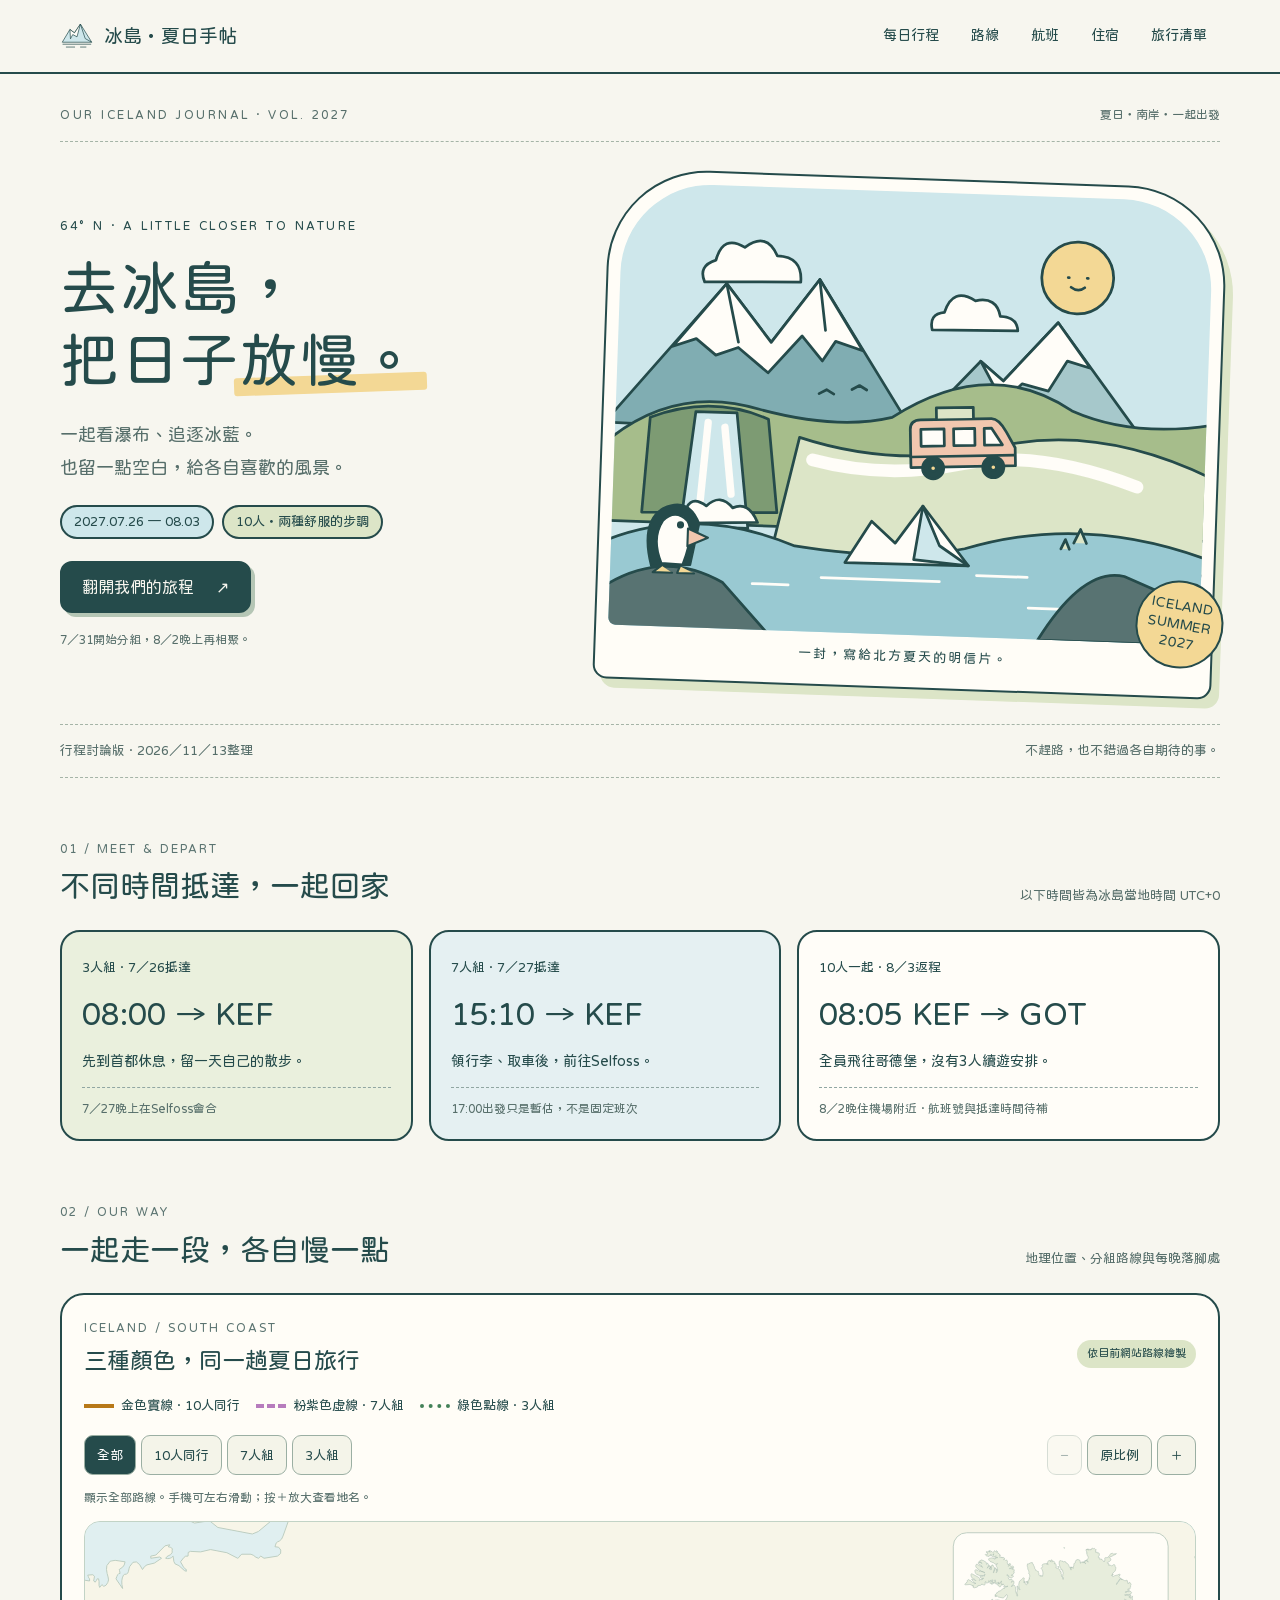
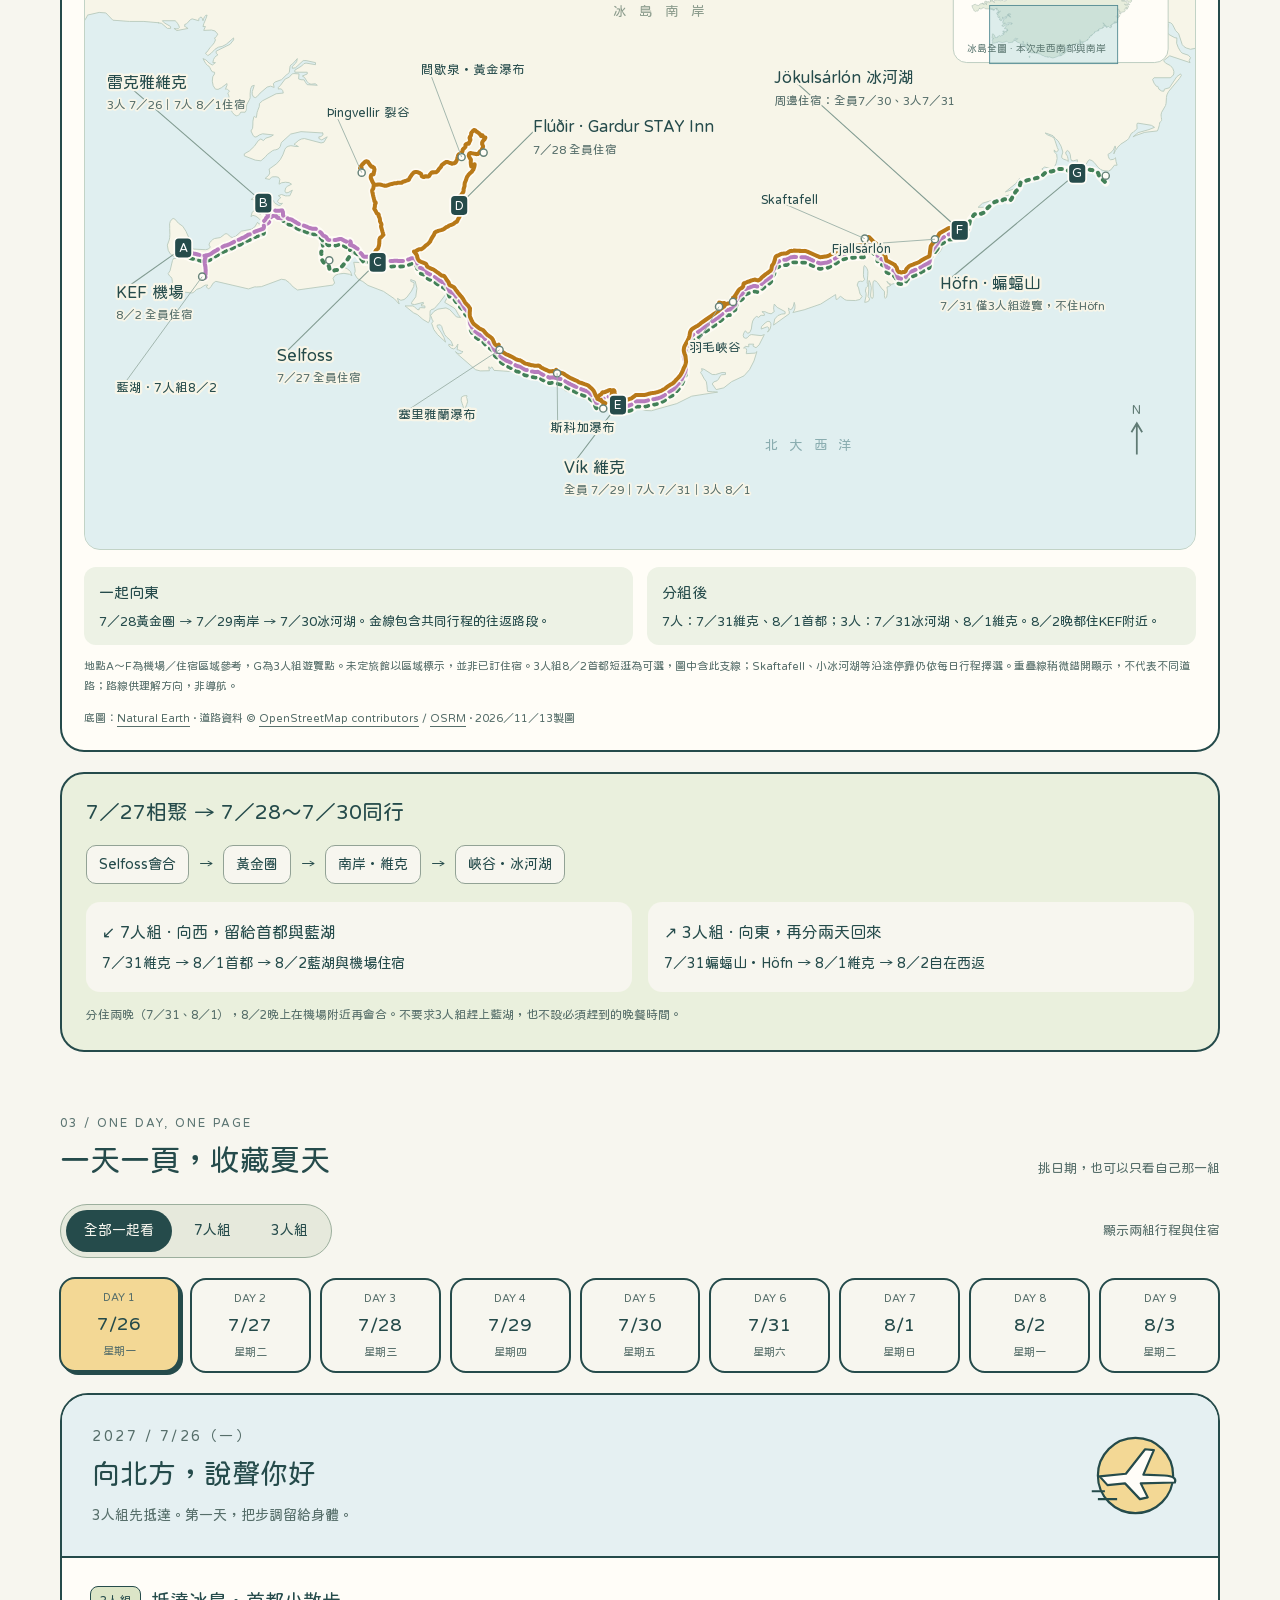
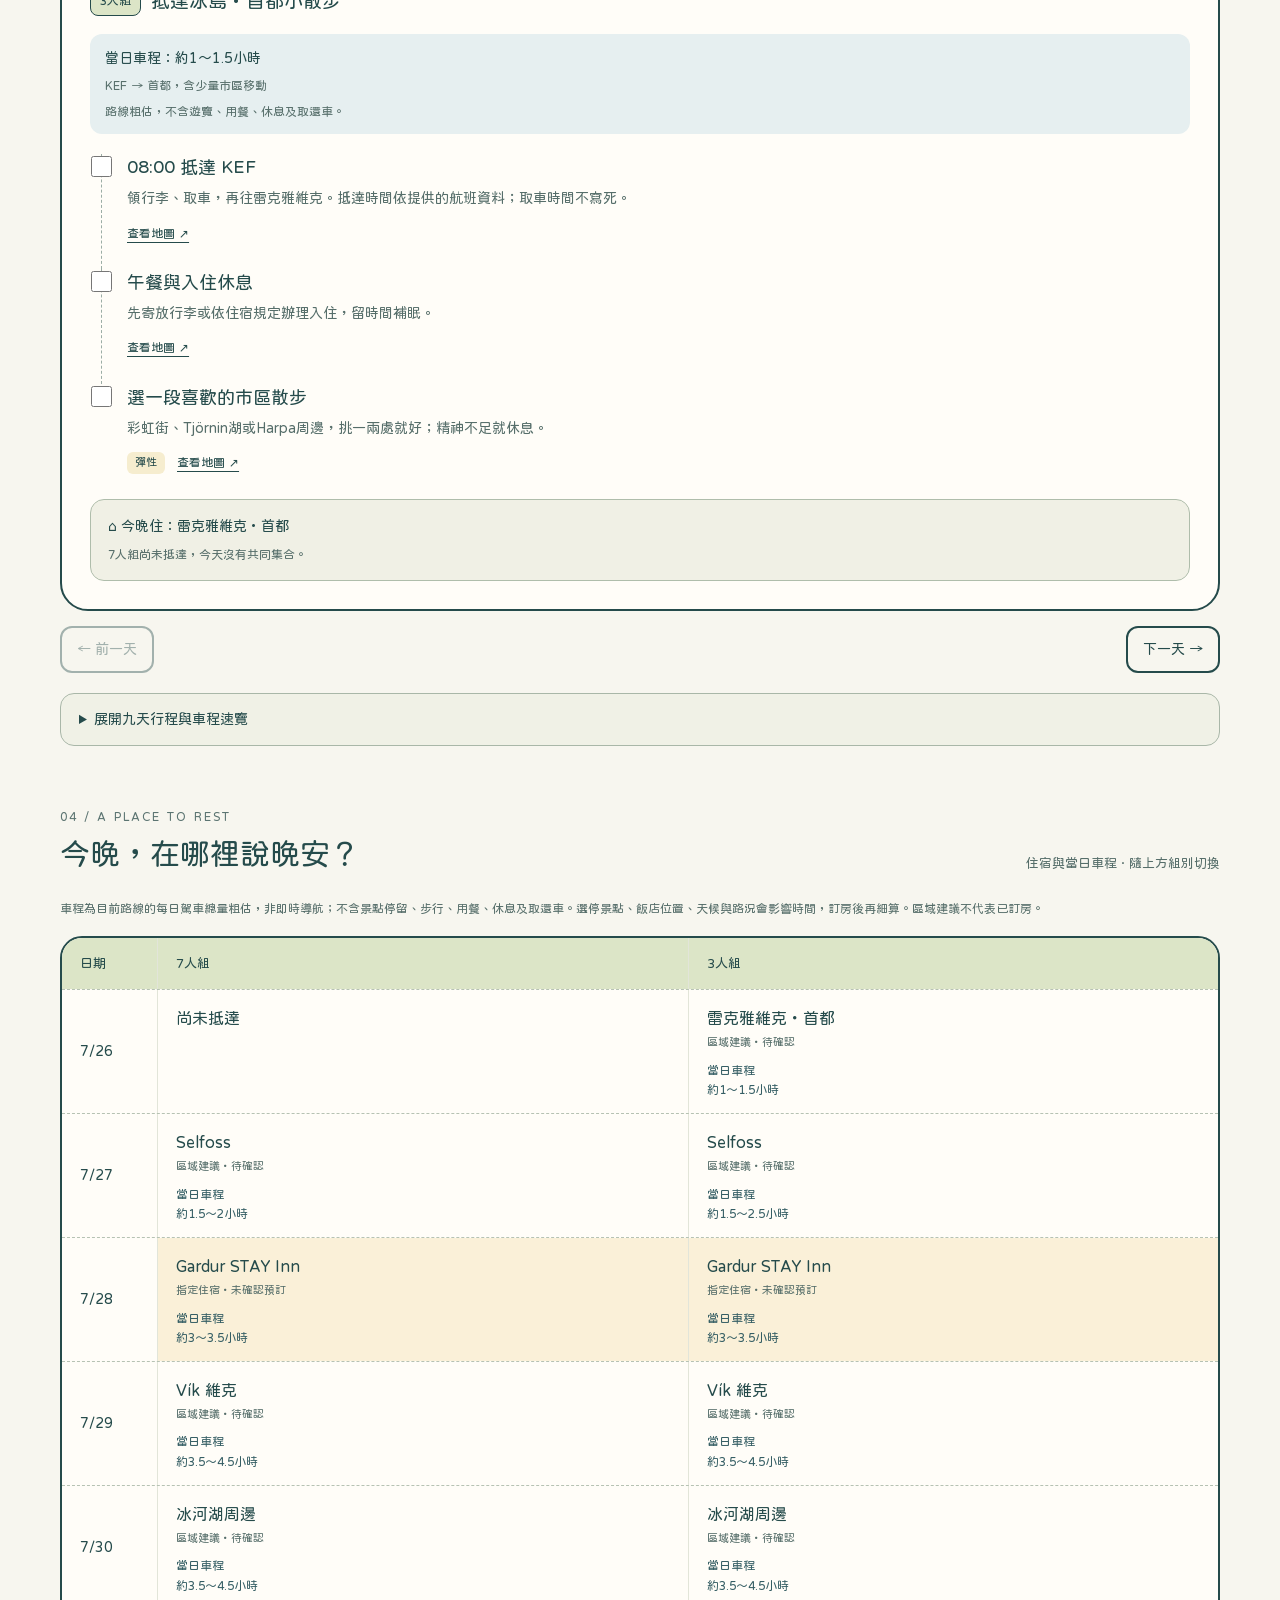
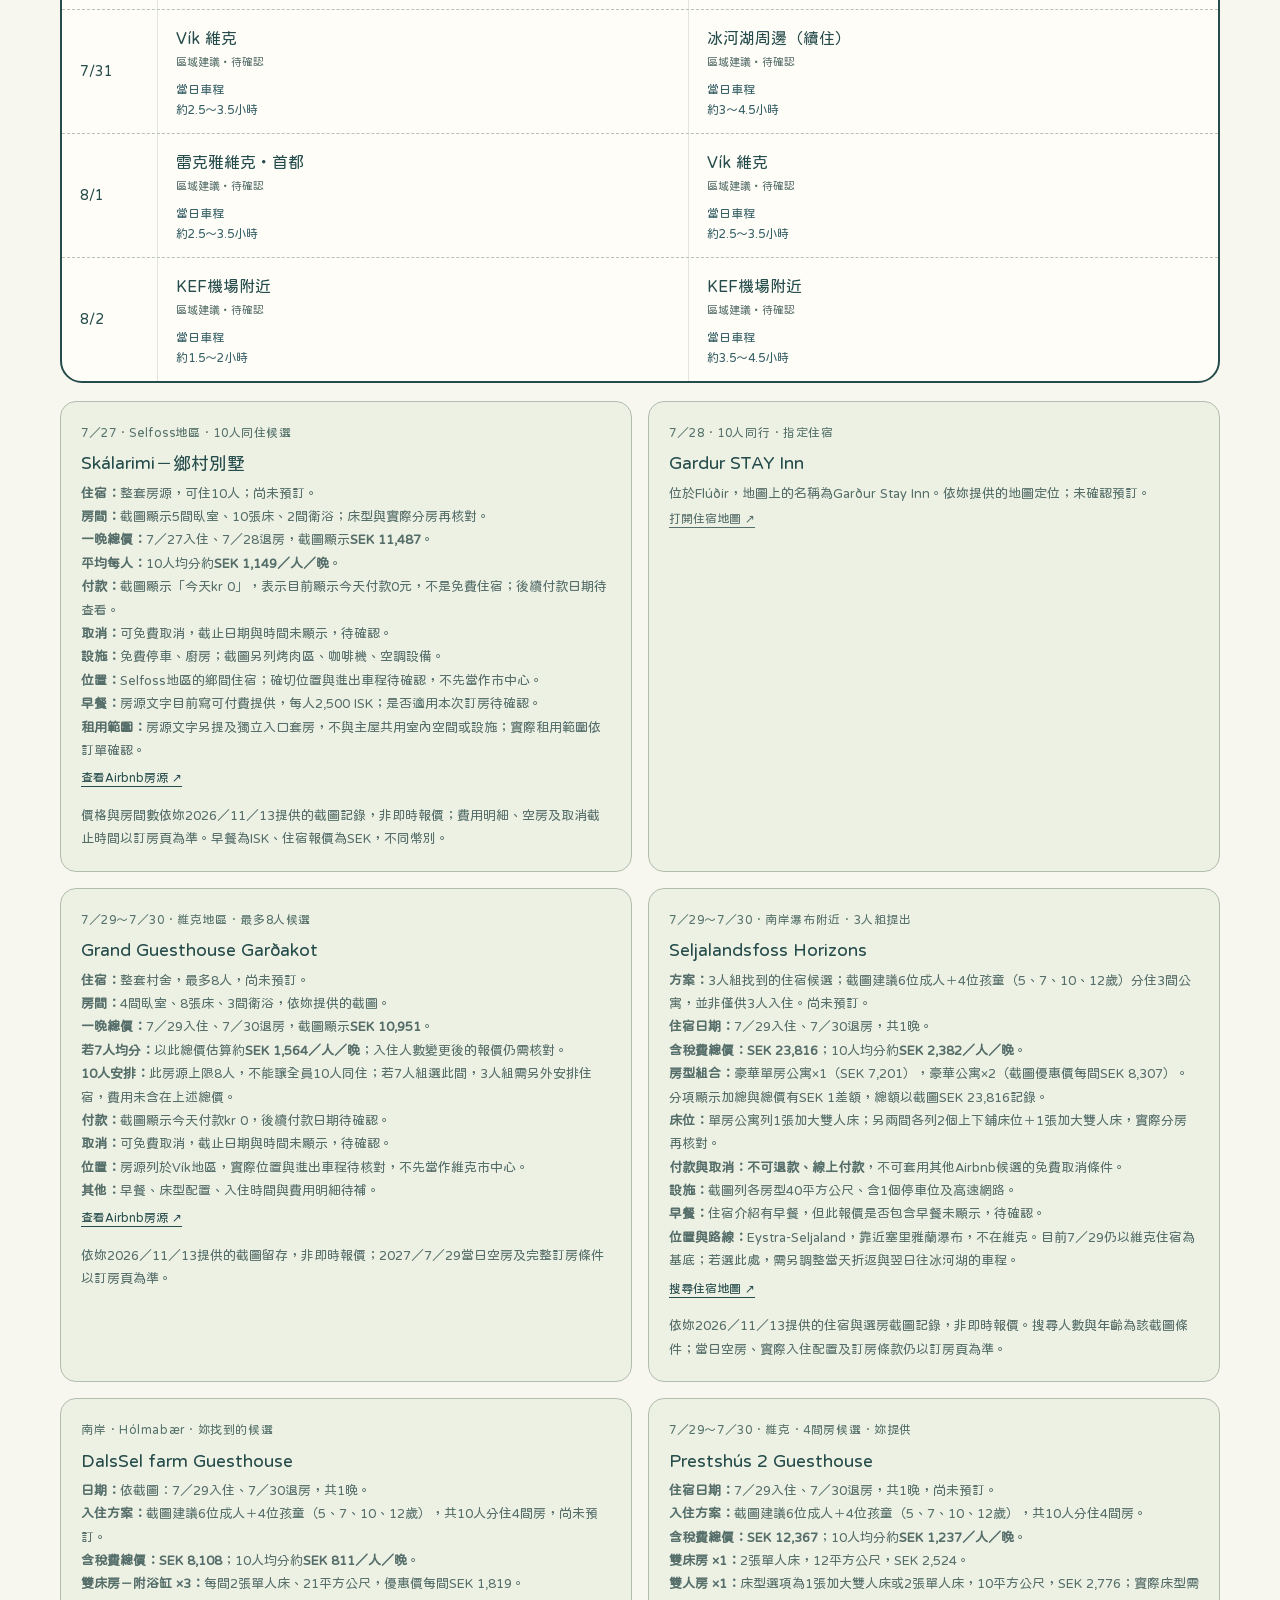
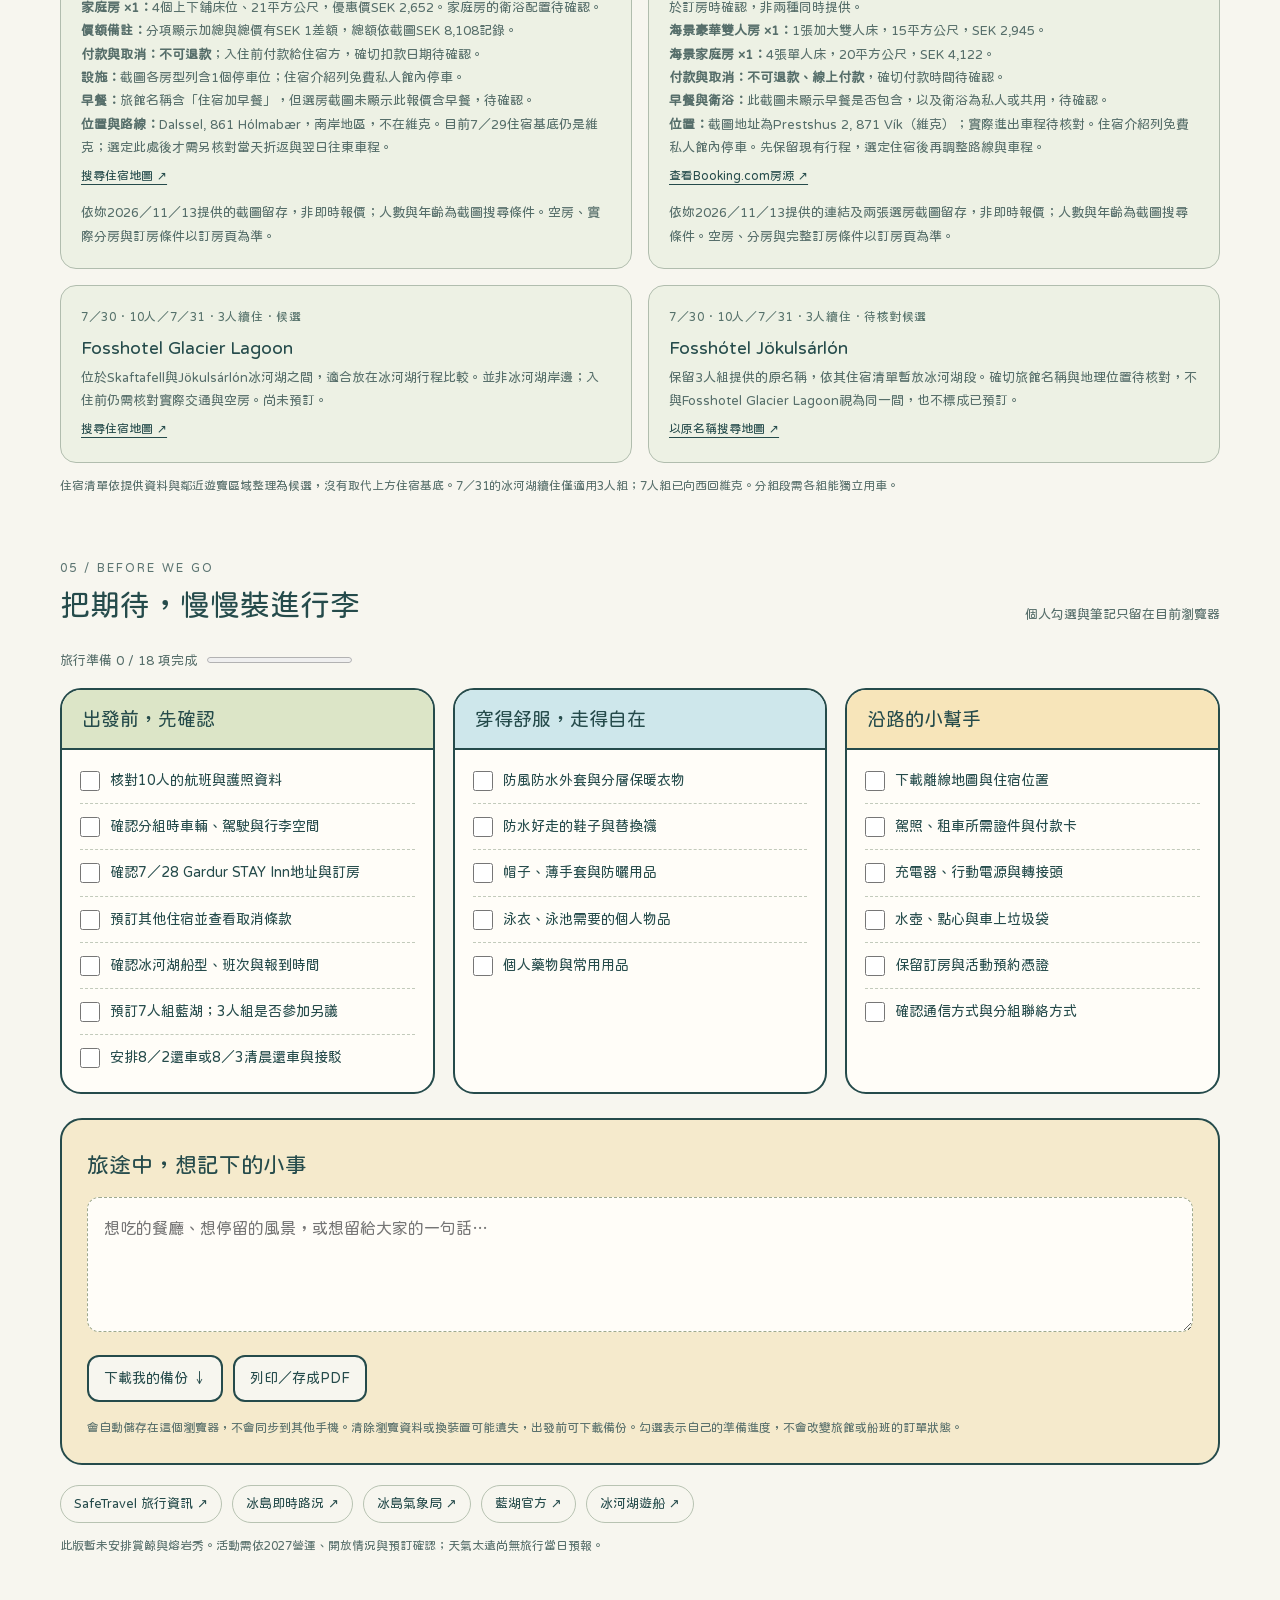
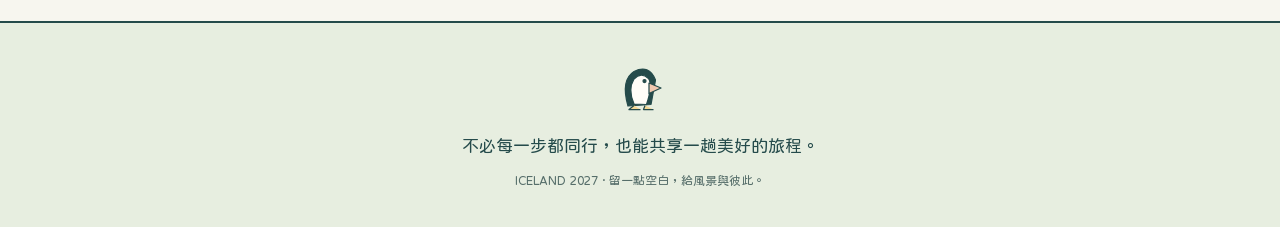
==== iceland-2027/index.html @ af886e61 "Clarify Prestshus Vik address on existing candidate" ====
<!doctype html>
<html lang="zh-Hant">
<head>
<meta charset="utf-8"><meta name="viewport" content="width=device-width,initial-scale=1">
<meta name="theme-color" content="#f7f6ef"><meta name="robots" content="noindex,nofollow">
<meta name="description" content="2027冰島夏日旅行手帖。7／26～8／3，十個人的南岸旅程，兩組各自舒服的步調。每日行程、分組住宿、地圖與旅行清單。">
<title>去冰島，把日子放慢｜2027 夏日旅行手帖</title>
<link rel="preconnect" href="https://fonts.googleapis.com"><link rel="preconnect" href="https://fonts.gstatic.com" crossorigin><link href="https://fonts.googleapis.com/css2?family=Huninn&display=swap" rel="stylesheet">
<style>
:root{--paper:#f7f6ef;--ink:#254b4b;--muted:#566e6a;--blue:#cee7eb;--green:#dce5c7;--yellow:#f3d895;--pink:#f1c7af;--line:2px solid var(--ink);--radius:24px}*{box-sizing:border-box}html{scroll-behavior:smooth;scroll-padding-top:100px}body{margin:0;color:var(--ink);background:var(--paper);font-family:'Huninn',system-ui,sans-serif;line-height:1.8;font-size:16px}button,input,textarea{font:inherit;color:inherit}a{color:inherit;text-underline-offset:4px}button,a,input,textarea{-webkit-tap-highlight-color:transparent}button{cursor:pointer}button:focus-visible,a:focus-visible,input:focus-visible,textarea:focus-visible{outline:3px solid #b45d38;outline-offset:4px}h1,h2,h3,h4,p{margin:0}h1,h2,h3,h4{line-height:1.35;font-weight:400}svg{display:block}[hidden]{display:none!important}.wrap{width:min(1160px,calc(100% - 48px));margin-inline:auto}.skip{position:fixed;top:-80px;left:12px;z-index:90;background:var(--yellow);padding:10px}.skip:focus{top:10px}.topbar{position:sticky;top:0;z-index:20;background:#f7f6eff5;border-bottom:var(--line);backdrop-filter:blur(9px)}.nav{display:flex;align-items:center;justify-content:space-between;gap:20px;min-height:72px}.brand{display:flex;gap:10px;align-items:center;text-decoration:none;white-space:nowrap;font-size:19px}.brand svg{width:34px;height:34px}.navlinks{display:flex;gap:6px;overflow-x:auto}.navlinks a{text-decoration:none;border-radius:99px;padding:7px 13px;font-size:14px;white-space:nowrap}.navlinks a:hover{background:var(--green)}.eyebrow{font-size:12px;letter-spacing:2.5px;text-transform:uppercase}.hero{padding-top:30px}.edition{display:flex;justify-content:space-between;gap:10px;color:var(--muted);border-bottom:1px dashed #a5b4a7;padding-bottom:15px}.edition span:last-child{font-size:12px}.hero-grid{display:grid;grid-template-columns:.9fr 1.1fr;align-items:center;gap:34px;padding:36px 0}.hero h1{font-size:clamp(40px,4.6vw,66px);letter-spacing:1px;line-height:1.23;margin:15px 0 22px}.highlight{display:inline-block;position:relative;z-index:1}.highlight:after{content:'';position:absolute;bottom:3px;left:-6px;right:-7px;height:25%;background:var(--yellow);z-index:-1;transform:rotate(-2deg);border-radius:3px}.intro{color:var(--muted);font-size:18px;max-width:400px}.pills{display:flex;flex-wrap:wrap;gap:8px;margin:22px 0}.pill{display:inline-flex;align-items:center;border:var(--line);border-radius:100px;padding:3px 12px;font-size:13px;background:var(--paper)}.pill.blue{background:var(--blue)}.pill.green{background:var(--green)}.cta{display:inline-flex;align-items:center;gap:22px;background:var(--ink);color:var(--paper);text-decoration:none;border:var(--line);border-radius:12px;padding:10px 20px;box-shadow:4px 4px 0 #b5c6b5}.cta:hover{transform:translateY(-2px)}.hero-small{font-size:12px;margin-top:16px;color:var(--muted)}.postcard{padding:12px 12px 18px;border:var(--line);border-radius:100px 100px 14px 14px;background:#fffdf7;transform:rotate(2deg);box-shadow:8px 9px 0 #dce5c7;position:relative}.postcard>svg{width:100%;height:auto;border-radius:90px 90px 7px 7px;background:var(--blue)}.postcard .caption{font-size:13px;letter-spacing:2px;text-align:center;padding-top:10px}.poststamp{position:absolute;right:-12px;bottom:28px;background:var(--yellow);border:var(--line);border-radius:50%;width:88px;height:88px;display:grid;place-content:center;text-align:center;line-height:1.35;transform:rotate(8deg);font-size:14px}.hero-foot{display:flex;justify-content:space-between;gap:15px;border-block:1px dashed #a5b4a7;padding:14px 0;font-size:13px;color:var(--muted)}.section{padding-top:60px}.sectionhead{display:flex;align-items:end;justify-content:space-between;gap:16px;margin-bottom:23px}.sectionhead h2{font-size:30px;margin-top:7px}.sectionhead>p{font-size:13px;color:var(--muted)}.sectionnum{font-size:12px;letter-spacing:2px;color:#5b7471}.flightgrid{display:grid;grid-template-columns:1fr 1fr 1.2fr;gap:16px}.flight{background:#fffdf8;border:var(--line);border-radius:20px;padding:20px;position:relative}.flight.blue{background:#e5f0f2}.flight.green{background:#eaf0dd}.flight .group{font-size:13px}.flight strong{font-size:31px;font-weight:400;display:block;margin:6px 0}.flight p{font-size:14px}.flight small{display:block;border-top:1px dashed #90a6a2;margin-top:13px;padding-top:10px;font-size:12px;color:var(--muted)}.routeboard{border:var(--line);border-radius:24px;padding:24px;background:#eaf0dd}.routeboard h3{font-size:21px}.route-flow{display:flex;align-items:center;flex-wrap:wrap;gap:10px;margin-top:18px;font-size:14px}.route-flow>span{padding:6px 12px;border:1px solid #92a295;border-radius:10px;background:var(--paper)}.route-flow>b{font-weight:400}.forknotes{display:grid;grid-template-columns:1fr 1fr;gap:16px;margin-top:18px}.forknotes div{padding:16px;border-radius:14px;background:#f7f6ef}.forknotes p{font-size:14px}.forknotes strong{font-weight:400;display:block;margin-bottom:4px}.small{font-size:12px;color:var(--muted);margin-top:12px}.filters{display:flex;align-items:center;justify-content:space-between;gap:16px;margin-bottom:20px;flex-wrap:wrap}.segmented{display:flex;gap:4px;background:#e6e9dc;border-radius:99px;padding:5px;border:1px solid #9caf9d}.segmented button{border:0;background:transparent;padding:8px 18px;border-radius:99px;font-size:14px;min-height:42px}.segmented button[aria-pressed=true]{background:var(--ink);color:var(--paper)}.filtercaption{font-size:13px;color:var(--muted)}.daytabs{display:grid;grid-template-columns:repeat(9,1fr);gap:9px;margin-bottom:20px}.daytab{background:var(--paper);border:var(--line);border-radius:16px;min-height:82px;padding:9px 5px}.daytab strong{font-size:19px;font-weight:400;display:block}.daytab span{font-size:11px;display:block;color:var(--muted)}.daytab[aria-selected=true]{background:var(--yellow);box-shadow:3px 3px 0 var(--ink);transform:translate(-1px,-1px)}.daypanel{border:var(--line);border-radius:28px;background:#fffdf8;overflow:hidden}.daybanner{padding:28px 30px;background:#e5f0f2;border-bottom:var(--line);display:flex;align-items:center;justify-content:space-between;gap:20px}.daybanner h3{font-size:28px;margin:6px 0 10px}.daybanner p{font-size:14px;color:var(--muted)}.daybanner>svg{width:105px;height:105px;flex-shrink:0}.lanes{display:grid;grid-template-columns:repeat(2,minmax(0,1fr));gap:28px;padding:28px}.lanes.single{grid-template-columns:1fr}.lane{min-width:0}.lanehead{display:flex;gap:10px;align-items:center;flex-wrap:wrap;margin-bottom:18px}.lanehead h4{font-size:19px}.badge{display:inline-flex;border:1px solid var(--ink);border-radius:8px;font-size:12px;padding:3px 9px;background:var(--yellow);white-space:nowrap}.badge.g7{background:var(--blue)}.badge.g3{background:var(--green)}.events{list-style:none;margin:0 0 22px;padding:0}.event{position:relative;border-left:1px dashed #9bada5;margin-left:11px;padding:0 0 22px 25px}.event:last-child{border-left-color:transparent;padding-bottom:0}.eventcheck{position:absolute;left:-11px;top:2px;margin:0;width:21px;height:21px;accent-color:#386e68;cursor:pointer}.event h5{font-size:18px;font-weight:400;margin:0 0 5px;line-height:1.5}.event p{font-size:14px;color:var(--muted)}.eventcheck:checked~h5{color:#72837b;text-decoration:line-through}.eventfoot{display:flex;align-items:center;gap:12px;flex-wrap:wrap;margin-top:8px}.eventtag{font-size:11px;padding:1px 8px;background:#f6edcf;border-radius:6px}.map{font-size:12px;display:inline-block;padding:3px 0}.staynote{background:#f0f0e5;border:1px solid #afbdab;border-radius:14px;padding:14px 17px;font-size:14px}.staynote small{display:block;font-size:12px;color:var(--muted);margin-top:5px}.daynote{margin:0 28px 24px;padding:14px 18px;border-radius:14px;font-size:13px;background:#f9ebdc}.empty{padding:35px;text-align:center;color:var(--muted)}.daynav{display:flex;justify-content:space-between;gap:16px;margin-top:15px}.button{background:var(--paper);border:var(--line);border-radius:12px;padding:9px 15px;min-height:44px;text-decoration:none;font-size:14px;display:inline-flex;align-items:center;justify-content:center}.button:hover{background:var(--green)}.button:disabled{opacity:.4;cursor:default}.overview{margin-top:20px;border:1px solid #a9b7a8;border-radius:14px;background:#f0f1e6;overflow:hidden}.overview summary{cursor:pointer;padding:13px 18px;font-size:14px}.overview-grid{display:grid;grid-template-columns:repeat(3,1fr);gap:10px;padding:0 18px 18px}.overview-grid button{text-align:left;border:1px solid #abbba9;background:#fffdf8;border-radius:10px;padding:11px;font-size:13px}.overview-grid b{font-weight:400;display:block}.staytable{border:var(--line);border-radius:22px;overflow:hidden;background:#fffdf8}.stayrow{display:grid;grid-template-columns:95px 1fr 1fr;border-top:1px dashed #b6c2b3;min-height:68px}.stayrow:first-child{border-top:0;background:var(--green);min-height:auto}.stayrow>div{padding:14px 18px}.stayrow>div+div{border-left:1px solid #e2e5d9}.stayrow:first-child>div{font-size:13px}.stayrow .night{font-size:14px;display:flex;align-items:center}.stayrow .status{display:block;font-size:11px;color:var(--muted)}.stayrow .specified{background:#faf0d8}.staytable[data-group='3'] .col7,.staytable[data-group='7'] .col3{display:none}.staytable:not([data-group='all']) .stayrow{grid-template-columns:95px 1fr}.staycandidate{display:grid;grid-template-columns:1fr 1fr;gap:16px;margin-top:18px}.softcard{border:1px solid #b1bdae;border-radius:16px;padding:20px;background:#edf1e4}.softcard h3{font-size:18px;margin-bottom:6px}.softcard p{font-size:13px;color:var(--muted)}.packing{display:grid;grid-template-columns:repeat(3,1fr);gap:18px}.checkcard{border:var(--line);border-radius:21px;background:#fffdf8;overflow:hidden}.checkcard h3{font-size:19px;padding:16px 20px;background:var(--green);border-bottom:var(--line)}.checkcard:nth-child(2) h3{background:var(--blue)}.checkcard:nth-child(3) h3{background:#f7e5ba}.checks{padding:8px 18px 12px}.checklabel{display:flex;align-items:start;gap:10px;padding:10px 0;border-bottom:1px dashed #c2cabb;font-size:14px;cursor:pointer}.checklabel:last-child{border:0}.checklabel input{width:20px;height:20px;margin:3px 0 0;flex-shrink:0;accent-color:#386e68}.checklabel input:checked+span{text-decoration:line-through;color:#72837b}.progressmeta{font-size:13px;margin-bottom:16px;color:var(--muted)}progress{width:145px;height:12px;accent-color:#557c67;vertical-align:middle;margin-left:10px}.memo{border:var(--line);border-radius:22px;background:#f5eacc;padding:25px;margin-top:24px}.memo label{display:block;font-size:22px;margin-bottom:12px}.memo textarea{width:100%;min-height:135px;padding:16px;border:1px dashed #9da98e;border-radius:12px;background:#fffdf8;resize:vertical;font-size:16px;line-height:1.8}.tools{display:flex;flex-wrap:wrap;gap:10px;margin-top:14px}.localnote{font-size:12px;color:var(--muted);margin-top:15px}.storageerror{background:#f5c7b1;border:var(--line);padding:14px;border-radius:12px;margin-top:15px}.resources{display:flex;gap:10px;flex-wrap:wrap;margin-top:20px}.resource{font-size:13px;border:1px solid #b8c3b2;border-radius:99px;padding:6px 13px;text-decoration:none}.footer{margin-top:65px;padding:35px 24px;border-top:var(--line);text-align:center;background:#e7eee0}.footer svg{width:60px;height:60px;margin:0 auto 13px}.footer p{font-size:17px}.footer small{display:block;font-size:12px;color:var(--muted);margin-top:8px}.toast{position:fixed;bottom:22px;left:50%;transform:translateX(-50%);padding:10px 20px;border:var(--line);border-radius:99px;background:var(--yellow);z-index:30;font-size:14px;max-width:90%;text-align:center}.float{animation:drift 7s ease-in-out infinite;transform-box:fill-box;transform-origin:center}@keyframes drift{50%{transform:translateY(-5px)}}@media(prefers-reduced-motion:reduce){html{scroll-behavior:auto}.float{animation:none}.cta:hover{transform:none}}
@media(max-width:800px){.wrap{width:calc(100% - 32px)}.nav{min-height:95px;flex-wrap:wrap;gap:2px;padding-block:9px}.brand{font-size:17px}.brand svg{width:27px;height:27px}.navlinks{width:100%;justify-content:space-between;gap:0}.navlinks a{font-size:12px;padding:5px 9px}.hero{padding-top:20px}.edition .eyebrow{font-size:10px;letter-spacing:1px}.edition span:last-child{font-size:10px}.hero-grid{grid-template-columns:1fr;padding:18px 0 32px;gap:30px}.hero h1{font-size:46px;margin-top:14px;margin-bottom:16px}.intro{font-size:16px}.postcard{max-width:500px;width:95%;margin:auto;transform:rotate(1deg)}.poststamp{width:72px;height:72px;right:-9px;font-size:12px}.hero-foot{font-size:12px;flex-wrap:wrap;gap:5px}.section{padding-top:42px}.sectionhead{align-items:start;flex-direction:column;gap:5px}.sectionhead h2{font-size:26px}.flightgrid{grid-template-columns:1fr 1fr;gap:12px}.flight:last-child{grid-column:1/-1}.flight{padding:17px}.flight strong{font-size:26px}.routeboard{padding:20px}.forknotes{grid-template-columns:1fr;gap:10px}.daytabs{display:flex;overflow-x:auto;padding:3px 3px 7px;scroll-snap-type:x proximity;gap:9px}.daytab{flex:0 0 76px;scroll-snap-align:center;min-height:80px}.filters{gap:10px}.segmented{width:100%}.segmented button{flex:1;padding:8px 10px}.daybanner{padding:22px 20px;gap:12px}.daybanner h3{font-size:23px}.daybanner>svg{width:65px;height:65px}.daybanner p{font-size:13px}.daybanner .eyebrow{font-size:11px;letter-spacing:1px}.lanes{grid-template-columns:1fr;padding:22px 20px;gap:25px}.lane+.lane{border-top:1px dashed #a7b7a5;padding-top:22px}.daynote{margin:0 20px 20px}.event h5{font-size:17px}.overview-grid{grid-template-columns:1fr 1fr}.stayrow{grid-template-columns:62px 1fr 1fr}.stayrow>div{padding:13px 10px;font-size:13px}.staytable:not([data-group='all']) .stayrow{grid-template-columns:62px 1fr}.staycandidate{grid-template-columns:1fr}.packing{grid-template-columns:1fr}.memo{padding:19px}.route-flow{font-size:12px;gap:7px}.route-flow>span{padding:4px 9px}.sectionnum{font-size:11px}.sectionhead>p{font-size:12px}.progressmeta{font-size:12px}progress{width:100px}}
@media print{body{font-family:system-ui,sans-serif;background:white;font-size:11px;color:#173737}.topbar,.hero,.filters,.daytabs,.daynav,.tools,.overview,.resources,.toast,.skip,.poststamp{display:none!important}.wrap{width:100%}.section{padding-top:15px}.daypanel[hidden]{display:block!important}.daypanel{break-inside:avoid;margin:15px 0;border:1px solid #777;border-radius:8px}.daybanner{padding:12px;background:#edf4f3}.daybanner h3{font-size:19px}.daybanner>svg{width:45px;height:45px}.lanes{padding:15px;gap:15px}.event{padding-bottom:12px}.event h5{font-size:14px}.event p,.staynote{font-size:12px}.daynav,.eventfoot .map{display:none}.packing{grid-template-columns:repeat(3,1fr)}.flightgrid{grid-template-columns:repeat(3,1fr)}.footer{margin-top:20px}.memo textarea{min-height:80px}.sectionhead h2{font-size:22px}.stayrow{min-height:40px}.stayrow>div{padding:8px}.checkcard,.flight{break-inside:avoid}}
.lodging-options{margin:18px 0 0;padding:18px;border:1px dashed #86a6a0;border-radius:18px;background:#f6f5e9}.lodging-options>p{font-size:13px;margin:0 0 12px;color:#55716a}.lodging-option+.lodging-option{border-top:1px solid #dce3d5;padding-top:12px;margin-top:12px}.lodging-option h5{margin:0 0 6px;font-size:16px;overflow-wrap:anywhere}.lodging-option p{font-size:14px;line-height:1.75;margin:0 0 8px}.softcard{scroll-margin-top:90px}.softcard h3{overflow-wrap:anywhere}.candidate-label{font-size:12px;letter-spacing:.05em;color:#55716a;margin-bottom:8px}
.drive-summary{background:#e6eff0;border-radius:12px;padding:12px 15px;margin-bottom:20px;font-size:14px}.drive-summary small{display:block;color:var(--muted);font-size:12px;margin-top:4px}.drive-time{display:block;color:#355e64;font-size:12px;margin-top:8px;line-height:1.6}.overview-grid .drive-time{border-top:1px dashed #c0cdbe;padding-top:7px}.drive-disclaimer{font-size:12px;color:var(--muted);margin:0 0 16px;line-height:1.8}
.geocard{border:var(--line);border-radius:24px;background:#fffdf7;padding:22px;margin-bottom:20px;overflow:hidden}.geo-heading{display:flex;align-items:center;justify-content:space-between;gap:15px}.geo-heading h3{font-size:23px;margin:6px 0 15px}.geo-tag{font-size:11px;background:var(--green);padding:4px 10px;border-radius:20px;white-space:nowrap}.geo-legend{display:flex;gap:16px;flex-wrap:wrap;font-size:13px;margin:3px 0 18px}.geo-legend span{display:flex;gap:7px;align-items:center}.geo-legend i{display:inline-block;width:30px;border-top:4px solid var(--route-color)}.geo-legend i.dash{border-top-style:dashed}.geo-legend i.dot{border-top-style:dotted}.geo-controls{display:flex;justify-content:space-between;align-items:center;gap:12px;flex-wrap:wrap}.geo-filters,.geo-zoom{display:flex;gap:5px}.geo-controls button{border:1px solid #9bafa3;background:#f4f4e9;border-radius:9px;min-height:40px;padding:6px 12px;font-size:13px}.geo-controls button[aria-pressed=true]{background:var(--ink);color:white}.geo-controls button:disabled{opacity:.4;cursor:default}.geo-help{font-size:12px;color:var(--muted);margin:12px 0}.geo-viewport{width:100%;overflow:auto;max-height:720px;border:1px solid #c2d3c6;border-radius:16px;background:#e0eff0;overscroll-behavior:contain}.geo-canvas{width:100%;min-width:900px}.geo-canvas svg{display:block;width:100%;height:auto;font-family:'Huninn',system-ui,sans-serif}.geo-label,.geo-sub{fill:#254b4b;stroke:#f7f5e8;stroke-width:5px;stroke-linejoin:round;paint-order:stroke;pointer-events:none}.geo-sub{fill:#566e6a;stroke-width:4px}.geo-notes{display:grid;grid-template-columns:1fr 1fr;gap:14px;margin-top:17px}.geo-notes p{padding:12px 15px;border-radius:12px;background:#edf2e5;font-size:13px}.geo-notes strong{display:block;font-weight:400;font-size:15px;margin-bottom:4px}.geo-footnote,.geo-attribution{font-size:11px;color:var(--muted);margin-top:12px;line-height:1.8}@media(max-width:800px){.geocard{padding:15px}.geo-heading{display:block}.geo-heading h3{font-size:21px}.geo-tag{display:inline-block;margin-bottom:14px}.geo-legend{gap:8px 13px;font-size:12px}.geo-notes{grid-template-columns:1fr}.geo-viewport{max-height:550px}.geo-controls button{padding:6px 10px}.geo-help{line-height:1.7}}@media print{.geo-controls,.geo-help{display:none}.geo-viewport{overflow:visible;max-height:none}.geo-canvas{min-width:0!important;width:100%!important}.geocard{break-inside:avoid;padding:10px}.geo-layer[hidden]{display:none!important}}
</style>
</head>
<body>
<svg xmlns="http://www.w3.org/2000/svg" width="0" height="0" style="position:absolute" aria-hidden="true"><defs>
<symbol id="ice" viewBox="0 0 120 100"><g stroke="#254b4b" stroke-width="2.5" stroke-linejoin="round"><path d="m8 72 27-45 16 12L72 8l40 64Z" fill="#cee7eb"/><path d="m35 27 16 12L72 8 60 53 45 45 37 60Z" fill="#fffdf8"/><path d="m72 8 17 51 23 13M9 79h101M21 89h32m18 0h22" fill="none"/></g></symbol>
<symbol id="plane" viewBox="0 0 120 100"><g stroke="#254b4b" stroke-width="2.5" stroke-linejoin="round"><circle cx="60" cy="50" r="43" fill="#f3d895"/><path d="m19 51 30-3 22-28 10 1-12 28 24 1q15 1 12 8l-39 1 8 16-9 2-17-18-20 2Z" fill="#fffdf8"/><path d="M17 77h22M10 68h15" fill="none"/></g></symbol>
<symbol id="house" viewBox="0 0 120 100"><g stroke="#254b4b" stroke-width="2.5" stroke-linejoin="round"><path d="M10 87h100"/><path d="M23 44h74v43H23Z" fill="#dce5c7"/><path d="m14 45 46-34 47 34Z" fill="#f1c7af"/><path d="M51 59h19v28H51Z" fill="#fffdf8"/><path d="M31 54h13v15H31Zm46 0h13v15H77Z" fill="#cee7eb"/><path d="M83 25V12h9v20" fill="#fffdf8"/></g></symbol>
<symbol id="waterfall" viewBox="0 0 120 100"><g stroke="#254b4b" stroke-width="2.5" stroke-linejoin="round"><path d="M10 82 16 23h89l7 59" fill="#dce5c7"/><path d="M44 24h34l5 59H38Z" fill="#cee7eb"/><path d="m54 29-4 44m16-42 4 42M24 39h14m47 17h17" fill="none"/><path d="M9 86q12-14 24-4 9-16 21-3 12-13 23 0 15-12 27 4l7 5Z" fill="#fffdf8"/></g></symbol>
<symbol id="geyser" viewBox="0 0 120 100"><g stroke="#254b4b" stroke-width="2.5" stroke-linecap="round" stroke-linejoin="round"><ellipse cx="60" cy="83" rx="48" ry="10" fill="#dce5c7"/><path d="M45 80q14-27 6-50l-9-13q-4-10 5-12 9 0 14 22Q65 8 74 10q11 5 0 16-7 25 1 54Z" fill="#cee7eb"/><path d="M28 37q12 4 14 19M88 35q-8 5-8 14M58 51l-2 24M28 70h7m54 3h5" fill="none"/></g></symbol>
<symbol id="fork" viewBox="0 0 120 100"><g stroke="#254b4b" stroke-width="3" stroke-linecap="round" stroke-linejoin="round"><path d="M60 90V53Q60 32 27 30M60 53q0-21 33-23" fill="none"/><path d="m32 16-17 14 17 14" fill="#dce5c7"/><path d="m88 16 17 14-17 14" fill="#cee7eb"/><path d="M53 83h14"/></g></symbol>
<symbol id="pool" viewBox="0 0 120 100"><g stroke="#254b4b" stroke-width="2.5" stroke-linecap="round"><path d="M10 68q50-34 100 0v14q-50 22-100 0Z" fill="#cee7eb"/><path d="M28 70q11-5 20 0m10 4q18-6 34 0M40 45q-13-12 0-23m18 20q-13-12 0-23m18 26q-13-12 0-23" fill="none"/></g></symbol>
<symbol id="puffin" viewBox="0 0 120 100"><g stroke="#254b4b" stroke-width="2.5" stroke-linejoin="round"><path d="M36 86q-15-52 12-69 30-15 43 17l-9 49Z" fill="#254b4b"/><path d="M48 82q-13-29 0-50 14-15 29-1 9 14-4 52Z" fill="#fffdf8"/><path d="m78 40 24 10-24 11Z" fill="#f1c7af"/><circle cx="69" cy="36" r="3" fill="#254b4b"/><path d="m48 85-10 8h23m9-8-3 8h20" fill="#f3d895"/></g></symbol>
</defs></svg>
<a class="skip" href="#itinerary">跳到每日行程</a>
<header class="topbar"><div class="wrap nav"><a href="#home" class="brand"><svg aria-hidden="true" viewBox="0 0 120 100"><use href="#ice"/></svg>冰島・夏日手帖</a><nav class="navlinks" aria-label="主要選單"><a href="#itinerary">每日行程</a><a href="#route">路線</a><a href="#flights">航班</a><a href="#stays">住宿</a><a href="#prepare">旅行清單</a></nav></div></header>
<main id="home">
<section class="hero wrap" aria-labelledby="hero-title"><div class="edition"><p class="eyebrow">OUR ICELAND JOURNAL · VOL. 2027</p><span>夏日・南岸・一起出發</span></div>
<div class="hero-grid"><div><p class="eyebrow">64° N · A LITTLE CLOSER TO NATURE</p><h1 id="hero-title">去冰島，<br>把日子<span class="highlight">放慢。</span></h1><p class="intro">一起看瀑布、追逐冰藍。<br>也留一點空白，給各自喜歡的風景。</p><div class="pills"><span class="pill blue">2027.07.26 — 08.03</span><span class="pill green">10人・兩種舒服的步調</span></div><a class="cta" href="#itinerary">翻開我們的旅程 <span aria-hidden="true">↗</span></a><p class="hero-small">7／31開始分組，8／2晚上再相聚。</p></div>
<div class="postcard"><svg viewBox="0 0 560 420" role="img" aria-labelledby="art-title"><title id="art-title">手繪冰島夏日：冰川、瀑布、苔蘚山丘與小車，海鸚站在黑色海岸</title><g stroke="#254b4b" stroke-width="2.6" stroke-linecap="round" stroke-linejoin="round">
<circle cx="433" cy="76" r="34" fill="#f3d895"/><path d="m424 76 1 0m17 0h1m-16 9q7 5 13 0" fill="none"/>
<g fill="#fffdf8" class="float"><path d="M80 92q-7-15 10-21 6-25 27-13 20-16 31 7 24 0 23 24Z"/><path d="M297 130q-4-15 11-17 7-25 29-12 20-5 24 14 16 0 17 13Z"/></g>
<path d="M-10 228 101 93l44 54 44-61 96 145Z" fill="#80adb2"/><path d="m101 93 44 54 44-61 43 66-26-8-12 19-20-23-31 36-29-23-21 8-19-15-22 8Z" fill="#fffdf8"/><path d="m189 86 7 48m-95-41 13 55" fill="none"/>
<path d="M270 240 344 158l22 18 50-57 87 112Z" fill="#a6c8cb"/><path d="m344 158 22 18 50-57 32 42-22-6-17 29-25-6-18 18Z" fill="#fffdf8"/>
<path d="M-10 248q65-59 147-37 74 17 125 3 90-62 170-12 60 24 138 8v111H-10Z" fill="#a6bd8b"/>
<path d="M33 222q58-24 112-2l11 88-128 4Z" fill="#7d9b73"/><path d="m76 215 39 0 14 109H65Z" fill="#cee7eb"/><path d="m88 225-5 74m21-70 8 63" stroke="#fffdf8" stroke-width="7" fill="none"/><path d="M49 322q5-20 20-11 4-18 20-7 13-13 25 1 15-7 24 13Z" fill="#fffdf8"/>
<path d="M175 236q93 27 189 2t206 25v91H150Z" fill="#dce5c7"/><path d="M188 257q69 16 141-1t167 16" fill="none" stroke="#fffdf8" stroke-width="12"/>
<g transform="translate(279 215) rotate(-3)"><path d="M0 29V10q0-9 10-9h67q7 0 14 13l8 15v17H0Z" fill="#f1c7af"/><path d="M10 10h22v16H10Zm31 0h20v16H41Zm29 0h7l10 16H70Z" fill="#fffdf8"/><path d="M0 36h98"/><circle cx="21" cy="47" r="10" fill="#254b4b"/><circle cx="78" cy="47" r="10" fill="#254b4b"/><circle cx="21" cy="47" r="3" fill="#f3d895"/><circle cx="78" cy="47" r="3" fill="#f3d895"/><path d="M25 0v-10h35V0" fill="#dce5c7"/></g>
<path d="M-10 342q86-40 184-3 99 12 161-3 113-38 235 4v89H-10Z" fill="#99c9d2"/>
<path d="m222 353 24-40 23 20 25-36 45 55Z" fill="#fffdf8"/><path d="m294 297-7 51 52 4-28-18Z" fill="#cee7eb"/><path d="M200 368h112m35-7h48m-260 15h34m228 14h54" fill="none" stroke="#fffdf8"/>
<path d="M-8 385q57-40 115-9l48 51H-8Z" fill="#587372"/><path d="M407 420q41-71 80-63l83 33v30Z" fill="#587372"/>
<g transform="translate(10 294) scale(.8)"><use href="#puffin" width="120" height="100"/></g><path d="m438 327 6-13 6 13m-24 6 4-9 4 9" fill="#dce5c7"/>
<path d="m192 194 7-4 7 4m17-5 7-4 7 4" fill="none"/>
</g></svg><p class="caption">一封，寫給北方夏天的明信片。</p><div class="poststamp">ICELAND<br>SUMMER<br>2027</div></div></div>
<div class="hero-foot"><span>行程討論版 · 2026／11／13整理</span><span>不趕路，也不錯過各自期待的事。</span></div></section>
<section id="flights" class="section wrap"><div class="sectionhead"><div><p class="sectionnum">01 / MEET & DEPART</p><h2>不同時間抵達，一起回家</h2></div><p>以下時間皆為冰島當地時間 UTC+0</p></div><div class="flightgrid"><article class="flight green"><span class="group">3人組 · 7／26抵達</span><strong>08:00 → KEF</strong><p>先到首都休息，留一天自己的散步。</p><small>7／27晚上在Selfoss會合</small></article><article class="flight blue"><span class="group">7人組 · 7／27抵達</span><strong>15:10 → KEF</strong><p>領行李、取車後，前往Selfoss。</p><small>17:00出發只是暫估，不是固定班次</small></article><article class="flight"><span class="group">10人一起 · 8／3返程</span><strong>08:05 KEF → GOT</strong><p>全員飛往哥德堡，沒有3人續遊安排。</p><small>8／2晚住機場附近 · 航班號與抵達時間待補</small></article></div></section>
<section id="route" class="section wrap"><div class="sectionhead"><div><p class="sectionnum">02 / OUR WAY</p><h2>一起走一段，各自慢一點</h2></div><p>地理位置、分組路線與每晚落腳處</p></div><div class="geocard">
<div class="geo-heading"><div><p class="sectionnum">ICELAND / SOUTH COAST</p><h3>三種顏色，同一趟夏日旅行</h3></div><span class="geo-tag">依目前網站路線繪製</span></div>
<div class="geo-legend" aria-label="路線圖例"><span><i style="--route-color:#b87918"></i>金色實線 · 10人同行</span><span><i class="dash" style="--route-color:#b77cbd"></i>粉紫色虛線 · 7人組</span><span><i class="dot" style="--route-color:#438158"></i>綠色點線 · 3人組</span></div>
<div class="geo-controls"><div class="geo-filters" role="group" aria-label="地圖顯示組別"><button type="button" data-map-group="all" aria-pressed="true">全部</button><button type="button" data-map-group="10" aria-pressed="false">10人同行</button><button type="button" data-map-group="7" aria-pressed="false">7人組</button><button type="button" data-map-group="3" aria-pressed="false">3人組</button></div><div class="geo-zoom"><button type="button" id="map-out" aria-label="縮小地圖">−</button><button type="button" id="map-reset">原比例</button><button type="button" id="map-in" aria-label="放大地圖">＋</button></div></div>
<p class="geo-help" id="map-status" aria-live="polite">顯示全部路線。手機可左右滑動；按＋放大查看地名。</p>
<div class="geo-viewport" id="geo-viewport" tabindex="0" role="region" aria-label="冰島路線地圖，可左右及上下捲動"><div class="geo-canvas" id="geo-canvas"><svg id="iceland-map" viewBox="0 0 1240 700" role="img" aria-labelledby="geo-title geo-desc" xmlns="http://www.w3.org/2000/svg"><title id="geo-title">2027冰島西南部與南岸：10人、7人與3人組路線</title><desc id="geo-desc">全員從Selfoss遊黃金圈與南岸到冰河湖。7人組向西回維克與首都，再往藍湖；3人組先去Höfn與蝙蝠山，再分兩天西返。8月2日晚全員住KEF附近。線條不是導航指示。</desc><defs><clipPath id="geo-clip"><rect width="1240" height="700" rx="16"/></clipPath></defs><g clip-path="url(#geo-clip)"><rect width="1240" height="700" fill="#e0eff0"/><g fill="#f7f5e8" stroke="#b8cabc" stroke-width="1"><path d="M1195.4,-380.2 L1189.0,-373.6 L1165.1,-363.4 L1154.4,-355.8 L1142.0,-352.9 L1137.8,-349.6 L1134.5,-344.2 L1137.8,-343.0 L1139.4,-341.4 L1140.1,-339.0 L1140.8,-338.4 L1143.7,-332.9 L1144.3,-331.5 L1145.2,-329.8 L1144.6,-326.1 L1143.0,-320.9 L1141.9,-318.6 L1128.9,-306.9 L1126.7,-305.9 L1118.3,-305.4 L1114.8,-302.4 L1112.3,-295.5 L1116.4,-292.5 L1118.5,-291.6 L1126.5,-291.1 L1128.2,-288.7 L1129.0,-282.8 L1127.6,-281.9 L1125.1,-279.5 L1123.4,-278.4 L1126.2,-276.4 L1141.5,-275.9 L1150.3,-272.0 L1156.4,-272.5 L1167.5,-282.0 L1174.4,-282.8 L1177.4,-281.3 L1180.1,-278.4 L1182.0,-273.8 L1182.7,-266.7 L1183.6,-263.1 L1185.4,-261.9 L1187.3,-261.4 L1188.2,-260.3 L1188.5,-256.7 L1189.9,-249.8 L1190.0,-246.4 L1189.6,-245.2 L1187.9,-243.5 L1187.3,-242.2 L1187.2,-240.8 L1187.4,-237.4 L1187.3,-236.1 L1184.2,-228.4 L1183.7,-226.3 L1182.1,-225.0 L1173.4,-214.7 L1163.4,-207.7 L1160.4,-203.9 L1160.6,-198.5 L1158.0,-194.1 L1151.2,-187.0 L1155.2,-187.2 L1158.8,-190.0 L1165.1,-197.8 L1163.0,-191.4 L1159.1,-184.5 L1157.5,-178.9 L1162.3,-176.6 L1167.2,-177.9 L1177.8,-183.7 L1206.7,-191.2 L1217.2,-196.7 L1222.7,-198.0 L1227.0,-193.5 L1221.2,-180.5 L1217.8,-177.3 L1218.2,-174.7 L1219.1,-172.1 L1219.7,-171.0 L1220.3,-170.2 L1223.4,-168.0 L1232.0,-162.5 L1234.5,-159.5 L1227.1,-157.3 L1223.2,-154.4 L1219.9,-146.4 L1212.9,-138.5 L1210.2,-131.9 L1199.9,-120.1 L1197.9,-116.2 L1196.3,-111.5 L1195.6,-106.4 L1197.3,-108.8 L1200.2,-115.6 L1201.6,-117.0 L1203.2,-117.8 L1207.7,-122.2 L1209.1,-124.3 L1211.5,-129.3 L1228.3,-153.2 L1231.2,-155.2 L1234.8,-154.3 L1245.5,-146.8 L1243.4,-149.7 L1239.6,-153.7 L1238.1,-157.2 L1267.7,-140.2 L1271.5,-139.7 L1286.3,-143.3 L1288.9,-142.9 L1290.4,-141.4 L1291.4,-137.7 L1291.6,-134.5 L1290.9,-132.4 L1289.1,-131.8 L1289.1,-129.8 L1293.3,-130.0 L1295.2,-129.4 L1296.5,-127.5 L1296.6,-125.4 L1296.3,-122.5 L1295.6,-118.9 L1296.6,-116.6 L1297.7,-114.9 L1300.2,-112.7 L1306.4,-121.6 L1309.9,-124.1 L1314.0,-123.1 L1314.7,-121.8 L1314.9,-119.8 L1314.8,-118.0 L1315.0,-117.0 L1315.8,-116.7 L1317.8,-117.3 L1318.6,-117.0 L1323.3,-111.8 L1324.2,-110.4 L1324.4,-103.6 L1322.5,-99.3 L1320.0,-96.3 L1318.6,-93.5 L1318.9,-91.7 L1320.5,-85.8 L1320.5,-83.1 L1319.6,-81.9 L1315.0,-78.7 L1316.4,-76.8 L1316.3,-74.4 L1315.9,-71.5 L1315.9,-68.1 L1311.4,-64.9 L1299.1,-66.7 L1293.7,-63.8 L1297.0,-61.1 L1307.5,-57.5 L1308.0,-52.4 L1304.9,-48.9 L1300.6,-47.0 L1293.9,-47.0 L1291.0,-46.1 L1285.3,-42.7 L1274.1,-40.6 L1270.6,-38.4 L1272.7,-35.5 L1294.1,-43.3 L1300.6,-42.7 L1313.7,-46.0 L1317.8,-44.8 L1324.4,-40.5 L1327.9,-36.8 L1329.1,-33.6 L1329.8,-31.9 L1326.6,-29.5 L1321.1,-21.0 L1318.2,-19.2 L1301.1,-15.0 L1283.0,-15.0 L1275.2,-13.0 L1266.9,-13.0 L1271.1,-9.8 L1286.8,-13.0 L1307.5,-10.7 L1316.8,-13.0 L1321.9,-13.0 L1323.3,-12.0 L1322.6,-9.7 L1320.5,-6.3 L1320.2,-4.4 L1320.3,-2.9 L1320.3,-1.7 L1319.6,-0.3 L1314.5,2.0 L1309.9,2.4 L1305.7,4.1 L1305.7,6.4 L1316.1,4.2 L1318.6,6.4 L1318.6,8.3 L1317.3,8.6 L1316.1,9.5 L1315.0,10.9 L1314.0,12.7 L1318.2,12.7 L1319.5,13.4 L1320.6,14.8 L1321.3,16.2 L1321.9,16.8 L1323.3,15.8 L1325.4,11.6 L1326.6,10.6 L1326.8,9.4 L1330.8,2.0 L1336.3,-4.4 L1336.7,0.2 L1336.6,6.7 L1336.2,13.1 L1335.4,16.8 L1335.4,19.1 L1337.9,20.9 L1338.6,23.8 L1337.7,27.6 L1335.4,31.8 L1332.6,34.2 L1326.9,35.9 L1324.2,38.1 L1326.6,42.4 L1327.8,45.3 L1327.5,46.6 L1325.4,47.6 L1321.2,52.1 L1319.1,53.1 L1309.4,50.8 L1301.0,52.3 L1298.2,50.8 L1296.9,47.9 L1295.8,43.7 L1294.4,39.8 L1292.3,38.1 L1290.1,37.4 L1285.6,34.4 L1278.5,32.1 L1271.1,24.9 L1266.9,23.3 L1267.8,26.7 L1269.2,29.2 L1270.8,30.9 L1272.3,31.8 L1267.5,37.1 L1240.0,38.1 L1240.0,40.5 L1282.6,44.5 L1283.9,45.7 L1285.8,48.0 L1287.5,51.0 L1288.2,54.1 L1289.3,55.8 L1295.6,61.4 L1309.5,67.7 L1312.2,72.2 L1306.6,76.5 L1300.0,75.5 L1288.2,69.9 L1274.7,72.2 L1266.4,68.7 L1264.1,69.9 L1272.1,75.5 L1291.4,79.9 L1300.2,87.0 L1301.2,88.8 L1302.5,91.7 L1303.0,94.3 L1301.5,95.5 L1299.3,96.5 L1295.9,100.8 L1294.2,101.8 L1280.1,96.4 L1276.0,99.9 L1290.7,105.8 L1293.1,108.1 L1293.2,111.4 L1289.3,112.6 L1273.9,112.0 L1269.7,110.3 L1268.8,111.8 L1267.7,112.8 L1265.0,114.5 L1265.0,116.8 L1269.1,121.9 L1271.3,125.3 L1273.3,129.5 L1271.1,130.3 L1265.0,135.9 L1235.0,142.2 L1230.1,140.7 L1227.5,139.0 L1225.7,136.9 L1221.8,124.9 L1218.4,121.4 L1214.7,114.2 L1212.7,112.6 L1202.1,110.3 L1203.5,112.1 L1204.9,112.7 L1208.1,112.6 L1210.0,114.0 L1209.8,117.2 L1208.9,120.8 L1208.6,123.0 L1210.7,125.6 L1217.5,129.3 L1219.7,129.5 L1219.7,131.7 L1219.5,135.5 L1221.4,140.5 L1223.9,144.7 L1225.7,146.5 L1232.5,148.8 L1235.0,151.5 L1233.5,154.9 L1234.5,157.1 L1211.8,149.5 L1204.9,154.9 L1207.1,157.6 L1212.5,160.4 L1215.1,163.4 L1216.4,166.9 L1216.3,169.8 L1214.8,172.2 L1212.3,174.0 L1194.3,174.0 L1192.6,176.0 L1194.3,180.1 L1196.9,183.6 L1198.4,183.6 L1199.7,186.8 L1202.7,188.8 L1205.3,189.0 L1205.8,186.7 L1211.4,185.2 L1219.7,172.8 L1223.9,169.7 L1224.8,171.3 L1222.7,174.7 L1210.3,189.6 L1208.6,193.2 L1208.1,196.1 L1207.7,202.5 L1207.1,205.0 L1202.7,212.7 L1202.1,215.5 L1202.3,217.5 L1202.4,218.5 L1202.7,220.7 L1202.6,221.9 L1201.9,222.8 L1201.2,223.4 L1200.5,224.3 L1200.3,226.2 L1200.0,227.6 L1198.5,232.4 L1197.9,233.4 L1183.9,235.0 L1174.2,238.4 L1170.7,240.0 L1176.5,235.3 L1188.6,231.9 L1194.8,229.4 L1191.3,227.1 L1176.3,224.7 L1175.2,225.2 L1175.1,226.5 L1175.3,230.6 L1174.8,231.5 L1173.8,232.2 L1170.9,235.1 L1169.3,235.7 L1168.7,236.6 L1165.9,241.9 L1164.4,243.5 L1156.9,248.3 L1153.8,251.5 L1151.1,255.3 L1149.3,259.0 L1150.1,255.5 L1150.5,254.0 L1151.2,252.7 L1151.2,250.6 L1150.3,250.6 L1149.3,253.7 L1147.3,256.4 L1145.0,258.3 L1143.4,259.0 L1142.9,260.0 L1143.3,262.3 L1144.3,264.6 L1145.7,265.6 L1148.6,265.2 L1149.9,264.6 L1151.2,263.3 L1151.8,267.6 L1153.0,271.7 L1150.0,271.7 L1146.0,276.9 L1143.4,278.3 L1137.1,277.6 L1134.4,276.3 L1131.7,274.0 L1127.5,268.8 L1124.9,266.5 L1122.1,265.6 L1120.9,266.4 L1118.4,270.5 L1117.1,271.7 L1115.4,271.4 L1113.9,270.2 L1112.3,269.7 L1110.5,271.7 L1112.3,274.0 L1110.8,275.6 L1109.3,276.1 L1105.9,276.0 L1108.6,267.5 L1108.6,265.6 L1104.3,266.8 L1102.1,266.6 L1101.2,264.4 L1100.6,259.6 L1099.1,256.4 L1097.3,255.3 L1095.7,256.9 L1095.7,259.0 L1096.8,260.5 L1097.6,262.1 L1098.1,264.3 L1098.5,267.5 L1096.7,266.2 L1092.9,264.8 L1091.1,263.3 L1091.1,261.3 L1092.4,257.0 L1090.4,250.5 L1087.0,244.5 L1084.1,241.9 L1081.4,238.8 L1076.0,236.7 L1072.6,235.7 L1074.9,237.6 L1079.5,239.6 L1082.3,241.0 L1083.7,244.4 L1086.2,252.0 L1087.4,254.6 L1086.3,256.3 L1085.1,256.8 L1083.9,256.2 L1082.8,254.6 L1082.8,256.9 L1085.5,259.4 L1086.0,264.2 L1084.9,269.6 L1082.8,274.0 L1079.5,275.8 L1072.0,273.7 L1068.9,276.0 L1070.8,277.6 L1072.8,278.3 L1077.3,278.3 L1073.9,281.1 L1065.2,284.2 L1057.5,285.0 L1049.3,288.1 L1045.8,291.0 L1045.1,289.4 L1044.3,288.0 L1043.9,286.5 L1040.2,291.8 L1028.2,301.5 L1039.4,297.7 L1042.1,299.6 L1037.5,303.4 L1002.6,314.2 L997.7,318.7 L1004.0,318.7 L1004.0,320.6 L995.5,328.1 L992.6,329.1 L991.2,329.9 L986.6,335.4 L983.4,337.8 L982.1,339.3 L981.1,342.0 L979.7,339.0 L978.3,338.4 L977.0,339.7 L975.5,342.0 L975.5,344.1 L977.3,344.1 L977.3,346.0 L969.2,351.7 L966.2,352.5 L967.1,348.1 L959.8,353.7 L956.3,358.0 L954.2,363.1 L956.4,363.2 L958.2,361.6 L959.5,359.8 L956.0,367.0 L954.2,369.7 L944.5,378.2 L938.0,388.5 L933.8,390.8 L935.5,389.9 L937.2,388.4 L938.6,386.0 L939.4,382.4 L919.0,399.5 L900.9,404.8 L898.2,404.0 L895.9,401.4 L896.9,403.3 L898.0,404.6 L899.2,405.4 L900.5,405.6 L898.0,407.2 L895.9,407.8 L896.3,411.0 L896.2,415.3 L895.5,419.0 L894.0,420.5 L893.4,419.5 L893.1,417.4 L893.1,413.1 L892.8,412.1 L890.3,409.9 L885.3,402.8 L883.9,401.4 L881.7,400.6 L880.6,401.5 L880.2,404.2 L880.2,408.8 L880.6,414.6 L880.6,418.6 L879.7,420.5 L877.9,419.4 L877.6,416.7 L878.4,408.8 L877.9,406.0 L876.9,402.4 L875.9,400.4 L875.5,402.5 L875.5,410.7 L875.3,414.6 L874.7,418.2 L876.5,421.0 L875.8,423.1 L873.7,424.4 L871.0,424.9 L872.5,417.9 L872.6,414.8 L871.8,412.2 L872.4,409.5 L872.7,408.3 L873.2,407.8 L874.4,406.9 L874.5,405.1 L874.0,403.6 L873.7,403.5 L874.4,395.2 L874.6,390.7 L874.2,388.7 L873.7,387.5 L872.2,385.1 L870.7,383.7 L870.0,385.4 L869.6,393.5 L869.8,396.7 L871.0,399.5 L868.8,401.5 L866.2,401.3 L864.0,401.8 L862.6,405.6 L864.2,408.8 L865.0,412.4 L865.9,415.7 L868.1,418.2 L865.7,421.7 L860.7,422.9 L851.0,422.6 L848.9,421.9 L844.1,418.2 L842.2,419.5 L840.4,421.6 L839.0,421.5 L838.5,416.2 L821.9,426.8 L803.4,433.2 L790.8,436.3 L792.3,434.0 L793.1,431.3 L793.1,428.0 L792.3,424.9 L791.3,429.3 L789.7,432.3 L787.7,433.2 L785.8,431.1 L786.1,432.8 L786.1,433.6 L786.2,434.2 L786.8,435.3 L786.8,437.6 L769.2,450.3 L770.5,443.5 L774.0,439.7 L778.3,438.0 L782.1,437.6 L782.1,435.3 L773.2,430.5 L770.0,426.8 L769.3,431.0 L769.4,432.7 L770.0,435.3 L766.5,437.7 L763.2,437.0 L759.8,435.4 L756.2,435.3 L758.9,437.6 L758.9,439.5 L755.5,439.4 L754.0,440.1 L752.6,441.8 L750.4,440.5 L747.9,442.4 L745.9,445.8 L745.1,449.2 L744.4,454.7 L742.6,458.5 L740.2,459.5 L737.7,456.6 L735.9,459.3 L735.3,462.0 L736.0,464.2 L738.2,465.1 L739.9,464.4 L742.6,461.5 L744.6,460.9 L755.3,462.1 L758.9,460.9 L753.1,472.4 L749.6,475.6 L746.0,473.6 L746.5,473.0 L746.6,473.0 L746.7,472.8 L747.0,471.6 L741.4,471.6 L741.6,474.5 L737.8,474.1 L735.7,475.9 L737.5,475.7 L738.7,476.6 L739.1,478.7 L738.7,482.2 L748.7,481.6 L750.6,479.9 L747.3,490.4 L742.4,500.0 L736.2,507.0 L722.4,513.5 L713.6,520.4 L705.1,522.4 L700.7,516.1 L702.4,513.8 L706.2,512.4 L707.7,510.7 L709.5,507.4 L711.2,505.8 L715.5,505.5 L715.5,503.4 L711.6,503.3 L704.4,505.6 L700.7,505.5 L691.5,499.6 L688.7,499.0 L689.6,501.3 L688.6,501.8 L688.1,502.3 L687.7,503.4 L689.0,505.3 L691.9,510.6 L692.8,511.7 L694.1,513.6 L694.8,518.0 L695.2,522.4 L695.6,524.4 L701.3,524.8 L704.5,524.8 L706.7,525.2 L677.8,529.7 L661.1,538.0 L632.7,546.0 L625.8,545.7 L599.9,537.4 L589.0,540.5 L585.1,539.4 L586.6,539.2 L587.2,538.7 L587.8,537.4 L583.0,536.3 L580.6,534.9 L578.6,533.0 L575.9,537.0 L557.7,533.0 L556.0,532.2 L549.0,526.7 L537.9,524.4 L522.1,513.4 L500.4,507.3 L496.2,503.4 L498.0,503.0 L499.0,501.8 L498.9,500.3 L497.2,499.0 L495.5,498.8 L493.3,500.7 L491.6,501.3 L478.7,499.0 L479.1,500.5 L492.6,503.4 L456.9,500.9 L454.6,497.0 L454.0,497.3 L453.7,497.8 L453.3,498.4 L452.8,499.0 L452.2,497.6 L451.8,497.3 L450.9,497.0 L451.8,501.3 L441.5,501.5 L436.4,500.2 L415.9,482.5 L413.9,479.9 L415.8,481.7 L418.0,482.5 L420.2,481.9 L422.3,479.9 L420.5,479.6 L417.5,478.1 L415.7,477.8 L416.4,473.0 L416.6,471.6 L414.2,475.4 L411.9,476.9 L409.5,476.2 L406.5,473.6 L406.5,471.6 L411.1,473.6 L409.3,468.8 L406.9,466.1 L404.2,463.9 L401.8,460.9 L399.6,455.7 L398.5,451.9 L396.9,450.0 L393.5,450.3 L393.5,452.2 L398.2,459.1 L401.0,464.2 L402.8,469.3 L393.9,461.0 L389.7,455.4 L387.2,448.2 L387.7,447.7 L389.0,445.9 L388.0,444.4 L386.1,439.5 L389.9,435.0 L394.2,432.5 L403.3,431.1 L407.5,433.1 L415.0,441.2 L419.5,441.8 L417.2,438.8 L414.0,433.0 L412.1,431.1 L401.8,424.9 L405.9,417.1 L406.5,414.1 L406.0,409.8 L404.5,408.6 L403.3,409.7 L403.7,412.2 L403.7,414.1 L402.1,417.1 L396.3,424.9 L392.5,429.3 L389.9,432.1 L386.6,433.2 L385.6,434.4 L385.4,437.3 L385.5,440.9 L385.2,443.9 L384.2,447.0 L383.5,447.6 L377.5,444.0 L371.5,438.7 L367.0,436.6 L357.5,428.9 L366.3,428.9 L367.9,429.7 L371.1,432.9 L373.2,433.2 L373.4,431.4 L375.2,430.8 L379.7,431.1 L379.7,428.9 L375.9,428.9 L375.9,426.8 L376.4,426.8 L377.4,426.9 L377.9,426.8 L377.9,424.9 L368.3,427.4 L364.9,426.8 L364.9,424.9 L369.5,418.7 L370.8,409.3 L368.9,401.3 L363.9,399.5 L363.9,401.4 L367.7,403.0 L367.2,407.3 L364.7,412.3 L359.6,419.2 L356.4,421.8 L352.8,422.6 L349.1,420.5 L350.6,425.6 L351.0,426.8 L345.6,420.9 L333.4,412.6 L316.1,406.0 L310.3,401.6 L307.0,400.1 L303.8,397.6 L301.0,392.8 L301.8,390.3 L301.6,387.3 L300.2,380.1 L310.7,380.7 L316.5,379.4 L320.5,375.8 L310.3,375.8 L303.9,372.1 L301.5,371.6 L294.6,373.5 L293.1,374.8 L291.9,376.7 L287.7,381.3 L286.2,382.4 L286.2,384.3 L293.0,387.4 L296.5,390.3 L298.2,395.1 L295.4,393.5 L289.3,392.5 L283.1,393.3 L279.3,394.9 L277.1,398.1 L278.9,403.5 L278.2,403.6 L277.8,404.2 L277.5,404.9 L277.0,405.6 L237.4,411.1 L232.6,407.8 L228.1,402.9 L223.9,399.8 L219.4,399.1 L197.0,407.4 L191.5,407.7 L189.6,407.6 L182.6,409.9 L146.1,401.4 L143.2,403.4 L140.8,407.3 L138.3,409.9 L135.4,407.8 L137.3,405.6 L134.1,405.7 L129.0,409.0 L124.7,410.4 L122.1,413.1 L120.6,414.1 L119.2,414.4 L106.1,412.9 L103.1,414.1 L102.4,415.0 L101.7,416.3 L100.9,417.6 L99.8,418.2 L98.2,417.2 L96.1,413.1 L94.6,412.2 L95.5,409.0 L96.5,407.0 L97.3,404.9 L97.6,401.4 L97.0,398.0 L95.9,396.5 L94.4,395.3 L92.9,392.8 L95.0,389.6 L97.7,378.3 L98.9,375.8 L104.9,375.8 L105.8,374.8 L105.2,371.5 L103.8,371.5 L100.7,373.7 L98.1,373.0 L95.3,370.8 L93.0,366.9 L92.0,361.0 L94.1,355.1 L94.6,352.5 L94.8,349.0 L94.6,342.5 L94.6,339.6 L94.5,337.1 L95.3,334.5 L96.7,332.4 L98.4,331.2 L100.4,331.9 L104.5,336.6 L109.2,339.9 L112.8,345.5 L116.1,353.0 L117.9,361.0 L116.0,361.0 L118.2,364.4 L121.5,365.4 L134.7,366.1 L137.9,365.3 L140.0,363.1 L138.5,360.8 L139.3,358.3 L141.2,356.1 L142.8,354.6 L144.8,353.6 L151.2,352.5 L156.1,348.7 L157.6,348.1 L159.3,348.8 L162.8,351.8 L164.6,352.5 L168.2,351.2 L174.7,345.4 L186.0,343.2 L189.7,340.6 L192.8,335.4 L194.0,337.2 L194.9,337.5 L195.6,336.8 L196.4,335.4 L196.4,333.5 L194.1,331.0 L190.9,328.7 L187.6,327.7 L185.4,329.1 L186.8,324.1 L190.1,321.6 L193.9,321.3 L196.4,322.7 L195.4,323.0 L192.8,325.0 L195.3,326.3 L198.0,326.7 L200.7,326.2 L203.0,325.0 L203.0,322.7 L200.2,322.7 L202.1,321.0 L203.0,320.6 L194.6,312.8 L190.0,310.3 L185.4,310.0 L189.5,306.8 L209.7,310.5 L210.7,311.8 L211.4,313.2 L212.2,314.2 L216.4,316.6 L218.5,316.4 L220.6,314.2 L219.0,314.5 L217.6,314.4 L216.2,313.6 L215.0,312.1 L216.6,309.7 L217.6,308.7 L218.7,307.9 L216.0,305.8 L219.5,304.4 L224.2,306.0 L226.1,305.9 L228.8,305.8 L231.6,299.6 L226.9,302.3 L224.4,302.6 L223.3,300.6 L224.3,296.9 L226.4,295.1 L230.7,292.9 L228.0,291.2 L223.9,290.7 L219.7,291.3 L216.8,292.9 L217.6,287.6 L216.1,285.2 L213.4,284.6 L209.6,284.7 L208.4,285.2 L207.2,286.1 L206.2,287.6 L201.1,286.5 L205.1,283.1 L206.4,280.5 L205.7,276.0 L214.0,270.1 L218.1,265.5 L221.0,260.2 L223.4,253.8 L224.6,252.0 L226.9,250.6 L229.9,249.9 L235.9,250.8 L238.4,250.8 L235.7,249.6 L234.5,248.4 L233.5,248.4 L238.9,243.8 L241.9,242.4 L245.1,241.9 L263.7,246.8 L266.8,246.1 L269.1,242.4 L270.6,240.0 L264.5,243.4 L261.3,241.9 L261.3,240.0 L262.6,240.0 L263.7,239.6 L265.8,237.9 L265.9,236.4 L265.7,236.1 L265.4,236.1 L265.0,235.7 L265.8,235.7 L241.3,234.2 L229.8,236.9 L219.6,246.1 L219.0,247.4 L218.6,249.1 L218.0,251.0 L216.8,252.7 L215.6,253.6 L213.0,254.5 L211.7,254.6 L209.6,255.4 L203.5,259.9 L201.6,262.3 L196.5,266.8 L190.2,266.0 L178.0,261.3 L178.0,259.0 L183.7,255.7 L189.1,250.6 L193.6,244.2 L196.4,242.4 L199.4,244.2 L201.9,241.5 L207.8,239.6 L210.4,237.9 L198.4,236.6 L194.7,237.9 L192.1,239.7 L190.0,240.3 L187.9,238.7 L185.4,233.4 L187.2,230.5 L187.5,226.8 L187.6,222.4 L188.6,217.6 L189.5,217.3 L190.6,218.2 L191.5,218.3 L192.2,212.9 L193.0,210.4 L194.7,206.1 L194.9,202.8 L198.3,199.7 L213.5,191.9 L221.5,191.1 L220.9,188.4 L219.6,186.8 L217.9,186.3 L216.0,186.7 L216.0,184.8 L218.4,182.4 L223.6,175.4 L228.1,173.4 L230.3,170.8 L231.6,169.7 L233.4,169.3 L239.1,169.7 L238.6,175.3 L241.3,176.2 L244.7,176.3 L246.5,179.5 L248.2,181.7 L259.5,182.4 L257.2,180.7 L252.5,181.2 L250.2,180.5 L248.2,178.4 L245.2,173.6 L242.8,172.1 L248.3,169.7 L248.3,167.8 L234.4,167.8 L234.4,165.5 L242.1,160.8 L244.6,158.2 L246.9,157.6 L257.5,159.4 L257.5,157.1 L247.0,154.8 L243.7,154.9 L235.1,162.9 L231.6,163.4 L231.6,161.3 L235.2,157.9 L236.5,155.7 L237.2,152.6 L231.9,158.5 L230.3,159.4 L229.1,161.0 L228.2,168.1 L226.5,169.7 L225.2,170.6 L219.6,176.1 L212.5,178.7 L210.4,180.5 L211.3,184.8 L207.3,183.4 L203.5,184.4 L195.6,191.1 L192.4,194.9 L190.3,196.2 L188.1,195.3 L186.7,192.3 L186.9,189.3 L189.1,182.4 L186.3,183.4 L184.9,186.8 L184.5,191.6 L184.5,196.4 L184.0,197.9 L180.8,203.8 L180.2,206.6 L180.2,208.8 L180.0,210.6 L178.9,212.5 L174.1,212.4 L173.3,213.5 L172.8,214.7 L171.7,215.6 L170.3,216.3 L169.3,216.5 L167.1,215.5 L164.6,212.7 L162.5,208.7 L161.3,203.8 L160.2,205.6 L159.1,206.8 L158.0,207.6 L156.7,208.0 L158.6,204.1 L160.3,199.3 L160.8,194.6 L159.5,191.1 L160.1,190.6 L161.3,189.0 L160.3,187.8 L159.2,187.0 L158.0,186.6 L156.7,186.7 L157.3,185.7 L158.6,182.4 L158.6,180.5 L152.4,185.1 L148.6,187.0 L145.7,186.7 L143.2,182.9 L142.2,177.8 L142.7,172.9 L144.7,169.7 L144.7,167.8 L142.3,167.4 L140.6,165.1 L139.4,162.5 L138.7,161.3 L137.0,160.4 L135.0,158.2 L133.2,155.3 L131.8,152.6 L135.1,154.1 L138.6,157.6 L142.2,159.8 L145.7,157.1 L142.8,157.1 L143.6,153.5 L144.9,151.2 L146.5,149.7 L148.3,148.6 L147.1,146.9 L146.5,146.5 L146.5,144.3 L162.1,136.6 L166.0,131.7 L166.0,129.5 L157.7,136.7 L153.2,139.0 L148.9,139.9 L145.2,142.2 L141.0,146.6 L137.2,149.3 L134.5,146.5 L136.3,145.2 L140.0,139.9 L142.8,137.1 L144.4,134.8 L145.7,131.7 L144.7,129.5 L145.9,129.0 L146.6,128.1 L148.3,125.3 L145.3,121.8 L141.3,120.7 L132.6,121.1 L134.5,116.8 L131.8,116.8 L132.7,113.7 L135.2,107.6 L136.4,104.0 L135.0,104.3 L133.7,105.6 L132.7,107.6 L131.8,110.3 L130.9,107.4 L129.8,106.2 L128.5,106.6 L127.1,108.2 L127.1,110.3 L119.7,108.2 L117.6,109.2 L113.6,113.6 L111.4,114.5 L111.4,116.8 L112.4,117.1 L115.1,118.9 L102.6,121.3 L99.4,118.9 L102.6,119.4 L104.2,119.1 L105.4,117.9 L105.0,116.1 L103.6,113.6 L101.9,111.3 L100.7,110.3 L86.4,110.3 L88.5,112.6 L95.6,116.8 L95.6,118.9 L92.0,118.8 L85.7,113.3 L81.8,112.6 L82.7,112.6 L65.8,111.1 L49.7,111.1 L31.1,109.7 L23.3,101.6 L15.8,101.0 L2.7,104.0 L2.6,104.8 L0.3,109.0 L-0.6,110.3 L-2.1,111.6 L-3.6,112.6 L-5.2,113.0 L-20.9,108.2 L-19.5,106.9 L-17.9,106.1 L-16.2,105.8 L-18.5,104.9 L-23.6,107.6 L-27.7,112.8 L-28.3,118.9 L-30.8,126.2 L-34.5,129.3 L-44.5,129.5 L-47.4,130.3 L-53.3,133.6 L-56.0,134.0 L-65.8,128.4 L-67.9,125.4 L-69.8,124.6 L-71.2,123.1 L-71.8,117.9 L-72.5,115.1 L-78.3,106.1 L-80.8,101.2 L-82.9,96.0 L-86.6,82.8 L-85.7,80.5 L-83.0,83.2 L-80.4,82.1 L-75.5,76.2 L-72.9,74.6 L-58.2,70.5 L-55.4,70.9 L-44.5,77.9 L-29.6,80.5 L-28.4,79.7 L-25.9,75.7 L-24.6,74.3 L-19.0,74.6 L-17.7,73.2 L-12.7,65.6 L-7.2,63.8 L5.1,65.9 L5.1,63.5 L4.3,62.6 L3.9,61.7 L3.6,60.7 L3.1,59.3 L8.8,58.9 L10.6,60.6 L9.7,65.9 L11.4,67.2 L12.6,65.5 L13.7,63.4 L15.2,63.5 L15.7,66.5 L15.7,70.9 L16.4,73.1 L18.9,69.9 L21.0,71.9 L23.4,70.7 L25.4,67.7 L26.3,64.7 L25.8,61.5 L24.7,57.5 L24.0,53.1 L24.4,48.7 L28.1,43.8 L33.7,42.8 L44.8,44.5 L43.8,48.0 L42.1,50.4 L38.2,53.1 L38.6,54.4 L39.2,57.4 L37.7,57.7 L36.5,58.9 L35.6,60.9 L34.6,63.5 L42.0,74.3 L41.2,69.6 L41.1,65.7 L41.7,62.4 L43.0,59.3 L43.9,58.6 L46.4,58.1 L47.5,57.4 L48.4,55.6 L49.3,51.7 L49.9,49.8 L53.6,45.0 L57.5,44.6 L61.1,47.7 L64.2,53.1 L66.4,49.9 L69.2,47.9 L77.5,45.9 L85.5,40.5 L83.3,39.1 L73.5,40.5 L73.5,38.1 L79.2,36.9 L89.3,26.7 L94.6,25.4 L93.9,26.7 L92.9,27.6 L95.3,28.2 L97.6,29.7 L97.3,32.1 L97.3,32.5 L97.3,32.5 L97.6,33.7 L95.7,36.4 L91.6,38.6 L90.1,40.5 L91.9,40.9 L94.1,40.8 L96.5,39.9 L98.4,38.1 L99.3,44.1 L100.5,46.7 L104.9,48.7 L111.0,54.2 L113.2,55.1 L113.2,53.1 L111.6,52.2 L110.0,50.2 L106.7,44.5 L110.4,39.7 L112.4,38.2 L115.1,38.1 L115.3,34.0 L117.9,32.8 L129.1,33.4 L140.2,30.8 L158.5,34.3 L170.6,40.5 L171.9,39.6 L174.0,36.8 L175.2,36.0 L185.4,36.0 L188.1,37.2 L191.0,39.4 L193.9,40.5 L194.1,40.2 L196.4,38.1 L200.0,40.5 L215.0,38.1 L218.5,35.2 L218.7,31.3 L216.3,28.2 L212.2,27.6 L213.6,23.4 L215.2,22.1 L217.1,21.3 L219.6,19.1 L221.3,15.5 L226.9,-0.3 L227.4,-11.1 L223.1,-15.5 L217.2,-14.9 L213.0,-10.7 L213.0,-8.6 L214.0,-8.6 L214.0,-6.3 L193.7,10.6 L186.9,13.4 L148.4,6.1 L138.8,-1.6 L137.3,-2.3 L136.6,-2.1 L134.7,-0.7 L122.4,1.2 L118.8,-0.3 L116.2,-3.4 L118.3,-4.7 L122.2,-5.9 L125.3,-8.6 L126.3,-7.0 L127.3,-6.3 L129.8,-6.3 L129.8,-8.6 L126.8,-10.8 L123.4,-11.1 L116.9,-8.6 L118.3,-13.2 L120.8,-17.6 L125.3,-23.4 L131.6,-26.3 L134.0,-28.9 L133.6,-34.0 L135.6,-34.8 L140.5,-34.0 L141.7,-35.2 L145.7,-42.7 L149.3,-45.3 L164.3,-49.5 L177.1,-59.0 L181.9,-64.9 L190.6,-69.2 L193.7,-72.5 L193.4,-72.8 L193.0,-72.8 L192.8,-73.0 L192.8,-74.4 L194.9,-74.2 L198.2,-70.6 L200.2,-70.4 L199.0,-75.2 L198.4,-76.7 L206.7,-81.4 L224.3,-86.7 L229.4,-89.7 L232.6,-91.5 L219.7,-87.4 L215.0,-87.3 L205.3,-89.4 L197.3,-87.1 L194.7,-87.3 L197.3,-92.1 L200.2,-95.8 L195.3,-100.4 L193.5,-103.8 L192.8,-108.5 L191.1,-107.2 L189.2,-106.4 L187.3,-106.1 L185.4,-106.4 L186.1,-102.0 L184.9,-100.6 L183.0,-101.1 L181.6,-102.1 L180.4,-104.9 L177.8,-112.3 L176.1,-114.8 L176.8,-109.6 L176.5,-105.2 L175.3,-101.4 L173.3,-97.9 L170.9,-95.0 L169.6,-93.9 L168.3,-93.5 L167.8,-92.1 L167.0,-89.2 L165.9,-86.3 L164.6,-85.0 L159.5,-84.6 L157.2,-85.4 L153.6,-90.9 L145.7,-97.9 L140.0,-100.7 L139.2,-103.4 L141.9,-108.5 L144.8,-110.6 L159.8,-113.7 L166.0,-117.9 L169.3,-118.9 L170.7,-120.2 L171.1,-123.4 L171.2,-127.1 L171.5,-129.8 L172.6,-132.0 L174.1,-133.7 L177.1,-136.0 L173.1,-134.9 L163.2,-121.2 L158.6,-117.5 L154.2,-115.5 L144.7,-114.8 L144.7,-117.0 L150.4,-120.9 L152.1,-123.1 L152.1,-125.4 L149.3,-125.2 L147.3,-123.4 L143.8,-118.9 L141.0,-117.8 L139.3,-119.1 L137.7,-120.8 L135.4,-121.2 L135.4,-118.9 L137.0,-116.5 L136.3,-113.7 L134.3,-111.4 L126.9,-108.5 L124.9,-109.5 L123.5,-114.8 L123.3,-119.9 L123.8,-123.7 L123.8,-127.6 L122.0,-132.8 L119.4,-143.7 L117.8,-147.5 L116.1,-144.7 L116.2,-143.0 L116.1,-139.6 L116.3,-136.3 L118.5,-129.7 L118.5,-127.2 L117.7,-124.8 L115.1,-119.4 L113.7,-117.2 L112.0,-117.0 L110.0,-120.0 L107.4,-125.9 L106.3,-126.4 L105.4,-118.3 L104.4,-115.9 L102.9,-114.7 L101.2,-114.8 L100.1,-116.2 L99.1,-118.7 L96.0,-128.4 L95.4,-133.4 L96.4,-138.6 L99.4,-144.5 L98.2,-146.2 L97.5,-145.7 L96.8,-144.7 L95.6,-144.5 L92.0,-146.8 L89.8,-146.8 L89.0,-146.2 L88.4,-144.5 L88.4,-142.7 L89.6,-136.0 L90.9,-132.2 L94.6,-108.5 L92.7,-106.6 L90.4,-107.0 L87.9,-108.2 L85.5,-108.5 L85.5,-110.4 L86.3,-113.0 L85.6,-115.1 L84.1,-116.4 L82.3,-117.0 L77.8,-115.6 L76.3,-115.9 L76.2,-118.9 L75.1,-118.6 L71.7,-118.9 L71.7,-121.2 L74.9,-124.3 L81.0,-132.2 L84.6,-133.9 L83.2,-137.3 L81.0,-139.7 L76.2,-142.6 L75.5,-135.6 L72.7,-129.7 L69.3,-126.7 L66.5,-128.7 L65.6,-132.1 L65.0,-135.9 L64.2,-139.0 L62.8,-140.2 L62.4,-138.1 L61.8,-128.3 L61.4,-125.4 L58.5,-121.9 L50.4,-120.0 L46.6,-117.9 L39.1,-121.4 L35.2,-125.3 L35.6,-129.8 L35.6,-131.8 L31.8,-129.7 L29.5,-123.5 L29.3,-116.8 L31.9,-112.7 L31.9,-110.4 L30.1,-108.7 L27.1,-103.9 L25.3,-102.1 L23.1,-101.5 L14.1,-102.5 L10.4,-104.1 L8.2,-104.4 L6.1,-105.4 L4.5,-107.7 L3.1,-110.5 L2.3,-110.4 L1.4,-110.3 L0.7,-109.8 L-0.6,-108.5 L-0.0,-108.1 L0.4,-107.6 L1.3,-106.4 L-2.6,-104.8 L-9.7,-99.2 L-27.9,-95.6 L-32.1,-97.9 L-32.2,-94.2 L-32.8,-93.0 L-33.7,-92.7 L-34.8,-91.5 L-39.9,-83.1 L-64.7,-76.4 L-70.9,-77.1 L-76.4,-80.8 L-76.4,-83.1 L-75.6,-85.5 L-76.2,-87.8 L-77.6,-89.8 L-79.2,-91.5 L-76.7,-91.4 L-75.7,-90.7 L-74.5,-89.4 L-74.1,-95.1 L-76.6,-98.0 L-79.7,-97.6 L-81.1,-93.5 L-84.3,-98.1 L-105.1,-106.4 L-143.5,-102.4 L-148.5,-103.3 L-151.4,-108.5 L-145.5,-111.9 L-142.5,-114.7 L-141.2,-117.9 L-139.5,-120.0 L-131.6,-124.8 L-129.2,-127.5 L-128.6,-132.3 L-128.7,-137.9 L-127.9,-142.6 L-123.7,-145.2 L-121.4,-148.2 L-119.5,-148.9 L-116.0,-148.3 L-102.9,-140.8 L-99.1,-140.2 L-96.8,-138.9 L-89.4,-129.8 L-84.1,-126.6 L-74.6,-124.2 L-72.4,-121.2 L-70.4,-117.8 L-68.1,-114.8 L-64.0,-112.9 L-60.1,-113.1 L-52.4,-117.0 L-58.6,-116.7 L-61.8,-117.6 L-64.3,-118.9 L-66.5,-121.6 L-68.4,-125.3 L-70.5,-128.5 L-73.2,-129.8 L-79.8,-136.8 L-83.5,-143.0 L-87.8,-148.5 L-90.2,-152.9 L-69.9,-148.9 L-56.6,-141.5 L-52.4,-140.2 L-55.0,-145.0 L-58.6,-149.1 L-62.5,-151.9 L-68.3,-154.0 L-75.3,-158.4 L-81.6,-160.6 L-84.6,-163.4 L-89.4,-169.9 L-94.9,-180.6 L-95.4,-184.6 L-95.2,-188.3 L-95.4,-192.0 L-96.7,-195.6 L-91.0,-200.5 L-85.2,-200.1 L-28.3,-169.9 L-27.0,-168.3 L-24.6,-163.7 L-20.9,-161.0 L-20.0,-159.5 L-18.6,-154.0 L-19.2,-150.4 L-20.6,-147.2 L-21.8,-142.6 L-19.3,-141.2 L-16.2,-143.6 L-10.7,-151.0 L-10.2,-149.5 L-8.0,-146.8 L-6.5,-149.7 L0.8,-147.9 L4.0,-148.9 L4.0,-151.0 L2.9,-151.6 L2.3,-152.3 L1.3,-155.2 L3.6,-155.4 L9.7,-159.5 L11.9,-159.7 L14.0,-159.4 L16.1,-159.7 L18.0,-161.6 L1.9,-160.3 L-5.4,-162.6 L-10.7,-165.8 L-12.6,-167.9 L-15.0,-171.6 L-16.3,-175.0 L-14.9,-176.6 L-6.5,-180.3 L-4.7,-179.6 L-2.6,-177.8 L8.4,-179.2 L11.9,-182.3 L14.7,-183.0 L20.6,-180.8 L23.5,-180.5 L26.3,-183.0 L24.6,-184.6 L23.7,-185.1 L22.6,-185.1 L22.6,-187.0 L28.9,-191.2 L30.9,-193.5 L23.5,-192.5 L19.2,-190.7 L13.4,-185.7 L-23.0,-186.5 L-30.1,-189.3 L-34.8,-193.5 L-41.9,-191.1 L-43.5,-192.4 L-45.4,-195.6 L-53.3,-203.9 L-57.6,-212.3 L-60.5,-222.4 L-60.0,-231.8 L-54.3,-238.0 L-51.6,-238.1 L-44.0,-233.7 L-33.9,-231.6 L-31.4,-230.1 L-27.1,-225.0 L-24.6,-223.2 L-22.1,-222.9 L-13.5,-225.3 L3.1,-218.9 L8.7,-218.9 L18.3,-212.2 L23.5,-210.2 L28.2,-212.4 L17.0,-215.8 L13.5,-220.0 L2.3,-221.0 L-1.2,-223.0 L-7.5,-228.4 L-21.5,-231.6 L-24.6,-233.7 L-31.9,-243.2 L-35.6,-245.2 L-37.4,-248.1 L-40.4,-249.2 L-46.5,-254.8 L-52.1,-262.0 L-53.3,-264.5 L-53.3,-274.1 L-52.5,-279.1 L-50.5,-282.8 L-44.9,-284.7 L-37.9,-283.2 L-13.5,-269.3 L-6.3,-267.5 L-1.5,-270.1 L-0.8,-265.3 L0.8,-261.1 L3.2,-258.2 L5.9,-257.2 L5.9,-259.2 L3.6,-262.5 L-0.5,-272.1 L-3.3,-274.2 L-6.4,-274.8 L-12.6,-277.7 L-15.8,-278.4 L-17.3,-279.4 L-21.5,-284.7 L-29.4,-291.4 L-33.9,-297.4 L-29.5,-300.8 L-17.8,-301.9 L-8.9,-300.6 L3.1,-291.3 L-0.1,-294.1 L-5.4,-302.2 L-8.4,-304.0 L-21.4,-303.7 L-24.6,-305.9 L-24.6,-308.2 L-23.3,-310.6 L-21.3,-313.4 L-19.0,-315.7 L-17.7,-316.3 L-16.8,-316.7 L-11.2,-317.0 L-9.1,-318.7 L-8.9,-322.8 L-5.8,-324.3 L15.4,-318.6 L29.2,-309.1 L33.2,-308.2 L35.9,-306.2 L39.3,-301.5 L41.6,-295.9 L41.1,-291.3 L42.0,-284.5 L48.7,-294.4 L51.3,-295.5 L52.8,-294.7 L54.0,-292.8 L55.9,-289.0 L58.4,-285.7 L58.7,-284.0 L58.7,-279.4 L59.4,-274.4 L59.6,-271.4 L58.7,-269.2 L56.5,-265.1 L55.9,-264.5 L49.9,-253.7 L48.5,-250.7 L49.4,-250.7 L52.3,-255.1 L59.7,-263.6 L62.4,-267.8 L63.1,-270.3 L63.7,-273.1 L64.6,-275.4 L66.1,-276.3 L67.7,-275.3 L68.7,-273.0 L70.7,-265.7 L70.0,-264.3 L69.8,-263.4 L71.7,-265.2 L73.8,-268.1 L76.0,-269.8 L78.0,-267.8 L75.7,-260.6 L72.6,-253.3 L68.7,-247.5 L64.2,-244.5 L69.6,-244.8 L72.1,-246.1 L74.4,-248.8 L76.9,-256.7 L78.9,-261.4 L80.4,-262.4 L82.3,-254.1 L81.4,-245.4 L80.2,-238.1 L80.9,-233.7 L85.5,-248.8 L85.2,-255.7 L85.8,-263.7 L86.9,-271.1 L88.4,-276.3 L89.4,-278.6 L90.2,-279.1 L99.3,-278.3 L100.2,-277.3 L100.6,-273.1 L101.4,-270.6 L102.6,-269.0 L107.8,-263.9 L112.6,-255.2 L113.4,-254.1 L113.6,-252.7 L112.9,-245.9 L112.4,-242.5 L111.5,-239.5 L110.5,-238.0 L110.8,-236.8 L111.4,-236.1 L104.4,-217.8 L103.0,-212.1 L104.0,-209.4 L105.8,-209.9 L108.9,-221.9 L117.9,-244.6 L118.8,-250.7 L118.8,-253.0 L121.7,-253.5 L123.5,-250.6 L125.1,-246.1 L127.1,-242.2 L128.1,-242.0 L128.9,-242.7 L129.7,-242.7 L130.8,-240.1 L130.8,-237.6 L130.0,-235.2 L129.9,-233.1 L131.8,-231.6 L132.0,-233.2 L132.6,-236.3 L133.5,-238.7 L134.5,-238.0 L134.5,-235.9 L133.6,-225.3 L132.5,-221.8 L129.4,-215.8 L128.1,-212.4 L128.1,-210.5 L133.2,-213.2 L138.5,-230.5 L142.8,-233.7 L142.8,-236.1 L140.0,-238.9 L138.5,-244.9 L137.5,-251.7 L136.4,-257.2 L134.4,-261.6 L131.8,-265.8 L129.0,-268.9 L126.1,-270.1 L127.5,-274.2 L128.1,-277.9 L128.9,-281.4 L130.8,-284.5 L133.4,-285.8 L136.1,-285.9 L138.5,-287.1 L140.0,-291.3 L137.3,-291.2 L130.6,-288.0 L128.1,-285.7 L125.6,-284.8 L114.3,-290.0 L106.7,-297.4 L74.6,-310.4 L65.2,-319.8 L59.5,-333.6 L65.8,-337.4 L85.9,-342.5 L90.1,-342.3 L104.4,-338.0 L108.2,-338.0 L109.6,-337.5 L110.3,-336.2 L110.8,-334.8 L111.4,-333.6 L115.0,-330.1 L116.9,-329.6 L118.8,-331.5 L117.9,-332.5 L117.2,-333.9 L116.0,-338.0 L122.7,-338.0 L126.1,-338.9 L132.0,-343.3 L138.8,-343.9 L141.9,-346.3 L123.5,-343.6 L117.9,-346.3 L115.3,-348.9 L115.8,-349.3 L118.0,-349.6 L120.2,-351.7 L121.6,-354.0 L123.6,-355.9 L125.8,-356.9 L128.1,-356.9 L128.1,-359.2 L125.1,-360.8 L123.3,-360.2 L117.9,-355.0 L111.1,-351.4 L103.1,-350.7 L96.8,-352.0 L95.6,-352.6 L95.5,-356.0 L96.6,-358.2 L99.4,-361.3 L99.9,-363.5 L100.6,-369.8 L101.2,-371.7 L103.0,-373.6 L109.5,-376.1 L103.6,-375.0 L99.2,-372.1 L88.5,-361.3 L86.0,-360.1 L80.4,-359.2 L78.7,-361.0 L79.6,-365.1 L81.7,-369.3 L83.6,-371.7 L83.6,-374.0 L78.9,-372.2 L76.7,-370.4 L74.4,-367.7 L69.0,-358.7 L67.9,-358.0 L64.6,-354.5 L43.3,-359.7 L37.7,-362.6 L34.0,-367.1 L31.8,-369.1 L30.9,-371.1 L32.7,-374.0 L37.9,-374.4 L44.4,-372.0 L50.2,-372.8 L53.2,-382.5 L49.3,-383.0 L45.1,-386.0 L41.1,-390.4 L38.2,-395.2 L42.4,-398.3 L46.6,-396.5 L50.8,-392.9 L54.9,-390.9 L53.9,-394.4 L53.2,-395.9 L52.1,-397.5 L66.9,-399.8 L67.9,-399.4 L68.7,-398.2 L69.8,-394.4 L70.7,-393.1 L73.6,-392.4 L74.8,-394.7 L74.3,-397.8 L72.1,-399.4 L69.9,-400.2 L63.2,-405.8 L76.7,-405.8 L79.1,-404.8 L83.9,-400.4 L90.0,-398.2 L94.8,-392.7 L97.6,-390.9 L101.0,-391.5 L106.3,-397.3 L109.5,-399.4 L109.2,-400.5 L108.6,-403.6 L113.9,-405.4 L118.3,-402.2 L122.6,-397.5 L131.9,-393.3 L133.9,-393.7 L134.5,-397.5 L133.5,-400.5 L130.0,-402.8 L129.0,-405.8 L133.3,-405.1 L137.5,-401.2 L140.6,-395.1 L141.9,-387.8 L144.2,-383.2 L155.2,-377.5 L158.6,-371.7 L156.7,-368.6 L158.5,-366.8 L164.2,-365.5 L164.2,-363.4 L161.7,-364.2 L160.7,-362.9 L160.5,-360.2 L160.5,-356.9 L161.2,-355.3 L162.4,-353.1 L162.6,-350.8 L160.5,-348.6 L160.5,-346.3 L162.3,-344.2 L164.1,-346.1 L166.2,-347.6 L168.5,-348.6 L170.6,-348.6 L171.8,-347.2 L172.9,-345.1 L174.2,-344.2 L175.2,-346.3 L177.2,-350.2 L179.4,-350.9 L180.6,-348.7 L179.9,-344.2 L189.5,-345.1 L191.9,-344.2 L193.1,-346.1 L194.3,-346.2 L195.4,-345.3 L196.4,-344.2 L197.2,-343.0 L202.1,-335.7 L200.8,-333.5 L192.8,-327.3 L194.6,-326.1 L196.4,-327.0 L198.2,-328.6 L200.2,-329.6 L202.2,-329.1 L208.5,-324.2 L210.2,-321.8 L211.3,-320.9 L212.6,-320.8 L215.3,-322.5 L216.8,-322.8 L225.3,-318.6 L224.9,-317.5 L224.3,-314.6 L226.6,-313.1 L227.9,-309.4 L227.9,-305.7 L226.1,-304.0 L226.6,-302.0 L227.7,-299.0 L227.9,-297.4 L228.0,-297.5 L228.2,-292.5 L228.9,-286.5 L229.8,-284.4 L231.6,-282.8 L233.5,-283.1 L235.9,-284.5 L238.2,-285.1 L239.9,-282.8 L240.2,-278.5 L239.0,-274.6 L237.4,-271.1 L236.3,-267.8 L238.1,-268.2 L240.2,-269.7 L242.0,-271.5 L242.8,-273.1 L242.8,-278.3 L242.7,-280.7 L239.9,-286.9 L241.6,-288.6 L246.4,-290.9 L252.4,-291.3 L253.4,-290.2 L254.2,-287.9 L254.7,-285.6 L255.3,-284.5 L257.8,-283.4 L256.1,-281.0 L253.3,-278.8 L252.0,-278.4 L251.1,-275.4 L251.7,-273.2 L254.3,-269.0 L257.7,-266.3 L272.4,-270.1 L276.2,-269.2 L279.4,-267.4 L281.9,-263.8 L283.5,-257.2 L264.5,-255.5 L260.9,-252.7 L246.6,-248.7 L244.6,-248.8 L247.1,-244.4 L250.9,-244.9 L258.5,-248.8 L271.1,-250.9 L275.1,-248.8 L273.5,-246.1 L267.7,-242.2 L267.7,-240.1 L282.2,-244.0 L285.8,-241.2 L287.7,-234.9 L288.2,-229.6 L286.6,-225.5 L282.5,-223.2 L288.9,-218.9 L288.9,-216.6 L282.2,-201.8 L279.8,-197.8 L275.8,-194.3 L262.1,-189.3 L262.1,-187.0 L265.1,-186.8 L270.1,-187.7 L272.4,-187.0 L279.5,-182.6 L281.7,-180.6 L270.6,-168.0 L266.6,-165.1 L248.3,-165.8 L247.0,-167.3 L244.8,-171.3 L244.2,-172.2 L241.6,-174.0 L239.1,-178.1 L237.5,-182.4 L237.2,-185.1 L233.9,-189.5 L229.7,-191.7 L225.4,-191.6 L221.5,-189.3 L224.1,-188.9 L230.5,-184.9 L232.6,-183.0 L232.9,-182.1 L235.7,-177.0 L236.3,-176.6 L236.7,-172.8 L236.2,-170.4 L235.2,-168.3 L233.5,-165.8 L235.6,-163.7 L236.8,-162.2 L237.2,-160.5 L238.0,-156.4 L239.5,-154.1 L241.1,-152.8 L241.8,-152.0 L244.2,-149.9 L266.7,-150.4 L270.6,-148.5 L272.4,-144.5 L271.0,-140.9 L264.0,-130.3 L261.3,-127.5 L261.3,-125.4 L267.8,-128.9 L276.1,-136.0 L283.2,-137.6 L286.2,-124.3 L283.3,-112.9 L276.6,-102.0 L268.6,-94.1 L262.1,-91.5 L262.1,-89.4 L275.8,-94.5 L281.0,-99.0 L283.9,-100.0 L287.0,-99.4 L288.9,-97.7 L292.7,-91.5 L297.9,-86.8 L299.2,-83.8 L298.2,-78.7 L300.2,-77.5 L300.4,-75.2 L300.1,-72.0 L300.2,-68.1 L301.0,-61.2 L301.0,-56.4 L300.4,-50.2 L300.5,-47.1 L305.7,-30.8 L307.6,-27.7 L307.0,-27.1 L306.9,-26.9 L306.8,-26.6 L306.5,-25.8 L309.2,-23.0 L312.0,-17.8 L313.4,-11.8 L312.2,-6.3 L312.2,-4.4 L314.4,-2.5 L315.2,-3.2 L316.6,-4.3 L317.7,-8.6 L315.7,-16.1 L315.3,-21.2 L314.9,-23.4 L313.7,-26.6 L311.4,-31.3 L310.3,-34.0 L312.3,-37.5 L313.1,-38.4 L312.6,-41.1 L313.5,-43.1 L314.8,-44.8 L315.8,-46.7 L316.6,-51.5 L316.5,-55.8 L313.7,-79.3 L313.2,-89.1 L314.9,-93.5 L319.0,-91.2 L321.9,-85.7 L326.1,-72.5 L330.0,-64.9 L330.6,-62.8 L331.5,-60.5 L336.1,-59.1 L338.0,-57.5 L339.0,-59.8 L335.4,-66.9 L332.3,-76.5 L329.9,-86.6 L328.8,-95.8 L328.3,-103.1 L328.2,-108.1 L328.8,-112.7 L329.4,-114.4 L331.0,-117.4 L331.6,-118.9 L333.0,-127.8 L333.4,-129.8 L337.6,-137.4 L352.8,-148.9 L361.1,-159.5 L363.6,-160.8 L366.2,-161.5 L368.1,-162.8 L368.5,-165.8 L370.3,-166.1 L371.6,-165.2 L374.2,-161.6 L374.7,-161.5 L376.5,-161.9 L376.9,-161.6 L377.3,-158.9 L376.9,-158.1 L376.3,-157.9 L375.9,-157.2 L375.0,-144.7 L374.9,-138.5 L375.9,-133.9 L374.3,-128.7 L374.2,-123.3 L375.7,-120.0 L378.7,-121.2 L377.3,-126.9 L377.5,-131.9 L379.3,-134.2 L382.5,-131.8 L383.6,-129.8 L383.8,-128.5 L383.7,-126.7 L384.2,-123.1 L383.7,-120.7 L383.4,-118.7 L383.4,-117.0 L383.9,-117.1 L386.4,-115.6 L387.2,-114.8 L388.1,-112.3 L388.6,-110.2 L389.3,-108.3 L390.8,-106.4 L392.3,-105.2 L393.9,-104.4 L395.6,-104.2 L397.3,-104.4 L397.7,-104.7 L400.3,-106.4 L401.5,-109.8 L402.2,-114.5 L403.7,-121.2 L402.2,-122.5 L400.1,-126.6 L398.6,-127.5 L393.9,-127.1 L391.7,-127.7 L389.8,-129.8 L394.3,-131.5 L398.6,-131.8 L400.4,-132.4 L404.1,-135.3 L406.1,-136.0 L407.8,-133.1 L407.2,-119.3 L409.2,-114.8 L408.7,-119.8 L409.9,-123.5 L410.8,-127.1 L409.2,-131.8 L410.7,-135.9 L415.1,-141.9 L417.1,-145.6 L417.7,-147.9 L417.8,-152.9 L418.5,-155.2 L419.8,-156.4 L422.2,-156.4 L425.0,-157.2 L422.0,-157.8 L420.2,-161.6 L419.9,-165.9 L421.8,-168.0 L423.5,-169.2 L424.8,-172.3 L425.7,-176.8 L426.0,-181.8 L424.9,-189.8 L422.3,-197.0 L418.9,-202.8 L415.7,-206.0 L415.7,-208.3 L419.3,-211.5 L418.0,-220.5 L414.5,-230.6 L409.3,-241.5 L408.4,-244.4 L407.5,-255.1 L406.7,-260.2 L405.2,-264.2 L403.2,-267.4 L400.9,-270.1 L403.0,-273.2 L404.9,-277.9 L405.5,-282.9 L403.7,-286.9 L406.5,-289.1 L409.7,-289.7 L415.3,-289.0 L416.7,-289.5 L419.1,-292.2 L420.4,-293.2 L422.2,-293.7 L426.9,-293.2 L429.5,-294.6 L434.4,-300.4 L436.6,-301.7 L443.2,-299.4 L444.6,-299.2 L446.2,-299.1 L449.1,-301.7 L449.8,-295.0 L451.6,-291.2 L454.2,-288.8 L457.4,-286.9 L456.4,-284.5 L457.9,-283.3 L458.8,-281.0 L460.1,-276.3 L461.9,-271.7 L467.6,-261.4 L468.4,-258.7 L468.9,-256.3 L469.6,-254.3 L471.2,-253.0 L470.7,-252.0 L469.9,-249.7 L469.4,-248.8 L472.1,-244.6 L475.5,-241.2 L478.0,-237.3 L477.7,-231.6 L480.2,-229.4 L487.4,-228.3 L492.8,-224.9 L494.5,-225.0 L496.0,-224.7 L497.6,-222.1 L498.4,-221.2 L500.1,-221.6 L500.9,-221.0 L501.7,-218.8 L502.1,-216.6 L502.3,-214.4 L502.7,-212.4 L505.7,-206.2 L506.5,-203.9 L507.1,-200.1 L507.8,-191.7 L508.7,-188.1 L511.6,-184.4 L518.5,-182.4 L521.2,-178.5 L522.1,-185.1 L523.0,-187.5 L527.2,-187.0 L527.7,-186.4 L529.6,-183.8 L530.5,-183.0 L532.1,-182.5 L535.9,-182.7 L534.7,-182.0 L533.7,-181.0 L533.3,-179.6 L533.8,-177.1 L534.9,-177.0 L537.4,-178.5 L538.8,-180.4 L540.1,-184.7 L541.6,-193.5 L542.5,-202.6 L542.6,-210.4 L541.7,-217.7 L539.7,-225.3 L535.9,-236.0 L535.5,-238.0 L527.6,-246.4 L527.5,-248.6 L528.1,-251.6 L529.3,-254.0 L530.9,-255.1 L533.4,-255.6 L536.1,-257.2 L538.6,-259.8 L540.7,-263.4 L539.2,-265.1 L537.9,-267.6 L536.8,-270.7 L535.5,-277.3 L535.5,-278.4 L536.1,-279.2 L537.4,-281.7 L539.8,-284.5 L547.5,-288.4 L565.5,-291.3 L571.9,-286.7 L575.2,-286.1 L574.9,-291.3 L576.0,-292.5 L577.1,-293.3 L578.2,-293.5 L579.5,-293.2 L579.2,-292.0 L578.6,-289.0 L581.3,-288.0 L585.9,-283.5 L588.7,-282.8 L587.0,-284.3 L585.7,-286.1 L584.9,-288.4 L584.2,-291.3 L585.1,-291.3 L585.1,-293.2 L584.3,-293.7 L583.0,-295.0 L582.3,-295.5 L582.3,-297.4 L583.6,-299.6 L585.0,-306.9 L585.9,-310.1 L587.2,-312.0 L591.9,-315.9 L604.0,-320.1 L608.3,-318.2 L607.3,-308.2 L609.9,-309.2 L611.7,-311.9 L614.7,-318.6 L614.1,-321.6 L613.7,-322.8 L616.2,-324.7 L619.9,-324.1 L626.6,-320.9 L625.6,-316.3 L623.3,-309.6 L622.9,-304.9 L624.4,-305.0 L634.1,-314.6 L638.0,-313.7 L641.3,-310.0 L644.1,-305.9 L646.6,-304.0 L647.9,-301.8 L646.3,-296.8 L642.5,-289.0 L644.2,-288.8 L646.1,-289.3 L647.9,-290.5 L649.3,-292.2 L650.9,-293.4 L652.6,-292.1 L654.4,-290.0 L655.9,-289.0 L658.0,-286.7 L659.3,-281.2 L660.4,-274.9 L661.8,-270.1 L659.3,-260.8 L658.3,-255.4 L658.6,-253.0 L668.3,-250.7 L674.5,-246.9 L684.5,-245.6 L685.9,-244.5 L687.3,-242.1 L689.6,-237.0 L692.7,-234.7 L693.8,-231.5 L694.5,-227.9 L695.7,-223.8 L695.9,-222.5 L696.4,-221.4 L697.4,-221.0 L699.9,-221.4 L701.1,-221.1 L702.0,-220.0 L703.4,-216.1 L703.8,-213.6 L703.5,-205.0 L704.0,-201.5 L706.5,-195.9 L707.2,-193.5 L707.2,-180.5 L707.7,-178.5 L708.8,-177.7 L712.8,-172.2 L719.1,-165.8 L718.4,-161.7 L719.1,-156.2 L720.7,-151.8 L722.9,-151.0 L724.6,-154.9 L724.5,-160.6 L723.3,-166.2 L722.0,-169.9 L720.9,-171.0 L718.1,-173.1 L717.3,-174.3 L716.7,-177.8 L717.1,-179.8 L717.8,-181.2 L718.3,-183.0 L718.2,-185.9 L717.9,-188.0 L717.8,-190.2 L718.3,-193.5 L719.0,-194.7 L721.3,-196.8 L722.0,-197.8 L722.8,-203.5 L722.4,-208.5 L718.3,-223.2 L718.2,-224.1 L718.3,-228.4 L718.0,-229.6 L717.1,-229.6 L716.2,-229.2 L715.5,-229.5 L712.8,-235.0 L711.8,-236.1 L711.6,-236.4 L711.4,-237.1 L711.0,-237.7 L710.3,-238.0 L709.7,-237.3 L708.6,-234.3 L708.1,-233.7 L706.3,-234.9 L702.1,-239.9 L700.7,-242.2 L702.0,-246.6 L701.5,-250.8 L699.7,-253.9 L695.9,-256.3 L693.1,-262.7 L691.4,-265.7 L691.4,-267.8 L692.4,-267.8 L692.4,-270.1 L688.7,-278.8 L687.1,-293.2 L687.8,-307.7 L691.4,-316.7 L693.2,-317.4 L705.3,-316.7 L707.2,-315.7 L710.4,-313.0 L712.3,-312.4 L718.0,-313.0 L720.1,-312.4 L719.9,-311.3 L719.9,-310.9 L719.8,-310.7 L719.1,-310.1 L724.2,-307.4 L737.5,-310.6 L743.3,-308.2 L744.4,-305.8 L745.8,-299.7 L747.0,-297.4 L748.5,-296.7 L753.9,-297.4 L756.3,-296.1 L760.6,-290.3 L763.1,-289.0 L764.9,-287.5 L770.2,-279.7 L771.9,-276.3 L774.1,-267.3 L775.6,-263.2 L780.0,-260.1 L782.3,-257.0 L785.8,-250.7 L790.3,-237.8 L792.3,-233.7 L792.8,-239.7 L791.7,-244.3 L789.9,-248.4 L788.5,-253.0 L791.1,-252.8 L794.2,-253.6 L797.3,-255.2 L799.7,-257.2 L787.3,-256.6 L784.0,-259.2 L805.5,-259.5 L807.1,-258.0 L808.0,-254.5 L809.9,-248.8 L810.7,-248.8 L811.4,-251.0 L811.6,-253.3 L811.1,-255.4 L809.9,-257.2 L809.9,-259.2 L811.6,-260.6 L813.2,-262.9 L814.0,-266.1 L813.6,-270.1 L815.7,-272.4 L816.6,-273.9 L817.3,-276.3 L817.4,-278.0 L817.0,-282.9 L817.3,-286.9 L819.0,-291.1 L822.4,-295.2 L826.4,-298.3 L829.7,-299.5 L831.2,-301.2 L832.0,-304.8 L832.1,-308.5 L831.5,-310.1 L830.1,-311.1 L830.7,-313.3 L833.5,-317.6 L837.2,-321.2 L845.4,-324.1 L846.8,-329.6 L850.4,-326.4 L864.0,-325.2 L867.5,-322.9 L867.6,-322.6 L870.3,-317.3 L875.5,-304.0 L875.4,-302.3 L875.4,-301.6 L875.4,-301.0 L875.5,-299.5 L873.7,-299.5 L873.7,-297.4 L875.2,-296.1 L876.9,-295.4 L878.6,-295.7 L880.2,-297.4 L879.3,-297.7 L877.3,-299.5 L882.1,-302.9 L899.2,-307.4 L904.2,-305.9 L902.0,-306.0 L899.8,-305.3 L897.8,-303.9 L895.9,-301.7 L897.6,-300.6 L900.0,-296.1 L901.0,-296.5 L903.7,-302.7 L905.3,-305.2 L906.9,-305.9 L910.7,-302.4 L913.5,-296.9 L916.5,-292.3 L920.9,-291.3 L920.9,-293.2 L916.6,-296.1 L914.4,-298.4 L913.0,-300.6 L911.9,-304.7 L911.9,-307.7 L911.4,-310.1 L908.9,-312.4 L915.0,-316.6 L924.2,-319.4 L929.8,-322.7 L932.9,-322.8 L920.9,-316.3 L917.2,-312.4 L929.1,-316.8 L931.9,-316.7 L935.2,-313.9 L940.4,-306.4 L944.0,-305.9 L944.0,-308.2 L939.2,-312.8 L936.8,-316.3 L935.7,-319.8 L936.3,-324.5 L937.7,-328.5 L939.7,-331.6 L942.1,-333.6 L942.2,-335.1 L942.0,-335.4 L942.4,-336.9 L943.6,-339.4 L944.5,-342.3 L944.9,-345.3 L944.5,-350.0 L943.6,-352.6 L942.3,-354.7 L940.2,-359.4 L939.5,-360.4 L938.8,-361.1 L937.9,-361.3 L937.2,-362.5 L937.0,-365.1 L936.9,-367.9 L936.6,-369.6 L932.8,-372.4 L931.9,-374.9 L932.9,-380.4 L932.5,-380.5 L931.1,-380.4 L931.5,-381.4 L932.4,-383.8 L932.9,-384.8 L931.9,-385.7 L931.3,-387.0 L930.0,-390.9 L932.9,-390.9 L932.9,-393.1 L930.6,-396.1 L928.0,-406.0 L924.1,-410.1 L925.4,-414.4 L928.2,-418.2 L931.1,-418.6 L931.8,-416.8 L931.9,-414.5 L932.3,-412.5 L933.8,-412.1 L934.2,-413.5 L934.7,-416.5 L935.7,-419.4 L937.5,-420.8 L941.3,-422.3 L943.5,-422.2 L943.5,-419.7 L942.9,-416.3 L943.3,-413.4 L944.5,-411.3 L945.9,-410.2 L945.6,-411.9 L945.5,-413.2 L945.4,-414.6 L944.9,-416.3 L947.0,-417.1 L951.0,-420.3 L952.3,-420.8 L954.2,-419.2 L955.7,-416.8 L957.4,-414.8 L959.7,-414.4 L957.8,-412.5 L956.9,-412.1 L959.3,-410.2 L961.8,-410.6 L964.4,-411.8 L965.2,-412.1 L965.2,-414.4 L966.7,-416.6 L968.1,-419.6 L969.7,-421.5 L969.9,-420.8 L970.9,-417.2 L972.4,-416.7 L973.9,-418.5 L975.0,-424.3 L976.2,-425.7 L979.2,-427.1 L982.9,-427.1 L990.6,-424.0 L992.1,-424.8 L998.4,-427.3 L1009.8,-416.8 L1016.2,-414.4 L1014.4,-411.6 L1012.3,-410.3 L1010.5,-408.4 L1009.7,-403.6 L1011.0,-403.7 L1011.5,-403.6 L1011.5,-401.7 L1008.7,-399.4 L1009.5,-398.5 L1010.8,-396.1 L1011.5,-395.2 L1009.9,-392.4 L1011.8,-391.9 L1016.6,-393.1 L1022.0,-391.9 L1024.4,-393.1 L1024.1,-391.7 L1023.8,-388.2 L1023.6,-386.7 L1036.5,-386.7 L1038.9,-385.9 L1041.1,-383.7 L1042.3,-380.9 L1042.1,-378.1 L1042.1,-376.1 L1044.8,-367.7 L1039.1,-357.8 L1035.9,-353.9 L1031.9,-350.7 L1033.7,-346.3 L1035.3,-348.0 L1037.0,-347.0 L1038.8,-345.2 L1043.3,-343.4 L1043.8,-341.2 L1043.2,-337.8 L1042.1,-333.6 L1044.2,-331.9 L1054.1,-331.5 L1058.8,-333.5 L1060.4,-333.1 L1061.1,-331.7 L1062.4,-329.6 L1063.0,-329.6 L1063.8,-330.1 L1065.1,-331.5 L1065.4,-328.1 L1066.3,-325.4 L1067.6,-323.5 L1071.4,-321.9 L1075.5,-317.6 L1079.8,-314.4 L1082.5,-310.1 L1085.2,-307.5 L1088.3,-310.1 L1087.2,-310.6 L1086.8,-311.2 L1086.4,-312.4 L1088.8,-314.1 L1090.5,-317.5 L1091.6,-322.4 L1092.0,-328.4 L1091.5,-334.7 L1090.9,-339.1 L1091.8,-342.1 L1095.7,-344.2 L1112.3,-344.2 L1121.8,-347.3 L1122.6,-349.7 L1122.7,-352.6 L1123.4,-355.0 L1133.0,-360.8 L1134.5,-364.5 L1135.4,-369.2 L1137.7,-373.0 L1143.0,-378.1 L1146.6,-380.4 L1158.1,-382.5 L1161.3,-381.6 L1166.5,-377.5 L1169.7,-376.1 L1195.4,-380.2 Z"/><path d="M765.1,446.5 L766.1,448.4 L766.2,451.0 L765.4,454.5 L763.2,457.6 L762.4,458.0 L763.4,456.7 L764.0,455.0 L763.8,453.2 L762.7,452.3 L761.2,452.5 L755.4,454.7 L755.7,452.1 L759.8,447.9 L762.1,446.4 L763.1,446.1 L765.1,446.5 Z"/><path d="M730.3,-435.9 L733.7,-431.7 L734.7,-431.0 L734.1,-428.1 L731.5,-426.4 L729.2,-429.9 L728.9,-435.0 L730.3,-435.9 Z"/><path d="M426.1,531.2 L426.7,532.3 L427.4,535.9 L426.4,539.2 L425.1,542.2 L423.8,544.2 L422.8,543.0 L422.1,540.2 L421.3,537.8 L420.2,534.2 L420.6,530.8 L423.3,529.3 L426.6,529.1 L426.8,529.6 L426.1,531.2 Z"/><path d="M680.2,-264.8 L681.4,-263.0 L683.3,-258.9 L683.3,-255.3 L681.6,-254.2 L680.0,-254.7 L678.8,-255.9 L678.0,-257.7 L677.7,-260.2 L676.9,-263.9 L675.6,-268.3 L676.3,-269.5 L678.9,-266.7 L680.2,-264.8 Z"/></g><text x="590" y="105" fill="#8c9c8d" font-size="15" letter-spacing="5">冰 島 南 岸</text><text x="760" y="590" fill="#8aadb0" font-size="15" letter-spacing="4">北 大 西 洋</text><g class="geo-layer" data-map-layer="3" stroke-linecap="round" stroke-linejoin="round"><path d="M109.4,368.3 L110.0,368.4 L110.5,368.7 L111.3,369.3 L111.8,369.7 L112.3,370.3 L112.7,371.0 L113.1,371.9 L113.4,373.4 L114.0,373.8 L114.5,373.8 L115.1,373.8 L115.6,373.2 L116.4,374.3 L116.9,375.0 L117.5,375.4 L118.1,375.6 L118.8,375.8 L119.4,376.0 L120.1,376.1 L121.1,376.4 L121.6,376.5 L122.3,376.6 L122.8,376.8 L123.4,376.9 L124.1,377.0 L125.5,377.4 L126.1,377.5 L126.8,377.7 L127.4,377.9 L127.9,378.1 L128.6,378.3 L129.3,378.5 L129.9,378.7 L130.5,378.9 L131.2,379.0 L132.2,379.0 L133.0,378.9 L133.6,378.9 L134.4,378.7 L135.0,378.6 L135.5,378.5 L136.3,378.4 L136.9,378.3 L137.5,378.2 L138.2,377.9 L139.1,377.6 L139.8,377.3 L140.5,376.9 L141.1,376.6 L141.8,376.1 L142.3,375.6 L142.9,375.2 L143.4,374.8 L144.3,374.3 L145.1,373.8 L145.8,373.4 L146.6,372.9 L147.8,372.2 L148.7,371.7 L149.4,371.3 L150.1,371.0 L150.8,370.7 L151.5,370.3 L152.4,369.7 L153.4,369.2 L154.3,368.6 L155.0,368.2 L155.6,367.9 L156.2,367.7 L156.8,367.5 L157.9,367.2 L158.9,366.9 L159.6,366.7 L160.3,366.4 L161.2,366.1 L161.8,365.8 L162.9,365.2 L163.5,364.9 L164.4,364.5 L165.4,364.0 L166.0,363.7 L166.5,363.4 L167.1,362.8 L167.6,362.2 L168.2,361.8 L168.7,361.6 L169.5,361.5 L170.3,361.3 L171.5,361.1 L172.3,360.9 L173.0,360.6 L173.6,360.3 L174.4,359.8 L175.0,359.3 L175.6,359.0 L176.7,358.7 L177.4,358.6 L178.0,358.3 L178.6,357.9 L179.2,357.5 L179.8,357.1 L180.6,356.7 L181.2,356.3 L181.6,355.8 L182.2,355.5 L183.3,355.2 L184.0,355.1 L184.7,355.0 L185.2,354.8 L185.8,354.6 L186.4,354.3 L186.9,353.9 L187.6,353.5 L188.4,352.9 L189.0,352.5 L189.7,352.1 L190.2,351.8 L190.8,351.6 L191.7,351.3 L192.3,351.1 L193.3,350.7 L193.8,350.5 L194.5,350.3 L195.1,350.1 L195.9,349.8 L196.6,349.6 L197.2,349.3 L198.3,348.9 L199.0,348.7 L199.6,348.4 L199.9,347.3 L199.9,346.1 L199.7,344.3 L199.5,342.9 L199.3,341.7 L199.6,340.6 L200.1,339.9 L200.6,339.3 L201.1,338.9 L201.6,338.2 L202.0,337.4 L202.5,336.5 L203.0,336.0 L203.6,335.7 L204.1,335.4 L204.5,334.5 L204.0,333.1 L204.2,332.0 L204.7,331.6 L205.2,331.0 L205.2,329.7 L205.1,328.0 L205.0,326.8 L205.3,325.8 L204.5,325.4 L203.8,325.2 L203.1,324.9 L202.5,324.8 L202.0,324.8 L201.4,324.9 L200.7,324.8 L200.2,324.5 L199.7,324.1 L199.0,323.3 L198.6,322.7 L199.0,321.9 L199.6,321.7 L199.7,323.3 L200.0,324.5 L200.6,324.8 L201.2,324.9 L201.8,324.9 L202.3,324.8 L203.0,324.9 L203.6,325.2 L204.1,325.3 L204.6,325.5 L205.2,325.7 L205.7,325.9 L206.3,326.1 L206.9,326.3 L207.7,326.6 L208.2,326.9 L208.8,327.1 L209.4,327.3 L209.9,327.5 L210.6,327.8 L211.2,328.0 L211.9,328.3 L212.7,328.5 L213.3,328.6 L213.9,328.6 L214.6,328.6 L215.2,328.6 L215.9,328.6 L216.6,328.5 L217.6,328.5 L218.4,328.5 L219.0,328.5 L219.7,328.4 L220.3,328.5 L220.7,329.4 L221.0,330.3 L221.2,331.5 L221.1,332.7 L221.5,333.9 L221.9,334.5 L222.6,334.8 L223.3,335.1 L223.9,335.4 L224.4,335.7 L225.2,336.2 L225.8,336.5 L226.5,337.0 L227.0,337.4 L227.5,337.8 L228.1,338.0 L228.9,338.1 L229.5,338.1 L230.3,338.3 L231.0,338.6 L231.6,338.9 L232.4,339.4 L232.9,339.8 L233.7,340.3 L234.7,340.9 L235.5,341.4 L236.0,341.8 L236.6,342.1 L237.1,342.4 L238.2,343.0 L238.7,343.3 L239.5,343.7 L240.2,344.1 L240.7,344.4 L241.2,344.6 L241.8,344.7 L242.6,344.8 L243.2,345.0 L244.3,345.2 L245.0,345.5 L245.7,345.7 L246.5,346.0 L247.1,346.3 L247.7,346.5 L248.2,346.7 L248.8,346.9 L249.4,347.2 L250.3,347.5 L251.1,347.8 L251.6,348.0 L252.4,348.3 L252.9,348.4 L253.7,348.6 L254.3,348.7 L254.9,348.7 L255.5,348.8 L256.1,348.8 L256.8,348.7 L257.5,348.8 L258.0,348.9 L258.6,349.1 L259.2,349.5 L259.8,350.0 L260.4,350.5 L261.1,351.1 L261.6,351.5 L262.3,352.1 L262.9,352.5 L263.4,353.0 L263.9,353.5 L264.4,354.1 L264.7,355.2 L265.0,356.8 L265.2,358.0 L265.5,359.3 L265.7,360.7 L265.9,361.9 L265.7,363.0 L264.8,364.0 L264.4,364.8 L264.3,366.3 L264.2,367.5 L263.9,368.8 L264.0,370.3 L264.3,372.9 L264.7,376.7 L265.0,377.7 L265.6,378.8 L266.1,379.6 L266.7,380.4 L267.3,380.9 L268.0,381.3 L268.7,381.6 L269.9,382.2 L270.4,382.4 L271.0,382.9 L271.6,383.5 L272.1,384.1 L272.5,384.8 L272.8,385.9 L273.0,387.3 L273.4,388.2 L273.9,388.5 L274.5,388.5 L275.1,388.3 L275.7,388.2 L276.7,388.5 L277.3,388.8 L277.7,389.6 L278.6,389.3 L279.4,389.0 L280.0,388.9 L280.7,388.8 L281.6,388.7 L282.6,388.6 L283.2,388.4 L285.0,386.7 L286.2,385.6 L286.7,385.1 L287.3,384.5 L288.0,383.7 L288.8,382.8 L289.3,382.1 L289.8,381.4 L290.2,380.5 L290.7,379.8 L291.3,379.0 L293.3,377.1 L293.8,376.2 L294.3,375.4 L294.8,374.6 L295.3,374.1 L296.0,373.5 L296.8,372.7 L297.5,372.1 L298.6,371.1 L299.2,370.5 L299.6,369.8 L300.2,369.0 L301.0,368.8 L301.8,369.3 L302.6,369.9 L303.3,370.4 L304.0,370.8 L304.6,371.2 L305.2,371.8 L305.6,372.5 L306.0,373.3 L306.5,374.1 L307.2,374.9 L307.7,375.5 L308.5,376.4 L309.1,377.0 L309.7,377.7 L310.4,378.8 L311.0,379.5 L311.6,379.8 L312.2,379.9 L312.9,380.0 L313.6,380.0 L314.2,380.0 L315.1,380.0 L315.7,380.1 L316.3,380.1 L317.1,380.2 L317.7,380.3 L318.4,380.4 L319.1,380.5 L320.1,380.8 L320.7,380.9 L321.9,381.3 L323.4,381.8 L323.9,382.6 L324.4,382.9 L324.9,383.6 L325.3,384.5 L325.8,385.1 L326.0,386.3 L325.4,386.9 L325.9,387.5 L326.6,387.5 L326.9,387.8" fill="none" stroke="#fffdf7" stroke-width="8" opacity=".85"/><path d="M109.4,368.3 L110.0,368.4 L110.5,368.7 L111.3,369.3 L111.8,369.7 L112.3,370.3 L112.7,371.0 L113.1,371.9 L113.4,373.4 L114.0,373.8 L114.5,373.8 L115.1,373.8 L115.6,373.2 L116.4,374.3 L116.9,375.0 L117.5,375.4 L118.1,375.6 L118.8,375.8 L119.4,376.0 L120.1,376.1 L121.1,376.4 L121.6,376.5 L122.3,376.6 L122.8,376.8 L123.4,376.9 L124.1,377.0 L125.5,377.4 L126.1,377.5 L126.8,377.7 L127.4,377.9 L127.9,378.1 L128.6,378.3 L129.3,378.5 L129.9,378.7 L130.5,378.9 L131.2,379.0 L132.2,379.0 L133.0,378.9 L133.6,378.9 L134.4,378.7 L135.0,378.6 L135.5,378.5 L136.3,378.4 L136.9,378.3 L137.5,378.2 L138.2,377.9 L139.1,377.6 L139.8,377.3 L140.5,376.9 L141.1,376.6 L141.8,376.1 L142.3,375.6 L142.9,375.2 L143.4,374.8 L144.3,374.3 L145.1,373.8 L145.8,373.4 L146.6,372.9 L147.8,372.2 L148.7,371.7 L149.4,371.3 L150.1,371.0 L150.8,370.7 L151.5,370.3 L152.4,369.7 L153.4,369.2 L154.3,368.6 L155.0,368.2 L155.6,367.9 L156.2,367.7 L156.8,367.5 L157.9,367.2 L158.9,366.9 L159.6,366.7 L160.3,366.4 L161.2,366.1 L161.8,365.8 L162.9,365.2 L163.5,364.9 L164.4,364.5 L165.4,364.0 L166.0,363.7 L166.5,363.4 L167.1,362.8 L167.6,362.2 L168.2,361.8 L168.7,361.6 L169.5,361.5 L170.3,361.3 L171.5,361.1 L172.3,360.9 L173.0,360.6 L173.6,360.3 L174.4,359.8 L175.0,359.3 L175.6,359.0 L176.7,358.7 L177.4,358.6 L178.0,358.3 L178.6,357.9 L179.2,357.5 L179.8,357.1 L180.6,356.7 L181.2,356.3 L181.6,355.8 L182.2,355.5 L183.3,355.2 L184.0,355.1 L184.7,355.0 L185.2,354.8 L185.8,354.6 L186.4,354.3 L186.9,353.9 L187.6,353.5 L188.4,352.9 L189.0,352.5 L189.7,352.1 L190.2,351.8 L190.8,351.6 L191.7,351.3 L192.3,351.1 L193.3,350.7 L193.8,350.5 L194.5,350.3 L195.1,350.1 L195.9,349.8 L196.6,349.6 L197.2,349.3 L198.3,348.9 L199.0,348.7 L199.6,348.4 L199.9,347.3 L199.9,346.1 L199.7,344.3 L199.5,342.9 L199.3,341.7 L199.6,340.6 L200.1,339.9 L200.6,339.3 L201.1,338.9 L201.6,338.2 L202.0,337.4 L202.5,336.5 L203.0,336.0 L203.6,335.7 L204.1,335.4 L204.5,334.5 L204.0,333.1 L204.2,332.0 L204.7,331.6 L205.2,331.0 L205.2,329.7 L205.1,328.0 L205.0,326.8 L205.3,325.8 L204.5,325.4 L203.8,325.2 L203.1,324.9 L202.5,324.8 L202.0,324.8 L201.4,324.9 L200.7,324.8 L200.2,324.5 L199.7,324.1 L199.0,323.3 L198.6,322.7 L199.0,321.9 L199.6,321.7 L199.7,323.3 L200.0,324.5 L200.6,324.8 L201.2,324.9 L201.8,324.9 L202.3,324.8 L203.0,324.9 L203.6,325.2 L204.1,325.3 L204.6,325.5 L205.2,325.7 L205.7,325.9 L206.3,326.1 L206.9,326.3 L207.7,326.6 L208.2,326.9 L208.8,327.1 L209.4,327.3 L209.9,327.5 L210.6,327.8 L211.2,328.0 L211.9,328.3 L212.7,328.5 L213.3,328.6 L213.9,328.6 L214.6,328.6 L215.2,328.6 L215.9,328.6 L216.6,328.5 L217.6,328.5 L218.4,328.5 L219.0,328.5 L219.7,328.4 L220.3,328.5 L220.7,329.4 L221.0,330.3 L221.2,331.5 L221.1,332.7 L221.5,333.9 L221.9,334.5 L222.6,334.8 L223.3,335.1 L223.9,335.4 L224.4,335.7 L225.2,336.2 L225.8,336.5 L226.5,337.0 L227.0,337.4 L227.5,337.8 L228.1,338.0 L228.9,338.1 L229.5,338.1 L230.3,338.3 L231.0,338.6 L231.6,338.9 L232.4,339.4 L232.9,339.8 L233.7,340.3 L234.7,340.9 L235.5,341.4 L236.0,341.8 L236.6,342.1 L237.1,342.4 L238.2,343.0 L238.7,343.3 L239.5,343.7 L240.2,344.1 L240.7,344.4 L241.2,344.6 L241.8,344.7 L242.6,344.8 L243.2,345.0 L244.3,345.2 L245.0,345.5 L245.7,345.7 L246.5,346.0 L247.1,346.3 L247.7,346.5 L248.2,346.7 L248.8,346.9 L249.4,347.2 L250.3,347.5 L251.1,347.8 L251.6,348.0 L252.4,348.3 L252.9,348.4 L253.7,348.6 L254.3,348.7 L254.9,348.7 L255.5,348.8 L256.1,348.8 L256.8,348.7 L257.5,348.8 L258.0,348.9 L258.6,349.1 L259.2,349.5 L259.8,350.0 L260.4,350.5 L261.1,351.1 L261.6,351.5 L262.3,352.1 L262.9,352.5 L263.4,353.0 L263.9,353.5 L264.4,354.1 L264.7,355.2 L265.0,356.8 L265.2,358.0 L265.5,359.3 L265.7,360.7 L265.9,361.9 L265.7,363.0 L264.8,364.0 L264.4,364.8 L264.3,366.3 L264.2,367.5 L263.9,368.8 L264.0,370.3 L264.3,372.9 L264.7,376.7 L265.0,377.7 L265.6,378.8 L266.1,379.6 L266.7,380.4 L267.3,380.9 L268.0,381.3 L268.7,381.6 L269.9,382.2 L270.4,382.4 L271.0,382.9 L271.6,383.5 L272.1,384.1 L272.5,384.8 L272.8,385.9 L273.0,387.3 L273.4,388.2 L273.9,388.5 L274.5,388.5 L275.1,388.3 L275.7,388.2 L276.7,388.5 L277.3,388.8 L277.7,389.6 L278.6,389.3 L279.4,389.0 L280.0,388.9 L280.7,388.8 L281.6,388.7 L282.6,388.6 L283.2,388.4 L285.0,386.7 L286.2,385.6 L286.7,385.1 L287.3,384.5 L288.0,383.7 L288.8,382.8 L289.3,382.1 L289.8,381.4 L290.2,380.5 L290.7,379.8 L291.3,379.0 L293.3,377.1 L293.8,376.2 L294.3,375.4 L294.8,374.6 L295.3,374.1 L296.0,373.5 L296.8,372.7 L297.5,372.1 L298.6,371.1 L299.2,370.5 L299.6,369.8 L300.2,369.0 L301.0,368.8 L301.8,369.3 L302.6,369.9 L303.3,370.4 L304.0,370.8 L304.6,371.2 L305.2,371.8 L305.6,372.5 L306.0,373.3 L306.5,374.1 L307.2,374.9 L307.7,375.5 L308.5,376.4 L309.1,377.0 L309.7,377.7 L310.4,378.8 L311.0,379.5 L311.6,379.8 L312.2,379.9 L312.9,380.0 L313.6,380.0 L314.2,380.0 L315.1,380.0 L315.7,380.1 L316.3,380.1 L317.1,380.2 L317.7,380.3 L318.4,380.4 L319.1,380.5 L320.1,380.8 L320.7,380.9 L321.9,381.3 L323.4,381.8 L323.9,382.6 L324.4,382.9 L324.9,383.6 L325.3,384.5 L325.8,385.1 L326.0,386.3 L325.4,386.9 L325.9,387.5 L326.6,387.5 L326.9,387.8" fill="none" stroke="#438158" stroke-width="4.5" stroke-dasharray="3 7"/><path d="M977.2,352.1 L977.7,352.7 L978.3,352.4 L979.2,351.8 L979.8,351.3 L981.2,349.4 L983.0,346.9 L983.6,346.1 L986.4,343.4 L987.7,338.1 L988.2,335.6 L988.5,334.1 L989.0,332.8 L989.4,332.0 L989.9,331.4 L990.6,330.5 L991.4,329.3 L992.0,328.5 L993.0,327.2 L993.5,326.6 L994.2,326.4 L994.9,326.3 L995.5,326.2 L996.0,326.2 L996.6,326.4 L997.1,326.8 L997.6,326.9 L998.2,326.8 L998.8,326.5 L999.3,326.3 L999.9,326.1 L1000.5,326.0 L1001.1,325.9 L1001.7,325.7 L1002.4,325.5 L1003.1,325.1 L1003.7,324.8 L1004.2,324.4 L1004.9,323.9 L1005.5,323.3 L1006.0,322.8 L1006.5,322.0 L1007.0,321.3 L1007.4,320.6 L1007.9,320.0 L1008.5,319.3 L1009.2,318.6 L1009.8,318.1 L1010.3,317.6 L1010.8,317.2 L1011.5,316.6 L1012.9,315.4 L1013.8,314.7 L1015.7,313.1 L1016.5,312.7 L1017.5,312.3 L1018.3,312.0 L1018.9,311.8 L1019.5,311.7 L1021.3,311.6 L1021.9,311.6 L1022.4,311.8 L1023.0,311.9 L1023.6,311.8 L1024.3,311.3 L1024.9,310.8 L1025.4,310.4 L1026.0,310.0 L1026.7,309.7 L1027.3,309.7 L1027.9,309.8 L1028.5,309.9 L1030.1,310.6 L1030.7,310.9 L1031.3,311.3 L1031.9,311.4 L1032.6,311.4 L1033.1,311.2 L1033.7,310.7 L1034.2,310.3 L1034.7,309.9 L1035.2,309.2 L1035.9,307.6 L1035.8,306.4 L1036.7,304.8 L1037.9,303.2 L1038.5,302.6 L1039.1,302.2 L1039.8,301.0 L1040.3,300.4 L1041.0,299.8 L1043.0,297.5 L1044.0,296.3 L1044.3,294.9 L1044.4,293.6 L1044.8,292.8 L1044.9,291.6 L1045.4,290.8 L1046.0,290.3 L1048.0,289.8 L1049.2,289.5 L1052.1,288.7 L1053.0,288.4 L1055.1,287.9 L1057.7,287.3 L1065.6,285.3 L1066.1,285.2 L1066.8,284.9 L1067.3,284.7 L1068.1,284.3 L1068.7,283.9 L1069.2,283.4 L1070.2,282.5 L1071.9,280.8 L1072.4,280.4 L1072.9,280.0 L1073.7,279.5 L1074.3,279.2 L1074.8,279.0 L1075.5,278.8 L1076.4,278.7 L1077.5,278.6 L1078.3,278.6 L1078.9,278.7 L1079.7,278.6 L1080.3,278.5 L1081.0,278.4 L1081.6,278.2 L1082.3,277.7 L1083.2,277.2 L1083.8,276.8 L1084.5,276.5 L1085.2,276.3 L1085.9,276.1 L1086.6,276.0 L1087.5,275.9 L1088.6,275.9 L1089.5,275.9 L1090.6,276.0 L1091.3,276.0 L1092.0,276.0 L1092.8,276.0 L1093.5,276.0 L1094.1,276.1 L1095.0,276.3 L1095.8,276.6 L1097.1,277.3 L1097.6,277.5 L1098.6,277.9 L1099.3,278.0 L1100.0,278.2 L1100.6,278.3 L1101.5,278.6 L1102.2,278.9 L1102.9,279.2 L1103.4,279.5 L1104.3,279.9 L1104.9,280.2 L1105.6,280.5 L1106.2,280.7 L1106.8,280.9 L1107.4,281.0 L1108.0,281.0 L1108.6,281.0 L1109.3,280.9 L1109.2,282.1 L1109.2,283.3 L1109.3,284.5 L1109.1,285.7 L1108.8,286.9 L1108.4,287.8 L1108.8,286.9 L1109.1,285.7 L1109.3,284.5 L1109.2,283.3 L1109.2,282.1 L1109.6,281.1 L1110.3,280.4 L1110.8,280.0 L1111.4,279.6 L1112.0,279.4 L1112.7,279.3 L1113.3,279.3 L1114.1,279.1 L1114.8,278.8 L1115.6,278.2 L1116.1,277.9 L1117.0,277.6 L1117.8,277.3 L1118.4,277.1 L1119.3,276.9 L1119.9,276.7 L1120.5,276.6 L1121.1,276.5 L1121.8,276.6 L1122.4,276.7 L1122.9,276.9 L1123.5,277.1 L1124.1,277.0 L1124.7,277.0 L1125.2,277.2 L1126.2,277.4 L1127.1,277.7 L1127.6,277.9 L1128.2,278.3 L1128.9,278.7 L1129.5,279.0 L1130.2,279.4 L1130.8,279.5 L1131.4,279.9 L1131.8,280.6 L1132.3,281.5 L1132.5,282.7 L1132.9,283.6 L1133.3,284.3 L1133.8,284.7 L1134.6,285.6 L1135.2,285.9 L1135.7,286.3 L1136.2,287.3 L1136.9,287.9 L1137.7,288.6 L1139.5,290.4 L1140.3,291.3 L1140.4,291.4" fill="none" stroke="#fffdf7" stroke-width="8" opacity=".85"/><path d="M977.2,352.1 L977.7,352.7 L978.3,352.4 L979.2,351.8 L979.8,351.3 L981.2,349.4 L983.0,346.9 L983.6,346.1 L986.4,343.4 L987.7,338.1 L988.2,335.6 L988.5,334.1 L989.0,332.8 L989.4,332.0 L989.9,331.4 L990.6,330.5 L991.4,329.3 L992.0,328.5 L993.0,327.2 L993.5,326.6 L994.2,326.4 L994.9,326.3 L995.5,326.2 L996.0,326.2 L996.6,326.4 L997.1,326.8 L997.6,326.9 L998.2,326.8 L998.8,326.5 L999.3,326.3 L999.9,326.1 L1000.5,326.0 L1001.1,325.9 L1001.7,325.7 L1002.4,325.5 L1003.1,325.1 L1003.7,324.8 L1004.2,324.4 L1004.9,323.9 L1005.5,323.3 L1006.0,322.8 L1006.5,322.0 L1007.0,321.3 L1007.4,320.6 L1007.9,320.0 L1008.5,319.3 L1009.2,318.6 L1009.8,318.1 L1010.3,317.6 L1010.8,317.2 L1011.5,316.6 L1012.9,315.4 L1013.8,314.7 L1015.7,313.1 L1016.5,312.7 L1017.5,312.3 L1018.3,312.0 L1018.9,311.8 L1019.5,311.7 L1021.3,311.6 L1021.9,311.6 L1022.4,311.8 L1023.0,311.9 L1023.6,311.8 L1024.3,311.3 L1024.9,310.8 L1025.4,310.4 L1026.0,310.0 L1026.7,309.7 L1027.3,309.7 L1027.9,309.8 L1028.5,309.9 L1030.1,310.6 L1030.7,310.9 L1031.3,311.3 L1031.9,311.4 L1032.6,311.4 L1033.1,311.2 L1033.7,310.7 L1034.2,310.3 L1034.7,309.9 L1035.2,309.2 L1035.9,307.6 L1035.8,306.4 L1036.7,304.8 L1037.9,303.2 L1038.5,302.6 L1039.1,302.2 L1039.8,301.0 L1040.3,300.4 L1041.0,299.8 L1043.0,297.5 L1044.0,296.3 L1044.3,294.9 L1044.4,293.6 L1044.8,292.8 L1044.9,291.6 L1045.4,290.8 L1046.0,290.3 L1048.0,289.8 L1049.2,289.5 L1052.1,288.7 L1053.0,288.4 L1055.1,287.9 L1057.7,287.3 L1065.6,285.3 L1066.1,285.2 L1066.8,284.9 L1067.3,284.7 L1068.1,284.3 L1068.7,283.9 L1069.2,283.4 L1070.2,282.5 L1071.9,280.8 L1072.4,280.4 L1072.9,280.0 L1073.7,279.5 L1074.3,279.2 L1074.8,279.0 L1075.5,278.8 L1076.4,278.7 L1077.5,278.6 L1078.3,278.6 L1078.9,278.7 L1079.7,278.6 L1080.3,278.5 L1081.0,278.4 L1081.6,278.2 L1082.3,277.7 L1083.2,277.2 L1083.8,276.8 L1084.5,276.5 L1085.2,276.3 L1085.9,276.1 L1086.6,276.0 L1087.5,275.9 L1088.6,275.9 L1089.5,275.9 L1090.6,276.0 L1091.3,276.0 L1092.0,276.0 L1092.8,276.0 L1093.5,276.0 L1094.1,276.1 L1095.0,276.3 L1095.8,276.6 L1097.1,277.3 L1097.6,277.5 L1098.6,277.9 L1099.3,278.0 L1100.0,278.2 L1100.6,278.3 L1101.5,278.6 L1102.2,278.9 L1102.9,279.2 L1103.4,279.5 L1104.3,279.9 L1104.9,280.2 L1105.6,280.5 L1106.2,280.7 L1106.8,280.9 L1107.4,281.0 L1108.0,281.0 L1108.6,281.0 L1109.3,280.9 L1109.2,282.1 L1109.2,283.3 L1109.3,284.5 L1109.1,285.7 L1108.8,286.9 L1108.4,287.8 L1108.8,286.9 L1109.1,285.7 L1109.3,284.5 L1109.2,283.3 L1109.2,282.1 L1109.6,281.1 L1110.3,280.4 L1110.8,280.0 L1111.4,279.6 L1112.0,279.4 L1112.7,279.3 L1113.3,279.3 L1114.1,279.1 L1114.8,278.8 L1115.6,278.2 L1116.1,277.9 L1117.0,277.6 L1117.8,277.3 L1118.4,277.1 L1119.3,276.9 L1119.9,276.7 L1120.5,276.6 L1121.1,276.5 L1121.8,276.6 L1122.4,276.7 L1122.9,276.9 L1123.5,277.1 L1124.1,277.0 L1124.7,277.0 L1125.2,277.2 L1126.2,277.4 L1127.1,277.7 L1127.6,277.9 L1128.2,278.3 L1128.9,278.7 L1129.5,279.0 L1130.2,279.4 L1130.8,279.5 L1131.4,279.9 L1131.8,280.6 L1132.3,281.5 L1132.5,282.7 L1132.9,283.6 L1133.3,284.3 L1133.8,284.7 L1134.6,285.6 L1135.2,285.9 L1135.7,286.3 L1136.2,287.3 L1136.9,287.9 L1137.7,288.6 L1139.5,290.4 L1140.3,291.3 L1140.4,291.4" fill="none" stroke="#438158" stroke-width="4.5" stroke-dasharray="3 7"/><path d="M977.2,352.1 L977.7,352.7 L977.2,352.9 L976.5,353.1 L975.3,353.6 L974.6,353.8 L974.1,354.0 L973.5,354.1 L972.7,354.2 L972.1,354.2 L970.8,354.3 L966.4,354.7 L965.7,354.8 L965.2,354.9 L964.6,355.1 L964.0,355.4 L961.7,356.7 L955.6,360.2 L955.0,360.6 L954.5,361.2 L953.9,362.0 L953.5,362.8 L952.7,364.3 L952.2,365.2 L951.7,366.0 L951.0,366.9 L950.5,367.2 L949.9,366.8 L949.6,365.8 L949.6,364.4 L949.2,363.6 L949.6,364.4 L949.6,365.8 L949.9,366.8 L950.5,367.2 L949.5,368.9 L948.2,370.5 L945.1,374.7 L944.7,375.6 L944.5,377.2 L943.6,385.2 L943.2,386.2 L942.5,386.7 L941.5,387.2 L938.0,389.0 L937.1,389.5 L934.6,390.8 L932.8,392.2 L932.2,392.6 L931.6,392.9 L930.5,393.3 L927.4,394.6 L926.4,395.0 L925.5,395.4 L924.8,395.7 L923.8,396.0 L923.3,396.2 L922.7,396.5 L922.1,396.7 L921.5,397.0 L920.9,397.3 L920.4,397.7 L919.9,398.2 L919.2,398.9 L918.4,399.8 L917.9,400.3 L917.4,401.0 L917.1,402.0 L916.7,402.9 L916.2,403.4 L915.4,403.9 L914.9,404.0 L914.3,403.9 L913.3,404.2 L912.5,404.4 L912.0,404.5 L911.4,404.5 L910.7,404.2 L910.1,404.0 L909.5,403.9 L909.0,404.0 L908.5,403.7 L908.0,402.7 L907.6,402.0 L907.2,400.8 L907.0,399.5 L906.5,398.6 L906.0,398.2 L905.5,397.6 L905.1,396.7 L904.5,396.1 L904.0,395.7 L903.2,395.2 L898.0,392.4 L896.8,391.9 L896.2,391.7 L895.6,391.5 L894.9,389.5 L894.4,387.0 L893.5,384.7 L893.0,384.2 L889.7,382.5 L889.1,382.3 L888.1,382.1 L887.1,381.6 L886.5,381.3 L886.0,380.8 L885.5,380.1 L885.3,378.4 L885.1,376.2 L885.0,375.0 L884.8,373.8 L883.9,372.5 L883.4,371.8 L882.8,371.4 L882.3,371.3 L881.6,370.9 L880.9,370.2 L880.2,369.5 L879.5,368.7 L877.0,366.0 L876.4,365.3 L875.9,365.1 L875.3,365.0 L874.7,365.0 L874.2,365.2 L873.3,364.4 L872.8,363.9 L872.2,363.5 L871.5,363.2 L870.9,362.9 L871.1,361.9 L870.9,362.9 L871.5,363.2 L872.2,363.5 L872.8,363.9 L873.3,364.4 L874.1,365.3 L873.6,366.0 L871.9,371.6 L871.5,372.9 L871.0,373.6 L870.5,374.1 L870.0,374.4 L869.4,374.6 L868.8,374.6 L867.9,374.6 L867.2,374.5 L866.5,374.5 L865.9,374.5 L865.3,374.5 L864.7,374.5 L864.1,374.6 L863.1,374.7 L862.5,374.7 L861.9,374.8 L855.3,375.0 L854.7,375.0 L854.0,375.1 L846.1,377.0 L845.4,377.2 L844.8,377.4 L842.0,379.2 L839.4,380.9 L836.8,382.6 L836.3,382.9 L835.7,383.2 L834.6,383.7 L833.1,384.5 L831.6,385.3 L830.8,385.7 L830.3,386.0 L829.7,386.2 L829.0,386.4 L827.8,386.6 L826.9,386.7 L825.2,386.9 L823.5,387.1 L821.8,387.4 L821.1,387.4 L820.5,387.2 L819.8,387.0 L817.5,385.9 L816.6,385.6 L806.9,381.2 L805.2,380.6 L804.6,380.5 L804.1,380.4 L802.9,380.5 L802.3,380.5 L800.6,380.5 L800.0,380.5 L799.4,380.4 L798.6,380.4 L797.8,380.4 L797.2,380.3 L796.7,380.3 L795.4,380.2 L792.8,380.1 L792.2,380.1 L791.2,380.2 L789.4,380.4 L788.8,380.4 L788.3,380.5 L787.7,380.7 L787.1,381.0 L786.5,381.2 L785.9,381.8 L785.4,382.2 L784.7,382.6 L784.0,383.0 L783.5,383.2 L781.9,383.3 L781.1,383.4 L780.1,383.4 L779.5,383.5 L778.8,383.6 L778.1,383.7 L777.6,383.9 L777.0,384.1 L775.2,385.1 L774.5,385.4 L773.3,385.8 L772.6,386.1 L772.1,386.5 L771.6,387.0 L771.1,388.4 L770.6,390.5 L769.9,393.1 L769.4,394.1 L768.6,395.2 L767.6,396.5 L767.3,397.5 L767.1,398.8 L766.9,400.1 L766.6,401.3 L766.2,402.2 L765.6,402.7 L765.1,403.1 L763.8,404.1 L762.9,404.8 L762.3,405.2 L761.1,406.1 L759.2,407.5 L758.2,408.3 L757.5,408.9 L756.7,409.5 L756.0,410.1 L755.3,411.0 L754.7,411.6 L754.2,412.1 L753.2,412.8 L752.7,413.1 L752.1,413.4 L751.2,413.3 L750.6,413.2 L750.0,413.0 L749.1,412.6 L746.9,412.7 L745.4,413.1 L744.4,413.5 L743.5,413.8 L742.9,414.1 L742.3,414.4 L741.7,414.5 L741.2,414.6 L740.0,415.1 L739.4,415.3 L738.7,415.7 L737.8,416.1 L737.2,416.3 L736.6,416.5 L736.0,416.7 L735.5,417.7 L735.5,419.0 L735.1,420.2 L734.3,421.2 L733.7,421.7 L733.1,422.0 L732.5,422.4 L731.8,422.8 L731.2,423.2 L730.7,423.6 L730.2,424.4 L727.0,429.3 L726.5,430.0 L726.1,430.7 L725.5,431.6 L725.0,432.1 L724.5,432.3 L724.0,432.5 L724.5,432.3 L725.0,432.1 L725.5,431.6 L726.0,431.0 L726.5,431.6 L726.5,432.8 L726.1,433.5 L725.5,433.8 L725.0,434.1 L724.4,434.5 L724.0,435.4 L723.3,436.1 L722.6,436.7 L722.0,437.1 L721.5,437.7 L721.1,438.4 L720.5,438.9 L720.0,439.0 L719.0,439.1 L718.3,439.1 L717.7,439.2 L717.0,439.5 L716.3,439.9 L715.8,440.3 L715.2,440.8 L714.6,441.4 L714.2,442.1 L713.2,442.9 L711.4,444.3 L709.8,445.4 L709.2,445.9 L708.4,446.7 L707.8,447.3 L707.1,447.9 L705.3,449.1 L703.5,450.4 L700.1,452.7 L693.1,457.6 L688.3,460.9 L687.8,461.4 L687.0,462.1 L686.3,462.7 L685.7,463.2 L685.2,463.6 L684.1,464.2 L683.4,464.6 L679.5,466.9 L678.7,467.4 L678.2,467.8 L677.7,468.3 L677.0,469.1 L676.4,470.0 L676.0,471.2 L675.7,472.4 L675.5,473.7 L675.3,474.9 L675.1,476.1 L674.7,477.1 L674.3,478.2 L673.9,479.1 L673.3,480.2 L672.8,481.2 L672.2,482.3 L671.5,483.7 L671.0,484.6 L670.4,485.7 L669.8,486.8 L669.4,487.8 L669.1,488.9 L669.0,490.1 L668.9,491.4 L669.1,492.9 L669.4,494.2 L669.8,495.3 L670.2,496.5 L670.6,497.4 L671.5,503.2 L670.9,506.8 L670.6,507.8 L670.2,508.8 L669.7,509.9 L669.1,511.0 L668.4,512.6 L668.1,513.5 L667.4,515.0 L667.0,516.0 L666.3,517.2 L665.8,518.1 L665.3,518.9 L664.6,519.8 L664.1,520.6 L663.3,521.5 L662.3,522.5 L661.9,523.0 L661.3,523.5 L660.8,524.1 L660.0,524.9 L659.5,525.5 L659.0,526.1 L658.5,526.6 L657.9,527.3 L657.2,527.9 L656.6,528.4 L656.1,528.8 L655.5,529.1 L654.8,529.5 L653.7,530.1 L653.0,530.5 L652.4,530.9 L651.7,531.3 L650.8,531.9 L650.3,532.3 L649.8,532.7 L649.0,533.3 L648.1,534.0 L647.6,534.4 L646.9,534.8 L646.3,535.2 L645.1,535.9 L644.4,536.3 L643.8,536.6 L643.0,537.0 L642.1,537.3 L641.2,537.6 L640.7,537.8 L639.9,538.1 L639.3,538.3 L638.6,538.4 L637.7,538.6 L637.1,538.8 L636.4,538.9 L634.6,539.1 L633.4,539.3 L632.2,539.5 L631.4,539.7 L630.8,539.8 L630.1,540.0 L629.5,540.2 L628.0,540.7 L627.5,540.8 L626.6,541.0 L626.0,541.2 L625.2,541.3 L624.3,541.4 L623.5,541.5 L622.8,541.5 L622.2,541.5 L621.6,541.5 L620.9,541.5 L620.3,541.4 L619.7,541.4 L618.9,541.3 L618.2,541.3 L617.5,541.3 L616.8,541.3 L616.2,541.4 L615.6,541.5 L615.0,541.7 L614.5,542.1 L612.1,544.0 L611.4,544.5 L610.9,544.9 L610.3,545.2 L609.7,545.4 L608.8,545.7 L606.9,546.4 L606.4,546.5 L603.7,547.0 L603.0,547.1 L602.4,547.2 L601.4,547.2 L599.5,547.4 L598.9,547.4 L598.2,547.4 L597.6,547.5 L597.1,547.5 L596.5,547.5 L596.0,547.3 L595.4,547.0 L594.9,546.4 L594.3,545.8 L593.9,545.0 L593.8,543.8 L593.6,542.7 L593.0,542.0 L592.4,541.1 L592.0,540.3 L591.6,539.4 L591.6,538.0 L591.4,536.9 L591.0,536.3 L590.4,536.1 L589.9,536.1 L589.3,536.3 L588.8,536.2 L588.3,536.6 L587.8,536.1 L587.3,536.0 L586.7,535.8 L585.7,536.0 L584.8,536.3 L584.3,536.5 L583.8,536.9 L583.2,537.2 L582.5,537.3 L581.9,537.6 L581.4,537.9 L580.8,538.2 L580.2,538.3 L579.6,538.3 L579.0,538.3 L578.4,538.4 L577.9,538.7 L577.4,539.4 L576.9,540.2 L576.1,540.8 L575.4,541.2 L574.7,541.8 L574.0,542.3 L573.2,542.9 L572.7,543.2 L572.2,543.3 L571.7,543.2 L571.1,542.9 L570.7,542.3 L570.3,541.5 L568.8,537.8 L568.4,537.0 L566.7,534.8 L566.2,534.3 L565.6,533.9 L565.0,533.4 L562.8,531.4 L562.1,530.7 L561.3,530.4 L558.1,529.3 L556.5,528.7 L555.1,528.2 L554.0,527.8 L553.5,527.7 L552.9,527.6 L552.3,527.4 L551.7,527.1 L551.2,526.7 L550.7,526.3 L550.1,526.0 L549.5,525.6 L547.4,524.7 L543.0,522.7 L542.2,522.3 L541.7,522.1 L541.2,521.8 L538.5,520.1 L537.9,519.8 L537.3,519.4 L536.7,519.0 L536.2,518.7 L535.5,518.2 L534.7,517.7 L534.1,517.4 L533.6,517.1 L528.2,515.9 L527.4,515.7 L526.8,515.6 L526.2,515.4 L525.1,515.2 L523.9,514.9 L523.3,514.7 L522.6,514.7 L522.1,514.8 L520.7,514.8 L520.1,514.9 L519.5,515.1 L518.9,515.1 L517.9,514.6 L516.6,514.0 L515.9,513.7 L515.3,513.4 L514.5,513.0 L513.8,512.7 L513.2,512.4 L512.4,512.1 L511.3,511.5 L510.8,511.3 L510.2,510.9 L509.6,510.5 L508.9,510.0 L508.4,509.6 L507.8,509.1 L507.3,508.8 L506.7,508.7 L506.1,508.6 L505.6,508.5 L504.8,508.7 L504.2,508.8 L503.7,508.7 L503.1,508.8 L502.5,508.7 L502.0,508.6 L501.4,508.5 L500.8,508.3 L500.2,508.2 L499.6,508.2 L499.1,508.2 L498.3,508.0 L497.8,507.8 L497.1,507.6 L496.5,507.5 L495.9,507.3 L495.3,507.0 L494.8,506.8 L493.6,506.6 L492.6,506.4 L492.1,506.3 L491.4,506.1 L490.4,505.4 L489.6,504.9 L489.0,504.5 L488.5,504.1 L487.7,503.6 L487.2,503.3 L486.6,502.9 L486.1,502.7 L485.4,502.6 L484.4,502.4 L483.9,502.3 L483.3,502.2 L482.6,501.9 L481.8,501.6 L481.0,501.1 L479.9,500.5 L478.8,499.9 L478.2,499.6 L474.7,497.7 L472.9,496.8 L472.3,496.6 L471.8,496.4 L471.2,496.3 L470.5,496.0 L468.2,494.4 L467.0,493.6 L466.2,493.0 L465.4,492.5 L464.9,492.1 L464.3,491.2 L463.1,489.6 L462.3,488.6 L461.9,487.9 L461.3,487.3 L460.8,486.8 L460.0,486.3 L459.3,485.8 L458.6,485.2 L458.1,484.7 L457.6,484.1 L457.1,483.2 L456.5,481.8 L456.0,480.5 L455.6,479.6 L455.1,478.8 L454.6,478.2 L454.0,477.5 L453.5,477.1 L452.9,476.6 L452.2,476.1 L451.5,475.6 L450.7,475.1 L450.0,474.5 L449.3,474.0 L448.5,473.3 L447.8,472.6 L447.1,471.8 L446.4,470.9 L445.7,470.1 L445.1,469.3 L444.5,468.9 L443.9,468.5 L442.0,467.7 L441.4,467.4 L440.9,467.1 L438.1,465.0 L434.8,462.5 L434.2,461.9 L433.6,460.9 L432.9,460.0 L432.5,459.2 L432.0,458.2 L431.6,457.4 L431.2,456.4 L430.8,455.5 L430.4,454.6 L430.0,453.5 L429.9,452.3 L429.8,450.9 L429.8,449.7 L429.9,447.9 L430.0,446.5 L430.1,445.3 L429.7,444.1 L429.1,443.3 L428.6,442.5 L428.1,441.8 L427.0,440.6 L425.3,438.8 L424.6,438.0 L424.1,437.2 L423.7,436.4 L423.3,435.6 L422.6,434.5 L421.7,433.2 L421.2,432.3 L420.3,431.4 L419.5,430.6 L418.9,429.9 L417.1,427.6 L416.4,426.6 L415.7,425.7 L415.2,425.0 L414.6,424.4 L414.1,423.8 L413.6,423.0 L413.2,422.3 L412.6,421.6 L412.0,421.0 L411.5,420.7 L411.0,420.4 L410.2,420.1 L409.6,419.8 L409.1,419.5 L408.4,419.1 L407.9,418.8 L407.4,418.5 L406.8,417.7 L406.5,416.7 L406.2,415.5 L405.6,414.7 L405.1,414.1 L404.6,413.4 L404.1,412.7 L403.4,411.7 L402.8,410.7 L402.2,409.9 L401.8,409.2 L401.3,408.5 L400.7,408.2 L400.0,408.2 L399.4,408.1 L398.9,408.1 L397.8,407.4 L396.1,406.2 L394.6,405.1 L394.0,404.7 L392.9,403.9 L392.2,403.4 L391.0,402.5 L389.9,401.6 L389.2,401.2 L388.5,400.9 L387.9,400.7 L387.2,400.5 L386.5,400.1 L385.6,399.7 L384.7,399.2 L384.0,398.9 L383.4,398.5 L382.7,398.2 L382.1,397.8 L381.8,396.7 L381.2,395.5 L380.7,394.9 L380.2,394.6 L379.2,394.2 L378.5,393.9 L376.3,393.0 L375.3,392.7 L374.7,392.4 L374.1,392.1 L373.3,391.4 L372.7,390.8 L372.3,390.1 L371.9,389.2 L371.4,388.1 L371.1,387.1 L371.0,385.9 L370.6,384.9 L370.0,384.2 L369.3,383.4 L368.6,382.4 L368.1,381.8 L367.5,381.6 L367.0,381.6 L366.4,381.6 L365.6,381.6 L365.0,381.7 L364.5,381.7 L363.9,381.9 L363.2,382.2 L362.3,382.7 L361.5,382.9 L360.7,383.1 L360.1,383.3 L359.5,383.5 L358.9,383.8 L358.3,384.0 L357.5,384.2 L356.7,384.5 L356.0,384.6 L352.1,384.7 L351.5,384.8 L350.9,384.8 L350.3,384.8 L349.6,384.6 L349.0,384.5 L348.3,384.5 L347.8,384.5 L346.9,384.5 L345.4,384.5 L344.2,384.6 L341.4,384.8 L340.2,384.8 L339.3,384.9 L338.6,384.9 L336.8,385.0 L335.6,385.1 L334.8,385.1 L334.1,385.2 L333.2,385.4 L332.3,385.5 L331.2,385.7 L330.6,385.8 L330.1,385.9 L329.5,386.1 L329.3,387.3 L328.7,387.5 L328.1,387.5 L327.5,387.5 L326.9,387.5 L326.7,386.5 L326.1,386.4 L325.8,385.4 L325.4,384.6 L325.0,383.7 L324.5,383.0 L323.9,382.6 L323.5,381.8 L321.9,381.3 L321.1,381.0 L320.2,380.8 L319.6,380.6 L319.0,380.5 L318.4,380.3 L317.8,380.3 L317.1,380.2 L316.4,380.1 L315.8,380.0 L315.0,380.0 L314.4,380.0 L313.6,379.9 L312.8,379.9 L312.2,379.9 L311.5,379.7 L310.9,379.4 L310.4,378.8 L309.8,377.8 L309.3,377.2 L308.8,376.6 L308.0,375.8 L307.4,375.2 L306.6,374.1 L306.0,373.3 L305.6,372.5 L305.1,371.7 L304.6,371.2 L303.9,370.7 L302.8,370.0 L301.8,369.3 L301.0,368.8 L300.5,368.4 L299.9,368.1 L299.0,367.6 L298.4,367.4 L297.8,367.1 L297.0,366.9 L296.5,366.8 L296.0,366.3 L296.5,365.7 L297.0,365.3 L296.9,364.0 L296.5,363.0 L296.0,362.6 L295.6,362.0 L295.0,362.1 L294.8,363.3 L294.2,363.7 L293.6,363.8 L293.1,363.6 L292.5,363.4 L292.0,363.1 L291.4,362.8 L290.8,362.6 L290.2,362.3 L289.6,362.0 L288.9,361.6 L288.2,361.2 L287.3,360.7 L286.7,360.4 L286.2,360.2 L285.6,360.1 L285.0,360.1 L284.5,360.2 L283.4,360.4 L282.6,360.7 L282.0,360.8 L281.1,361.0 L280.5,361.2 L279.9,361.3 L278.9,361.3 L278.4,361.3 L277.8,361.3 L277.0,361.3 L276.5,361.4 L275.7,361.3 L275.1,361.2 L274.5,361.2 L273.8,361.2 L273.2,361.2 L272.6,361.2 L272.0,361.1 L271.5,360.9 L270.9,360.4 L269.9,358.7 L269.4,358.0 L268.8,357.5 L268.3,357.2 L267.6,356.9 L267.0,356.7 L266.5,356.4 L265.9,356.0 L265.4,355.4 L264.7,354.5 L264.3,353.8 L263.8,353.3 L263.2,352.8 L262.6,352.3 L261.9,351.7 L261.4,351.3 L260.9,350.9 L260.2,350.4 L259.6,349.8 L259.0,349.4 L258.5,349.0 L257.9,348.8 L257.3,348.7 L256.6,348.7 L255.9,348.7 L255.3,348.7 L254.7,348.6 L254.0,348.6 L253.4,348.5 L252.7,348.3 L252.1,348.1 L251.4,347.9 L250.8,347.7 L249.8,347.3 L249.1,347.0 L248.4,346.7 L247.7,346.4 L246.8,346.1 L245.5,345.6 L244.8,345.3 L244.0,345.1 L243.2,344.9 L242.7,344.8 L242.1,344.7 L241.5,344.6 L240.9,344.4 L240.2,344.1 L239.6,343.7 L237.7,342.7 L236.7,342.1 L236.0,341.7 L235.4,341.3 L234.8,341.0 L233.7,340.3 L233.1,339.9 L232.6,339.6 L231.9,339.1 L231.4,338.8 L230.8,338.5 L230.0,338.2 L229.5,338.1 L228.9,338.1 L228.4,338.0 L227.9,337.9 L227.3,337.7 L226.7,337.2 L226.1,336.7 L225.6,336.4 L224.8,335.9 L224.3,335.6 L223.7,335.3 L223.1,335.0 L222.5,334.7 L222.0,334.5 L221.5,334.0 L221.2,333.1 L221.2,331.7 L221.1,330.5 L220.8,329.6 L220.5,328.5 L220.0,328.0 L219.5,328.4 L218.9,328.4 L218.2,328.4 L217.5,328.5 L216.8,328.5 L216.2,328.5 L215.4,328.5 L214.3,328.6 L213.6,328.6 L213.1,328.5 L212.4,328.4 L211.8,328.2 L211.2,327.9 L210.6,327.7 L209.9,327.4 L209.1,327.1 L208.5,326.9 L207.4,326.5 L206.5,326.2 L205.7,325.9 L205.1,325.7 L204.5,325.4 L203.8,325.2 L203.1,324.9 L202.5,324.8 L202.0,324.8 L201.4,324.9 L200.7,324.8 L200.2,324.5 L199.7,324.1 L199.0,323.3 L198.6,322.7 L199.0,321.9 L199.6,321.7 L199.7,323.3 L200.0,324.5 L200.6,324.8 L201.2,324.9 L201.7,325.2 L202.2,325.9 L202.8,326.4 L203.3,326.9 L203.8,327.5 L204.4,327.8 L204.9,328.1 L205.1,329.2 L205.2,330.5 L204.9,331.4 L204.3,331.9 L203.9,332.7 L204.3,333.8 L204.3,335.0 L203.7,335.6 L203.1,335.9 L202.6,336.4 L202.1,337.1 L201.7,338.0 L201.2,338.7 L200.6,339.3 L200.1,339.9 L199.6,340.6 L199.1,341.0 L199.4,342.1 L199.5,343.3 L199.7,344.7 L199.9,346.0 L199.8,347.3 L199.5,348.3 L198.9,348.7 L198.3,348.8 L197.4,349.2 L196.4,349.6 L195.7,349.8 L195.2,350.0 L194.5,350.3 L193.9,350.5 L193.2,350.7 L192.3,351.0 L191.7,351.2 L191.0,351.4 L190.4,351.7 L189.9,352.0 L189.2,352.3 L188.4,352.9 L187.7,353.4 L187.1,353.8 L186.6,354.1 L186.0,354.5 L185.3,354.7 L184.6,354.9 L184.0,355.0 L183.3,355.2 L182.7,355.3 L182.2,355.4 L181.6,355.8 L181.1,356.3 L180.6,356.7 L180.0,356.9 L179.4,357.2 L178.6,357.8 L178.1,358.2 L177.5,358.5 L176.8,358.7 L176.2,358.8 L175.6,359.0 L175.0,359.3 L174.4,359.6 L173.8,360.1 L173.2,360.5 L172.6,360.7 L172.0,360.9 L171.2,361.1 L170.3,361.2 L169.5,361.4 L168.8,361.6 L168.2,361.7 L167.7,362.0 L167.2,362.7 L166.6,363.3 L166.0,363.6 L165.4,364.0 L164.4,364.4 L163.5,364.9 L162.4,365.4 L161.8,365.7 L161.1,366.0 L160.5,366.3 L159.9,366.5 L159.3,366.8 L157.9,367.2 L157.2,367.4 L156.6,367.5 L156.0,367.7 L155.4,368.0 L154.8,368.3 L153.8,368.8 L152.9,369.4 L151.9,370.0 L151.1,370.4 L150.4,370.8 L149.9,371.0 L149.1,371.4 L148.2,372.0 L146.6,372.9 L146.0,373.2 L145.5,373.5 L144.7,374.0 L143.7,374.5 L143.2,374.9 L142.6,375.3 L142.1,375.7 L141.5,376.2 L140.9,376.6 L140.3,377.0 L139.5,377.3 L138.7,377.7 L138.0,378.0 L137.3,378.1 L136.7,378.3 L136.2,378.4 L135.4,378.5 L134.8,378.6 L134.1,378.7 L133.5,378.8 L132.6,378.9 L131.6,378.9 L131.0,378.9 L130.4,378.8 L129.8,378.6 L129.1,378.4 L128.3,378.1 L127.7,377.9 L126.6,377.6 L125.8,377.4 L122.8,376.7 L122.2,376.5 L121.4,376.4 L120.1,376.1 L119.4,375.9 L118.8,375.8 L118.3,375.6 L117.7,375.5 L117.0,375.1 L116.4,374.3 L116.0,373.6 L115.5,373.5 L114.9,373.8 L114.2,373.8 L113.4,373.7 L113.4,372.4 L113.0,371.5 L112.6,370.7 L112.1,370.0 L111.5,369.5 L110.8,368.9 L110.3,368.5 L109.7,368.4 L109.4,368.3" fill="none" stroke="#fffdf7" stroke-width="8" opacity=".85"/><path d="M977.2,352.1 L977.7,352.7 L977.2,352.9 L976.5,353.1 L975.3,353.6 L974.6,353.8 L974.1,354.0 L973.5,354.1 L972.7,354.2 L972.1,354.2 L970.8,354.3 L966.4,354.7 L965.7,354.8 L965.2,354.9 L964.6,355.1 L964.0,355.4 L961.7,356.7 L955.6,360.2 L955.0,360.6 L954.5,361.2 L953.9,362.0 L953.5,362.8 L952.7,364.3 L952.2,365.2 L951.7,366.0 L951.0,366.9 L950.5,367.2 L949.9,366.8 L949.6,365.8 L949.6,364.4 L949.2,363.6 L949.6,364.4 L949.6,365.8 L949.9,366.8 L950.5,367.2 L949.5,368.9 L948.2,370.5 L945.1,374.7 L944.7,375.6 L944.5,377.2 L943.6,385.2 L943.2,386.2 L942.5,386.7 L941.5,387.2 L938.0,389.0 L937.1,389.5 L934.6,390.8 L932.8,392.2 L932.2,392.6 L931.6,392.9 L930.5,393.3 L927.4,394.6 L926.4,395.0 L925.5,395.4 L924.8,395.7 L923.8,396.0 L923.3,396.2 L922.7,396.5 L922.1,396.7 L921.5,397.0 L920.9,397.3 L920.4,397.7 L919.9,398.2 L919.2,398.9 L918.4,399.8 L917.9,400.3 L917.4,401.0 L917.1,402.0 L916.7,402.9 L916.2,403.4 L915.4,403.9 L914.9,404.0 L914.3,403.9 L913.3,404.2 L912.5,404.4 L912.0,404.5 L911.4,404.5 L910.7,404.2 L910.1,404.0 L909.5,403.9 L909.0,404.0 L908.5,403.7 L908.0,402.7 L907.6,402.0 L907.2,400.8 L907.0,399.5 L906.5,398.6 L906.0,398.2 L905.5,397.6 L905.1,396.7 L904.5,396.1 L904.0,395.7 L903.2,395.2 L898.0,392.4 L896.8,391.9 L896.2,391.7 L895.6,391.5 L894.9,389.5 L894.4,387.0 L893.5,384.7 L893.0,384.2 L889.7,382.5 L889.1,382.3 L888.1,382.1 L887.1,381.6 L886.5,381.3 L886.0,380.8 L885.5,380.1 L885.3,378.4 L885.1,376.2 L885.0,375.0 L884.8,373.8 L883.9,372.5 L883.4,371.8 L882.8,371.4 L882.3,371.3 L881.6,370.9 L880.9,370.2 L880.2,369.5 L879.5,368.7 L877.0,366.0 L876.4,365.3 L875.9,365.1 L875.3,365.0 L874.7,365.0 L874.2,365.2 L873.3,364.4 L872.8,363.9 L872.2,363.5 L871.5,363.2 L870.9,362.9 L871.1,361.9 L870.9,362.9 L871.5,363.2 L872.2,363.5 L872.8,363.9 L873.3,364.4 L874.1,365.3 L873.6,366.0 L871.9,371.6 L871.5,372.9 L871.0,373.6 L870.5,374.1 L870.0,374.4 L869.4,374.6 L868.8,374.6 L867.9,374.6 L867.2,374.5 L866.5,374.5 L865.9,374.5 L865.3,374.5 L864.7,374.5 L864.1,374.6 L863.1,374.7 L862.5,374.7 L861.9,374.8 L855.3,375.0 L854.7,375.0 L854.0,375.1 L846.1,377.0 L845.4,377.2 L844.8,377.4 L842.0,379.2 L839.4,380.9 L836.8,382.6 L836.3,382.9 L835.7,383.2 L834.6,383.7 L833.1,384.5 L831.6,385.3 L830.8,385.7 L830.3,386.0 L829.7,386.2 L829.0,386.4 L827.8,386.6 L826.9,386.7 L825.2,386.9 L823.5,387.1 L821.8,387.4 L821.1,387.4 L820.5,387.2 L819.8,387.0 L817.5,385.9 L816.6,385.6 L806.9,381.2 L805.2,380.6 L804.6,380.5 L804.1,380.4 L802.9,380.5 L802.3,380.5 L800.6,380.5 L800.0,380.5 L799.4,380.4 L798.6,380.4 L797.8,380.4 L797.2,380.3 L796.7,380.3 L795.4,380.2 L792.8,380.1 L792.2,380.1 L791.2,380.2 L789.4,380.4 L788.8,380.4 L788.3,380.5 L787.7,380.7 L787.1,381.0 L786.5,381.2 L785.9,381.8 L785.4,382.2 L784.7,382.6 L784.0,383.0 L783.5,383.2 L781.9,383.3 L781.1,383.4 L780.1,383.4 L779.5,383.5 L778.8,383.6 L778.1,383.7 L777.6,383.9 L777.0,384.1 L775.2,385.1 L774.5,385.4 L773.3,385.8 L772.6,386.1 L772.1,386.5 L771.6,387.0 L771.1,388.4 L770.6,390.5 L769.9,393.1 L769.4,394.1 L768.6,395.2 L767.6,396.5 L767.3,397.5 L767.1,398.8 L766.9,400.1 L766.6,401.3 L766.2,402.2 L765.6,402.7 L765.1,403.1 L763.8,404.1 L762.9,404.8 L762.3,405.2 L761.1,406.1 L759.2,407.5 L758.2,408.3 L757.5,408.9 L756.7,409.5 L756.0,410.1 L755.3,411.0 L754.7,411.6 L754.2,412.1 L753.2,412.8 L752.7,413.1 L752.1,413.4 L751.2,413.3 L750.6,413.2 L750.0,413.0 L749.1,412.6 L746.9,412.7 L745.4,413.1 L744.4,413.5 L743.5,413.8 L742.9,414.1 L742.3,414.4 L741.7,414.5 L741.2,414.6 L740.0,415.1 L739.4,415.3 L738.7,415.7 L737.8,416.1 L737.2,416.3 L736.6,416.5 L736.0,416.7 L735.5,417.7 L735.5,419.0 L735.1,420.2 L734.3,421.2 L733.7,421.7 L733.1,422.0 L732.5,422.4 L731.8,422.8 L731.2,423.2 L730.7,423.6 L730.2,424.4 L727.0,429.3 L726.5,430.0 L726.1,430.7 L725.5,431.6 L725.0,432.1 L724.5,432.3 L724.0,432.5 L724.5,432.3 L725.0,432.1 L725.5,431.6 L726.0,431.0 L726.5,431.6 L726.5,432.8 L726.1,433.5 L725.5,433.8 L725.0,434.1 L724.4,434.5 L724.0,435.4 L723.3,436.1 L722.6,436.7 L722.0,437.1 L721.5,437.7 L721.1,438.4 L720.5,438.9 L720.0,439.0 L719.0,439.1 L718.3,439.1 L717.7,439.2 L717.0,439.5 L716.3,439.9 L715.8,440.3 L715.2,440.8 L714.6,441.4 L714.2,442.1 L713.2,442.9 L711.4,444.3 L709.8,445.4 L709.2,445.9 L708.4,446.7 L707.8,447.3 L707.1,447.9 L705.3,449.1 L703.5,450.4 L700.1,452.7 L693.1,457.6 L688.3,460.9 L687.8,461.4 L687.0,462.1 L686.3,462.7 L685.7,463.2 L685.2,463.6 L684.1,464.2 L683.4,464.6 L679.5,466.9 L678.7,467.4 L678.2,467.8 L677.7,468.3 L677.0,469.1 L676.4,470.0 L676.0,471.2 L675.7,472.4 L675.5,473.7 L675.3,474.9 L675.1,476.1 L674.7,477.1 L674.3,478.2 L673.9,479.1 L673.3,480.2 L672.8,481.2 L672.2,482.3 L671.5,483.7 L671.0,484.6 L670.4,485.7 L669.8,486.8 L669.4,487.8 L669.1,488.9 L669.0,490.1 L668.9,491.4 L669.1,492.9 L669.4,494.2 L669.8,495.3 L670.2,496.5 L670.6,497.4 L671.5,503.2 L670.9,506.8 L670.6,507.8 L670.2,508.8 L669.7,509.9 L669.1,511.0 L668.4,512.6 L668.1,513.5 L667.4,515.0 L667.0,516.0 L666.3,517.2 L665.8,518.1 L665.3,518.9 L664.6,519.8 L664.1,520.6 L663.3,521.5 L662.3,522.5 L661.9,523.0 L661.3,523.5 L660.8,524.1 L660.0,524.9 L659.5,525.5 L659.0,526.1 L658.5,526.6 L657.9,527.3 L657.2,527.9 L656.6,528.4 L656.1,528.8 L655.5,529.1 L654.8,529.5 L653.7,530.1 L653.0,530.5 L652.4,530.9 L651.7,531.3 L650.8,531.9 L650.3,532.3 L649.8,532.7 L649.0,533.3 L648.1,534.0 L647.6,534.4 L646.9,534.8 L646.3,535.2 L645.1,535.9 L644.4,536.3 L643.8,536.6 L643.0,537.0 L642.1,537.3 L641.2,537.6 L640.7,537.8 L639.9,538.1 L639.3,538.3 L638.6,538.4 L637.7,538.6 L637.1,538.8 L636.4,538.9 L634.6,539.1 L633.4,539.3 L632.2,539.5 L631.4,539.7 L630.8,539.8 L630.1,540.0 L629.5,540.2 L628.0,540.7 L627.5,540.8 L626.6,541.0 L626.0,541.2 L625.2,541.3 L624.3,541.4 L623.5,541.5 L622.8,541.5 L622.2,541.5 L621.6,541.5 L620.9,541.5 L620.3,541.4 L619.7,541.4 L618.9,541.3 L618.2,541.3 L617.5,541.3 L616.8,541.3 L616.2,541.4 L615.6,541.5 L615.0,541.7 L614.5,542.1 L612.1,544.0 L611.4,544.5 L610.9,544.9 L610.3,545.2 L609.7,545.4 L608.8,545.7 L606.9,546.4 L606.4,546.5 L603.7,547.0 L603.0,547.1 L602.4,547.2 L601.4,547.2 L599.5,547.4 L598.9,547.4 L598.2,547.4 L597.6,547.5 L597.1,547.5 L596.5,547.5 L596.0,547.3 L595.4,547.0 L594.9,546.4 L594.3,545.8 L593.9,545.0 L593.8,543.8 L593.6,542.7 L593.0,542.0 L592.4,541.1 L592.0,540.3 L591.6,539.4 L591.6,538.0 L591.4,536.9 L591.0,536.3 L590.4,536.1 L589.9,536.1 L589.3,536.3 L588.8,536.2 L588.3,536.6 L587.8,536.1 L587.3,536.0 L586.7,535.8 L585.7,536.0 L584.8,536.3 L584.3,536.5 L583.8,536.9 L583.2,537.2 L582.5,537.3 L581.9,537.6 L581.4,537.9 L580.8,538.2 L580.2,538.3 L579.6,538.3 L579.0,538.3 L578.4,538.4 L577.9,538.7 L577.4,539.4 L576.9,540.2 L576.1,540.8 L575.4,541.2 L574.7,541.8 L574.0,542.3 L573.2,542.9 L572.7,543.2 L572.2,543.3 L571.7,543.2 L571.1,542.9 L570.7,542.3 L570.3,541.5 L568.8,537.8 L568.4,537.0 L566.7,534.8 L566.2,534.3 L565.6,533.9 L565.0,533.4 L562.8,531.4 L562.1,530.7 L561.3,530.4 L558.1,529.3 L556.5,528.7 L555.1,528.2 L554.0,527.8 L553.5,527.7 L552.9,527.6 L552.3,527.4 L551.7,527.1 L551.2,526.7 L550.7,526.3 L550.1,526.0 L549.5,525.6 L547.4,524.7 L543.0,522.7 L542.2,522.3 L541.7,522.1 L541.2,521.8 L538.5,520.1 L537.9,519.8 L537.3,519.4 L536.7,519.0 L536.2,518.7 L535.5,518.2 L534.7,517.7 L534.1,517.4 L533.6,517.1 L528.2,515.9 L527.4,515.7 L526.8,515.6 L526.2,515.4 L525.1,515.2 L523.9,514.9 L523.3,514.7 L522.6,514.7 L522.1,514.8 L520.7,514.8 L520.1,514.9 L519.5,515.1 L518.9,515.1 L517.9,514.6 L516.6,514.0 L515.9,513.7 L515.3,513.4 L514.5,513.0 L513.8,512.7 L513.2,512.4 L512.4,512.1 L511.3,511.5 L510.8,511.3 L510.2,510.9 L509.6,510.5 L508.9,510.0 L508.4,509.6 L507.8,509.1 L507.3,508.8 L506.7,508.7 L506.1,508.6 L505.6,508.5 L504.8,508.7 L504.2,508.8 L503.7,508.7 L503.1,508.8 L502.5,508.7 L502.0,508.6 L501.4,508.5 L500.8,508.3 L500.2,508.2 L499.6,508.2 L499.1,508.2 L498.3,508.0 L497.8,507.8 L497.1,507.6 L496.5,507.5 L495.9,507.3 L495.3,507.0 L494.8,506.8 L493.6,506.6 L492.6,506.4 L492.1,506.3 L491.4,506.1 L490.4,505.4 L489.6,504.9 L489.0,504.5 L488.5,504.1 L487.7,503.6 L487.2,503.3 L486.6,502.9 L486.1,502.7 L485.4,502.6 L484.4,502.4 L483.9,502.3 L483.3,502.2 L482.6,501.9 L481.8,501.6 L481.0,501.1 L479.9,500.5 L478.8,499.9 L478.2,499.6 L474.7,497.7 L472.9,496.8 L472.3,496.6 L471.8,496.4 L471.2,496.3 L470.5,496.0 L468.2,494.4 L467.0,493.6 L466.2,493.0 L465.4,492.5 L464.9,492.1 L464.3,491.2 L463.1,489.6 L462.3,488.6 L461.9,487.9 L461.3,487.3 L460.8,486.8 L460.0,486.3 L459.3,485.8 L458.6,485.2 L458.1,484.7 L457.6,484.1 L457.1,483.2 L456.5,481.8 L456.0,480.5 L455.6,479.6 L455.1,478.8 L454.6,478.2 L454.0,477.5 L453.5,477.1 L452.9,476.6 L452.2,476.1 L451.5,475.6 L450.7,475.1 L450.0,474.5 L449.3,474.0 L448.5,473.3 L447.8,472.6 L447.1,471.8 L446.4,470.9 L445.7,470.1 L445.1,469.3 L444.5,468.9 L443.9,468.5 L442.0,467.7 L441.4,467.4 L440.9,467.1 L438.1,465.0 L434.8,462.5 L434.2,461.9 L433.6,460.9 L432.9,460.0 L432.5,459.2 L432.0,458.2 L431.6,457.4 L431.2,456.4 L430.8,455.5 L430.4,454.6 L430.0,453.5 L429.9,452.3 L429.8,450.9 L429.8,449.7 L429.9,447.9 L430.0,446.5 L430.1,445.3 L429.7,444.1 L429.1,443.3 L428.6,442.5 L428.1,441.8 L427.0,440.6 L425.3,438.8 L424.6,438.0 L424.1,437.2 L423.7,436.4 L423.3,435.6 L422.6,434.5 L421.7,433.2 L421.2,432.3 L420.3,431.4 L419.5,430.6 L418.9,429.9 L417.1,427.6 L416.4,426.6 L415.7,425.7 L415.2,425.0 L414.6,424.4 L414.1,423.8 L413.6,423.0 L413.2,422.3 L412.6,421.6 L412.0,421.0 L411.5,420.7 L411.0,420.4 L410.2,420.1 L409.6,419.8 L409.1,419.5 L408.4,419.1 L407.9,418.8 L407.4,418.5 L406.8,417.7 L406.5,416.7 L406.2,415.5 L405.6,414.7 L405.1,414.1 L404.6,413.4 L404.1,412.7 L403.4,411.7 L402.8,410.7 L402.2,409.9 L401.8,409.2 L401.3,408.5 L400.7,408.2 L400.0,408.2 L399.4,408.1 L398.9,408.1 L397.8,407.4 L396.1,406.2 L394.6,405.1 L394.0,404.7 L392.9,403.9 L392.2,403.4 L391.0,402.5 L389.9,401.6 L389.2,401.2 L388.5,400.9 L387.9,400.7 L387.2,400.5 L386.5,400.1 L385.6,399.7 L384.7,399.2 L384.0,398.9 L383.4,398.5 L382.7,398.2 L382.1,397.8 L381.8,396.7 L381.2,395.5 L380.7,394.9 L380.2,394.6 L379.2,394.2 L378.5,393.9 L376.3,393.0 L375.3,392.7 L374.7,392.4 L374.1,392.1 L373.3,391.4 L372.7,390.8 L372.3,390.1 L371.9,389.2 L371.4,388.1 L371.1,387.1 L371.0,385.9 L370.6,384.9 L370.0,384.2 L369.3,383.4 L368.6,382.4 L368.1,381.8 L367.5,381.6 L367.0,381.6 L366.4,381.6 L365.6,381.6 L365.0,381.7 L364.5,381.7 L363.9,381.9 L363.2,382.2 L362.3,382.7 L361.5,382.9 L360.7,383.1 L360.1,383.3 L359.5,383.5 L358.9,383.8 L358.3,384.0 L357.5,384.2 L356.7,384.5 L356.0,384.6 L352.1,384.7 L351.5,384.8 L350.9,384.8 L350.3,384.8 L349.6,384.6 L349.0,384.5 L348.3,384.5 L347.8,384.5 L346.9,384.5 L345.4,384.5 L344.2,384.6 L341.4,384.8 L340.2,384.8 L339.3,384.9 L338.6,384.9 L336.8,385.0 L335.6,385.1 L334.8,385.1 L334.1,385.2 L333.2,385.4 L332.3,385.5 L331.2,385.7 L330.6,385.8 L330.1,385.9 L329.5,386.1 L329.3,387.3 L328.7,387.5 L328.1,387.5 L327.5,387.5 L326.9,387.5 L326.7,386.5 L326.1,386.4 L325.8,385.4 L325.4,384.6 L325.0,383.7 L324.5,383.0 L323.9,382.6 L323.5,381.8 L321.9,381.3 L321.1,381.0 L320.2,380.8 L319.6,380.6 L319.0,380.5 L318.4,380.3 L317.8,380.3 L317.1,380.2 L316.4,380.1 L315.8,380.0 L315.0,380.0 L314.4,380.0 L313.6,379.9 L312.8,379.9 L312.2,379.9 L311.5,379.7 L310.9,379.4 L310.4,378.8 L309.8,377.8 L309.3,377.2 L308.8,376.6 L308.0,375.8 L307.4,375.2 L306.6,374.1 L306.0,373.3 L305.6,372.5 L305.1,371.7 L304.6,371.2 L303.9,370.7 L302.8,370.0 L301.8,369.3 L301.0,368.8 L300.5,368.4 L299.9,368.1 L299.0,367.6 L298.4,367.4 L297.8,367.1 L297.0,366.9 L296.5,366.8 L296.0,366.3 L296.5,365.7 L297.0,365.3 L296.9,364.0 L296.5,363.0 L296.0,362.6 L295.6,362.0 L295.0,362.1 L294.8,363.3 L294.2,363.7 L293.6,363.8 L293.1,363.6 L292.5,363.4 L292.0,363.1 L291.4,362.8 L290.8,362.6 L290.2,362.3 L289.6,362.0 L288.9,361.6 L288.2,361.2 L287.3,360.7 L286.7,360.4 L286.2,360.2 L285.6,360.1 L285.0,360.1 L284.5,360.2 L283.4,360.4 L282.6,360.7 L282.0,360.8 L281.1,361.0 L280.5,361.2 L279.9,361.3 L278.9,361.3 L278.4,361.3 L277.8,361.3 L277.0,361.3 L276.5,361.4 L275.7,361.3 L275.1,361.2 L274.5,361.2 L273.8,361.2 L273.2,361.2 L272.6,361.2 L272.0,361.1 L271.5,360.9 L270.9,360.4 L269.9,358.7 L269.4,358.0 L268.8,357.5 L268.3,357.2 L267.6,356.9 L267.0,356.7 L266.5,356.4 L265.9,356.0 L265.4,355.4 L264.7,354.5 L264.3,353.8 L263.8,353.3 L263.2,352.8 L262.6,352.3 L261.9,351.7 L261.4,351.3 L260.9,350.9 L260.2,350.4 L259.6,349.8 L259.0,349.4 L258.5,349.0 L257.9,348.8 L257.3,348.7 L256.6,348.7 L255.9,348.7 L255.3,348.7 L254.7,348.6 L254.0,348.6 L253.4,348.5 L252.7,348.3 L252.1,348.1 L251.4,347.9 L250.8,347.7 L249.8,347.3 L249.1,347.0 L248.4,346.7 L247.7,346.4 L246.8,346.1 L245.5,345.6 L244.8,345.3 L244.0,345.1 L243.2,344.9 L242.7,344.8 L242.1,344.7 L241.5,344.6 L240.9,344.4 L240.2,344.1 L239.6,343.7 L237.7,342.7 L236.7,342.1 L236.0,341.7 L235.4,341.3 L234.8,341.0 L233.7,340.3 L233.1,339.9 L232.6,339.6 L231.9,339.1 L231.4,338.8 L230.8,338.5 L230.0,338.2 L229.5,338.1 L228.9,338.1 L228.4,338.0 L227.9,337.9 L227.3,337.7 L226.7,337.2 L226.1,336.7 L225.6,336.4 L224.8,335.9 L224.3,335.6 L223.7,335.3 L223.1,335.0 L222.5,334.7 L222.0,334.5 L221.5,334.0 L221.2,333.1 L221.2,331.7 L221.1,330.5 L220.8,329.6 L220.5,328.5 L220.0,328.0 L219.5,328.4 L218.9,328.4 L218.2,328.4 L217.5,328.5 L216.8,328.5 L216.2,328.5 L215.4,328.5 L214.3,328.6 L213.6,328.6 L213.1,328.5 L212.4,328.4 L211.8,328.2 L211.2,327.9 L210.6,327.7 L209.9,327.4 L209.1,327.1 L208.5,326.9 L207.4,326.5 L206.5,326.2 L205.7,325.9 L205.1,325.7 L204.5,325.4 L203.8,325.2 L203.1,324.9 L202.5,324.8 L202.0,324.8 L201.4,324.9 L200.7,324.8 L200.2,324.5 L199.7,324.1 L199.0,323.3 L198.6,322.7 L199.0,321.9 L199.6,321.7 L199.7,323.3 L200.0,324.5 L200.6,324.8 L201.2,324.9 L201.7,325.2 L202.2,325.9 L202.8,326.4 L203.3,326.9 L203.8,327.5 L204.4,327.8 L204.9,328.1 L205.1,329.2 L205.2,330.5 L204.9,331.4 L204.3,331.9 L203.9,332.7 L204.3,333.8 L204.3,335.0 L203.7,335.6 L203.1,335.9 L202.6,336.4 L202.1,337.1 L201.7,338.0 L201.2,338.7 L200.6,339.3 L200.1,339.9 L199.6,340.6 L199.1,341.0 L199.4,342.1 L199.5,343.3 L199.7,344.7 L199.9,346.0 L199.8,347.3 L199.5,348.3 L198.9,348.7 L198.3,348.8 L197.4,349.2 L196.4,349.6 L195.7,349.8 L195.2,350.0 L194.5,350.3 L193.9,350.5 L193.2,350.7 L192.3,351.0 L191.7,351.2 L191.0,351.4 L190.4,351.7 L189.9,352.0 L189.2,352.3 L188.4,352.9 L187.7,353.4 L187.1,353.8 L186.6,354.1 L186.0,354.5 L185.3,354.7 L184.6,354.9 L184.0,355.0 L183.3,355.2 L182.7,355.3 L182.2,355.4 L181.6,355.8 L181.1,356.3 L180.6,356.7 L180.0,356.9 L179.4,357.2 L178.6,357.8 L178.1,358.2 L177.5,358.5 L176.8,358.7 L176.2,358.8 L175.6,359.0 L175.0,359.3 L174.4,359.6 L173.8,360.1 L173.2,360.5 L172.6,360.7 L172.0,360.9 L171.2,361.1 L170.3,361.2 L169.5,361.4 L168.8,361.6 L168.2,361.7 L167.7,362.0 L167.2,362.7 L166.6,363.3 L166.0,363.6 L165.4,364.0 L164.4,364.4 L163.5,364.9 L162.4,365.4 L161.8,365.7 L161.1,366.0 L160.5,366.3 L159.9,366.5 L159.3,366.8 L157.9,367.2 L157.2,367.4 L156.6,367.5 L156.0,367.7 L155.4,368.0 L154.8,368.3 L153.8,368.8 L152.9,369.4 L151.9,370.0 L151.1,370.4 L150.4,370.8 L149.9,371.0 L149.1,371.4 L148.2,372.0 L146.6,372.9 L146.0,373.2 L145.5,373.5 L144.7,374.0 L143.7,374.5 L143.2,374.9 L142.6,375.3 L142.1,375.7 L141.5,376.2 L140.9,376.6 L140.3,377.0 L139.5,377.3 L138.7,377.7 L138.0,378.0 L137.3,378.1 L136.7,378.3 L136.2,378.4 L135.4,378.5 L134.8,378.6 L134.1,378.7 L133.5,378.8 L132.6,378.9 L131.6,378.9 L131.0,378.9 L130.4,378.8 L129.8,378.6 L129.1,378.4 L128.3,378.1 L127.7,377.9 L126.6,377.6 L125.8,377.4 L122.8,376.7 L122.2,376.5 L121.4,376.4 L120.1,376.1 L119.4,375.9 L118.8,375.8 L118.3,375.6 L117.7,375.5 L117.0,375.1 L116.4,374.3 L116.0,373.6 L115.5,373.5 L114.9,373.8 L114.2,373.8 L113.4,373.7 L113.4,372.4 L113.0,371.5 L112.6,370.7 L112.1,370.0 L111.5,369.5 L110.8,368.9 L110.3,368.5 L109.7,368.4 L109.4,368.3" fill="none" stroke="#438158" stroke-width="4.5" stroke-dasharray="3 7"/></g><g class="geo-layer" data-map-layer="7" stroke-linecap="round" stroke-linejoin="round"><path d="M109.4,362.3 L110.0,362.4 L110.5,362.7 L111.3,363.3 L111.8,363.7 L112.3,364.3 L112.7,365.0 L113.1,365.9 L113.4,367.4 L114.0,367.8 L114.5,367.8 L115.1,367.8 L115.6,367.2 L116.4,368.3 L116.9,369.0 L117.5,369.4 L118.1,369.6 L118.8,369.8 L119.4,370.0 L120.1,370.1 L121.1,370.4 L121.6,370.5 L122.3,370.6 L122.8,370.8 L123.4,370.9 L124.1,371.0 L125.5,371.4 L126.1,371.5 L126.8,371.7 L127.4,371.9 L127.9,372.1 L128.6,372.3 L129.3,372.5 L129.9,372.7 L130.5,372.9 L131.2,373.0 L132.2,373.0 L133.0,372.9 L133.6,372.9 L134.4,372.7 L135.0,372.6 L135.5,372.5 L136.3,372.4 L136.9,372.3 L137.5,372.2 L138.2,371.9 L139.1,371.6 L139.8,371.3 L140.5,370.9 L141.1,370.6 L141.8,370.1 L142.3,369.6 L142.9,369.2 L143.4,368.8 L144.3,368.3 L145.1,367.8 L145.8,367.4 L146.6,366.9 L147.8,366.2 L148.7,365.7 L149.4,365.3 L150.1,365.0 L150.8,364.7 L151.5,364.3 L152.4,363.7 L153.4,363.2 L154.3,362.6 L155.0,362.2 L155.6,361.9 L156.2,361.7 L156.8,361.5 L157.9,361.2 L158.9,360.9 L159.6,360.7 L160.3,360.4 L161.2,360.1 L161.8,359.8 L162.9,359.2 L163.5,358.9 L164.4,358.5 L165.4,358.0 L166.0,357.7 L166.5,357.4 L167.1,356.8 L167.6,356.2 L168.2,355.8 L168.7,355.6 L169.5,355.5 L170.3,355.3 L171.5,355.1 L172.3,354.9 L173.0,354.6 L173.6,354.3 L174.4,353.8 L175.0,353.3 L175.6,353.0 L176.7,352.7 L177.4,352.6 L178.0,352.3 L178.6,351.9 L179.2,351.5 L179.8,351.1 L180.6,350.7 L181.2,350.3 L181.6,349.8 L182.2,349.5 L183.3,349.2 L184.0,349.1 L184.7,349.0 L185.2,348.8 L185.8,348.6 L186.4,348.3 L186.9,347.9 L187.6,347.5 L188.4,346.9 L189.0,346.5 L189.7,346.1 L190.2,345.8 L190.8,345.6 L191.7,345.3 L192.3,345.1 L193.3,344.7 L193.8,344.5 L194.5,344.3 L195.1,344.1 L195.9,343.8 L196.6,343.6 L197.2,343.3 L198.3,342.9 L199.0,342.7 L199.6,342.4 L199.9,341.3 L199.9,340.1 L199.7,338.3 L200.2,337.9 L200.8,337.7 L201.3,337.7 L201.9,337.7 L202.4,337.5 L203.2,337.1 L203.9,336.7 L204.4,336.4 L205.0,336.0 L205.5,335.5 L205.9,334.8 L206.1,333.6 L206.3,332.4 L206.7,331.4 L207.1,330.7 L207.6,330.0 L208.1,329.5 L208.8,328.8 L209.5,328.5 L210.1,328.4 L210.8,328.3 L211.4,328.2 L212.0,328.0 L212.5,328.0 L213.0,328.1 L213.6,328.5 L214.0,329.3 L214.5,330.0 L215.0,330.5 L215.6,330.6 L216.2,330.6 L216.8,330.6 L217.3,330.7 L217.8,330.9 L218.4,330.9 L219.0,330.9 L219.9,330.7 L220.4,330.5 L220.9,330.0 L221.4,329.3 L221.9,328.6 L222.6,328.8 L223.3,329.1 L223.9,329.4 L224.4,329.7 L225.2,330.2 L225.8,330.5 L226.5,331.0 L227.0,331.4 L227.5,331.8 L228.1,332.0 L228.9,332.1 L229.5,332.1 L230.3,332.3 L231.0,332.6 L231.6,332.9 L232.4,333.4 L232.9,333.8 L233.7,334.3 L234.7,334.9 L235.5,335.4 L236.0,335.8 L236.6,336.1 L237.1,336.4 L238.2,337.0 L238.7,337.3 L239.5,337.7 L240.2,338.1 L240.7,338.4 L241.2,338.6 L241.8,338.7 L242.6,338.8 L243.2,339.0 L244.3,339.2 L245.0,339.5 L245.7,339.7 L246.5,340.0 L247.1,340.3 L247.7,340.5 L248.2,340.7 L248.8,340.9 L249.4,341.2 L250.3,341.5 L251.1,341.8 L251.6,342.0 L252.4,342.3 L252.9,342.4 L253.7,342.6 L254.3,342.7 L254.9,342.7 L255.5,342.8 L256.1,342.8 L256.8,342.7 L257.5,342.8 L258.0,342.9 L258.6,343.1 L259.2,343.5 L259.8,344.0 L260.4,344.5 L261.1,345.1 L261.6,345.5 L262.3,346.1 L262.9,346.5 L263.4,347.0 L263.9,347.5 L264.4,348.1 L264.8,348.7 L265.3,349.4 L265.8,350.0 L266.4,350.4 L267.0,350.8 L268.1,351.1 L268.6,351.4 L269.2,351.8 L269.7,352.5 L270.6,354.1 L271.2,354.7 L271.7,355.0 L272.3,355.2 L272.9,355.2 L273.7,355.2 L274.3,355.2 L275.1,355.2 L275.7,355.3 L276.3,355.4 L276.8,355.4 L277.6,355.3 L278.4,355.3 L278.9,355.3 L279.6,355.3 L280.2,355.3 L281.1,355.0 L282.0,354.8 L282.6,354.7 L283.4,354.4 L283.9,354.3 L284.6,354.2 L285.1,354.1 L285.7,354.2 L286.3,354.3 L286.9,354.5 L287.8,355.0 L288.5,355.4 L289.1,355.8 L289.8,356.2 L290.4,356.5 L291.2,356.7 L291.8,357.0 L292.5,357.4 L293.1,357.7 L293.6,357.8 L294.2,357.7 L294.7,357.4 L295.0,356.3 L295.5,356.0 L296.0,356.6 L296.5,357.0 L296.8,358.0 L297.2,359.0 L296.7,359.5 L296.2,359.9 L296.5,360.9 L297.1,361.0 L297.7,361.1 L298.3,361.3 L298.9,361.7 L299.9,362.2 L300.4,362.5 L301.0,362.8 L301.8,363.3 L302.6,363.9 L303.3,364.4 L304.0,364.8 L304.6,365.2 L305.2,365.8 L305.6,366.5 L306.0,367.3 L306.5,368.1 L307.2,368.9 L307.7,369.5 L308.5,370.4 L309.1,371.0 L309.7,371.7 L310.4,372.8 L311.0,373.5 L311.6,373.8 L312.2,373.9 L312.9,374.0 L313.6,374.0 L314.2,374.0 L315.1,374.0 L315.7,374.1 L316.3,374.1 L317.1,374.2 L317.7,374.3 L318.4,374.4 L319.1,374.5 L320.1,374.8 L320.7,374.9 L321.9,375.3 L323.4,375.8 L323.9,376.6 L324.4,376.9 L324.9,377.6 L325.3,378.5 L325.8,379.1 L326.0,380.3 L325.4,380.9 L325.9,381.5 L326.6,381.5 L326.9,381.8" fill="none" stroke="#fffdf7" stroke-width="8" opacity=".85"/><path d="M109.4,362.3 L110.0,362.4 L110.5,362.7 L111.3,363.3 L111.8,363.7 L112.3,364.3 L112.7,365.0 L113.1,365.9 L113.4,367.4 L114.0,367.8 L114.5,367.8 L115.1,367.8 L115.6,367.2 L116.4,368.3 L116.9,369.0 L117.5,369.4 L118.1,369.6 L118.8,369.8 L119.4,370.0 L120.1,370.1 L121.1,370.4 L121.6,370.5 L122.3,370.6 L122.8,370.8 L123.4,370.9 L124.1,371.0 L125.5,371.4 L126.1,371.5 L126.8,371.7 L127.4,371.9 L127.9,372.1 L128.6,372.3 L129.3,372.5 L129.9,372.7 L130.5,372.9 L131.2,373.0 L132.2,373.0 L133.0,372.9 L133.6,372.9 L134.4,372.7 L135.0,372.6 L135.5,372.5 L136.3,372.4 L136.9,372.3 L137.5,372.2 L138.2,371.9 L139.1,371.6 L139.8,371.3 L140.5,370.9 L141.1,370.6 L141.8,370.1 L142.3,369.6 L142.9,369.2 L143.4,368.8 L144.3,368.3 L145.1,367.8 L145.8,367.4 L146.6,366.9 L147.8,366.2 L148.7,365.7 L149.4,365.3 L150.1,365.0 L150.8,364.7 L151.5,364.3 L152.4,363.7 L153.4,363.2 L154.3,362.6 L155.0,362.2 L155.6,361.9 L156.2,361.7 L156.8,361.5 L157.9,361.2 L158.9,360.9 L159.6,360.7 L160.3,360.4 L161.2,360.1 L161.8,359.8 L162.9,359.2 L163.5,358.9 L164.4,358.5 L165.4,358.0 L166.0,357.7 L166.5,357.4 L167.1,356.8 L167.6,356.2 L168.2,355.8 L168.7,355.6 L169.5,355.5 L170.3,355.3 L171.5,355.1 L172.3,354.9 L173.0,354.6 L173.6,354.3 L174.4,353.8 L175.0,353.3 L175.6,353.0 L176.7,352.7 L177.4,352.6 L178.0,352.3 L178.6,351.9 L179.2,351.5 L179.8,351.1 L180.6,350.7 L181.2,350.3 L181.6,349.8 L182.2,349.5 L183.3,349.2 L184.0,349.1 L184.7,349.0 L185.2,348.8 L185.8,348.6 L186.4,348.3 L186.9,347.9 L187.6,347.5 L188.4,346.9 L189.0,346.5 L189.7,346.1 L190.2,345.8 L190.8,345.6 L191.7,345.3 L192.3,345.1 L193.3,344.7 L193.8,344.5 L194.5,344.3 L195.1,344.1 L195.9,343.8 L196.6,343.6 L197.2,343.3 L198.3,342.9 L199.0,342.7 L199.6,342.4 L199.9,341.3 L199.9,340.1 L199.7,338.3 L200.2,337.9 L200.8,337.7 L201.3,337.7 L201.9,337.7 L202.4,337.5 L203.2,337.1 L203.9,336.7 L204.4,336.4 L205.0,336.0 L205.5,335.5 L205.9,334.8 L206.1,333.6 L206.3,332.4 L206.7,331.4 L207.1,330.7 L207.6,330.0 L208.1,329.5 L208.8,328.8 L209.5,328.5 L210.1,328.4 L210.8,328.3 L211.4,328.2 L212.0,328.0 L212.5,328.0 L213.0,328.1 L213.6,328.5 L214.0,329.3 L214.5,330.0 L215.0,330.5 L215.6,330.6 L216.2,330.6 L216.8,330.6 L217.3,330.7 L217.8,330.9 L218.4,330.9 L219.0,330.9 L219.9,330.7 L220.4,330.5 L220.9,330.0 L221.4,329.3 L221.9,328.6 L222.6,328.8 L223.3,329.1 L223.9,329.4 L224.4,329.7 L225.2,330.2 L225.8,330.5 L226.5,331.0 L227.0,331.4 L227.5,331.8 L228.1,332.0 L228.9,332.1 L229.5,332.1 L230.3,332.3 L231.0,332.6 L231.6,332.9 L232.4,333.4 L232.9,333.8 L233.7,334.3 L234.7,334.9 L235.5,335.4 L236.0,335.8 L236.6,336.1 L237.1,336.4 L238.2,337.0 L238.7,337.3 L239.5,337.7 L240.2,338.1 L240.7,338.4 L241.2,338.6 L241.8,338.7 L242.6,338.8 L243.2,339.0 L244.3,339.2 L245.0,339.5 L245.7,339.7 L246.5,340.0 L247.1,340.3 L247.7,340.5 L248.2,340.7 L248.8,340.9 L249.4,341.2 L250.3,341.5 L251.1,341.8 L251.6,342.0 L252.4,342.3 L252.9,342.4 L253.7,342.6 L254.3,342.7 L254.9,342.7 L255.5,342.8 L256.1,342.8 L256.8,342.7 L257.5,342.8 L258.0,342.9 L258.6,343.1 L259.2,343.5 L259.8,344.0 L260.4,344.5 L261.1,345.1 L261.6,345.5 L262.3,346.1 L262.9,346.5 L263.4,347.0 L263.9,347.5 L264.4,348.1 L264.8,348.7 L265.3,349.4 L265.8,350.0 L266.4,350.4 L267.0,350.8 L268.1,351.1 L268.6,351.4 L269.2,351.8 L269.7,352.5 L270.6,354.1 L271.2,354.7 L271.7,355.0 L272.3,355.2 L272.9,355.2 L273.7,355.2 L274.3,355.2 L275.1,355.2 L275.7,355.3 L276.3,355.4 L276.8,355.4 L277.6,355.3 L278.4,355.3 L278.9,355.3 L279.6,355.3 L280.2,355.3 L281.1,355.0 L282.0,354.8 L282.6,354.7 L283.4,354.4 L283.9,354.3 L284.6,354.2 L285.1,354.1 L285.7,354.2 L286.3,354.3 L286.9,354.5 L287.8,355.0 L288.5,355.4 L289.1,355.8 L289.8,356.2 L290.4,356.5 L291.2,356.7 L291.8,357.0 L292.5,357.4 L293.1,357.7 L293.6,357.8 L294.2,357.7 L294.7,357.4 L295.0,356.3 L295.5,356.0 L296.0,356.6 L296.5,357.0 L296.8,358.0 L297.2,359.0 L296.7,359.5 L296.2,359.9 L296.5,360.9 L297.1,361.0 L297.7,361.1 L298.3,361.3 L298.9,361.7 L299.9,362.2 L300.4,362.5 L301.0,362.8 L301.8,363.3 L302.6,363.9 L303.3,364.4 L304.0,364.8 L304.6,365.2 L305.2,365.8 L305.6,366.5 L306.0,367.3 L306.5,368.1 L307.2,368.9 L307.7,369.5 L308.5,370.4 L309.1,371.0 L309.7,371.7 L310.4,372.8 L311.0,373.5 L311.6,373.8 L312.2,373.9 L312.9,374.0 L313.6,374.0 L314.2,374.0 L315.1,374.0 L315.7,374.1 L316.3,374.1 L317.1,374.2 L317.7,374.3 L318.4,374.4 L319.1,374.5 L320.1,374.8 L320.7,374.9 L321.9,375.3 L323.4,375.8 L323.9,376.6 L324.4,376.9 L324.9,377.6 L325.3,378.5 L325.8,379.1 L326.0,380.3 L325.4,380.9 L325.9,381.5 L326.6,381.5 L326.9,381.8" fill="none" stroke="#b77cbd" stroke-width="4.5" stroke-dasharray="14 6"/><path d="M977.2,346.1 L977.7,346.7 L977.2,346.9 L976.5,347.1 L975.3,347.6 L974.6,347.8 L974.1,348.0 L973.5,348.1 L972.7,348.2 L972.1,348.2 L970.8,348.3 L966.4,348.7 L965.7,348.8 L965.2,348.9 L964.6,349.1 L964.0,349.4 L961.7,350.7 L955.6,354.2 L955.0,354.6 L954.5,355.2 L953.9,356.0 L953.5,356.8 L952.7,358.3 L952.2,359.2 L951.7,360.0 L951.0,360.9 L950.5,361.2 L949.9,360.8 L949.6,359.8 L949.6,358.4 L949.2,357.6 L949.6,358.4 L949.6,359.8 L949.9,360.8 L950.5,361.2 L949.5,362.9 L948.2,364.5 L945.1,368.7 L944.7,369.6 L944.5,371.2 L943.6,379.2 L943.2,380.2 L942.5,380.7 L941.5,381.2 L938.0,383.0 L937.1,383.5 L934.6,384.8 L932.8,386.2 L932.2,386.6 L931.6,386.9 L930.5,387.3 L927.4,388.6 L926.4,389.0 L925.5,389.4 L924.8,389.7 L923.8,390.0 L923.3,390.2 L922.7,390.5 L922.1,390.7 L921.5,391.0 L920.9,391.3 L920.4,391.7 L919.9,392.2 L919.2,392.9 L918.4,393.8 L917.9,394.3 L917.4,395.0 L917.1,396.0 L916.7,396.9 L916.2,397.4 L915.4,397.9 L914.9,398.0 L914.3,397.9 L913.3,398.2 L912.5,398.4 L912.0,398.5 L911.4,398.5 L910.7,398.2 L910.1,398.0 L909.5,397.9 L909.0,398.0 L908.5,397.7 L908.0,396.7 L907.6,396.0 L907.2,394.8 L907.0,393.5 L906.5,392.6 L906.0,392.2 L905.5,391.6 L905.1,390.7 L904.5,390.1 L904.0,389.7 L903.2,389.2 L898.0,386.4 L896.8,385.9 L896.2,385.7 L895.6,385.5 L894.9,383.5 L894.4,381.0 L893.5,378.7 L893.0,378.2 L889.7,376.5 L889.1,376.3 L888.1,376.1 L887.1,375.6 L886.5,375.3 L886.0,374.8 L885.5,374.1 L885.3,372.4 L885.1,370.2 L885.0,369.0 L884.8,367.8 L883.9,366.5 L883.4,365.8 L882.8,365.4 L882.3,365.3 L881.6,364.9 L880.9,364.2 L880.2,363.5 L879.5,362.7 L877.0,360.0 L876.4,359.3 L875.9,359.1 L875.3,359.0 L874.7,359.0 L874.2,359.2 L873.3,358.4 L872.8,357.9 L872.2,357.5 L871.5,357.2 L870.9,356.9 L871.1,355.9 L870.9,356.9 L871.5,357.2 L872.2,357.5 L872.8,357.9 L873.3,358.4 L874.1,359.3 L873.6,360.0 L871.9,365.6 L871.5,366.9 L871.0,367.6 L870.5,368.1 L870.0,368.4 L869.4,368.6 L868.8,368.6 L867.9,368.6 L867.2,368.5 L866.5,368.5 L865.9,368.5 L865.3,368.5 L864.7,368.5 L864.1,368.6 L863.1,368.7 L862.5,368.7 L861.9,368.8 L855.3,369.0 L854.7,369.0 L854.0,369.1 L846.1,371.0 L845.4,371.2 L844.8,371.4 L842.0,373.2 L839.4,374.9 L836.8,376.6 L836.3,376.9 L835.7,377.2 L834.6,377.7 L833.1,378.5 L831.6,379.3 L830.8,379.7 L830.3,380.0 L829.7,380.2 L829.0,380.4 L827.8,380.6 L826.9,380.7 L825.2,380.9 L823.5,381.1 L821.8,381.4 L821.1,381.4 L820.5,381.2 L819.8,381.0 L817.5,379.9 L816.6,379.6 L806.9,375.2 L805.2,374.6 L804.6,374.5 L804.1,374.4 L802.9,374.5 L802.3,374.5 L800.6,374.5 L800.0,374.5 L799.4,374.4 L798.6,374.4 L797.8,374.4 L797.2,374.3 L796.7,374.3 L795.4,374.2 L792.8,374.1 L792.2,374.1 L791.2,374.2 L789.4,374.4 L788.8,374.4 L788.3,374.5 L787.7,374.7 L787.1,375.0 L786.5,375.2 L785.9,375.8 L785.4,376.2 L784.7,376.6 L784.0,377.0 L783.5,377.2 L781.9,377.3 L781.1,377.4 L780.1,377.4 L779.5,377.5 L778.8,377.6 L778.1,377.7 L777.6,377.9 L777.0,378.1 L775.2,379.1 L774.5,379.4 L773.3,379.8 L772.6,380.1 L772.1,380.5 L771.6,381.0 L771.1,382.4 L770.6,384.5 L769.9,387.1 L769.4,388.1 L768.6,389.2 L767.6,390.5 L767.3,391.5 L767.1,392.8 L766.9,394.1 L766.6,395.3 L766.2,396.2 L765.6,396.7 L765.1,397.1 L763.8,398.1 L762.9,398.8 L762.3,399.2 L761.1,400.1 L759.2,401.5 L758.2,402.3 L757.5,402.9 L756.7,403.5 L756.0,404.1 L755.3,405.0 L754.7,405.6 L754.2,406.1 L753.2,406.8 L752.7,407.1 L752.1,407.4 L751.2,407.3 L750.6,407.2 L750.0,407.0 L749.1,406.6 L746.9,406.7 L745.4,407.1 L744.4,407.5 L743.5,407.8 L742.9,408.1 L742.3,408.4 L741.7,408.5 L741.2,408.6 L740.0,409.1 L739.4,409.3 L738.7,409.7 L737.8,410.1 L737.2,410.3 L736.6,410.5 L736.0,410.7 L735.5,411.7 L735.5,413.0 L735.1,414.2 L734.3,415.2 L733.7,415.7 L733.1,416.0 L732.5,416.4 L731.8,416.8 L731.2,417.2 L730.7,417.6 L730.2,418.4 L727.0,423.3 L726.5,424.0 L726.1,424.7 L725.5,425.6 L725.0,426.1 L724.5,426.3 L724.0,426.5 L724.5,426.3 L725.0,426.1 L725.5,425.6 L726.0,425.0 L726.5,425.6 L726.5,426.8 L726.1,427.5 L725.5,427.8 L725.0,428.1 L724.4,428.5 L724.0,429.4 L723.3,430.1 L722.6,430.7 L722.0,431.1 L721.5,431.7 L721.1,432.4 L720.5,432.9 L720.0,433.0 L719.0,433.1 L718.3,433.1 L717.7,433.2 L717.0,433.5 L716.3,433.9 L715.8,434.3 L715.2,434.8 L714.6,435.4 L714.2,436.1 L713.2,436.9 L711.4,438.3 L709.8,439.4 L709.2,439.9 L708.4,440.7 L707.8,441.3 L707.1,441.9 L705.3,443.1 L703.5,444.4 L700.1,446.7 L693.1,451.6 L688.3,454.9 L687.8,455.4 L687.0,456.1 L686.3,456.7 L685.7,457.2 L685.2,457.6 L684.1,458.2 L683.4,458.6 L679.5,460.9 L678.7,461.4 L678.2,461.8 L677.7,462.3 L677.0,463.1 L676.4,464.0 L676.0,465.2 L675.7,466.4 L675.5,467.7 L675.3,468.9 L675.1,470.1 L674.7,471.1 L674.3,472.2 L673.9,473.1 L673.3,474.2 L672.8,475.2 L672.2,476.3 L671.5,477.7 L671.0,478.6 L670.4,479.7 L669.8,480.8 L669.4,481.8 L669.1,482.9 L669.0,484.1 L668.9,485.4 L669.1,486.9 L669.4,488.2 L669.8,489.3 L670.2,490.5 L670.6,491.4 L671.5,497.2 L670.9,500.8 L670.6,501.8 L670.2,502.8 L669.7,503.9 L669.1,505.0 L668.4,506.6 L668.1,507.5 L667.4,509.0 L667.0,510.0 L666.3,511.2 L665.8,512.1 L665.3,512.9 L664.6,513.8 L664.1,514.6 L663.3,515.5 L662.3,516.5 L661.9,517.0 L661.3,517.5 L660.8,518.1 L660.0,518.9 L659.5,519.5 L659.0,520.1 L658.5,520.6 L657.9,521.3 L657.2,521.9 L656.6,522.4 L656.1,522.8 L655.5,523.1 L654.8,523.5 L653.7,524.1 L653.0,524.5 L652.4,524.9 L651.7,525.3 L650.8,525.9 L650.3,526.3 L649.8,526.7 L649.0,527.3 L648.1,528.0 L647.6,528.4 L646.9,528.8 L646.3,529.2 L645.1,529.9 L644.4,530.3 L643.8,530.6 L643.0,531.0 L642.1,531.3 L641.2,531.6 L640.7,531.8 L639.9,532.1 L639.3,532.3 L638.6,532.4 L637.7,532.6 L637.1,532.8 L636.4,532.9 L634.6,533.1 L633.4,533.3 L632.2,533.5 L631.4,533.7 L630.8,533.8 L630.1,534.0 L629.5,534.2 L628.0,534.7 L627.5,534.8 L626.6,535.0 L626.0,535.2 L625.2,535.3 L624.3,535.4 L623.5,535.5 L622.8,535.5 L622.2,535.5 L621.6,535.5 L620.9,535.5 L620.3,535.4 L619.7,535.4 L618.9,535.3 L618.2,535.3 L617.5,535.3 L616.8,535.3 L616.2,535.4 L615.6,535.5 L615.0,535.7 L614.5,536.1 L612.1,538.0 L611.4,538.5 L610.9,538.9 L610.3,539.2 L609.7,539.4 L608.8,539.7 L606.9,540.4 L606.4,540.5 L603.7,541.0 L603.0,541.1 L602.4,541.2 L601.4,541.2 L599.5,541.4 L598.9,541.4 L598.2,541.4 L597.6,541.5 L597.1,541.5 L596.5,541.5 L596.0,541.3 L595.4,541.0 L594.9,540.4 L594.3,539.8 L593.9,539.0 L593.8,537.8 L593.6,536.7 L593.0,536.0 L592.4,535.1 L592.0,534.3 L591.6,533.4 L591.6,532.0 L591.4,530.9 L591.0,530.3 L590.4,530.1 L589.9,530.1 L589.3,530.3 L588.8,530.2 L588.3,530.6 L587.8,530.1 L587.3,530.0 L586.7,529.8 L585.7,530.0 L584.8,530.3 L584.3,530.5 L583.8,530.9 L583.2,531.2 L582.5,531.3 L581.9,531.6 L581.4,531.9 L580.8,532.2 L580.2,532.3 L579.6,532.3 L579.0,532.3 L578.4,532.4 L577.9,532.7 L577.4,533.4 L576.9,534.2 L576.1,534.8 L575.4,535.2 L574.7,535.8 L574.0,536.3 L573.2,536.9 L572.7,537.2 L572.2,537.3 L571.7,537.2 L571.1,536.9 L570.7,536.3 L570.3,535.5 L568.8,531.8 L568.4,531.0 L566.7,528.8 L566.2,528.3 L565.6,527.9 L565.0,527.4 L562.8,525.4 L562.1,524.7 L561.3,524.4 L558.1,523.3 L556.5,522.7 L555.1,522.2 L554.0,521.8 L553.5,521.7 L552.9,521.6 L552.3,521.4 L551.7,521.1 L551.2,520.7 L550.7,520.3 L550.1,520.0 L549.5,519.6 L547.4,518.7 L543.0,516.7 L542.2,516.3 L541.7,516.1 L541.2,515.8 L538.5,514.1 L537.9,513.8 L537.3,513.4 L536.7,513.0 L536.2,512.7 L535.5,512.2 L534.7,511.7 L534.1,511.4 L533.6,511.1 L528.2,509.9 L527.4,509.7 L526.8,509.6 L526.2,509.4 L525.1,509.2 L523.9,508.9 L523.3,508.7 L522.6,508.7 L522.1,508.8 L520.7,508.8 L520.1,508.9 L519.5,509.1 L518.9,509.1 L517.9,508.6 L516.6,508.0 L515.9,507.7 L515.3,507.4 L514.5,507.0 L513.8,506.7 L513.2,506.4 L512.4,506.1 L511.3,505.5 L510.8,505.3 L510.2,504.9 L509.6,504.5 L508.9,504.0 L508.4,503.6 L507.8,503.1 L507.3,502.8 L506.7,502.7 L506.1,502.6 L505.6,502.5 L504.8,502.7 L504.2,502.8 L503.7,502.7 L503.1,502.8 L502.5,502.7 L502.0,502.6 L501.4,502.5 L500.8,502.3 L500.2,502.2 L499.6,502.2 L499.1,502.2 L498.3,502.0 L497.8,501.8 L497.1,501.6 L496.5,501.5 L495.9,501.3 L495.3,501.0 L494.8,500.8 L493.6,500.6 L492.6,500.4 L492.1,500.3 L491.4,500.1 L490.4,499.4 L489.6,498.9 L489.0,498.5 L488.5,498.1 L487.7,497.6 L487.2,497.3 L486.6,496.9 L486.1,496.7 L485.4,496.6 L484.4,496.4 L483.9,496.3 L483.3,496.2 L482.6,495.9 L481.8,495.6 L481.0,495.1 L479.9,494.5 L478.8,493.9 L478.2,493.6 L474.7,491.7 L472.9,490.8 L472.3,490.6 L471.8,490.4 L471.2,490.3 L470.5,490.0 L468.2,488.4 L467.0,487.6 L466.2,487.0 L465.4,486.5 L464.9,486.1 L464.3,485.2 L463.1,483.6 L462.3,482.6 L461.9,481.9 L461.3,481.3 L460.8,480.8 L460.0,480.3 L459.3,479.8 L458.6,479.2 L458.1,478.7 L457.6,478.1 L457.1,477.2 L456.5,475.8 L456.0,474.5 L455.6,473.6 L455.1,472.8 L454.6,472.2 L454.0,471.5 L453.5,471.1 L452.9,470.6 L452.2,470.1 L451.5,469.6 L450.7,469.1 L450.0,468.5 L449.3,468.0 L448.5,467.3 L447.8,466.6 L447.1,465.8 L446.4,464.9 L445.7,464.1 L445.1,463.3 L444.5,462.9 L443.9,462.5 L442.0,461.7 L441.4,461.4 L440.9,461.1 L438.1,459.0 L434.8,456.5 L434.2,455.9 L433.6,454.9 L432.9,454.0 L432.5,453.2 L432.0,452.2 L431.6,451.4 L431.2,450.4 L430.8,449.5 L430.4,448.6 L430.0,447.5 L429.9,446.3 L429.8,444.9 L429.8,443.7 L429.9,441.9 L430.0,440.5 L430.1,439.3 L429.7,438.1 L429.1,437.3 L428.6,436.5 L428.1,435.8 L427.0,434.6 L425.3,432.8 L424.6,432.0 L424.1,431.2 L423.7,430.4 L423.3,429.6 L422.6,428.5 L421.7,427.2 L421.2,426.3 L420.3,425.4 L419.5,424.6 L418.9,423.9 L417.1,421.6 L416.4,420.6 L415.7,419.7 L415.2,419.0 L414.6,418.4 L414.1,417.8 L413.6,417.0 L413.2,416.3 L412.6,415.6 L412.0,415.0 L411.5,414.7 L411.0,414.4 L410.2,414.1 L409.6,413.8 L409.1,413.5 L408.4,413.1 L407.9,412.8 L407.4,412.5 L406.8,411.7 L406.5,410.7 L406.2,409.5 L405.6,408.7 L405.1,408.1 L404.6,407.4 L404.1,406.7 L403.4,405.7 L402.8,404.7 L402.2,403.9 L401.8,403.2 L401.3,402.5 L400.7,402.2 L400.0,402.2 L399.4,402.1 L398.9,402.1 L397.8,401.4 L396.1,400.2 L394.6,399.1 L394.0,398.7 L392.9,397.9 L392.2,397.4 L391.0,396.5 L389.9,395.6 L389.2,395.2 L388.5,394.9 L387.9,394.7 L387.2,394.5 L386.5,394.1 L385.6,393.7 L384.7,393.2 L384.0,392.9 L383.4,392.5 L382.7,392.2 L382.1,391.8 L381.8,390.7 L381.2,389.5 L380.7,388.9 L380.2,388.6 L379.2,388.2 L378.5,387.9 L376.3,387.0 L375.3,386.7 L374.7,386.4 L374.1,386.1 L373.3,385.4 L372.7,384.8 L372.3,384.1 L371.9,383.2 L371.4,382.1 L371.1,381.1 L371.0,379.9 L370.6,378.9 L370.0,378.2 L369.3,377.4 L368.6,376.4 L368.1,375.8 L367.5,375.6 L367.0,375.6 L366.4,375.6 L365.6,375.6 L365.0,375.7 L364.5,375.7 L363.9,375.9 L363.2,376.2 L362.3,376.7 L361.5,376.9 L360.7,377.1 L360.1,377.3 L359.5,377.5 L358.9,377.8 L358.3,378.0 L357.5,378.2 L356.7,378.5 L356.0,378.6 L352.1,378.7 L351.5,378.8 L350.9,378.8 L350.3,378.8 L349.6,378.6 L349.0,378.5 L348.3,378.5 L347.8,378.5 L346.9,378.5 L345.4,378.5 L344.2,378.6 L341.4,378.8 L340.2,378.8 L339.3,378.9 L338.6,378.9 L336.8,379.0 L335.6,379.1 L334.8,379.1 L334.1,379.2 L333.2,379.4 L332.3,379.5 L331.2,379.7 L330.6,379.8 L330.1,379.9 L329.5,380.1 L329.3,381.3 L328.7,381.5 L328.1,381.5 L327.5,381.5 L326.9,381.5 L326.7,380.5 L326.1,380.4 L325.8,379.4 L325.4,378.6 L325.0,377.7 L324.5,377.0 L323.9,376.6 L323.5,375.8 L321.9,375.3 L321.1,375.0 L320.2,374.8 L319.6,374.6 L319.0,374.5 L318.4,374.3 L317.8,374.3 L317.1,374.2 L316.4,374.1 L315.8,374.0 L315.0,374.0 L314.4,374.0 L313.6,373.9 L312.8,373.9 L312.2,373.9 L311.5,373.7 L310.9,373.4 L310.4,372.8 L309.8,371.8 L309.3,371.2 L308.8,370.6 L308.0,369.8 L307.4,369.2 L306.6,368.1 L306.0,367.3 L305.6,366.5 L305.1,365.7 L304.6,365.2 L303.9,364.7 L302.8,364.0 L301.8,363.3 L301.0,362.8 L300.5,362.4 L299.9,362.1 L299.0,361.6 L298.4,361.4 L297.8,361.1 L297.0,360.9 L296.5,360.8 L296.0,360.3 L296.5,359.7 L297.0,359.3 L296.9,358.0 L296.5,357.0 L296.0,356.6 L295.6,356.0 L295.0,356.1 L294.8,357.3 L294.2,357.7 L293.6,357.8 L293.1,357.6 L292.5,357.4 L292.0,357.1 L291.4,356.8 L290.8,356.6 L290.2,356.3 L289.6,356.0 L288.9,355.6 L288.2,355.2 L287.3,354.7 L286.7,354.4 L286.2,354.2 L285.6,354.1 L285.0,354.1 L284.5,354.2 L283.4,354.4 L282.6,354.7 L282.0,354.8 L281.1,355.0 L280.5,355.2 L279.9,355.3 L278.9,355.3 L278.4,355.3 L277.8,355.3 L277.0,355.3 L276.5,355.4 L275.7,355.3 L275.1,355.2 L274.5,355.2 L273.8,355.2 L273.2,355.2 L272.6,355.2 L272.0,355.1 L271.5,354.9 L270.9,354.4 L269.9,352.7 L269.4,352.0 L268.8,351.5 L268.3,351.2 L267.6,350.9 L267.0,350.7 L266.5,350.4 L265.9,350.0 L265.4,349.4 L264.7,348.5 L264.3,347.8 L263.8,347.3 L263.2,346.8 L262.6,346.3 L261.9,345.7 L261.4,345.3 L260.9,344.9 L260.2,344.4 L259.6,343.8 L259.0,343.4 L258.5,343.0 L257.9,342.8 L257.3,342.7 L256.6,342.7 L255.9,342.7 L255.3,342.7 L254.7,342.6 L254.0,342.6 L253.4,342.5 L252.7,342.3 L252.1,342.1 L251.4,341.9 L250.8,341.7 L249.8,341.3 L249.1,341.0 L248.4,340.7 L247.7,340.4 L246.8,340.1 L245.5,339.6 L244.8,339.3 L244.0,339.1 L243.2,338.9 L242.7,338.8 L242.1,338.7 L241.5,338.6 L240.9,338.4 L240.2,338.1 L239.6,337.7 L237.7,336.7 L236.7,336.1 L236.0,335.7 L235.4,335.3 L234.8,335.0 L233.7,334.3 L233.1,333.9 L232.6,333.6 L231.9,333.1 L231.4,332.8 L230.8,332.5 L230.0,332.2 L229.5,332.1 L228.9,332.1 L228.4,332.0 L227.9,331.9 L227.3,331.7 L226.7,331.2 L226.1,330.7 L225.6,330.4 L224.8,329.9 L224.3,329.6 L223.7,329.3 L223.1,329.0 L222.5,328.7 L222.0,328.5 L221.5,328.0 L221.2,327.1 L221.2,325.7 L221.1,324.5 L220.8,323.6 L220.5,322.5 L220.0,322.0 L219.5,322.4 L218.9,322.4 L218.2,322.4 L217.5,322.5 L216.8,322.5 L216.2,322.5 L215.4,322.5 L214.3,322.6 L213.6,322.6 L213.1,322.5 L212.4,322.4 L211.8,322.2 L211.2,321.9 L210.6,321.7 L209.9,321.4 L209.1,321.1 L208.5,320.9 L207.4,320.5 L206.5,320.2 L205.7,319.9 L205.1,319.7 L204.5,319.4 L203.8,319.2 L203.1,318.9 L202.5,318.8 L202.0,318.8 L201.4,318.9 L200.7,318.8 L200.2,318.5 L199.7,318.1 L199.0,317.3 L198.6,316.7 L199.0,315.9 L199.6,315.7 L199.7,317.3 L200.0,318.5 L200.6,318.8 L201.2,318.9 L201.7,319.2 L202.2,319.9 L202.8,320.4 L203.3,320.9 L203.8,321.5 L204.4,321.8 L204.9,322.1 L205.1,323.2 L205.2,324.5 L204.9,325.4 L204.3,325.9 L203.9,326.7 L204.3,327.8 L204.3,329.0 L203.7,329.6 L203.1,329.9 L202.6,330.4 L202.1,331.1 L201.7,332.0 L201.2,332.7 L200.6,333.3 L200.1,333.9 L199.6,334.6 L199.1,335.0 L199.4,336.1 L199.5,337.3 L199.7,338.7 L199.9,340.0 L199.8,341.3 L199.5,342.3 L198.9,342.7 L198.3,342.8 L197.4,343.2 L196.4,343.6 L195.7,343.8 L195.2,344.0 L194.5,344.3 L193.9,344.5 L193.2,344.7 L192.3,345.0 L191.7,345.2 L191.0,345.4 L190.4,345.7 L189.9,346.0 L189.2,346.3 L188.4,346.9 L187.7,347.4 L187.1,347.8 L186.6,348.1 L186.0,348.5 L185.3,348.7 L184.6,348.9 L184.0,349.0 L183.3,349.2 L182.7,349.3 L182.2,349.4 L181.6,349.8 L181.1,350.3 L180.6,350.7 L180.0,350.9 L179.4,351.2 L178.6,351.8 L178.1,352.2 L177.5,352.5 L176.8,352.7 L176.2,352.8 L175.6,353.0 L175.0,353.3 L174.4,353.6 L173.8,354.1 L173.2,354.5 L172.6,354.7 L172.0,354.9 L171.2,355.1 L170.3,355.2 L169.5,355.4 L168.8,355.6 L168.2,355.7 L167.7,356.0 L167.2,356.7 L166.6,357.3 L166.0,357.6 L165.4,358.0 L164.4,358.4 L163.5,358.9 L162.4,359.4 L161.8,359.7 L161.1,360.0 L160.5,360.3 L159.9,360.5 L159.3,360.8 L157.9,361.2 L157.2,361.4 L156.6,361.5 L156.0,361.7 L155.4,362.0 L154.8,362.3 L153.8,362.8 L152.9,363.4 L151.9,364.0 L151.1,364.4 L150.4,364.8 L149.9,365.0 L149.1,365.4 L148.2,366.0 L146.6,366.9 L146.0,367.2 L145.5,367.5 L144.7,368.0 L143.7,368.5 L143.2,368.9 L142.6,369.3 L142.1,369.7 L141.5,370.2 L140.9,370.6 L140.3,371.0 L139.5,371.3 L138.7,371.7 L138.0,372.0 L137.3,372.1 L136.7,372.3 L136.2,372.4 L135.4,372.5 L134.8,372.4 L134.8,373.7 L134.7,374.9 L134.3,375.8 L133.9,376.7 L133.7,378.0 L133.7,379.2 L133.8,380.5 L133.9,382.3 L134.1,383.4 L134.4,384.9 L134.6,386.0 L134.6,387.3 L134.8,388.5 L134.8,389.8 L134.7,391.2 L134.6,392.5 L134.6,393.8 L134.2,394.7 L134.1,395.9 L134.6,396.7 L134.2,397.4 L133.6,397.2 L133.1,397.3 L132.6,397.4 L132.0,397.4 L131.6,398.2 L132.0,397.4 L132.6,397.4 L133.1,397.3 L133.6,397.2 L134.2,397.4 L134.6,396.8 L134.2,396.0 L134.2,394.7 L134.6,393.8 L134.7,392.4 L134.7,391.2 L134.8,389.9 L134.8,388.6 L134.7,387.5 L134.6,386.2 L134.5,384.9 L134.1,383.1 L133.9,381.8 L133.8,380.5 L133.7,379.2 L133.7,378.0 L133.9,376.7 L134.2,375.8 L134.6,374.9 L134.9,373.8 L134.7,372.6 L134.1,372.7 L133.5,372.8 L132.6,372.9 L131.6,372.9 L131.0,372.9 L130.4,372.8 L129.8,372.6 L129.1,372.4 L128.3,372.1 L127.7,371.9 L126.6,371.6 L125.8,371.4 L122.8,370.7 L122.2,370.5 L121.4,370.4 L120.1,370.1 L119.4,369.9 L118.8,369.8 L118.3,369.6 L117.7,369.5 L117.0,369.1 L116.4,368.3 L116.0,367.6 L115.5,367.5 L114.9,367.8 L114.2,367.8 L113.4,367.7 L113.4,366.4 L113.0,365.5 L112.6,364.7 L112.1,364.0 L111.5,363.5 L110.8,362.9 L110.3,362.5 L109.7,362.4 L109.4,362.3" fill="none" stroke="#fffdf7" stroke-width="8" opacity=".85"/><path d="M977.2,346.1 L977.7,346.7 L977.2,346.9 L976.5,347.1 L975.3,347.6 L974.6,347.8 L974.1,348.0 L973.5,348.1 L972.7,348.2 L972.1,348.2 L970.8,348.3 L966.4,348.7 L965.7,348.8 L965.2,348.9 L964.6,349.1 L964.0,349.4 L961.7,350.7 L955.6,354.2 L955.0,354.6 L954.5,355.2 L953.9,356.0 L953.5,356.8 L952.7,358.3 L952.2,359.2 L951.7,360.0 L951.0,360.9 L950.5,361.2 L949.9,360.8 L949.6,359.8 L949.6,358.4 L949.2,357.6 L949.6,358.4 L949.6,359.8 L949.9,360.8 L950.5,361.2 L949.5,362.9 L948.2,364.5 L945.1,368.7 L944.7,369.6 L944.5,371.2 L943.6,379.2 L943.2,380.2 L942.5,380.7 L941.5,381.2 L938.0,383.0 L937.1,383.5 L934.6,384.8 L932.8,386.2 L932.2,386.6 L931.6,386.9 L930.5,387.3 L927.4,388.6 L926.4,389.0 L925.5,389.4 L924.8,389.7 L923.8,390.0 L923.3,390.2 L922.7,390.5 L922.1,390.7 L921.5,391.0 L920.9,391.3 L920.4,391.7 L919.9,392.2 L919.2,392.9 L918.4,393.8 L917.9,394.3 L917.4,395.0 L917.1,396.0 L916.7,396.9 L916.2,397.4 L915.4,397.9 L914.9,398.0 L914.3,397.9 L913.3,398.2 L912.5,398.4 L912.0,398.5 L911.4,398.5 L910.7,398.2 L910.1,398.0 L909.5,397.9 L909.0,398.0 L908.5,397.7 L908.0,396.7 L907.6,396.0 L907.2,394.8 L907.0,393.5 L906.5,392.6 L906.0,392.2 L905.5,391.6 L905.1,390.7 L904.5,390.1 L904.0,389.7 L903.2,389.2 L898.0,386.4 L896.8,385.9 L896.2,385.7 L895.6,385.5 L894.9,383.5 L894.4,381.0 L893.5,378.7 L893.0,378.2 L889.7,376.5 L889.1,376.3 L888.1,376.1 L887.1,375.6 L886.5,375.3 L886.0,374.8 L885.5,374.1 L885.3,372.4 L885.1,370.2 L885.0,369.0 L884.8,367.8 L883.9,366.5 L883.4,365.8 L882.8,365.4 L882.3,365.3 L881.6,364.9 L880.9,364.2 L880.2,363.5 L879.5,362.7 L877.0,360.0 L876.4,359.3 L875.9,359.1 L875.3,359.0 L874.7,359.0 L874.2,359.2 L873.3,358.4 L872.8,357.9 L872.2,357.5 L871.5,357.2 L870.9,356.9 L871.1,355.9 L870.9,356.9 L871.5,357.2 L872.2,357.5 L872.8,357.9 L873.3,358.4 L874.1,359.3 L873.6,360.0 L871.9,365.6 L871.5,366.9 L871.0,367.6 L870.5,368.1 L870.0,368.4 L869.4,368.6 L868.8,368.6 L867.9,368.6 L867.2,368.5 L866.5,368.5 L865.9,368.5 L865.3,368.5 L864.7,368.5 L864.1,368.6 L863.1,368.7 L862.5,368.7 L861.9,368.8 L855.3,369.0 L854.7,369.0 L854.0,369.1 L846.1,371.0 L845.4,371.2 L844.8,371.4 L842.0,373.2 L839.4,374.9 L836.8,376.6 L836.3,376.9 L835.7,377.2 L834.6,377.7 L833.1,378.5 L831.6,379.3 L830.8,379.7 L830.3,380.0 L829.7,380.2 L829.0,380.4 L827.8,380.6 L826.9,380.7 L825.2,380.9 L823.5,381.1 L821.8,381.4 L821.1,381.4 L820.5,381.2 L819.8,381.0 L817.5,379.9 L816.6,379.6 L806.9,375.2 L805.2,374.6 L804.6,374.5 L804.1,374.4 L802.9,374.5 L802.3,374.5 L800.6,374.5 L800.0,374.5 L799.4,374.4 L798.6,374.4 L797.8,374.4 L797.2,374.3 L796.7,374.3 L795.4,374.2 L792.8,374.1 L792.2,374.1 L791.2,374.2 L789.4,374.4 L788.8,374.4 L788.3,374.5 L787.7,374.7 L787.1,375.0 L786.5,375.2 L785.9,375.8 L785.4,376.2 L784.7,376.6 L784.0,377.0 L783.5,377.2 L781.9,377.3 L781.1,377.4 L780.1,377.4 L779.5,377.5 L778.8,377.6 L778.1,377.7 L777.6,377.9 L777.0,378.1 L775.2,379.1 L774.5,379.4 L773.3,379.8 L772.6,380.1 L772.1,380.5 L771.6,381.0 L771.1,382.4 L770.6,384.5 L769.9,387.1 L769.4,388.1 L768.6,389.2 L767.6,390.5 L767.3,391.5 L767.1,392.8 L766.9,394.1 L766.6,395.3 L766.2,396.2 L765.6,396.7 L765.1,397.1 L763.8,398.1 L762.9,398.8 L762.3,399.2 L761.1,400.1 L759.2,401.5 L758.2,402.3 L757.5,402.9 L756.7,403.5 L756.0,404.1 L755.3,405.0 L754.7,405.6 L754.2,406.1 L753.2,406.8 L752.7,407.1 L752.1,407.4 L751.2,407.3 L750.6,407.2 L750.0,407.0 L749.1,406.6 L746.9,406.7 L745.4,407.1 L744.4,407.5 L743.5,407.8 L742.9,408.1 L742.3,408.4 L741.7,408.5 L741.2,408.6 L740.0,409.1 L739.4,409.3 L738.7,409.7 L737.8,410.1 L737.2,410.3 L736.6,410.5 L736.0,410.7 L735.5,411.7 L735.5,413.0 L735.1,414.2 L734.3,415.2 L733.7,415.7 L733.1,416.0 L732.5,416.4 L731.8,416.8 L731.2,417.2 L730.7,417.6 L730.2,418.4 L727.0,423.3 L726.5,424.0 L726.1,424.7 L725.5,425.6 L725.0,426.1 L724.5,426.3 L724.0,426.5 L724.5,426.3 L725.0,426.1 L725.5,425.6 L726.0,425.0 L726.5,425.6 L726.5,426.8 L726.1,427.5 L725.5,427.8 L725.0,428.1 L724.4,428.5 L724.0,429.4 L723.3,430.1 L722.6,430.7 L722.0,431.1 L721.5,431.7 L721.1,432.4 L720.5,432.9 L720.0,433.0 L719.0,433.1 L718.3,433.1 L717.7,433.2 L717.0,433.5 L716.3,433.9 L715.8,434.3 L715.2,434.8 L714.6,435.4 L714.2,436.1 L713.2,436.9 L711.4,438.3 L709.8,439.4 L709.2,439.9 L708.4,440.7 L707.8,441.3 L707.1,441.9 L705.3,443.1 L703.5,444.4 L700.1,446.7 L693.1,451.6 L688.3,454.9 L687.8,455.4 L687.0,456.1 L686.3,456.7 L685.7,457.2 L685.2,457.6 L684.1,458.2 L683.4,458.6 L679.5,460.9 L678.7,461.4 L678.2,461.8 L677.7,462.3 L677.0,463.1 L676.4,464.0 L676.0,465.2 L675.7,466.4 L675.5,467.7 L675.3,468.9 L675.1,470.1 L674.7,471.1 L674.3,472.2 L673.9,473.1 L673.3,474.2 L672.8,475.2 L672.2,476.3 L671.5,477.7 L671.0,478.6 L670.4,479.7 L669.8,480.8 L669.4,481.8 L669.1,482.9 L669.0,484.1 L668.9,485.4 L669.1,486.9 L669.4,488.2 L669.8,489.3 L670.2,490.5 L670.6,491.4 L671.5,497.2 L670.9,500.8 L670.6,501.8 L670.2,502.8 L669.7,503.9 L669.1,505.0 L668.4,506.6 L668.1,507.5 L667.4,509.0 L667.0,510.0 L666.3,511.2 L665.8,512.1 L665.3,512.9 L664.6,513.8 L664.1,514.6 L663.3,515.5 L662.3,516.5 L661.9,517.0 L661.3,517.5 L660.8,518.1 L660.0,518.9 L659.5,519.5 L659.0,520.1 L658.5,520.6 L657.9,521.3 L657.2,521.9 L656.6,522.4 L656.1,522.8 L655.5,523.1 L654.8,523.5 L653.7,524.1 L653.0,524.5 L652.4,524.9 L651.7,525.3 L650.8,525.9 L650.3,526.3 L649.8,526.7 L649.0,527.3 L648.1,528.0 L647.6,528.4 L646.9,528.8 L646.3,529.2 L645.1,529.9 L644.4,530.3 L643.8,530.6 L643.0,531.0 L642.1,531.3 L641.2,531.6 L640.7,531.8 L639.9,532.1 L639.3,532.3 L638.6,532.4 L637.7,532.6 L637.1,532.8 L636.4,532.9 L634.6,533.1 L633.4,533.3 L632.2,533.5 L631.4,533.7 L630.8,533.8 L630.1,534.0 L629.5,534.2 L628.0,534.7 L627.5,534.8 L626.6,535.0 L626.0,535.2 L625.2,535.3 L624.3,535.4 L623.5,535.5 L622.8,535.5 L622.2,535.5 L621.6,535.5 L620.9,535.5 L620.3,535.4 L619.7,535.4 L618.9,535.3 L618.2,535.3 L617.5,535.3 L616.8,535.3 L616.2,535.4 L615.6,535.5 L615.0,535.7 L614.5,536.1 L612.1,538.0 L611.4,538.5 L610.9,538.9 L610.3,539.2 L609.7,539.4 L608.8,539.7 L606.9,540.4 L606.4,540.5 L603.7,541.0 L603.0,541.1 L602.4,541.2 L601.4,541.2 L599.5,541.4 L598.9,541.4 L598.2,541.4 L597.6,541.5 L597.1,541.5 L596.5,541.5 L596.0,541.3 L595.4,541.0 L594.9,540.4 L594.3,539.8 L593.9,539.0 L593.8,537.8 L593.6,536.7 L593.0,536.0 L592.4,535.1 L592.0,534.3 L591.6,533.4 L591.6,532.0 L591.4,530.9 L591.0,530.3 L590.4,530.1 L589.9,530.1 L589.3,530.3 L588.8,530.2 L588.3,530.6 L587.8,530.1 L587.3,530.0 L586.7,529.8 L585.7,530.0 L584.8,530.3 L584.3,530.5 L583.8,530.9 L583.2,531.2 L582.5,531.3 L581.9,531.6 L581.4,531.9 L580.8,532.2 L580.2,532.3 L579.6,532.3 L579.0,532.3 L578.4,532.4 L577.9,532.7 L577.4,533.4 L576.9,534.2 L576.1,534.8 L575.4,535.2 L574.7,535.8 L574.0,536.3 L573.2,536.9 L572.7,537.2 L572.2,537.3 L571.7,537.2 L571.1,536.9 L570.7,536.3 L570.3,535.5 L568.8,531.8 L568.4,531.0 L566.7,528.8 L566.2,528.3 L565.6,527.9 L565.0,527.4 L562.8,525.4 L562.1,524.7 L561.3,524.4 L558.1,523.3 L556.5,522.7 L555.1,522.2 L554.0,521.8 L553.5,521.7 L552.9,521.6 L552.3,521.4 L551.7,521.1 L551.2,520.7 L550.7,520.3 L550.1,520.0 L549.5,519.6 L547.4,518.7 L543.0,516.7 L542.2,516.3 L541.7,516.1 L541.2,515.8 L538.5,514.1 L537.9,513.8 L537.3,513.4 L536.7,513.0 L536.2,512.7 L535.5,512.2 L534.7,511.7 L534.1,511.4 L533.6,511.1 L528.2,509.9 L527.4,509.7 L526.8,509.6 L526.2,509.4 L525.1,509.2 L523.9,508.9 L523.3,508.7 L522.6,508.7 L522.1,508.8 L520.7,508.8 L520.1,508.9 L519.5,509.1 L518.9,509.1 L517.9,508.6 L516.6,508.0 L515.9,507.7 L515.3,507.4 L514.5,507.0 L513.8,506.7 L513.2,506.4 L512.4,506.1 L511.3,505.5 L510.8,505.3 L510.2,504.9 L509.6,504.5 L508.9,504.0 L508.4,503.6 L507.8,503.1 L507.3,502.8 L506.7,502.7 L506.1,502.6 L505.6,502.5 L504.8,502.7 L504.2,502.8 L503.7,502.7 L503.1,502.8 L502.5,502.7 L502.0,502.6 L501.4,502.5 L500.8,502.3 L500.2,502.2 L499.6,502.2 L499.1,502.2 L498.3,502.0 L497.8,501.8 L497.1,501.6 L496.5,501.5 L495.9,501.3 L495.3,501.0 L494.8,500.8 L493.6,500.6 L492.6,500.4 L492.1,500.3 L491.4,500.1 L490.4,499.4 L489.6,498.9 L489.0,498.5 L488.5,498.1 L487.7,497.6 L487.2,497.3 L486.6,496.9 L486.1,496.7 L485.4,496.6 L484.4,496.4 L483.9,496.3 L483.3,496.2 L482.6,495.9 L481.8,495.6 L481.0,495.1 L479.9,494.5 L478.8,493.9 L478.2,493.6 L474.7,491.7 L472.9,490.8 L472.3,490.6 L471.8,490.4 L471.2,490.3 L470.5,490.0 L468.2,488.4 L467.0,487.6 L466.2,487.0 L465.4,486.5 L464.9,486.1 L464.3,485.2 L463.1,483.6 L462.3,482.6 L461.9,481.9 L461.3,481.3 L460.8,480.8 L460.0,480.3 L459.3,479.8 L458.6,479.2 L458.1,478.7 L457.6,478.1 L457.1,477.2 L456.5,475.8 L456.0,474.5 L455.6,473.6 L455.1,472.8 L454.6,472.2 L454.0,471.5 L453.5,471.1 L452.9,470.6 L452.2,470.1 L451.5,469.6 L450.7,469.1 L450.0,468.5 L449.3,468.0 L448.5,467.3 L447.8,466.6 L447.1,465.8 L446.4,464.9 L445.7,464.1 L445.1,463.3 L444.5,462.9 L443.9,462.5 L442.0,461.7 L441.4,461.4 L440.9,461.1 L438.1,459.0 L434.8,456.5 L434.2,455.9 L433.6,454.9 L432.9,454.0 L432.5,453.2 L432.0,452.2 L431.6,451.4 L431.2,450.4 L430.8,449.5 L430.4,448.6 L430.0,447.5 L429.9,446.3 L429.8,444.9 L429.8,443.7 L429.9,441.9 L430.0,440.5 L430.1,439.3 L429.7,438.1 L429.1,437.3 L428.6,436.5 L428.1,435.8 L427.0,434.6 L425.3,432.8 L424.6,432.0 L424.1,431.2 L423.7,430.4 L423.3,429.6 L422.6,428.5 L421.7,427.2 L421.2,426.3 L420.3,425.4 L419.5,424.6 L418.9,423.9 L417.1,421.6 L416.4,420.6 L415.7,419.7 L415.2,419.0 L414.6,418.4 L414.1,417.8 L413.6,417.0 L413.2,416.3 L412.6,415.6 L412.0,415.0 L411.5,414.7 L411.0,414.4 L410.2,414.1 L409.6,413.8 L409.1,413.5 L408.4,413.1 L407.9,412.8 L407.4,412.5 L406.8,411.7 L406.5,410.7 L406.2,409.5 L405.6,408.7 L405.1,408.1 L404.6,407.4 L404.1,406.7 L403.4,405.7 L402.8,404.7 L402.2,403.9 L401.8,403.2 L401.3,402.5 L400.7,402.2 L400.0,402.2 L399.4,402.1 L398.9,402.1 L397.8,401.4 L396.1,400.2 L394.6,399.1 L394.0,398.7 L392.9,397.9 L392.2,397.4 L391.0,396.5 L389.9,395.6 L389.2,395.2 L388.5,394.9 L387.9,394.7 L387.2,394.5 L386.5,394.1 L385.6,393.7 L384.7,393.2 L384.0,392.9 L383.4,392.5 L382.7,392.2 L382.1,391.8 L381.8,390.7 L381.2,389.5 L380.7,388.9 L380.2,388.6 L379.2,388.2 L378.5,387.9 L376.3,387.0 L375.3,386.7 L374.7,386.4 L374.1,386.1 L373.3,385.4 L372.7,384.8 L372.3,384.1 L371.9,383.2 L371.4,382.1 L371.1,381.1 L371.0,379.9 L370.6,378.9 L370.0,378.2 L369.3,377.4 L368.6,376.4 L368.1,375.8 L367.5,375.6 L367.0,375.6 L366.4,375.6 L365.6,375.6 L365.0,375.7 L364.5,375.7 L363.9,375.9 L363.2,376.2 L362.3,376.7 L361.5,376.9 L360.7,377.1 L360.1,377.3 L359.5,377.5 L358.9,377.8 L358.3,378.0 L357.5,378.2 L356.7,378.5 L356.0,378.6 L352.1,378.7 L351.5,378.8 L350.9,378.8 L350.3,378.8 L349.6,378.6 L349.0,378.5 L348.3,378.5 L347.8,378.5 L346.9,378.5 L345.4,378.5 L344.2,378.6 L341.4,378.8 L340.2,378.8 L339.3,378.9 L338.6,378.9 L336.8,379.0 L335.6,379.1 L334.8,379.1 L334.1,379.2 L333.2,379.4 L332.3,379.5 L331.2,379.7 L330.6,379.8 L330.1,379.9 L329.5,380.1 L329.3,381.3 L328.7,381.5 L328.1,381.5 L327.5,381.5 L326.9,381.5 L326.7,380.5 L326.1,380.4 L325.8,379.4 L325.4,378.6 L325.0,377.7 L324.5,377.0 L323.9,376.6 L323.5,375.8 L321.9,375.3 L321.1,375.0 L320.2,374.8 L319.6,374.6 L319.0,374.5 L318.4,374.3 L317.8,374.3 L317.1,374.2 L316.4,374.1 L315.8,374.0 L315.0,374.0 L314.4,374.0 L313.6,373.9 L312.8,373.9 L312.2,373.9 L311.5,373.7 L310.9,373.4 L310.4,372.8 L309.8,371.8 L309.3,371.2 L308.8,370.6 L308.0,369.8 L307.4,369.2 L306.6,368.1 L306.0,367.3 L305.6,366.5 L305.1,365.7 L304.6,365.2 L303.9,364.7 L302.8,364.0 L301.8,363.3 L301.0,362.8 L300.5,362.4 L299.9,362.1 L299.0,361.6 L298.4,361.4 L297.8,361.1 L297.0,360.9 L296.5,360.8 L296.0,360.3 L296.5,359.7 L297.0,359.3 L296.9,358.0 L296.5,357.0 L296.0,356.6 L295.6,356.0 L295.0,356.1 L294.8,357.3 L294.2,357.7 L293.6,357.8 L293.1,357.6 L292.5,357.4 L292.0,357.1 L291.4,356.8 L290.8,356.6 L290.2,356.3 L289.6,356.0 L288.9,355.6 L288.2,355.2 L287.3,354.7 L286.7,354.4 L286.2,354.2 L285.6,354.1 L285.0,354.1 L284.5,354.2 L283.4,354.4 L282.6,354.7 L282.0,354.8 L281.1,355.0 L280.5,355.2 L279.9,355.3 L278.9,355.3 L278.4,355.3 L277.8,355.3 L277.0,355.3 L276.5,355.4 L275.7,355.3 L275.1,355.2 L274.5,355.2 L273.8,355.2 L273.2,355.2 L272.6,355.2 L272.0,355.1 L271.5,354.9 L270.9,354.4 L269.9,352.7 L269.4,352.0 L268.8,351.5 L268.3,351.2 L267.6,350.9 L267.0,350.7 L266.5,350.4 L265.9,350.0 L265.4,349.4 L264.7,348.5 L264.3,347.8 L263.8,347.3 L263.2,346.8 L262.6,346.3 L261.9,345.7 L261.4,345.3 L260.9,344.9 L260.2,344.4 L259.6,343.8 L259.0,343.4 L258.5,343.0 L257.9,342.8 L257.3,342.7 L256.6,342.7 L255.9,342.7 L255.3,342.7 L254.7,342.6 L254.0,342.6 L253.4,342.5 L252.7,342.3 L252.1,342.1 L251.4,341.9 L250.8,341.7 L249.8,341.3 L249.1,341.0 L248.4,340.7 L247.7,340.4 L246.8,340.1 L245.5,339.6 L244.8,339.3 L244.0,339.1 L243.2,338.9 L242.7,338.8 L242.1,338.7 L241.5,338.6 L240.9,338.4 L240.2,338.1 L239.6,337.7 L237.7,336.7 L236.7,336.1 L236.0,335.7 L235.4,335.3 L234.8,335.0 L233.7,334.3 L233.1,333.9 L232.6,333.6 L231.9,333.1 L231.4,332.8 L230.8,332.5 L230.0,332.2 L229.5,332.1 L228.9,332.1 L228.4,332.0 L227.9,331.9 L227.3,331.7 L226.7,331.2 L226.1,330.7 L225.6,330.4 L224.8,329.9 L224.3,329.6 L223.7,329.3 L223.1,329.0 L222.5,328.7 L222.0,328.5 L221.5,328.0 L221.2,327.1 L221.2,325.7 L221.1,324.5 L220.8,323.6 L220.5,322.5 L220.0,322.0 L219.5,322.4 L218.9,322.4 L218.2,322.4 L217.5,322.5 L216.8,322.5 L216.2,322.5 L215.4,322.5 L214.3,322.6 L213.6,322.6 L213.1,322.5 L212.4,322.4 L211.8,322.2 L211.2,321.9 L210.6,321.7 L209.9,321.4 L209.1,321.1 L208.5,320.9 L207.4,320.5 L206.5,320.2 L205.7,319.9 L205.1,319.7 L204.5,319.4 L203.8,319.2 L203.1,318.9 L202.5,318.8 L202.0,318.8 L201.4,318.9 L200.7,318.8 L200.2,318.5 L199.7,318.1 L199.0,317.3 L198.6,316.7 L199.0,315.9 L199.6,315.7 L199.7,317.3 L200.0,318.5 L200.6,318.8 L201.2,318.9 L201.7,319.2 L202.2,319.9 L202.8,320.4 L203.3,320.9 L203.8,321.5 L204.4,321.8 L204.9,322.1 L205.1,323.2 L205.2,324.5 L204.9,325.4 L204.3,325.9 L203.9,326.7 L204.3,327.8 L204.3,329.0 L203.7,329.6 L203.1,329.9 L202.6,330.4 L202.1,331.1 L201.7,332.0 L201.2,332.7 L200.6,333.3 L200.1,333.9 L199.6,334.6 L199.1,335.0 L199.4,336.1 L199.5,337.3 L199.7,338.7 L199.9,340.0 L199.8,341.3 L199.5,342.3 L198.9,342.7 L198.3,342.8 L197.4,343.2 L196.4,343.6 L195.7,343.8 L195.2,344.0 L194.5,344.3 L193.9,344.5 L193.2,344.7 L192.3,345.0 L191.7,345.2 L191.0,345.4 L190.4,345.7 L189.9,346.0 L189.2,346.3 L188.4,346.9 L187.7,347.4 L187.1,347.8 L186.6,348.1 L186.0,348.5 L185.3,348.7 L184.6,348.9 L184.0,349.0 L183.3,349.2 L182.7,349.3 L182.2,349.4 L181.6,349.8 L181.1,350.3 L180.6,350.7 L180.0,350.9 L179.4,351.2 L178.6,351.8 L178.1,352.2 L177.5,352.5 L176.8,352.7 L176.2,352.8 L175.6,353.0 L175.0,353.3 L174.4,353.6 L173.8,354.1 L173.2,354.5 L172.6,354.7 L172.0,354.9 L171.2,355.1 L170.3,355.2 L169.5,355.4 L168.8,355.6 L168.2,355.7 L167.7,356.0 L167.2,356.7 L166.6,357.3 L166.0,357.6 L165.4,358.0 L164.4,358.4 L163.5,358.9 L162.4,359.4 L161.8,359.7 L161.1,360.0 L160.5,360.3 L159.9,360.5 L159.3,360.8 L157.9,361.2 L157.2,361.4 L156.6,361.5 L156.0,361.7 L155.4,362.0 L154.8,362.3 L153.8,362.8 L152.9,363.4 L151.9,364.0 L151.1,364.4 L150.4,364.8 L149.9,365.0 L149.1,365.4 L148.2,366.0 L146.6,366.9 L146.0,367.2 L145.5,367.5 L144.7,368.0 L143.7,368.5 L143.2,368.9 L142.6,369.3 L142.1,369.7 L141.5,370.2 L140.9,370.6 L140.3,371.0 L139.5,371.3 L138.7,371.7 L138.0,372.0 L137.3,372.1 L136.7,372.3 L136.2,372.4 L135.4,372.5 L134.8,372.4 L134.8,373.7 L134.7,374.9 L134.3,375.8 L133.9,376.7 L133.7,378.0 L133.7,379.2 L133.8,380.5 L133.9,382.3 L134.1,383.4 L134.4,384.9 L134.6,386.0 L134.6,387.3 L134.8,388.5 L134.8,389.8 L134.7,391.2 L134.6,392.5 L134.6,393.8 L134.2,394.7 L134.1,395.9 L134.6,396.7 L134.2,397.4 L133.6,397.2 L133.1,397.3 L132.6,397.4 L132.0,397.4 L131.6,398.2 L132.0,397.4 L132.6,397.4 L133.1,397.3 L133.6,397.2 L134.2,397.4 L134.6,396.8 L134.2,396.0 L134.2,394.7 L134.6,393.8 L134.7,392.4 L134.7,391.2 L134.8,389.9 L134.8,388.6 L134.7,387.5 L134.6,386.2 L134.5,384.9 L134.1,383.1 L133.9,381.8 L133.8,380.5 L133.7,379.2 L133.7,378.0 L133.9,376.7 L134.2,375.8 L134.6,374.9 L134.9,373.8 L134.7,372.6 L134.1,372.7 L133.5,372.8 L132.6,372.9 L131.6,372.9 L131.0,372.9 L130.4,372.8 L129.8,372.6 L129.1,372.4 L128.3,372.1 L127.7,371.9 L126.6,371.6 L125.8,371.4 L122.8,370.7 L122.2,370.5 L121.4,370.4 L120.1,370.1 L119.4,369.9 L118.8,369.8 L118.3,369.6 L117.7,369.5 L117.0,369.1 L116.4,368.3 L116.0,367.6 L115.5,367.5 L114.9,367.8 L114.2,367.8 L113.4,367.7 L113.4,366.4 L113.0,365.5 L112.6,364.7 L112.1,364.0 L111.5,363.5 L110.8,362.9 L110.3,362.5 L109.7,362.4 L109.4,362.3" fill="none" stroke="#b77cbd" stroke-width="4.5" stroke-dasharray="14 6"/></g><g class="geo-layer" data-map-layer="10" stroke-linecap="round" stroke-linejoin="round"><path d="M326.9,374.8 L326.6,373.7 L326.1,373.4 L325.8,372.4 L325.4,371.6 L325.0,370.7 L324.5,370.0 L323.9,369.6 L324.1,368.4 L324.7,367.5 L325.1,366.8 L325.7,366.1 L326.3,365.6 L327.0,365.0 L327.5,364.5 L327.8,363.4 L328.1,362.3 L328.5,361.3 L328.6,359.9 L328.8,358.8 L328.7,357.5 L328.9,356.3 L328.8,355.0 L329.2,353.8 L329.6,352.9 L330.1,352.4 L330.7,351.9 L331.2,351.7 L331.7,351.3 L332.2,350.5 L332.8,349.9 L333.4,349.5 L333.0,348.3 L332.7,347.2 L332.3,346.1 L332.0,345.0 L331.7,343.9 L331.4,342.7 L331.0,341.5 L330.7,340.3 L331.0,339.0 L331.2,337.8 L330.7,336.4 L329.9,335.0 L329.5,334.1 L329.5,332.6 L329.3,331.2 L328.9,330.2 L328.5,329.5 L328.1,328.6 L328.2,327.3 L327.8,326.4 L327.0,326.1 L326.5,325.9 L325.9,325.4 L325.5,324.5 L325.1,323.6 L324.6,322.8 L324.2,321.9 L323.6,321.1 L323.1,320.3 L323.5,319.0 L323.8,318.1 L323.9,316.6 L323.9,315.4 L324.4,314.7 L324.8,314.0 L324.5,313.0 L323.9,312.6 L323.4,312.0 L323.2,310.9 L322.9,309.8 L322.6,308.5 L322.2,307.0 L321.7,304.9 L321.5,303.7 L321.1,302.2 L320.9,301.1 L320.8,299.9 L321.2,298.9 L321.7,298.3 L322.1,297.5 L322.6,294.1 L322.8,293.0 L322.3,292.4 L321.3,290.6 L319.3,286.2 L319.2,284.8 L319.5,283.2 L319.9,282.6 L320.6,282.4 L321.2,282.1 L321.7,282.0 L322.3,281.8 L322.6,280.9 L322.6,279.7 L323.1,278.6 L323.2,277.4 L323.4,276.3 L323.0,275.5 L322.7,274.4 L322.2,274.0 L321.7,273.8 L321.1,273.4 L320.5,273.4 L320.0,273.3 L319.5,272.7 L319.0,272.0 L318.4,271.5 L318.0,270.9 L317.6,270.1 L317.1,269.6 L316.6,269.1 L316.3,268.1 L315.7,267.7 L315.2,267.5 L314.6,267.4 L314.0,267.4 L313.4,267.6 L312.9,267.9 L312.3,268.3 L311.7,269.0 L311.0,269.8 L310.4,270.4 L309.7,271.0 L309.3,271.7 L308.6,272.6 L308.1,273.3 L307.7,274.3 L307.3,274.9 L307.9,275.0 L308.4,275.0 L309.0,274.8 L308.4,275.0 L307.9,275.0 L307.3,275.0 L307.9,273.8 L308.3,273.0 L308.9,272.3 L309.4,271.5 L310.0,270.7 L310.6,270.2 L311.4,269.3 L311.9,268.8 L312.5,268.2 L313.0,267.8 L313.5,267.6 L314.2,267.4 L314.8,267.4 L315.3,267.5 L315.9,267.8 L316.4,268.2 L316.7,269.3 L317.3,269.8 L317.8,270.5 L318.3,271.3 L318.8,271.9 L319.3,272.5 L319.8,273.1 L320.3,273.4 L320.9,273.4 L321.4,273.5 L321.9,274.0 L322.5,274.1 L322.8,275.1 L323.3,275.9 L323.3,277.1 L323.1,278.4 L322.8,279.2 L322.6,280.4 L322.4,281.6 L321.9,282.0 L321.3,282.0 L320.8,282.3 L320.1,282.5 L319.6,282.9 L319.3,284.1 L319.2,285.3 L321.1,290.1 L322.1,292.0 L322.6,292.7 L323.1,293.2 L323.8,293.5 L324.4,293.6 L324.9,293.6 L325.7,293.5 L327.5,293.2 L328.1,293.2 L328.8,293.2 L329.4,293.2 L329.9,293.3 L330.5,293.4 L331.5,293.7 L332.1,293.9 L333.3,294.2 L334.1,294.4 L334.8,294.6 L335.5,294.6 L336.4,294.6 L337.1,294.5 L337.6,294.3 L338.2,294.1 L339.4,293.6 L340.1,293.3 L340.8,293.1 L341.5,292.9 L342.3,292.8 L342.8,292.7 L344.2,292.2 L344.9,292.0 L345.6,291.9 L346.3,291.9 L347.2,291.9 L347.8,291.8 L348.5,291.6 L349.1,291.4 L350.2,291.2 L350.9,291.3 L352.0,291.4 L352.5,291.4 L353.1,291.3 L353.7,291.2 L354.2,290.9 L354.9,290.4 L355.4,290.1 L356.0,289.9 L356.5,289.8 L357.1,289.7 L357.7,289.4 L358.4,289.2 L359.3,288.9 L360.0,288.5 L360.6,288.4 L361.1,288.3 L361.7,288.0 L362.1,287.2 L362.5,286.2 L363.1,285.3 L364.0,284.0 L364.8,282.6 L365.3,282.0 L366.2,281.0 L366.7,280.4 L367.2,279.9 L367.8,279.6 L368.6,279.5 L369.2,279.3 L369.8,279.3 L370.3,279.3 L371.0,279.4 L371.5,279.5 L372.8,280.0 L373.6,280.4 L374.2,280.6 L374.8,280.9 L375.3,281.3 L375.7,282.0 L376.0,283.4 L376.4,284.2 L377.0,284.4 L377.6,284.5 L378.1,284.8 L378.7,284.8 L379.7,284.2 L380.3,284.0 L381.0,284.1 L382.0,284.3 L382.7,284.4 L383.3,284.3 L383.9,284.2 L384.4,283.7 L384.9,282.8 L385.4,282.0 L386.5,280.7 L387.0,280.1 L387.6,279.7 L388.5,279.7 L389.0,279.7 L390.5,279.6 L391.2,279.6 L392.0,279.5 L392.7,279.3 L393.3,278.8 L394.0,278.1 L394.6,277.3 L395.4,275.9 L395.9,275.3 L397.0,274.3 L397.6,273.6 L398.1,272.5 L398.5,271.7 L399.1,271.1 L399.6,270.7 L401.3,269.5 L402.1,269.0 L402.8,268.5 L403.3,268.2 L403.9,268.1 L404.6,268.1 L405.2,268.2 L405.8,268.4 L406.4,268.7 L406.9,268.9 L407.8,269.2 L408.4,269.3 L408.9,269.6 L409.5,270.0 L410.1,270.0 L410.6,269.9 L411.2,269.7 L411.8,269.5 L412.8,269.4 L413.3,269.2 L413.9,268.7 L414.4,268.0 L414.9,267.0 L415.4,265.8 L415.8,264.5 L416.1,263.3 L416.5,262.0 L416.8,260.9 L417.3,260.0 L417.8,259.5 L418.9,258.9 L419.7,258.5 L420.3,258.2 L420.8,257.9 L421.3,256.9 L421.7,255.9 L421.9,254.6 L422.3,253.8 L423.0,253.2 L423.5,252.7 L424.0,252.4 L424.5,251.7 L425.0,251.2 L425.1,250.0 L425.0,248.9 L425.5,248.5 L426.1,248.0 L426.6,247.7 L427.1,247.7 L427.9,247.6 L428.4,247.7 L428.9,247.2 L429.2,246.0 L429.7,245.3 L430.1,244.3 L430.5,243.6 L430.5,242.3 L429.9,242.2 L429.6,241.2 L429.9,240.2 L430.6,239.3 L431.1,238.5 L431.4,237.2 L431.4,236.0 L431.8,235.2 L432.3,234.6 L432.9,234.1 L433.4,233.3 L433.9,232.9 L434.5,232.4 L435.1,232.3 L435.7,232.6 L436.3,233.0 L436.7,233.7 L437.3,234.2 L437.8,234.3 L438.4,234.7 L438.8,235.2 L439.4,235.5 L439.9,235.6 L440.4,236.3 L441.1,236.9 L441.5,237.6 L442.0,238.0 L442.4,238.9 L442.9,238.6 L443.5,238.3 L444.1,238.3 L444.3,239.5 L444.8,239.9 L445.4,240.3 L446.0,240.5 L446.6,240.8 L447.3,240.8 L446.2,243.0 L445.5,243.6 L444.8,244.4 L443.9,245.6 L443.8,246.8 L443.6,248.0 L444.0,248.9 L444.5,249.9 L444.7,251.1 L444.3,252.1 L443.8,253.0 L443.4,253.8 L443.1,254.9 L442.6,255.5 L442.0,255.8 L441.5,256.1 L441.0,256.8 L440.1,257.9 L439.5,258.5 L439.0,259.1 L438.5,259.2 L437.9,259.3 L437.3,259.3 L436.7,259.2 L435.9,259.0 L435.2,258.9 L433.9,258.7 L432.9,258.5 L431.5,258.2 L431.0,258.2 L430.4,258.0 L429.8,258.6 L429.1,259.1 L428.7,260.9 L429.2,262.2 L429.6,263.1 L430.2,264.1 L430.7,264.7 L431.1,265.5 L431.0,267.1 L430.9,268.3 L431.0,269.5 L431.1,270.8 L431.3,271.9 L431.5,273.1 L432.1,272.3 L432.6,271.9 L433.2,271.8 L434.8,270.7 L435.3,270.7 L435.2,271.9 L434.9,273.4 L434.4,275.0 L433.8,276.7 L433.3,277.2 L432.9,277.7 L432.4,278.6 L431.9,279.2 L431.4,279.6 L430.8,280.1 L430.3,280.5 L429.5,281.2 L429.0,281.8 L428.4,282.5 L427.8,283.4 L427.3,284.0 L426.9,284.6 L426.4,285.8 L426.1,286.9 L425.4,288.7 L425.0,289.7 L424.6,290.5 L424.2,291.8 L424.0,293.5 L424.0,295.0 L423.5,296.6 L423.2,297.6 L422.9,298.6 L423.0,299.9 L422.7,301.4 L422.3,302.1 L421.7,302.7 L420.7,304.4 L420.2,305.0 L419.5,305.4 L419.0,305.9 L418.2,308.0 L417.8,309.0 L417.4,310.3 L418.0,310.7 L417.4,310.7 L417.6,311.7 L417.9,312.9 L418.4,313.5 L418.8,314.4 L418.6,315.6 L418.6,317.1 L418.4,318.7 L417.7,320.1 L417.1,321.0 L416.9,322.2 L417.3,323.3 L417.7,324.6 L418.1,326.3 L418.4,327.7 L418.5,328.9 L418.1,329.7 L417.4,331.0 L416.9,331.9 L416.3,333.0 L415.9,333.9 L415.4,334.7 L414.8,335.0 L414.0,335.4 L413.5,335.7 L413.0,336.1 L412.4,336.6 L411.9,337.1 L409.9,338.0 L408.5,338.5 L406.8,339.2 L406.3,339.5 L405.7,340.0 L405.2,340.4 L404.6,340.6 L404.0,340.8 L403.4,341.0 L402.9,341.4 L402.3,342.0 L401.8,342.4 L400.5,343.2 L399.9,343.5 L397.7,344.2 L394.6,345.0 L394.0,345.3 L392.5,345.9 L391.9,346.2 L391.3,346.6 L390.8,347.0 L390.0,348.8 L389.7,349.7 L389.1,350.5 L388.6,351.2 L387.9,352.4 L387.3,353.3 L386.9,354.1 L386.4,354.8 L385.7,356.9 L384.0,358.7 L383.4,359.3 L382.1,360.5 L380.9,361.4 L380.4,361.7 L379.7,362.4 L378.7,363.4 L378.2,363.8 L377.6,364.2 L376.9,364.7 L376.0,365.3 L375.5,365.6 L374.9,365.6 L373.9,365.6 L373.3,365.7 L372.7,365.8 L372.0,366.2 L371.5,366.6 L370.5,367.1 L369.8,367.5 L369.2,367.9 L368.6,368.1 L367.5,368.2 L368.0,368.7 L368.5,369.2 L369.0,369.9 L369.6,370.8 L370.2,371.4 L370.6,372.0 L371.0,373.0 L371.2,374.4 L371.5,375.4 L372.0,376.5 L372.4,377.3 L372.9,378.0 L373.6,378.7 L374.3,379.1 L375.3,379.6 L376.3,380.0 L378.5,380.9 L379.2,381.2 L379.7,381.4 L380.4,381.7 L381.1,382.2 L381.6,383.2 L381.9,384.3 L382.4,385.0 L383.3,385.5 L384.0,385.9 L384.6,386.2 L385.2,386.5 L386.0,386.9 L386.8,387.3 L387.4,387.6 L388.2,387.8 L388.8,388.0 L389.4,388.4 L391.0,389.5 L392.2,390.4 L392.9,390.9 L393.5,391.3 L394.6,392.1 L396.1,393.2 L397.4,394.1 L398.4,394.9 L399.0,395.1 L400.0,395.2 L400.6,395.2 L401.2,395.5 L401.7,396.1 L402.2,396.8 L402.8,397.7 L403.3,398.5 L403.7,399.2 L404.3,400.0 L404.8,400.8 L405.4,401.4 L406.1,402.4 L406.5,403.5 L406.7,404.6 L407.2,405.4 L407.7,405.8 L408.2,406.0 L408.9,406.4 L409.4,406.7 L410.0,406.9 L410.6,407.2 L411.3,407.6 L411.9,407.9 L412.5,408.4 L413.1,409.1 L413.6,410.0 L414.1,410.8 L414.6,411.4 L415.2,412.0 L415.7,412.7 L416.2,413.5 L417.0,414.5 L418.9,416.8 L419.4,417.5 L419.9,418.0 L420.8,418.9 L421.5,419.9 L422.3,421.1 L422.9,422.0 L423.5,423.1 L424.0,423.9 L424.4,424.7 L424.9,425.4 L426.8,427.4 L427.8,428.4 L428.4,429.1 L429.1,430.3 L429.6,430.9 L430.1,431.6 L430.0,433.0 L430.0,434.3 L429.8,436.1 L429.8,437.4 L429.8,439.0 L430.0,440.3 L430.2,441.3 L430.8,442.5 L431.2,443.4 L431.6,444.4 L432.0,445.2 L432.4,446.0 L432.8,446.8 L433.3,447.6 L434.0,448.5 L434.4,449.1 L438.1,452.0 L440.6,453.9 L441.2,454.3 L441.7,454.6 L443.7,455.5 L444.3,455.8 L444.8,456.1 L445.4,456.7 L446.3,457.7 L446.8,458.4 L447.5,459.2 L448.2,459.9 L448.8,460.6 L449.6,461.3 L450.4,461.8 L451.1,462.3 L451.8,462.9 L452.6,463.4 L453.2,463.8 L453.9,464.4 L454.5,465.0 L455.1,465.8 L455.6,466.6 L456.0,467.5 L456.5,468.8 L457.0,470.0 L457.4,470.8 L457.9,471.5 L458.6,472.2 L459.2,472.7 L460.0,473.3 L460.8,473.8 L461.2,473.3 L461.7,472.6 L462.2,472.2 L461.7,472.6 L461.2,473.3 L460.8,473.8 L461.3,474.3 L461.9,474.9 L462.3,475.5 L463.1,476.6 L464.2,478.0 L464.9,479.1 L465.4,479.5 L466.2,480.0 L467.0,480.6 L468.2,481.4 L470.1,482.7 L470.8,483.1 L471.4,483.3 L472.1,483.5 L472.7,483.7 L474.6,484.7 L477.8,486.3 L478.8,486.9 L479.7,487.4 L480.6,487.9 L481.4,488.3 L482.2,488.8 L482.9,489.0 L483.6,489.2 L484.1,489.4 L484.9,489.5 L485.7,489.6 L486.3,489.8 L486.9,490.1 L487.7,490.6 L488.5,491.1 L489.0,491.5 L489.6,491.9 L490.4,492.4 L491.3,493.0 L491.8,493.2 L492.6,493.4 L493.5,493.6 L494.5,493.8 L495.1,493.9 L495.7,494.2 L496.3,494.5 L497.1,494.6 L497.8,494.8 L498.3,495.0 L498.9,495.2 L499.4,495.2 L500.2,495.2 L500.8,495.3 L501.4,495.5 L502.0,495.6 L502.5,495.7 L503.1,495.8 L503.7,495.7 L504.2,495.8 L504.8,495.7 L505.4,495.6 L506.0,495.5 L506.7,495.7 L507.3,495.8 L507.8,496.1 L508.4,496.6 L508.9,497.0 L509.5,497.5 L510.1,497.9 L510.8,498.3 L511.3,498.5 L512.4,499.1 L513.1,499.4 L513.8,499.7 L514.5,500.0 L515.1,500.3 L515.9,500.7 L516.6,501.0 L517.8,501.6 L518.6,501.9 L519.1,502.1 L519.8,502.0 L520.4,501.9 L521.7,501.8 L522.6,501.7 L523.2,501.7 L523.9,501.9 L524.7,502.1 L525.8,502.3 L526.2,500.3 L525.8,502.3 L526.5,502.5 L527.3,502.7 L527.8,502.8 L533.3,504.1 L533.9,504.2 L534.7,504.7 L535.5,505.2 L536.2,505.7 L536.7,506.0 L537.3,506.4 L537.9,506.8 L538.5,507.1 L540.7,508.5 L541.3,508.9 L541.9,509.2 L542.6,509.5 L547.4,511.7 L549.2,512.5 L549.8,512.8 L550.4,513.1 L551.2,513.7 L551.7,514.1 L552.3,514.4 L552.8,514.6 L553.3,514.7 L554.0,514.8 L554.6,515.0 L556.5,515.7 L558.1,516.3 L561.3,517.4 L561.9,517.6 L562.5,518.1 L564.6,520.1 L565.2,520.6 L565.7,520.9 L566.3,521.4 L568.4,524.0 L568.8,524.8 L570.3,528.5 L570.7,529.3 L571.1,529.9 L571.7,530.2 L572.2,530.6 L572.2,532.4 L572.9,532.9 L573.4,533.0 L574.1,533.1 L574.6,533.8 L575.4,533.9 L575.9,533.7 L576.4,533.8 L576.8,534.7 L577.2,535.5 L578.8,536.4 L579.5,536.7 L580.0,537.0 L581.2,537.5 L580.7,538.4 L580.2,538.8 L579.7,538.4 L579.2,538.7 L579.7,538.4 L580.2,538.8 L580.7,538.4 L581.2,537.7 L580.2,537.1 L579.5,536.7 L578.8,536.4 L577.5,535.7 L576.9,534.9 L576.5,533.9 L576.0,533.7 L575.5,533.8 L574.9,533.9 L574.4,533.4 L573.8,533.1 L573.2,533.0 L572.5,532.7 L572.3,531.1 L572.7,530.2 L573.2,529.9 L574.0,529.3 L574.6,528.9 L575.3,528.3 L576.1,527.8 L576.7,527.4 L577.2,526.8 L577.6,526.0 L578.1,525.5 L578.6,525.3 L579.4,525.3 L580.2,525.3 L580.8,525.2 L581.4,524.9 L581.9,524.6 L582.5,524.3 L583.2,524.2 L583.7,524.0 L584.2,523.5 L584.8,523.3 L585.7,523.0 L586.3,522.9 L587.0,522.9 L587.5,523.0 L588.0,523.5 L588.6,523.4 L589.1,523.3 L589.7,523.2 L589.4,524.8 L589.0,525.6 L588.5,526.6 L588.4,528.1 L588.8,529.0 L589.3,530.1 L589.6,531.1 L589.6,532.3 L590.0,533.8 L590.0,535.2 L590.0,536.4 L590.0,537.7 L590.4,538.5 L590.0,537.7 L590.0,536.4 L590.0,535.2 L590.0,533.9 L589.8,532.7 L589.6,531.4 L589.3,530.1 L588.9,529.2 L588.5,528.5 L588.5,527.0 L588.8,525.9 L589.2,525.2 L589.8,523.9 L590.3,523.1 L590.8,523.2 L591.3,523.7 L591.6,524.7 L591.5,526.0 L591.8,527.0 L592.4,528.1 L593.0,528.9 L593.5,529.6 L593.8,530.6 L593.8,531.8 L594.3,532.8 L594.8,533.3 L595.3,533.6 L595.8,534.1 L596.3,534.4 L596.8,534.6 L597.4,534.5 L598.0,534.5 L598.9,534.4 L599.5,534.4 L601.0,534.3 L601.9,534.2 L602.8,534.1 L603.6,534.0 L605.9,533.6 L606.5,533.5 L608.6,532.8 L609.5,532.5 L610.2,532.3 L610.8,532.0 L611.4,531.5 L611.9,531.1 L614.2,529.3 L614.8,528.8 L615.4,528.5 L615.9,528.4 L616.8,528.3 L617.5,528.3 L618.2,528.3 L618.9,528.3 L619.7,528.4 L620.3,528.4 L620.9,528.5 L621.6,528.5 L622.2,528.5 L622.8,528.5 L623.5,528.5 L624.3,528.4 L625.2,528.3 L626.0,528.2 L626.6,528.0 L627.3,527.9 L628.0,527.7 L629.5,527.2 L630.1,527.0 L630.8,526.8 L631.4,526.7 L632.0,526.5 L633.0,526.3 L634.3,526.1 L636.1,525.9 L636.8,525.8 L637.4,525.7 L638.2,525.5 L639.0,525.3 L639.6,525.2 L640.2,525.0 L641.0,524.7 L641.8,524.4 L642.7,524.1 L643.4,523.7 L644.2,523.4 L645.1,522.9 L645.8,522.5 L646.5,522.1 L647.3,521.6 L647.9,521.2 L648.6,520.7 L649.8,519.7 L650.3,519.3 L650.8,518.9 L651.3,518.6 L651.9,518.2 L652.7,517.7 L653.4,517.3 L654.8,516.5 L655.5,516.1 L656.1,515.8 L656.6,515.4 L657.2,514.9 L657.9,514.3 L658.5,513.6 L659.0,513.1 L659.5,512.5 L660.0,511.9 L660.8,511.1 L661.3,510.5 L661.9,510.0 L662.3,509.5 L662.8,509.0 L663.8,507.9 L664.4,507.1 L665.3,505.9 L665.8,505.1 L666.3,504.2 L667.0,503.0 L667.4,502.0 L668.1,500.5 L668.4,499.6 L668.9,498.3 L669.4,497.4 L669.9,496.5 L670.5,495.2 L670.9,493.8 L671.5,491.4 L670.8,485.2 L670.5,484.1 L669.8,482.3 L669.4,481.2 L669.1,480.1 L668.9,478.8 L668.9,477.6 L669.1,476.3 L669.3,475.1 L669.7,474.1 L670.1,473.2 L670.7,472.1 L671.5,470.7 L671.9,469.9 L672.5,468.8 L673.1,467.7 L673.6,466.6 L674.1,465.7 L674.5,464.7 L674.8,463.8 L675.2,462.7 L675.4,461.5 L675.6,460.2 L675.8,459.0 L676.1,457.8 L676.6,456.7 L677.2,455.8 L678.0,455.0 L678.6,454.5 L679.1,454.2 L683.2,451.7 L684.1,451.2 L684.8,450.8 L685.3,450.5 L685.9,450.0 L686.6,449.4 L687.4,448.8 L688.1,448.1 L693.1,444.6 L700.1,439.7 L703.5,437.4 L705.3,436.1 L707.1,434.9 L707.7,434.4 L708.2,433.9 L708.8,433.3 L709.7,432.5 L711.4,431.3 L713.2,429.9 L713.9,429.5 L714.4,428.8 L714.8,428.2 L715.5,427.6 L715.0,427.0 L714.5,426.4 L714.1,425.6 L713.1,426.0 L712.5,425.8 L711.8,425.9 L711.0,425.7 L710.3,425.5 L709.7,425.7 L709.2,425.5 L708.5,425.1 L709.1,425.4 L709.7,425.7 L710.3,425.5 L710.8,425.6 L711.5,425.9 L712.4,425.8 L713.0,426.0 L713.6,425.8 L714.1,425.6 L714.5,426.5 L715.1,427.1 L715.8,427.3 L716.3,426.9 L717.0,426.5 L717.5,426.3 L718.2,426.1 L719.0,426.1 L719.7,426.0 L720.2,426.0 L720.7,425.7 L721.3,425.0 L721.9,424.3 L722.6,423.7 L723.3,423.1 L723.8,422.7 L724.2,421.8 L724.7,421.2 L725.5,420.8 L726.1,420.5 L726.5,419.8 L726.5,418.6 L726.1,417.6 L725.5,418.6 L725.0,419.1 L724.5,419.3 L724.0,419.5 L724.5,419.3 L725.0,419.1 L725.5,418.6 L726.0,418.0 L726.5,417.0 L727.0,416.3 L729.7,412.0 L730.4,411.1 L730.9,410.4 L731.8,409.8 L732.5,409.4 L733.1,409.0 L733.7,408.7 L734.3,408.2 L734.9,407.5 L735.3,406.9 L735.5,405.5 L735.7,404.2 L736.2,403.6 L737.0,403.4 L737.8,403.1 L738.3,402.8 L739.0,402.6 L739.5,402.3 L741.0,401.7 L741.6,401.6 L742.2,401.5 L742.7,401.2 L743.3,400.9 L744.4,400.5 L745.0,400.3 L746.6,399.8 L748.6,399.5 L749.7,399.9 L750.3,400.1 L751.2,400.3 L751.8,400.4 L752.3,400.4 L753.0,399.9 L754.1,399.2 L754.6,398.7 L755.2,398.1 L755.7,397.5 L756.2,396.9 L757.2,396.1 L758.2,395.3 L759.2,394.5 L760.6,393.4 L762.0,392.5 L762.7,391.9 L763.5,391.3 L764.7,390.4 L765.2,390.0 L765.8,389.6 L766.3,388.9 L766.8,387.9 L767.0,386.6 L767.2,385.3 L767.4,384.0 L768.3,382.7 L769.1,381.6 L769.5,380.9 L770.6,377.5 L771.1,375.4 L771.4,374.4 L771.9,373.7 L772.4,373.2 L773.0,372.9 L774.1,372.6 L774.7,372.4 L776.5,371.4 L777.2,371.0 L777.8,370.8 L778.3,370.7 L779.0,370.5 L779.7,370.5 L780.6,370.4 L781.9,370.3 L783.1,370.3 L783.7,370.2 L784.7,369.6 L785.3,369.3 L785.9,368.9 L786.4,368.3 L787.1,368.0 L787.7,367.7 L788.3,367.5 L788.8,367.4 L789.4,367.4 L791.2,367.2 L791.9,367.1 L792.6,367.1 L795.4,367.2 L796.2,367.3 L797.2,367.3 L797.8,367.4 L798.6,367.4 L799.4,367.4 L800.0,367.5 L800.6,367.5 L801.8,367.6 L802.9,367.5 L803.9,367.4 L804.6,367.5 L805.2,367.6 L806.9,368.2 L816.6,372.6 L817.5,372.9 L819.8,373.9 L820.3,374.2 L820.9,374.4 L821.5,374.4 L823.5,374.1 L825.2,373.9 L826.9,373.7 L827.8,373.6 L828.7,373.5 L829.4,373.3 L830.1,373.0 L830.8,372.7 L831.6,372.3 L833.1,371.5 L834.6,370.7 L835.4,370.3 L836.1,370.0 L836.8,369.6 L839.4,367.9 L842.0,366.2 L844.4,364.7 L845.0,364.4 L845.6,364.1 L853.7,362.2 L854.2,362.1 L854.9,362.0 L861.6,361.8 L862.1,361.8 L863.1,361.7 L863.6,361.6 L864.7,361.5 L865.3,361.5 L865.9,361.5 L866.5,361.5 L867.2,361.5 L867.9,361.6 L868.5,361.6 L869.1,361.6 L869.6,361.5 L870.2,361.3 L870.8,360.9 L871.3,360.2 L871.8,358.8 L873.4,353.7 L873.8,352.7 L874.3,352.2 L874.8,352.0 L875.4,352.0 L876.0,352.1 L876.5,352.5 L879.5,355.7 L880.2,356.5 L880.8,357.0 L881.4,357.7 L882.0,358.1 L882.6,358.3 L883.2,358.6 L883.8,359.4 L884.4,360.1 L884.9,361.0 L885.1,363.2 L885.2,364.4 L885.4,366.5 L885.7,367.5 L886.2,368.1 L886.8,368.5 L887.7,369.0 L889.0,369.3 L889.6,369.5 L892.9,371.1 L893.4,371.6 L894.1,373.0 L894.9,376.5 L895.2,378.0 L895.7,378.6 L896.8,378.9 L897.6,379.2 L902.9,382.1 L903.7,382.5 L904.2,382.8 L904.8,383.3 L905.2,384.1 L905.7,384.9 L906.3,385.4 L906.8,386.1 L907.1,387.3 L907.3,388.4 L907.8,389.4 L908.3,390.1 L908.7,390.9 L909.3,390.9 L910.1,391.0 L910.6,391.1 L911.2,391.4 L911.8,391.6 L912.5,391.4 L913.3,391.2 L914.2,390.9 L914.9,391.0 L915.4,390.9 L916.1,390.5 L916.6,390.1 L917.1,389.2 L917.4,388.0 L917.9,387.3 L918.4,386.8 L919.1,386.1 L919.6,385.5 L920.3,384.8 L920.9,384.3 L921.5,384.0 L922.1,383.7 L922.7,383.5 L923.3,383.2 L923.8,383.0 L924.8,382.7 L925.5,382.4 L926.4,382.0 L927.4,381.6 L930.5,380.4 L931.6,379.9 L932.1,379.7 L932.8,379.2 L934.1,378.2 L937.1,376.5 L938.0,376.0 L941.5,374.2 L942.4,373.8 L942.9,373.5 L943.4,372.9 L944.5,364.2 L944.7,362.8 L945.0,361.8 L948.2,357.5 L949.0,356.4 L950.5,354.6 L951.0,353.9 L951.7,353.0 L952.2,352.2 L952.7,351.3 L953.1,350.5 L953.6,349.7 L954.0,348.8 L954.6,348.0 L955.2,347.4 L961.7,343.7 L964.0,342.4 L964.6,342.1 L965.2,341.9 L965.7,341.8 L966.4,341.7 L970.8,341.3 L972.1,341.2 L972.7,341.2 L973.5,341.1 L974.0,341.0 L974.6,340.8 L975.3,340.6 L976.1,340.3 L976.8,340.0 L977.4,339.8 L977.2,339.1" fill="none" stroke="#fffdf7" stroke-width="8" opacity=".85"/><path d="M326.9,374.8 L326.6,373.7 L326.1,373.4 L325.8,372.4 L325.4,371.6 L325.0,370.7 L324.5,370.0 L323.9,369.6 L324.1,368.4 L324.7,367.5 L325.1,366.8 L325.7,366.1 L326.3,365.6 L327.0,365.0 L327.5,364.5 L327.8,363.4 L328.1,362.3 L328.5,361.3 L328.6,359.9 L328.8,358.8 L328.7,357.5 L328.9,356.3 L328.8,355.0 L329.2,353.8 L329.6,352.9 L330.1,352.4 L330.7,351.9 L331.2,351.7 L331.7,351.3 L332.2,350.5 L332.8,349.9 L333.4,349.5 L333.0,348.3 L332.7,347.2 L332.3,346.1 L332.0,345.0 L331.7,343.9 L331.4,342.7 L331.0,341.5 L330.7,340.3 L331.0,339.0 L331.2,337.8 L330.7,336.4 L329.9,335.0 L329.5,334.1 L329.5,332.6 L329.3,331.2 L328.9,330.2 L328.5,329.5 L328.1,328.6 L328.2,327.3 L327.8,326.4 L327.0,326.1 L326.5,325.9 L325.9,325.4 L325.5,324.5 L325.1,323.6 L324.6,322.8 L324.2,321.9 L323.6,321.1 L323.1,320.3 L323.5,319.0 L323.8,318.1 L323.9,316.6 L323.9,315.4 L324.4,314.7 L324.8,314.0 L324.5,313.0 L323.9,312.6 L323.4,312.0 L323.2,310.9 L322.9,309.8 L322.6,308.5 L322.2,307.0 L321.7,304.9 L321.5,303.7 L321.1,302.2 L320.9,301.1 L320.8,299.9 L321.2,298.9 L321.7,298.3 L322.1,297.5 L322.6,294.1 L322.8,293.0 L322.3,292.4 L321.3,290.6 L319.3,286.2 L319.2,284.8 L319.5,283.2 L319.9,282.6 L320.6,282.4 L321.2,282.1 L321.7,282.0 L322.3,281.8 L322.6,280.9 L322.6,279.7 L323.1,278.6 L323.2,277.4 L323.4,276.3 L323.0,275.5 L322.7,274.4 L322.2,274.0 L321.7,273.8 L321.1,273.4 L320.5,273.4 L320.0,273.3 L319.5,272.7 L319.0,272.0 L318.4,271.5 L318.0,270.9 L317.6,270.1 L317.1,269.6 L316.6,269.1 L316.3,268.1 L315.7,267.7 L315.2,267.5 L314.6,267.4 L314.0,267.4 L313.4,267.6 L312.9,267.9 L312.3,268.3 L311.7,269.0 L311.0,269.8 L310.4,270.4 L309.7,271.0 L309.3,271.7 L308.6,272.6 L308.1,273.3 L307.7,274.3 L307.3,274.9 L307.9,275.0 L308.4,275.0 L309.0,274.8 L308.4,275.0 L307.9,275.0 L307.3,275.0 L307.9,273.8 L308.3,273.0 L308.9,272.3 L309.4,271.5 L310.0,270.7 L310.6,270.2 L311.4,269.3 L311.9,268.8 L312.5,268.2 L313.0,267.8 L313.5,267.6 L314.2,267.4 L314.8,267.4 L315.3,267.5 L315.9,267.8 L316.4,268.2 L316.7,269.3 L317.3,269.8 L317.8,270.5 L318.3,271.3 L318.8,271.9 L319.3,272.5 L319.8,273.1 L320.3,273.4 L320.9,273.4 L321.4,273.5 L321.9,274.0 L322.5,274.1 L322.8,275.1 L323.3,275.9 L323.3,277.1 L323.1,278.4 L322.8,279.2 L322.6,280.4 L322.4,281.6 L321.9,282.0 L321.3,282.0 L320.8,282.3 L320.1,282.5 L319.6,282.9 L319.3,284.1 L319.2,285.3 L321.1,290.1 L322.1,292.0 L322.6,292.7 L323.1,293.2 L323.8,293.5 L324.4,293.6 L324.9,293.6 L325.7,293.5 L327.5,293.2 L328.1,293.2 L328.8,293.2 L329.4,293.2 L329.9,293.3 L330.5,293.4 L331.5,293.7 L332.1,293.9 L333.3,294.2 L334.1,294.4 L334.8,294.6 L335.5,294.6 L336.4,294.6 L337.1,294.5 L337.6,294.3 L338.2,294.1 L339.4,293.6 L340.1,293.3 L340.8,293.1 L341.5,292.9 L342.3,292.8 L342.8,292.7 L344.2,292.2 L344.9,292.0 L345.6,291.9 L346.3,291.9 L347.2,291.9 L347.8,291.8 L348.5,291.6 L349.1,291.4 L350.2,291.2 L350.9,291.3 L352.0,291.4 L352.5,291.4 L353.1,291.3 L353.7,291.2 L354.2,290.9 L354.9,290.4 L355.4,290.1 L356.0,289.9 L356.5,289.8 L357.1,289.7 L357.7,289.4 L358.4,289.2 L359.3,288.9 L360.0,288.5 L360.6,288.4 L361.1,288.3 L361.7,288.0 L362.1,287.2 L362.5,286.2 L363.1,285.3 L364.0,284.0 L364.8,282.6 L365.3,282.0 L366.2,281.0 L366.7,280.4 L367.2,279.9 L367.8,279.6 L368.6,279.5 L369.2,279.3 L369.8,279.3 L370.3,279.3 L371.0,279.4 L371.5,279.5 L372.8,280.0 L373.6,280.4 L374.2,280.6 L374.8,280.9 L375.3,281.3 L375.7,282.0 L376.0,283.4 L376.4,284.2 L377.0,284.4 L377.6,284.5 L378.1,284.8 L378.7,284.8 L379.7,284.2 L380.3,284.0 L381.0,284.1 L382.0,284.3 L382.7,284.4 L383.3,284.3 L383.9,284.2 L384.4,283.7 L384.9,282.8 L385.4,282.0 L386.5,280.7 L387.0,280.1 L387.6,279.7 L388.5,279.7 L389.0,279.7 L390.5,279.6 L391.2,279.6 L392.0,279.5 L392.7,279.3 L393.3,278.8 L394.0,278.1 L394.6,277.3 L395.4,275.9 L395.9,275.3 L397.0,274.3 L397.6,273.6 L398.1,272.5 L398.5,271.7 L399.1,271.1 L399.6,270.7 L401.3,269.5 L402.1,269.0 L402.8,268.5 L403.3,268.2 L403.9,268.1 L404.6,268.1 L405.2,268.2 L405.8,268.4 L406.4,268.7 L406.9,268.9 L407.8,269.2 L408.4,269.3 L408.9,269.6 L409.5,270.0 L410.1,270.0 L410.6,269.9 L411.2,269.7 L411.8,269.5 L412.8,269.4 L413.3,269.2 L413.9,268.7 L414.4,268.0 L414.9,267.0 L415.4,265.8 L415.8,264.5 L416.1,263.3 L416.5,262.0 L416.8,260.9 L417.3,260.0 L417.8,259.5 L418.9,258.9 L419.7,258.5 L420.3,258.2 L420.8,257.9 L421.3,256.9 L421.7,255.9 L421.9,254.6 L422.3,253.8 L423.0,253.2 L423.5,252.7 L424.0,252.4 L424.5,251.7 L425.0,251.2 L425.1,250.0 L425.0,248.9 L425.5,248.5 L426.1,248.0 L426.6,247.7 L427.1,247.7 L427.9,247.6 L428.4,247.7 L428.9,247.2 L429.2,246.0 L429.7,245.3 L430.1,244.3 L430.5,243.6 L430.5,242.3 L429.9,242.2 L429.6,241.2 L429.9,240.2 L430.6,239.3 L431.1,238.5 L431.4,237.2 L431.4,236.0 L431.8,235.2 L432.3,234.6 L432.9,234.1 L433.4,233.3 L433.9,232.9 L434.5,232.4 L435.1,232.3 L435.7,232.6 L436.3,233.0 L436.7,233.7 L437.3,234.2 L437.8,234.3 L438.4,234.7 L438.8,235.2 L439.4,235.5 L439.9,235.6 L440.4,236.3 L441.1,236.9 L441.5,237.6 L442.0,238.0 L442.4,238.9 L442.9,238.6 L443.5,238.3 L444.1,238.3 L444.3,239.5 L444.8,239.9 L445.4,240.3 L446.0,240.5 L446.6,240.8 L447.3,240.8 L446.2,243.0 L445.5,243.6 L444.8,244.4 L443.9,245.6 L443.8,246.8 L443.6,248.0 L444.0,248.9 L444.5,249.9 L444.7,251.1 L444.3,252.1 L443.8,253.0 L443.4,253.8 L443.1,254.9 L442.6,255.5 L442.0,255.8 L441.5,256.1 L441.0,256.8 L440.1,257.9 L439.5,258.5 L439.0,259.1 L438.5,259.2 L437.9,259.3 L437.3,259.3 L436.7,259.2 L435.9,259.0 L435.2,258.9 L433.9,258.7 L432.9,258.5 L431.5,258.2 L431.0,258.2 L430.4,258.0 L429.8,258.6 L429.1,259.1 L428.7,260.9 L429.2,262.2 L429.6,263.1 L430.2,264.1 L430.7,264.7 L431.1,265.5 L431.0,267.1 L430.9,268.3 L431.0,269.5 L431.1,270.8 L431.3,271.9 L431.5,273.1 L432.1,272.3 L432.6,271.9 L433.2,271.8 L434.8,270.7 L435.3,270.7 L435.2,271.9 L434.9,273.4 L434.4,275.0 L433.8,276.7 L433.3,277.2 L432.9,277.7 L432.4,278.6 L431.9,279.2 L431.4,279.6 L430.8,280.1 L430.3,280.5 L429.5,281.2 L429.0,281.8 L428.4,282.5 L427.8,283.4 L427.3,284.0 L426.9,284.6 L426.4,285.8 L426.1,286.9 L425.4,288.7 L425.0,289.7 L424.6,290.5 L424.2,291.8 L424.0,293.5 L424.0,295.0 L423.5,296.6 L423.2,297.6 L422.9,298.6 L423.0,299.9 L422.7,301.4 L422.3,302.1 L421.7,302.7 L420.7,304.4 L420.2,305.0 L419.5,305.4 L419.0,305.9 L418.2,308.0 L417.8,309.0 L417.4,310.3 L418.0,310.7 L417.4,310.7 L417.6,311.7 L417.9,312.9 L418.4,313.5 L418.8,314.4 L418.6,315.6 L418.6,317.1 L418.4,318.7 L417.7,320.1 L417.1,321.0 L416.9,322.2 L417.3,323.3 L417.7,324.6 L418.1,326.3 L418.4,327.7 L418.5,328.9 L418.1,329.7 L417.4,331.0 L416.9,331.9 L416.3,333.0 L415.9,333.9 L415.4,334.7 L414.8,335.0 L414.0,335.4 L413.5,335.7 L413.0,336.1 L412.4,336.6 L411.9,337.1 L409.9,338.0 L408.5,338.5 L406.8,339.2 L406.3,339.5 L405.7,340.0 L405.2,340.4 L404.6,340.6 L404.0,340.8 L403.4,341.0 L402.9,341.4 L402.3,342.0 L401.8,342.4 L400.5,343.2 L399.9,343.5 L397.7,344.2 L394.6,345.0 L394.0,345.3 L392.5,345.9 L391.9,346.2 L391.3,346.6 L390.8,347.0 L390.0,348.8 L389.7,349.7 L389.1,350.5 L388.6,351.2 L387.9,352.4 L387.3,353.3 L386.9,354.1 L386.4,354.8 L385.7,356.9 L384.0,358.7 L383.4,359.3 L382.1,360.5 L380.9,361.4 L380.4,361.7 L379.7,362.4 L378.7,363.4 L378.2,363.8 L377.6,364.2 L376.9,364.7 L376.0,365.3 L375.5,365.6 L374.9,365.6 L373.9,365.6 L373.3,365.7 L372.7,365.8 L372.0,366.2 L371.5,366.6 L370.5,367.1 L369.8,367.5 L369.2,367.9 L368.6,368.1 L367.5,368.2 L368.0,368.7 L368.5,369.2 L369.0,369.9 L369.6,370.8 L370.2,371.4 L370.6,372.0 L371.0,373.0 L371.2,374.4 L371.5,375.4 L372.0,376.5 L372.4,377.3 L372.9,378.0 L373.6,378.7 L374.3,379.1 L375.3,379.6 L376.3,380.0 L378.5,380.9 L379.2,381.2 L379.7,381.4 L380.4,381.7 L381.1,382.2 L381.6,383.2 L381.9,384.3 L382.4,385.0 L383.3,385.5 L384.0,385.9 L384.6,386.2 L385.2,386.5 L386.0,386.9 L386.8,387.3 L387.4,387.6 L388.2,387.8 L388.8,388.0 L389.4,388.4 L391.0,389.5 L392.2,390.4 L392.9,390.9 L393.5,391.3 L394.6,392.1 L396.1,393.2 L397.4,394.1 L398.4,394.9 L399.0,395.1 L400.0,395.2 L400.6,395.2 L401.2,395.5 L401.7,396.1 L402.2,396.8 L402.8,397.7 L403.3,398.5 L403.7,399.2 L404.3,400.0 L404.8,400.8 L405.4,401.4 L406.1,402.4 L406.5,403.5 L406.7,404.6 L407.2,405.4 L407.7,405.8 L408.2,406.0 L408.9,406.4 L409.4,406.7 L410.0,406.9 L410.6,407.2 L411.3,407.6 L411.9,407.9 L412.5,408.4 L413.1,409.1 L413.6,410.0 L414.1,410.8 L414.6,411.4 L415.2,412.0 L415.7,412.7 L416.2,413.5 L417.0,414.5 L418.9,416.8 L419.4,417.5 L419.9,418.0 L420.8,418.9 L421.5,419.9 L422.3,421.1 L422.9,422.0 L423.5,423.1 L424.0,423.9 L424.4,424.7 L424.9,425.4 L426.8,427.4 L427.8,428.4 L428.4,429.1 L429.1,430.3 L429.6,430.9 L430.1,431.6 L430.0,433.0 L430.0,434.3 L429.8,436.1 L429.8,437.4 L429.8,439.0 L430.0,440.3 L430.2,441.3 L430.8,442.5 L431.2,443.4 L431.6,444.4 L432.0,445.2 L432.4,446.0 L432.8,446.8 L433.3,447.6 L434.0,448.5 L434.4,449.1 L438.1,452.0 L440.6,453.9 L441.2,454.3 L441.7,454.6 L443.7,455.5 L444.3,455.8 L444.8,456.1 L445.4,456.7 L446.3,457.7 L446.8,458.4 L447.5,459.2 L448.2,459.9 L448.8,460.6 L449.6,461.3 L450.4,461.8 L451.1,462.3 L451.8,462.9 L452.6,463.4 L453.2,463.8 L453.9,464.4 L454.5,465.0 L455.1,465.8 L455.6,466.6 L456.0,467.5 L456.5,468.8 L457.0,470.0 L457.4,470.8 L457.9,471.5 L458.6,472.2 L459.2,472.7 L460.0,473.3 L460.8,473.8 L461.2,473.3 L461.7,472.6 L462.2,472.2 L461.7,472.6 L461.2,473.3 L460.8,473.8 L461.3,474.3 L461.9,474.9 L462.3,475.5 L463.1,476.6 L464.2,478.0 L464.9,479.1 L465.4,479.5 L466.2,480.0 L467.0,480.6 L468.2,481.4 L470.1,482.7 L470.8,483.1 L471.4,483.3 L472.1,483.5 L472.7,483.7 L474.6,484.7 L477.8,486.3 L478.8,486.9 L479.7,487.4 L480.6,487.9 L481.4,488.3 L482.2,488.8 L482.9,489.0 L483.6,489.2 L484.1,489.4 L484.9,489.5 L485.7,489.6 L486.3,489.8 L486.9,490.1 L487.7,490.6 L488.5,491.1 L489.0,491.5 L489.6,491.9 L490.4,492.4 L491.3,493.0 L491.8,493.2 L492.6,493.4 L493.5,493.6 L494.5,493.8 L495.1,493.9 L495.7,494.2 L496.3,494.5 L497.1,494.6 L497.8,494.8 L498.3,495.0 L498.9,495.2 L499.4,495.2 L500.2,495.2 L500.8,495.3 L501.4,495.5 L502.0,495.6 L502.5,495.7 L503.1,495.8 L503.7,495.7 L504.2,495.8 L504.8,495.7 L505.4,495.6 L506.0,495.5 L506.7,495.7 L507.3,495.8 L507.8,496.1 L508.4,496.6 L508.9,497.0 L509.5,497.5 L510.1,497.9 L510.8,498.3 L511.3,498.5 L512.4,499.1 L513.1,499.4 L513.8,499.7 L514.5,500.0 L515.1,500.3 L515.9,500.7 L516.6,501.0 L517.8,501.6 L518.6,501.9 L519.1,502.1 L519.8,502.0 L520.4,501.9 L521.7,501.8 L522.6,501.7 L523.2,501.7 L523.9,501.9 L524.7,502.1 L525.8,502.3 L526.2,500.3 L525.8,502.3 L526.5,502.5 L527.3,502.7 L527.8,502.8 L533.3,504.1 L533.9,504.2 L534.7,504.7 L535.5,505.2 L536.2,505.7 L536.7,506.0 L537.3,506.4 L537.9,506.8 L538.5,507.1 L540.7,508.5 L541.3,508.9 L541.9,509.2 L542.6,509.5 L547.4,511.7 L549.2,512.5 L549.8,512.8 L550.4,513.1 L551.2,513.7 L551.7,514.1 L552.3,514.4 L552.8,514.6 L553.3,514.7 L554.0,514.8 L554.6,515.0 L556.5,515.7 L558.1,516.3 L561.3,517.4 L561.9,517.6 L562.5,518.1 L564.6,520.1 L565.2,520.6 L565.7,520.9 L566.3,521.4 L568.4,524.0 L568.8,524.8 L570.3,528.5 L570.7,529.3 L571.1,529.9 L571.7,530.2 L572.2,530.6 L572.2,532.4 L572.9,532.9 L573.4,533.0 L574.1,533.1 L574.6,533.8 L575.4,533.9 L575.9,533.7 L576.4,533.8 L576.8,534.7 L577.2,535.5 L578.8,536.4 L579.5,536.7 L580.0,537.0 L581.2,537.5 L580.7,538.4 L580.2,538.8 L579.7,538.4 L579.2,538.7 L579.7,538.4 L580.2,538.8 L580.7,538.4 L581.2,537.7 L580.2,537.1 L579.5,536.7 L578.8,536.4 L577.5,535.7 L576.9,534.9 L576.5,533.9 L576.0,533.7 L575.5,533.8 L574.9,533.9 L574.4,533.4 L573.8,533.1 L573.2,533.0 L572.5,532.7 L572.3,531.1 L572.7,530.2 L573.2,529.9 L574.0,529.3 L574.6,528.9 L575.3,528.3 L576.1,527.8 L576.7,527.4 L577.2,526.8 L577.6,526.0 L578.1,525.5 L578.6,525.3 L579.4,525.3 L580.2,525.3 L580.8,525.2 L581.4,524.9 L581.9,524.6 L582.5,524.3 L583.2,524.2 L583.7,524.0 L584.2,523.5 L584.8,523.3 L585.7,523.0 L586.3,522.9 L587.0,522.9 L587.5,523.0 L588.0,523.5 L588.6,523.4 L589.1,523.3 L589.7,523.2 L589.4,524.8 L589.0,525.6 L588.5,526.6 L588.4,528.1 L588.8,529.0 L589.3,530.1 L589.6,531.1 L589.6,532.3 L590.0,533.8 L590.0,535.2 L590.0,536.4 L590.0,537.7 L590.4,538.5 L590.0,537.7 L590.0,536.4 L590.0,535.2 L590.0,533.9 L589.8,532.7 L589.6,531.4 L589.3,530.1 L588.9,529.2 L588.5,528.5 L588.5,527.0 L588.8,525.9 L589.2,525.2 L589.8,523.9 L590.3,523.1 L590.8,523.2 L591.3,523.7 L591.6,524.7 L591.5,526.0 L591.8,527.0 L592.4,528.1 L593.0,528.9 L593.5,529.6 L593.8,530.6 L593.8,531.8 L594.3,532.8 L594.8,533.3 L595.3,533.6 L595.8,534.1 L596.3,534.4 L596.8,534.6 L597.4,534.5 L598.0,534.5 L598.9,534.4 L599.5,534.4 L601.0,534.3 L601.9,534.2 L602.8,534.1 L603.6,534.0 L605.9,533.6 L606.5,533.5 L608.6,532.8 L609.5,532.5 L610.2,532.3 L610.8,532.0 L611.4,531.5 L611.9,531.1 L614.2,529.3 L614.8,528.8 L615.4,528.5 L615.9,528.4 L616.8,528.3 L617.5,528.3 L618.2,528.3 L618.9,528.3 L619.7,528.4 L620.3,528.4 L620.9,528.5 L621.6,528.5 L622.2,528.5 L622.8,528.5 L623.5,528.5 L624.3,528.4 L625.2,528.3 L626.0,528.2 L626.6,528.0 L627.3,527.9 L628.0,527.7 L629.5,527.2 L630.1,527.0 L630.8,526.8 L631.4,526.7 L632.0,526.5 L633.0,526.3 L634.3,526.1 L636.1,525.9 L636.8,525.8 L637.4,525.7 L638.2,525.5 L639.0,525.3 L639.6,525.2 L640.2,525.0 L641.0,524.7 L641.8,524.4 L642.7,524.1 L643.4,523.7 L644.2,523.4 L645.1,522.9 L645.8,522.5 L646.5,522.1 L647.3,521.6 L647.9,521.2 L648.6,520.7 L649.8,519.7 L650.3,519.3 L650.8,518.9 L651.3,518.6 L651.9,518.2 L652.7,517.7 L653.4,517.3 L654.8,516.5 L655.5,516.1 L656.1,515.8 L656.6,515.4 L657.2,514.9 L657.9,514.3 L658.5,513.6 L659.0,513.1 L659.5,512.5 L660.0,511.9 L660.8,511.1 L661.3,510.5 L661.9,510.0 L662.3,509.5 L662.8,509.0 L663.8,507.9 L664.4,507.1 L665.3,505.9 L665.8,505.1 L666.3,504.2 L667.0,503.0 L667.4,502.0 L668.1,500.5 L668.4,499.6 L668.9,498.3 L669.4,497.4 L669.9,496.5 L670.5,495.2 L670.9,493.8 L671.5,491.4 L670.8,485.2 L670.5,484.1 L669.8,482.3 L669.4,481.2 L669.1,480.1 L668.9,478.8 L668.9,477.6 L669.1,476.3 L669.3,475.1 L669.7,474.1 L670.1,473.2 L670.7,472.1 L671.5,470.7 L671.9,469.9 L672.5,468.8 L673.1,467.7 L673.6,466.6 L674.1,465.7 L674.5,464.7 L674.8,463.8 L675.2,462.7 L675.4,461.5 L675.6,460.2 L675.8,459.0 L676.1,457.8 L676.6,456.7 L677.2,455.8 L678.0,455.0 L678.6,454.5 L679.1,454.2 L683.2,451.7 L684.1,451.2 L684.8,450.8 L685.3,450.5 L685.9,450.0 L686.6,449.4 L687.4,448.8 L688.1,448.1 L693.1,444.6 L700.1,439.7 L703.5,437.4 L705.3,436.1 L707.1,434.9 L707.7,434.4 L708.2,433.9 L708.8,433.3 L709.7,432.5 L711.4,431.3 L713.2,429.9 L713.9,429.5 L714.4,428.8 L714.8,428.2 L715.5,427.6 L715.0,427.0 L714.5,426.4 L714.1,425.6 L713.1,426.0 L712.5,425.8 L711.8,425.9 L711.0,425.7 L710.3,425.5 L709.7,425.7 L709.2,425.5 L708.5,425.1 L709.1,425.4 L709.7,425.7 L710.3,425.5 L710.8,425.6 L711.5,425.9 L712.4,425.8 L713.0,426.0 L713.6,425.8 L714.1,425.6 L714.5,426.5 L715.1,427.1 L715.8,427.3 L716.3,426.9 L717.0,426.5 L717.5,426.3 L718.2,426.1 L719.0,426.1 L719.7,426.0 L720.2,426.0 L720.7,425.7 L721.3,425.0 L721.9,424.3 L722.6,423.7 L723.3,423.1 L723.8,422.7 L724.2,421.8 L724.7,421.2 L725.5,420.8 L726.1,420.5 L726.5,419.8 L726.5,418.6 L726.1,417.6 L725.5,418.6 L725.0,419.1 L724.5,419.3 L724.0,419.5 L724.5,419.3 L725.0,419.1 L725.5,418.6 L726.0,418.0 L726.5,417.0 L727.0,416.3 L729.7,412.0 L730.4,411.1 L730.9,410.4 L731.8,409.8 L732.5,409.4 L733.1,409.0 L733.7,408.7 L734.3,408.2 L734.9,407.5 L735.3,406.9 L735.5,405.5 L735.7,404.2 L736.2,403.6 L737.0,403.4 L737.8,403.1 L738.3,402.8 L739.0,402.6 L739.5,402.3 L741.0,401.7 L741.6,401.6 L742.2,401.5 L742.7,401.2 L743.3,400.9 L744.4,400.5 L745.0,400.3 L746.6,399.8 L748.6,399.5 L749.7,399.9 L750.3,400.1 L751.2,400.3 L751.8,400.4 L752.3,400.4 L753.0,399.9 L754.1,399.2 L754.6,398.7 L755.2,398.1 L755.7,397.5 L756.2,396.9 L757.2,396.1 L758.2,395.3 L759.2,394.5 L760.6,393.4 L762.0,392.5 L762.7,391.9 L763.5,391.3 L764.7,390.4 L765.2,390.0 L765.8,389.6 L766.3,388.9 L766.8,387.9 L767.0,386.6 L767.2,385.3 L767.4,384.0 L768.3,382.7 L769.1,381.6 L769.5,380.9 L770.6,377.5 L771.1,375.4 L771.4,374.4 L771.9,373.7 L772.4,373.2 L773.0,372.9 L774.1,372.6 L774.7,372.4 L776.5,371.4 L777.2,371.0 L777.8,370.8 L778.3,370.7 L779.0,370.5 L779.7,370.5 L780.6,370.4 L781.9,370.3 L783.1,370.3 L783.7,370.2 L784.7,369.6 L785.3,369.3 L785.9,368.9 L786.4,368.3 L787.1,368.0 L787.7,367.7 L788.3,367.5 L788.8,367.4 L789.4,367.4 L791.2,367.2 L791.9,367.1 L792.6,367.1 L795.4,367.2 L796.2,367.3 L797.2,367.3 L797.8,367.4 L798.6,367.4 L799.4,367.4 L800.0,367.5 L800.6,367.5 L801.8,367.6 L802.9,367.5 L803.9,367.4 L804.6,367.5 L805.2,367.6 L806.9,368.2 L816.6,372.6 L817.5,372.9 L819.8,373.9 L820.3,374.2 L820.9,374.4 L821.5,374.4 L823.5,374.1 L825.2,373.9 L826.9,373.7 L827.8,373.6 L828.7,373.5 L829.4,373.3 L830.1,373.0 L830.8,372.7 L831.6,372.3 L833.1,371.5 L834.6,370.7 L835.4,370.3 L836.1,370.0 L836.8,369.6 L839.4,367.9 L842.0,366.2 L844.4,364.7 L845.0,364.4 L845.6,364.1 L853.7,362.2 L854.2,362.1 L854.9,362.0 L861.6,361.8 L862.1,361.8 L863.1,361.7 L863.6,361.6 L864.7,361.5 L865.3,361.5 L865.9,361.5 L866.5,361.5 L867.2,361.5 L867.9,361.6 L868.5,361.6 L869.1,361.6 L869.6,361.5 L870.2,361.3 L870.8,360.9 L871.3,360.2 L871.8,358.8 L873.4,353.7 L873.8,352.7 L874.3,352.2 L874.8,352.0 L875.4,352.0 L876.0,352.1 L876.5,352.5 L879.5,355.7 L880.2,356.5 L880.8,357.0 L881.4,357.7 L882.0,358.1 L882.6,358.3 L883.2,358.6 L883.8,359.4 L884.4,360.1 L884.9,361.0 L885.1,363.2 L885.2,364.4 L885.4,366.5 L885.7,367.5 L886.2,368.1 L886.8,368.5 L887.7,369.0 L889.0,369.3 L889.6,369.5 L892.9,371.1 L893.4,371.6 L894.1,373.0 L894.9,376.5 L895.2,378.0 L895.7,378.6 L896.8,378.9 L897.6,379.2 L902.9,382.1 L903.7,382.5 L904.2,382.8 L904.8,383.3 L905.2,384.1 L905.7,384.9 L906.3,385.4 L906.8,386.1 L907.1,387.3 L907.3,388.4 L907.8,389.4 L908.3,390.1 L908.7,390.9 L909.3,390.9 L910.1,391.0 L910.6,391.1 L911.2,391.4 L911.8,391.6 L912.5,391.4 L913.3,391.2 L914.2,390.9 L914.9,391.0 L915.4,390.9 L916.1,390.5 L916.6,390.1 L917.1,389.2 L917.4,388.0 L917.9,387.3 L918.4,386.8 L919.1,386.1 L919.6,385.5 L920.3,384.8 L920.9,384.3 L921.5,384.0 L922.1,383.7 L922.7,383.5 L923.3,383.2 L923.8,383.0 L924.8,382.7 L925.5,382.4 L926.4,382.0 L927.4,381.6 L930.5,380.4 L931.6,379.9 L932.1,379.7 L932.8,379.2 L934.1,378.2 L937.1,376.5 L938.0,376.0 L941.5,374.2 L942.4,373.8 L942.9,373.5 L943.4,372.9 L944.5,364.2 L944.7,362.8 L945.0,361.8 L948.2,357.5 L949.0,356.4 L950.5,354.6 L951.0,353.9 L951.7,353.0 L952.2,352.2 L952.7,351.3 L953.1,350.5 L953.6,349.7 L954.0,348.8 L954.6,348.0 L955.2,347.4 L961.7,343.7 L964.0,342.4 L964.6,342.1 L965.2,341.9 L965.7,341.8 L966.4,341.7 L970.8,341.3 L972.1,341.2 L972.7,341.2 L973.5,341.1 L974.0,341.0 L974.6,340.8 L975.3,340.6 L976.1,340.3 L976.8,340.0 L977.4,339.8 L977.2,339.1" fill="none" stroke="#b87918" stroke-width="4.5" stroke-dasharray=""/></g><path d="M109.7,363.7 L47,408" stroke="#819b91" stroke-width="1.2" fill="none"/><g class="geo-pin"><title>KEF 機場；8／2 全員住宿</title><rect x="99.7" y="352.7" width="20" height="23" rx="5" fill="#254b4b" stroke="#fffdf7" stroke-width="2"/><text x="109.7" y="368.7" fill="white" text-anchor="middle" font-size="14">A</text></g><text class="geo-label" x="35" y="420" font-size="18">KEF 機場</text><text class="geo-sub" x="35" y="444" font-size="13">8／2 全員住宿</text><path d="M199.2,313.6 L37,173" stroke="#819b91" stroke-width="1.2" fill="none"/><g class="geo-pin"><title>雷克雅維克；3人 7／26｜7人 8／1住宿</title><rect x="189.2" y="302.6" width="20" height="23" rx="5" fill="#254b4b" stroke="#fffdf7" stroke-width="2"/><text x="199.2" y="318.6" fill="white" text-anchor="middle" font-size="14">B</text></g><text class="geo-label" x="25" y="185" font-size="18">雷克雅維克</text><text class="geo-sub" x="25" y="209" font-size="13">3人 7／26｜7人 8／1住宿</text><circle cx="272.9" cy="377.9" r="4" fill="#fffdf7" stroke="#668278" stroke-width="1.6"><title>tunnel</title></circle><path d="M326.9,379.8 L227,478" stroke="#819b91" stroke-width="1.2" fill="none"/><g class="geo-pin"><title>Selfoss；7／27 全員住宿</title><rect x="316.9" y="368.8" width="20" height="23" rx="5" fill="#254b4b" stroke="#fffdf7" stroke-width="2"/><text x="326.9" y="384.8" fill="white" text-anchor="middle" font-size="14">C</text></g><text class="geo-label" x="215" y="490" font-size="18">Selfoss</text><text class="geo-sub" x="215" y="514" font-size="13">7／27 全員住宿</text><circle cx="309.1" cy="280.0" r="4" fill="#fffdf7" stroke="#668278" stroke-width="1.6"><title>thing</title></circle><circle cx="420.7" cy="262.6" r="4" fill="#fffdf7" stroke="#668278" stroke-width="1.6"><title>geysir</title></circle><circle cx="445.3" cy="257.6" r="4" fill="#fffdf7" stroke="#668278" stroke-width="1.6"><title>gullfoss</title></circle><path d="M418.0,316.2 L512,223" stroke="#819b91" stroke-width="1.2" fill="none"/><g class="geo-pin"><title>Flúðir · Gardur STAY Inn；7／28 全員住宿</title><rect x="408.0" y="305.2" width="20" height="23" rx="5" fill="#254b4b" stroke="#fffdf7" stroke-width="2"/><text x="418.0" y="321.2" fill="white" text-anchor="middle" font-size="14">D</text></g><text class="geo-label" x="500" y="235" font-size="18">Flúðir · Gardur STAY Inn</text><text class="geo-sub" x="500" y="259" font-size="13">7／28 全員住宿</text><circle cx="463.1" cy="478.0" r="4" fill="#fffdf7" stroke="#668278" stroke-width="1.6"><title>selja</title></circle><circle cx="527.4" cy="504.1" r="4" fill="#fffdf7" stroke="#668278" stroke-width="1.6"><title>skogar</title></circle><circle cx="578.9" cy="543.5" r="4" fill="#fffdf7" stroke="#668278" stroke-width="1.6"><title>dyrholaey</title></circle><circle cx="590.4" cy="543.5" r="4" fill="#fffdf7" stroke="#668278" stroke-width="1.6"><title>beach</title></circle><path d="M595.4,539.1 L547,603" stroke="#819b91" stroke-width="1.2" fill="none"/><g class="geo-pin"><title>Vík 維克；全員 7／29｜7人 7／31｜3人 8／1</title><rect x="585.4" y="528.1" width="20" height="23" rx="5" fill="#254b4b" stroke="#fffdf7" stroke-width="2"/><text x="595.4" y="544.1" fill="white" text-anchor="middle" font-size="14">E</text></g><text class="geo-label" x="535" y="615" font-size="18">Vík 維克</text><text class="geo-sub" x="535" y="639" font-size="13">全員 7／29｜7人 7／31｜3人 8／1</text><circle cx="708.3" cy="429.7" r="4" fill="#fffdf7" stroke="#668278" stroke-width="1.6"><title>canyon</title></circle><circle cx="723.9" cy="424.4" r="4" fill="#fffdf7" stroke="#668278" stroke-width="1.6"><title>klaustur</title></circle><circle cx="871.1" cy="353.7" r="4" fill="#fffdf7" stroke="#668278" stroke-width="1.6"><title>skaftafell</title></circle><circle cx="949.5" cy="354.4" r="4" fill="#fffdf7" stroke="#668278" stroke-width="1.6"><title>fjalls</title></circle><path d="M977.2,344.1 L782,168" stroke="#819b91" stroke-width="1.2" fill="none"/><g class="geo-pin"><title>Jökulsárlón 冰河湖；周邊住宿：全員7／30、3人7／31</title><rect x="967.2" y="333.1" width="20" height="23" rx="5" fill="#254b4b" stroke="#fffdf7" stroke-width="2"/><text x="977.2" y="349.1" fill="white" text-anchor="middle" font-size="14">F</text></g><text class="geo-label" x="770" y="180" font-size="18">Jökulsárlón 冰河湖</text><text class="geo-sub" x="770" y="204" font-size="13">周邊住宿：全員7／30、3人7／31</text><path d="M1108.4,280.3 L967,398" stroke="#819b91" stroke-width="1.2" fill="none"/><g class="geo-pin"><title>Höfn · 蝙蝠山；7／31 僅3人組遊覽，不住Höfn</title><rect x="1098.4" y="269.3" width="20" height="23" rx="5" fill="#254b4b" stroke="#fffdf7" stroke-width="2"/><text x="1108.4" y="285.3" fill="white" text-anchor="middle" font-size="14">G</text></g><text class="geo-label" x="955" y="410" font-size="18">Höfn · 蝙蝠山</text><text class="geo-sub" x="955" y="434" font-size="13">7／31 僅3人組遊覽，不住Höfn</text><circle cx="1140.3" cy="283.4" r="4" fill="#fffdf7" stroke="#668278" stroke-width="1.6"><title>stokksnes</title></circle><circle cx="130.9" cy="396.2" r="4" fill="#fffdf7" stroke="#668278" stroke-width="1.6"><title>blue</title></circle><path d="M309.1,280.0 L278,210" fill="none" stroke="#9bb0a7"/><text class="geo-label" x="270" y="218" font-size="14">Þingvellir 裂谷</text><path d="M420.7,262.6 L383,162" fill="none" stroke="#9bb0a7"/><text class="geo-label" x="375" y="170" font-size="14">間歇泉・黃金瀑布</text><path d="M463.1,478.0 L358,547" fill="none" stroke="#9bb0a7"/><text class="geo-label" x="350" y="555" font-size="14">塞里雅蘭瀑布</text><path d="M527.4,504.1 L528,562" fill="none" stroke="#9bb0a7"/><text class="geo-label" x="520" y="570" font-size="14">斯科加瀑布</text><path d="M708.3,429.7 L683,472" fill="none" stroke="#9bb0a7"/><text class="geo-label" x="675" y="480" font-size="14">羽毛峽谷</text><path d="M871.1,353.7 L763,307" fill="none" stroke="#9bb0a7"/><text class="geo-label" x="755" y="315" font-size="14">Skaftafell</text><path d="M949.5,354.4 L843,362" fill="none" stroke="#9bb0a7"/><text class="geo-label" x="835" y="370" font-size="14">Fjallsárlón</text><path d="M130.9,396.2 L43,517" fill="none" stroke="#9bb0a7"/><text class="geo-label" x="35" y="525" font-size="14">藍湖 · 7人組8／2</text><g transform="translate(0,0)"><rect x="970" y="12" width="240" height="145" rx="15" fill="#fffdf7" stroke="#b9cabd"/><g fill="#e7eddc" stroke="#9ab0a4" stroke-width=".5"><path d="M1152.3,35.3 L1151.5,36.1 L1148.5,37.4 L1147.2,38.4 L1145.6,38.7 L1145.1,39.2 L1144.6,39.8 L1145.1,40.0 L1145.3,40.2 L1145.4,40.5 L1145.4,40.6 L1145.8,41.3 L1145.9,41.4 L1146.0,41.6 L1145.9,42.1 L1145.7,42.8 L1145.6,43.1 L1143.9,44.5 L1143.7,44.7 L1142.6,44.7 L1142.2,45.1 L1141.9,46.0 L1142.4,46.3 L1142.6,46.5 L1143.6,46.5 L1143.9,46.8 L1144.0,47.6 L1143.8,47.7 L1143.5,48.0 L1143.3,48.1 L1143.6,48.4 L1145.5,48.4 L1146.6,48.9 L1147.4,48.9 L1148.8,47.7 L1149.7,47.6 L1150.1,47.7 L1150.4,48.1 L1150.6,48.7 L1150.7,49.6 L1150.8,50.0 L1151.1,50.2 L1151.3,50.2 L1151.4,50.4 L1151.5,50.8 L1151.6,51.7 L1151.6,52.1 L1151.6,52.3 L1151.4,52.5 L1151.3,52.7 L1151.3,52.8 L1151.3,53.3 L1151.3,53.4 L1150.9,54.4 L1150.8,54.7 L1150.6,54.8 L1149.5,56.1 L1148.3,57.0 L1147.9,57.5 L1147.9,58.2 L1147.6,58.7 L1146.7,59.6 L1147.3,59.6 L1147.7,59.2 L1148.5,58.3 L1148.2,59.1 L1147.8,59.9 L1147.6,60.6 L1148.2,60.9 L1148.8,60.8 L1150.1,60.0 L1153.7,59.1 L1155.1,58.4 L1155.8,58.2 L1156.3,58.8 L1155.6,60.4 L1155.1,60.8 L1155.2,61.2 L1155.3,61.5 L1155.4,61.6 L1155.5,61.7 L1155.8,62.0 L1156.9,62.7 L1157.2,63.1 L1156.3,63.3 L1155.8,63.7 L1155.4,64.7 L1154.5,65.7 L1154.2,66.5 L1152.9,68.0 L1152.6,68.5 L1152.4,69.1 L1152.3,69.8 L1152.6,69.4 L1152.9,68.6 L1153.1,68.4 L1153.3,68.3 L1153.9,67.8 L1154.0,67.5 L1154.4,66.9 L1156.5,63.9 L1156.8,63.6 L1157.3,63.7 L1158.6,64.7 L1158.4,64.3 L1157.9,63.8 L1157.7,63.4 L1161.4,65.5 L1161.9,65.6 L1163.8,65.1 L1164.1,65.2 L1164.3,65.3 L1164.4,65.8 L1164.4,66.2 L1164.3,66.5 L1164.1,66.6 L1164.1,66.8 L1164.7,66.8 L1164.9,66.9 L1165.0,67.1 L1165.1,67.4 L1165.0,67.7 L1164.9,68.2 L1165.1,68.5 L1165.2,68.7 L1165.5,69.0 L1166.3,67.8 L1166.7,67.5 L1167.3,67.6 L1167.3,67.8 L1167.4,68.1 L1167.4,68.3 L1167.4,68.4 L1167.5,68.5 L1167.7,68.4 L1167.8,68.4 L1168.4,69.1 L1168.5,69.2 L1168.6,70.1 L1168.3,70.6 L1168.0,71.0 L1167.8,71.4 L1167.9,71.6 L1168.1,72.3 L1168.1,72.7 L1168.0,72.8 L1167.4,73.2 L1167.6,73.5 L1167.5,73.8 L1167.5,74.1 L1167.5,74.6 L1166.9,75.0 L1165.4,74.7 L1164.7,75.1 L1165.1,75.5 L1166.4,75.9 L1166.5,76.5 L1166.1,77.0 L1165.6,77.2 L1164.7,77.2 L1164.4,77.3 L1163.6,77.8 L1162.2,78.0 L1161.8,78.3 L1162.1,78.7 L1164.7,77.7 L1165.6,77.8 L1167.2,77.4 L1167.7,77.5 L1168.6,78.0 L1169.0,78.5 L1169.2,78.9 L1169.2,79.1 L1168.8,79.4 L1168.1,80.5 L1167.8,80.7 L1165.6,81.3 L1163.4,81.3 L1162.4,81.5 L1161.3,81.5 L1161.8,81.9 L1163.8,81.5 L1166.4,81.8 L1167.6,81.5 L1168.2,81.5 L1168.4,81.6 L1168.3,81.9 L1168.1,82.3 L1168.0,82.6 L1168.0,82.8 L1168.0,82.9 L1168.0,83.1 L1167.3,83.4 L1166.7,83.4 L1166.2,83.6 L1166.2,83.9 L1167.5,83.7 L1167.8,83.9 L1167.8,84.2 L1167.7,84.2 L1167.5,84.3 L1167.4,84.5 L1167.3,84.7 L1167.8,84.7 L1167.9,84.8 L1168.1,85.0 L1168.2,85.2 L1168.2,85.2 L1168.4,85.1 L1168.7,84.6 L1168.8,84.5 L1168.9,84.3 L1169.4,83.4 L1170.1,82.6 L1170.1,83.2 L1170.1,84.0 L1170.0,84.8 L1169.9,85.2 L1169.9,85.5 L1170.3,85.8 L1170.4,86.1 L1170.2,86.6 L1169.9,87.1 L1169.6,87.4 L1168.9,87.7 L1168.5,87.9 L1168.8,88.5 L1169.0,88.8 L1168.9,89.0 L1168.7,89.1 L1168.2,89.7 L1167.9,89.8 L1166.7,89.5 L1165.6,89.7 L1165.3,89.5 L1165.1,89.2 L1165.0,88.6 L1164.8,88.1 L1164.5,87.9 L1164.2,87.8 L1163.7,87.5 L1162.8,87.2 L1161.8,86.3 L1161.3,86.1 L1161.4,86.5 L1161.6,86.8 L1161.8,87.0 L1162.0,87.1 L1161.4,87.8 L1157.9,87.9 L1157.9,88.2 L1163.3,88.7 L1163.5,88.9 L1163.7,89.2 L1163.9,89.6 L1164.0,89.9 L1164.1,90.1 L1164.9,90.9 L1166.7,91.7 L1167.0,92.2 L1166.3,92.8 L1165.5,92.6 L1164.0,91.9 L1162.3,92.2 L1161.3,91.8 L1161.0,91.9 L1162.0,92.6 L1164.4,93.2 L1165.5,94.1 L1165.6,94.3 L1165.8,94.7 L1165.9,95.0 L1165.7,95.1 L1165.4,95.3 L1165.0,95.8 L1164.8,95.9 L1163.0,95.3 L1162.5,95.7 L1164.3,96.4 L1164.6,96.7 L1164.6,97.2 L1164.1,97.3 L1162.2,97.2 L1161.7,97.0 L1161.6,97.2 L1161.4,97.3 L1161.1,97.5 L1161.1,97.8 L1161.6,98.5 L1161.9,98.9 L1162.1,99.4 L1161.9,99.5 L1161.1,100.2 L1157.3,101.0 L1156.7,100.8 L1156.4,100.6 L1156.1,100.4 L1155.6,98.8 L1155.2,98.4 L1154.8,97.5 L1154.5,97.3 L1153.2,97.0 L1153.3,97.2 L1153.5,97.3 L1153.9,97.3 L1154.2,97.5 L1154.1,97.9 L1154.0,98.3 L1154.0,98.6 L1154.2,98.9 L1155.1,99.4 L1155.4,99.4 L1155.4,99.7 L1155.4,100.2 L1155.6,100.8 L1155.9,101.3 L1156.1,101.6 L1157.0,101.9 L1157.3,102.2 L1157.1,102.6 L1157.2,102.9 L1154.4,101.9 L1153.5,102.6 L1153.8,103.0 L1154.5,103.3 L1154.8,103.7 L1155.0,104.1 L1154.9,104.5 L1154.8,104.8 L1154.4,105.0 L1152.2,105.0 L1152.0,105.3 L1152.2,105.8 L1152.5,106.2 L1152.7,106.2 L1152.9,106.6 L1153.2,106.9 L1153.6,106.9 L1153.6,106.6 L1154.3,106.4 L1155.4,104.9 L1155.9,104.5 L1156.0,104.7 L1155.8,105.1 L1154.2,107.0 L1154.0,107.4 L1153.9,107.8 L1153.9,108.6 L1153.8,108.9 L1153.2,109.9 L1153.2,110.3 L1153.2,110.5 L1153.2,110.6 L1153.2,110.9 L1153.2,111.0 L1153.1,111.2 L1153.0,111.2 L1153.0,111.4 L1152.9,111.6 L1152.9,111.8 L1152.7,112.4 L1152.6,112.5 L1150.9,112.7 L1149.6,113.1 L1149.2,113.3 L1149.9,112.7 L1151.5,112.3 L1152.2,112.0 L1151.8,111.7 L1149.9,111.4 L1149.8,111.5 L1149.8,111.6 L1149.8,112.1 L1149.7,112.3 L1149.6,112.3 L1149.2,112.7 L1149.0,112.8 L1148.9,112.9 L1148.6,113.6 L1148.4,113.8 L1147.5,114.4 L1147.1,114.8 L1146.7,115.2 L1146.5,115.7 L1146.6,115.3 L1146.7,115.1 L1146.7,114.9 L1146.7,114.7 L1146.6,114.7 L1146.5,115.0 L1146.3,115.4 L1146.0,115.6 L1145.8,115.7 L1145.7,115.8 L1145.8,116.1 L1145.9,116.4 L1146.1,116.5 L1146.4,116.5 L1146.6,116.4 L1146.7,116.3 L1146.8,116.8 L1147.0,117.3 L1146.6,117.3 L1146.1,118.0 L1145.8,118.1 L1145.0,118.1 L1144.6,117.9 L1144.3,117.6 L1143.8,117.0 L1143.4,116.7 L1143.1,116.5 L1142.9,116.7 L1142.6,117.2 L1142.5,117.3 L1142.2,117.3 L1142.1,117.1 L1141.9,117.1 L1141.6,117.3 L1141.9,117.6 L1141.7,117.8 L1141.5,117.9 L1141.0,117.9 L1141.4,116.8 L1141.4,116.5 L1140.8,116.7 L1140.6,116.7 L1140.5,116.4 L1140.4,115.8 L1140.2,115.4 L1140.0,115.3 L1139.8,115.5 L1139.8,115.7 L1139.9,115.9 L1140.0,116.1 L1140.1,116.4 L1140.1,116.8 L1139.9,116.6 L1139.4,116.4 L1139.2,116.3 L1139.2,116.0 L1139.3,115.5 L1139.1,114.6 L1138.7,113.9 L1138.3,113.6 L1138.0,113.2 L1137.3,112.9 L1136.9,112.8 L1137.1,113.0 L1137.7,113.3 L1138.1,113.4 L1138.3,113.9 L1138.6,114.8 L1138.7,115.2 L1138.6,115.4 L1138.4,115.4 L1138.3,115.4 L1138.1,115.2 L1138.1,115.5 L1138.5,115.8 L1138.5,116.4 L1138.4,117.1 L1138.1,117.6 L1137.7,117.8 L1136.8,117.6 L1136.4,117.9 L1136.6,118.1 L1136.9,118.1 L1137.4,118.1 L1137.0,118.5 L1135.9,118.9 L1134.9,119.0 L1133.9,119.4 L1133.5,119.7 L1133.4,119.5 L1133.3,119.4 L1133.2,119.2 L1132.8,119.9 L1131.3,121.1 L1132.7,120.6 L1133.0,120.8 L1132.4,121.3 L1128.0,122.7 L1127.4,123.2 L1128.2,123.2 L1128.2,123.5 L1127.1,124.4 L1126.8,124.5 L1126.6,124.6 L1126.0,125.3 L1125.6,125.6 L1125.5,125.8 L1125.3,126.2 L1125.2,125.8 L1125.0,125.7 L1124.8,125.9 L1124.6,126.2 L1124.6,126.4 L1124.9,126.4 L1124.9,126.7 L1123.8,127.4 L1123.5,127.5 L1123.6,126.9 L1122.6,127.6 L1122.2,128.2 L1121.9,128.8 L1122.2,128.8 L1122.4,128.6 L1122.6,128.4 L1122.2,129.3 L1121.9,129.6 L1120.7,130.7 L1119.9,132.0 L1119.4,132.3 L1119.6,132.2 L1119.8,132.0 L1120.0,131.7 L1120.1,131.2 L1117.5,133.4 L1115.2,134.1 L1114.9,134.0 L1114.6,133.6 L1114.7,133.9 L1114.9,134.0 L1115.0,134.1 L1115.2,134.2 L1114.9,134.4 L1114.6,134.4 L1114.7,134.8 L1114.6,135.4 L1114.6,135.8 L1114.4,136.0 L1114.3,135.9 L1114.2,135.6 L1114.2,135.1 L1114.2,135.0 L1113.9,134.7 L1113.3,133.8 L1113.1,133.6 L1112.8,133.5 L1112.7,133.7 L1112.6,134.0 L1112.6,134.6 L1112.7,135.3 L1112.7,135.8 L1112.6,136.0 L1112.3,135.9 L1112.3,135.6 L1112.4,134.6 L1112.3,134.2 L1112.2,133.8 L1112.1,133.5 L1112.0,133.8 L1112.0,134.8 L1112.0,135.3 L1111.9,135.7 L1112.2,136.1 L1112.1,136.4 L1111.8,136.5 L1111.5,136.6 L1111.7,135.7 L1111.7,135.3 L1111.6,135.0 L1111.6,134.7 L1111.7,134.5 L1111.7,134.4 L1111.9,134.3 L1111.9,134.1 L1111.8,133.9 L1111.8,133.9 L1111.9,132.9 L1111.9,132.3 L1111.9,132.0 L1111.8,131.9 L1111.6,131.6 L1111.4,131.4 L1111.3,131.6 L1111.3,132.6 L1111.3,133.0 L1111.5,133.4 L1111.2,133.6 L1110.9,133.6 L1110.6,133.7 L1110.4,134.2 L1110.6,134.6 L1110.7,135.0 L1110.8,135.4 L1111.1,135.7 L1110.8,136.2 L1110.2,136.3 L1108.9,136.3 L1108.7,136.2 L1108.1,135.7 L1107.8,135.9 L1107.6,136.2 L1107.4,136.2 L1107.4,135.5 L1105.3,136.8 L1102.9,137.6 L1101.4,138.0 L1101.6,137.7 L1101.7,137.4 L1101.7,137.0 L1101.6,136.6 L1101.4,137.1 L1101.2,137.5 L1101.0,137.6 L1100.7,137.4 L1100.8,137.6 L1100.8,137.7 L1100.8,137.8 L1100.9,137.9 L1100.9,138.2 L1098.6,139.8 L1098.8,138.9 L1099.3,138.5 L1099.8,138.2 L1100.3,138.2 L1100.3,137.9 L1099.2,137.3 L1098.7,136.8 L1098.7,137.4 L1098.7,137.6 L1098.7,137.9 L1098.3,138.2 L1097.9,138.1 L1097.5,137.9 L1097.0,137.9 L1097.4,138.2 L1097.4,138.4 L1096.9,138.4 L1096.7,138.5 L1096.6,138.7 L1096.3,138.6 L1096.0,138.8 L1095.7,139.2 L1095.6,139.7 L1095.5,140.3 L1095.3,140.8 L1095.0,140.9 L1094.7,140.6 L1094.5,140.9 L1094.4,141.3 L1094.5,141.5 L1094.7,141.6 L1095.0,141.6 L1095.3,141.2 L1095.6,141.1 L1096.9,141.3 L1097.4,141.1 L1096.6,142.6 L1096.2,143.0 L1095.7,142.7 L1095.8,142.6 L1095.8,142.6 L1095.8,142.6 L1095.8,142.5 L1095.2,142.5 L1095.2,142.8 L1094.7,142.8 L1094.4,143.0 L1094.7,143.0 L1094.8,143.1 L1094.9,143.4 L1094.8,143.8 L1096.1,143.7 L1096.3,143.5 L1095.9,144.8 L1095.3,146.0 L1094.5,146.9 L1092.8,147.7 L1091.6,148.6 L1090.6,148.9 L1090.0,148.1 L1090.2,147.8 L1090.7,147.6 L1090.9,147.4 L1091.1,147.0 L1091.3,146.8 L1091.9,146.7 L1091.9,146.5 L1091.4,146.5 L1090.5,146.7 L1090.0,146.7 L1088.9,146.0 L1088.5,145.9 L1088.6,146.2 L1088.5,146.3 L1088.4,146.3 L1088.4,146.5 L1088.6,146.7 L1088.9,147.4 L1089.0,147.5 L1089.2,147.8 L1089.3,148.3 L1089.3,148.9 L1089.4,149.1 L1090.1,149.2 L1090.5,149.2 L1090.8,149.2 L1087.1,149.8 L1085.0,150.8 L1081.5,151.8 L1080.6,151.8 L1077.3,150.7 L1076.0,151.1 L1075.5,151.0 L1075.6,151.0 L1075.7,150.9 L1075.8,150.7 L1075.2,150.6 L1074.9,150.4 L1074.6,150.2 L1074.3,150.7 L1072.0,150.2 L1071.8,150.1 L1070.9,149.4 L1069.5,149.1 L1067.5,147.7 L1064.8,147.0 L1064.3,146.5 L1064.5,146.4 L1064.6,146.3 L1064.6,146.1 L1064.4,145.9 L1064.2,145.9 L1063.9,146.1 L1063.7,146.2 L1062.1,145.9 L1062.1,146.1 L1063.8,146.5 L1059.3,146.1 L1059.0,145.7 L1059.0,145.7 L1058.9,145.8 L1058.9,145.8 L1058.8,145.9 L1058.7,145.7 L1058.7,145.7 L1058.6,145.7 L1058.7,146.2 L1057.4,146.2 L1056.7,146.1 L1054.2,143.8 L1053.9,143.5 L1054.1,143.7 L1054.4,143.8 L1054.7,143.8 L1055.0,143.5 L1054.7,143.5 L1054.4,143.3 L1054.1,143.2 L1054.2,142.6 L1054.3,142.5 L1053.9,142.9 L1053.7,143.1 L1053.4,143.0 L1053.0,142.7 L1053.0,142.5 L1053.6,142.7 L1053.3,142.1 L1053.0,141.8 L1052.7,141.5 L1052.4,141.1 L1052.1,140.5 L1052.0,140.0 L1051.8,139.8 L1051.3,139.8 L1051.3,140.0 L1051.9,140.9 L1052.3,141.5 L1052.5,142.2 L1051.4,141.1 L1050.9,140.4 L1050.5,139.5 L1050.6,139.5 L1050.8,139.2 L1050.6,139.0 L1050.4,138.4 L1050.9,137.9 L1051.4,137.5 L1052.6,137.4 L1053.1,137.6 L1054.0,138.6 L1054.6,138.7 L1054.3,138.3 L1053.9,137.6 L1053.7,137.4 L1052.4,136.6 L1052.9,135.6 L1053.0,135.2 L1052.9,134.7 L1052.7,134.5 L1052.6,134.7 L1052.6,135.0 L1052.6,135.2 L1052.4,135.6 L1051.7,136.6 L1051.2,137.1 L1050.9,137.5 L1050.5,137.6 L1050.3,137.8 L1050.3,138.2 L1050.3,138.6 L1050.3,139.0 L1050.2,139.4 L1050.1,139.4 L1049.3,139.0 L1048.6,138.3 L1048.0,138.1 L1046.8,137.1 L1047.9,137.1 L1048.1,137.2 L1048.5,137.6 L1048.8,137.6 L1048.8,137.4 L1049.0,137.3 L1049.6,137.4 L1049.6,137.1 L1049.1,137.1 L1049.1,136.8 L1049.2,136.8 L1049.3,136.8 L1049.4,136.8 L1049.4,136.6 L1048.2,136.9 L1047.7,136.8 L1047.7,136.6 L1048.3,135.8 L1048.5,134.6 L1048.2,133.6 L1047.6,133.4 L1047.6,133.6 L1048.1,133.8 L1048.0,134.4 L1047.7,135.0 L1047.1,135.9 L1046.7,136.2 L1046.2,136.3 L1045.7,136.0 L1045.9,136.7 L1046.0,136.8 L1045.3,136.1 L1043.8,135.0 L1041.6,134.2 L1040.9,133.7 L1040.4,133.5 L1040.0,133.2 L1039.7,132.5 L1039.8,132.2 L1039.8,131.9 L1039.6,130.9 L1040.9,131.0 L1041.6,130.9 L1042.1,130.4 L1040.9,130.4 L1040.1,129.9 L1039.8,129.9 L1038.9,130.1 L1038.7,130.3 L1038.5,130.5 L1038.0,131.1 L1037.8,131.2 L1037.8,131.5 L1038.7,131.9 L1039.1,132.2 L1039.3,132.8 L1039.0,132.6 L1038.2,132.5 L1037.4,132.6 L1037.0,132.8 L1036.7,133.2 L1036.9,133.9 L1036.8,133.9 L1036.8,134.0 L1036.7,134.1 L1036.7,134.2 L1031.7,134.9 L1031.1,134.4 L1030.5,133.8 L1030.0,133.4 L1029.4,133.3 L1026.6,134.4 L1025.9,134.4 L1025.7,134.4 L1024.8,134.7 L1020.2,133.6 L1019.8,133.9 L1019.5,134.4 L1019.2,134.7 L1018.8,134.4 L1019.1,134.2 L1018.7,134.2 L1018.0,134.6 L1017.5,134.8 L1017.2,135.1 L1017.0,135.2 L1016.8,135.3 L1015.1,135.1 L1014.8,135.2 L1014.7,135.3 L1014.6,135.5 L1014.5,135.7 L1014.4,135.7 L1014.1,135.6 L1013.9,135.1 L1013.7,135.0 L1013.8,134.6 L1013.9,134.3 L1014.0,134.1 L1014.1,133.6 L1014.0,133.2 L1013.9,133.0 L1013.7,132.9 L1013.5,132.5 L1013.7,132.2 L1014.1,130.7 L1014.2,130.4 L1015.0,130.4 L1015.1,130.3 L1015.0,129.9 L1014.9,129.9 L1014.5,130.1 L1014.1,130.1 L1013.8,129.8 L1013.5,129.3 L1013.4,128.6 L1013.6,127.8 L1013.7,127.5 L1013.7,127.0 L1013.7,126.2 L1013.7,125.9 L1013.7,125.6 L1013.8,125.2 L1014.0,124.9 L1014.2,124.8 L1014.4,124.9 L1014.9,125.5 L1015.5,125.9 L1016.0,126.6 L1016.4,127.5 L1016.6,128.6 L1016.4,128.6 L1016.7,129.0 L1017.1,129.1 L1018.7,129.2 L1019.2,129.1 L1019.4,128.8 L1019.2,128.5 L1019.3,128.2 L1019.6,127.9 L1019.8,127.8 L1020.0,127.6 L1020.8,127.5 L1021.4,127.0 L1021.6,126.9 L1021.8,127.0 L1022.3,127.4 L1022.5,127.5 L1023.0,127.3 L1023.8,126.6 L1025.2,126.3 L1025.7,126.0 L1026.1,125.3 L1026.2,125.6 L1026.3,125.6 L1026.4,125.5 L1026.5,125.3 L1026.5,125.1 L1026.2,124.8 L1025.8,124.5 L1025.4,124.4 L1025.1,124.5 L1025.3,123.9 L1025.7,123.6 L1026.2,123.6 L1026.5,123.7 L1026.4,123.8 L1026.1,124.0 L1026.4,124.2 L1026.7,124.2 L1027.1,124.2 L1027.3,124.0 L1027.3,123.7 L1027.0,123.7 L1027.2,123.5 L1027.3,123.5 L1026.3,122.5 L1025.7,122.2 L1025.1,122.1 L1025.6,121.7 L1028.2,122.2 L1028.3,122.4 L1028.4,122.5 L1028.5,122.7 L1029.0,123.0 L1029.3,122.9 L1029.6,122.7 L1029.4,122.7 L1029.2,122.7 L1029.0,122.6 L1028.9,122.4 L1029.1,122.1 L1029.2,122.0 L1029.3,121.9 L1029.0,121.6 L1029.4,121.4 L1030.0,121.6 L1030.3,121.6 L1030.6,121.6 L1031.0,120.8 L1030.4,121.2 L1030.0,121.2 L1029.9,121.0 L1030.0,120.5 L1030.3,120.3 L1030.8,120.0 L1030.5,119.8 L1030.0,119.7 L1029.5,119.8 L1029.1,120.0 L1029.2,119.3 L1029.0,119.0 L1028.7,118.9 L1028.2,119.0 L1028.0,119.0 L1027.9,119.1 L1027.8,119.3 L1027.1,119.2 L1027.6,118.7 L1027.8,118.4 L1027.7,117.9 L1028.7,117.1 L1029.2,116.5 L1029.6,115.9 L1029.9,115.1 L1030.1,114.8 L1030.4,114.7 L1030.7,114.6 L1031.5,114.7 L1031.8,114.7 L1031.5,114.5 L1031.3,114.4 L1031.2,114.4 L1031.9,113.8 L1032.2,113.6 L1032.6,113.6 L1035.0,114.2 L1035.4,114.1 L1035.7,113.6 L1035.9,113.3 L1035.1,113.8 L1034.7,113.6 L1034.7,113.3 L1034.9,113.3 L1035.0,113.3 L1035.3,113.1 L1035.3,112.9 L1035.2,112.8 L1035.2,112.8 L1035.2,112.8 L1035.3,112.8 L1032.2,112.6 L1030.7,112.9 L1029.4,114.1 L1029.4,114.3 L1029.3,114.5 L1029.2,114.7 L1029.1,114.9 L1028.9,115.0 L1028.6,115.2 L1028.4,115.2 L1028.2,115.3 L1027.4,115.8 L1027.2,116.1 L1026.5,116.7 L1025.7,116.6 L1024.2,116.0 L1024.2,115.7 L1024.9,115.3 L1025.6,114.7 L1026.2,113.9 L1026.5,113.6 L1026.9,113.9 L1027.2,113.5 L1028.0,113.3 L1028.3,113.1 L1026.8,112.9 L1026.3,113.1 L1026.0,113.3 L1025.7,113.4 L1025.4,113.2 L1025.1,112.5 L1025.4,112.1 L1025.4,111.7 L1025.4,111.1 L1025.5,110.5 L1025.6,110.5 L1025.8,110.6 L1025.9,110.6 L1026.0,109.9 L1026.1,109.6 L1026.3,109.1 L1026.3,108.7 L1026.8,108.3 L1028.7,107.3 L1029.7,107.2 L1029.6,106.8 L1029.4,106.6 L1029.2,106.6 L1029.0,106.6 L1029.0,106.4 L1029.3,106.1 L1029.9,105.2 L1030.5,105.0 L1030.8,104.6 L1031.0,104.5 L1031.2,104.4 L1031.9,104.5 L1031.8,105.2 L1032.2,105.3 L1032.6,105.3 L1032.8,105.7 L1033.0,106.0 L1034.5,106.1 L1034.2,105.9 L1033.6,105.9 L1033.3,105.8 L1033.0,105.6 L1032.7,105.0 L1032.4,104.8 L1033.1,104.5 L1033.1,104.3 L1031.3,104.3 L1031.3,104.0 L1032.3,103.4 L1032.6,103.0 L1032.9,103.0 L1034.2,103.2 L1034.2,102.9 L1032.9,102.6 L1032.5,102.6 L1031.4,103.6 L1031.0,103.7 L1031.0,103.4 L1031.4,103.0 L1031.6,102.7 L1031.7,102.3 L1031.0,103.1 L1030.8,103.2 L1030.6,103.4 L1030.5,104.3 L1030.3,104.5 L1030.1,104.6 L1029.4,105.3 L1028.6,105.6 L1028.3,105.8 L1028.4,106.4 L1027.9,106.2 L1027.4,106.3 L1026.4,107.2 L1026.0,107.7 L1025.7,107.8 L1025.5,107.7 L1025.3,107.3 L1025.3,106.9 L1025.6,106.1 L1025.2,106.2 L1025.1,106.6 L1025.0,107.2 L1025.0,107.8 L1025.0,108.0 L1024.5,108.8 L1024.5,109.1 L1024.5,109.4 L1024.5,109.6 L1024.3,109.9 L1023.7,109.9 L1023.6,110.0 L1023.5,110.1 L1023.4,110.3 L1023.2,110.3 L1023.1,110.4 L1022.8,110.2 L1022.5,109.9 L1022.3,109.4 L1022.1,108.8 L1022.0,109.0 L1021.8,109.2 L1021.7,109.2 L1021.5,109.3 L1021.8,108.8 L1022.0,108.2 L1022.0,107.6 L1021.9,107.2 L1021.9,107.1 L1022.1,106.9 L1022.0,106.8 L1021.8,106.7 L1021.7,106.6 L1021.5,106.6 L1021.6,106.5 L1021.8,106.1 L1021.8,105.8 L1021.0,106.4 L1020.5,106.7 L1020.1,106.6 L1019.8,106.1 L1019.7,105.5 L1019.8,104.9 L1020.0,104.5 L1020.0,104.3 L1019.7,104.2 L1019.5,103.9 L1019.3,103.6 L1019.3,103.4 L1019.0,103.3 L1018.8,103.0 L1018.6,102.7 L1018.4,102.3 L1018.8,102.5 L1019.2,103.0 L1019.7,103.2 L1020.1,102.9 L1019.8,102.9 L1019.9,102.5 L1020.0,102.2 L1020.2,102.0 L1020.5,101.8 L1020.3,101.6 L1020.2,101.6 L1020.2,101.3 L1022.2,100.3 L1022.7,99.7 L1022.7,99.4 L1021.6,100.3 L1021.1,100.6 L1020.5,100.7 L1020.1,101.0 L1019.5,101.6 L1019.1,101.9 L1018.7,101.6 L1018.9,101.4 L1019.4,100.7 L1019.8,100.4 L1020.0,100.1 L1020.1,99.7 L1020.0,99.4 L1020.2,99.4 L1020.2,99.3 L1020.5,98.9 L1020.1,98.5 L1019.6,98.3 L1018.5,98.4 L1018.7,97.8 L1018.4,97.8 L1018.5,97.4 L1018.8,96.7 L1019.0,96.2 L1018.8,96.3 L1018.6,96.4 L1018.5,96.7 L1018.4,97.0 L1018.3,96.6 L1018.1,96.5 L1018.0,96.5 L1017.8,96.7 L1017.8,97.0 L1016.9,96.7 L1016.6,96.9 L1016.1,97.4 L1015.8,97.5 L1015.8,97.8 L1015.9,97.9 L1016.3,98.1 L1014.7,98.4 L1014.3,98.1 L1014.7,98.2 L1014.9,98.1 L1015.1,98.0 L1015.0,97.7 L1014.8,97.4 L1014.6,97.1 L1014.5,97.0 L1012.7,97.0 L1012.9,97.3 L1013.8,97.8 L1013.8,98.1 L1013.4,98.1 L1012.6,97.4 L1012.1,97.3 L1012.2,97.3 L1010.1,97.1 L1008.0,97.1 L1005.7,96.9 L1004.7,95.9 L1003.8,95.8 L1002.1,96.2 L1002.1,96.3 L1001.8,96.9 L1001.7,97.0 L1001.5,97.2 L1001.3,97.3 L1001.1,97.3 L999.2,96.7 L999.3,96.6 L999.5,96.5 L999.7,96.4 L999.5,96.3 L998.8,96.7 L998.3,97.3 L998.2,98.1 L997.9,99.0 L997.4,99.4 L996.2,99.4 L995.8,99.5 L995.1,99.9 L994.7,100.0 L993.5,99.3 L993.2,98.9 L993.0,98.8 L992.8,98.6 L992.7,98.0 L992.7,97.6 L991.9,96.5 L991.6,95.9 L991.3,95.2 L990.9,93.5 L991.0,93.3 L991.3,93.6 L991.7,93.5 L992.3,92.7 L992.6,92.5 L994.5,92.0 L994.8,92.0 L996.2,92.9 L998.1,93.3 L998.2,93.2 L998.5,92.7 L998.7,92.5 L999.4,92.5 L999.6,92.4 L1000.2,91.4 L1000.9,91.2 L1002.4,91.4 L1002.4,91.1 L1002.3,91.0 L1002.3,90.9 L1002.2,90.8 L1002.2,90.6 L1002.9,90.5 L1003.1,90.8 L1003.0,91.4 L1003.2,91.6 L1003.4,91.4 L1003.5,91.1 L1003.7,91.1 L1003.8,91.5 L1003.8,92.0 L1003.9,92.3 L1004.2,91.9 L1004.4,92.2 L1004.7,92.0 L1005.0,91.7 L1005.1,91.3 L1005.0,90.9 L1004.9,90.4 L1004.8,89.8 L1004.9,89.3 L1005.3,88.6 L1006.0,88.5 L1007.4,88.7 L1007.3,89.2 L1007.1,89.5 L1006.6,89.8 L1006.6,90.0 L1006.7,90.4 L1006.5,90.4 L1006.4,90.5 L1006.3,90.8 L1006.1,91.1 L1007.1,92.5 L1007.0,91.9 L1007.0,91.4 L1007.0,91.0 L1007.2,90.6 L1007.3,90.5 L1007.6,90.4 L1007.8,90.4 L1007.9,90.1 L1008.0,89.6 L1008.1,89.4 L1008.5,88.8 L1009.0,88.7 L1009.5,89.1 L1009.9,89.8 L1010.1,89.4 L1010.5,89.2 L1011.5,88.9 L1012.6,88.2 L1012.3,88.1 L1011.0,88.2 L1011.0,87.9 L1011.8,87.8 L1013.0,86.5 L1013.7,86.3 L1013.6,86.5 L1013.5,86.6 L1013.8,86.7 L1014.1,86.9 L1014.0,87.2 L1014.0,87.2 L1014.0,87.2 L1014.1,87.4 L1013.8,87.7 L1013.3,88.0 L1013.1,88.2 L1013.4,88.3 L1013.6,88.3 L1013.9,88.2 L1014.2,87.9 L1014.3,88.7 L1014.4,89.0 L1015.0,89.3 L1015.8,89.9 L1016.0,90.1 L1016.0,89.8 L1015.8,89.7 L1015.6,89.5 L1015.2,88.7 L1015.7,88.1 L1015.9,87.9 L1016.3,87.9 L1016.3,87.4 L1016.6,87.3 L1018.0,87.3 L1019.4,87.0 L1021.7,87.5 L1023.3,88.2 L1023.4,88.1 L1023.7,87.8 L1023.9,87.7 L1025.1,87.7 L1025.5,87.8 L1025.8,88.1 L1026.2,88.2 L1026.2,88.2 L1026.5,87.9 L1027.0,88.2 L1028.9,87.9 L1029.3,87.6 L1029.3,87.1 L1029.0,86.7 L1028.5,86.6 L1028.7,86.1 L1028.9,85.9 L1029.1,85.8 L1029.4,85.5 L1029.7,85.1 L1030.4,83.1 L1030.4,81.7 L1029.9,81.2 L1029.1,81.3 L1028.6,81.8 L1028.6,82.1 L1028.7,82.1 L1028.7,82.3 L1026.2,84.5 L1025.3,84.8 L1020.5,83.9 L1019.3,82.9 L1019.1,82.9 L1019.0,82.9 L1018.7,83.1 L1017.2,83.3 L1016.7,83.1 L1016.4,82.7 L1016.7,82.5 L1017.2,82.4 L1017.6,82.1 L1017.7,82.3 L1017.8,82.3 L1018.1,82.3 L1018.1,82.1 L1017.8,81.8 L1017.3,81.7 L1016.5,82.1 L1016.7,81.5 L1017.0,80.9 L1017.6,80.2 L1018.4,79.8 L1018.7,79.5 L1018.6,78.9 L1018.9,78.8 L1019.5,78.9 L1019.6,78.7 L1020.1,77.8 L1020.6,77.4 L1022.5,76.9 L1024.1,75.7 L1024.7,75.0 L1025.8,74.4 L1026.2,74.0 L1026.1,74.0 L1026.1,74.0 L1026.1,73.9 L1026.1,73.8 L1026.3,73.8 L1026.7,74.3 L1027.0,74.3 L1026.8,73.7 L1026.8,73.5 L1027.8,72.9 L1030.0,72.2 L1030.7,71.9 L1031.1,71.6 L1029.4,72.1 L1028.9,72.1 L1027.6,71.9 L1026.6,72.2 L1026.3,72.1 L1026.6,71.5 L1027.0,71.1 L1026.4,70.5 L1026.2,70.1 L1026.1,69.5 L1025.8,69.6 L1025.6,69.7 L1025.4,69.8 L1025.1,69.8 L1025.2,70.3 L1025.1,70.5 L1024.8,70.4 L1024.7,70.3 L1024.5,69.9 L1024.2,69.0 L1024.0,68.7 L1024.0,69.3 L1024.0,69.9 L1023.9,70.4 L1023.6,70.8 L1023.3,71.2 L1023.1,71.3 L1023.0,71.4 L1022.9,71.5 L1022.8,71.9 L1022.7,72.3 L1022.5,72.4 L1021.9,72.5 L1021.6,72.4 L1021.1,71.7 L1020.1,70.8 L1019.4,70.5 L1019.3,70.1 L1019.7,69.5 L1020.0,69.2 L1021.9,68.8 L1022.7,68.3 L1023.1,68.2 L1023.3,68.0 L1023.3,67.6 L1023.3,67.2 L1023.4,66.8 L1023.5,66.5 L1023.7,66.3 L1024.1,66.0 L1023.6,66.2 L1022.3,67.9 L1021.8,68.4 L1021.2,68.6 L1020.0,68.7 L1020.0,68.4 L1020.7,67.9 L1020.9,67.6 L1020.9,67.4 L1020.6,67.4 L1020.3,67.6 L1019.9,68.2 L1019.5,68.3 L1019.3,68.2 L1019.1,67.9 L1018.8,67.9 L1018.8,68.2 L1019.0,68.5 L1018.9,68.8 L1018.7,69.1 L1017.8,69.5 L1017.5,69.4 L1017.3,68.7 L1017.3,68.0 L1017.4,67.6 L1017.4,67.1 L1017.2,66.4 L1016.8,65.1 L1016.6,64.6 L1016.4,64.9 L1016.4,65.1 L1016.4,65.6 L1016.4,66.0 L1016.7,66.8 L1016.7,67.1 L1016.6,67.4 L1016.3,68.1 L1016.1,68.4 L1015.9,68.4 L1015.6,68.0 L1015.3,67.3 L1015.2,67.2 L1015.1,68.2 L1014.9,68.6 L1014.7,68.7 L1014.5,68.7 L1014.4,68.5 L1014.3,68.2 L1013.9,67.0 L1013.8,66.3 L1013.9,65.7 L1014.3,65.0 L1014.1,64.7 L1014.1,64.8 L1014.0,64.9 L1013.8,65.0 L1013.4,64.7 L1013.1,64.7 L1013.0,64.7 L1012.9,65.0 L1012.9,65.2 L1013.1,66.0 L1013.2,66.5 L1013.7,69.5 L1013.5,69.7 L1013.2,69.7 L1012.9,69.5 L1012.6,69.5 L1012.6,69.2 L1012.6,68.9 L1012.6,68.7 L1012.4,68.5 L1012.1,68.4 L1011.6,68.6 L1011.4,68.6 L1011.4,68.2 L1011.2,68.2 L1010.8,68.2 L1010.8,67.9 L1011.2,67.5 L1012.0,66.5 L1012.4,66.3 L1012.3,65.9 L1012.0,65.6 L1011.4,65.2 L1011.3,66.1 L1010.9,66.8 L1010.5,67.2 L1010.2,66.9 L1010.1,66.5 L1010.0,66.0 L1009.9,65.7 L1009.7,65.5 L1009.6,65.8 L1009.6,67.0 L1009.5,67.4 L1009.2,67.8 L1008.1,68.0 L1007.7,68.3 L1006.7,67.9 L1006.2,67.4 L1006.3,66.8 L1006.3,66.6 L1005.8,66.8 L1005.5,67.6 L1005.5,68.4 L1005.8,69.0 L1005.8,69.2 L1005.6,69.5 L1005.2,70.1 L1005.0,70.3 L1004.7,70.4 L1003.6,70.2 L1003.1,70.0 L1002.8,70.0 L1002.6,69.9 L1002.4,69.6 L1002.2,69.2 L1002.1,69.2 L1002.0,69.3 L1001.9,69.3 L1001.7,69.5 L1001.8,69.5 L1001.8,69.6 L1001.9,69.8 L1001.5,69.9 L1000.6,70.7 L998.3,71.1 L997.7,70.8 L997.7,71.3 L997.7,71.4 L997.5,71.5 L997.4,71.6 L996.8,72.7 L993.6,73.5 L992.9,73.4 L992.2,73.0 L992.2,72.7 L992.3,72.4 L992.2,72.1 L992.0,71.8 L991.8,71.6 L992.1,71.6 L992.3,71.7 L992.4,71.9 L992.4,71.2 L992.1,70.8 L991.7,70.9 L991.6,71.4 L991.2,70.8 L988.6,69.8 L983.7,70.2 L983.1,70.1 L982.7,69.5 L983.5,69.1 L983.8,68.7 L984.0,68.3 L984.2,68.0 L985.2,67.4 L985.5,67.1 L985.6,66.5 L985.6,65.8 L985.7,65.2 L986.2,64.9 L986.5,64.5 L986.7,64.4 L987.2,64.5 L988.8,65.4 L989.3,65.5 L989.6,65.7 L990.5,66.8 L991.2,67.2 L992.4,67.5 L992.7,67.9 L992.9,68.3 L993.2,68.7 L993.7,68.9 L994.2,68.9 L995.2,68.4 L994.4,68.5 L994.0,68.3 L993.7,68.2 L993.4,67.8 L993.2,67.4 L992.9,67.0 L992.6,66.8 L991.7,65.9 L991.3,65.2 L990.7,64.5 L990.4,63.9 L993.0,64.4 L994.7,65.3 L995.2,65.5 L994.9,64.9 L994.4,64.4 L993.9,64.0 L993.2,63.8 L992.3,63.2 L991.5,62.9 L991.1,62.6 L990.5,61.8 L989.8,60.4 L989.8,59.9 L989.8,59.4 L989.8,59.0 L989.6,58.5 L990.3,57.9 L991.1,58.0 L998.2,61.8 L998.4,62.0 L998.7,62.5 L999.1,62.9 L999.3,63.1 L999.4,63.8 L999.4,64.2 L999.2,64.6 L999.0,65.2 L999.4,65.4 L999.7,65.1 L1000.4,64.1 L1000.5,64.3 L1000.8,64.7 L1001.0,64.3 L1001.9,64.5 L1002.3,64.4 L1002.3,64.1 L1002.1,64.1 L1002.1,64.0 L1001.9,63.6 L1002.2,63.6 L1003.0,63.1 L1003.3,63.0 L1003.6,63.1 L1003.8,63.0 L1004.0,62.8 L1002.0,63.0 L1001.1,62.7 L1000.4,62.3 L1000.2,62.0 L999.9,61.6 L999.7,61.1 L999.9,60.9 L1001.0,60.5 L1001.2,60.5 L1001.5,60.8 L1002.8,60.6 L1003.3,60.2 L1003.6,60.1 L1004.4,60.4 L1004.7,60.4 L1005.1,60.1 L1004.9,59.9 L1004.8,59.8 L1004.6,59.9 L1004.6,59.6 L1005.4,59.1 L1005.7,58.8 L1004.7,58.9 L1004.2,59.1 L1003.5,59.8 L998.9,59.7 L998.0,59.3 L997.4,58.8 L996.5,59.1 L996.3,58.9 L996.1,58.5 L995.1,57.5 L994.5,56.4 L994.2,55.2 L994.2,54.0 L995.0,53.2 L995.3,53.2 L996.2,53.7 L997.5,54.0 L997.8,54.2 L998.4,54.8 L998.7,55.1 L999.0,55.1 L1000.1,54.8 L1002.2,55.6 L1002.9,55.6 L1004.1,56.4 L1004.7,56.7 L1005.3,56.4 L1003.9,56.0 L1003.5,55.5 L1002.1,55.3 L1001.6,55.1 L1000.8,54.4 L999.1,54.0 L998.7,53.7 L997.8,52.5 L997.3,52.3 L997.1,51.9 L996.7,51.8 L995.9,51.1 L995.2,50.2 L995.1,49.9 L995.1,48.7 L995.2,48.0 L995.4,47.6 L996.1,47.3 L997.0,47.5 L1000.1,49.3 L1001.0,49.5 L1001.6,49.2 L1001.7,49.8 L1001.9,50.3 L1002.2,50.6 L1002.5,50.8 L1002.5,50.5 L1002.2,50.1 L1001.7,48.9 L1001.4,48.6 L1001.0,48.6 L1000.2,48.2 L999.8,48.1 L999.6,48.0 L999.1,47.3 L998.1,46.5 L997.5,45.7 L998.1,45.3 L999.5,45.2 L1000.7,45.3 L1002.2,46.5 L1001.8,46.1 L1001.1,45.1 L1000.7,44.9 L999.1,44.9 L998.7,44.7 L998.7,44.4 L998.9,44.1 L999.1,43.7 L999.4,43.4 L999.6,43.3 L999.7,43.3 L1000.4,43.3 L1000.6,43.0 L1000.7,42.5 L1001.1,42.3 L1003.7,43.1 L1005.5,44.3 L1006.0,44.4 L1006.3,44.6 L1006.7,45.2 L1007.0,45.9 L1007.0,46.5 L1007.1,47.3 L1007.9,46.1 L1008.2,46.0 L1008.4,46.1 L1008.6,46.3 L1008.8,46.8 L1009.1,47.2 L1009.2,47.4 L1009.2,48.0 L1009.3,48.6 L1009.3,49.0 L1009.2,49.3 L1008.9,49.8 L1008.8,49.9 L1008.1,51.2 L1007.9,51.6 L1008.0,51.6 L1008.4,51.0 L1009.3,50.0 L1009.6,49.4 L1009.7,49.1 L1009.8,48.8 L1009.9,48.5 L1010.1,48.4 L1010.3,48.5 L1010.4,48.8 L1010.7,49.7 L1010.6,49.9 L1010.6,50.0 L1010.8,49.8 L1011.1,49.4 L1011.4,49.2 L1011.6,49.4 L1011.3,50.4 L1010.9,51.3 L1010.4,52.0 L1009.9,52.4 L1010.6,52.3 L1010.9,52.2 L1011.1,51.8 L1011.5,50.8 L1011.7,50.2 L1011.9,50.1 L1012.1,51.2 L1012.0,52.3 L1011.9,53.2 L1012.0,53.7 L1012.6,51.8 L1012.5,51.0 L1012.6,50.0 L1012.7,49.0 L1012.9,48.4 L1013.0,48.1 L1013.1,48.0 L1014.3,48.1 L1014.4,48.2 L1014.4,48.8 L1014.6,49.1 L1014.7,49.3 L1015.4,49.9 L1016.0,51.0 L1016.1,51.2 L1016.1,51.3 L1016.0,52.2 L1015.9,52.6 L1015.8,53.0 L1015.7,53.2 L1015.7,53.3 L1015.8,53.4 L1014.9,55.7 L1014.8,56.5 L1014.9,56.8 L1015.1,56.7 L1015.5,55.2 L1016.6,52.4 L1016.7,51.6 L1016.7,51.3 L1017.1,51.2 L1017.3,51.6 L1017.5,52.2 L1017.8,52.7 L1017.9,52.7 L1018.0,52.6 L1018.1,52.6 L1018.3,52.9 L1018.3,53.2 L1018.2,53.5 L1018.1,53.8 L1018.4,54.0 L1018.4,53.8 L1018.5,53.4 L1018.6,53.1 L1018.7,53.2 L1018.7,53.5 L1018.6,54.8 L1018.5,55.2 L1018.1,56.0 L1017.9,56.4 L1017.9,56.7 L1018.6,56.3 L1019.2,54.1 L1019.8,53.7 L1019.8,53.4 L1019.4,53.1 L1019.2,52.3 L1019.1,51.5 L1019.0,50.8 L1018.7,50.2 L1018.4,49.7 L1018.0,49.3 L1017.7,49.2 L1017.8,48.6 L1017.9,48.2 L1018.0,47.7 L1018.3,47.3 L1018.6,47.2 L1018.9,47.2 L1019.2,47.0 L1019.4,46.5 L1019.1,46.5 L1018.2,46.9 L1017.9,47.2 L1017.6,47.3 L1016.2,46.6 L1015.2,45.7 L1011.2,44.1 L1010.0,42.9 L1009.3,41.2 L1010.1,40.7 L1012.6,40.1 L1013.1,40.1 L1014.9,40.6 L1015.4,40.6 L1015.6,40.7 L1015.7,40.8 L1015.7,41.0 L1015.8,41.2 L1016.3,41.6 L1016.5,41.7 L1016.7,41.4 L1016.6,41.3 L1016.5,41.1 L1016.4,40.6 L1017.2,40.6 L1017.7,40.5 L1018.4,39.9 L1019.3,39.9 L1019.7,39.6 L1017.3,39.9 L1016.6,39.6 L1016.3,39.2 L1016.4,39.2 L1016.6,39.2 L1016.9,38.9 L1017.1,38.6 L1017.4,38.4 L1017.6,38.2 L1017.9,38.2 L1017.9,37.9 L1017.5,37.7 L1017.3,37.8 L1016.6,38.5 L1015.8,38.9 L1014.8,39.0 L1014.0,38.9 L1013.8,38.8 L1013.8,38.3 L1014.0,38.1 L1014.3,37.7 L1014.4,37.4 L1014.5,36.6 L1014.5,36.4 L1014.8,36.1 L1015.6,35.8 L1014.8,36.0 L1014.3,36.3 L1012.9,37.7 L1012.6,37.8 L1011.9,37.9 L1011.7,37.7 L1011.8,37.2 L1012.1,36.7 L1012.3,36.4 L1012.3,36.1 L1011.7,36.3 L1011.4,36.5 L1011.1,36.9 L1010.5,38.0 L1010.3,38.1 L1009.9,38.5 L1007.2,37.9 L1006.5,37.5 L1006.1,37.0 L1005.8,36.7 L1005.7,36.4 L1005.9,36.1 L1006.6,36.0 L1007.4,36.3 L1008.1,36.2 L1008.5,35.0 L1008.0,35.0 L1007.5,34.6 L1007.0,34.0 L1006.6,33.4 L1007.1,33.0 L1007.7,33.3 L1008.2,33.7 L1008.7,34.0 L1008.6,33.5 L1008.5,33.3 L1008.4,33.1 L1010.2,32.8 L1010.3,32.9 L1010.4,33.0 L1010.6,33.5 L1010.7,33.7 L1011.1,33.8 L1011.2,33.5 L1011.1,33.1 L1010.9,32.9 L1010.6,32.8 L1009.7,32.1 L1011.4,32.1 L1011.7,32.2 L1012.3,32.8 L1013.1,33.0 L1013.7,33.7 L1014.1,34.0 L1014.5,33.9 L1015.2,33.2 L1015.6,32.9 L1015.5,32.7 L1015.5,32.4 L1016.1,32.1 L1016.7,32.5 L1017.2,33.1 L1018.4,33.7 L1018.6,33.6 L1018.7,33.1 L1018.6,32.7 L1018.2,32.5 L1018.0,32.1 L1018.6,32.2 L1019.1,32.7 L1019.5,33.4 L1019.7,34.4 L1019.9,34.9 L1021.3,35.6 L1021.8,36.4 L1021.5,36.8 L1021.7,37.0 L1022.5,37.1 L1022.5,37.4 L1022.1,37.3 L1022.0,37.5 L1022.0,37.8 L1022.0,38.2 L1022.1,38.4 L1022.2,38.7 L1022.3,39.0 L1022.0,39.3 L1022.0,39.6 L1022.2,39.8 L1022.4,39.6 L1022.7,39.4 L1023.0,39.3 L1023.3,39.3 L1023.4,39.5 L1023.6,39.7 L1023.7,39.8 L1023.9,39.6 L1024.1,39.1 L1024.4,39.0 L1024.5,39.3 L1024.4,39.8 L1025.6,39.7 L1026.0,39.8 L1026.1,39.6 L1026.3,39.6 L1026.4,39.7 L1026.5,39.8 L1026.6,40.0 L1027.2,40.9 L1027.1,41.2 L1026.1,42.0 L1026.3,42.1 L1026.5,42.0 L1026.7,41.8 L1027.0,41.7 L1027.2,41.7 L1028.0,42.4 L1028.3,42.7 L1028.4,42.8 L1028.6,42.8 L1028.9,42.6 L1029.1,42.5 L1030.2,43.1 L1030.1,43.2 L1030.0,43.6 L1030.3,43.7 L1030.5,44.2 L1030.5,44.7 L1030.3,44.9 L1030.3,45.1 L1030.5,45.5 L1030.5,45.7 L1030.5,45.7 L1030.5,46.3 L1030.6,47.1 L1030.7,47.4 L1031.0,47.6 L1031.2,47.5 L1031.5,47.3 L1031.8,47.3 L1032.0,47.6 L1032.0,48.1 L1031.9,48.6 L1031.7,49.0 L1031.5,49.4 L1031.8,49.4 L1032.0,49.2 L1032.3,49.0 L1032.4,48.8 L1032.4,48.1 L1032.3,47.8 L1032.0,47.0 L1032.2,46.8 L1032.8,46.5 L1033.6,46.5 L1033.7,46.6 L1033.8,46.9 L1033.9,47.2 L1033.9,47.3 L1034.2,47.5 L1034.0,47.8 L1033.7,48.1 L1033.5,48.1 L1033.4,48.5 L1033.5,48.8 L1033.8,49.3 L1034.2,49.6 L1036.1,49.2 L1036.6,49.3 L1037.0,49.5 L1037.3,49.9 L1037.5,50.8 L1035.1,51.0 L1034.6,51.3 L1032.8,51.8 L1032.6,51.8 L1032.9,52.4 L1033.4,52.3 L1034.3,51.8 L1035.9,51.6 L1036.4,51.8 L1036.2,52.2 L1035.5,52.7 L1035.5,52.9 L1037.3,52.4 L1037.8,52.8 L1038.0,53.6 L1038.1,54.3 L1037.9,54.8 L1037.4,55.1 L1038.2,55.6 L1038.2,55.9 L1037.3,57.7 L1037.0,58.3 L1036.5,58.7 L1034.8,59.3 L1034.8,59.6 L1035.2,59.6 L1035.8,59.5 L1036.1,59.6 L1037.0,60.2 L1037.3,60.4 L1035.9,62.0 L1035.4,62.4 L1033.1,62.3 L1032.9,62.1 L1032.6,61.6 L1032.5,61.5 L1032.2,61.2 L1031.9,60.7 L1031.7,60.2 L1031.7,59.9 L1031.2,59.3 L1030.7,59.0 L1030.2,59.0 L1029.7,59.3 L1030.0,59.4 L1030.8,59.9 L1031.1,60.1 L1031.1,60.2 L1031.5,60.9 L1031.5,60.9 L1031.6,61.4 L1031.5,61.7 L1031.4,62.0 L1031.2,62.3 L1031.5,62.5 L1031.6,62.7 L1031.7,62.9 L1031.8,63.5 L1031.9,63.8 L1032.1,63.9 L1032.2,64.0 L1032.5,64.3 L1035.4,64.2 L1035.9,64.5 L1036.1,65.0 L1035.9,65.4 L1035.0,66.7 L1034.7,67.1 L1034.7,67.4 L1035.5,66.9 L1036.6,66.0 L1037.4,65.8 L1037.8,67.5 L1037.5,68.9 L1036.6,70.3 L1035.6,71.3 L1034.8,71.6 L1034.8,71.9 L1036.5,71.2 L1037.2,70.7 L1037.5,70.6 L1037.9,70.6 L1038.2,70.8 L1038.6,71.6 L1039.3,72.2 L1039.5,72.6 L1039.3,73.2 L1039.6,73.4 L1039.6,73.7 L1039.6,74.1 L1039.6,74.6 L1039.7,75.4 L1039.7,76.0 L1039.6,76.8 L1039.6,77.2 L1040.3,79.3 L1040.5,79.7 L1040.4,79.7 L1040.4,79.8 L1040.4,79.8 L1040.4,79.9 L1040.7,80.2 L1041.1,80.9 L1041.2,81.7 L1041.1,82.3 L1041.1,82.6 L1041.4,82.8 L1041.5,82.7 L1041.7,82.6 L1041.8,82.1 L1041.5,81.1 L1041.5,80.5 L1041.4,80.2 L1041.3,79.8 L1041.0,79.2 L1040.9,78.9 L1041.1,78.4 L1041.2,78.3 L1041.1,78.0 L1041.3,77.7 L1041.4,77.5 L1041.6,77.3 L1041.6,76.7 L1041.6,76.1 L1041.3,73.2 L1041.2,71.9 L1041.4,71.4 L1042.0,71.7 L1042.3,72.4 L1042.8,74.0 L1043.3,75.0 L1043.4,75.2 L1043.5,75.5 L1044.1,75.7 L1044.3,75.9 L1044.5,75.6 L1044.0,74.7 L1043.6,73.5 L1043.3,72.2 L1043.2,71.1 L1043.1,70.2 L1043.1,69.5 L1043.2,69.0 L1043.3,68.7 L1043.5,68.4 L1043.5,68.2 L1043.7,67.1 L1043.8,66.8 L1044.3,65.8 L1046.2,64.4 L1047.3,63.1 L1047.6,62.9 L1047.9,62.8 L1048.1,62.7 L1048.2,62.3 L1048.4,62.2 L1048.6,62.4 L1048.9,62.8 L1049.0,62.8 L1049.2,62.8 L1049.3,62.8 L1049.3,63.1 L1049.3,63.2 L1049.2,63.3 L1049.1,63.4 L1049.0,64.9 L1049.0,65.7 L1049.1,66.3 L1048.9,67.0 L1048.9,67.6 L1049.1,68.0 L1049.5,67.9 L1049.3,67.2 L1049.3,66.5 L1049.5,66.3 L1049.9,66.6 L1050.1,66.8 L1050.1,67.0 L1050.1,67.2 L1050.2,67.6 L1050.1,67.9 L1050.1,68.2 L1050.1,68.4 L1050.1,68.4 L1050.4,68.6 L1050.5,68.7 L1050.7,69.0 L1050.7,69.3 L1050.8,69.5 L1051.0,69.8 L1051.2,69.9 L1051.4,70.0 L1051.6,70.0 L1051.8,70.0 L1051.9,70.0 L1052.2,69.7 L1052.3,69.3 L1052.4,68.7 L1052.6,67.9 L1052.4,67.7 L1052.2,67.2 L1052.0,67.1 L1051.4,67.1 L1051.1,67.1 L1050.9,66.8 L1051.4,66.6 L1052.0,66.6 L1052.2,66.5 L1052.7,66.1 L1052.9,66.0 L1053.1,66.4 L1053.1,68.1 L1053.3,68.7 L1053.2,68.1 L1053.4,67.6 L1053.5,67.1 L1053.3,66.6 L1053.5,66.0 L1054.1,65.3 L1054.3,64.8 L1054.4,64.5 L1054.4,63.9 L1054.5,63.6 L1054.6,63.5 L1055.0,63.5 L1055.3,63.4 L1054.9,63.3 L1054.7,62.8 L1054.7,62.3 L1054.9,62.0 L1055.1,61.9 L1055.3,61.5 L1055.4,60.9 L1055.4,60.3 L1055.3,59.3 L1055.0,58.3 L1054.5,57.6 L1054.1,57.2 L1054.1,56.9 L1054.6,56.5 L1054.4,55.4 L1054.0,54.1 L1053.3,52.7 L1053.2,52.4 L1053.1,51.0 L1053.0,50.4 L1052.8,49.9 L1052.6,49.5 L1052.3,49.2 L1052.5,48.8 L1052.8,48.2 L1052.8,47.5 L1052.6,47.0 L1053.0,46.8 L1053.4,46.7 L1054.1,46.8 L1054.3,46.7 L1054.6,46.4 L1054.7,46.2 L1054.9,46.2 L1055.5,46.2 L1055.9,46.1 L1056.5,45.3 L1056.8,45.2 L1057.6,45.5 L1057.8,45.5 L1058.0,45.5 L1058.3,45.2 L1058.4,46.0 L1058.6,46.5 L1059.0,46.8 L1059.4,47.0 L1059.3,47.3 L1059.4,47.5 L1059.6,47.8 L1059.7,48.4 L1060.0,49.0 L1060.7,50.2 L1060.8,50.6 L1060.8,50.9 L1060.9,51.1 L1061.1,51.3 L1061.1,51.4 L1061.0,51.7 L1060.9,51.8 L1061.2,52.4 L1061.7,52.8 L1062.0,53.3 L1061.9,54.0 L1062.3,54.3 L1063.2,54.4 L1063.8,54.8 L1064.1,54.8 L1064.2,54.9 L1064.5,55.2 L1064.5,55.3 L1064.8,55.3 L1064.9,55.3 L1065.0,55.6 L1065.0,55.9 L1065.0,56.2 L1065.1,56.4 L1065.5,57.2 L1065.6,57.5 L1065.6,58.0 L1065.7,59.0 L1065.8,59.5 L1066.2,59.9 L1067.1,60.2 L1067.4,60.7 L1067.5,59.8 L1067.6,59.5 L1068.2,59.6 L1068.2,59.7 L1068.5,60.0 L1068.6,60.1 L1068.8,60.2 L1069.3,60.1 L1069.1,60.2 L1069.0,60.4 L1068.9,60.5 L1069.0,60.9 L1069.1,60.9 L1069.5,60.7 L1069.6,60.4 L1069.8,59.9 L1070.0,58.8 L1070.1,57.7 L1070.1,56.7 L1070.0,55.8 L1069.8,54.8 L1069.3,53.4 L1069.2,53.2 L1068.2,52.1 L1068.2,51.9 L1068.3,51.5 L1068.4,51.2 L1068.6,51.0 L1069.0,51.0 L1069.3,50.8 L1069.6,50.4 L1069.9,50.0 L1069.7,49.8 L1069.5,49.5 L1069.4,49.1 L1069.2,48.3 L1069.2,48.1 L1069.3,48.0 L1069.5,47.7 L1069.8,47.3 L1070.7,46.9 L1073.0,46.5 L1073.8,47.1 L1074.2,47.1 L1074.2,46.5 L1074.3,46.3 L1074.5,46.2 L1074.6,46.2 L1074.8,46.2 L1074.7,46.4 L1074.6,46.8 L1075.0,46.9 L1075.6,47.5 L1075.9,47.6 L1075.7,47.4 L1075.5,47.1 L1075.4,46.9 L1075.3,46.5 L1075.5,46.5 L1075.5,46.2 L1075.4,46.2 L1075.2,46.0 L1075.1,46.0 L1075.1,45.7 L1075.3,45.4 L1075.5,44.5 L1075.6,44.1 L1075.7,43.9 L1076.3,43.4 L1077.8,42.9 L1078.4,43.1 L1078.3,44.4 L1078.6,44.2 L1078.8,43.9 L1079.2,43.1 L1079.1,42.7 L1079.1,42.5 L1079.4,42.3 L1079.8,42.4 L1080.7,42.8 L1080.6,43.3 L1080.3,44.2 L1080.2,44.8 L1080.4,44.8 L1081.6,43.6 L1082.1,43.7 L1082.5,44.1 L1082.9,44.7 L1083.2,44.9 L1083.4,45.2 L1083.2,45.8 L1082.7,46.8 L1082.9,46.8 L1083.1,46.7 L1083.4,46.6 L1083.5,46.4 L1083.7,46.2 L1084.0,46.4 L1084.2,46.6 L1084.4,46.8 L1084.6,47.1 L1084.8,47.8 L1084.9,48.5 L1085.1,49.2 L1084.8,50.3 L1084.7,51.0 L1084.7,51.3 L1085.9,51.6 L1086.7,52.1 L1088.0,52.2 L1088.2,52.4 L1088.3,52.7 L1088.6,53.3 L1089.0,53.6 L1089.1,54.0 L1089.2,54.5 L1089.4,55.0 L1089.4,55.1 L1089.5,55.3 L1089.6,55.3 L1089.9,55.3 L1090.1,55.3 L1090.2,55.5 L1090.4,55.9 L1090.4,56.3 L1090.4,57.3 L1090.4,57.8 L1090.8,58.5 L1090.8,58.8 L1090.8,60.4 L1090.9,60.7 L1091.0,60.8 L1091.5,61.5 L1092.3,62.3 L1092.3,62.8 L1092.3,63.5 L1092.5,64.0 L1092.8,64.1 L1093.0,63.7 L1093.0,62.9 L1092.9,62.2 L1092.7,61.8 L1092.6,61.6 L1092.2,61.4 L1092.1,61.2 L1092.0,60.8 L1092.1,60.5 L1092.2,60.3 L1092.2,60.1 L1092.2,59.8 L1092.2,59.5 L1092.2,59.2 L1092.2,58.8 L1092.3,58.6 L1092.6,58.4 L1092.7,58.3 L1092.8,57.5 L1092.8,56.9 L1092.2,55.1 L1092.2,54.9 L1092.2,54.4 L1092.2,54.2 L1092.1,54.3 L1092.0,54.3 L1091.9,54.3 L1091.5,53.6 L1091.4,53.4 L1091.4,53.4 L1091.4,53.3 L1091.3,53.2 L1091.2,53.2 L1091.2,53.3 L1091.0,53.7 L1091.0,53.7 L1090.7,53.6 L1090.2,52.9 L1090.0,52.7 L1090.2,52.1 L1090.1,51.6 L1089.9,51.2 L1089.4,50.9 L1089.1,50.1 L1088.9,49.7 L1088.9,49.4 L1089.0,49.4 L1089.0,49.2 L1088.5,48.1 L1088.3,46.2 L1088.4,44.4 L1088.9,43.3 L1089.1,43.2 L1090.6,43.3 L1090.8,43.4 L1091.2,43.8 L1091.5,43.8 L1092.2,43.8 L1092.5,43.8 L1092.4,44.0 L1092.4,44.0 L1092.4,44.0 L1092.3,44.1 L1093.0,44.5 L1094.7,44.1 L1095.4,44.4 L1095.5,44.7 L1095.7,45.4 L1095.8,45.7 L1096.0,45.8 L1096.7,45.7 L1097.0,45.9 L1097.6,46.6 L1097.9,46.8 L1098.1,47.0 L1098.8,47.9 L1099.0,48.4 L1099.3,49.5 L1099.5,50.0 L1100.0,50.4 L1100.3,50.8 L1100.7,51.6 L1101.3,53.2 L1101.6,53.7 L1101.6,53.0 L1101.5,52.4 L1101.3,51.9 L1101.1,51.3 L1101.4,51.3 L1101.8,51.2 L1102.2,51.0 L1102.5,50.8 L1100.9,50.9 L1100.5,50.5 L1103.2,50.5 L1103.4,50.7 L1103.5,51.1 L1103.8,51.8 L1103.9,51.8 L1104.0,51.6 L1104.0,51.3 L1103.9,51.0 L1103.8,50.8 L1103.8,50.5 L1104.0,50.4 L1104.2,50.1 L1104.3,49.7 L1104.2,49.2 L1104.5,48.9 L1104.6,48.7 L1104.7,48.4 L1104.7,48.2 L1104.7,47.6 L1104.7,47.0 L1104.9,46.5 L1105.3,46.0 L1105.8,45.6 L1106.3,45.5 L1106.5,45.2 L1106.6,44.8 L1106.6,44.3 L1106.5,44.1 L1106.3,44.0 L1106.4,43.7 L1106.7,43.2 L1107.2,42.7 L1108.2,42.4 L1108.4,41.7 L1108.9,42.1 L1110.6,42.2 L1111.0,42.5 L1111.0,42.5 L1111.4,43.2 L1112.0,44.9 L1112.0,45.1 L1112.0,45.2 L1112.0,45.3 L1112.0,45.5 L1111.8,45.5 L1111.8,45.7 L1112.0,45.9 L1112.2,46.0 L1112.4,45.9 L1112.6,45.7 L1112.5,45.7 L1112.3,45.5 L1112.9,45.0 L1115.0,44.5 L1115.6,44.7 L1115.4,44.6 L1115.1,44.7 L1114.8,44.9 L1114.6,45.2 L1114.8,45.3 L1115.1,45.9 L1115.2,45.8 L1115.6,45.1 L1115.8,44.7 L1116.0,44.7 L1116.5,45.1 L1116.8,45.8 L1117.2,46.4 L1117.8,46.5 L1117.8,46.2 L1117.2,45.9 L1116.9,45.6 L1116.8,45.3 L1116.6,44.8 L1116.6,44.4 L1116.5,44.1 L1116.2,43.8 L1117.0,43.3 L1118.2,42.9 L1118.9,42.5 L1119.3,42.5 L1117.8,43.3 L1117.3,43.8 L1118.8,43.3 L1119.1,43.3 L1119.5,43.6 L1120.2,44.6 L1120.7,44.7 L1120.7,44.4 L1120.1,43.8 L1119.8,43.3 L1119.6,42.9 L1119.7,42.3 L1119.9,41.8 L1120.1,41.4 L1120.4,41.2 L1120.4,41.0 L1120.4,40.9 L1120.5,40.7 L1120.6,40.4 L1120.7,40.1 L1120.8,39.7 L1120.7,39.1 L1120.6,38.8 L1120.4,38.5 L1120.2,37.9 L1120.1,37.8 L1120.0,37.7 L1119.9,37.7 L1119.8,37.5 L1119.8,37.2 L1119.8,36.9 L1119.7,36.6 L1119.3,36.3 L1119.1,36.0 L1119.3,35.3 L1119.2,35.3 L1119.0,35.3 L1119.1,35.2 L1119.2,34.9 L1119.3,34.7 L1119.1,34.6 L1119.1,34.4 L1118.9,34.0 L1119.3,34.0 L1119.3,33.7 L1119.0,33.3 L1118.6,32.1 L1118.2,31.5 L1118.3,31.0 L1118.7,30.5 L1119.0,30.5 L1119.1,30.7 L1119.1,31.0 L1119.2,31.2 L1119.4,31.3 L1119.4,31.1 L1119.5,30.7 L1119.6,30.4 L1119.8,30.2 L1120.3,30.0 L1120.6,30.0 L1120.6,30.3 L1120.5,30.8 L1120.6,31.1 L1120.7,31.4 L1120.9,31.5 L1120.9,31.3 L1120.9,31.1 L1120.8,31.0 L1120.8,30.8 L1121.0,30.7 L1121.5,30.3 L1121.7,30.2 L1121.9,30.4 L1122.1,30.7 L1122.3,30.9 L1122.6,31.0 L1122.4,31.2 L1122.3,31.3 L1122.6,31.5 L1122.9,31.5 L1123.2,31.3 L1123.3,31.3 L1123.3,31.0 L1123.5,30.7 L1123.7,30.3 L1123.9,30.1 L1123.9,30.2 L1124.0,30.6 L1124.2,30.7 L1124.4,30.5 L1124.6,29.8 L1124.7,29.6 L1125.1,29.4 L1125.6,29.4 L1126.5,29.8 L1126.7,29.7 L1127.5,29.4 L1128.9,30.7 L1129.7,31.0 L1129.5,31.4 L1129.3,31.5 L1129.0,31.8 L1128.9,32.4 L1129.1,32.3 L1129.2,32.4 L1129.2,32.6 L1128.8,32.9 L1128.9,33.0 L1129.1,33.3 L1129.2,33.4 L1129.0,33.8 L1129.2,33.8 L1129.8,33.7 L1130.5,33.8 L1130.8,33.7 L1130.8,33.9 L1130.7,34.3 L1130.7,34.5 L1132.3,34.5 L1132.6,34.6 L1132.9,34.9 L1133.0,35.2 L1133.0,35.6 L1133.0,35.8 L1133.3,36.9 L1132.6,38.1 L1132.2,38.6 L1131.7,39.0 L1132.0,39.6 L1132.2,39.4 L1132.4,39.5 L1132.6,39.7 L1133.2,39.9 L1133.2,40.2 L1133.1,40.6 L1133.0,41.2 L1133.3,41.4 L1134.5,41.4 L1135.1,41.2 L1135.3,41.2 L1135.4,41.4 L1135.6,41.7 L1135.6,41.7 L1135.7,41.6 L1135.9,41.4 L1135.9,41.9 L1136.1,42.2 L1136.2,42.4 L1136.7,42.6 L1137.2,43.2 L1137.8,43.6 L1138.1,44.1 L1138.4,44.5 L1138.8,44.1 L1138.7,44.1 L1138.6,44.0 L1138.6,43.8 L1138.9,43.6 L1139.1,43.2 L1139.3,42.6 L1139.3,41.8 L1139.2,41.0 L1139.2,40.5 L1139.3,40.1 L1139.8,39.8 L1141.9,39.8 L1143.1,39.4 L1143.1,39.1 L1143.2,38.8 L1143.3,38.5 L1144.5,37.7 L1144.6,37.3 L1144.8,36.7 L1145.1,36.2 L1145.7,35.6 L1146.2,35.3 L1147.6,35.0 L1148.0,35.1 L1148.7,35.6 L1149.1,35.8 L1152.3,35.3 Z"/><path d="M1098.1,139.3 L1098.3,139.5 L1098.3,139.9 L1098.2,140.3 L1097.9,140.7 L1097.8,140.8 L1097.9,140.6 L1098.0,140.4 L1098.0,140.2 L1097.8,140.0 L1097.6,140.1 L1096.9,140.3 L1096.9,140.0 L1097.5,139.5 L1097.8,139.3 L1097.9,139.3 L1098.1,139.3 Z"/><path d="M1093.7,28.3 L1094.2,28.8 L1094.3,28.9 L1094.2,29.3 L1093.9,29.5 L1093.6,29.0 L1093.6,28.4 L1093.7,28.3 Z"/><path d="M1055.4,150.0 L1055.5,150.1 L1055.6,150.5 L1055.5,151.0 L1055.3,151.3 L1055.1,151.6 L1055.0,151.4 L1054.9,151.1 L1054.8,150.8 L1054.7,150.3 L1054.8,149.9 L1055.1,149.7 L1055.5,149.7 L1055.5,149.8 L1055.4,150.0 Z"/><path d="M1087.4,49.8 L1087.6,50.0 L1087.8,50.6 L1087.8,51.0 L1087.6,51.2 L1087.4,51.1 L1087.3,50.9 L1087.2,50.7 L1087.1,50.4 L1087.0,49.9 L1086.9,49.4 L1087.0,49.2 L1087.3,49.6 L1087.4,49.8 Z"/></g><rect x="1010.6" y="93.2" width="143" height="65" fill="#87c1cd" fill-opacity=".28" stroke="#518992" stroke-width="1"/><text x="985" y="145" font-size="11" fill="#607b75">冰島全圖 · 本次走西南部與南岸</text></g><path d="M1175 595 v-35 m-6 10 6-10 6 10" stroke="#607b75" stroke-width="2" fill="none"/><text x="1175" y="550" text-anchor="middle" font-size="14" fill="#607b75">N</text></g></svg></div></div>
<div class="geo-notes"><p><strong>一起向東</strong>7／28黃金圈 → 7／29南岸 → 7／30冰河湖。金線包含共同行程的往返路段。</p><p><strong>分組後</strong>7人：7／31維克、8／1首都；3人：7／31冰河湖、8／1維克。8／2晚都住KEF附近。</p></div>
<p class="geo-footnote">地點A～F為機場／住宿區域參考，G為3人組遊覽點。未定旅館以區域標示，並非已訂住宿。3人組8／2首都短逛為可選，圖中含此支線；Skaftafell、小冰河湖等沿途停靠仍依每日行程擇選。重疊線稍微錯開顯示，不代表不同道路；路線供理解方向，非導航。</p>
<p class="geo-attribution">底圖：<a href="https://www.naturalearthdata.com/" target="_blank" rel="noopener noreferrer">Natural Earth</a> · 道路資料 © <a href="https://www.openstreetmap.org/copyright" target="_blank" rel="noopener noreferrer">OpenStreetMap contributors</a> / <a href="https://project-osrm.org/" target="_blank" rel="noopener noreferrer">OSRM</a> · 2026／11／13製圖</p></div><div class="routeboard"><h3>7／27相聚 → 7／28～7／30同行</h3><div class="route-flow"><span>Selfoss會合</span><b>→</b><span>黃金圈</span><b>→</b><span>南岸・維克</span><b>→</b><span>峽谷・冰河湖</span></div><div class="forknotes"><div><strong>↙ 7人組 · 向西，留給首都與藍湖</strong><p>7／31維克 → 8／1首都 → 8／2藍湖與機場住宿</p></div><div><strong>↗ 3人組 · 向東，再分兩天回來</strong><p>7／31蝙蝠山・Höfn → 8／1維克 → 8／2自在西返</p></div></div><p class="small">分住兩晚（7／31、8／1），8／2晚上在機場附近再會合。不要求3人組趕上藍湖，也不設必須趕到的晚餐時間。</p></div></section>
<section id="itinerary" class="section wrap"><div class="sectionhead"><div><p class="sectionnum">03 / ONE DAY, ONE PAGE</p><h2>一天一頁，收藏夏天</h2></div><p>挑日期，也可以只看自己那一組</p></div><div class="filters"><div class="segmented" role="group" aria-label="選擇同行組別"><button type="button" data-group="all" aria-pressed="true">全部一起看</button><button type="button" data-group="7" aria-pressed="false">7人組</button><button type="button" data-group="3" aria-pressed="false">3人組</button></div><p class="filtercaption" id="filtercaption" aria-live="polite">顯示兩組行程與住宿</p></div><div id="daytabs" class="daytabs" role="tablist" aria-label="選擇行程日期"></div><div id="panels"></div><div class="daynav"><button type="button" class="button" id="prev">← 前一天</button><button type="button" class="button" id="next">下一天 →</button></div><details class="overview"><summary>展開九天行程與車程速覽</summary><p class="drive-disclaimer" style="padding:0 18px">下列為約略駕車時間，不是整天遊玩的總時間；不含停留、用餐與休息。</p><div class="overview-grid" id="overview"></div></details><noscript><p>請開啟JavaScript查看逐日行程。7／26先到3人，7／27全員Selfoss會合；7／28黃金圈、住Gardur STAY Inn；7／29南岸維克；7／30冰河湖；7／31分組；8／1各自西返；8／2晚機場會合；8／3全員08:05 KEF→GOT。</p></noscript></section>
<section id="stays" class="section wrap"><div class="sectionhead"><div><p class="sectionnum">04 / A PLACE TO REST</p><h2>今晚，在哪裡說晚安？</h2></div><p>住宿與當日車程 · 隨上方組別切換</p></div><p class="drive-disclaimer">車程為目前路線的每日駕車總量粗估，非即時導航；不含景點停留、步行、用餐、休息及取還車。選停景點、飯店位置、天候與路況會影響時間，訂房後再細算。區域建議不代表已訂房。</p><div class="staytable" id="staytable" data-group="all"></div><div class="staycandidate"><article class="softcard" id="stay-skalarimi"><div class="candidate-label">7／27 · Selfoss地區 · 10人同住候選</div><h3>Skálarimi－鄉村別墅</h3><p><strong>住宿：</strong>整套房源，可住10人；尚未預訂。<br><strong>房間：</strong>截圖顯示5間臥室、10張床、2間衛浴；床型與實際分房再核對。<br><strong>一晚總價：</strong>7／27入住、7／28退房，截圖顯示<strong>SEK 11,487</strong>。<br><strong>平均每人：</strong>10人均分約<strong>SEK 1,149／人／晚</strong>。<br><strong>付款：</strong>截圖顯示「今天kr 0」，表示目前顯示今天付款0元，不是免費住宿；後續付款日期待查看。<br><strong>取消：</strong>可免費取消，截止日期與時間未顯示，待確認。<br><strong>設施：</strong>免費停車、廚房；截圖另列烤肉區、咖啡機、空調設備。<br><strong>位置：</strong>Selfoss地區的鄉間住宿；確切位置與進出車程待確認，不先當作市中心。<br><strong>早餐：</strong>房源文字目前寫可付費提供，每人2,500 ISK；是否適用本次訂房待確認。<br><strong>租用範圍：</strong>房源文字另提及獨立入口套房，不與主屋共用室內空間或設施；實際租用範圍依訂單確認。</p><a class="map" href="https://www.airbnb.com.tw/rooms/910004405369073143" target="_blank" rel="noopener noreferrer">查看Airbnb房源 ↗</a><p class="small">價格與房間數依妳2026／11／13提供的截圖記錄，非即時報價；費用明細、空房及取消截止時間以訂房頁為準。早餐為ISK、住宿報價為SEK，不同幣別。</p></article><article class="softcard"><div class="candidate-label">7／28 · 10人同行 · 指定住宿</div><h3>Gardur STAY Inn</h3><p>位於Flúðir，地圖上的名稱為Garður Stay Inn。依妳提供的地圖定位；未確認預訂。<br><a class="map" href="https://maps.app.goo.gl/1Zui3sFzSu9t79Dx8?g_st=ac" target="_blank" rel="noopener noreferrer">打開住宿地圖 ↗</a></p></article>
<article class="softcard" id="stay-gardakot"><div class="candidate-label">7／29～7／30 · 維克地區 · 最多8人候選</div><h3>Grand Guesthouse Garðakot</h3><p><strong>住宿：</strong>整套村舍，最多8人，尚未預訂。<br><strong>房間：</strong>4間臥室、8張床、3間衛浴，依妳提供的截圖。<br><strong>一晚總價：</strong>7／29入住、7／30退房，截圖顯示<strong>SEK 10,951</strong>。<br><strong>若7人均分：</strong>以此總價估算約<strong>SEK 1,564／人／晚</strong>；入住人數變更後的報價仍需核對。<br><strong>10人安排：</strong>此房源上限8人，不能讓全員10人同住；若7人組選此間，3人組需另外安排住宿，費用未含在上述總價。<br><strong>付款：</strong>截圖顯示今天付款kr 0，後續付款日期待確認。<br><strong>取消：</strong>可免費取消，截止日期與時間未顯示，待確認。<br><strong>位置：</strong>房源列於Vík地區，實際位置與進出車程待核對，不先當作維克市中心。<br><strong>其他：</strong>早餐、床型配置、入住時間與費用明細待補。</p><a class="map" href="https://www.airbnb.com.tw/rooms/22550458" target="_blank" rel="noopener noreferrer">查看Airbnb房源 ↗</a><p class="small">依妳2026／11／13提供的截圖留存，非即時報價；2027／7／29當日空房及完整訂房條件以訂房頁為準。</p></article>
<article class="softcard" id="stay-horizons"><div class="candidate-label">7／29～7／30 · 南岸瀑布附近 · 3人組提出</div><h3>Seljalandsfoss Horizons</h3><p><strong>方案：</strong>3人組找到的住宿候選；截圖建議6位成人＋4位孩童（5、7、10、12歲）分住3間公寓，並非僅供3人入住。尚未預訂。<br><strong>住宿日期：</strong>7／29入住、7／30退房，共1晚。<br><strong>含稅費總價：</strong><strong>SEK 23,816</strong>；10人均分約<strong>SEK 2,382／人／晚</strong>。<br><strong>房型組合：</strong>豪華單房公寓×1（SEK 7,201），豪華公寓×2（截圖優惠價每間SEK 8,307）。分項顯示加總與總價有SEK 1差額，總額以截圖SEK 23,816記錄。<br><strong>床位：</strong>單房公寓列1張加大雙人床；另兩間各列2個上下舖床位＋1張加大雙人床，實際分房再核對。<br><strong>付款與取消：</strong><strong>不可退款、線上付款</strong>，不可套用其他Airbnb候選的免費取消條件。<br><strong>設施：</strong>截圖列各房型40平方公尺、含1個停車位及高速網路。<br><strong>早餐：</strong>住宿介紹有早餐，但此報價是否包含早餐未顯示，待確認。<br><strong>位置與路線：</strong>Eystra-Seljaland，靠近塞里雅蘭瀑布，不在維克。目前7／29仍以維克住宿為基底；若選此處，需另調整當天折返與翌日往冰河湖的車程。</p><a class="map" href="https://www.google.com/maps/search/?api=1&amp;query=Seljalandsfoss%20Horizons%20Iceland" target="_blank" rel="noopener noreferrer">搜尋住宿地圖 ↗</a><p class="small">依妳2026／11／13提供的住宿與選房截圖記錄，非即時報價。搜尋人數與年齡為該截圖條件；當日空房、實際入住配置及訂房條款仍以訂房頁為準。</p></article>
<article class="softcard" id="stay-dalssel"><div class="candidate-label">南岸 · Hólmabær · 妳找到的候選</div><h3>DalsSel farm Guesthouse</h3><p><strong>日期：</strong>依截圖：7／29入住、7／30退房，共1晚。<br><strong>入住方案：</strong>截圖建議6位成人＋4位孩童（5、7、10、12歲），共10人分住4間房，尚未預訂。<br><strong>含稅費總價：</strong><strong>SEK 8,108</strong>；10人均分約<strong>SEK 811／人／晚</strong>。<br><strong>雙床房－附浴缸 ×3：</strong>每間2張單人床、21平方公尺，優惠價每間SEK 1,819。<br><strong>家庭房 ×1：</strong>4個上下舖床位、21平方公尺，優惠價SEK 2,652。家庭房的衛浴配置待確認。<br><strong>價額備註：</strong>分項顯示加總與總價有SEK 1差額，總額依截圖SEK 8,108記錄。<br><strong>付款與取消：</strong><strong>不可退款</strong>；入住前付款給住宿方，確切扣款日期待確認。<br><strong>設施：</strong>截圖各房型列含1個停車位；住宿介紹列免費私人館內停車。<br><strong>早餐：</strong>旅館名稱含「住宿加早餐」，但選房截圖未顯示此報價含早餐，待確認。<br><strong>位置與路線：</strong>Dalssel, 861 Hólmabær，南岸地區，不在維克。目前7／29住宿基底仍是維克；選定此處後才需另核對當天折返與翌日往東車程。</p><a class="map" href="https://www.google.com/maps/search/?api=1&amp;query=DalsSel%20farm%20Guesthouse%20Iceland" target="_blank" rel="noopener noreferrer">搜尋住宿地圖 ↗</a><p class="small">依妳2026／11／13提供的截圖留存，非即時報價；人數與年齡為截圖搜尋條件。空房、實際分房與訂房條件以訂房頁為準。</p></article>
<article class="softcard" id="stay-prestshus"><div class="candidate-label">7／29～7／30 · 維克 · 4間房候選 · 妳提供</div><h3>Prestshús 2 Guesthouse</h3><p><strong>住宿日期：</strong>7／29入住、7／30退房，共1晚，尚未預訂。<br><strong>入住方案：</strong>截圖建議6位成人＋4位孩童（5、7、10、12歲），共10人分住4間房。<br><strong>含稅費總價：</strong><strong>SEK 12,367</strong>；10人均分約<strong>SEK 1,237／人／晚</strong>。<br><strong>雙床房 ×1：</strong>2張單人床，12平方公尺，SEK 2,524。<br><strong>雙人房 ×1：</strong>床型選項為1張加大雙人床或2張單人床，10平方公尺，SEK 2,776；實際床型需於訂房時確認，非兩種同時提供。<br><strong>海景豪華雙人房 ×1：</strong>1張加大雙人床，15平方公尺，SEK 2,945。<br><strong>海景家庭房 ×1：</strong>4張單人床，20平方公尺，SEK 4,122。<br><strong>付款與取消：</strong><strong>不可退款、線上付款</strong>，確切付款時間待確認。<br><strong>早餐與衛浴：</strong>此截圖未顯示早餐是否包含，以及衛浴為私人或共用，待確認。<br><strong>位置：</strong>截圖地址為Prestshus 2, 871 Vík（維克）；實際進出車程待核對。住宿介紹列免費私人館內停車。先保留現有行程，選定住宿後再調整路線與車程。</p><a class="map" href="https://www.booking.com/Share-2NjDtb6" target="_blank" rel="noopener noreferrer">查看Booking.com房源 ↗</a><p class="small">依妳2026／11／13提供的連結及兩張選房截圖留存，非即時報價；人數與年齡為截圖搜尋條件。空房、分房與完整訂房條件以訂房頁為準。</p></article>
<article class="softcard" id="stay-glacier"><div class="candidate-label">7／30 · 10人／7／31 · 3人續住 · 候選</div><h3>Fosshotel Glacier Lagoon</h3><p>位於Skaftafell與Jökulsárlón冰河湖之間，適合放在冰河湖行程比較。並非冰河湖岸邊；入住前仍需核對實際交通與空房。尚未預訂。</p><a class="map" href="https://www.google.com/maps/search/?api=1&amp;query=Fosshotel%20Glacier%20Lagoon%20Iceland" target="_blank" rel="noopener noreferrer">搜尋住宿地圖 ↗</a></article>
<article class="softcard" id="stay-jokulsarlon"><div class="candidate-label">7／30 · 10人／7／31 · 3人續住 · 待核對候選</div><h3>Fosshótel Jökulsárlón</h3><p>保留3人組提供的原名稱，依其住宿清單暫放冰河湖段。確切旅館名稱與地理位置待核對，不與Fosshotel Glacier Lagoon視為同一間，也不標成已預訂。</p><a class="map" href="https://www.google.com/maps/search/?api=1&amp;query=Fossh%C3%B3tel%20J%C3%B6kuls%C3%A1rl%C3%B3n%20Iceland" target="_blank" rel="noopener noreferrer">以原名稱搜尋地圖 ↗</a></article></div><p class="small">住宿清單依提供資料與鄰近遊覽區域整理為候選，沒有取代上方住宿基底。7／31的冰河湖續住僅適用3人組；7人組已向西回維克。分組段需各組能獨立用車。</p></section>
<section id="prepare" class="section wrap"><div class="sectionhead"><div><p class="sectionnum">05 / BEFORE WE GO</p><h2>把期待，慢慢裝進行李</h2></div><p>個人勾選與筆記只留在目前瀏覽器</p></div><p class="progressmeta"><span id="progresslabel">準備進度</span><progress id="progress" max="1" value="0" aria-label="旅行準備清單進度"></progress></p><div class="packing" id="packing"></div><div class="memo"><label for="memo">旅途中，想記下的小事</label><textarea id="memo" placeholder="想吃的餐廳、想停留的風景，或想留給大家的一句話…"></textarea><div class="tools"><button class="button" type="button" id="export">下載我的備份 ↓</button><button class="button" type="button" id="print">列印／存成PDF</button></div><p class="localnote">會自動儲存在這個瀏覽器，不會同步到其他手機。清除瀏覽資料或換裝置可能遺失，出發前可下載備份。勾選表示自己的準備進度，不會改變旅館或船班的訂單狀態。</p><p id="storageerror" class="storageerror" hidden role="status">這個瀏覽器目前無法儲存。仍可使用頁面，離開前請下載備份。</p></div><div class="resources"><a class="resource" href="https://safetravel.is/" target="_blank" rel="noopener noreferrer">SafeTravel 旅行資訊 ↗</a><a class="resource" href="https://umferdin.is/en" target="_blank" rel="noopener noreferrer">冰島即時路況 ↗</a><a class="resource" href="https://en.vedur.is/" target="_blank" rel="noopener noreferrer">冰島氣象局 ↗</a><a class="resource" href="https://www.bluelagoon.com/" target="_blank" rel="noopener noreferrer">藍湖官方 ↗</a><a class="resource" href="https://icelagoon.is/" target="_blank" rel="noopener noreferrer">冰河湖遊船 ↗</a></div><p class="small">此版暫未安排賞鯨與熔岩秀。活動需依2027營運、開放情況與預訂確認；天氣太遠尚無旅行當日預報。</p></section>
</main><footer class="footer"><svg aria-hidden="true" viewBox="0 0 120 100"><use href="#puffin"/></svg><p>不必每一步都同行，也能共享一趟美好的旅程。</p><small>ICELAND 2027 · 留一點空白，給風景與彼此。</small></footer><div class="toast" id="toast" role="status" hidden></div>
<script>
'use strict';
const days=[{"date": "7/26", "week": "一", "theme": "向北方，說聲你好", "subtitle": "3人組先抵達。第一天，把步調留給身體。", "icon": "plane", "lanes": [{"group": "3", "title": "抵達冰島・首都小散步", "items": [{"title": "08:00 抵達 KEF", "desc": "領行李、取車，再往雷克雅維克。抵達時間依提供的航班資料；取車時間不寫死。", "place": "Keflavik International Airport", "tag": null}, {"title": "午餐與入住休息", "desc": "先寄放行李或依住宿規定辦理入住，留時間補眠。", "place": "Reykjavik Iceland", "tag": null}, {"title": "選一段喜歡的市區散步", "desc": "彩虹街、Tjörnin湖或Harpa周邊，挑一兩處就好；精神不足就休息。", "place": "Rainbow Street Reykjavik", "tag": "彈性"}], "stay": "雷克雅維克・首都", "note": "7人組尚未抵達，今天沒有共同集合。", "drive": "約1～1.5小時", "driveRoute": "KEF → 首都，含少量市區移動"}]}, {"date": "7/27", "week": "二", "theme": "十個人的旅程，開始了", "subtitle": "3人組先採買，7人組下午抵達；晚上在Selfoss相聚。", "icon": "house", "lanes": [{"group": "3", "title": "慢慢出發，先到Selfoss", "items": [{"title": "上午：熔岩隧道，或悠閒出發", "desc": "Raufarhólshellir為可選活動，若參加需先確認導覽及預約時段。", "place": "Raufarholshellir Iceland", "tag": "可選・待預約"}, {"title": "午餐、採買與入住", "desc": "前往Selfoss，Krónan採買；選定分店後再核對營業時間。", "place": "Kronan Selfoss Iceland", "tag": null}], "stay": "Selfoss", "note": "不預設3人組需回機場接人。", "candidateSource": "妳提供的住宿", "candidates": [{"name": "Skálarimi－鄉村別墅｜10人候選", "anchor": "stay-skalarimi", "desc": "7／27 Selfoss地區住宿候選。妳提供的截圖：可住10人、5間臥室、10張床、2間衛浴。7／27～7／28一晚共SEK 11,487，10人平均約SEK 1,149／人。可免費取消，截止時間待確認；尚未預訂。"}], "drive": "約1.5～2.5小時", "driveRoute": "首都 → 熔岩隧道（可選）→ Selfoss"}, {"group": "7", "title": "15:10 抵達，今晚不趕遠路", "items": [{"title": "15:10 抵達 KEF", "desc": "預留領行李與取車時間。", "place": "Keflavik International Airport", "tag": null}, {"title": "約17:00 出發往Selfoss", "desc": "這是暫估出發時間，依實際出關、取車與航班狀況調整；今晚不一路開到維克。", "place": "Selfoss Iceland", "tag": "時間暫估"}, {"title": "晚上會合、吃飯休息", "desc": "兩組在Selfoss會合，晚餐時間保持彈性，不為集合趕路。", "place": null, "tag": null}], "stay": "Selfoss", "note": "", "candidateSource": "妳提供的住宿", "candidates": [{"name": "Skálarimi－鄉村別墅｜10人候選", "anchor": "stay-skalarimi", "desc": "7／27 Selfoss地區住宿候選。妳提供的截圖：可住10人、5間臥室、10張床、2間衛浴。7／27～7／28一晚共SEK 11,487，10人平均約SEK 1,149／人。可免費取消，截止時間待確認；尚未預訂。"}], "drive": "約1.5～2小時", "driveRoute": "KEF → Selfoss"}]}, {"date": "7/28", "week": "三", "theme": "沿著大地的呼吸", "subtitle": "裂谷、間歇泉與黃金瀑布，今天一起走黃金圈。", "icon": "geyser", "lanes": [{"group": "all", "title": "10人同行・黃金圈", "items": [{"title": "Selfoss 出發", "desc": "早餐後出發，途中留午餐與休息時間。", "place": "Selfoss Iceland", "tag": null}, {"title": "Þingvellir 辛格維利爾國家公園", "desc": "挑主要觀景點和一小段裂谷步道，不需要走完整座公園。", "place": "Thingvellir National Park Iceland", "tag": null}, {"title": "Geysir／Strokkur 間歇泉", "desc": "沿開放步道看地熱與間歇泉。", "place": "Strokkur Iceland", "tag": null}, {"title": "Gullfoss 黃金瀑布", "desc": "看層層水霧，停留時間依體力調整。", "place": "Gullfoss Iceland", "tag": null}, {"title": "入住 Gardur STAY Inn", "desc": "位於Flúðir，地圖名稱為Garður Stay Inn。入住時間與訂房狀態待確認。", "place": null, "tag": "指定住宿・未確認預訂", "mapUrl": "https://maps.app.goo.gl/1Zui3sFzSu9t79Dx8?g_st=ac"}], "stay": "Gardur STAY Inn", "note": "位於黃金圈的Flúðir，並非Hella或機場附近的Garður鎮；以提供的地圖連結導航。", "drive": "約3～3.5小時", "driveRoute": "Selfoss → Þingvellir → Geysir → Gullfoss → Flúðir"}]}, {"date": "7/29", "week": "四", "theme": "瀑布落下，海風迎面", "subtitle": "沿南岸向東。每一站都值得停下，不必每條步道都走完。", "icon": "waterfall", "lanes": [{"group": "all", "title": "10人同行・南岸與維克", "items": [{"title": "Seljalandsfoss 塞里雅蘭瀑布", "desc": "欣賞瀑布；是否繞到瀑布後方，依當日開放、路況與體力決定。", "place": "Seljalandsfoss Iceland", "tag": null}, {"title": "Skógafoss 斯科加瀑布", "desc": "以瀑布下方觀景為主，不強求爬上長階梯。", "place": "Skogafoss Iceland", "tag": null}, {"title": "Dyrhólaey 迪霍拉里海岬", "desc": "看海岸、海蝕拱門；依當日開放區域遊覽。", "place": "Dyrholaey Iceland", "tag": null}, {"title": "Reynisfjara 雷尼斯黑沙灘", "desc": "在安全開放區域看黑沙與玄武岩，遵守現場警示，遠離浪線。", "place": "Reynisfjara Iceland", "tag": null}, {"title": "維克用餐・教堂短停", "desc": "依當天節奏安排午餐或晚餐；教堂有餘裕再去。", "place": "Vik Church Iceland", "tag": "彈性"}], "stay": "Vík 維克", "note": "今日停靠點較多，不另加熔岩秀。天候或體力不適合的點可留回程。", "candidates": [{"name": "Seljalandsfoss Horizons", "anchor": "stay-horizons", "desc": "3人組找到的7／29～7／30候選。截圖方案為6位成人＋4位孩童分住3間公寓，含稅費共SEK 23,816，10人均分約SEK 2,382／人；不可退款、線上付款。位於塞里雅蘭瀑布附近，不在維克；若選此處，需重排折返與翌日往東車程。尚未預訂。"}, {"name": "Grand Guesthouse Garðakot｜最多8人", "anchor": "stay-gardakot", "desc": "7／29入住、7／30退房，截圖一晚總價SEK 10,951。4間臥室、8張床、3間衛浴，最多8人，不能供10人全住；若7人組選此間，3人組需另找住宿。以截圖價7人均分約SEK 1,564／人；尚未預訂。"}, {"name": "DalsSel farm Guesthouse｜4間房候選", "anchor": "stay-dalssel", "desc": "妳找到的南岸住宿候選。截圖7／29～7／30：3間雙床房（各2張單人床、附浴缸）＋1間家庭房（4個上下舖床位），含稅費共SEK 8,108，10人均分約SEK 811／人。不可退款、入住前付款給住宿方。位於Hólmabær，不在維克；尚未預訂。"}, {"name": "Prestshús 2 Guesthouse", "anchor": "stay-prestshus", "desc": "妳提供的7／29～7／30住宿候選。截圖10人分住4間房：雙床房、雙人房、海景豪華雙人房、海景家庭房各1間，含稅費共SEK 12,367，10人均分約SEK 1,237／人。不可退款、線上付款。早餐與衛浴配置待確認；尚未預訂。"}], "candidateSource": "原清單與妳提供的住宿", "drive": "約3.5～4.5小時", "driveRoute": "Flúðir → 南岸瀑布 → 海岬／黑沙灘 → 維克"}]}, {"date": "7/30", "week": "五", "theme": "把一整片冰藍，收進眼裡", "subtitle": "一起走到冰河湖。今天的主角，是浮冰與水面。", "icon": "ice", "lanes": [{"group": "all", "title": "10人同行・峽谷與冰河湖", "items": [{"title": "Fjaðrárgljúfur 羽毛峽谷", "desc": "從維克出發，走主要觀景路段，不走封閉區。", "place": "Fjadrargljufur Iceland", "tag": null}, {"title": "午餐・繼續往東", "desc": "留足交通和休息緩衝，不把遊船訂在難以趕到的時段。", "place": null, "tag": null}, {"title": "Jökulsárlón 傑古沙龍冰河湖", "desc": "遊船為預計安排，船型、報到時間與班次待確認；尚未預訂。", "place": "Jokulsarlon Glacier Lagoon", "tag": "遊船待預約"}, {"title": "鑽石沙灘", "desc": "慢慢看冰塊與黑沙海岸，依浪況留在安全範圍。", "place": "Diamond Beach Iceland", "tag": null}], "stay": "冰河湖周邊", "note": "Fjallsárlón小冰河湖若時間不足，留各組西返再去，不硬塞在船班前後。", "candidates": [{"name": "Fosshotel Glacier Lagoon", "anchor": "stay-glacier", "desc": "位於Skaftafell與傑古沙龍冰河湖之間，列為冰河湖行程的住宿候選。"}, {"name": "Fosshótel Jökulsárlón", "anchor": "stay-jokulsarlon", "desc": "依原清單暫放冰河湖段；旅館確切名稱與位置待核對，不先視為上一間飯店。"}], "drive": "約3.5～4.5小時", "driveRoute": "維克 → 羽毛峽谷 → 冰河湖／鑽石沙灘 → 住宿"}]}, {"date": "7/31", "week": "六", "theme": "同一段旅程，兩種步調", "subtitle": "3人組向東追山影，7人組向西慢慢走。今天開始分組。", "icon": "fork", "lanes": [{"group": "3", "title": "向東：蝙蝠山與Höfn", "items": [{"title": "Vestrahorn 蝙蝠山・Stokksnes海岸", "desc": "同一帶安排拍照與散步，不當成兩個相距很遠的景點。", "place": "Vestrahorn Stokksnes Iceland", "tag": null}, {"title": "Höfn 小鎮", "desc": "用餐、港邊散步，保留休息時間。", "place": "Hofn Iceland", "tag": null}, {"title": "回冰河湖周邊", "desc": "回與前晚相同的住宿，不必為了和7人組會合而趕西返。", "place": null, "tag": null}], "stay": "冰河湖周邊（續住）", "note": "", "candidates": [{"name": "Fosshotel Glacier Lagoon", "anchor": "stay-glacier", "desc": "位於Skaftafell與傑古沙龍冰河湖之間，列為冰河湖行程的住宿候選。"}, {"name": "Fosshótel Jökulsárlón", "anchor": "stay-jokulsarlon", "desc": "依原清單暫放冰河湖段；旅館確切名稱與位置待核對，不先視為上一間飯店。"}], "drive": "約3～4.5小時", "driveRoute": "冰河湖區住宿 → Stokksnes／Höfn → 原住宿；依飯店位置差異較大"}, {"group": "7", "title": "向西：不再延伸到Höfn", "items": [{"title": "Fjallsárlón 或 Skaftafell", "desc": "可補小冰河湖，或選冰河觀景步道，依天候與體力擇一為主。", "place": "Fjallsarlon Iceland", "tag": "擇選"}, {"title": "Eldhraun 熔岩原", "desc": "有時間再停留，只走指定步道，不踩踏苔蘚。", "place": "Eldhraun Iceland", "tag": "彈性"}, {"title": "抵達維克・晚餐休息", "desc": "沿途不要求每個點都走完，慢慢回維克。", "place": "Vik Iceland", "tag": null}], "stay": "Vík 維克", "note": "Skaftafell步道長度與開放狀況出發前再確認。", "drive": "約2.5～3.5小時", "driveRoute": "冰河湖區住宿 → 小冰河湖或Skaftafell → 維克"}]}, {"date": "8/1", "week": "日", "theme": "不為相遇，把今天走得太急", "subtitle": "今天不要求會合。3人組只走到維克，7人組進首都。", "icon": "house", "lanes": [{"group": "3", "title": "分段西返・今晚只到維克", "items": [{"title": "冰河湖周邊退房", "desc": "早餐後慢慢向西，不需一天開到首都。", "place": null, "tag": null}, {"title": "挑還沒去的風景", "desc": "Fjallsárlón、Skaftafell冰河觀景步道、Eldhraun熔岩原，選最期待的，不必全排。", "place": "Skaftafell Iceland", "tag": "擇選"}, {"title": "維克用餐與住宿", "desc": "將剩下的西返路段留明天。", "place": "Vik Iceland", "tag": null}], "stay": "Vík 維克", "note": "", "drive": "約2.5～3.5小時", "driveRoute": "冰河湖區住宿 → 沿途選停 → 維克"}, {"group": "7", "title": "往雷克雅維克・首都下午", "items": [{"title": "維克退房，前往首都", "desc": "若途中補瀑布，就相應減少下午市區景點。", "place": "Reykjavik Iceland", "tag": null}, {"title": "入住或寄放行李", "desc": "依住宿的入住與寄放規定安排，先放下行李再散步。", "place": null, "tag": null}, {"title": "哈爾格林姆教堂・彩虹街", "desc": "挑喜歡的街道，找間咖啡店坐坐；教堂室內開放另確認。", "place": "Hallgrimskirkja Reykjavik", "tag": null}, {"title": "晚餐後自由散步", "desc": "看體力決定，不把夜晚排滿。", "place": null, "tag": null}], "stay": "雷克雅維克・首都", "note": "", "drive": "約2.5～3.5小時", "driveRoute": "維克 → 首都，含少量市區移動"}]}, {"date": "8/2", "week": "一", "theme": "各自收藏風景，今晚再相聚", "subtitle": "7人組留給首都與藍湖；3人組用自己的速度完成西返。", "icon": "pool", "lanes": [{"group": "3", "title": "維克出發・自在西返", "items": [{"title": "沿途補瀑布或短停", "desc": "選前面沒看的點，不為固定晚餐時間趕路。", "place": null, "tag": null}, {"title": "首都短逛，或直接往機場住宿", "desc": "若想逛首都，留一段短程散步；沿途停留較久就不硬塞市區。", "place": "Reykjavik Iceland", "tag": "彈性"}, {"title": "晚間到機場附近", "desc": "不要求趕上7人組的藍湖時段；若也想泡湯，再另行協調訂位。", "place": "Keflavik Iceland", "tag": null}], "stay": "KEF機場附近", "note": "", "drive": "約3.5～4.5小時", "driveRoute": "維克 → 首都短逛（可選）→ KEF附近"}, {"group": "7", "title": "首都散步・下午泡藍湖", "items": [{"title": "Harpa、太陽航海者或Tjörnin湖", "desc": "上午挑順路的點散步，不必每處都去。", "place": "Harpa Reykjavik", "tag": null}, {"title": "午餐後前往 Blue Lagoon 藍湖", "desc": "下午預留泡湯；實際入場時間依營運與可訂時段安排，尚未預訂。", "place": "Blue Lagoon Iceland", "tag": "待預約"}, {"title": "前往機場附近住宿", "desc": "泡完湯後不再安排遠程景點。", "place": "Keflavik Iceland", "tag": null}], "stay": "KEF機場附近", "note": "", "drive": "約1.5～2小時", "driveRoute": "首都 → 藍湖 → KEF附近，含少量市區移動"}], "note": "10人晚上在機場附近再會合；有餘裕就一起吃飯，不設必須趕到的晚餐時間。依租車公司與住宿接駁安排還車，早點休息。"}, {"date": "8/3", "week": "二", "theme": "把冰島，帶回日常裡", "subtitle": "10人一起飛回哥德堡。今天只留給平安出發。", "icon": "plane", "lanes": [{"group": "all", "title": "10人同行・KEF → GOT", "items": [{"title": "清晨前往 KEF 航廈", "desc": "依航空公司要求預留報到、托運與安檢時間；若當天還車，另加還車和接駁時間。", "place": "Keflavik International Airport", "tag": null}, {"title": "08:05 飛往哥德堡 GOT", "desc": "依提供的回程時間，10人搭同班機離開。抵達時間與航班號未提供，以機票為準。", "place": "Gothenburg Landvetter Airport", "tag": "全員同班"}], "stay": "— 回到日常 —", "note": "不是7人返程、3人續遊；這版全員一起離開冰島。", "drive": "依住宿待確認", "driveRoute": "機場附近住宿 → KEF航廈；步行或接駁另確認"}]}];
const prep=[{title:'出發前，先確認',items:['核對10人的航班與護照資料','確認分組時車輛、駕駛與行李空間','確認7／28 Gardur STAY Inn地址與訂房','預訂其他住宿並查看取消條款','確認冰河湖船型、班次與報到時間','預訂7人組藍湖；3人組是否參加另議','安排8／2還車或8／3清晨還車與接駁']},{title:'穿得舒服，走得自在',items:['防風防水外套與分層保暖衣物','防水好走的鞋子與替換襪','帽子、薄手套與防曬用品','泳衣、泳池需要的個人物品','個人藥物與常用用品']},{title:'沿路的小幫手',items:['下載離線地圖與住宿位置','駕照、租車所需證件與付款卡','充電器、行動電源與轉接頭','水壺、點心與車上垃圾袋','保留訂房與活動預約憑證','確認通信方式與分組聯絡方式']}];
const KEY='iceland-summer-journal-2027-v1';let state={group:'all',day:0,checks:{},note:''};let storageOK=true;
try{const raw=JSON.parse(localStorage.getItem(KEY)||'null');if(raw&&typeof raw==='object'){if(['all','7','3'].includes(raw.group))state.group=raw.group;if(Number.isInteger(raw.day)&&raw.day>=0&&raw.day<days.length)state.day=raw.day;if(raw.checks&&typeof raw.checks==='object'&&!Array.isArray(raw.checks))state.checks=raw.checks;if(typeof raw.note==='string')state.note=raw.note;}}catch(_){storageOK=false}
const $=id=>document.getElementById(id);
function esc(v){return String(v??'').replace(/[&<>"']/g,c=>({'&':'&amp;','<':'&lt;','>':'&gt;','"':'&quot;',"'":'&#39;'}[c]));}
function save(){try{localStorage.setItem(KEY,JSON.stringify(state));}catch(_){storageOK=false}$('storageerror').hidden=storageOK;}
function groupName(g){return g==='all'?'10人同行':g+'人組'}
function map(place){return 'https://www.google.com/maps/search/?api=1&query='+encodeURIComponent(place)}
function renderCandidates(l){if(!l.candidates)return '';return '<aside class="lodging-options"><p>⌂ 附近住宿候選 · '+esc(l.candidateSource||'來自3人組原清單')+' · 未預訂</p>'+l.candidates.map(c=>'<div class="lodging-option"><h5>'+esc(c.name)+'</h5><p>'+esc(c.desc)+'</p><a class="map" href="#'+esc(c.anchor)+'">查看住宿詳情 ↓</a></div>').join('')+'</aside>';}
function renderLanes(d,i){const shown=d.lanes.filter(l=>state.group==='all'||l.group==='all'||l.group===state.group);if(!shown.length)return '<div class="empty">7人組尚未抵達冰島。<br>7／27下午抵達，晚上在Selfoss會合。</div>';
return '<div class="lanes '+(shown.length===1?'single':'')+'">'+shown.map(l=>'<article class="lane"><div class="lanehead"><span class="badge g'+esc(l.group)+'">'+groupName(l.group)+'</span><h4>'+esc(l.title)+'</h4></div><div class="drive-summary">當日車程：'+esc(l.drive)+'<small>'+esc(l.driveRoute)+'</small><small>路線粗估，不含遊覽、用餐、休息及取還車。</small></div><ol class="events">'+l.items.map((s,j)=>{const key='day-'+i+'-'+l.group+'-'+j;return '<li class="event"><input class="eventcheck" type="checkbox" data-check="'+key+'" aria-label="已完成：'+esc(s.title)+'" '+(state.checks[key]?'checked':'')+'><h5>'+esc(s.title)+'</h5><p>'+esc(s.desc)+'</p>'+((s.tag||s.place||s.mapUrl)?'<div class="eventfoot">'+(s.tag?'<span class="eventtag">'+esc(s.tag)+'</span>':'')+((s.place||s.mapUrl)?'<a class="map" href="'+esc(s.mapUrl||map(s.place))+'" target="_blank" rel="noopener noreferrer">查看地圖 ↗</a>':'')+'</div>':'')+'</li>'}).join('')+'</ol><div class="staynote">⌂ 今晚住：'+esc(l.stay)+(l.note?'<small>'+esc(l.note)+'</small>':'')+'</div>'+renderCandidates(l)+'</article>').join('')+'</div>'+(d.note?'<p class="daynote">'+esc(d.note)+'</p>':'');}
function renderPanels(){ $('panels').innerHTML=days.map((d,i)=>'<section class="daypanel" role="tabpanel" id="panel-'+i+'" aria-labelledby="tab-'+i+'" tabindex="0" '+(state.day!==i?'hidden':'')+'><div class="daybanner"><div><p class="eyebrow">2027 / '+d.date+'（'+d.week+'）</p><h3>'+esc(d.theme)+'</h3><p>'+esc(d.subtitle)+'</p></div><svg aria-hidden="true" viewBox="0 0 120 100"><use href="#'+d.icon+'"/></svg></div>'+renderLanes(d,i)+'</section>').join('');}
function renderStays(){const labels=days.slice(0,8).map((d,i)=>{const status=i===2?'指定住宿・未確認預訂':'區域建議・待確認';function cell(g){const l=d.lanes.find(l=>l.group===g)||d.lanes.find(l=>l.group==='all');return '<div class="col'+g+' '+(i===2?'specified':'')+'">'+(l?esc(l.stay)+'<span class="status">'+status+'</span><span class="drive-time">當日車程<br>'+esc(l.drive)+'</span>':'尚未抵達')+'</div>'}return '<div class="stayrow"><div class="night">'+d.date+'</div>'+cell('7')+cell('3')+'</div>'}).join('');$('staytable').innerHTML='<div class="stayrow"><div>日期</div><div class="col7">7人組</div><div class="col3">3人組</div></div>'+labels;$('staytable').dataset.group=state.group;}
function renderOverview(){$('overview').innerHTML=days.map((d,i)=>{const lanes=d.lanes.filter(l=>state.group==='all'||l.group==='all'||l.group===state.group);return '<button type="button" data-day="'+i+'"><b>'+d.date+' · '+(i===0?'3人先到':i===1?'晚上會合':i<5?'10人同行':i<8?'分組旅行':'全員返程')+'</b>'+esc(d.theme)+(lanes.length?lanes.map(l=>'<span class="drive-time">'+groupName(l.group)+'：'+esc(l.drive)+'</span>').join(''):'<span class="drive-time">7人組尚未抵達</span>')+'</button>'}).join('');}

function selectDay(i,focus=false){state.day=i;document.querySelectorAll('.daytab').forEach((b,j)=>{b.setAttribute('aria-selected',String(j===i));b.tabIndex=j===i?0:-1});document.querySelectorAll('.daypanel').forEach((p,j)=>p.hidden=j!==i);$('prev').disabled=i===0;$('next').disabled=i===days.length-1;if(focus){$('tab-'+i).focus();$('tab-'+i).scrollIntoView({block:'nearest',inline:'nearest',behavior:'smooth'})}save();}
$('daytabs').innerHTML=days.map((d,i)=>'<button class="daytab" type="button" id="tab-'+i+'" role="tab" aria-controls="panel-'+i+'" aria-selected="false" tabindex="-1" data-day="'+i+'"><span>DAY '+(i+1)+'</span><strong>'+d.date+'</strong><span>星期'+d.week+'</span></button>').join('');

$('packing').innerHTML=prep.map((p,i)=>'<article class="checkcard"><h3>'+esc(p.title)+'</h3><div class="checks">'+p.items.map((t,j)=>'<label class="checklabel"><input type="checkbox" data-check="prep-'+i+'-'+j+'" '+(state.checks['prep-'+i+'-'+j]?'checked':'')+'><span>'+esc(t)+'</span></label>').join('')+'</div></article>').join('');
function progress(){let total=0,done=0;prep.forEach((p,i)=>p.items.forEach((_,j)=>{total++;if(state.checks['prep-'+i+'-'+j])done++}));$('progress').max=total;$('progress').value=done;$('progresslabel').textContent='旅行準備 '+done+' / '+total+' 項完成';}
function selectGroup(g){state.group=g;document.querySelectorAll('[data-group]').forEach(b=>{if(b.tagName==='BUTTON')b.setAttribute('aria-pressed',String(b.dataset.group===g))});$('filtercaption').textContent=g==='all'?'顯示兩組行程與住宿':'目前只看'+g+'人組（共同行程仍保留）';renderPanels();renderStays();renderOverview();selectDay(state.day);}
document.addEventListener('click',e=>{const day=e.target.closest('button[data-day]');if(day){selectDay(Number(day.dataset.day),true);if(day.closest('#overview'))$('itinerary').scrollIntoView({behavior:'smooth'});}const g=e.target.closest('button[data-group]');if(g)selectGroup(g.dataset.group)});
$('daytabs').addEventListener('keydown',e=>{if(!e.target.matches('[role=tab]'))return;let i=state.day;if(e.key==='ArrowRight')i=(i+1)%days.length;else if(e.key==='ArrowLeft')i=(i+days.length-1)%days.length;else if(e.key==='Home')i=0;else if(e.key==='End')i=days.length-1;else return;e.preventDefault();selectDay(i,true)});
document.addEventListener('change',e=>{if(e.target.matches('[data-check]')){state.checks[e.target.dataset.check]=e.target.checked;save();progress()}});
$('prev').onclick=()=>selectDay(Math.max(0,state.day-1),true);$('next').onclick=()=>selectDay(Math.min(days.length-1,state.day+1),true);
$('memo').value=state.note;$('memo').addEventListener('input',()=>{state.note=$('memo').value;save()});
let mapZoom=1;
function setMapGroup(group){document.querySelectorAll('[data-map-group]').forEach(b=>b.setAttribute('aria-pressed',String(b.dataset.mapGroup===group)));document.querySelectorAll('[data-map-layer]').forEach(layer=>{layer.hidden=!(group==='all'||layer.dataset.mapLayer===group||((group==='7'||group==='3')&&layer.dataset.mapLayer==='10'));layer.style.display=layer.hidden?'none':''});$('map-status').textContent=(group==='all'?'顯示全部路線。':group==='10'?'顯示10人共同行程。':'顯示'+group+'人組＋10人共同行程。')+'手機可左右滑動；按＋放大查看地名。';}
function setMapZoom(z){mapZoom=Math.max(1,Math.min(2.5,z));$('geo-canvas').style.width=(mapZoom*100)+'%';$('geo-canvas').style.minWidth=(900*mapZoom)+'px';$('map-out').disabled=mapZoom===1;$('map-in').disabled=mapZoom===2.5;if(mapZoom===1){$('geo-viewport').scrollLeft=0;$('geo-viewport').scrollTop=0}}
document.querySelectorAll('[data-map-group]').forEach(b=>b.addEventListener('click',()=>setMapGroup(b.dataset.mapGroup)));
$('map-in').onclick=()=>setMapZoom(mapZoom+.5);$('map-out').onclick=()=>setMapZoom(mapZoom-.5);$('map-reset').onclick=()=>setMapZoom(1);setMapZoom(1);
$('export').onclick=()=>{const data={title:'2027冰島夏日手帖',exportedAt:new Date().toISOString(),itineraryVersion:'2026-11-13',state,days};const blob=new Blob([JSON.stringify(data,null,2)],{type:'application/json;charset=utf-8'});const url=URL.createObjectURL(blob);const a=document.createElement('a');a.href=url;a.download='冰島2027_我的手帖備份.json';a.click();setTimeout(()=>URL.revokeObjectURL(url),5000);$('toast').textContent='備份已準備下載，請保留檔案。';$('toast').hidden=false;setTimeout(()=>$('toast').hidden=true,3500)};
$('print').onclick=()=>window.print();selectGroup(state.group);progress();
</script>
</body></html>
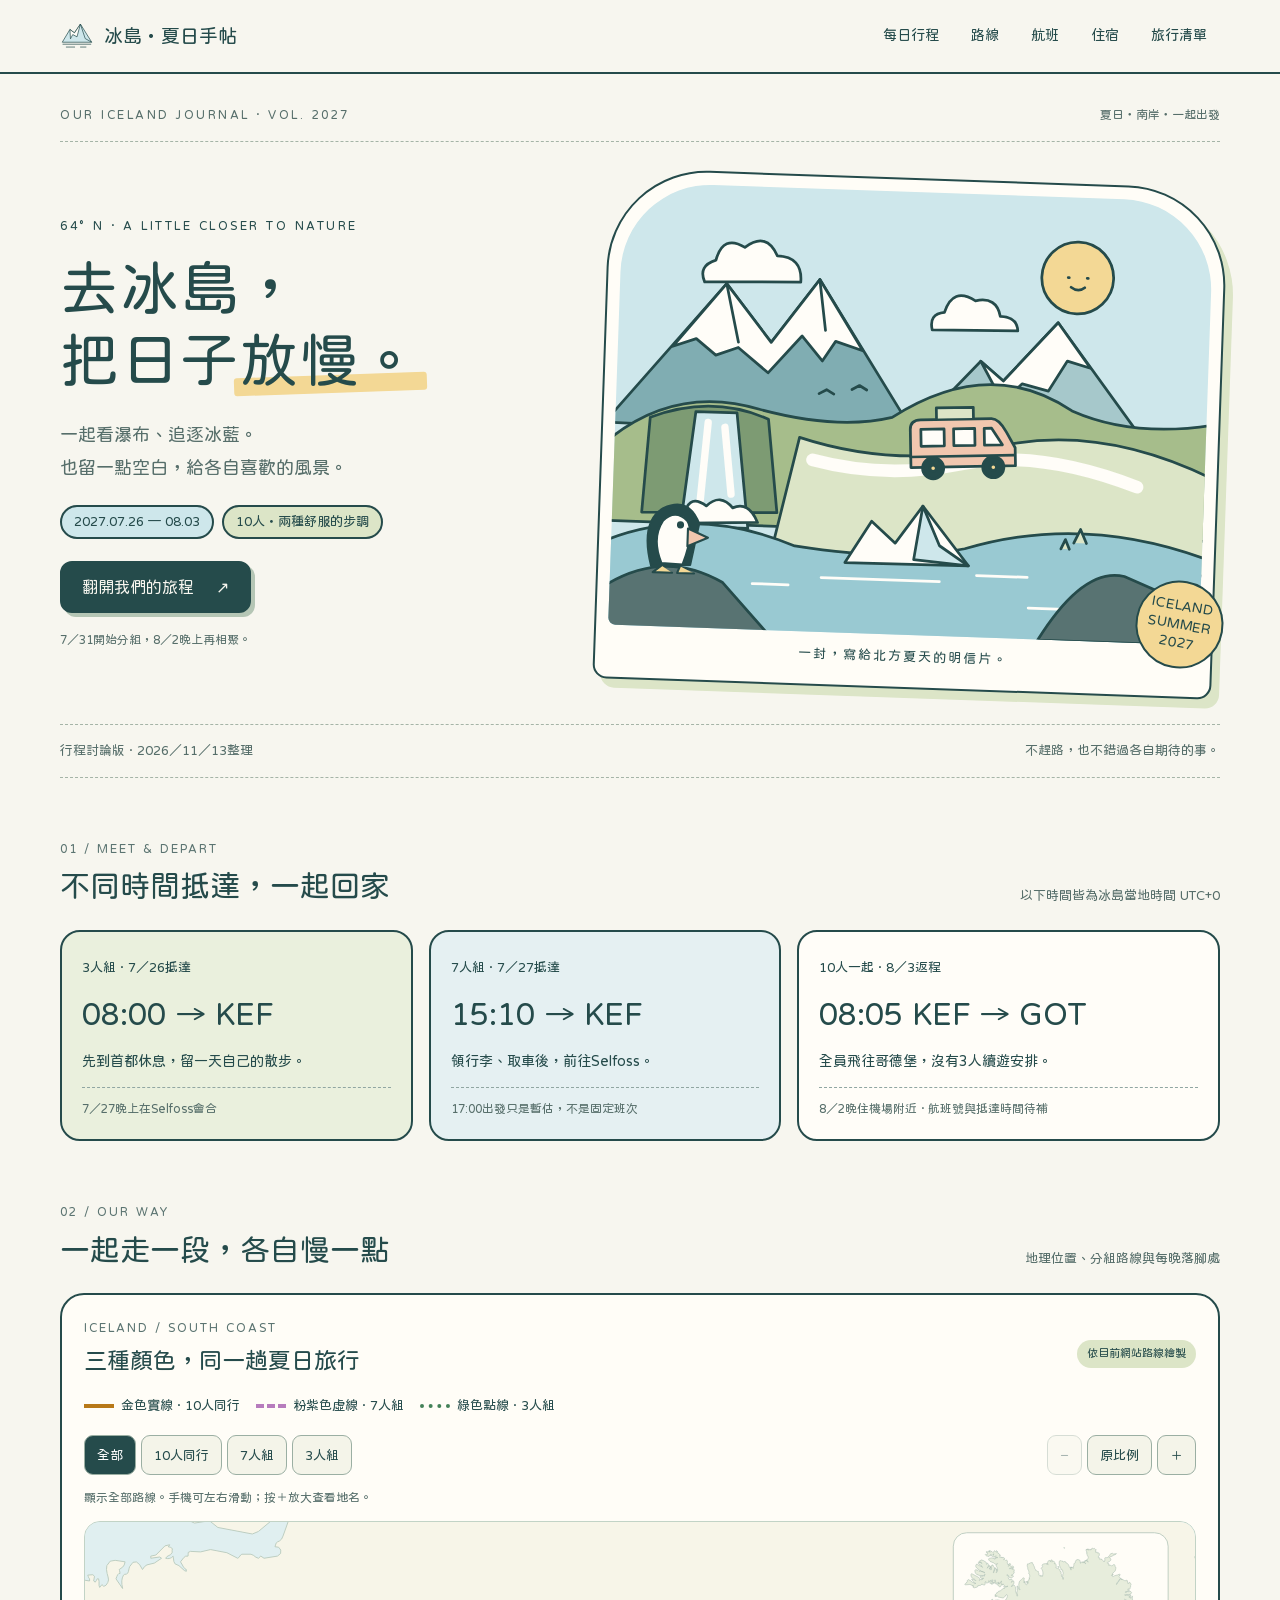
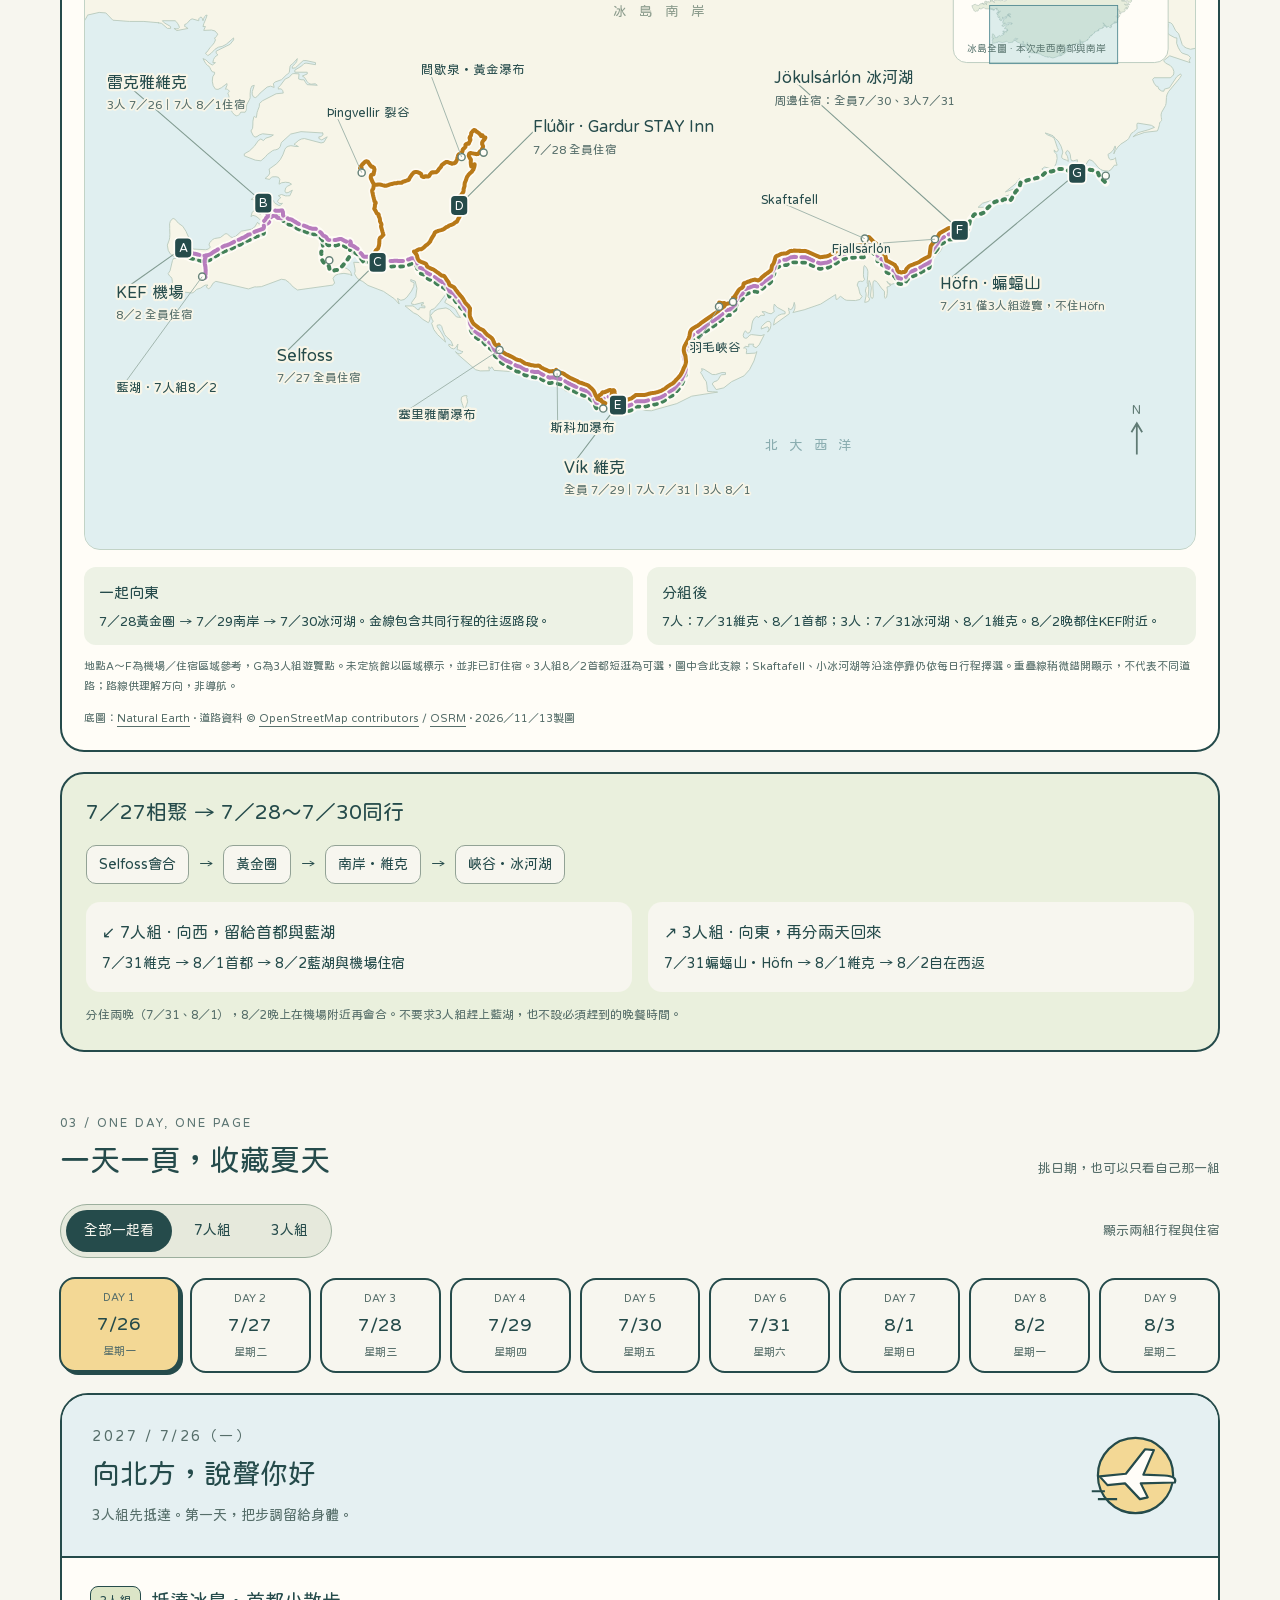
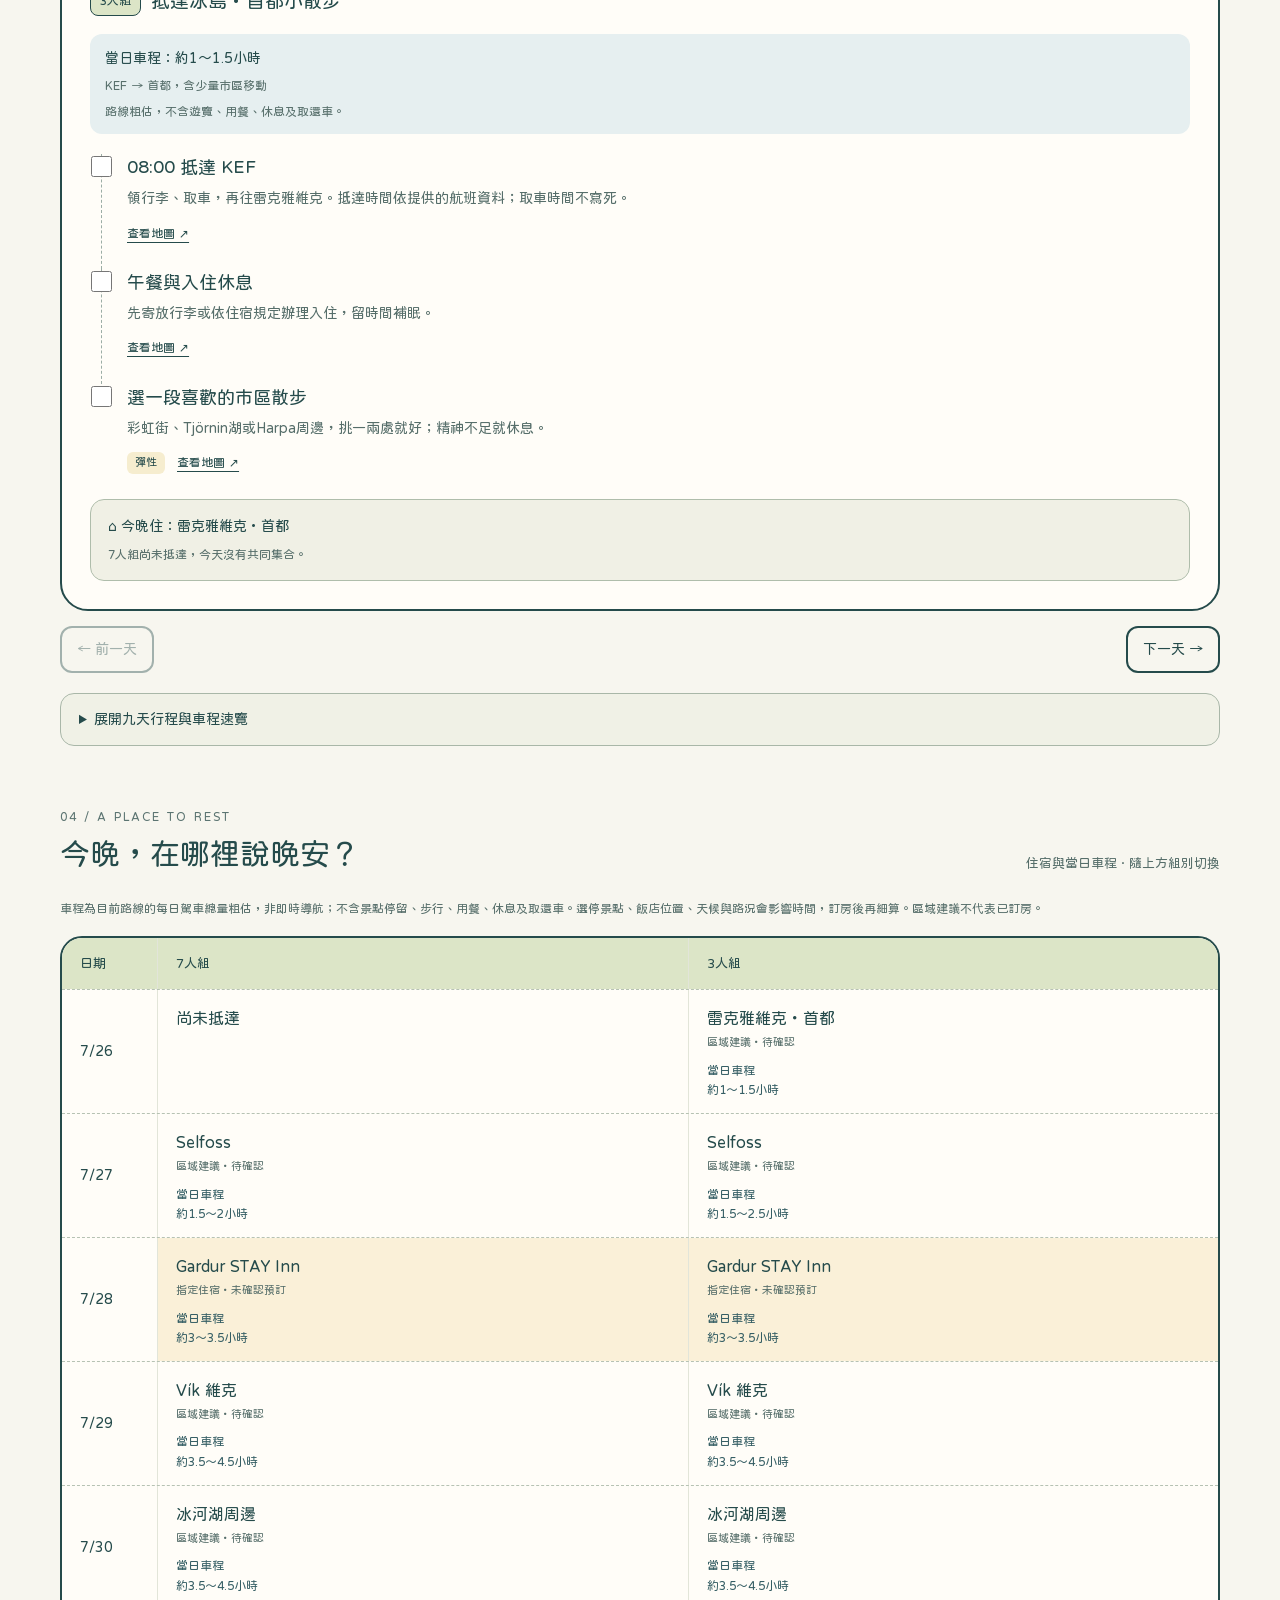
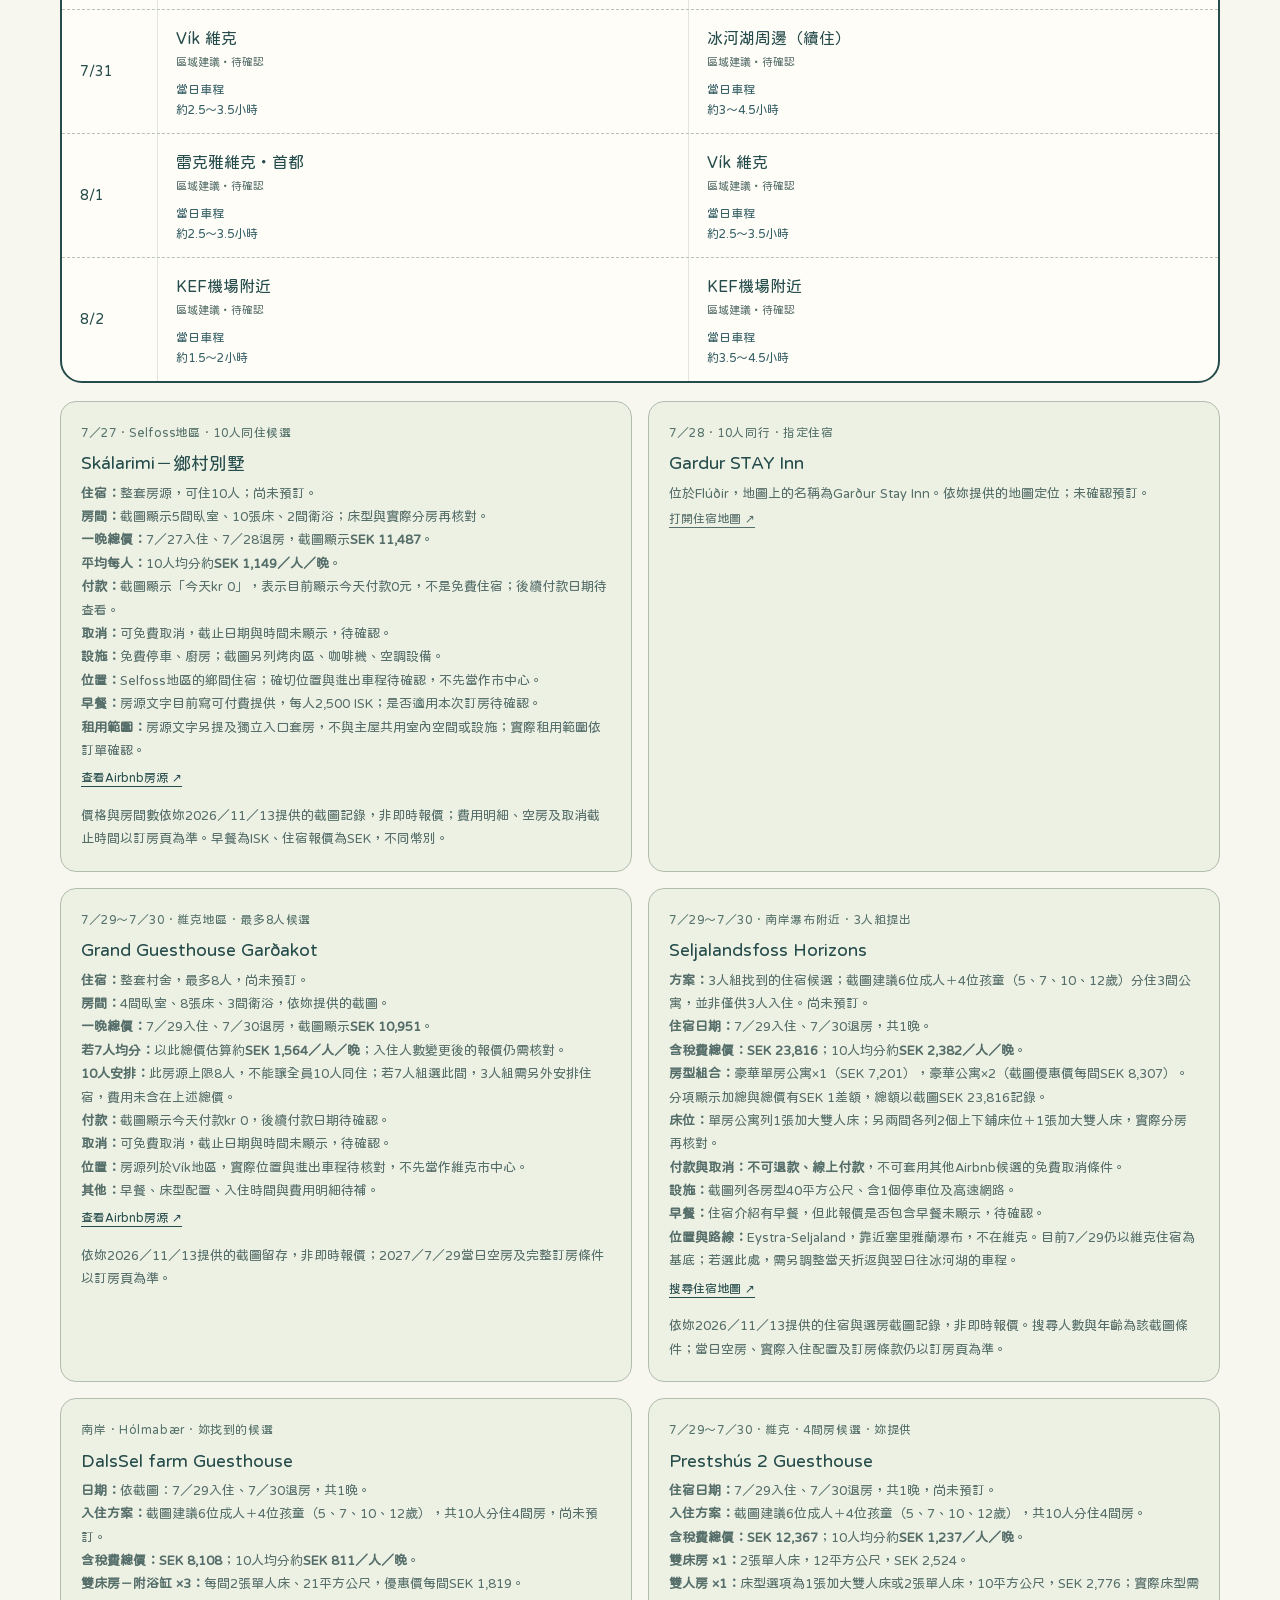
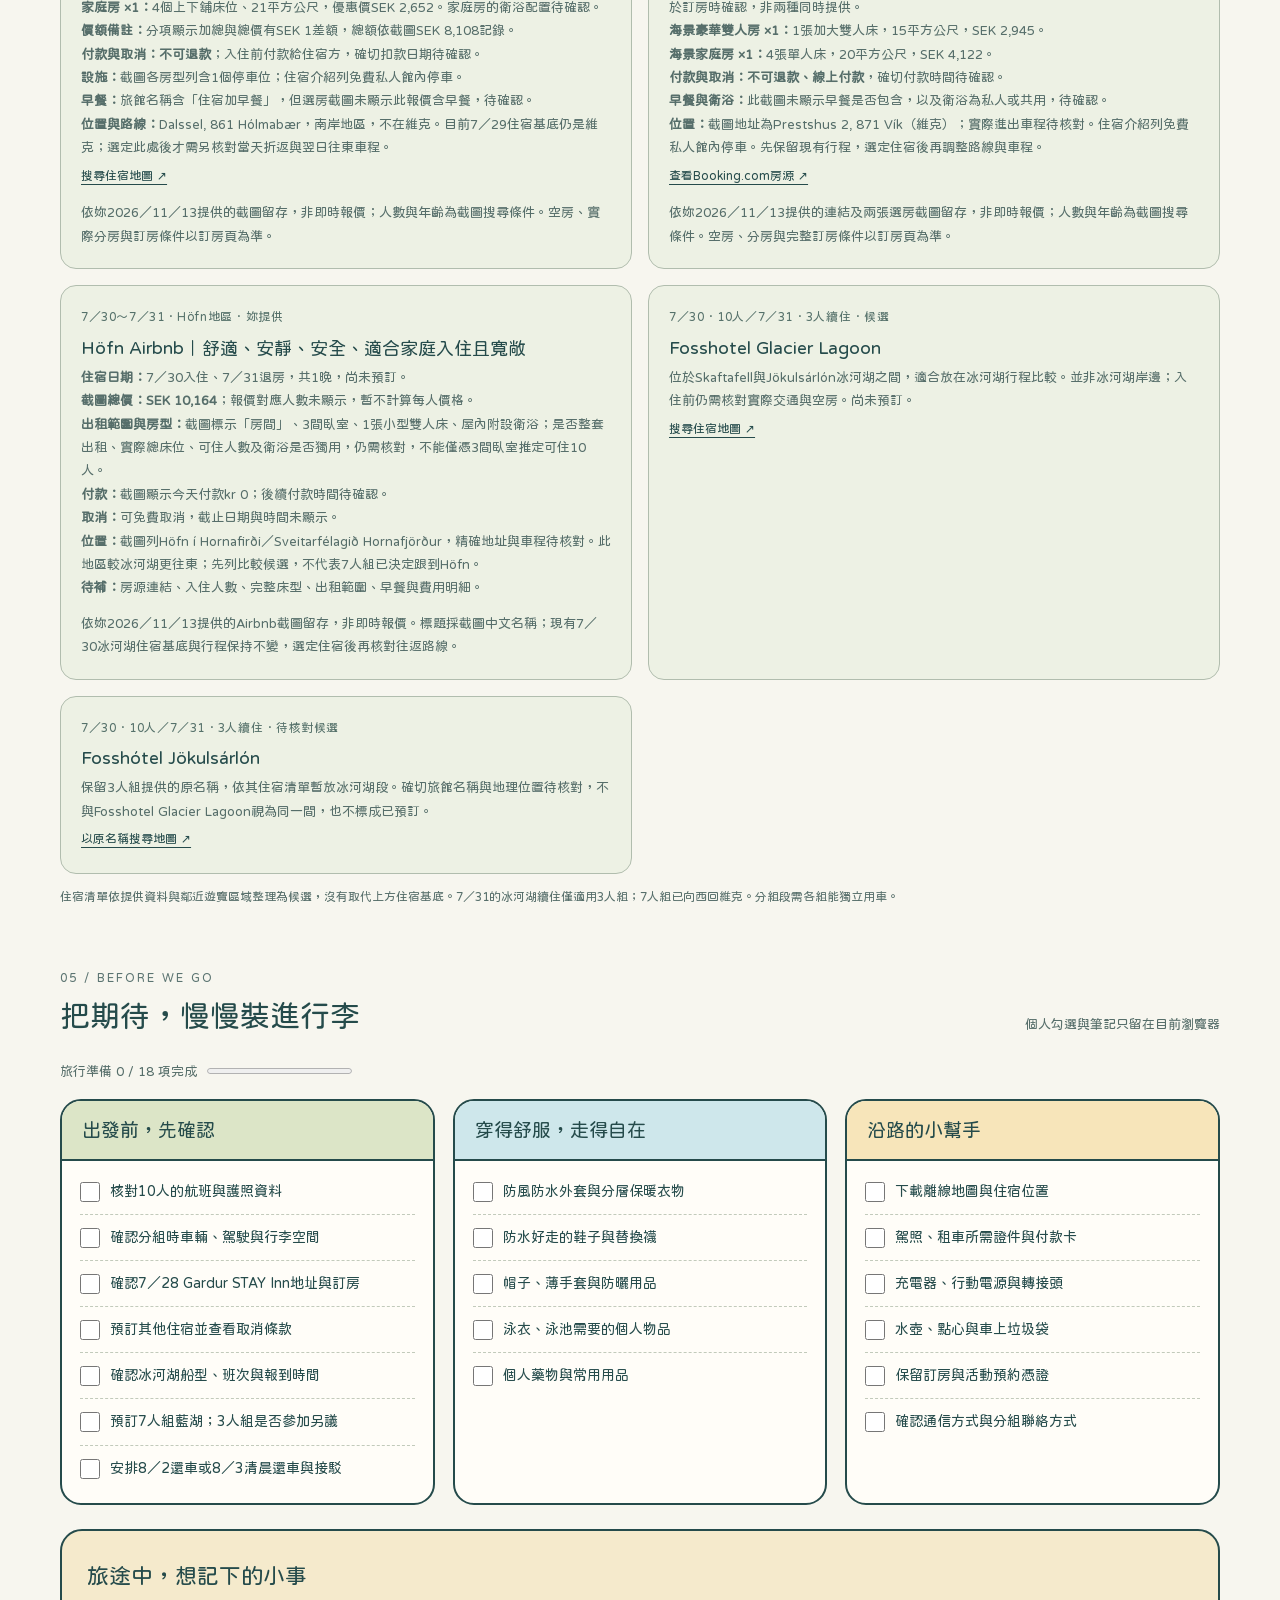
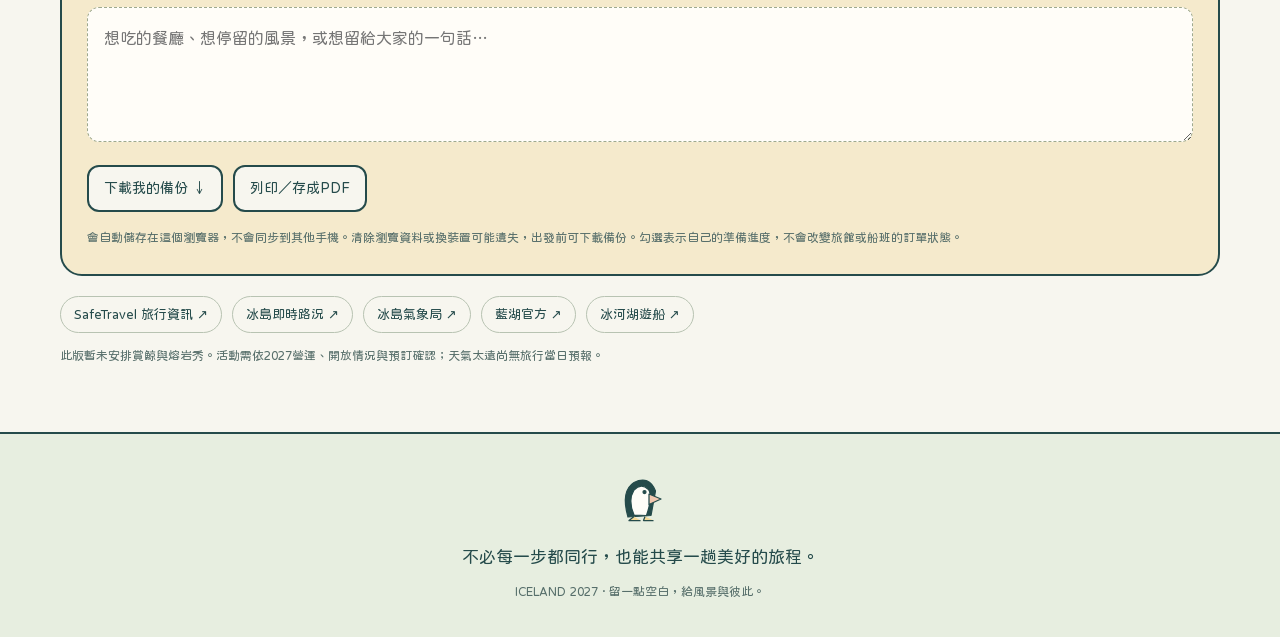
==== commit 33c94c7a: "Add July30 Hofn Airbnb candidate from screenshot" ====
--- a/iceland-2027/index.html
+++ b/iceland-2027/index.html
@@ -63,13 +63,14 @@
 <article class="softcard" id="stay-horizons"><div class="candidate-label">7／29～7／30 · 南岸瀑布附近 · 3人組提出</div><h3>Seljalandsfoss Horizons</h3><p><strong>方案：</strong>3人組找到的住宿候選；截圖建議6位成人＋4位孩童（5、7、10、12歲）分住3間公寓，並非僅供3人入住。尚未預訂。<br><strong>住宿日期：</strong>7／29入住、7／30退房，共1晚。<br><strong>含稅費總價：</strong><strong>SEK 23,816</strong>；10人均分約<strong>SEK 2,382／人／晚</strong>。<br><strong>房型組合：</strong>豪華單房公寓×1（SEK 7,201），豪華公寓×2（截圖優惠價每間SEK 8,307）。分項顯示加總與總價有SEK 1差額，總額以截圖SEK 23,816記錄。<br><strong>床位：</strong>單房公寓列1張加大雙人床；另兩間各列2個上下舖床位＋1張加大雙人床，實際分房再核對。<br><strong>付款與取消：</strong><strong>不可退款、線上付款</strong>，不可套用其他Airbnb候選的免費取消條件。<br><strong>設施：</strong>截圖列各房型40平方公尺、含1個停車位及高速網路。<br><strong>早餐：</strong>住宿介紹有早餐，但此報價是否包含早餐未顯示，待確認。<br><strong>位置與路線：</strong>Eystra-Seljaland，靠近塞里雅蘭瀑布，不在維克。目前7／29仍以維克住宿為基底；若選此處，需另調整當天折返與翌日往冰河湖的車程。</p><a class="map" href="https://www.google.com/maps/search/?api=1&amp;query=Seljalandsfoss%20Horizons%20Iceland" target="_blank" rel="noopener noreferrer">搜尋住宿地圖 ↗</a><p class="small">依妳2026／11／13提供的住宿與選房截圖記錄，非即時報價。搜尋人數與年齡為該截圖條件；當日空房、實際入住配置及訂房條款仍以訂房頁為準。</p></article>
 <article class="softcard" id="stay-dalssel"><div class="candidate-label">南岸 · Hólmabær · 妳找到的候選</div><h3>DalsSel farm Guesthouse</h3><p><strong>日期：</strong>依截圖：7／29入住、7／30退房，共1晚。<br><strong>入住方案：</strong>截圖建議6位成人＋4位孩童（5、7、10、12歲），共10人分住4間房，尚未預訂。<br><strong>含稅費總價：</strong><strong>SEK 8,108</strong>；10人均分約<strong>SEK 811／人／晚</strong>。<br><strong>雙床房－附浴缸 ×3：</strong>每間2張單人床、21平方公尺，優惠價每間SEK 1,819。<br><strong>家庭房 ×1：</strong>4個上下舖床位、21平方公尺，優惠價SEK 2,652。家庭房的衛浴配置待確認。<br><strong>價額備註：</strong>分項顯示加總與總價有SEK 1差額，總額依截圖SEK 8,108記錄。<br><strong>付款與取消：</strong><strong>不可退款</strong>；入住前付款給住宿方，確切扣款日期待確認。<br><strong>設施：</strong>截圖各房型列含1個停車位；住宿介紹列免費私人館內停車。<br><strong>早餐：</strong>旅館名稱含「住宿加早餐」，但選房截圖未顯示此報價含早餐，待確認。<br><strong>位置與路線：</strong>Dalssel, 861 Hólmabær，南岸地區，不在維克。目前7／29住宿基底仍是維克；選定此處後才需另核對當天折返與翌日往東車程。</p><a class="map" href="https://www.google.com/maps/search/?api=1&amp;query=DalsSel%20farm%20Guesthouse%20Iceland" target="_blank" rel="noopener noreferrer">搜尋住宿地圖 ↗</a><p class="small">依妳2026／11／13提供的截圖留存，非即時報價；人數與年齡為截圖搜尋條件。空房、實際分房與訂房條件以訂房頁為準。</p></article>
 <article class="softcard" id="stay-prestshus"><div class="candidate-label">7／29～7／30 · 維克 · 4間房候選 · 妳提供</div><h3>Prestshús 2 Guesthouse</h3><p><strong>住宿日期：</strong>7／29入住、7／30退房，共1晚，尚未預訂。<br><strong>入住方案：</strong>截圖建議6位成人＋4位孩童（5、7、10、12歲），共10人分住4間房。<br><strong>含稅費總價：</strong><strong>SEK 12,367</strong>；10人均分約<strong>SEK 1,237／人／晚</strong>。<br><strong>雙床房 ×1：</strong>2張單人床，12平方公尺，SEK 2,524。<br><strong>雙人房 ×1：</strong>床型選項為1張加大雙人床或2張單人床，10平方公尺，SEK 2,776；實際床型需於訂房時確認，非兩種同時提供。<br><strong>海景豪華雙人房 ×1：</strong>1張加大雙人床，15平方公尺，SEK 2,945。<br><strong>海景家庭房 ×1：</strong>4張單人床，20平方公尺，SEK 4,122。<br><strong>付款與取消：</strong><strong>不可退款、線上付款</strong>，確切付款時間待確認。<br><strong>早餐與衛浴：</strong>此截圖未顯示早餐是否包含，以及衛浴為私人或共用，待確認。<br><strong>位置：</strong>截圖地址為Prestshus 2, 871 Vík（維克）；實際進出車程待核對。住宿介紹列免費私人館內停車。先保留現有行程，選定住宿後再調整路線與車程。</p><a class="map" href="https://www.booking.com/Share-2NjDtb6" target="_blank" rel="noopener noreferrer">查看Booking.com房源 ↗</a><p class="small">依妳2026／11／13提供的連結及兩張選房截圖留存，非即時報價；人數與年齡為截圖搜尋條件。空房、分房與完整訂房條件以訂房頁為準。</p></article>
+<article class="softcard" id="stay-hofn-airbnb"><div class="candidate-label">7／30～7／31 · Höfn地區 · 妳提供</div><h3>Höfn Airbnb｜舒適、安靜、安全、適合家庭入住且寬敞</h3><p><strong>住宿日期：</strong>7／30入住、7／31退房，共1晚，尚未預訂。<br><strong>截圖總價：</strong><strong>SEK 10,164</strong>；報價對應人數未顯示，暫不計算每人價格。<br><strong>出租範圍與房型：</strong>截圖標示「房間」、3間臥室、1張小型雙人床、屋內附設衛浴；是否整套出租、實際總床位、可住人數及衛浴是否獨用，仍需核對，不能僅憑3間臥室推定可住10人。<br><strong>付款：</strong>截圖顯示今天付款kr 0；後續付款時間待確認。<br><strong>取消：</strong>可免費取消，截止日期與時間未顯示。<br><strong>位置：</strong>截圖列Höfn í Hornafirði／Sveitarfélagið Hornafjörður，精確地址與車程待核對。此地區較冰河湖更往東；先列比較候選，不代表7人組已決定跟到Höfn。<br><strong>待補：</strong>房源連結、入住人數、完整床型、出租範圍、早餐與費用明細。</p><p class="small">依妳2026／11／13提供的Airbnb截圖留存，非即時報價。標題採截圖中文名稱；現有7／30冰河湖住宿基底與行程保持不變，選定住宿後再核對往返路線。</p></article>
 <article class="softcard" id="stay-glacier"><div class="candidate-label">7／30 · 10人／7／31 · 3人續住 · 候選</div><h3>Fosshotel Glacier Lagoon</h3><p>位於Skaftafell與Jökulsárlón冰河湖之間，適合放在冰河湖行程比較。並非冰河湖岸邊；入住前仍需核對實際交通與空房。尚未預訂。</p><a class="map" href="https://www.google.com/maps/search/?api=1&amp;query=Fosshotel%20Glacier%20Lagoon%20Iceland" target="_blank" rel="noopener noreferrer">搜尋住宿地圖 ↗</a></article>
 <article class="softcard" id="stay-jokulsarlon"><div class="candidate-label">7／30 · 10人／7／31 · 3人續住 · 待核對候選</div><h3>Fosshótel Jökulsárlón</h3><p>保留3人組提供的原名稱，依其住宿清單暫放冰河湖段。確切旅館名稱與地理位置待核對，不與Fosshotel Glacier Lagoon視為同一間，也不標成已預訂。</p><a class="map" href="https://www.google.com/maps/search/?api=1&amp;query=Fossh%C3%B3tel%20J%C3%B6kuls%C3%A1rl%C3%B3n%20Iceland" target="_blank" rel="noopener noreferrer">以原名稱搜尋地圖 ↗</a></article></div><p class="small">住宿清單依提供資料與鄰近遊覽區域整理為候選，沒有取代上方住宿基底。7／31的冰河湖續住僅適用3人組；7人組已向西回維克。分組段需各組能獨立用車。</p></section>
 <section id="prepare" class="section wrap"><div class="sectionhead"><div><p class="sectionnum">05 / BEFORE WE GO</p><h2>把期待，慢慢裝進行李</h2></div><p>個人勾選與筆記只留在目前瀏覽器</p></div><p class="progressmeta"><span id="progresslabel">準備進度</span><progress id="progress" max="1" value="0" aria-label="旅行準備清單進度"></progress></p><div class="packing" id="packing"></div><div class="memo"><label for="memo">旅途中，想記下的小事</label><textarea id="memo" placeholder="想吃的餐廳、想停留的風景，或想留給大家的一句話…"></textarea><div class="tools"><button class="button" type="button" id="export">下載我的備份 ↓</button><button class="button" type="button" id="print">列印／存成PDF</button></div><p class="localnote">會自動儲存在這個瀏覽器，不會同步到其他手機。清除瀏覽資料或換裝置可能遺失，出發前可下載備份。勾選表示自己的準備進度，不會改變旅館或船班的訂單狀態。</p><p id="storageerror" class="storageerror" hidden role="status">這個瀏覽器目前無法儲存。仍可使用頁面，離開前請下載備份。</p></div><div class="resources"><a class="resource" href="https://safetravel.is/" target="_blank" rel="noopener noreferrer">SafeTravel 旅行資訊 ↗</a><a class="resource" href="https://umferdin.is/en" target="_blank" rel="noopener noreferrer">冰島即時路況 ↗</a><a class="resource" href="https://en.vedur.is/" target="_blank" rel="noopener noreferrer">冰島氣象局 ↗</a><a class="resource" href="https://www.bluelagoon.com/" target="_blank" rel="noopener noreferrer">藍湖官方 ↗</a><a class="resource" href="https://icelagoon.is/" target="_blank" rel="noopener noreferrer">冰河湖遊船 ↗</a></div><p class="small">此版暫未安排賞鯨與熔岩秀。活動需依2027營運、開放情況與預訂確認；天氣太遠尚無旅行當日預報。</p></section>
 </main><footer class="footer"><svg aria-hidden="true" viewBox="0 0 120 100"><use href="#puffin"/></svg><p>不必每一步都同行，也能共享一趟美好的旅程。</p><small>ICELAND 2027 · 留一點空白，給風景與彼此。</small></footer><div class="toast" id="toast" role="status" hidden></div>
 <script>
 'use strict';
-const days=[{"date": "7/26", "week": "一", "theme": "向北方，說聲你好", "subtitle": "3人組先抵達。第一天，把步調留給身體。", "icon": "plane", "lanes": [{"group": "3", "title": "抵達冰島・首都小散步", "items": [{"title": "08:00 抵達 KEF", "desc": "領行李、取車，再往雷克雅維克。抵達時間依提供的航班資料；取車時間不寫死。", "place": "Keflavik International Airport", "tag": null}, {"title": "午餐與入住休息", "desc": "先寄放行李或依住宿規定辦理入住，留時間補眠。", "place": "Reykjavik Iceland", "tag": null}, {"title": "選一段喜歡的市區散步", "desc": "彩虹街、Tjörnin湖或Harpa周邊，挑一兩處就好；精神不足就休息。", "place": "Rainbow Street Reykjavik", "tag": "彈性"}], "stay": "雷克雅維克・首都", "note": "7人組尚未抵達，今天沒有共同集合。", "drive": "約1～1.5小時", "driveRoute": "KEF → 首都，含少量市區移動"}]}, {"date": "7/27", "week": "二", "theme": "十個人的旅程，開始了", "subtitle": "3人組先採買，7人組下午抵達；晚上在Selfoss相聚。", "icon": "house", "lanes": [{"group": "3", "title": "慢慢出發，先到Selfoss", "items": [{"title": "上午：熔岩隧道，或悠閒出發", "desc": "Raufarhólshellir為可選活動，若參加需先確認導覽及預約時段。", "place": "Raufarholshellir Iceland", "tag": "可選・待預約"}, {"title": "午餐、採買與入住", "desc": "前往Selfoss，Krónan採買；選定分店後再核對營業時間。", "place": "Kronan Selfoss Iceland", "tag": null}], "stay": "Selfoss", "note": "不預設3人組需回機場接人。", "candidateSource": "妳提供的住宿", "candidates": [{"name": "Skálarimi－鄉村別墅｜10人候選", "anchor": "stay-skalarimi", "desc": "7／27 Selfoss地區住宿候選。妳提供的截圖：可住10人、5間臥室、10張床、2間衛浴。7／27～7／28一晚共SEK 11,487，10人平均約SEK 1,149／人。可免費取消，截止時間待確認；尚未預訂。"}], "drive": "約1.5～2.5小時", "driveRoute": "首都 → 熔岩隧道（可選）→ Selfoss"}, {"group": "7", "title": "15:10 抵達，今晚不趕遠路", "items": [{"title": "15:10 抵達 KEF", "desc": "預留領行李與取車時間。", "place": "Keflavik International Airport", "tag": null}, {"title": "約17:00 出發往Selfoss", "desc": "這是暫估出發時間，依實際出關、取車與航班狀況調整；今晚不一路開到維克。", "place": "Selfoss Iceland", "tag": "時間暫估"}, {"title": "晚上會合、吃飯休息", "desc": "兩組在Selfoss會合，晚餐時間保持彈性，不為集合趕路。", "place": null, "tag": null}], "stay": "Selfoss", "note": "", "candidateSource": "妳提供的住宿", "candidates": [{"name": "Skálarimi－鄉村別墅｜10人候選", "anchor": "stay-skalarimi", "desc": "7／27 Selfoss地區住宿候選。妳提供的截圖：可住10人、5間臥室、10張床、2間衛浴。7／27～7／28一晚共SEK 11,487，10人平均約SEK 1,149／人。可免費取消，截止時間待確認；尚未預訂。"}], "drive": "約1.5～2小時", "driveRoute": "KEF → Selfoss"}]}, {"date": "7/28", "week": "三", "theme": "沿著大地的呼吸", "subtitle": "裂谷、間歇泉與黃金瀑布，今天一起走黃金圈。", "icon": "geyser", "lanes": [{"group": "all", "title": "10人同行・黃金圈", "items": [{"title": "Selfoss 出發", "desc": "早餐後出發，途中留午餐與休息時間。", "place": "Selfoss Iceland", "tag": null}, {"title": "Þingvellir 辛格維利爾國家公園", "desc": "挑主要觀景點和一小段裂谷步道，不需要走完整座公園。", "place": "Thingvellir National Park Iceland", "tag": null}, {"title": "Geysir／Strokkur 間歇泉", "desc": "沿開放步道看地熱與間歇泉。", "place": "Strokkur Iceland", "tag": null}, {"title": "Gullfoss 黃金瀑布", "desc": "看層層水霧，停留時間依體力調整。", "place": "Gullfoss Iceland", "tag": null}, {"title": "入住 Gardur STAY Inn", "desc": "位於Flúðir，地圖名稱為Garður Stay Inn。入住時間與訂房狀態待確認。", "place": null, "tag": "指定住宿・未確認預訂", "mapUrl": "https://maps.app.goo.gl/1Zui3sFzSu9t79Dx8?g_st=ac"}], "stay": "Gardur STAY Inn", "note": "位於黃金圈的Flúðir，並非Hella或機場附近的Garður鎮；以提供的地圖連結導航。", "drive": "約3～3.5小時", "driveRoute": "Selfoss → Þingvellir → Geysir → Gullfoss → Flúðir"}]}, {"date": "7/29", "week": "四", "theme": "瀑布落下，海風迎面", "subtitle": "沿南岸向東。每一站都值得停下，不必每條步道都走完。", "icon": "waterfall", "lanes": [{"group": "all", "title": "10人同行・南岸與維克", "items": [{"title": "Seljalandsfoss 塞里雅蘭瀑布", "desc": "欣賞瀑布；是否繞到瀑布後方，依當日開放、路況與體力決定。", "place": "Seljalandsfoss Iceland", "tag": null}, {"title": "Skógafoss 斯科加瀑布", "desc": "以瀑布下方觀景為主，不強求爬上長階梯。", "place": "Skogafoss Iceland", "tag": null}, {"title": "Dyrhólaey 迪霍拉里海岬", "desc": "看海岸、海蝕拱門；依當日開放區域遊覽。", "place": "Dyrholaey Iceland", "tag": null}, {"title": "Reynisfjara 雷尼斯黑沙灘", "desc": "在安全開放區域看黑沙與玄武岩，遵守現場警示，遠離浪線。", "place": "Reynisfjara Iceland", "tag": null}, {"title": "維克用餐・教堂短停", "desc": "依當天節奏安排午餐或晚餐；教堂有餘裕再去。", "place": "Vik Church Iceland", "tag": "彈性"}], "stay": "Vík 維克", "note": "今日停靠點較多，不另加熔岩秀。天候或體力不適合的點可留回程。", "candidates": [{"name": "Seljalandsfoss Horizons", "anchor": "stay-horizons", "desc": "3人組找到的7／29～7／30候選。截圖方案為6位成人＋4位孩童分住3間公寓，含稅費共SEK 23,816，10人均分約SEK 2,382／人；不可退款、線上付款。位於塞里雅蘭瀑布附近，不在維克；若選此處，需重排折返與翌日往東車程。尚未預訂。"}, {"name": "Grand Guesthouse Garðakot｜最多8人", "anchor": "stay-gardakot", "desc": "7／29入住、7／30退房，截圖一晚總價SEK 10,951。4間臥室、8張床、3間衛浴，最多8人，不能供10人全住；若7人組選此間，3人組需另找住宿。以截圖價7人均分約SEK 1,564／人；尚未預訂。"}, {"name": "DalsSel farm Guesthouse｜4間房候選", "anchor": "stay-dalssel", "desc": "妳找到的南岸住宿候選。截圖7／29～7／30：3間雙床房（各2張單人床、附浴缸）＋1間家庭房（4個上下舖床位），含稅費共SEK 8,108，10人均分約SEK 811／人。不可退款、入住前付款給住宿方。位於Hólmabær，不在維克；尚未預訂。"}, {"name": "Prestshús 2 Guesthouse", "anchor": "stay-prestshus", "desc": "妳提供的7／29～7／30住宿候選。截圖10人分住4間房：雙床房、雙人房、海景豪華雙人房、海景家庭房各1間，含稅費共SEK 12,367，10人均分約SEK 1,237／人。不可退款、線上付款。早餐與衛浴配置待確認；尚未預訂。"}], "candidateSource": "原清單與妳提供的住宿", "drive": "約3.5～4.5小時", "driveRoute": "Flúðir → 南岸瀑布 → 海岬／黑沙灘 → 維克"}]}, {"date": "7/30", "week": "五", "theme": "把一整片冰藍，收進眼裡", "subtitle": "一起走到冰河湖。今天的主角，是浮冰與水面。", "icon": "ice", "lanes": [{"group": "all", "title": "10人同行・峽谷與冰河湖", "items": [{"title": "Fjaðrárgljúfur 羽毛峽谷", "desc": "從維克出發，走主要觀景路段，不走封閉區。", "place": "Fjadrargljufur Iceland", "tag": null}, {"title": "午餐・繼續往東", "desc": "留足交通和休息緩衝，不把遊船訂在難以趕到的時段。", "place": null, "tag": null}, {"title": "Jökulsárlón 傑古沙龍冰河湖", "desc": "遊船為預計安排，船型、報到時間與班次待確認；尚未預訂。", "place": "Jokulsarlon Glacier Lagoon", "tag": "遊船待預約"}, {"title": "鑽石沙灘", "desc": "慢慢看冰塊與黑沙海岸，依浪況留在安全範圍。", "place": "Diamond Beach Iceland", "tag": null}], "stay": "冰河湖周邊", "note": "Fjallsárlón小冰河湖若時間不足，留各組西返再去，不硬塞在船班前後。", "candidates": [{"name": "Fosshotel Glacier Lagoon", "anchor": "stay-glacier", "desc": "位於Skaftafell與傑古沙龍冰河湖之間，列為冰河湖行程的住宿候選。"}, {"name": "Fosshótel Jökulsárlón", "anchor": "stay-jokulsarlon", "desc": "依原清單暫放冰河湖段；旅館確切名稱與位置待核對，不先視為上一間飯店。"}], "drive": "約3.5～4.5小時", "driveRoute": "維克 → 羽毛峽谷 → 冰河湖／鑽石沙灘 → 住宿"}]}, {"date": "7/31", "week": "六", "theme": "同一段旅程，兩種步調", "subtitle": "3人組向東追山影，7人組向西慢慢走。今天開始分組。", "icon": "fork", "lanes": [{"group": "3", "title": "向東：蝙蝠山與Höfn", "items": [{"title": "Vestrahorn 蝙蝠山・Stokksnes海岸", "desc": "同一帶安排拍照與散步，不當成兩個相距很遠的景點。", "place": "Vestrahorn Stokksnes Iceland", "tag": null}, {"title": "Höfn 小鎮", "desc": "用餐、港邊散步，保留休息時間。", "place": "Hofn Iceland", "tag": null}, {"title": "回冰河湖周邊", "desc": "回與前晚相同的住宿，不必為了和7人組會合而趕西返。", "place": null, "tag": null}], "stay": "冰河湖周邊（續住）", "note": "", "candidates": [{"name": "Fosshotel Glacier Lagoon", "anchor": "stay-glacier", "desc": "位於Skaftafell與傑古沙龍冰河湖之間，列為冰河湖行程的住宿候選。"}, {"name": "Fosshótel Jökulsárlón", "anchor": "stay-jokulsarlon", "desc": "依原清單暫放冰河湖段；旅館確切名稱與位置待核對，不先視為上一間飯店。"}], "drive": "約3～4.5小時", "driveRoute": "冰河湖區住宿 → Stokksnes／Höfn → 原住宿；依飯店位置差異較大"}, {"group": "7", "title": "向西：不再延伸到Höfn", "items": [{"title": "Fjallsárlón 或 Skaftafell", "desc": "可補小冰河湖，或選冰河觀景步道，依天候與體力擇一為主。", "place": "Fjallsarlon Iceland", "tag": "擇選"}, {"title": "Eldhraun 熔岩原", "desc": "有時間再停留，只走指定步道，不踩踏苔蘚。", "place": "Eldhraun Iceland", "tag": "彈性"}, {"title": "抵達維克・晚餐休息", "desc": "沿途不要求每個點都走完，慢慢回維克。", "place": "Vik Iceland", "tag": null}], "stay": "Vík 維克", "note": "Skaftafell步道長度與開放狀況出發前再確認。", "drive": "約2.5～3.5小時", "driveRoute": "冰河湖區住宿 → 小冰河湖或Skaftafell → 維克"}]}, {"date": "8/1", "week": "日", "theme": "不為相遇，把今天走得太急", "subtitle": "今天不要求會合。3人組只走到維克，7人組進首都。", "icon": "house", "lanes": [{"group": "3", "title": "分段西返・今晚只到維克", "items": [{"title": "冰河湖周邊退房", "desc": "早餐後慢慢向西，不需一天開到首都。", "place": null, "tag": null}, {"title": "挑還沒去的風景", "desc": "Fjallsárlón、Skaftafell冰河觀景步道、Eldhraun熔岩原，選最期待的，不必全排。", "place": "Skaftafell Iceland", "tag": "擇選"}, {"title": "維克用餐與住宿", "desc": "將剩下的西返路段留明天。", "place": "Vik Iceland", "tag": null}], "stay": "Vík 維克", "note": "", "drive": "約2.5～3.5小時", "driveRoute": "冰河湖區住宿 → 沿途選停 → 維克"}, {"group": "7", "title": "往雷克雅維克・首都下午", "items": [{"title": "維克退房，前往首都", "desc": "若途中補瀑布，就相應減少下午市區景點。", "place": "Reykjavik Iceland", "tag": null}, {"title": "入住或寄放行李", "desc": "依住宿的入住與寄放規定安排，先放下行李再散步。", "place": null, "tag": null}, {"title": "哈爾格林姆教堂・彩虹街", "desc": "挑喜歡的街道，找間咖啡店坐坐；教堂室內開放另確認。", "place": "Hallgrimskirkja Reykjavik", "tag": null}, {"title": "晚餐後自由散步", "desc": "看體力決定，不把夜晚排滿。", "place": null, "tag": null}], "stay": "雷克雅維克・首都", "note": "", "drive": "約2.5～3.5小時", "driveRoute": "維克 → 首都，含少量市區移動"}]}, {"date": "8/2", "week": "一", "theme": "各自收藏風景，今晚再相聚", "subtitle": "7人組留給首都與藍湖；3人組用自己的速度完成西返。", "icon": "pool", "lanes": [{"group": "3", "title": "維克出發・自在西返", "items": [{"title": "沿途補瀑布或短停", "desc": "選前面沒看的點，不為固定晚餐時間趕路。", "place": null, "tag": null}, {"title": "首都短逛，或直接往機場住宿", "desc": "若想逛首都，留一段短程散步；沿途停留較久就不硬塞市區。", "place": "Reykjavik Iceland", "tag": "彈性"}, {"title": "晚間到機場附近", "desc": "不要求趕上7人組的藍湖時段；若也想泡湯，再另行協調訂位。", "place": "Keflavik Iceland", "tag": null}], "stay": "KEF機場附近", "note": "", "drive": "約3.5～4.5小時", "driveRoute": "維克 → 首都短逛（可選）→ KEF附近"}, {"group": "7", "title": "首都散步・下午泡藍湖", "items": [{"title": "Harpa、太陽航海者或Tjörnin湖", "desc": "上午挑順路的點散步，不必每處都去。", "place": "Harpa Reykjavik", "tag": null}, {"title": "午餐後前往 Blue Lagoon 藍湖", "desc": "下午預留泡湯；實際入場時間依營運與可訂時段安排，尚未預訂。", "place": "Blue Lagoon Iceland", "tag": "待預約"}, {"title": "前往機場附近住宿", "desc": "泡完湯後不再安排遠程景點。", "place": "Keflavik Iceland", "tag": null}], "stay": "KEF機場附近", "note": "", "drive": "約1.5～2小時", "driveRoute": "首都 → 藍湖 → KEF附近，含少量市區移動"}], "note": "10人晚上在機場附近再會合；有餘裕就一起吃飯，不設必須趕到的晚餐時間。依租車公司與住宿接駁安排還車，早點休息。"}, {"date": "8/3", "week": "二", "theme": "把冰島，帶回日常裡", "subtitle": "10人一起飛回哥德堡。今天只留給平安出發。", "icon": "plane", "lanes": [{"group": "all", "title": "10人同行・KEF → GOT", "items": [{"title": "清晨前往 KEF 航廈", "desc": "依航空公司要求預留報到、托運與安檢時間；若當天還車，另加還車和接駁時間。", "place": "Keflavik International Airport", "tag": null}, {"title": "08:05 飛往哥德堡 GOT", "desc": "依提供的回程時間，10人搭同班機離開。抵達時間與航班號未提供，以機票為準。", "place": "Gothenburg Landvetter Airport", "tag": "全員同班"}], "stay": "— 回到日常 —", "note": "不是7人返程、3人續遊；這版全員一起離開冰島。", "drive": "依住宿待確認", "driveRoute": "機場附近住宿 → KEF航廈；步行或接駁另確認"}]}];
+const days=[{"date": "7/26", "week": "一", "theme": "向北方，說聲你好", "subtitle": "3人組先抵達。第一天，把步調留給身體。", "icon": "plane", "lanes": [{"group": "3", "title": "抵達冰島・首都小散步", "items": [{"title": "08:00 抵達 KEF", "desc": "領行李、取車，再往雷克雅維克。抵達時間依提供的航班資料；取車時間不寫死。", "place": "Keflavik International Airport", "tag": null}, {"title": "午餐與入住休息", "desc": "先寄放行李或依住宿規定辦理入住，留時間補眠。", "place": "Reykjavik Iceland", "tag": null}, {"title": "選一段喜歡的市區散步", "desc": "彩虹街、Tjörnin湖或Harpa周邊，挑一兩處就好；精神不足就休息。", "place": "Rainbow Street Reykjavik", "tag": "彈性"}], "stay": "雷克雅維克・首都", "note": "7人組尚未抵達，今天沒有共同集合。", "drive": "約1～1.5小時", "driveRoute": "KEF → 首都，含少量市區移動"}]}, {"date": "7/27", "week": "二", "theme": "十個人的旅程，開始了", "subtitle": "3人組先採買，7人組下午抵達；晚上在Selfoss相聚。", "icon": "house", "lanes": [{"group": "3", "title": "慢慢出發，先到Selfoss", "items": [{"title": "上午：熔岩隧道，或悠閒出發", "desc": "Raufarhólshellir為可選活動，若參加需先確認導覽及預約時段。", "place": "Raufarholshellir Iceland", "tag": "可選・待預約"}, {"title": "午餐、採買與入住", "desc": "前往Selfoss，Krónan採買；選定分店後再核對營業時間。", "place": "Kronan Selfoss Iceland", "tag": null}], "stay": "Selfoss", "note": "不預設3人組需回機場接人。", "candidateSource": "妳提供的住宿", "candidates": [{"name": "Skálarimi－鄉村別墅｜10人候選", "anchor": "stay-skalarimi", "desc": "7／27 Selfoss地區住宿候選。妳提供的截圖：可住10人、5間臥室、10張床、2間衛浴。7／27～7／28一晚共SEK 11,487，10人平均約SEK 1,149／人。可免費取消，截止時間待確認；尚未預訂。"}], "drive": "約1.5～2.5小時", "driveRoute": "首都 → 熔岩隧道（可選）→ Selfoss"}, {"group": "7", "title": "15:10 抵達，今晚不趕遠路", "items": [{"title": "15:10 抵達 KEF", "desc": "預留領行李與取車時間。", "place": "Keflavik International Airport", "tag": null}, {"title": "約17:00 出發往Selfoss", "desc": "這是暫估出發時間，依實際出關、取車與航班狀況調整；今晚不一路開到維克。", "place": "Selfoss Iceland", "tag": "時間暫估"}, {"title": "晚上會合、吃飯休息", "desc": "兩組在Selfoss會合，晚餐時間保持彈性，不為集合趕路。", "place": null, "tag": null}], "stay": "Selfoss", "note": "", "candidateSource": "妳提供的住宿", "candidates": [{"name": "Skálarimi－鄉村別墅｜10人候選", "anchor": "stay-skalarimi", "desc": "7／27 Selfoss地區住宿候選。妳提供的截圖：可住10人、5間臥室、10張床、2間衛浴。7／27～7／28一晚共SEK 11,487，10人平均約SEK 1,149／人。可免費取消，截止時間待確認；尚未預訂。"}], "drive": "約1.5～2小時", "driveRoute": "KEF → Selfoss"}]}, {"date": "7/28", "week": "三", "theme": "沿著大地的呼吸", "subtitle": "裂谷、間歇泉與黃金瀑布，今天一起走黃金圈。", "icon": "geyser", "lanes": [{"group": "all", "title": "10人同行・黃金圈", "items": [{"title": "Selfoss 出發", "desc": "早餐後出發，途中留午餐與休息時間。", "place": "Selfoss Iceland", "tag": null}, {"title": "Þingvellir 辛格維利爾國家公園", "desc": "挑主要觀景點和一小段裂谷步道，不需要走完整座公園。", "place": "Thingvellir National Park Iceland", "tag": null}, {"title": "Geysir／Strokkur 間歇泉", "desc": "沿開放步道看地熱與間歇泉。", "place": "Strokkur Iceland", "tag": null}, {"title": "Gullfoss 黃金瀑布", "desc": "看層層水霧，停留時間依體力調整。", "place": "Gullfoss Iceland", "tag": null}, {"title": "入住 Gardur STAY Inn", "desc": "位於Flúðir，地圖名稱為Garður Stay Inn。入住時間與訂房狀態待確認。", "place": null, "tag": "指定住宿・未確認預訂", "mapUrl": "https://maps.app.goo.gl/1Zui3sFzSu9t79Dx8?g_st=ac"}], "stay": "Gardur STAY Inn", "note": "位於黃金圈的Flúðir，並非Hella或機場附近的Garður鎮；以提供的地圖連結導航。", "drive": "約3～3.5小時", "driveRoute": "Selfoss → Þingvellir → Geysir → Gullfoss → Flúðir"}]}, {"date": "7/29", "week": "四", "theme": "瀑布落下，海風迎面", "subtitle": "沿南岸向東。每一站都值得停下，不必每條步道都走完。", "icon": "waterfall", "lanes": [{"group": "all", "title": "10人同行・南岸與維克", "items": [{"title": "Seljalandsfoss 塞里雅蘭瀑布", "desc": "欣賞瀑布；是否繞到瀑布後方，依當日開放、路況與體力決定。", "place": "Seljalandsfoss Iceland", "tag": null}, {"title": "Skógafoss 斯科加瀑布", "desc": "以瀑布下方觀景為主，不強求爬上長階梯。", "place": "Skogafoss Iceland", "tag": null}, {"title": "Dyrhólaey 迪霍拉里海岬", "desc": "看海岸、海蝕拱門；依當日開放區域遊覽。", "place": "Dyrholaey Iceland", "tag": null}, {"title": "Reynisfjara 雷尼斯黑沙灘", "desc": "在安全開放區域看黑沙與玄武岩，遵守現場警示，遠離浪線。", "place": "Reynisfjara Iceland", "tag": null}, {"title": "維克用餐・教堂短停", "desc": "依當天節奏安排午餐或晚餐；教堂有餘裕再去。", "place": "Vik Church Iceland", "tag": "彈性"}], "stay": "Vík 維克", "note": "今日停靠點較多，不另加熔岩秀。天候或體力不適合的點可留回程。", "candidates": [{"name": "Seljalandsfoss Horizons", "anchor": "stay-horizons", "desc": "3人組找到的7／29～7／30候選。截圖方案為6位成人＋4位孩童分住3間公寓，含稅費共SEK 23,816，10人均分約SEK 2,382／人；不可退款、線上付款。位於塞里雅蘭瀑布附近，不在維克；若選此處，需重排折返與翌日往東車程。尚未預訂。"}, {"name": "Grand Guesthouse Garðakot｜最多8人", "anchor": "stay-gardakot", "desc": "7／29入住、7／30退房，截圖一晚總價SEK 10,951。4間臥室、8張床、3間衛浴，最多8人，不能供10人全住；若7人組選此間，3人組需另找住宿。以截圖價7人均分約SEK 1,564／人；尚未預訂。"}, {"name": "DalsSel farm Guesthouse｜4間房候選", "anchor": "stay-dalssel", "desc": "妳找到的南岸住宿候選。截圖7／29～7／30：3間雙床房（各2張單人床、附浴缸）＋1間家庭房（4個上下舖床位），含稅費共SEK 8,108，10人均分約SEK 811／人。不可退款、入住前付款給住宿方。位於Hólmabær，不在維克；尚未預訂。"}, {"name": "Prestshús 2 Guesthouse", "anchor": "stay-prestshus", "desc": "妳提供的7／29～7／30住宿候選。截圖10人分住4間房：雙床房、雙人房、海景豪華雙人房、海景家庭房各1間，含稅費共SEK 12,367，10人均分約SEK 1,237／人。不可退款、線上付款。早餐與衛浴配置待確認；尚未預訂。"}], "candidateSource": "原清單與妳提供的住宿", "drive": "約3.5～4.5小時", "driveRoute": "Flúðir → 南岸瀑布 → 海岬／黑沙灘 → 維克"}]}, {"date": "7/30", "week": "五", "theme": "把一整片冰藍，收進眼裡", "subtitle": "一起走到冰河湖。今天的主角，是浮冰與水面。", "icon": "ice", "lanes": [{"group": "all", "title": "10人同行・峽谷與冰河湖", "items": [{"title": "Fjaðrárgljúfur 羽毛峽谷", "desc": "從維克出發，走主要觀景路段，不走封閉區。", "place": "Fjadrargljufur Iceland", "tag": null}, {"title": "午餐・繼續往東", "desc": "留足交通和休息緩衝，不把遊船訂在難以趕到的時段。", "place": null, "tag": null}, {"title": "Jökulsárlón 傑古沙龍冰河湖", "desc": "遊船為預計安排，船型、報到時間與班次待確認；尚未預訂。", "place": "Jokulsarlon Glacier Lagoon", "tag": "遊船待預約"}, {"title": "鑽石沙灘", "desc": "慢慢看冰塊與黑沙海岸，依浪況留在安全範圍。", "place": "Diamond Beach Iceland", "tag": null}], "stay": "冰河湖周邊", "note": "Fjallsárlón小冰河湖若時間不足，留各組西返再去，不硬塞在船班前後。", "candidates": [{"name": "Fosshotel Glacier Lagoon", "anchor": "stay-glacier", "desc": "位於Skaftafell與傑古沙龍冰河湖之間，列為冰河湖行程的住宿候選。"}, {"name": "Fosshótel Jökulsárlón", "anchor": "stay-jokulsarlon", "desc": "依原清單暫放冰河湖段；旅館確切名稱與位置待核對，不先視為上一間飯店。"}, {"name": "Höfn Airbnb｜舒適、安靜、安全、適合家庭入住且寬敞", "anchor": "stay-hofn-airbnb", "desc": "妳提供的7／30～7／31候選，截圖一晚總價SEK 10,164，可免費取消、期限待確認。出租範圍、實際床位及可住人數待核對，不先視為10人整套房源。Höfn地區較冰河湖往東；若選定再調整路線，尚未預訂。"}], "candidateSource": "原清單與妳提供的住宿", "drive": "約3.5～4.5小時", "driveRoute": "維克 → 羽毛峽谷 → 冰河湖／鑽石沙灘 → 住宿"}]}, {"date": "7/31", "week": "六", "theme": "同一段旅程，兩種步調", "subtitle": "3人組向東追山影，7人組向西慢慢走。今天開始分組。", "icon": "fork", "lanes": [{"group": "3", "title": "向東：蝙蝠山與Höfn", "items": [{"title": "Vestrahorn 蝙蝠山・Stokksnes海岸", "desc": "同一帶安排拍照與散步，不當成兩個相距很遠的景點。", "place": "Vestrahorn Stokksnes Iceland", "tag": null}, {"title": "Höfn 小鎮", "desc": "用餐、港邊散步，保留休息時間。", "place": "Hofn Iceland", "tag": null}, {"title": "回冰河湖周邊", "desc": "回與前晚相同的住宿，不必為了和7人組會合而趕西返。", "place": null, "tag": null}], "stay": "冰河湖周邊（續住）", "note": "", "candidates": [{"name": "Fosshotel Glacier Lagoon", "anchor": "stay-glacier", "desc": "位於Skaftafell與傑古沙龍冰河湖之間，列為冰河湖行程的住宿候選。"}, {"name": "Fosshótel Jökulsárlón", "anchor": "stay-jokulsarlon", "desc": "依原清單暫放冰河湖段；旅館確切名稱與位置待核對，不先視為上一間飯店。"}], "drive": "約3～4.5小時", "driveRoute": "冰河湖區住宿 → Stokksnes／Höfn → 原住宿；依飯店位置差異較大"}, {"group": "7", "title": "向西：不再延伸到Höfn", "items": [{"title": "Fjallsárlón 或 Skaftafell", "desc": "可補小冰河湖，或選冰河觀景步道，依天候與體力擇一為主。", "place": "Fjallsarlon Iceland", "tag": "擇選"}, {"title": "Eldhraun 熔岩原", "desc": "有時間再停留，只走指定步道，不踩踏苔蘚。", "place": "Eldhraun Iceland", "tag": "彈性"}, {"title": "抵達維克・晚餐休息", "desc": "沿途不要求每個點都走完，慢慢回維克。", "place": "Vik Iceland", "tag": null}], "stay": "Vík 維克", "note": "Skaftafell步道長度與開放狀況出發前再確認。", "drive": "約2.5～3.5小時", "driveRoute": "冰河湖區住宿 → 小冰河湖或Skaftafell → 維克"}]}, {"date": "8/1", "week": "日", "theme": "不為相遇，把今天走得太急", "subtitle": "今天不要求會合。3人組只走到維克，7人組進首都。", "icon": "house", "lanes": [{"group": "3", "title": "分段西返・今晚只到維克", "items": [{"title": "冰河湖周邊退房", "desc": "早餐後慢慢向西，不需一天開到首都。", "place": null, "tag": null}, {"title": "挑還沒去的風景", "desc": "Fjallsárlón、Skaftafell冰河觀景步道、Eldhraun熔岩原，選最期待的，不必全排。", "place": "Skaftafell Iceland", "tag": "擇選"}, {"title": "維克用餐與住宿", "desc": "將剩下的西返路段留明天。", "place": "Vik Iceland", "tag": null}], "stay": "Vík 維克", "note": "", "drive": "約2.5～3.5小時", "driveRoute": "冰河湖區住宿 → 沿途選停 → 維克"}, {"group": "7", "title": "往雷克雅維克・首都下午", "items": [{"title": "維克退房，前往首都", "desc": "若途中補瀑布，就相應減少下午市區景點。", "place": "Reykjavik Iceland", "tag": null}, {"title": "入住或寄放行李", "desc": "依住宿的入住與寄放規定安排，先放下行李再散步。", "place": null, "tag": null}, {"title": "哈爾格林姆教堂・彩虹街", "desc": "挑喜歡的街道，找間咖啡店坐坐；教堂室內開放另確認。", "place": "Hallgrimskirkja Reykjavik", "tag": null}, {"title": "晚餐後自由散步", "desc": "看體力決定，不把夜晚排滿。", "place": null, "tag": null}], "stay": "雷克雅維克・首都", "note": "", "drive": "約2.5～3.5小時", "driveRoute": "維克 → 首都，含少量市區移動"}]}, {"date": "8/2", "week": "一", "theme": "各自收藏風景，今晚再相聚", "subtitle": "7人組留給首都與藍湖；3人組用自己的速度完成西返。", "icon": "pool", "lanes": [{"group": "3", "title": "維克出發・自在西返", "items": [{"title": "沿途補瀑布或短停", "desc": "選前面沒看的點，不為固定晚餐時間趕路。", "place": null, "tag": null}, {"title": "首都短逛，或直接往機場住宿", "desc": "若想逛首都，留一段短程散步；沿途停留較久就不硬塞市區。", "place": "Reykjavik Iceland", "tag": "彈性"}, {"title": "晚間到機場附近", "desc": "不要求趕上7人組的藍湖時段；若也想泡湯，再另行協調訂位。", "place": "Keflavik Iceland", "tag": null}], "stay": "KEF機場附近", "note": "", "drive": "約3.5～4.5小時", "driveRoute": "維克 → 首都短逛（可選）→ KEF附近"}, {"group": "7", "title": "首都散步・下午泡藍湖", "items": [{"title": "Harpa、太陽航海者或Tjörnin湖", "desc": "上午挑順路的點散步，不必每處都去。", "place": "Harpa Reykjavik", "tag": null}, {"title": "午餐後前往 Blue Lagoon 藍湖", "desc": "下午預留泡湯；實際入場時間依營運與可訂時段安排，尚未預訂。", "place": "Blue Lagoon Iceland", "tag": "待預約"}, {"title": "前往機場附近住宿", "desc": "泡完湯後不再安排遠程景點。", "place": "Keflavik Iceland", "tag": null}], "stay": "KEF機場附近", "note": "", "drive": "約1.5～2小時", "driveRoute": "首都 → 藍湖 → KEF附近，含少量市區移動"}], "note": "10人晚上在機場附近再會合；有餘裕就一起吃飯，不設必須趕到的晚餐時間。依租車公司與住宿接駁安排還車，早點休息。"}, {"date": "8/3", "week": "二", "theme": "把冰島，帶回日常裡", "subtitle": "10人一起飛回哥德堡。今天只留給平安出發。", "icon": "plane", "lanes": [{"group": "all", "title": "10人同行・KEF → GOT", "items": [{"title": "清晨前往 KEF 航廈", "desc": "依航空公司要求預留報到、托運與安檢時間；若當天還車，另加還車和接駁時間。", "place": "Keflavik International Airport", "tag": null}, {"title": "08:05 飛往哥德堡 GOT", "desc": "依提供的回程時間，10人搭同班機離開。抵達時間與航班號未提供，以機票為準。", "place": "Gothenburg Landvetter Airport", "tag": "全員同班"}], "stay": "— 回到日常 —", "note": "不是7人返程、3人續遊；這版全員一起離開冰島。", "drive": "依住宿待確認", "driveRoute": "機場附近住宿 → KEF航廈；步行或接駁另確認"}]}];
 const prep=[{title:'出發前，先確認',items:['核對10人的航班與護照資料','確認分組時車輛、駕駛與行李空間','確認7／28 Gardur STAY Inn地址與訂房','預訂其他住宿並查看取消條款','確認冰河湖船型、班次與報到時間','預訂7人組藍湖；3人組是否參加另議','安排8／2還車或8／3清晨還車與接駁']},{title:'穿得舒服，走得自在',items:['防風防水外套與分層保暖衣物','防水好走的鞋子與替換襪','帽子、薄手套與防曬用品','泳衣、泳池需要的個人物品','個人藥物與常用用品']},{title:'沿路的小幫手',items:['下載離線地圖與住宿位置','駕照、租車所需證件與付款卡','充電器、行動電源與轉接頭','水壺、點心與車上垃圾袋','保留訂房與活動預約憑證','確認通信方式與分組聯絡方式']}];
 const KEY='iceland-summer-journal-2027-v1';let state={group:'all',day:0,checks:{},note:''};let storageOK=true;
 try{const raw=JSON.parse(localStorage.getItem(KEY)||'null');if(raw&&typeof raw==='object'){if(['all','7','3'].includes(raw.group))state.group=raw.group;if(Number.isInteger(raw.day)&&raw.day>=0&&raw.day<days.length)state.day=raw.day;if(raw.checks&&typeof raw.checks==='object'&&!Array.isArray(raw.checks))state.checks=raw.checks;if(typeof raw.note==='string')state.note=raw.note;}}catch(_){storageOK=false}
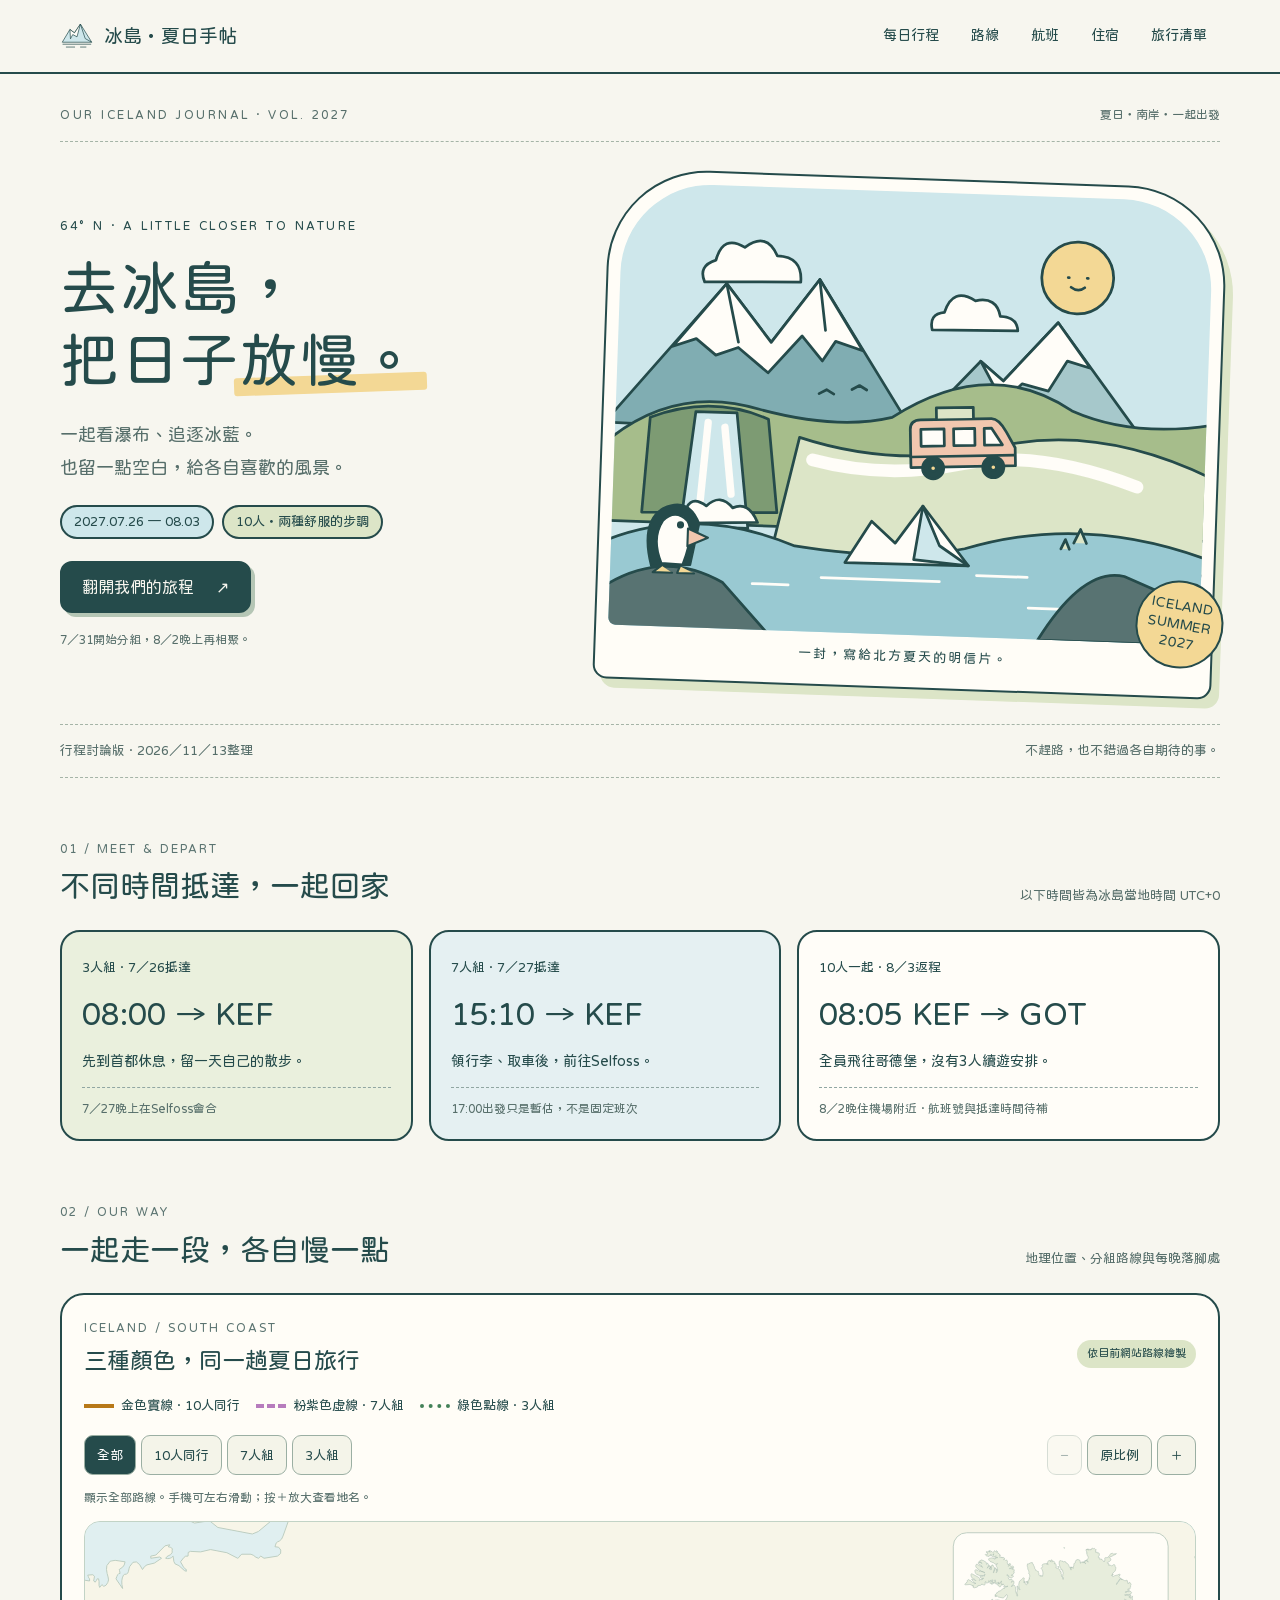
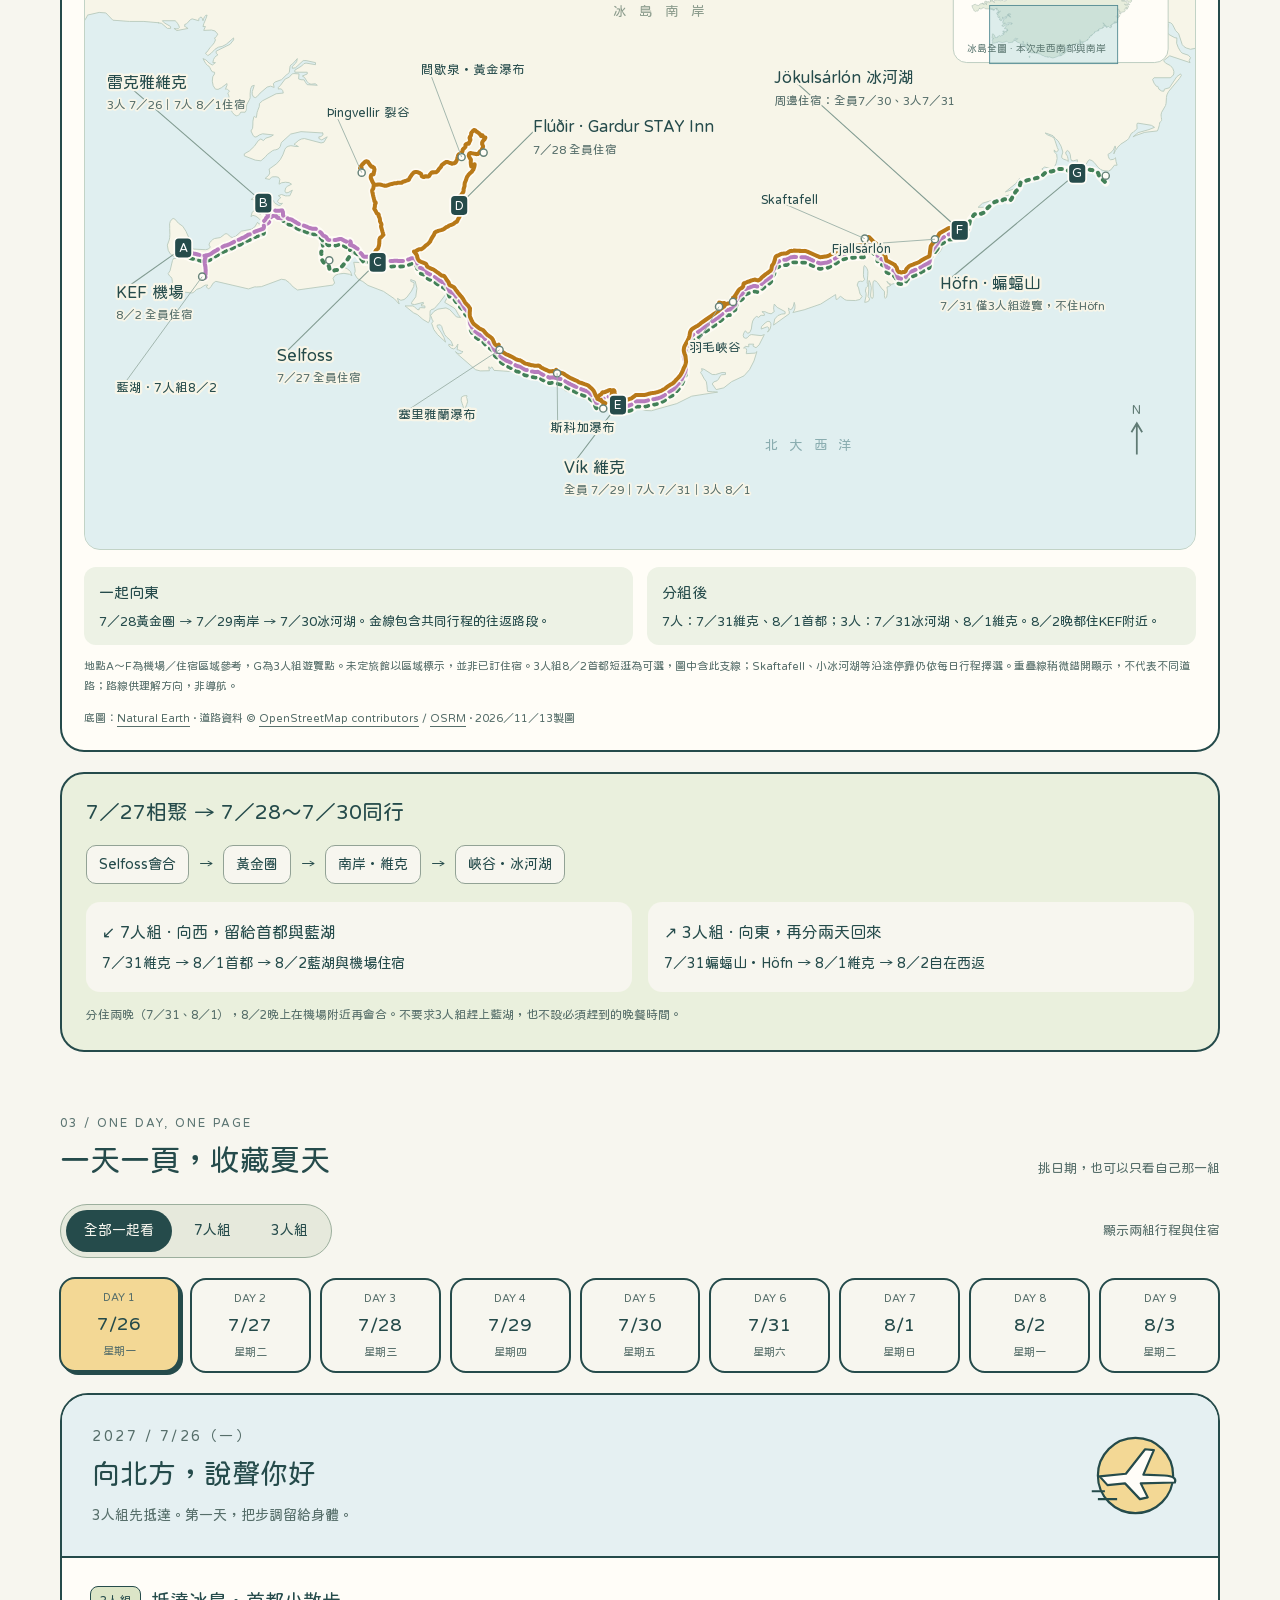
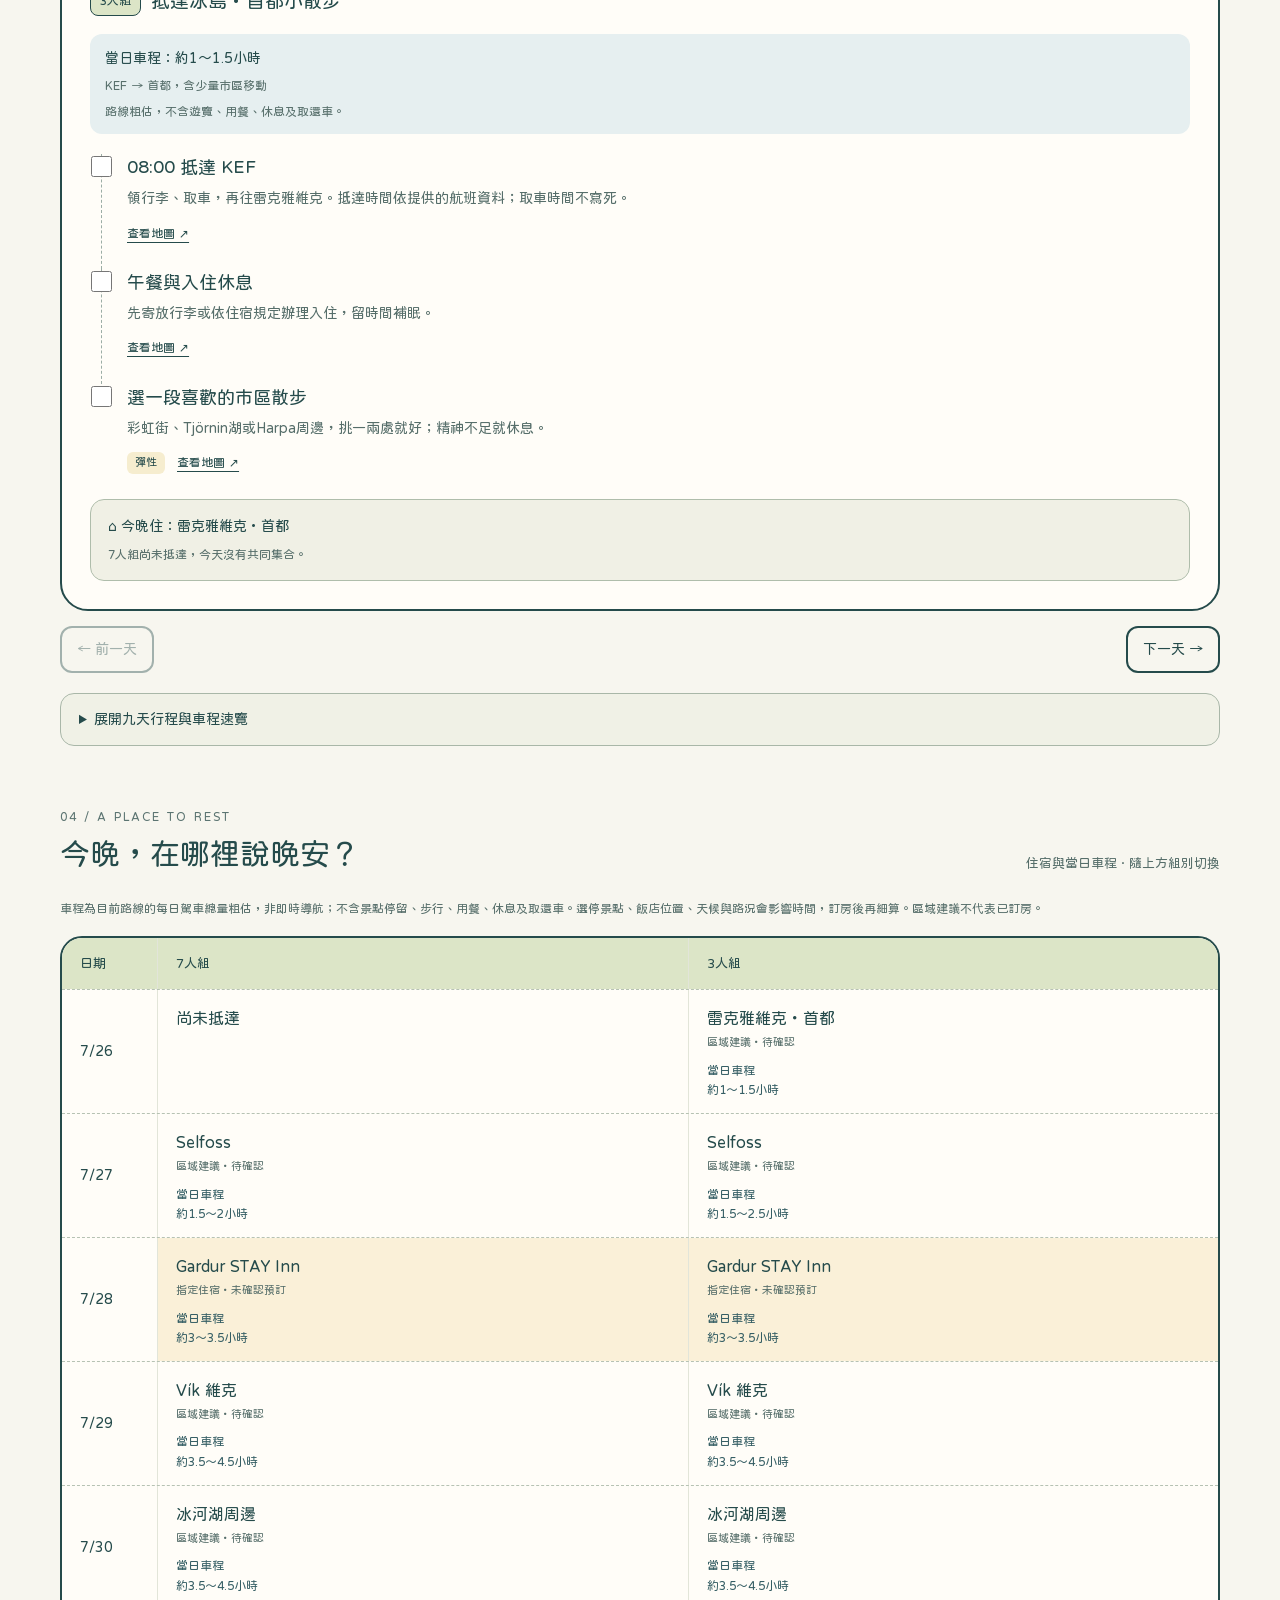
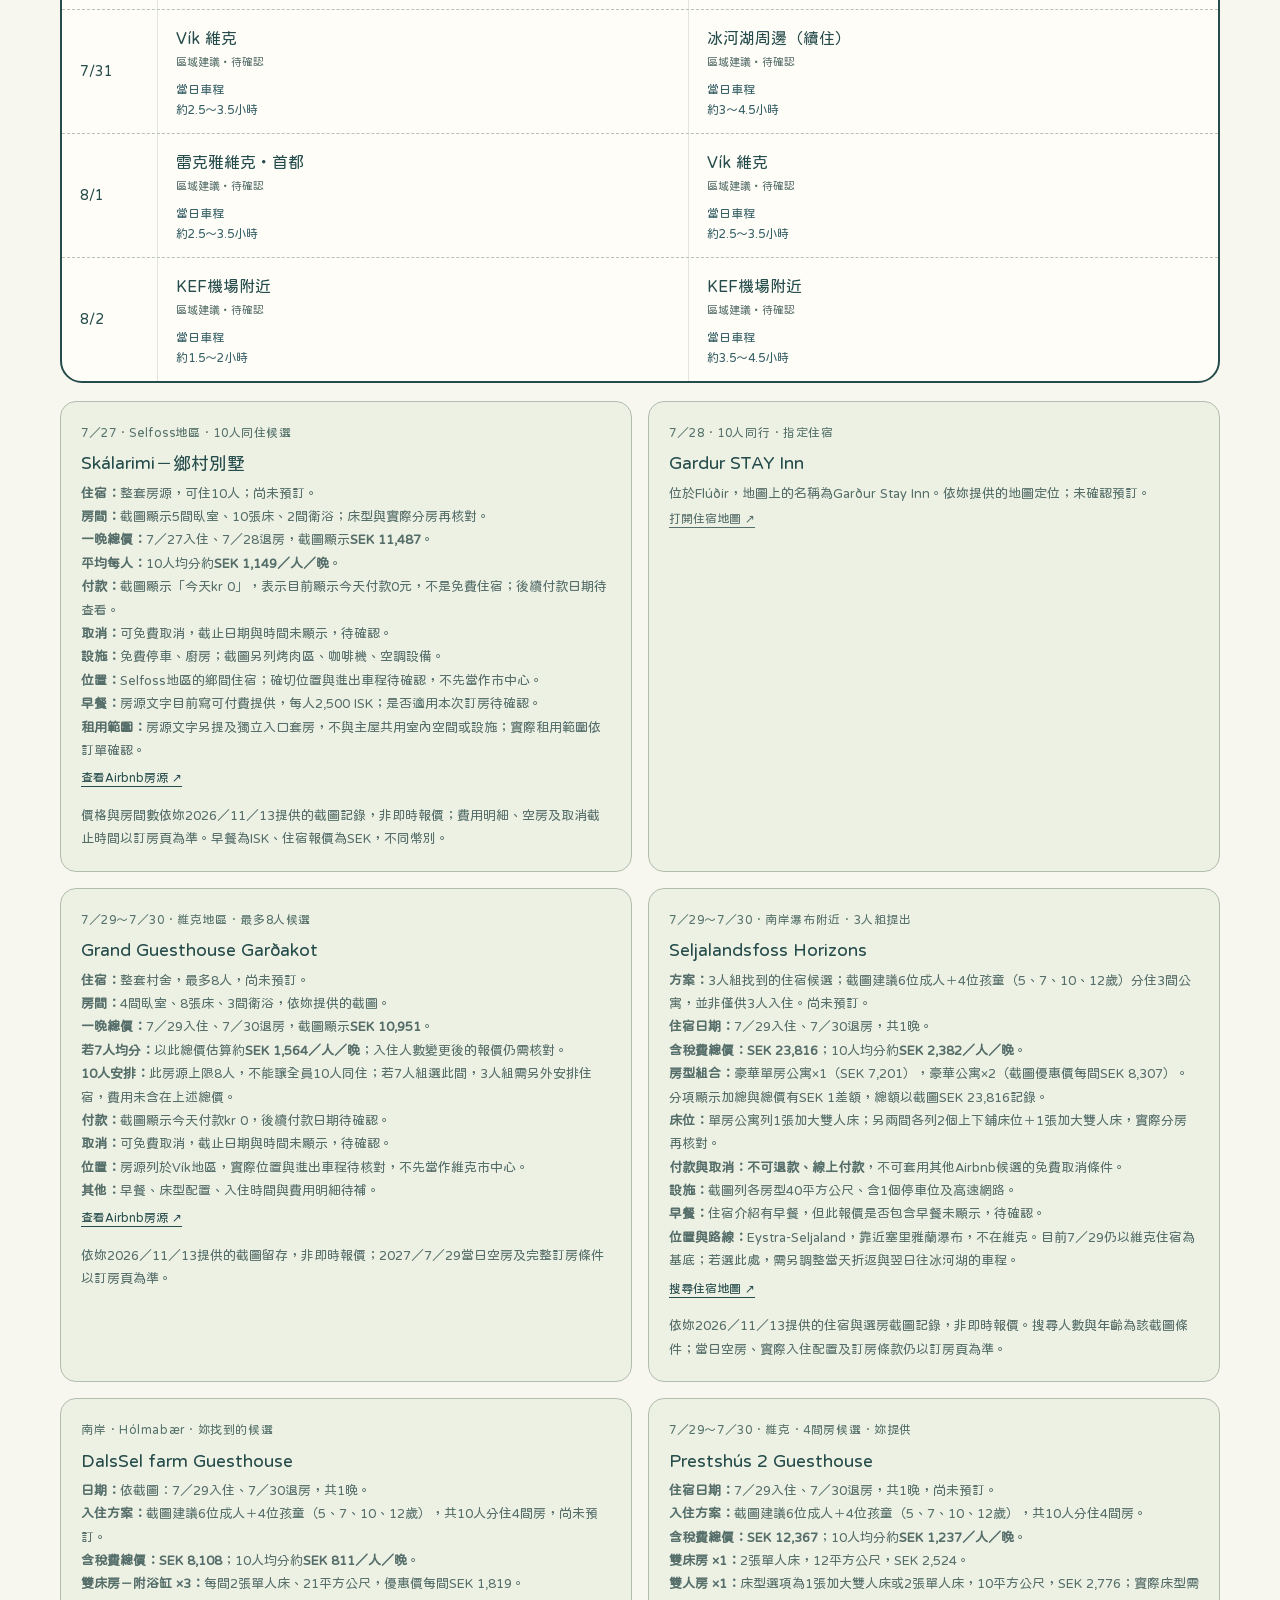
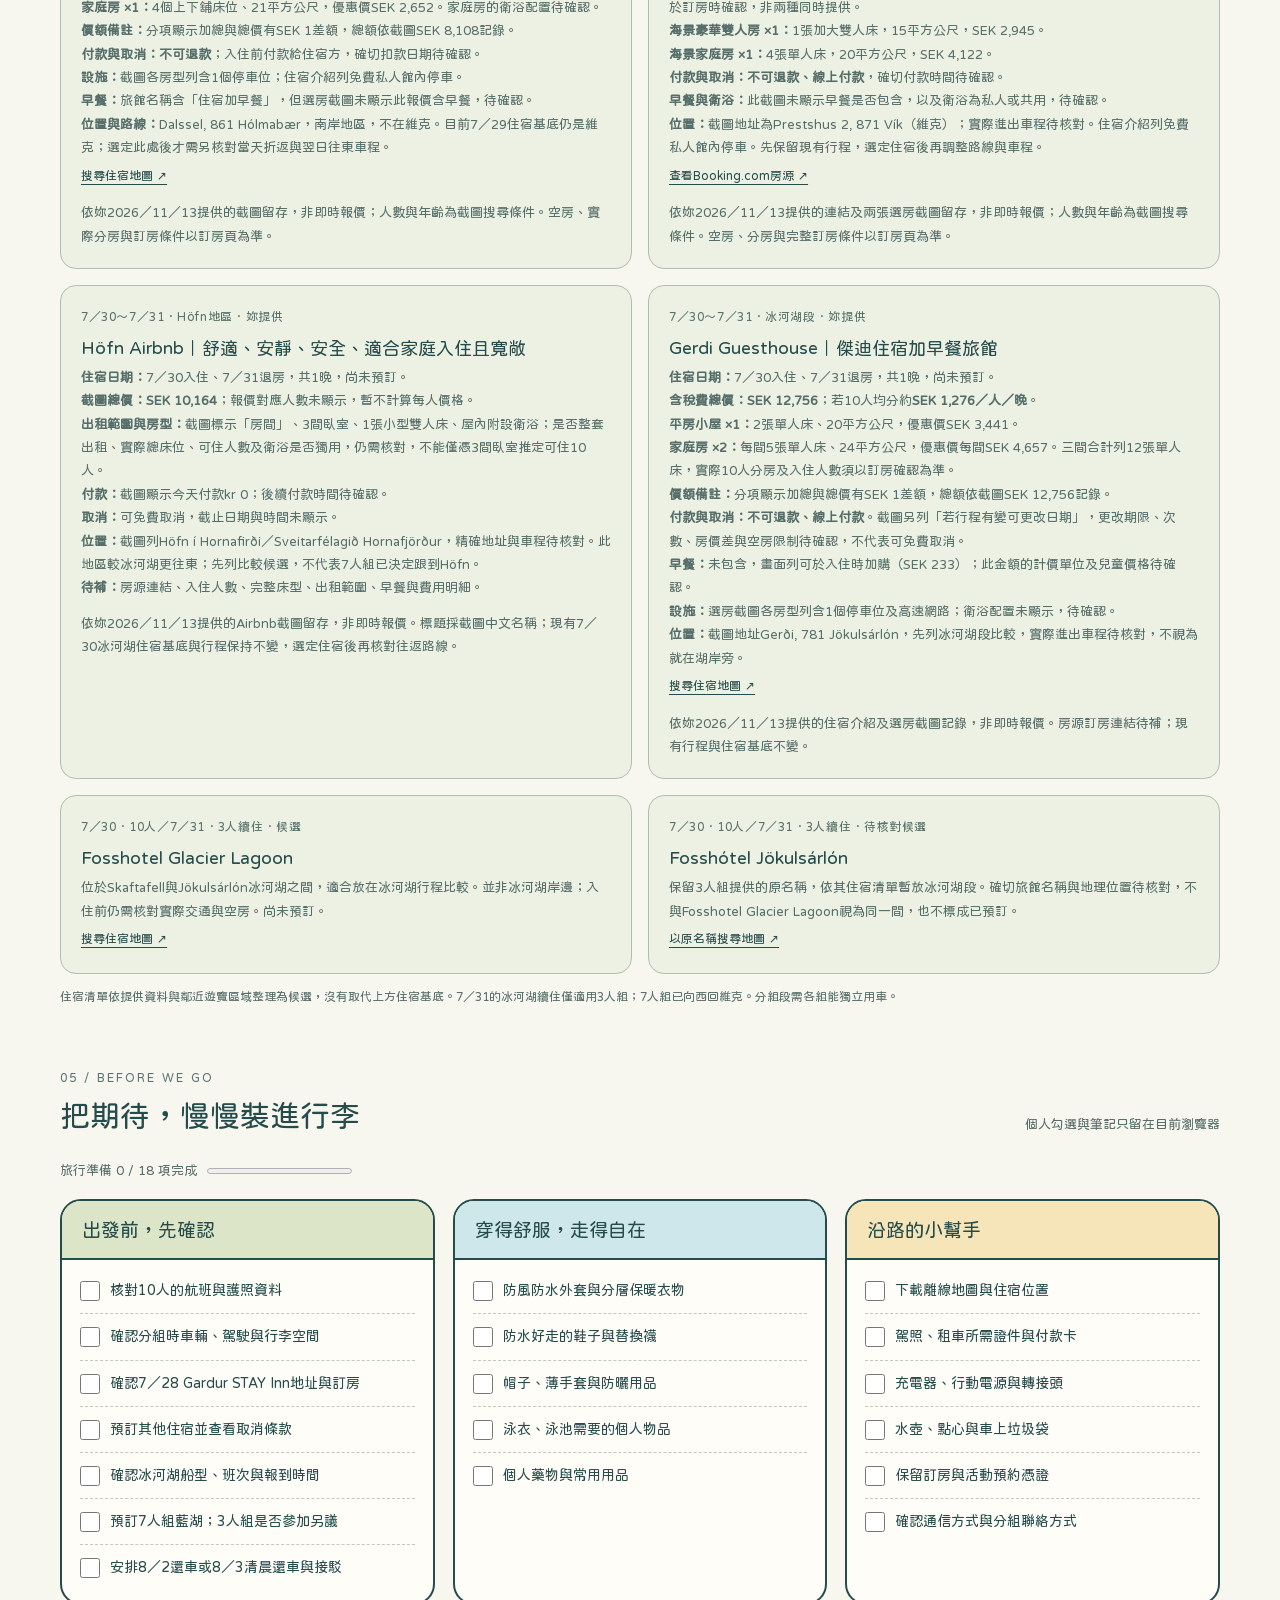
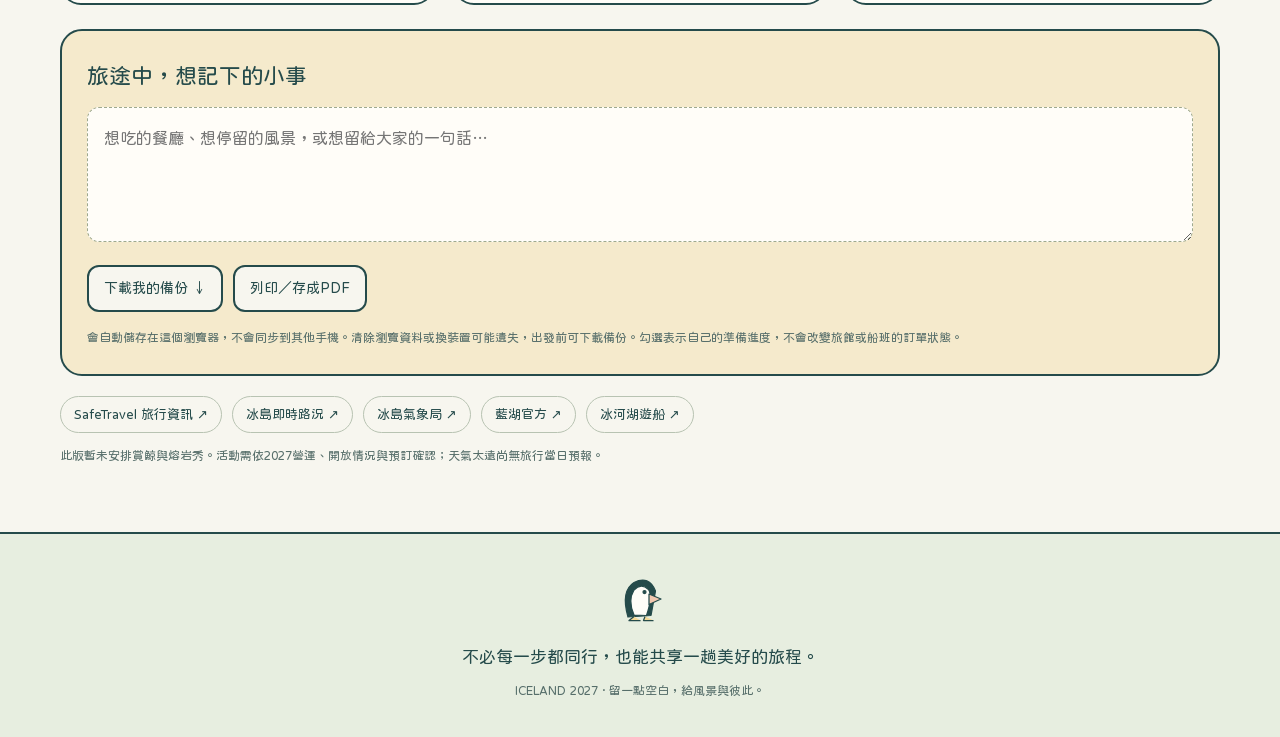
==== commit 56139871: "Add Gerdi lagoon lodging candidate and quote" ====
--- a/iceland-2027/index.html
+++ b/iceland-2027/index.html
@@ -64,13 +64,14 @@
 <article class="softcard" id="stay-dalssel"><div class="candidate-label">南岸 · Hólmabær · 妳找到的候選</div><h3>DalsSel farm Guesthouse</h3><p><strong>日期：</strong>依截圖：7／29入住、7／30退房，共1晚。<br><strong>入住方案：</strong>截圖建議6位成人＋4位孩童（5、7、10、12歲），共10人分住4間房，尚未預訂。<br><strong>含稅費總價：</strong><strong>SEK 8,108</strong>；10人均分約<strong>SEK 811／人／晚</strong>。<br><strong>雙床房－附浴缸 ×3：</strong>每間2張單人床、21平方公尺，優惠價每間SEK 1,819。<br><strong>家庭房 ×1：</strong>4個上下舖床位、21平方公尺，優惠價SEK 2,652。家庭房的衛浴配置待確認。<br><strong>價額備註：</strong>分項顯示加總與總價有SEK 1差額，總額依截圖SEK 8,108記錄。<br><strong>付款與取消：</strong><strong>不可退款</strong>；入住前付款給住宿方，確切扣款日期待確認。<br><strong>設施：</strong>截圖各房型列含1個停車位；住宿介紹列免費私人館內停車。<br><strong>早餐：</strong>旅館名稱含「住宿加早餐」，但選房截圖未顯示此報價含早餐，待確認。<br><strong>位置與路線：</strong>Dalssel, 861 Hólmabær，南岸地區，不在維克。目前7／29住宿基底仍是維克；選定此處後才需另核對當天折返與翌日往東車程。</p><a class="map" href="https://www.google.com/maps/search/?api=1&amp;query=DalsSel%20farm%20Guesthouse%20Iceland" target="_blank" rel="noopener noreferrer">搜尋住宿地圖 ↗</a><p class="small">依妳2026／11／13提供的截圖留存，非即時報價；人數與年齡為截圖搜尋條件。空房、實際分房與訂房條件以訂房頁為準。</p></article>
 <article class="softcard" id="stay-prestshus"><div class="candidate-label">7／29～7／30 · 維克 · 4間房候選 · 妳提供</div><h3>Prestshús 2 Guesthouse</h3><p><strong>住宿日期：</strong>7／29入住、7／30退房，共1晚，尚未預訂。<br><strong>入住方案：</strong>截圖建議6位成人＋4位孩童（5、7、10、12歲），共10人分住4間房。<br><strong>含稅費總價：</strong><strong>SEK 12,367</strong>；10人均分約<strong>SEK 1,237／人／晚</strong>。<br><strong>雙床房 ×1：</strong>2張單人床，12平方公尺，SEK 2,524。<br><strong>雙人房 ×1：</strong>床型選項為1張加大雙人床或2張單人床，10平方公尺，SEK 2,776；實際床型需於訂房時確認，非兩種同時提供。<br><strong>海景豪華雙人房 ×1：</strong>1張加大雙人床，15平方公尺，SEK 2,945。<br><strong>海景家庭房 ×1：</strong>4張單人床，20平方公尺，SEK 4,122。<br><strong>付款與取消：</strong><strong>不可退款、線上付款</strong>，確切付款時間待確認。<br><strong>早餐與衛浴：</strong>此截圖未顯示早餐是否包含，以及衛浴為私人或共用，待確認。<br><strong>位置：</strong>截圖地址為Prestshus 2, 871 Vík（維克）；實際進出車程待核對。住宿介紹列免費私人館內停車。先保留現有行程，選定住宿後再調整路線與車程。</p><a class="map" href="https://www.booking.com/Share-2NjDtb6" target="_blank" rel="noopener noreferrer">查看Booking.com房源 ↗</a><p class="small">依妳2026／11／13提供的連結及兩張選房截圖留存，非即時報價；人數與年齡為截圖搜尋條件。空房、分房與完整訂房條件以訂房頁為準。</p></article>
 <article class="softcard" id="stay-hofn-airbnb"><div class="candidate-label">7／30～7／31 · Höfn地區 · 妳提供</div><h3>Höfn Airbnb｜舒適、安靜、安全、適合家庭入住且寬敞</h3><p><strong>住宿日期：</strong>7／30入住、7／31退房，共1晚，尚未預訂。<br><strong>截圖總價：</strong><strong>SEK 10,164</strong>；報價對應人數未顯示，暫不計算每人價格。<br><strong>出租範圍與房型：</strong>截圖標示「房間」、3間臥室、1張小型雙人床、屋內附設衛浴；是否整套出租、實際總床位、可住人數及衛浴是否獨用，仍需核對，不能僅憑3間臥室推定可住10人。<br><strong>付款：</strong>截圖顯示今天付款kr 0；後續付款時間待確認。<br><strong>取消：</strong>可免費取消，截止日期與時間未顯示。<br><strong>位置：</strong>截圖列Höfn í Hornafirði／Sveitarfélagið Hornafjörður，精確地址與車程待核對。此地區較冰河湖更往東；先列比較候選，不代表7人組已決定跟到Höfn。<br><strong>待補：</strong>房源連結、入住人數、完整床型、出租範圍、早餐與費用明細。</p><p class="small">依妳2026／11／13提供的Airbnb截圖留存，非即時報價。標題採截圖中文名稱；現有7／30冰河湖住宿基底與行程保持不變，選定住宿後再核對往返路線。</p></article>
+<article class="softcard" id="stay-gerdi"><div class="candidate-label">7／30～7／31 · 冰河湖段 · 妳提供</div><h3>Gerdi Guesthouse｜傑迪住宿加早餐旅館</h3><p><strong>住宿日期：</strong>7／30入住、7／31退房，共1晚，尚未預訂。<br><strong>含稅費總價：</strong><strong>SEK 12,756</strong>；若10人均分約<strong>SEK 1,276／人／晚</strong>。<br><strong>平房小屋 ×1：</strong>2張單人床、20平方公尺，優惠價SEK 3,441。<br><strong>家庭房 ×2：</strong>每間5張單人床、24平方公尺，優惠價每間SEK 4,657。三間合計列12張單人床，實際10人分房及入住人數須以訂房確認為準。<br><strong>價額備註：</strong>分項顯示加總與總價有SEK 1差額，總額依截圖SEK 12,756記錄。<br><strong>付款與取消：</strong><strong>不可退款、線上付款</strong>。截圖另列「若行程有變可更改日期」，更改期限、次數、房價差與空房限制待確認，不代表可免費取消。<br><strong>早餐：</strong>未包含，畫面列可於入住時加購（SEK 233）；此金額的計價單位及兒童價格待確認。<br><strong>設施：</strong>選房截圖各房型列含1個停車位及高速網路；衛浴配置未顯示，待確認。<br><strong>位置：</strong>截圖地址Gerði, 781 Jökulsárlón，先列冰河湖段比較，實際進出車程待核對，不視為就在湖岸旁。</p><a class="map" href="https://www.google.com/maps/search/?api=1&amp;query=Gerdi%20Guesthouse%20Iceland" target="_blank" rel="noopener noreferrer">搜尋住宿地圖 ↗</a><p class="small">依妳2026／11／13提供的住宿介紹及選房截圖記錄，非即時報價。房源訂房連結待補；現有行程與住宿基底不變。</p></article>
 <article class="softcard" id="stay-glacier"><div class="candidate-label">7／30 · 10人／7／31 · 3人續住 · 候選</div><h3>Fosshotel Glacier Lagoon</h3><p>位於Skaftafell與Jökulsárlón冰河湖之間，適合放在冰河湖行程比較。並非冰河湖岸邊；入住前仍需核對實際交通與空房。尚未預訂。</p><a class="map" href="https://www.google.com/maps/search/?api=1&amp;query=Fosshotel%20Glacier%20Lagoon%20Iceland" target="_blank" rel="noopener noreferrer">搜尋住宿地圖 ↗</a></article>
 <article class="softcard" id="stay-jokulsarlon"><div class="candidate-label">7／30 · 10人／7／31 · 3人續住 · 待核對候選</div><h3>Fosshótel Jökulsárlón</h3><p>保留3人組提供的原名稱，依其住宿清單暫放冰河湖段。確切旅館名稱與地理位置待核對，不與Fosshotel Glacier Lagoon視為同一間，也不標成已預訂。</p><a class="map" href="https://www.google.com/maps/search/?api=1&amp;query=Fossh%C3%B3tel%20J%C3%B6kuls%C3%A1rl%C3%B3n%20Iceland" target="_blank" rel="noopener noreferrer">以原名稱搜尋地圖 ↗</a></article></div><p class="small">住宿清單依提供資料與鄰近遊覽區域整理為候選，沒有取代上方住宿基底。7／31的冰河湖續住僅適用3人組；7人組已向西回維克。分組段需各組能獨立用車。</p></section>
 <section id="prepare" class="section wrap"><div class="sectionhead"><div><p class="sectionnum">05 / BEFORE WE GO</p><h2>把期待，慢慢裝進行李</h2></div><p>個人勾選與筆記只留在目前瀏覽器</p></div><p class="progressmeta"><span id="progresslabel">準備進度</span><progress id="progress" max="1" value="0" aria-label="旅行準備清單進度"></progress></p><div class="packing" id="packing"></div><div class="memo"><label for="memo">旅途中，想記下的小事</label><textarea id="memo" placeholder="想吃的餐廳、想停留的風景，或想留給大家的一句話…"></textarea><div class="tools"><button class="button" type="button" id="export">下載我的備份 ↓</button><button class="button" type="button" id="print">列印／存成PDF</button></div><p class="localnote">會自動儲存在這個瀏覽器，不會同步到其他手機。清除瀏覽資料或換裝置可能遺失，出發前可下載備份。勾選表示自己的準備進度，不會改變旅館或船班的訂單狀態。</p><p id="storageerror" class="storageerror" hidden role="status">這個瀏覽器目前無法儲存。仍可使用頁面，離開前請下載備份。</p></div><div class="resources"><a class="resource" href="https://safetravel.is/" target="_blank" rel="noopener noreferrer">SafeTravel 旅行資訊 ↗</a><a class="resource" href="https://umferdin.is/en" target="_blank" rel="noopener noreferrer">冰島即時路況 ↗</a><a class="resource" href="https://en.vedur.is/" target="_blank" rel="noopener noreferrer">冰島氣象局 ↗</a><a class="resource" href="https://www.bluelagoon.com/" target="_blank" rel="noopener noreferrer">藍湖官方 ↗</a><a class="resource" href="https://icelagoon.is/" target="_blank" rel="noopener noreferrer">冰河湖遊船 ↗</a></div><p class="small">此版暫未安排賞鯨與熔岩秀。活動需依2027營運、開放情況與預訂確認；天氣太遠尚無旅行當日預報。</p></section>
 </main><footer class="footer"><svg aria-hidden="true" viewBox="0 0 120 100"><use href="#puffin"/></svg><p>不必每一步都同行，也能共享一趟美好的旅程。</p><small>ICELAND 2027 · 留一點空白，給風景與彼此。</small></footer><div class="toast" id="toast" role="status" hidden></div>
 <script>
 'use strict';
-const days=[{"date": "7/26", "week": "一", "theme": "向北方，說聲你好", "subtitle": "3人組先抵達。第一天，把步調留給身體。", "icon": "plane", "lanes": [{"group": "3", "title": "抵達冰島・首都小散步", "items": [{"title": "08:00 抵達 KEF", "desc": "領行李、取車，再往雷克雅維克。抵達時間依提供的航班資料；取車時間不寫死。", "place": "Keflavik International Airport", "tag": null}, {"title": "午餐與入住休息", "desc": "先寄放行李或依住宿規定辦理入住，留時間補眠。", "place": "Reykjavik Iceland", "tag": null}, {"title": "選一段喜歡的市區散步", "desc": "彩虹街、Tjörnin湖或Harpa周邊，挑一兩處就好；精神不足就休息。", "place": "Rainbow Street Reykjavik", "tag": "彈性"}], "stay": "雷克雅維克・首都", "note": "7人組尚未抵達，今天沒有共同集合。", "drive": "約1～1.5小時", "driveRoute": "KEF → 首都，含少量市區移動"}]}, {"date": "7/27", "week": "二", "theme": "十個人的旅程，開始了", "subtitle": "3人組先採買，7人組下午抵達；晚上在Selfoss相聚。", "icon": "house", "lanes": [{"group": "3", "title": "慢慢出發，先到Selfoss", "items": [{"title": "上午：熔岩隧道，或悠閒出發", "desc": "Raufarhólshellir為可選活動，若參加需先確認導覽及預約時段。", "place": "Raufarholshellir Iceland", "tag": "可選・待預約"}, {"title": "午餐、採買與入住", "desc": "前往Selfoss，Krónan採買；選定分店後再核對營業時間。", "place": "Kronan Selfoss Iceland", "tag": null}], "stay": "Selfoss", "note": "不預設3人組需回機場接人。", "candidateSource": "妳提供的住宿", "candidates": [{"name": "Skálarimi－鄉村別墅｜10人候選", "anchor": "stay-skalarimi", "desc": "7／27 Selfoss地區住宿候選。妳提供的截圖：可住10人、5間臥室、10張床、2間衛浴。7／27～7／28一晚共SEK 11,487，10人平均約SEK 1,149／人。可免費取消，截止時間待確認；尚未預訂。"}], "drive": "約1.5～2.5小時", "driveRoute": "首都 → 熔岩隧道（可選）→ Selfoss"}, {"group": "7", "title": "15:10 抵達，今晚不趕遠路", "items": [{"title": "15:10 抵達 KEF", "desc": "預留領行李與取車時間。", "place": "Keflavik International Airport", "tag": null}, {"title": "約17:00 出發往Selfoss", "desc": "這是暫估出發時間，依實際出關、取車與航班狀況調整；今晚不一路開到維克。", "place": "Selfoss Iceland", "tag": "時間暫估"}, {"title": "晚上會合、吃飯休息", "desc": "兩組在Selfoss會合，晚餐時間保持彈性，不為集合趕路。", "place": null, "tag": null}], "stay": "Selfoss", "note": "", "candidateSource": "妳提供的住宿", "candidates": [{"name": "Skálarimi－鄉村別墅｜10人候選", "anchor": "stay-skalarimi", "desc": "7／27 Selfoss地區住宿候選。妳提供的截圖：可住10人、5間臥室、10張床、2間衛浴。7／27～7／28一晚共SEK 11,487，10人平均約SEK 1,149／人。可免費取消，截止時間待確認；尚未預訂。"}], "drive": "約1.5～2小時", "driveRoute": "KEF → Selfoss"}]}, {"date": "7/28", "week": "三", "theme": "沿著大地的呼吸", "subtitle": "裂谷、間歇泉與黃金瀑布，今天一起走黃金圈。", "icon": "geyser", "lanes": [{"group": "all", "title": "10人同行・黃金圈", "items": [{"title": "Selfoss 出發", "desc": "早餐後出發，途中留午餐與休息時間。", "place": "Selfoss Iceland", "tag": null}, {"title": "Þingvellir 辛格維利爾國家公園", "desc": "挑主要觀景點和一小段裂谷步道，不需要走完整座公園。", "place": "Thingvellir National Park Iceland", "tag": null}, {"title": "Geysir／Strokkur 間歇泉", "desc": "沿開放步道看地熱與間歇泉。", "place": "Strokkur Iceland", "tag": null}, {"title": "Gullfoss 黃金瀑布", "desc": "看層層水霧，停留時間依體力調整。", "place": "Gullfoss Iceland", "tag": null}, {"title": "入住 Gardur STAY Inn", "desc": "位於Flúðir，地圖名稱為Garður Stay Inn。入住時間與訂房狀態待確認。", "place": null, "tag": "指定住宿・未確認預訂", "mapUrl": "https://maps.app.goo.gl/1Zui3sFzSu9t79Dx8?g_st=ac"}], "stay": "Gardur STAY Inn", "note": "位於黃金圈的Flúðir，並非Hella或機場附近的Garður鎮；以提供的地圖連結導航。", "drive": "約3～3.5小時", "driveRoute": "Selfoss → Þingvellir → Geysir → Gullfoss → Flúðir"}]}, {"date": "7/29", "week": "四", "theme": "瀑布落下，海風迎面", "subtitle": "沿南岸向東。每一站都值得停下，不必每條步道都走完。", "icon": "waterfall", "lanes": [{"group": "all", "title": "10人同行・南岸與維克", "items": [{"title": "Seljalandsfoss 塞里雅蘭瀑布", "desc": "欣賞瀑布；是否繞到瀑布後方，依當日開放、路況與體力決定。", "place": "Seljalandsfoss Iceland", "tag": null}, {"title": "Skógafoss 斯科加瀑布", "desc": "以瀑布下方觀景為主，不強求爬上長階梯。", "place": "Skogafoss Iceland", "tag": null}, {"title": "Dyrhólaey 迪霍拉里海岬", "desc": "看海岸、海蝕拱門；依當日開放區域遊覽。", "place": "Dyrholaey Iceland", "tag": null}, {"title": "Reynisfjara 雷尼斯黑沙灘", "desc": "在安全開放區域看黑沙與玄武岩，遵守現場警示，遠離浪線。", "place": "Reynisfjara Iceland", "tag": null}, {"title": "維克用餐・教堂短停", "desc": "依當天節奏安排午餐或晚餐；教堂有餘裕再去。", "place": "Vik Church Iceland", "tag": "彈性"}], "stay": "Vík 維克", "note": "今日停靠點較多，不另加熔岩秀。天候或體力不適合的點可留回程。", "candidates": [{"name": "Seljalandsfoss Horizons", "anchor": "stay-horizons", "desc": "3人組找到的7／29～7／30候選。截圖方案為6位成人＋4位孩童分住3間公寓，含稅費共SEK 23,816，10人均分約SEK 2,382／人；不可退款、線上付款。位於塞里雅蘭瀑布附近，不在維克；若選此處，需重排折返與翌日往東車程。尚未預訂。"}, {"name": "Grand Guesthouse Garðakot｜最多8人", "anchor": "stay-gardakot", "desc": "7／29入住、7／30退房，截圖一晚總價SEK 10,951。4間臥室、8張床、3間衛浴，最多8人，不能供10人全住；若7人組選此間，3人組需另找住宿。以截圖價7人均分約SEK 1,564／人；尚未預訂。"}, {"name": "DalsSel farm Guesthouse｜4間房候選", "anchor": "stay-dalssel", "desc": "妳找到的南岸住宿候選。截圖7／29～7／30：3間雙床房（各2張單人床、附浴缸）＋1間家庭房（4個上下舖床位），含稅費共SEK 8,108，10人均分約SEK 811／人。不可退款、入住前付款給住宿方。位於Hólmabær，不在維克；尚未預訂。"}, {"name": "Prestshús 2 Guesthouse", "anchor": "stay-prestshus", "desc": "妳提供的7／29～7／30住宿候選。截圖10人分住4間房：雙床房、雙人房、海景豪華雙人房、海景家庭房各1間，含稅費共SEK 12,367，10人均分約SEK 1,237／人。不可退款、線上付款。早餐與衛浴配置待確認；尚未預訂。"}], "candidateSource": "原清單與妳提供的住宿", "drive": "約3.5～4.5小時", "driveRoute": "Flúðir → 南岸瀑布 → 海岬／黑沙灘 → 維克"}]}, {"date": "7/30", "week": "五", "theme": "把一整片冰藍，收進眼裡", "subtitle": "一起走到冰河湖。今天的主角，是浮冰與水面。", "icon": "ice", "lanes": [{"group": "all", "title": "10人同行・峽谷與冰河湖", "items": [{"title": "Fjaðrárgljúfur 羽毛峽谷", "desc": "從維克出發，走主要觀景路段，不走封閉區。", "place": "Fjadrargljufur Iceland", "tag": null}, {"title": "午餐・繼續往東", "desc": "留足交通和休息緩衝，不把遊船訂在難以趕到的時段。", "place": null, "tag": null}, {"title": "Jökulsárlón 傑古沙龍冰河湖", "desc": "遊船為預計安排，船型、報到時間與班次待確認；尚未預訂。", "place": "Jokulsarlon Glacier Lagoon", "tag": "遊船待預約"}, {"title": "鑽石沙灘", "desc": "慢慢看冰塊與黑沙海岸，依浪況留在安全範圍。", "place": "Diamond Beach Iceland", "tag": null}], "stay": "冰河湖周邊", "note": "Fjallsárlón小冰河湖若時間不足，留各組西返再去，不硬塞在船班前後。", "candidates": [{"name": "Fosshotel Glacier Lagoon", "anchor": "stay-glacier", "desc": "位於Skaftafell與傑古沙龍冰河湖之間，列為冰河湖行程的住宿候選。"}, {"name": "Fosshótel Jökulsárlón", "anchor": "stay-jokulsarlon", "desc": "依原清單暫放冰河湖段；旅館確切名稱與位置待核對，不先視為上一間飯店。"}, {"name": "Höfn Airbnb｜舒適、安靜、安全、適合家庭入住且寬敞", "anchor": "stay-hofn-airbnb", "desc": "妳提供的7／30～7／31候選，截圖一晚總價SEK 10,164，可免費取消、期限待確認。出租範圍、實際床位及可住人數待核對，不先視為10人整套房源。Höfn地區較冰河湖往東；若選定再調整路線，尚未預訂。"}], "candidateSource": "原清單與妳提供的住宿", "drive": "約3.5～4.5小時", "driveRoute": "維克 → 羽毛峽谷 → 冰河湖／鑽石沙灘 → 住宿"}]}, {"date": "7/31", "week": "六", "theme": "同一段旅程，兩種步調", "subtitle": "3人組向東追山影，7人組向西慢慢走。今天開始分組。", "icon": "fork", "lanes": [{"group": "3", "title": "向東：蝙蝠山與Höfn", "items": [{"title": "Vestrahorn 蝙蝠山・Stokksnes海岸", "desc": "同一帶安排拍照與散步，不當成兩個相距很遠的景點。", "place": "Vestrahorn Stokksnes Iceland", "tag": null}, {"title": "Höfn 小鎮", "desc": "用餐、港邊散步，保留休息時間。", "place": "Hofn Iceland", "tag": null}, {"title": "回冰河湖周邊", "desc": "回與前晚相同的住宿，不必為了和7人組會合而趕西返。", "place": null, "tag": null}], "stay": "冰河湖周邊（續住）", "note": "", "candidates": [{"name": "Fosshotel Glacier Lagoon", "anchor": "stay-glacier", "desc": "位於Skaftafell與傑古沙龍冰河湖之間，列為冰河湖行程的住宿候選。"}, {"name": "Fosshótel Jökulsárlón", "anchor": "stay-jokulsarlon", "desc": "依原清單暫放冰河湖段；旅館確切名稱與位置待核對，不先視為上一間飯店。"}], "drive": "約3～4.5小時", "driveRoute": "冰河湖區住宿 → Stokksnes／Höfn → 原住宿；依飯店位置差異較大"}, {"group": "7", "title": "向西：不再延伸到Höfn", "items": [{"title": "Fjallsárlón 或 Skaftafell", "desc": "可補小冰河湖，或選冰河觀景步道，依天候與體力擇一為主。", "place": "Fjallsarlon Iceland", "tag": "擇選"}, {"title": "Eldhraun 熔岩原", "desc": "有時間再停留，只走指定步道，不踩踏苔蘚。", "place": "Eldhraun Iceland", "tag": "彈性"}, {"title": "抵達維克・晚餐休息", "desc": "沿途不要求每個點都走完，慢慢回維克。", "place": "Vik Iceland", "tag": null}], "stay": "Vík 維克", "note": "Skaftafell步道長度與開放狀況出發前再確認。", "drive": "約2.5～3.5小時", "driveRoute": "冰河湖區住宿 → 小冰河湖或Skaftafell → 維克"}]}, {"date": "8/1", "week": "日", "theme": "不為相遇，把今天走得太急", "subtitle": "今天不要求會合。3人組只走到維克，7人組進首都。", "icon": "house", "lanes": [{"group": "3", "title": "分段西返・今晚只到維克", "items": [{"title": "冰河湖周邊退房", "desc": "早餐後慢慢向西，不需一天開到首都。", "place": null, "tag": null}, {"title": "挑還沒去的風景", "desc": "Fjallsárlón、Skaftafell冰河觀景步道、Eldhraun熔岩原，選最期待的，不必全排。", "place": "Skaftafell Iceland", "tag": "擇選"}, {"title": "維克用餐與住宿", "desc": "將剩下的西返路段留明天。", "place": "Vik Iceland", "tag": null}], "stay": "Vík 維克", "note": "", "drive": "約2.5～3.5小時", "driveRoute": "冰河湖區住宿 → 沿途選停 → 維克"}, {"group": "7", "title": "往雷克雅維克・首都下午", "items": [{"title": "維克退房，前往首都", "desc": "若途中補瀑布，就相應減少下午市區景點。", "place": "Reykjavik Iceland", "tag": null}, {"title": "入住或寄放行李", "desc": "依住宿的入住與寄放規定安排，先放下行李再散步。", "place": null, "tag": null}, {"title": "哈爾格林姆教堂・彩虹街", "desc": "挑喜歡的街道，找間咖啡店坐坐；教堂室內開放另確認。", "place": "Hallgrimskirkja Reykjavik", "tag": null}, {"title": "晚餐後自由散步", "desc": "看體力決定，不把夜晚排滿。", "place": null, "tag": null}], "stay": "雷克雅維克・首都", "note": "", "drive": "約2.5～3.5小時", "driveRoute": "維克 → 首都，含少量市區移動"}]}, {"date": "8/2", "week": "一", "theme": "各自收藏風景，今晚再相聚", "subtitle": "7人組留給首都與藍湖；3人組用自己的速度完成西返。", "icon": "pool", "lanes": [{"group": "3", "title": "維克出發・自在西返", "items": [{"title": "沿途補瀑布或短停", "desc": "選前面沒看的點，不為固定晚餐時間趕路。", "place": null, "tag": null}, {"title": "首都短逛，或直接往機場住宿", "desc": "若想逛首都，留一段短程散步；沿途停留較久就不硬塞市區。", "place": "Reykjavik Iceland", "tag": "彈性"}, {"title": "晚間到機場附近", "desc": "不要求趕上7人組的藍湖時段；若也想泡湯，再另行協調訂位。", "place": "Keflavik Iceland", "tag": null}], "stay": "KEF機場附近", "note": "", "drive": "約3.5～4.5小時", "driveRoute": "維克 → 首都短逛（可選）→ KEF附近"}, {"group": "7", "title": "首都散步・下午泡藍湖", "items": [{"title": "Harpa、太陽航海者或Tjörnin湖", "desc": "上午挑順路的點散步，不必每處都去。", "place": "Harpa Reykjavik", "tag": null}, {"title": "午餐後前往 Blue Lagoon 藍湖", "desc": "下午預留泡湯；實際入場時間依營運與可訂時段安排，尚未預訂。", "place": "Blue Lagoon Iceland", "tag": "待預約"}, {"title": "前往機場附近住宿", "desc": "泡完湯後不再安排遠程景點。", "place": "Keflavik Iceland", "tag": null}], "stay": "KEF機場附近", "note": "", "drive": "約1.5～2小時", "driveRoute": "首都 → 藍湖 → KEF附近，含少量市區移動"}], "note": "10人晚上在機場附近再會合；有餘裕就一起吃飯，不設必須趕到的晚餐時間。依租車公司與住宿接駁安排還車，早點休息。"}, {"date": "8/3", "week": "二", "theme": "把冰島，帶回日常裡", "subtitle": "10人一起飛回哥德堡。今天只留給平安出發。", "icon": "plane", "lanes": [{"group": "all", "title": "10人同行・KEF → GOT", "items": [{"title": "清晨前往 KEF 航廈", "desc": "依航空公司要求預留報到、托運與安檢時間；若當天還車，另加還車和接駁時間。", "place": "Keflavik International Airport", "tag": null}, {"title": "08:05 飛往哥德堡 GOT", "desc": "依提供的回程時間，10人搭同班機離開。抵達時間與航班號未提供，以機票為準。", "place": "Gothenburg Landvetter Airport", "tag": "全員同班"}], "stay": "— 回到日常 —", "note": "不是7人返程、3人續遊；這版全員一起離開冰島。", "drive": "依住宿待確認", "driveRoute": "機場附近住宿 → KEF航廈；步行或接駁另確認"}]}];
+const days=[{"date": "7/26", "week": "一", "theme": "向北方，說聲你好", "subtitle": "3人組先抵達。第一天，把步調留給身體。", "icon": "plane", "lanes": [{"group": "3", "title": "抵達冰島・首都小散步", "items": [{"title": "08:00 抵達 KEF", "desc": "領行李、取車，再往雷克雅維克。抵達時間依提供的航班資料；取車時間不寫死。", "place": "Keflavik International Airport", "tag": null}, {"title": "午餐與入住休息", "desc": "先寄放行李或依住宿規定辦理入住，留時間補眠。", "place": "Reykjavik Iceland", "tag": null}, {"title": "選一段喜歡的市區散步", "desc": "彩虹街、Tjörnin湖或Harpa周邊，挑一兩處就好；精神不足就休息。", "place": "Rainbow Street Reykjavik", "tag": "彈性"}], "stay": "雷克雅維克・首都", "note": "7人組尚未抵達，今天沒有共同集合。", "drive": "約1～1.5小時", "driveRoute": "KEF → 首都，含少量市區移動"}]}, {"date": "7/27", "week": "二", "theme": "十個人的旅程，開始了", "subtitle": "3人組先採買，7人組下午抵達；晚上在Selfoss相聚。", "icon": "house", "lanes": [{"group": "3", "title": "慢慢出發，先到Selfoss", "items": [{"title": "上午：熔岩隧道，或悠閒出發", "desc": "Raufarhólshellir為可選活動，若參加需先確認導覽及預約時段。", "place": "Raufarholshellir Iceland", "tag": "可選・待預約"}, {"title": "午餐、採買與入住", "desc": "前往Selfoss，Krónan採買；選定分店後再核對營業時間。", "place": "Kronan Selfoss Iceland", "tag": null}], "stay": "Selfoss", "note": "不預設3人組需回機場接人。", "candidateSource": "妳提供的住宿", "candidates": [{"name": "Skálarimi－鄉村別墅｜10人候選", "anchor": "stay-skalarimi", "desc": "7／27 Selfoss地區住宿候選。妳提供的截圖：可住10人、5間臥室、10張床、2間衛浴。7／27～7／28一晚共SEK 11,487，10人平均約SEK 1,149／人。可免費取消，截止時間待確認；尚未預訂。"}], "drive": "約1.5～2.5小時", "driveRoute": "首都 → 熔岩隧道（可選）→ Selfoss"}, {"group": "7", "title": "15:10 抵達，今晚不趕遠路", "items": [{"title": "15:10 抵達 KEF", "desc": "預留領行李與取車時間。", "place": "Keflavik International Airport", "tag": null}, {"title": "約17:00 出發往Selfoss", "desc": "這是暫估出發時間，依實際出關、取車與航班狀況調整；今晚不一路開到維克。", "place": "Selfoss Iceland", "tag": "時間暫估"}, {"title": "晚上會合、吃飯休息", "desc": "兩組在Selfoss會合，晚餐時間保持彈性，不為集合趕路。", "place": null, "tag": null}], "stay": "Selfoss", "note": "", "candidateSource": "妳提供的住宿", "candidates": [{"name": "Skálarimi－鄉村別墅｜10人候選", "anchor": "stay-skalarimi", "desc": "7／27 Selfoss地區住宿候選。妳提供的截圖：可住10人、5間臥室、10張床、2間衛浴。7／27～7／28一晚共SEK 11,487，10人平均約SEK 1,149／人。可免費取消，截止時間待確認；尚未預訂。"}], "drive": "約1.5～2小時", "driveRoute": "KEF → Selfoss"}]}, {"date": "7/28", "week": "三", "theme": "沿著大地的呼吸", "subtitle": "裂谷、間歇泉與黃金瀑布，今天一起走黃金圈。", "icon": "geyser", "lanes": [{"group": "all", "title": "10人同行・黃金圈", "items": [{"title": "Selfoss 出發", "desc": "早餐後出發，途中留午餐與休息時間。", "place": "Selfoss Iceland", "tag": null}, {"title": "Þingvellir 辛格維利爾國家公園", "desc": "挑主要觀景點和一小段裂谷步道，不需要走完整座公園。", "place": "Thingvellir National Park Iceland", "tag": null}, {"title": "Geysir／Strokkur 間歇泉", "desc": "沿開放步道看地熱與間歇泉。", "place": "Strokkur Iceland", "tag": null}, {"title": "Gullfoss 黃金瀑布", "desc": "看層層水霧，停留時間依體力調整。", "place": "Gullfoss Iceland", "tag": null}, {"title": "入住 Gardur STAY Inn", "desc": "位於Flúðir，地圖名稱為Garður Stay Inn。入住時間與訂房狀態待確認。", "place": null, "tag": "指定住宿・未確認預訂", "mapUrl": "https://maps.app.goo.gl/1Zui3sFzSu9t79Dx8?g_st=ac"}], "stay": "Gardur STAY Inn", "note": "位於黃金圈的Flúðir，並非Hella或機場附近的Garður鎮；以提供的地圖連結導航。", "drive": "約3～3.5小時", "driveRoute": "Selfoss → Þingvellir → Geysir → Gullfoss → Flúðir"}]}, {"date": "7/29", "week": "四", "theme": "瀑布落下，海風迎面", "subtitle": "沿南岸向東。每一站都值得停下，不必每條步道都走完。", "icon": "waterfall", "lanes": [{"group": "all", "title": "10人同行・南岸與維克", "items": [{"title": "Seljalandsfoss 塞里雅蘭瀑布", "desc": "欣賞瀑布；是否繞到瀑布後方，依當日開放、路況與體力決定。", "place": "Seljalandsfoss Iceland", "tag": null}, {"title": "Skógafoss 斯科加瀑布", "desc": "以瀑布下方觀景為主，不強求爬上長階梯。", "place": "Skogafoss Iceland", "tag": null}, {"title": "Dyrhólaey 迪霍拉里海岬", "desc": "看海岸、海蝕拱門；依當日開放區域遊覽。", "place": "Dyrholaey Iceland", "tag": null}, {"title": "Reynisfjara 雷尼斯黑沙灘", "desc": "在安全開放區域看黑沙與玄武岩，遵守現場警示，遠離浪線。", "place": "Reynisfjara Iceland", "tag": null}, {"title": "維克用餐・教堂短停", "desc": "依當天節奏安排午餐或晚餐；教堂有餘裕再去。", "place": "Vik Church Iceland", "tag": "彈性"}], "stay": "Vík 維克", "note": "今日停靠點較多，不另加熔岩秀。天候或體力不適合的點可留回程。", "candidates": [{"name": "Seljalandsfoss Horizons", "anchor": "stay-horizons", "desc": "3人組找到的7／29～7／30候選。截圖方案為6位成人＋4位孩童分住3間公寓，含稅費共SEK 23,816，10人均分約SEK 2,382／人；不可退款、線上付款。位於塞里雅蘭瀑布附近，不在維克；若選此處，需重排折返與翌日往東車程。尚未預訂。"}, {"name": "Grand Guesthouse Garðakot｜最多8人", "anchor": "stay-gardakot", "desc": "7／29入住、7／30退房，截圖一晚總價SEK 10,951。4間臥室、8張床、3間衛浴，最多8人，不能供10人全住；若7人組選此間，3人組需另找住宿。以截圖價7人均分約SEK 1,564／人；尚未預訂。"}, {"name": "DalsSel farm Guesthouse｜4間房候選", "anchor": "stay-dalssel", "desc": "妳找到的南岸住宿候選。截圖7／29～7／30：3間雙床房（各2張單人床、附浴缸）＋1間家庭房（4個上下舖床位），含稅費共SEK 8,108，10人均分約SEK 811／人。不可退款、入住前付款給住宿方。位於Hólmabær，不在維克；尚未預訂。"}, {"name": "Prestshús 2 Guesthouse", "anchor": "stay-prestshus", "desc": "妳提供的7／29～7／30住宿候選。截圖10人分住4間房：雙床房、雙人房、海景豪華雙人房、海景家庭房各1間，含稅費共SEK 12,367，10人均分約SEK 1,237／人。不可退款、線上付款。早餐與衛浴配置待確認；尚未預訂。"}], "candidateSource": "原清單與妳提供的住宿", "drive": "約3.5～4.5小時", "driveRoute": "Flúðir → 南岸瀑布 → 海岬／黑沙灘 → 維克"}]}, {"date": "7/30", "week": "五", "theme": "把一整片冰藍，收進眼裡", "subtitle": "一起走到冰河湖。今天的主角，是浮冰與水面。", "icon": "ice", "lanes": [{"group": "all", "title": "10人同行・峽谷與冰河湖", "items": [{"title": "Fjaðrárgljúfur 羽毛峽谷", "desc": "從維克出發，走主要觀景路段，不走封閉區。", "place": "Fjadrargljufur Iceland", "tag": null}, {"title": "午餐・繼續往東", "desc": "留足交通和休息緩衝，不把遊船訂在難以趕到的時段。", "place": null, "tag": null}, {"title": "Jökulsárlón 傑古沙龍冰河湖", "desc": "遊船為預計安排，船型、報到時間與班次待確認；尚未預訂。", "place": "Jokulsarlon Glacier Lagoon", "tag": "遊船待預約"}, {"title": "鑽石沙灘", "desc": "慢慢看冰塊與黑沙海岸，依浪況留在安全範圍。", "place": "Diamond Beach Iceland", "tag": null}], "stay": "冰河湖周邊", "note": "Fjallsárlón小冰河湖若時間不足，留各組西返再去，不硬塞在船班前後。", "candidates": [{"name": "Fosshotel Glacier Lagoon", "anchor": "stay-glacier", "desc": "位於Skaftafell與傑古沙龍冰河湖之間，列為冰河湖行程的住宿候選。"}, {"name": "Fosshótel Jökulsárlón", "anchor": "stay-jokulsarlon", "desc": "依原清單暫放冰河湖段；旅館確切名稱與位置待核對，不先視為上一間飯店。"}, {"name": "Höfn Airbnb｜舒適、安靜、安全、適合家庭入住且寬敞", "anchor": "stay-hofn-airbnb", "desc": "妳提供的7／30～7／31候選，截圖一晚總價SEK 10,164，可免費取消、期限待確認。出租範圍、實際床位及可住人數待核對，不先視為10人整套房源。Höfn地區較冰河湖往東；若選定再調整路線，尚未預訂。"}, {"name": "Gerdi Guesthouse｜平房＋家庭房", "anchor": "stay-gerdi", "desc": "7／30～7／31候選：1間平房小屋＋2間家庭房，截圖含稅費總價SEK 12,756，若10人均分約SEK 1,276／人。不可退款、線上付款；畫面列可更改日期，適用條件待確認。早餐另購，尚未預訂。"}], "candidateSource": "原清單與妳提供的住宿", "drive": "約3.5～4.5小時", "driveRoute": "維克 → 羽毛峽谷 → 冰河湖／鑽石沙灘 → 住宿"}]}, {"date": "7/31", "week": "六", "theme": "同一段旅程，兩種步調", "subtitle": "3人組向東追山影，7人組向西慢慢走。今天開始分組。", "icon": "fork", "lanes": [{"group": "3", "title": "向東：蝙蝠山與Höfn", "items": [{"title": "Vestrahorn 蝙蝠山・Stokksnes海岸", "desc": "同一帶安排拍照與散步，不當成兩個相距很遠的景點。", "place": "Vestrahorn Stokksnes Iceland", "tag": null}, {"title": "Höfn 小鎮", "desc": "用餐、港邊散步，保留休息時間。", "place": "Hofn Iceland", "tag": null}, {"title": "回冰河湖周邊", "desc": "回與前晚相同的住宿，不必為了和7人組會合而趕西返。", "place": null, "tag": null}], "stay": "冰河湖周邊（續住）", "note": "", "candidates": [{"name": "Fosshotel Glacier Lagoon", "anchor": "stay-glacier", "desc": "位於Skaftafell與傑古沙龍冰河湖之間，列為冰河湖行程的住宿候選。"}, {"name": "Fosshótel Jökulsárlón", "anchor": "stay-jokulsarlon", "desc": "依原清單暫放冰河湖段；旅館確切名稱與位置待核對，不先視為上一間飯店。"}], "drive": "約3～4.5小時", "driveRoute": "冰河湖區住宿 → Stokksnes／Höfn → 原住宿；依飯店位置差異較大"}, {"group": "7", "title": "向西：不再延伸到Höfn", "items": [{"title": "Fjallsárlón 或 Skaftafell", "desc": "可補小冰河湖，或選冰河觀景步道，依天候與體力擇一為主。", "place": "Fjallsarlon Iceland", "tag": "擇選"}, {"title": "Eldhraun 熔岩原", "desc": "有時間再停留，只走指定步道，不踩踏苔蘚。", "place": "Eldhraun Iceland", "tag": "彈性"}, {"title": "抵達維克・晚餐休息", "desc": "沿途不要求每個點都走完，慢慢回維克。", "place": "Vik Iceland", "tag": null}], "stay": "Vík 維克", "note": "Skaftafell步道長度與開放狀況出發前再確認。", "drive": "約2.5～3.5小時", "driveRoute": "冰河湖區住宿 → 小冰河湖或Skaftafell → 維克"}]}, {"date": "8/1", "week": "日", "theme": "不為相遇，把今天走得太急", "subtitle": "今天不要求會合。3人組只走到維克，7人組進首都。", "icon": "house", "lanes": [{"group": "3", "title": "分段西返・今晚只到維克", "items": [{"title": "冰河湖周邊退房", "desc": "早餐後慢慢向西，不需一天開到首都。", "place": null, "tag": null}, {"title": "挑還沒去的風景", "desc": "Fjallsárlón、Skaftafell冰河觀景步道、Eldhraun熔岩原，選最期待的，不必全排。", "place": "Skaftafell Iceland", "tag": "擇選"}, {"title": "維克用餐與住宿", "desc": "將剩下的西返路段留明天。", "place": "Vik Iceland", "tag": null}], "stay": "Vík 維克", "note": "", "drive": "約2.5～3.5小時", "driveRoute": "冰河湖區住宿 → 沿途選停 → 維克"}, {"group": "7", "title": "往雷克雅維克・首都下午", "items": [{"title": "維克退房，前往首都", "desc": "若途中補瀑布，就相應減少下午市區景點。", "place": "Reykjavik Iceland", "tag": null}, {"title": "入住或寄放行李", "desc": "依住宿的入住與寄放規定安排，先放下行李再散步。", "place": null, "tag": null}, {"title": "哈爾格林姆教堂・彩虹街", "desc": "挑喜歡的街道，找間咖啡店坐坐；教堂室內開放另確認。", "place": "Hallgrimskirkja Reykjavik", "tag": null}, {"title": "晚餐後自由散步", "desc": "看體力決定，不把夜晚排滿。", "place": null, "tag": null}], "stay": "雷克雅維克・首都", "note": "", "drive": "約2.5～3.5小時", "driveRoute": "維克 → 首都，含少量市區移動"}]}, {"date": "8/2", "week": "一", "theme": "各自收藏風景，今晚再相聚", "subtitle": "7人組留給首都與藍湖；3人組用自己的速度完成西返。", "icon": "pool", "lanes": [{"group": "3", "title": "維克出發・自在西返", "items": [{"title": "沿途補瀑布或短停", "desc": "選前面沒看的點，不為固定晚餐時間趕路。", "place": null, "tag": null}, {"title": "首都短逛，或直接往機場住宿", "desc": "若想逛首都，留一段短程散步；沿途停留較久就不硬塞市區。", "place": "Reykjavik Iceland", "tag": "彈性"}, {"title": "晚間到機場附近", "desc": "不要求趕上7人組的藍湖時段；若也想泡湯，再另行協調訂位。", "place": "Keflavik Iceland", "tag": null}], "stay": "KEF機場附近", "note": "", "drive": "約3.5～4.5小時", "driveRoute": "維克 → 首都短逛（可選）→ KEF附近"}, {"group": "7", "title": "首都散步・下午泡藍湖", "items": [{"title": "Harpa、太陽航海者或Tjörnin湖", "desc": "上午挑順路的點散步，不必每處都去。", "place": "Harpa Reykjavik", "tag": null}, {"title": "午餐後前往 Blue Lagoon 藍湖", "desc": "下午預留泡湯；實際入場時間依營運與可訂時段安排，尚未預訂。", "place": "Blue Lagoon Iceland", "tag": "待預約"}, {"title": "前往機場附近住宿", "desc": "泡完湯後不再安排遠程景點。", "place": "Keflavik Iceland", "tag": null}], "stay": "KEF機場附近", "note": "", "drive": "約1.5～2小時", "driveRoute": "首都 → 藍湖 → KEF附近，含少量市區移動"}], "note": "10人晚上在機場附近再會合；有餘裕就一起吃飯，不設必須趕到的晚餐時間。依租車公司與住宿接駁安排還車，早點休息。"}, {"date": "8/3", "week": "二", "theme": "把冰島，帶回日常裡", "subtitle": "10人一起飛回哥德堡。今天只留給平安出發。", "icon": "plane", "lanes": [{"group": "all", "title": "10人同行・KEF → GOT", "items": [{"title": "清晨前往 KEF 航廈", "desc": "依航空公司要求預留報到、托運與安檢時間；若當天還車，另加還車和接駁時間。", "place": "Keflavik International Airport", "tag": null}, {"title": "08:05 飛往哥德堡 GOT", "desc": "依提供的回程時間，10人搭同班機離開。抵達時間與航班號未提供，以機票為準。", "place": "Gothenburg Landvetter Airport", "tag": "全員同班"}], "stay": "— 回到日常 —", "note": "不是7人返程、3人續遊；這版全員一起離開冰島。", "drive": "依住宿待確認", "driveRoute": "機場附近住宿 → KEF航廈；步行或接駁另確認"}]}];
 const prep=[{title:'出發前，先確認',items:['核對10人的航班與護照資料','確認分組時車輛、駕駛與行李空間','確認7／28 Gardur STAY Inn地址與訂房','預訂其他住宿並查看取消條款','確認冰河湖船型、班次與報到時間','預訂7人組藍湖；3人組是否參加另議','安排8／2還車或8／3清晨還車與接駁']},{title:'穿得舒服，走得自在',items:['防風防水外套與分層保暖衣物','防水好走的鞋子與替換襪','帽子、薄手套與防曬用品','泳衣、泳池需要的個人物品','個人藥物與常用用品']},{title:'沿路的小幫手',items:['下載離線地圖與住宿位置','駕照、租車所需證件與付款卡','充電器、行動電源與轉接頭','水壺、點心與車上垃圾袋','保留訂房與活動預約憑證','確認通信方式與分組聯絡方式']}];
 const KEY='iceland-summer-journal-2027-v1';let state={group:'all',day:0,checks:{},note:''};let storageOK=true;
 try{const raw=JSON.parse(localStorage.getItem(KEY)||'null');if(raw&&typeof raw==='object'){if(['all','7','3'].includes(raw.group))state.group=raw.group;if(Number.isInteger(raw.day)&&raw.day>=0&&raw.day<days.length)state.day=raw.day;if(raw.checks&&typeof raw.checks==='object'&&!Array.isArray(raw.checks))state.checks=raw.checks;if(typeof raw.note==='string')state.note=raw.note;}}catch(_){storageOK=false}
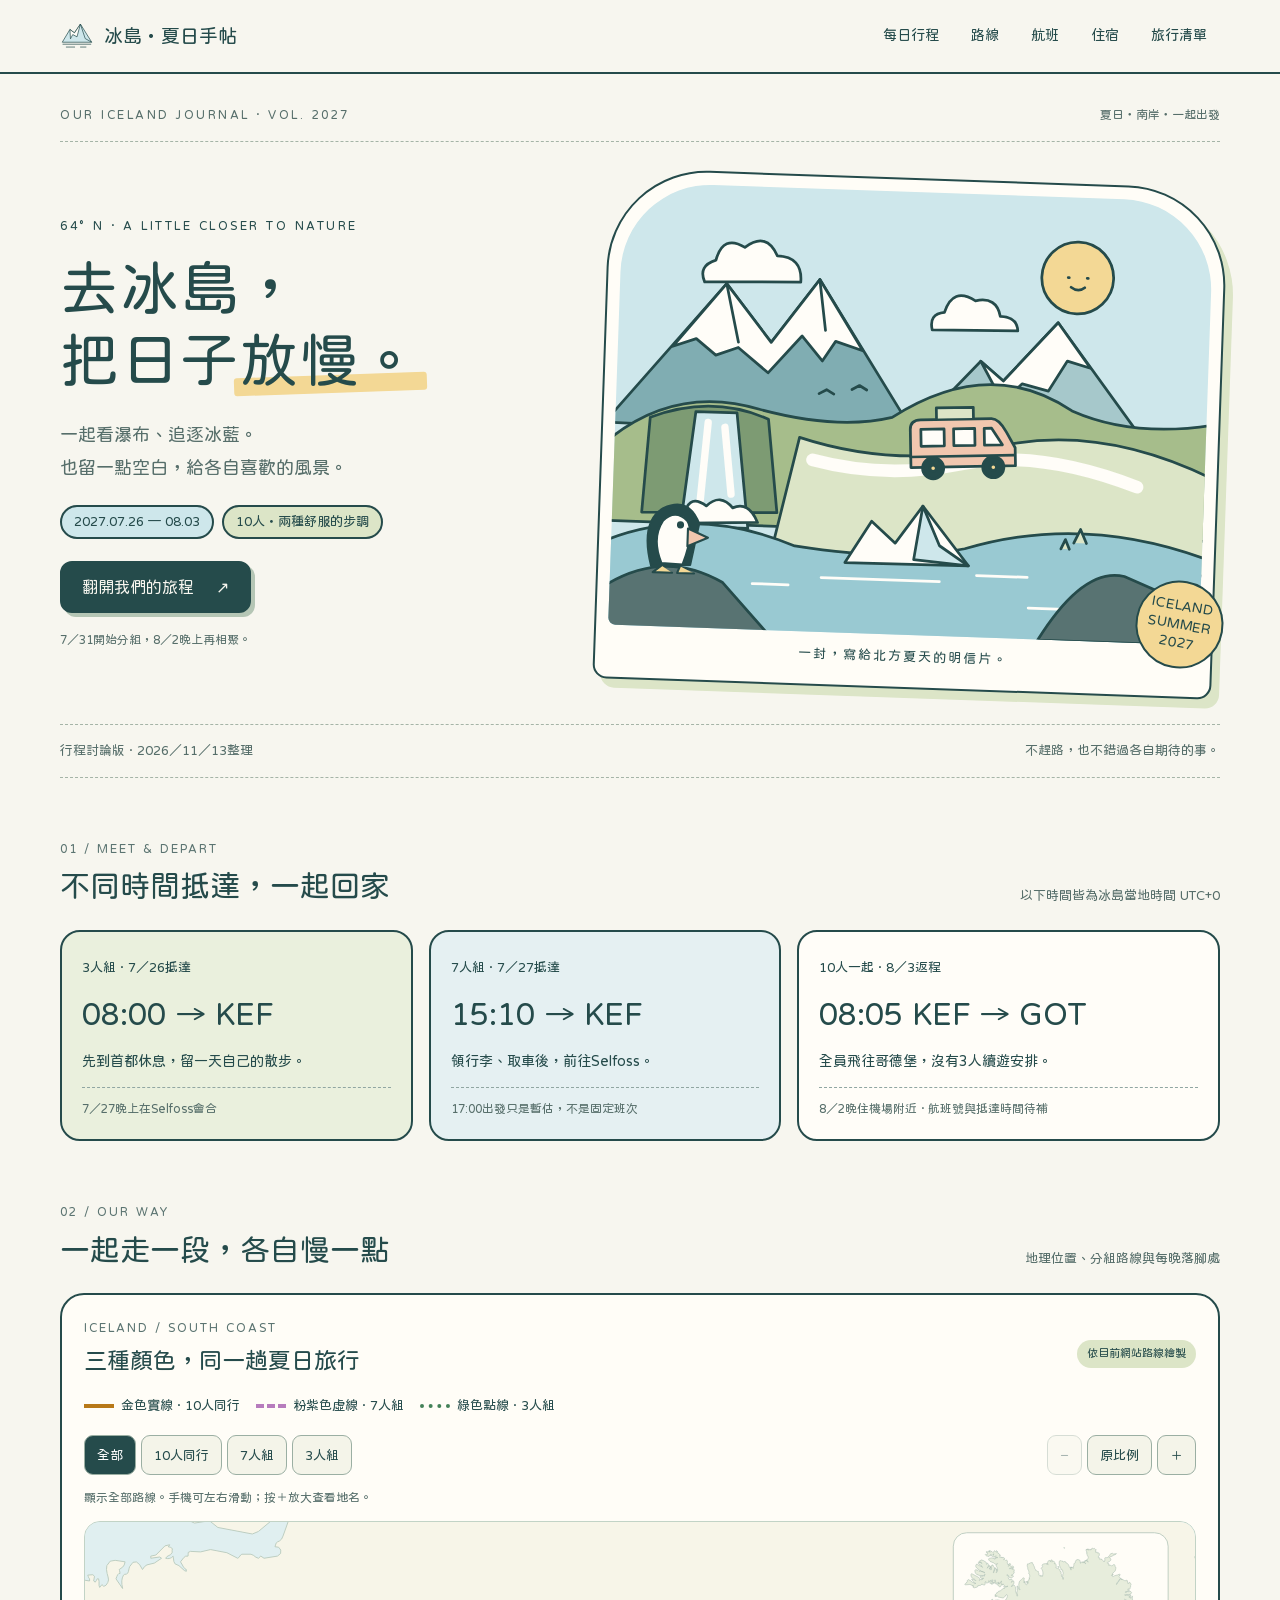
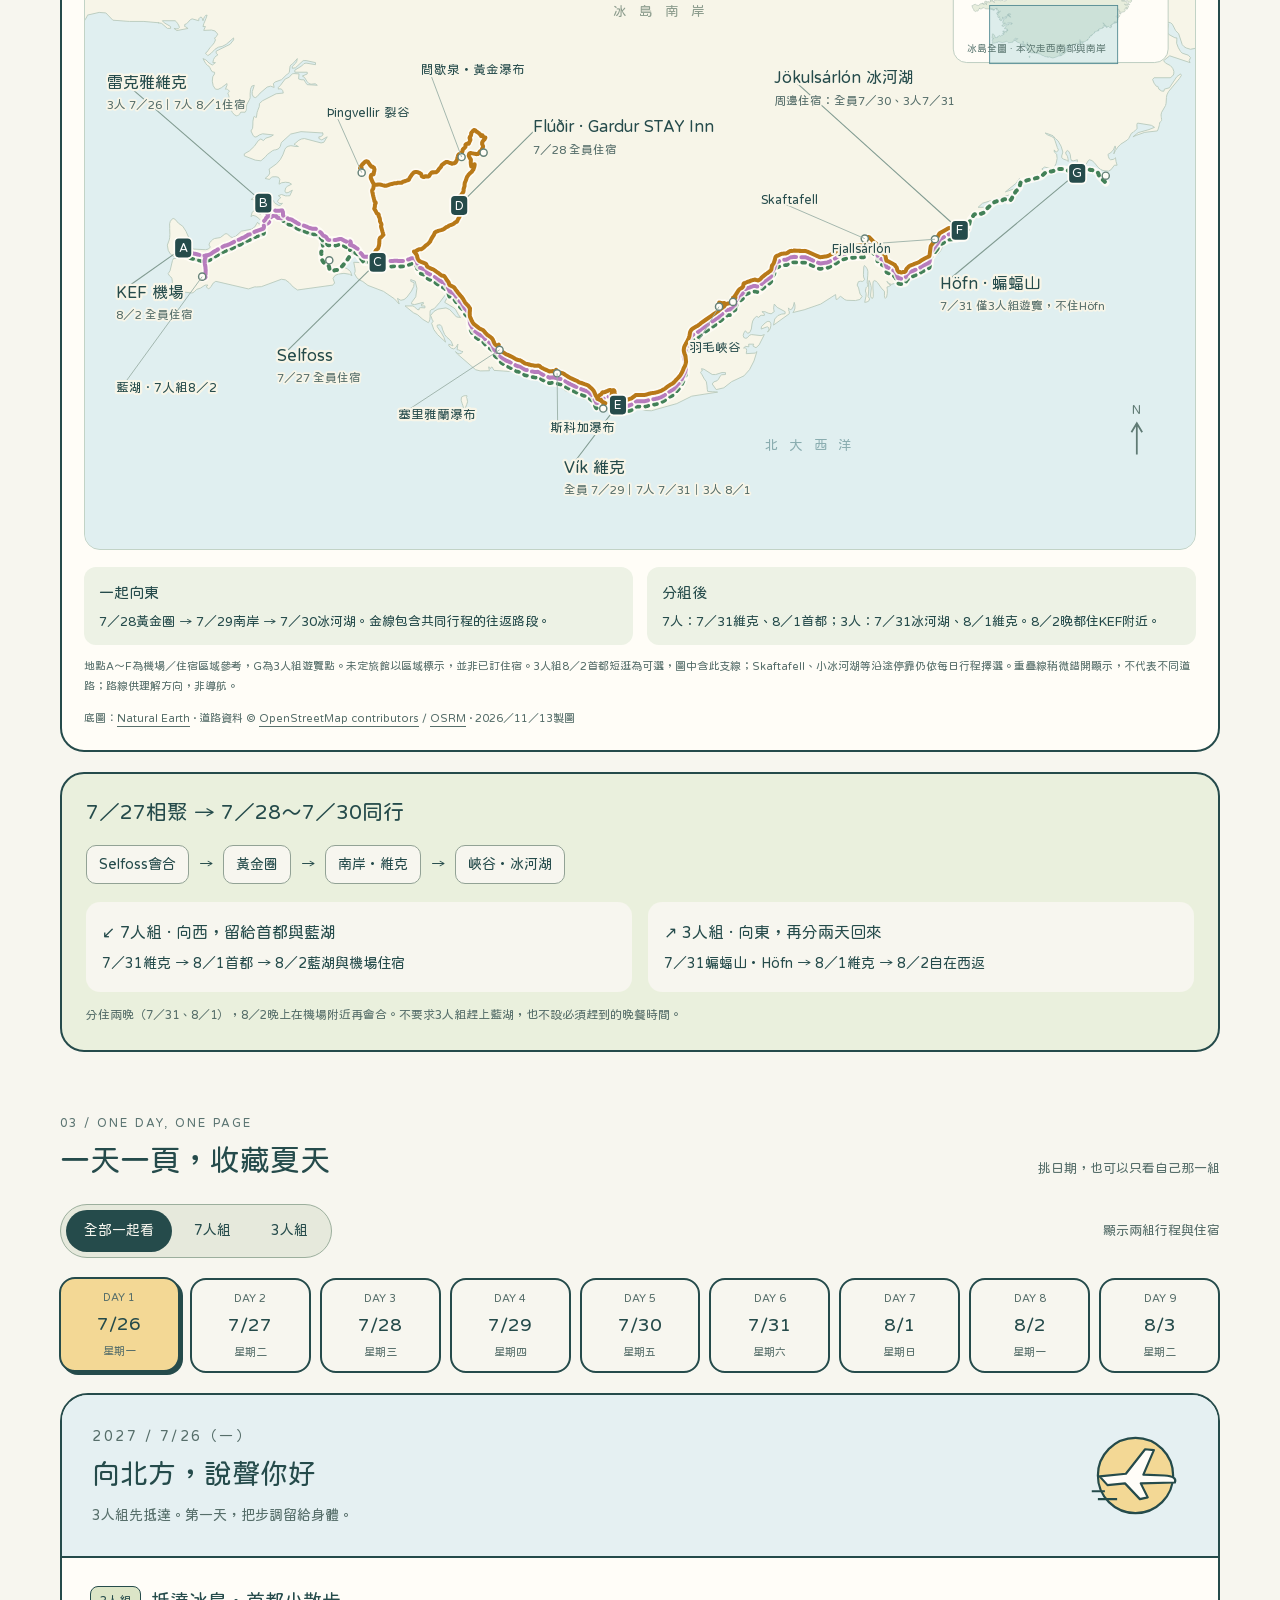
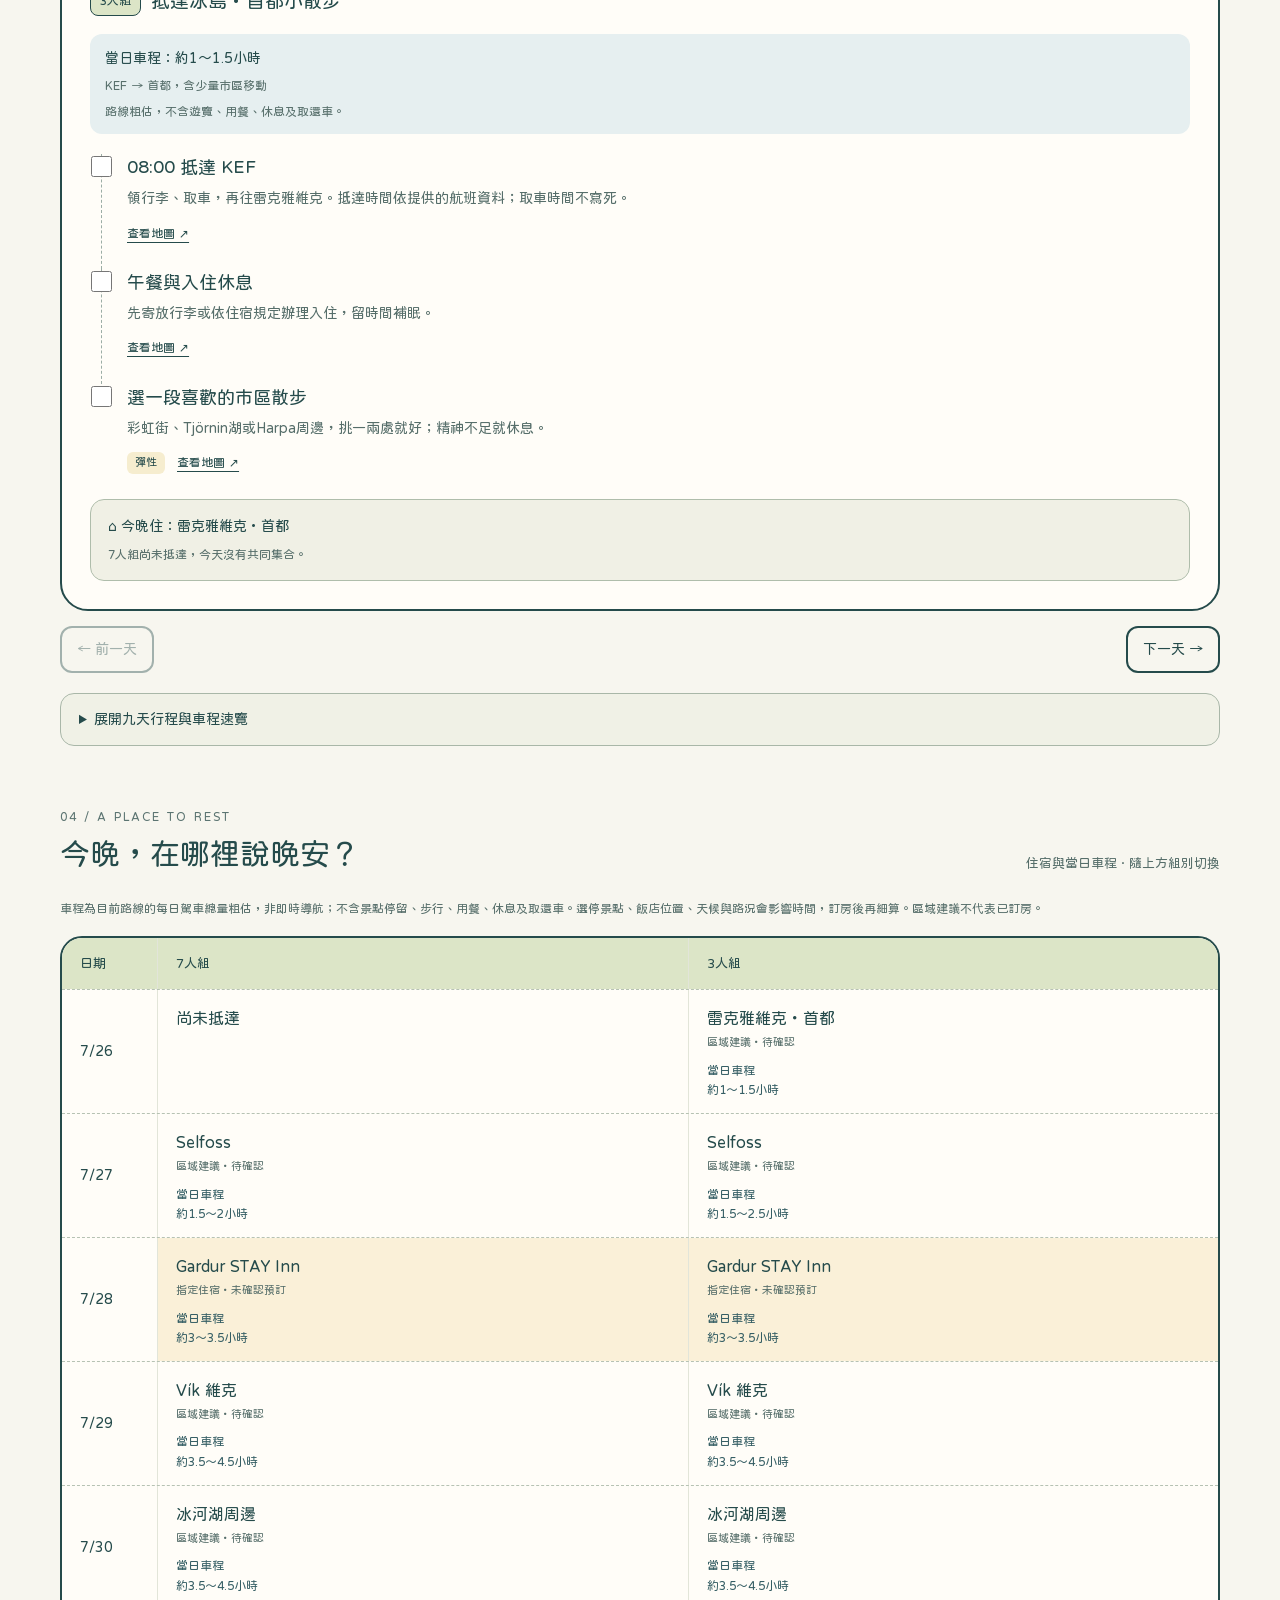
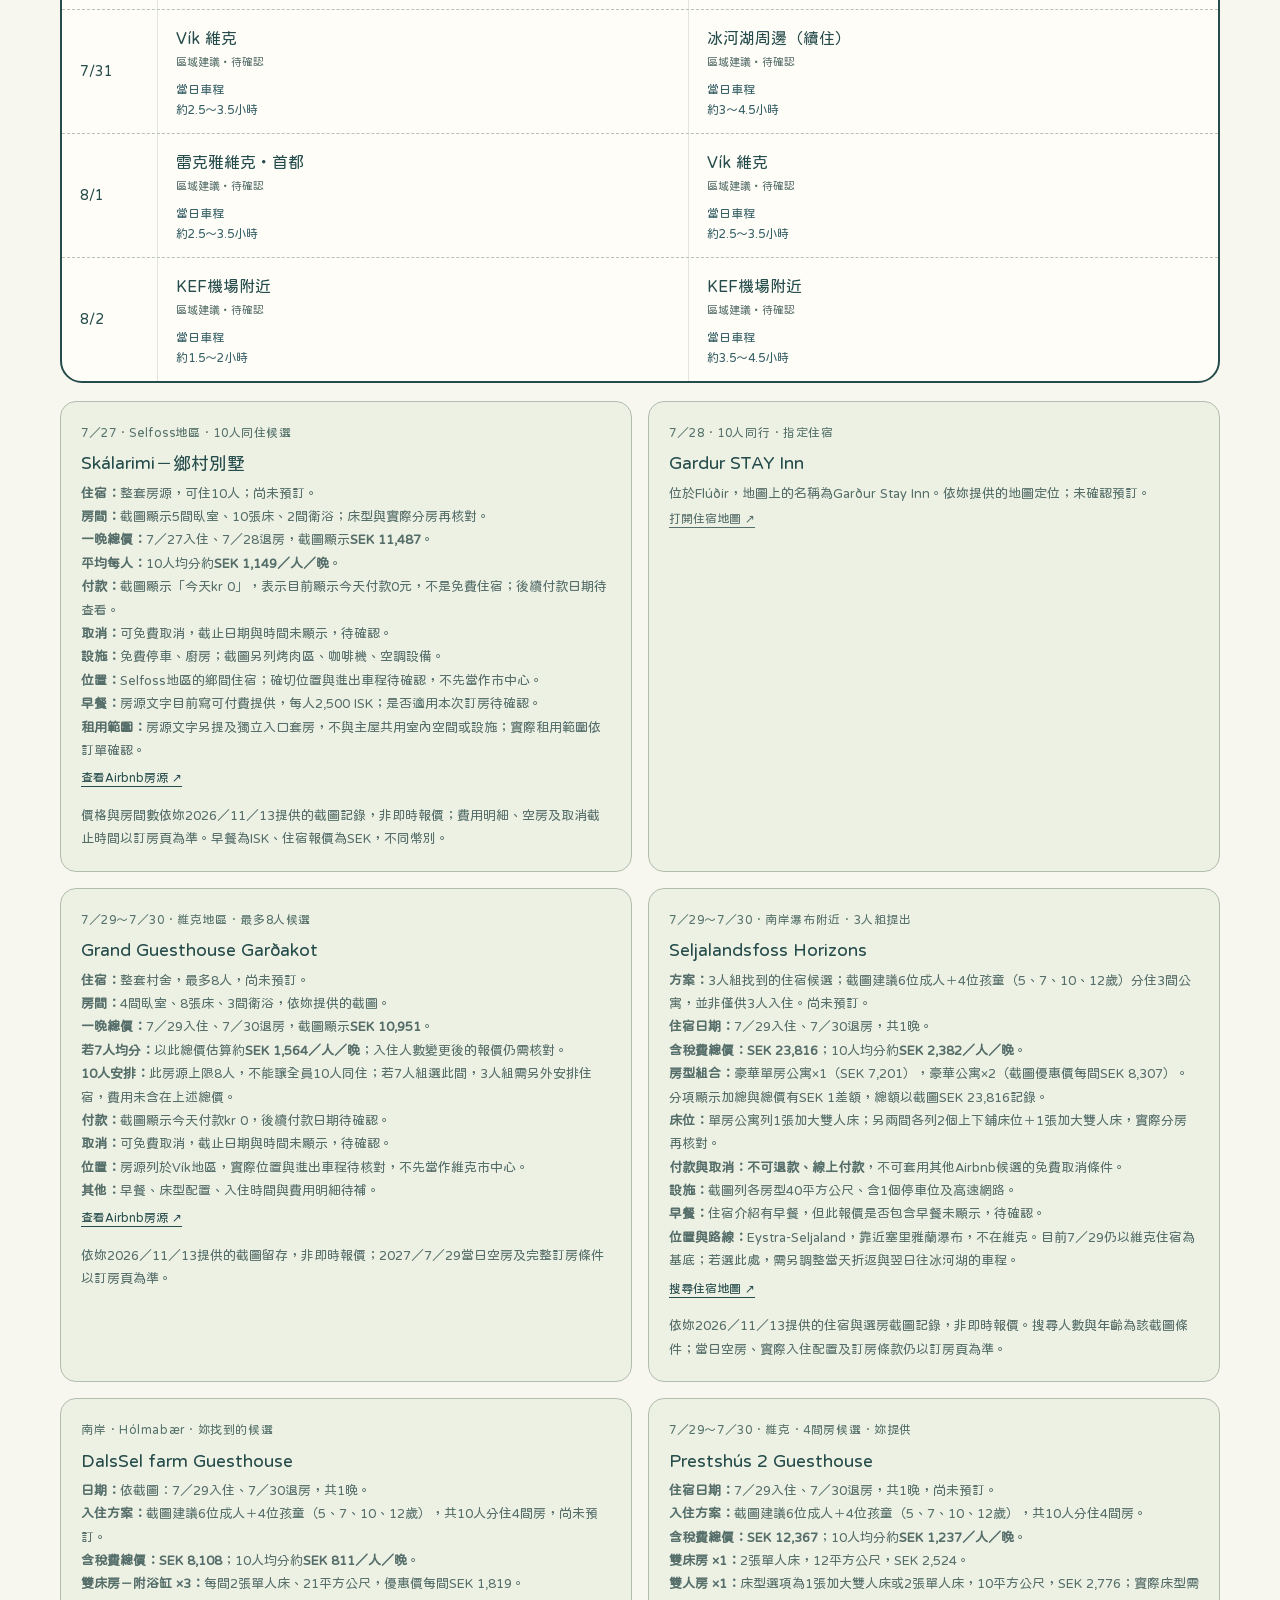
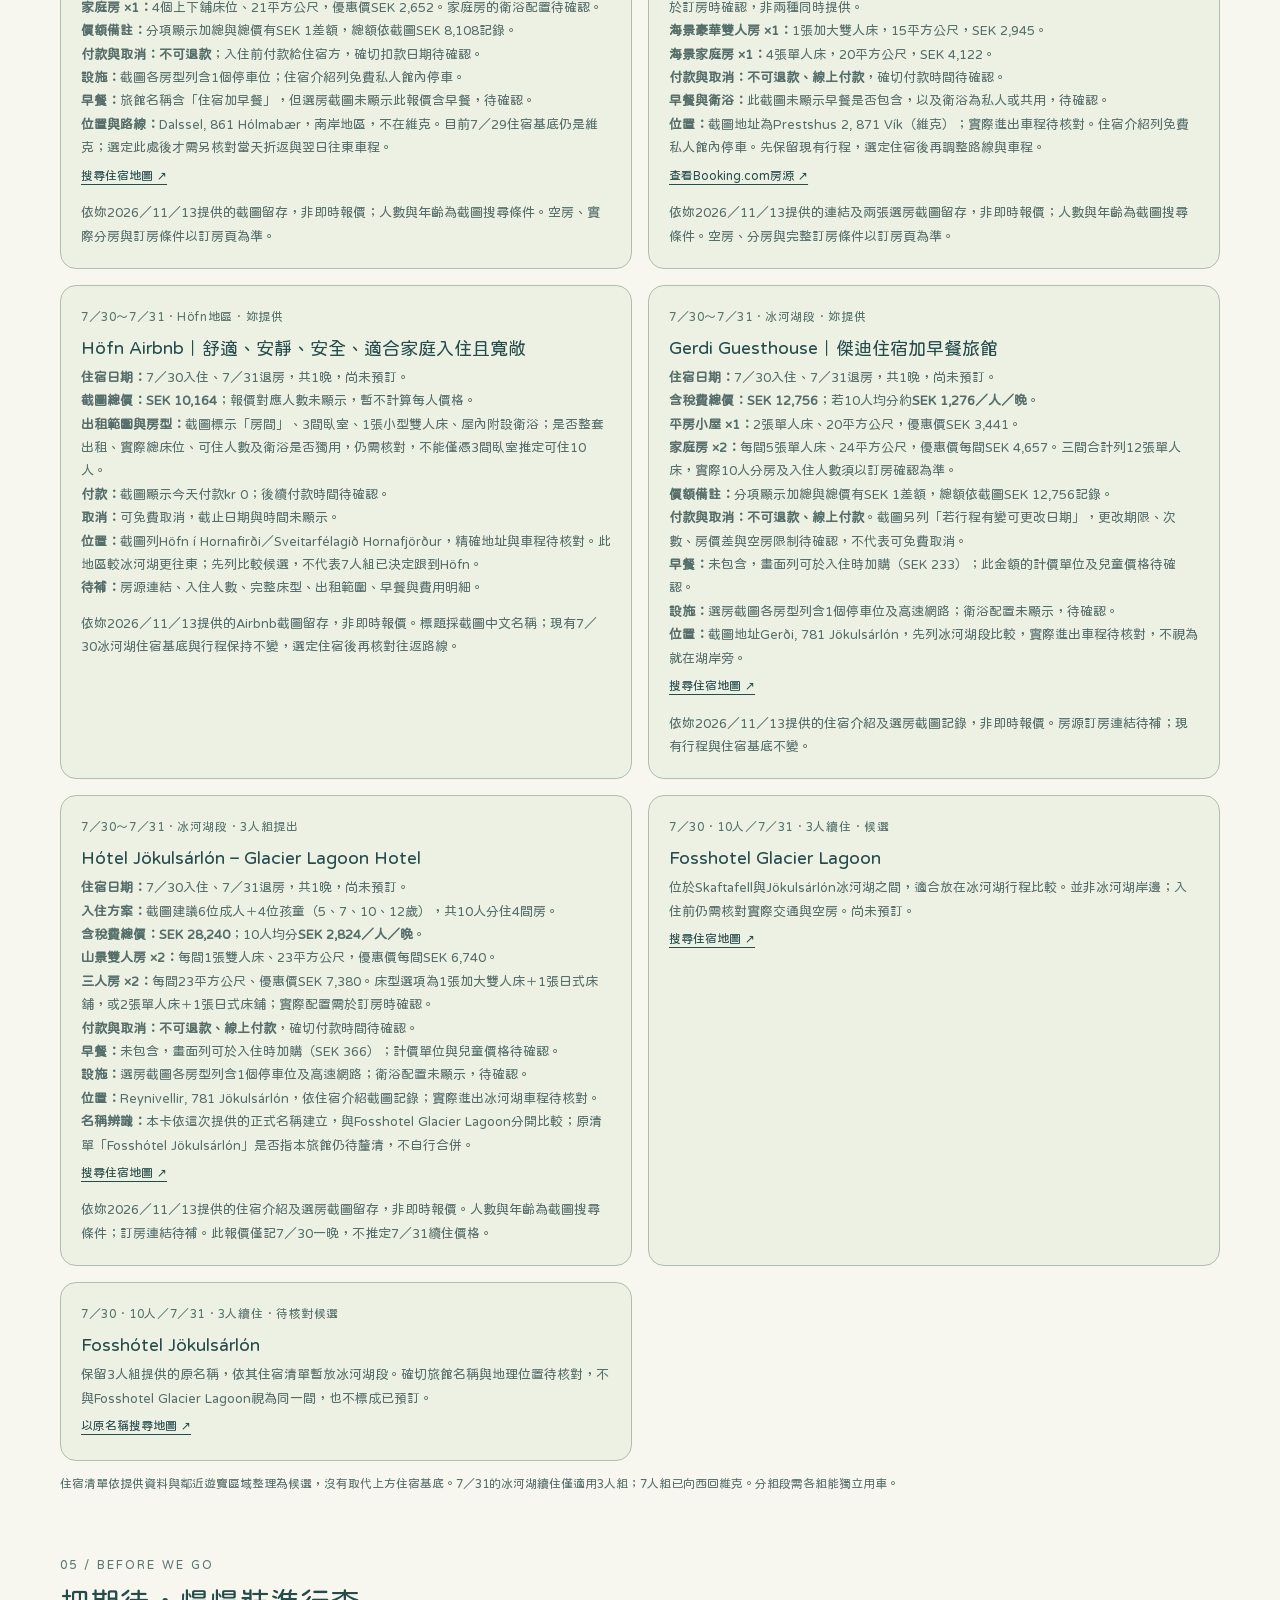
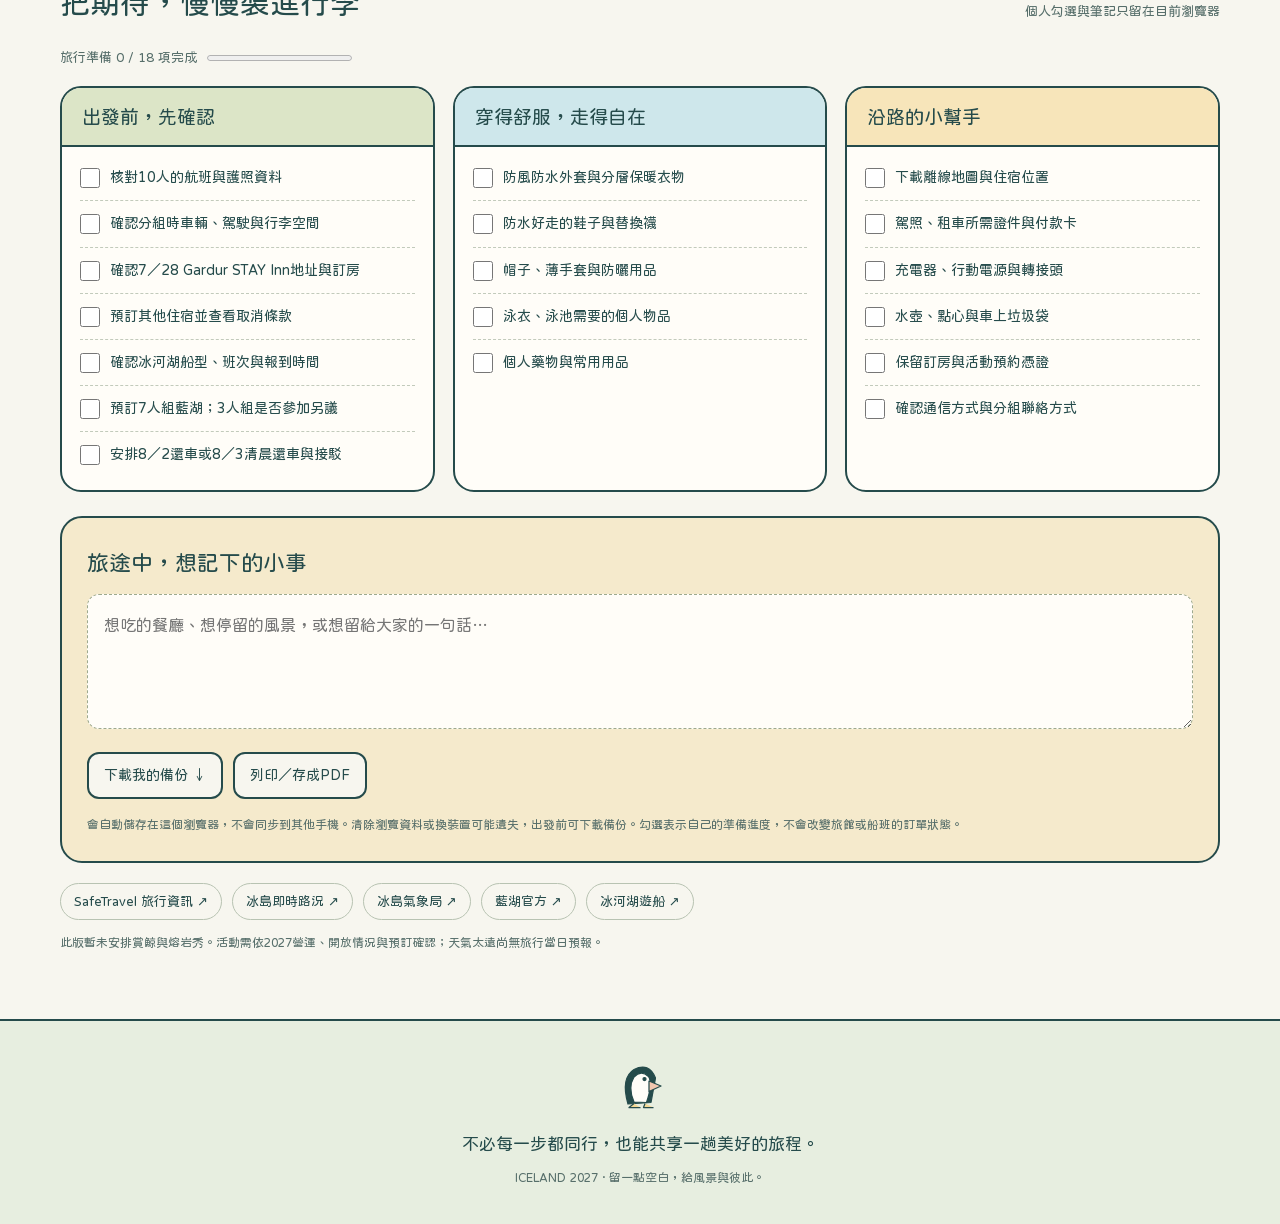
==== commit 875c4a41: "Add three-person group proposed Hotel Jokulsarlon quote" ====
--- a/iceland-2027/index.html
+++ b/iceland-2027/index.html
@@ -65,13 +65,14 @@
 <article class="softcard" id="stay-prestshus"><div class="candidate-label">7／29～7／30 · 維克 · 4間房候選 · 妳提供</div><h3>Prestshús 2 Guesthouse</h3><p><strong>住宿日期：</strong>7／29入住、7／30退房，共1晚，尚未預訂。<br><strong>入住方案：</strong>截圖建議6位成人＋4位孩童（5、7、10、12歲），共10人分住4間房。<br><strong>含稅費總價：</strong><strong>SEK 12,367</strong>；10人均分約<strong>SEK 1,237／人／晚</strong>。<br><strong>雙床房 ×1：</strong>2張單人床，12平方公尺，SEK 2,524。<br><strong>雙人房 ×1：</strong>床型選項為1張加大雙人床或2張單人床，10平方公尺，SEK 2,776；實際床型需於訂房時確認，非兩種同時提供。<br><strong>海景豪華雙人房 ×1：</strong>1張加大雙人床，15平方公尺，SEK 2,945。<br><strong>海景家庭房 ×1：</strong>4張單人床，20平方公尺，SEK 4,122。<br><strong>付款與取消：</strong><strong>不可退款、線上付款</strong>，確切付款時間待確認。<br><strong>早餐與衛浴：</strong>此截圖未顯示早餐是否包含，以及衛浴為私人或共用，待確認。<br><strong>位置：</strong>截圖地址為Prestshus 2, 871 Vík（維克）；實際進出車程待核對。住宿介紹列免費私人館內停車。先保留現有行程，選定住宿後再調整路線與車程。</p><a class="map" href="https://www.booking.com/Share-2NjDtb6" target="_blank" rel="noopener noreferrer">查看Booking.com房源 ↗</a><p class="small">依妳2026／11／13提供的連結及兩張選房截圖留存，非即時報價；人數與年齡為截圖搜尋條件。空房、分房與完整訂房條件以訂房頁為準。</p></article>
 <article class="softcard" id="stay-hofn-airbnb"><div class="candidate-label">7／30～7／31 · Höfn地區 · 妳提供</div><h3>Höfn Airbnb｜舒適、安靜、安全、適合家庭入住且寬敞</h3><p><strong>住宿日期：</strong>7／30入住、7／31退房，共1晚，尚未預訂。<br><strong>截圖總價：</strong><strong>SEK 10,164</strong>；報價對應人數未顯示，暫不計算每人價格。<br><strong>出租範圍與房型：</strong>截圖標示「房間」、3間臥室、1張小型雙人床、屋內附設衛浴；是否整套出租、實際總床位、可住人數及衛浴是否獨用，仍需核對，不能僅憑3間臥室推定可住10人。<br><strong>付款：</strong>截圖顯示今天付款kr 0；後續付款時間待確認。<br><strong>取消：</strong>可免費取消，截止日期與時間未顯示。<br><strong>位置：</strong>截圖列Höfn í Hornafirði／Sveitarfélagið Hornafjörður，精確地址與車程待核對。此地區較冰河湖更往東；先列比較候選，不代表7人組已決定跟到Höfn。<br><strong>待補：</strong>房源連結、入住人數、完整床型、出租範圍、早餐與費用明細。</p><p class="small">依妳2026／11／13提供的Airbnb截圖留存，非即時報價。標題採截圖中文名稱；現有7／30冰河湖住宿基底與行程保持不變，選定住宿後再核對往返路線。</p></article>
 <article class="softcard" id="stay-gerdi"><div class="candidate-label">7／30～7／31 · 冰河湖段 · 妳提供</div><h3>Gerdi Guesthouse｜傑迪住宿加早餐旅館</h3><p><strong>住宿日期：</strong>7／30入住、7／31退房，共1晚，尚未預訂。<br><strong>含稅費總價：</strong><strong>SEK 12,756</strong>；若10人均分約<strong>SEK 1,276／人／晚</strong>。<br><strong>平房小屋 ×1：</strong>2張單人床、20平方公尺，優惠價SEK 3,441。<br><strong>家庭房 ×2：</strong>每間5張單人床、24平方公尺，優惠價每間SEK 4,657。三間合計列12張單人床，實際10人分房及入住人數須以訂房確認為準。<br><strong>價額備註：</strong>分項顯示加總與總價有SEK 1差額，總額依截圖SEK 12,756記錄。<br><strong>付款與取消：</strong><strong>不可退款、線上付款</strong>。截圖另列「若行程有變可更改日期」，更改期限、次數、房價差與空房限制待確認，不代表可免費取消。<br><strong>早餐：</strong>未包含，畫面列可於入住時加購（SEK 233）；此金額的計價單位及兒童價格待確認。<br><strong>設施：</strong>選房截圖各房型列含1個停車位及高速網路；衛浴配置未顯示，待確認。<br><strong>位置：</strong>截圖地址Gerði, 781 Jökulsárlón，先列冰河湖段比較，實際進出車程待核對，不視為就在湖岸旁。</p><a class="map" href="https://www.google.com/maps/search/?api=1&amp;query=Gerdi%20Guesthouse%20Iceland" target="_blank" rel="noopener noreferrer">搜尋住宿地圖 ↗</a><p class="small">依妳2026／11／13提供的住宿介紹及選房截圖記錄，非即時報價。房源訂房連結待補；現有行程與住宿基底不變。</p></article>
+<article class="softcard" id="stay-hotel-jokulsarlon"><div class="candidate-label">7／30～7／31 · 冰河湖段 · 3人組提出</div><h3>Hótel Jökulsárlón – Glacier Lagoon Hotel</h3><p><strong>住宿日期：</strong>7／30入住、7／31退房，共1晚，尚未預訂。<br><strong>入住方案：</strong>截圖建議6位成人＋4位孩童（5、7、10、12歲），共10人分住4間房。<br><strong>含稅費總價：</strong><strong>SEK 28,240</strong>；10人均分<strong>SEK 2,824／人／晚</strong>。<br><strong>山景雙人房 ×2：</strong>每間1張雙人床、23平方公尺，優惠價每間SEK 6,740。<br><strong>三人房 ×2：</strong>每間23平方公尺、優惠價SEK 7,380。床型選項為1張加大雙人床＋1張日式床舖，或2張單人床＋1張日式床舖；實際配置需於訂房時確認。<br><strong>付款與取消：</strong><strong>不可退款、線上付款</strong>，確切付款時間待確認。<br><strong>早餐：</strong>未包含，畫面列可於入住時加購（SEK 366）；計價單位與兒童價格待確認。<br><strong>設施：</strong>選房截圖各房型列含1個停車位及高速網路；衛浴配置未顯示，待確認。<br><strong>位置：</strong>Reynivellir, 781 Jökulsárlón，依住宿介紹截圖記錄；實際進出冰河湖車程待核對。<br><strong>名稱辨識：</strong>本卡依這次提供的正式名稱建立，與Fosshotel Glacier Lagoon分開比較；原清單「Fosshótel Jökulsárlón」是否指本旅館仍待釐清，不自行合併。</p><a class="map" href="https://www.google.com/maps/search/?api=1&amp;query=Hotel%20Jokulsarlon%20Reynivellir%20Iceland" target="_blank" rel="noopener noreferrer">搜尋住宿地圖 ↗</a><p class="small">依妳2026／11／13提供的住宿介紹及選房截圖留存，非即時報價。人數與年齡為截圖搜尋條件；訂房連結待補。此報價僅記7／30一晚，不推定7／31續住價格。</p></article>
 <article class="softcard" id="stay-glacier"><div class="candidate-label">7／30 · 10人／7／31 · 3人續住 · 候選</div><h3>Fosshotel Glacier Lagoon</h3><p>位於Skaftafell與Jökulsárlón冰河湖之間，適合放在冰河湖行程比較。並非冰河湖岸邊；入住前仍需核對實際交通與空房。尚未預訂。</p><a class="map" href="https://www.google.com/maps/search/?api=1&amp;query=Fosshotel%20Glacier%20Lagoon%20Iceland" target="_blank" rel="noopener noreferrer">搜尋住宿地圖 ↗</a></article>
 <article class="softcard" id="stay-jokulsarlon"><div class="candidate-label">7／30 · 10人／7／31 · 3人續住 · 待核對候選</div><h3>Fosshótel Jökulsárlón</h3><p>保留3人組提供的原名稱，依其住宿清單暫放冰河湖段。確切旅館名稱與地理位置待核對，不與Fosshotel Glacier Lagoon視為同一間，也不標成已預訂。</p><a class="map" href="https://www.google.com/maps/search/?api=1&amp;query=Fossh%C3%B3tel%20J%C3%B6kuls%C3%A1rl%C3%B3n%20Iceland" target="_blank" rel="noopener noreferrer">以原名稱搜尋地圖 ↗</a></article></div><p class="small">住宿清單依提供資料與鄰近遊覽區域整理為候選，沒有取代上方住宿基底。7／31的冰河湖續住僅適用3人組；7人組已向西回維克。分組段需各組能獨立用車。</p></section>
 <section id="prepare" class="section wrap"><div class="sectionhead"><div><p class="sectionnum">05 / BEFORE WE GO</p><h2>把期待，慢慢裝進行李</h2></div><p>個人勾選與筆記只留在目前瀏覽器</p></div><p class="progressmeta"><span id="progresslabel">準備進度</span><progress id="progress" max="1" value="0" aria-label="旅行準備清單進度"></progress></p><div class="packing" id="packing"></div><div class="memo"><label for="memo">旅途中，想記下的小事</label><textarea id="memo" placeholder="想吃的餐廳、想停留的風景，或想留給大家的一句話…"></textarea><div class="tools"><button class="button" type="button" id="export">下載我的備份 ↓</button><button class="button" type="button" id="print">列印／存成PDF</button></div><p class="localnote">會自動儲存在這個瀏覽器，不會同步到其他手機。清除瀏覽資料或換裝置可能遺失，出發前可下載備份。勾選表示自己的準備進度，不會改變旅館或船班的訂單狀態。</p><p id="storageerror" class="storageerror" hidden role="status">這個瀏覽器目前無法儲存。仍可使用頁面，離開前請下載備份。</p></div><div class="resources"><a class="resource" href="https://safetravel.is/" target="_blank" rel="noopener noreferrer">SafeTravel 旅行資訊 ↗</a><a class="resource" href="https://umferdin.is/en" target="_blank" rel="noopener noreferrer">冰島即時路況 ↗</a><a class="resource" href="https://en.vedur.is/" target="_blank" rel="noopener noreferrer">冰島氣象局 ↗</a><a class="resource" href="https://www.bluelagoon.com/" target="_blank" rel="noopener noreferrer">藍湖官方 ↗</a><a class="resource" href="https://icelagoon.is/" target="_blank" rel="noopener noreferrer">冰河湖遊船 ↗</a></div><p class="small">此版暫未安排賞鯨與熔岩秀。活動需依2027營運、開放情況與預訂確認；天氣太遠尚無旅行當日預報。</p></section>
 </main><footer class="footer"><svg aria-hidden="true" viewBox="0 0 120 100"><use href="#puffin"/></svg><p>不必每一步都同行，也能共享一趟美好的旅程。</p><small>ICELAND 2027 · 留一點空白，給風景與彼此。</small></footer><div class="toast" id="toast" role="status" hidden></div>
 <script>
 'use strict';
-const days=[{"date": "7/26", "week": "一", "theme": "向北方，說聲你好", "subtitle": "3人組先抵達。第一天，把步調留給身體。", "icon": "plane", "lanes": [{"group": "3", "title": "抵達冰島・首都小散步", "items": [{"title": "08:00 抵達 KEF", "desc": "領行李、取車，再往雷克雅維克。抵達時間依提供的航班資料；取車時間不寫死。", "place": "Keflavik International Airport", "tag": null}, {"title": "午餐與入住休息", "desc": "先寄放行李或依住宿規定辦理入住，留時間補眠。", "place": "Reykjavik Iceland", "tag": null}, {"title": "選一段喜歡的市區散步", "desc": "彩虹街、Tjörnin湖或Harpa周邊，挑一兩處就好；精神不足就休息。", "place": "Rainbow Street Reykjavik", "tag": "彈性"}], "stay": "雷克雅維克・首都", "note": "7人組尚未抵達，今天沒有共同集合。", "drive": "約1～1.5小時", "driveRoute": "KEF → 首都，含少量市區移動"}]}, {"date": "7/27", "week": "二", "theme": "十個人的旅程，開始了", "subtitle": "3人組先採買，7人組下午抵達；晚上在Selfoss相聚。", "icon": "house", "lanes": [{"group": "3", "title": "慢慢出發，先到Selfoss", "items": [{"title": "上午：熔岩隧道，或悠閒出發", "desc": "Raufarhólshellir為可選活動，若參加需先確認導覽及預約時段。", "place": "Raufarholshellir Iceland", "tag": "可選・待預約"}, {"title": "午餐、採買與入住", "desc": "前往Selfoss，Krónan採買；選定分店後再核對營業時間。", "place": "Kronan Selfoss Iceland", "tag": null}], "stay": "Selfoss", "note": "不預設3人組需回機場接人。", "candidateSource": "妳提供的住宿", "candidates": [{"name": "Skálarimi－鄉村別墅｜10人候選", "anchor": "stay-skalarimi", "desc": "7／27 Selfoss地區住宿候選。妳提供的截圖：可住10人、5間臥室、10張床、2間衛浴。7／27～7／28一晚共SEK 11,487，10人平均約SEK 1,149／人。可免費取消，截止時間待確認；尚未預訂。"}], "drive": "約1.5～2.5小時", "driveRoute": "首都 → 熔岩隧道（可選）→ Selfoss"}, {"group": "7", "title": "15:10 抵達，今晚不趕遠路", "items": [{"title": "15:10 抵達 KEF", "desc": "預留領行李與取車時間。", "place": "Keflavik International Airport", "tag": null}, {"title": "約17:00 出發往Selfoss", "desc": "這是暫估出發時間，依實際出關、取車與航班狀況調整；今晚不一路開到維克。", "place": "Selfoss Iceland", "tag": "時間暫估"}, {"title": "晚上會合、吃飯休息", "desc": "兩組在Selfoss會合，晚餐時間保持彈性，不為集合趕路。", "place": null, "tag": null}], "stay": "Selfoss", "note": "", "candidateSource": "妳提供的住宿", "candidates": [{"name": "Skálarimi－鄉村別墅｜10人候選", "anchor": "stay-skalarimi", "desc": "7／27 Selfoss地區住宿候選。妳提供的截圖：可住10人、5間臥室、10張床、2間衛浴。7／27～7／28一晚共SEK 11,487，10人平均約SEK 1,149／人。可免費取消，截止時間待確認；尚未預訂。"}], "drive": "約1.5～2小時", "driveRoute": "KEF → Selfoss"}]}, {"date": "7/28", "week": "三", "theme": "沿著大地的呼吸", "subtitle": "裂谷、間歇泉與黃金瀑布，今天一起走黃金圈。", "icon": "geyser", "lanes": [{"group": "all", "title": "10人同行・黃金圈", "items": [{"title": "Selfoss 出發", "desc": "早餐後出發，途中留午餐與休息時間。", "place": "Selfoss Iceland", "tag": null}, {"title": "Þingvellir 辛格維利爾國家公園", "desc": "挑主要觀景點和一小段裂谷步道，不需要走完整座公園。", "place": "Thingvellir National Park Iceland", "tag": null}, {"title": "Geysir／Strokkur 間歇泉", "desc": "沿開放步道看地熱與間歇泉。", "place": "Strokkur Iceland", "tag": null}, {"title": "Gullfoss 黃金瀑布", "desc": "看層層水霧，停留時間依體力調整。", "place": "Gullfoss Iceland", "tag": null}, {"title": "入住 Gardur STAY Inn", "desc": "位於Flúðir，地圖名稱為Garður Stay Inn。入住時間與訂房狀態待確認。", "place": null, "tag": "指定住宿・未確認預訂", "mapUrl": "https://maps.app.goo.gl/1Zui3sFzSu9t79Dx8?g_st=ac"}], "stay": "Gardur STAY Inn", "note": "位於黃金圈的Flúðir，並非Hella或機場附近的Garður鎮；以提供的地圖連結導航。", "drive": "約3～3.5小時", "driveRoute": "Selfoss → Þingvellir → Geysir → Gullfoss → Flúðir"}]}, {"date": "7/29", "week": "四", "theme": "瀑布落下，海風迎面", "subtitle": "沿南岸向東。每一站都值得停下，不必每條步道都走完。", "icon": "waterfall", "lanes": [{"group": "all", "title": "10人同行・南岸與維克", "items": [{"title": "Seljalandsfoss 塞里雅蘭瀑布", "desc": "欣賞瀑布；是否繞到瀑布後方，依當日開放、路況與體力決定。", "place": "Seljalandsfoss Iceland", "tag": null}, {"title": "Skógafoss 斯科加瀑布", "desc": "以瀑布下方觀景為主，不強求爬上長階梯。", "place": "Skogafoss Iceland", "tag": null}, {"title": "Dyrhólaey 迪霍拉里海岬", "desc": "看海岸、海蝕拱門；依當日開放區域遊覽。", "place": "Dyrholaey Iceland", "tag": null}, {"title": "Reynisfjara 雷尼斯黑沙灘", "desc": "在安全開放區域看黑沙與玄武岩，遵守現場警示，遠離浪線。", "place": "Reynisfjara Iceland", "tag": null}, {"title": "維克用餐・教堂短停", "desc": "依當天節奏安排午餐或晚餐；教堂有餘裕再去。", "place": "Vik Church Iceland", "tag": "彈性"}], "stay": "Vík 維克", "note": "今日停靠點較多，不另加熔岩秀。天候或體力不適合的點可留回程。", "candidates": [{"name": "Seljalandsfoss Horizons", "anchor": "stay-horizons", "desc": "3人組找到的7／29～7／30候選。截圖方案為6位成人＋4位孩童分住3間公寓，含稅費共SEK 23,816，10人均分約SEK 2,382／人；不可退款、線上付款。位於塞里雅蘭瀑布附近，不在維克；若選此處，需重排折返與翌日往東車程。尚未預訂。"}, {"name": "Grand Guesthouse Garðakot｜最多8人", "anchor": "stay-gardakot", "desc": "7／29入住、7／30退房，截圖一晚總價SEK 10,951。4間臥室、8張床、3間衛浴，最多8人，不能供10人全住；若7人組選此間，3人組需另找住宿。以截圖價7人均分約SEK 1,564／人；尚未預訂。"}, {"name": "DalsSel farm Guesthouse｜4間房候選", "anchor": "stay-dalssel", "desc": "妳找到的南岸住宿候選。截圖7／29～7／30：3間雙床房（各2張單人床、附浴缸）＋1間家庭房（4個上下舖床位），含稅費共SEK 8,108，10人均分約SEK 811／人。不可退款、入住前付款給住宿方。位於Hólmabær，不在維克；尚未預訂。"}, {"name": "Prestshús 2 Guesthouse", "anchor": "stay-prestshus", "desc": "妳提供的7／29～7／30住宿候選。截圖10人分住4間房：雙床房、雙人房、海景豪華雙人房、海景家庭房各1間，含稅費共SEK 12,367，10人均分約SEK 1,237／人。不可退款、線上付款。早餐與衛浴配置待確認；尚未預訂。"}], "candidateSource": "原清單與妳提供的住宿", "drive": "約3.5～4.5小時", "driveRoute": "Flúðir → 南岸瀑布 → 海岬／黑沙灘 → 維克"}]}, {"date": "7/30", "week": "五", "theme": "把一整片冰藍，收進眼裡", "subtitle": "一起走到冰河湖。今天的主角，是浮冰與水面。", "icon": "ice", "lanes": [{"group": "all", "title": "10人同行・峽谷與冰河湖", "items": [{"title": "Fjaðrárgljúfur 羽毛峽谷", "desc": "從維克出發，走主要觀景路段，不走封閉區。", "place": "Fjadrargljufur Iceland", "tag": null}, {"title": "午餐・繼續往東", "desc": "留足交通和休息緩衝，不把遊船訂在難以趕到的時段。", "place": null, "tag": null}, {"title": "Jökulsárlón 傑古沙龍冰河湖", "desc": "遊船為預計安排，船型、報到時間與班次待確認；尚未預訂。", "place": "Jokulsarlon Glacier Lagoon", "tag": "遊船待預約"}, {"title": "鑽石沙灘", "desc": "慢慢看冰塊與黑沙海岸，依浪況留在安全範圍。", "place": "Diamond Beach Iceland", "tag": null}], "stay": "冰河湖周邊", "note": "Fjallsárlón小冰河湖若時間不足，留各組西返再去，不硬塞在船班前後。", "candidates": [{"name": "Fosshotel Glacier Lagoon", "anchor": "stay-glacier", "desc": "位於Skaftafell與傑古沙龍冰河湖之間，列為冰河湖行程的住宿候選。"}, {"name": "Fosshótel Jökulsárlón", "anchor": "stay-jokulsarlon", "desc": "依原清單暫放冰河湖段；旅館確切名稱與位置待核對，不先視為上一間飯店。"}, {"name": "Höfn Airbnb｜舒適、安靜、安全、適合家庭入住且寬敞", "anchor": "stay-hofn-airbnb", "desc": "妳提供的7／30～7／31候選，截圖一晚總價SEK 10,164，可免費取消、期限待確認。出租範圍、實際床位及可住人數待核對，不先視為10人整套房源。Höfn地區較冰河湖往東；若選定再調整路線，尚未預訂。"}, {"name": "Gerdi Guesthouse｜平房＋家庭房", "anchor": "stay-gerdi", "desc": "7／30～7／31候選：1間平房小屋＋2間家庭房，截圖含稅費總價SEK 12,756，若10人均分約SEK 1,276／人。不可退款、線上付款；畫面列可更改日期，適用條件待確認。早餐另購，尚未預訂。"}], "candidateSource": "原清單與妳提供的住宿", "drive": "約3.5～4.5小時", "driveRoute": "維克 → 羽毛峽谷 → 冰河湖／鑽石沙灘 → 住宿"}]}, {"date": "7/31", "week": "六", "theme": "同一段旅程，兩種步調", "subtitle": "3人組向東追山影，7人組向西慢慢走。今天開始分組。", "icon": "fork", "lanes": [{"group": "3", "title": "向東：蝙蝠山與Höfn", "items": [{"title": "Vestrahorn 蝙蝠山・Stokksnes海岸", "desc": "同一帶安排拍照與散步，不當成兩個相距很遠的景點。", "place": "Vestrahorn Stokksnes Iceland", "tag": null}, {"title": "Höfn 小鎮", "desc": "用餐、港邊散步，保留休息時間。", "place": "Hofn Iceland", "tag": null}, {"title": "回冰河湖周邊", "desc": "回與前晚相同的住宿，不必為了和7人組會合而趕西返。", "place": null, "tag": null}], "stay": "冰河湖周邊（續住）", "note": "", "candidates": [{"name": "Fosshotel Glacier Lagoon", "anchor": "stay-glacier", "desc": "位於Skaftafell與傑古沙龍冰河湖之間，列為冰河湖行程的住宿候選。"}, {"name": "Fosshótel Jökulsárlón", "anchor": "stay-jokulsarlon", "desc": "依原清單暫放冰河湖段；旅館確切名稱與位置待核對，不先視為上一間飯店。"}], "drive": "約3～4.5小時", "driveRoute": "冰河湖區住宿 → Stokksnes／Höfn → 原住宿；依飯店位置差異較大"}, {"group": "7", "title": "向西：不再延伸到Höfn", "items": [{"title": "Fjallsárlón 或 Skaftafell", "desc": "可補小冰河湖，或選冰河觀景步道，依天候與體力擇一為主。", "place": "Fjallsarlon Iceland", "tag": "擇選"}, {"title": "Eldhraun 熔岩原", "desc": "有時間再停留，只走指定步道，不踩踏苔蘚。", "place": "Eldhraun Iceland", "tag": "彈性"}, {"title": "抵達維克・晚餐休息", "desc": "沿途不要求每個點都走完，慢慢回維克。", "place": "Vik Iceland", "tag": null}], "stay": "Vík 維克", "note": "Skaftafell步道長度與開放狀況出發前再確認。", "drive": "約2.5～3.5小時", "driveRoute": "冰河湖區住宿 → 小冰河湖或Skaftafell → 維克"}]}, {"date": "8/1", "week": "日", "theme": "不為相遇，把今天走得太急", "subtitle": "今天不要求會合。3人組只走到維克，7人組進首都。", "icon": "house", "lanes": [{"group": "3", "title": "分段西返・今晚只到維克", "items": [{"title": "冰河湖周邊退房", "desc": "早餐後慢慢向西，不需一天開到首都。", "place": null, "tag": null}, {"title": "挑還沒去的風景", "desc": "Fjallsárlón、Skaftafell冰河觀景步道、Eldhraun熔岩原，選最期待的，不必全排。", "place": "Skaftafell Iceland", "tag": "擇選"}, {"title": "維克用餐與住宿", "desc": "將剩下的西返路段留明天。", "place": "Vik Iceland", "tag": null}], "stay": "Vík 維克", "note": "", "drive": "約2.5～3.5小時", "driveRoute": "冰河湖區住宿 → 沿途選停 → 維克"}, {"group": "7", "title": "往雷克雅維克・首都下午", "items": [{"title": "維克退房，前往首都", "desc": "若途中補瀑布，就相應減少下午市區景點。", "place": "Reykjavik Iceland", "tag": null}, {"title": "入住或寄放行李", "desc": "依住宿的入住與寄放規定安排，先放下行李再散步。", "place": null, "tag": null}, {"title": "哈爾格林姆教堂・彩虹街", "desc": "挑喜歡的街道，找間咖啡店坐坐；教堂室內開放另確認。", "place": "Hallgrimskirkja Reykjavik", "tag": null}, {"title": "晚餐後自由散步", "desc": "看體力決定，不把夜晚排滿。", "place": null, "tag": null}], "stay": "雷克雅維克・首都", "note": "", "drive": "約2.5～3.5小時", "driveRoute": "維克 → 首都，含少量市區移動"}]}, {"date": "8/2", "week": "一", "theme": "各自收藏風景，今晚再相聚", "subtitle": "7人組留給首都與藍湖；3人組用自己的速度完成西返。", "icon": "pool", "lanes": [{"group": "3", "title": "維克出發・自在西返", "items": [{"title": "沿途補瀑布或短停", "desc": "選前面沒看的點，不為固定晚餐時間趕路。", "place": null, "tag": null}, {"title": "首都短逛，或直接往機場住宿", "desc": "若想逛首都，留一段短程散步；沿途停留較久就不硬塞市區。", "place": "Reykjavik Iceland", "tag": "彈性"}, {"title": "晚間到機場附近", "desc": "不要求趕上7人組的藍湖時段；若也想泡湯，再另行協調訂位。", "place": "Keflavik Iceland", "tag": null}], "stay": "KEF機場附近", "note": "", "drive": "約3.5～4.5小時", "driveRoute": "維克 → 首都短逛（可選）→ KEF附近"}, {"group": "7", "title": "首都散步・下午泡藍湖", "items": [{"title": "Harpa、太陽航海者或Tjörnin湖", "desc": "上午挑順路的點散步，不必每處都去。", "place": "Harpa Reykjavik", "tag": null}, {"title": "午餐後前往 Blue Lagoon 藍湖", "desc": "下午預留泡湯；實際入場時間依營運與可訂時段安排，尚未預訂。", "place": "Blue Lagoon Iceland", "tag": "待預約"}, {"title": "前往機場附近住宿", "desc": "泡完湯後不再安排遠程景點。", "place": "Keflavik Iceland", "tag": null}], "stay": "KEF機場附近", "note": "", "drive": "約1.5～2小時", "driveRoute": "首都 → 藍湖 → KEF附近，含少量市區移動"}], "note": "10人晚上在機場附近再會合；有餘裕就一起吃飯，不設必須趕到的晚餐時間。依租車公司與住宿接駁安排還車，早點休息。"}, {"date": "8/3", "week": "二", "theme": "把冰島，帶回日常裡", "subtitle": "10人一起飛回哥德堡。今天只留給平安出發。", "icon": "plane", "lanes": [{"group": "all", "title": "10人同行・KEF → GOT", "items": [{"title": "清晨前往 KEF 航廈", "desc": "依航空公司要求預留報到、托運與安檢時間；若當天還車，另加還車和接駁時間。", "place": "Keflavik International Airport", "tag": null}, {"title": "08:05 飛往哥德堡 GOT", "desc": "依提供的回程時間，10人搭同班機離開。抵達時間與航班號未提供，以機票為準。", "place": "Gothenburg Landvetter Airport", "tag": "全員同班"}], "stay": "— 回到日常 —", "note": "不是7人返程、3人續遊；這版全員一起離開冰島。", "drive": "依住宿待確認", "driveRoute": "機場附近住宿 → KEF航廈；步行或接駁另確認"}]}];
+const days=[{"date": "7/26", "week": "一", "theme": "向北方，說聲你好", "subtitle": "3人組先抵達。第一天，把步調留給身體。", "icon": "plane", "lanes": [{"group": "3", "title": "抵達冰島・首都小散步", "items": [{"title": "08:00 抵達 KEF", "desc": "領行李、取車，再往雷克雅維克。抵達時間依提供的航班資料；取車時間不寫死。", "place": "Keflavik International Airport", "tag": null}, {"title": "午餐與入住休息", "desc": "先寄放行李或依住宿規定辦理入住，留時間補眠。", "place": "Reykjavik Iceland", "tag": null}, {"title": "選一段喜歡的市區散步", "desc": "彩虹街、Tjörnin湖或Harpa周邊，挑一兩處就好；精神不足就休息。", "place": "Rainbow Street Reykjavik", "tag": "彈性"}], "stay": "雷克雅維克・首都", "note": "7人組尚未抵達，今天沒有共同集合。", "drive": "約1～1.5小時", "driveRoute": "KEF → 首都，含少量市區移動"}]}, {"date": "7/27", "week": "二", "theme": "十個人的旅程，開始了", "subtitle": "3人組先採買，7人組下午抵達；晚上在Selfoss相聚。", "icon": "house", "lanes": [{"group": "3", "title": "慢慢出發，先到Selfoss", "items": [{"title": "上午：熔岩隧道，或悠閒出發", "desc": "Raufarhólshellir為可選活動，若參加需先確認導覽及預約時段。", "place": "Raufarholshellir Iceland", "tag": "可選・待預約"}, {"title": "午餐、採買與入住", "desc": "前往Selfoss，Krónan採買；選定分店後再核對營業時間。", "place": "Kronan Selfoss Iceland", "tag": null}], "stay": "Selfoss", "note": "不預設3人組需回機場接人。", "candidateSource": "妳提供的住宿", "candidates": [{"name": "Skálarimi－鄉村別墅｜10人候選", "anchor": "stay-skalarimi", "desc": "7／27 Selfoss地區住宿候選。妳提供的截圖：可住10人、5間臥室、10張床、2間衛浴。7／27～7／28一晚共SEK 11,487，10人平均約SEK 1,149／人。可免費取消，截止時間待確認；尚未預訂。"}], "drive": "約1.5～2.5小時", "driveRoute": "首都 → 熔岩隧道（可選）→ Selfoss"}, {"group": "7", "title": "15:10 抵達，今晚不趕遠路", "items": [{"title": "15:10 抵達 KEF", "desc": "預留領行李與取車時間。", "place": "Keflavik International Airport", "tag": null}, {"title": "約17:00 出發往Selfoss", "desc": "這是暫估出發時間，依實際出關、取車與航班狀況調整；今晚不一路開到維克。", "place": "Selfoss Iceland", "tag": "時間暫估"}, {"title": "晚上會合、吃飯休息", "desc": "兩組在Selfoss會合，晚餐時間保持彈性，不為集合趕路。", "place": null, "tag": null}], "stay": "Selfoss", "note": "", "candidateSource": "妳提供的住宿", "candidates": [{"name": "Skálarimi－鄉村別墅｜10人候選", "anchor": "stay-skalarimi", "desc": "7／27 Selfoss地區住宿候選。妳提供的截圖：可住10人、5間臥室、10張床、2間衛浴。7／27～7／28一晚共SEK 11,487，10人平均約SEK 1,149／人。可免費取消，截止時間待確認；尚未預訂。"}], "drive": "約1.5～2小時", "driveRoute": "KEF → Selfoss"}]}, {"date": "7/28", "week": "三", "theme": "沿著大地的呼吸", "subtitle": "裂谷、間歇泉與黃金瀑布，今天一起走黃金圈。", "icon": "geyser", "lanes": [{"group": "all", "title": "10人同行・黃金圈", "items": [{"title": "Selfoss 出發", "desc": "早餐後出發，途中留午餐與休息時間。", "place": "Selfoss Iceland", "tag": null}, {"title": "Þingvellir 辛格維利爾國家公園", "desc": "挑主要觀景點和一小段裂谷步道，不需要走完整座公園。", "place": "Thingvellir National Park Iceland", "tag": null}, {"title": "Geysir／Strokkur 間歇泉", "desc": "沿開放步道看地熱與間歇泉。", "place": "Strokkur Iceland", "tag": null}, {"title": "Gullfoss 黃金瀑布", "desc": "看層層水霧，停留時間依體力調整。", "place": "Gullfoss Iceland", "tag": null}, {"title": "入住 Gardur STAY Inn", "desc": "位於Flúðir，地圖名稱為Garður Stay Inn。入住時間與訂房狀態待確認。", "place": null, "tag": "指定住宿・未確認預訂", "mapUrl": "https://maps.app.goo.gl/1Zui3sFzSu9t79Dx8?g_st=ac"}], "stay": "Gardur STAY Inn", "note": "位於黃金圈的Flúðir，並非Hella或機場附近的Garður鎮；以提供的地圖連結導航。", "drive": "約3～3.5小時", "driveRoute": "Selfoss → Þingvellir → Geysir → Gullfoss → Flúðir"}]}, {"date": "7/29", "week": "四", "theme": "瀑布落下，海風迎面", "subtitle": "沿南岸向東。每一站都值得停下，不必每條步道都走完。", "icon": "waterfall", "lanes": [{"group": "all", "title": "10人同行・南岸與維克", "items": [{"title": "Seljalandsfoss 塞里雅蘭瀑布", "desc": "欣賞瀑布；是否繞到瀑布後方，依當日開放、路況與體力決定。", "place": "Seljalandsfoss Iceland", "tag": null}, {"title": "Skógafoss 斯科加瀑布", "desc": "以瀑布下方觀景為主，不強求爬上長階梯。", "place": "Skogafoss Iceland", "tag": null}, {"title": "Dyrhólaey 迪霍拉里海岬", "desc": "看海岸、海蝕拱門；依當日開放區域遊覽。", "place": "Dyrholaey Iceland", "tag": null}, {"title": "Reynisfjara 雷尼斯黑沙灘", "desc": "在安全開放區域看黑沙與玄武岩，遵守現場警示，遠離浪線。", "place": "Reynisfjara Iceland", "tag": null}, {"title": "維克用餐・教堂短停", "desc": "依當天節奏安排午餐或晚餐；教堂有餘裕再去。", "place": "Vik Church Iceland", "tag": "彈性"}], "stay": "Vík 維克", "note": "今日停靠點較多，不另加熔岩秀。天候或體力不適合的點可留回程。", "candidates": [{"name": "Seljalandsfoss Horizons", "anchor": "stay-horizons", "desc": "3人組找到的7／29～7／30候選。截圖方案為6位成人＋4位孩童分住3間公寓，含稅費共SEK 23,816，10人均分約SEK 2,382／人；不可退款、線上付款。位於塞里雅蘭瀑布附近，不在維克；若選此處，需重排折返與翌日往東車程。尚未預訂。"}, {"name": "Grand Guesthouse Garðakot｜最多8人", "anchor": "stay-gardakot", "desc": "7／29入住、7／30退房，截圖一晚總價SEK 10,951。4間臥室、8張床、3間衛浴，最多8人，不能供10人全住；若7人組選此間，3人組需另找住宿。以截圖價7人均分約SEK 1,564／人；尚未預訂。"}, {"name": "DalsSel farm Guesthouse｜4間房候選", "anchor": "stay-dalssel", "desc": "妳找到的南岸住宿候選。截圖7／29～7／30：3間雙床房（各2張單人床、附浴缸）＋1間家庭房（4個上下舖床位），含稅費共SEK 8,108，10人均分約SEK 811／人。不可退款、入住前付款給住宿方。位於Hólmabær，不在維克；尚未預訂。"}, {"name": "Prestshús 2 Guesthouse", "anchor": "stay-prestshus", "desc": "妳提供的7／29～7／30住宿候選。截圖10人分住4間房：雙床房、雙人房、海景豪華雙人房、海景家庭房各1間，含稅費共SEK 12,367，10人均分約SEK 1,237／人。不可退款、線上付款。早餐與衛浴配置待確認；尚未預訂。"}], "candidateSource": "原清單與妳提供的住宿", "drive": "約3.5～4.5小時", "driveRoute": "Flúðir → 南岸瀑布 → 海岬／黑沙灘 → 維克"}]}, {"date": "7/30", "week": "五", "theme": "把一整片冰藍，收進眼裡", "subtitle": "一起走到冰河湖。今天的主角，是浮冰與水面。", "icon": "ice", "lanes": [{"group": "all", "title": "10人同行・峽谷與冰河湖", "items": [{"title": "Fjaðrárgljúfur 羽毛峽谷", "desc": "從維克出發，走主要觀景路段，不走封閉區。", "place": "Fjadrargljufur Iceland", "tag": null}, {"title": "午餐・繼續往東", "desc": "留足交通和休息緩衝，不把遊船訂在難以趕到的時段。", "place": null, "tag": null}, {"title": "Jökulsárlón 傑古沙龍冰河湖", "desc": "遊船為預計安排，船型、報到時間與班次待確認；尚未預訂。", "place": "Jokulsarlon Glacier Lagoon", "tag": "遊船待預約"}, {"title": "鑽石沙灘", "desc": "慢慢看冰塊與黑沙海岸，依浪況留在安全範圍。", "place": "Diamond Beach Iceland", "tag": null}], "stay": "冰河湖周邊", "note": "Fjallsárlón小冰河湖若時間不足，留各組西返再去，不硬塞在船班前後。", "candidates": [{"name": "Fosshotel Glacier Lagoon", "anchor": "stay-glacier", "desc": "位於Skaftafell與傑古沙龍冰河湖之間，列為冰河湖行程的住宿候選。"}, {"name": "Fosshótel Jökulsárlón", "anchor": "stay-jokulsarlon", "desc": "依原清單暫放冰河湖段；旅館確切名稱與位置待核對，不先視為上一間飯店。"}, {"name": "Höfn Airbnb｜舒適、安靜、安全、適合家庭入住且寬敞", "anchor": "stay-hofn-airbnb", "desc": "妳提供的7／30～7／31候選，截圖一晚總價SEK 10,164，可免費取消、期限待確認。出租範圍、實際床位及可住人數待核對，不先視為10人整套房源。Höfn地區較冰河湖往東；若選定再調整路線，尚未預訂。"}, {"name": "Gerdi Guesthouse｜平房＋家庭房", "anchor": "stay-gerdi", "desc": "7／30～7／31候選：1間平房小屋＋2間家庭房，截圖含稅費總價SEK 12,756，若10人均分約SEK 1,276／人。不可退款、線上付款；畫面列可更改日期，適用條件待確認。早餐另購，尚未預訂。"}, {"name": "Hótel Jökulsárlón – Glacier Lagoon Hotel", "anchor": "stay-hotel-jokulsarlon", "desc": "3人組提出的7／30～7／31候選：2間山景雙人房＋2間三人房，含稅費總價SEK 28,240，10人均分SEK 2,824／人。不可退款、線上付款，早餐另購。地址Reynivellir, 781 Jökulsárlón；與Fosshotel Glacier Lagoon分開記錄，尚未預訂。"}], "candidateSource": "原清單與妳提供的住宿", "drive": "約3.5～4.5小時", "driveRoute": "維克 → 羽毛峽谷 → 冰河湖／鑽石沙灘 → 住宿"}]}, {"date": "7/31", "week": "六", "theme": "同一段旅程，兩種步調", "subtitle": "3人組向東追山影，7人組向西慢慢走。今天開始分組。", "icon": "fork", "lanes": [{"group": "3", "title": "向東：蝙蝠山與Höfn", "items": [{"title": "Vestrahorn 蝙蝠山・Stokksnes海岸", "desc": "同一帶安排拍照與散步，不當成兩個相距很遠的景點。", "place": "Vestrahorn Stokksnes Iceland", "tag": null}, {"title": "Höfn 小鎮", "desc": "用餐、港邊散步，保留休息時間。", "place": "Hofn Iceland", "tag": null}, {"title": "回冰河湖周邊", "desc": "回與前晚相同的住宿，不必為了和7人組會合而趕西返。", "place": null, "tag": null}], "stay": "冰河湖周邊（續住）", "note": "", "candidates": [{"name": "Fosshotel Glacier Lagoon", "anchor": "stay-glacier", "desc": "位於Skaftafell與傑古沙龍冰河湖之間，列為冰河湖行程的住宿候選。"}, {"name": "Fosshótel Jökulsárlón", "anchor": "stay-jokulsarlon", "desc": "依原清單暫放冰河湖段；旅館確切名稱與位置待核對，不先視為上一間飯店。"}], "drive": "約3～4.5小時", "driveRoute": "冰河湖區住宿 → Stokksnes／Höfn → 原住宿；依飯店位置差異較大"}, {"group": "7", "title": "向西：不再延伸到Höfn", "items": [{"title": "Fjallsárlón 或 Skaftafell", "desc": "可補小冰河湖，或選冰河觀景步道，依天候與體力擇一為主。", "place": "Fjallsarlon Iceland", "tag": "擇選"}, {"title": "Eldhraun 熔岩原", "desc": "有時間再停留，只走指定步道，不踩踏苔蘚。", "place": "Eldhraun Iceland", "tag": "彈性"}, {"title": "抵達維克・晚餐休息", "desc": "沿途不要求每個點都走完，慢慢回維克。", "place": "Vik Iceland", "tag": null}], "stay": "Vík 維克", "note": "Skaftafell步道長度與開放狀況出發前再確認。", "drive": "約2.5～3.5小時", "driveRoute": "冰河湖區住宿 → 小冰河湖或Skaftafell → 維克"}]}, {"date": "8/1", "week": "日", "theme": "不為相遇，把今天走得太急", "subtitle": "今天不要求會合。3人組只走到維克，7人組進首都。", "icon": "house", "lanes": [{"group": "3", "title": "分段西返・今晚只到維克", "items": [{"title": "冰河湖周邊退房", "desc": "早餐後慢慢向西，不需一天開到首都。", "place": null, "tag": null}, {"title": "挑還沒去的風景", "desc": "Fjallsárlón、Skaftafell冰河觀景步道、Eldhraun熔岩原，選最期待的，不必全排。", "place": "Skaftafell Iceland", "tag": "擇選"}, {"title": "維克用餐與住宿", "desc": "將剩下的西返路段留明天。", "place": "Vik Iceland", "tag": null}], "stay": "Vík 維克", "note": "", "drive": "約2.5～3.5小時", "driveRoute": "冰河湖區住宿 → 沿途選停 → 維克"}, {"group": "7", "title": "往雷克雅維克・首都下午", "items": [{"title": "維克退房，前往首都", "desc": "若途中補瀑布，就相應減少下午市區景點。", "place": "Reykjavik Iceland", "tag": null}, {"title": "入住或寄放行李", "desc": "依住宿的入住與寄放規定安排，先放下行李再散步。", "place": null, "tag": null}, {"title": "哈爾格林姆教堂・彩虹街", "desc": "挑喜歡的街道，找間咖啡店坐坐；教堂室內開放另確認。", "place": "Hallgrimskirkja Reykjavik", "tag": null}, {"title": "晚餐後自由散步", "desc": "看體力決定，不把夜晚排滿。", "place": null, "tag": null}], "stay": "雷克雅維克・首都", "note": "", "drive": "約2.5～3.5小時", "driveRoute": "維克 → 首都，含少量市區移動"}]}, {"date": "8/2", "week": "一", "theme": "各自收藏風景，今晚再相聚", "subtitle": "7人組留給首都與藍湖；3人組用自己的速度完成西返。", "icon": "pool", "lanes": [{"group": "3", "title": "維克出發・自在西返", "items": [{"title": "沿途補瀑布或短停", "desc": "選前面沒看的點，不為固定晚餐時間趕路。", "place": null, "tag": null}, {"title": "首都短逛，或直接往機場住宿", "desc": "若想逛首都，留一段短程散步；沿途停留較久就不硬塞市區。", "place": "Reykjavik Iceland", "tag": "彈性"}, {"title": "晚間到機場附近", "desc": "不要求趕上7人組的藍湖時段；若也想泡湯，再另行協調訂位。", "place": "Keflavik Iceland", "tag": null}], "stay": "KEF機場附近", "note": "", "drive": "約3.5～4.5小時", "driveRoute": "維克 → 首都短逛（可選）→ KEF附近"}, {"group": "7", "title": "首都散步・下午泡藍湖", "items": [{"title": "Harpa、太陽航海者或Tjörnin湖", "desc": "上午挑順路的點散步，不必每處都去。", "place": "Harpa Reykjavik", "tag": null}, {"title": "午餐後前往 Blue Lagoon 藍湖", "desc": "下午預留泡湯；實際入場時間依營運與可訂時段安排，尚未預訂。", "place": "Blue Lagoon Iceland", "tag": "待預約"}, {"title": "前往機場附近住宿", "desc": "泡完湯後不再安排遠程景點。", "place": "Keflavik Iceland", "tag": null}], "stay": "KEF機場附近", "note": "", "drive": "約1.5～2小時", "driveRoute": "首都 → 藍湖 → KEF附近，含少量市區移動"}], "note": "10人晚上在機場附近再會合；有餘裕就一起吃飯，不設必須趕到的晚餐時間。依租車公司與住宿接駁安排還車，早點休息。"}, {"date": "8/3", "week": "二", "theme": "把冰島，帶回日常裡", "subtitle": "10人一起飛回哥德堡。今天只留給平安出發。", "icon": "plane", "lanes": [{"group": "all", "title": "10人同行・KEF → GOT", "items": [{"title": "清晨前往 KEF 航廈", "desc": "依航空公司要求預留報到、托運與安檢時間；若當天還車，另加還車和接駁時間。", "place": "Keflavik International Airport", "tag": null}, {"title": "08:05 飛往哥德堡 GOT", "desc": "依提供的回程時間，10人搭同班機離開。抵達時間與航班號未提供，以機票為準。", "place": "Gothenburg Landvetter Airport", "tag": "全員同班"}], "stay": "— 回到日常 —", "note": "不是7人返程、3人續遊；這版全員一起離開冰島。", "drive": "依住宿待確認", "driveRoute": "機場附近住宿 → KEF航廈；步行或接駁另確認"}]}];
 const prep=[{title:'出發前，先確認',items:['核對10人的航班與護照資料','確認分組時車輛、駕駛與行李空間','確認7／28 Gardur STAY Inn地址與訂房','預訂其他住宿並查看取消條款','確認冰河湖船型、班次與報到時間','預訂7人組藍湖；3人組是否參加另議','安排8／2還車或8／3清晨還車與接駁']},{title:'穿得舒服，走得自在',items:['防風防水外套與分層保暖衣物','防水好走的鞋子與替換襪','帽子、薄手套與防曬用品','泳衣、泳池需要的個人物品','個人藥物與常用用品']},{title:'沿路的小幫手',items:['下載離線地圖與住宿位置','駕照、租車所需證件與付款卡','充電器、行動電源與轉接頭','水壺、點心與車上垃圾袋','保留訂房與活動預約憑證','確認通信方式與分組聯絡方式']}];
 const KEY='iceland-summer-journal-2027-v1';let state={group:'all',day:0,checks:{},note:''};let storageOK=true;
 try{const raw=JSON.parse(localStorage.getItem(KEY)||'null');if(raw&&typeof raw==='object'){if(['all','7','3'].includes(raw.group))state.group=raw.group;if(Number.isInteger(raw.day)&&raw.day>=0&&raw.day<days.length)state.day=raw.day;if(raw.checks&&typeof raw.checks==='object'&&!Array.isArray(raw.checks))state.checks=raw.checks;if(typeof raw.note==='string')state.note=raw.note;}}catch(_){storageOK=false}
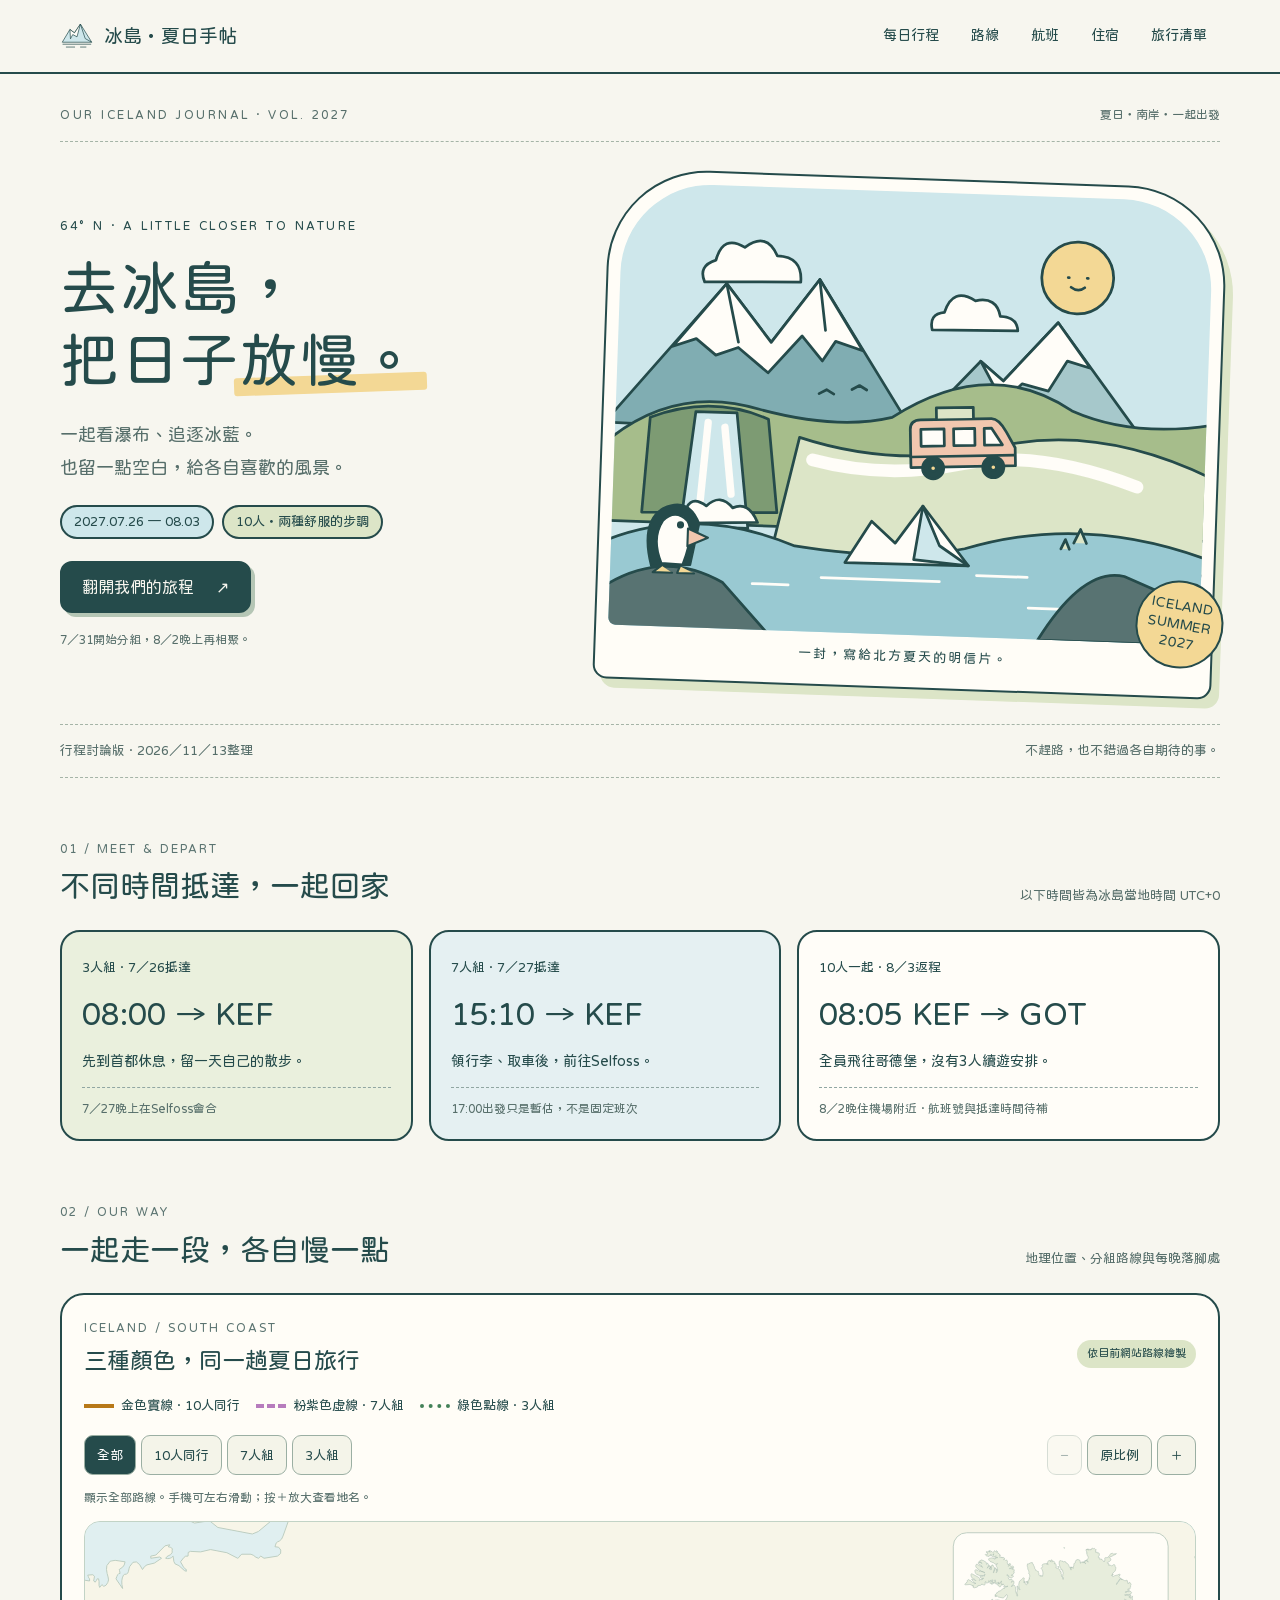
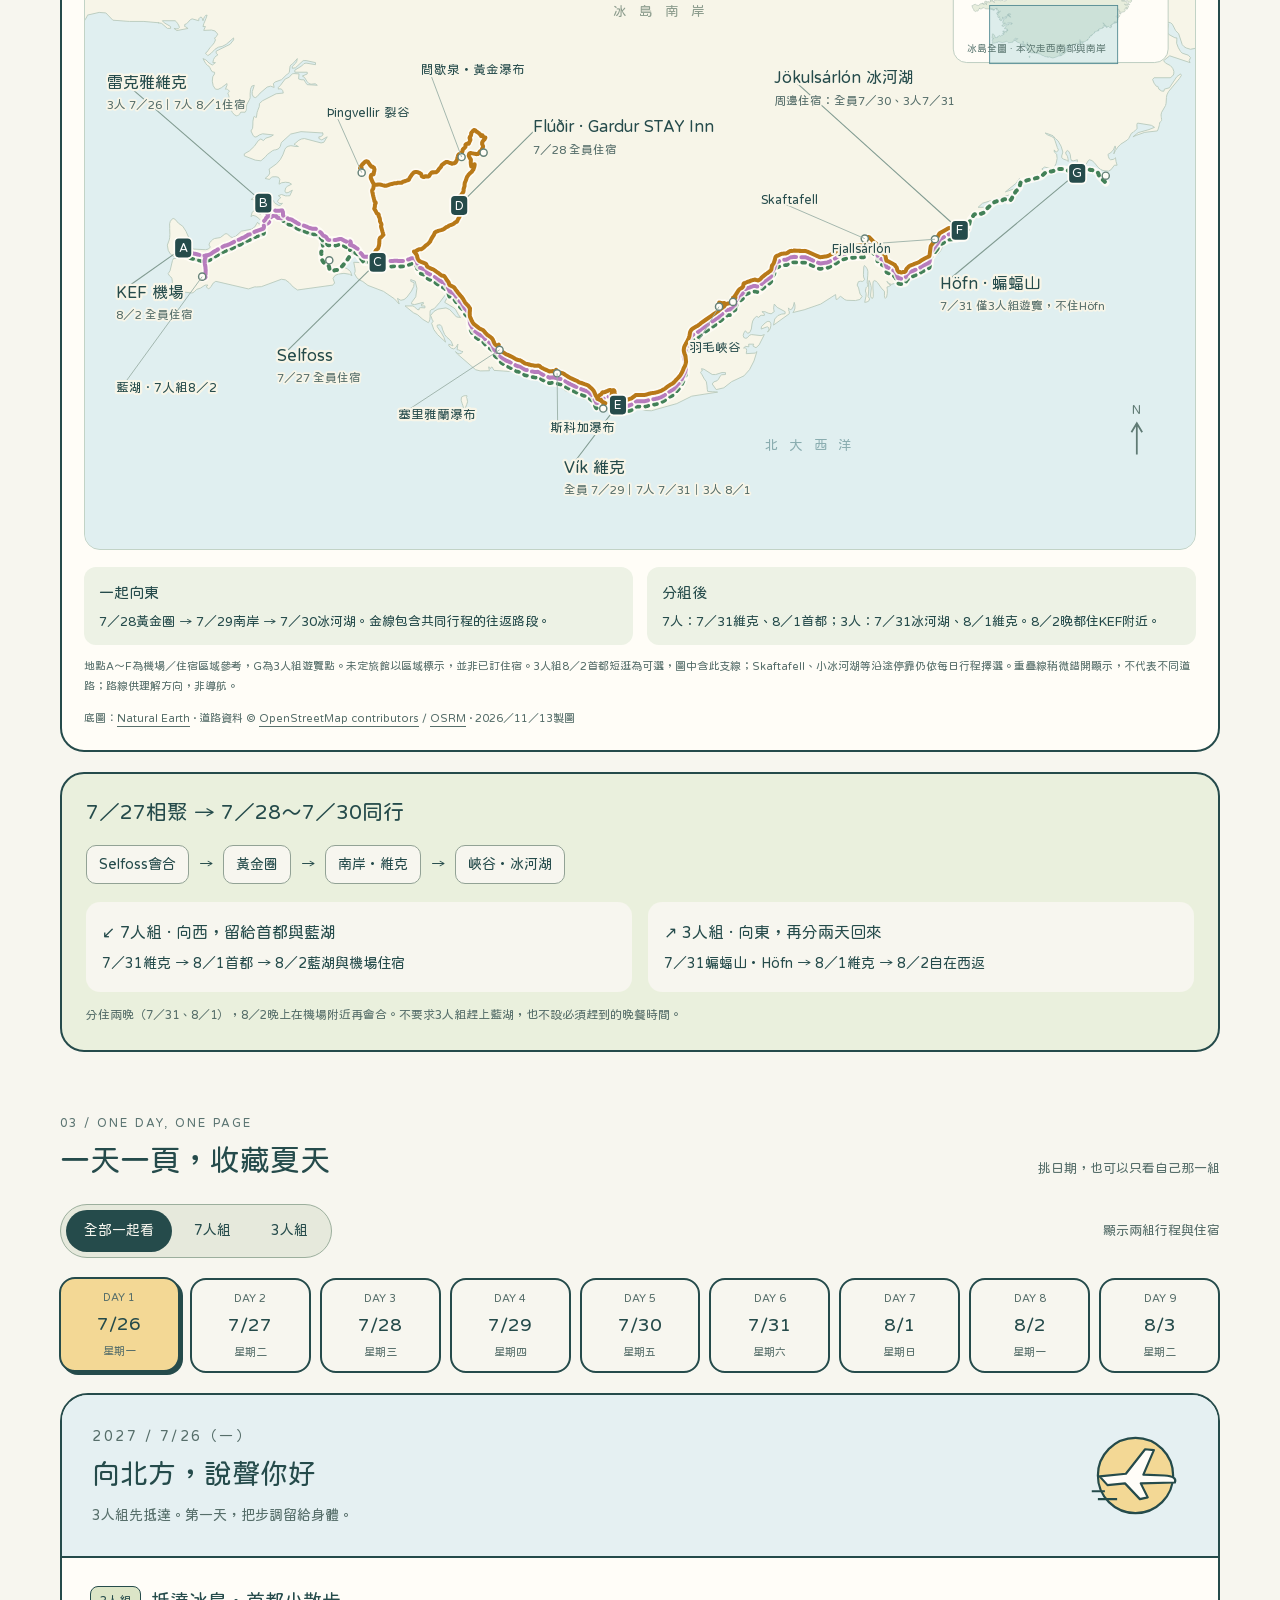
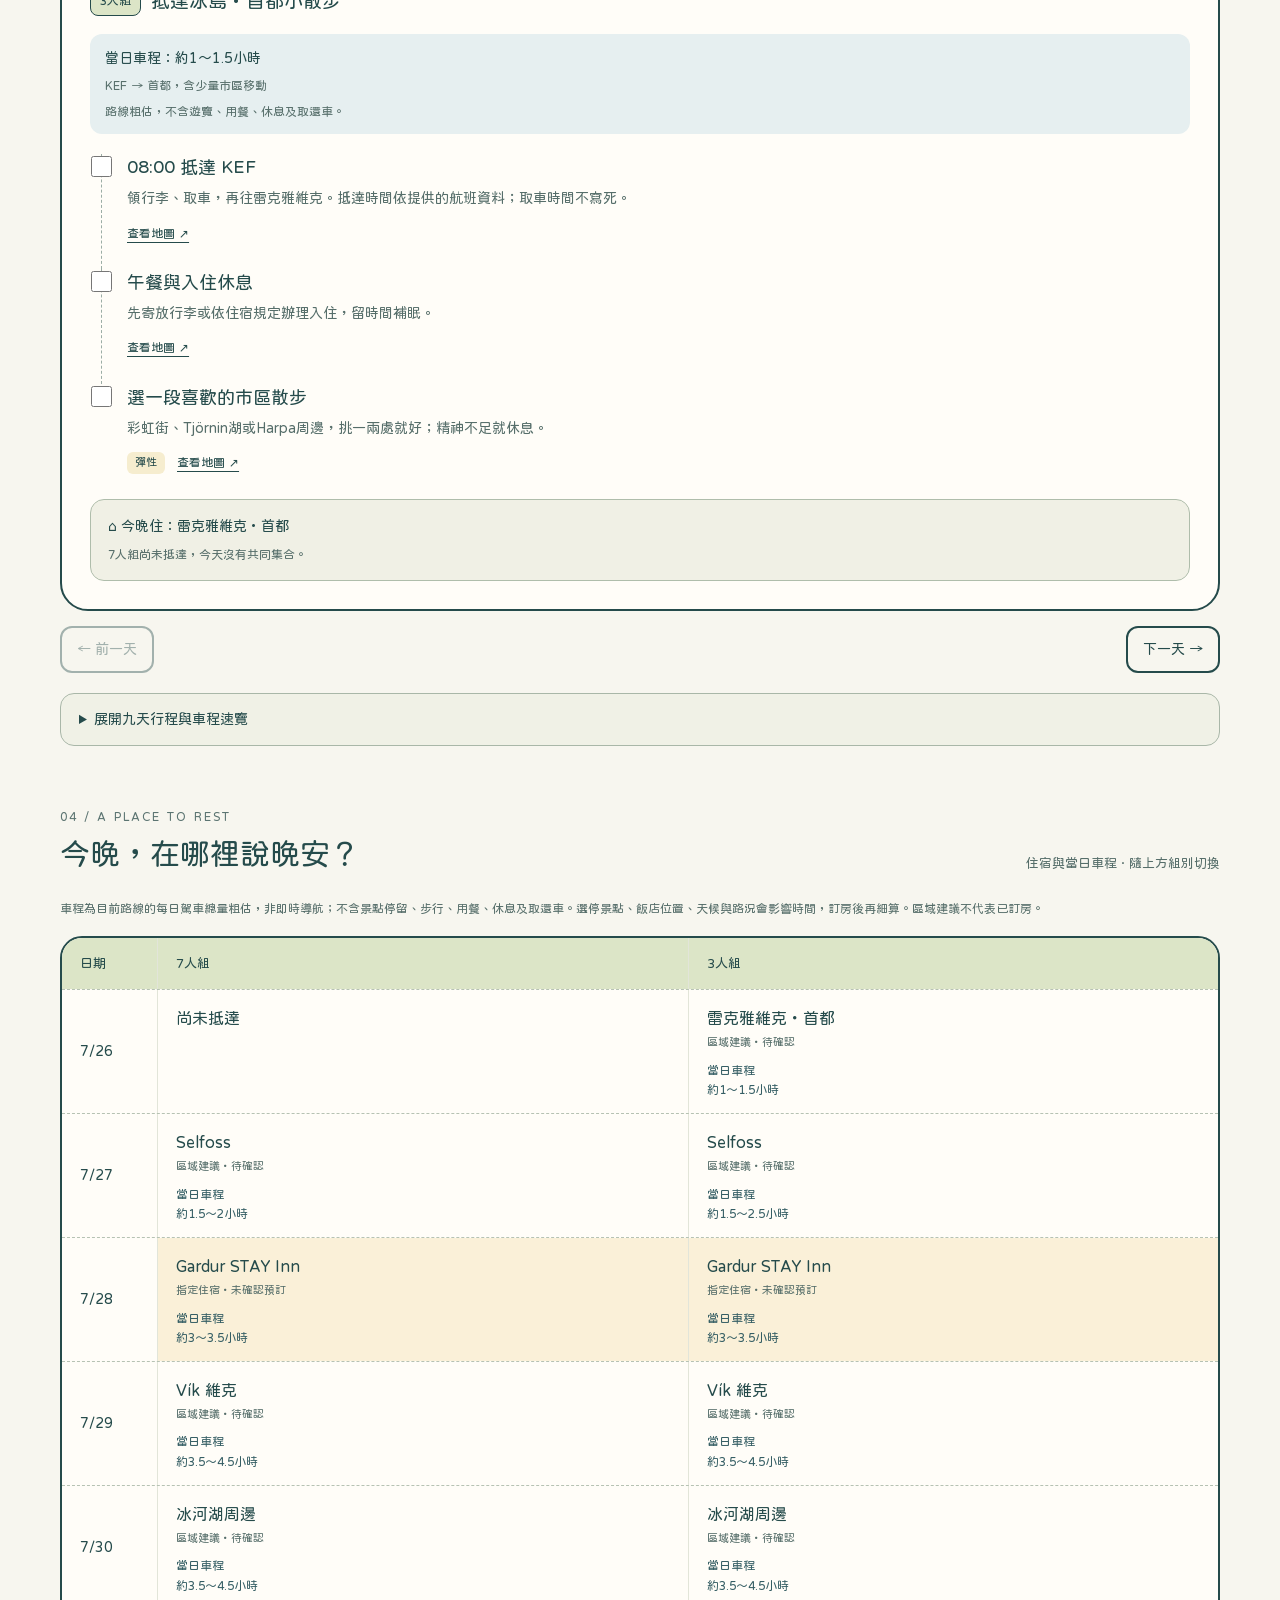
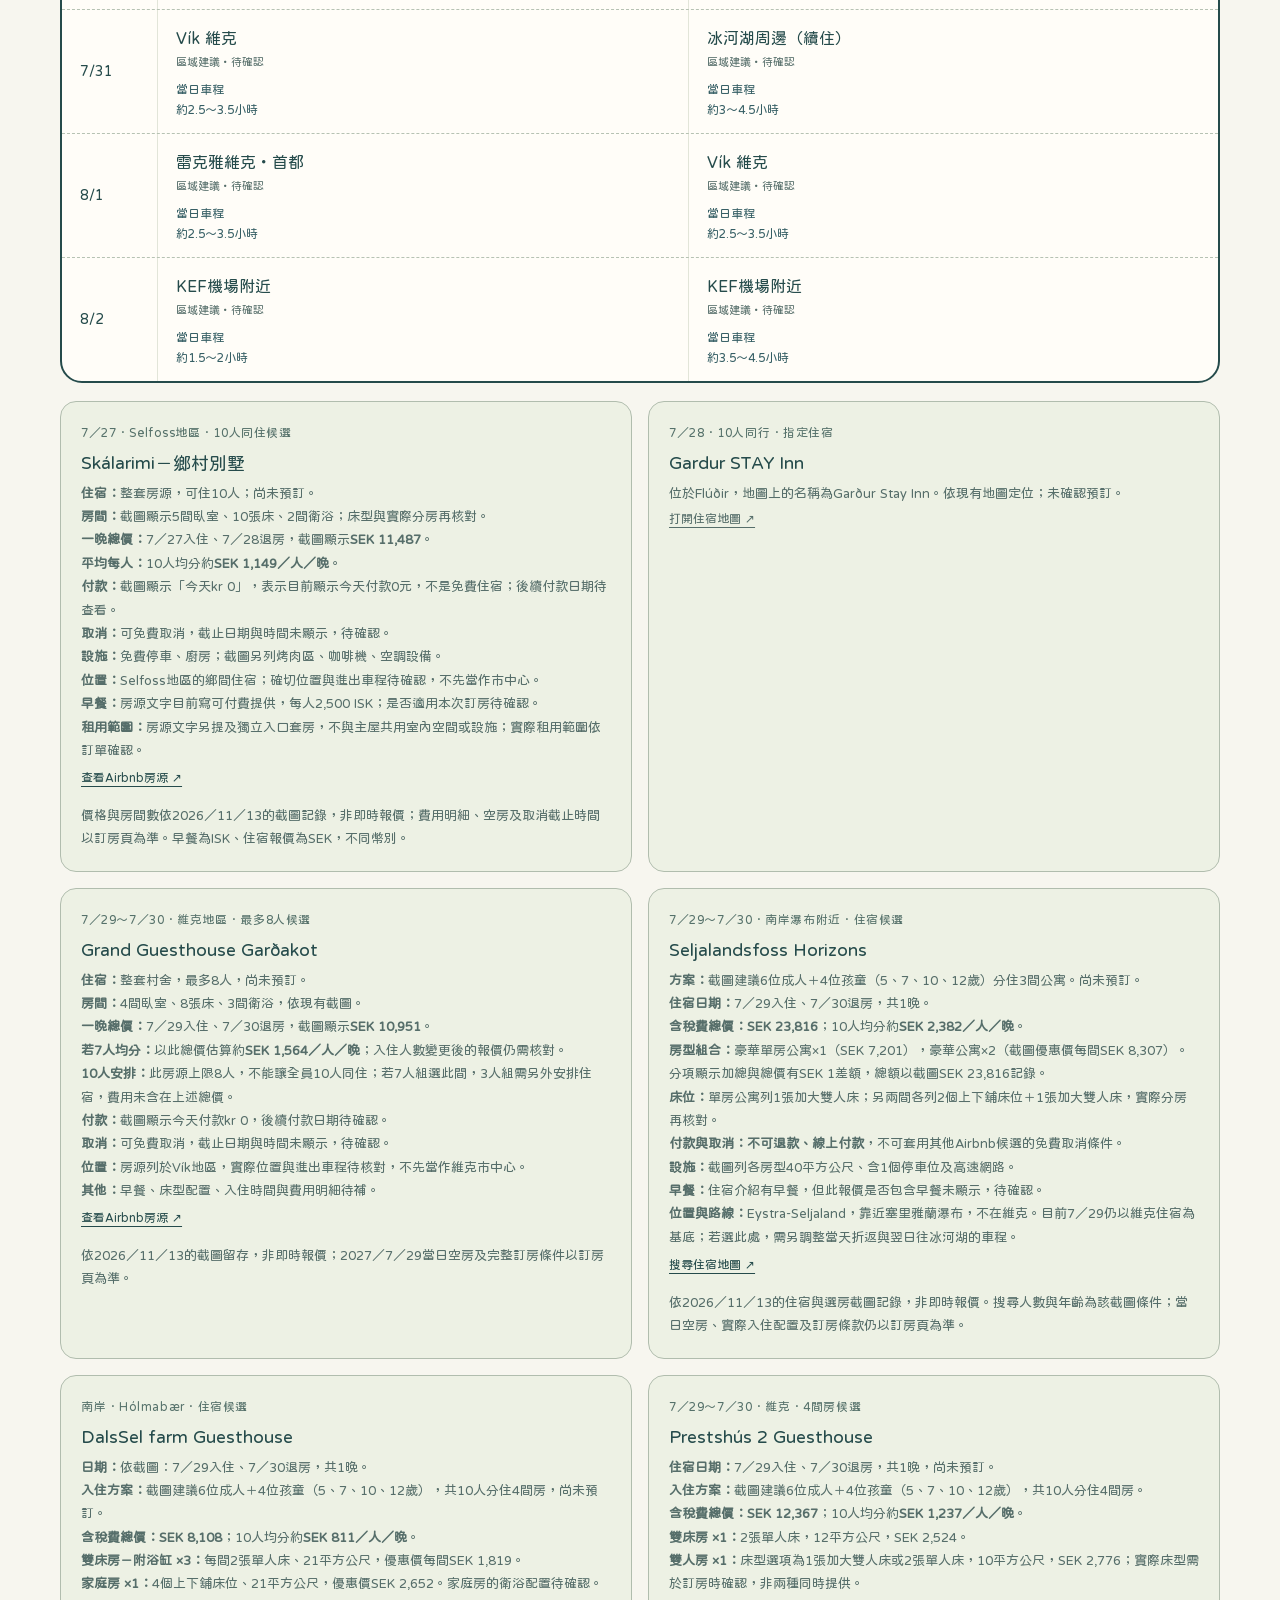
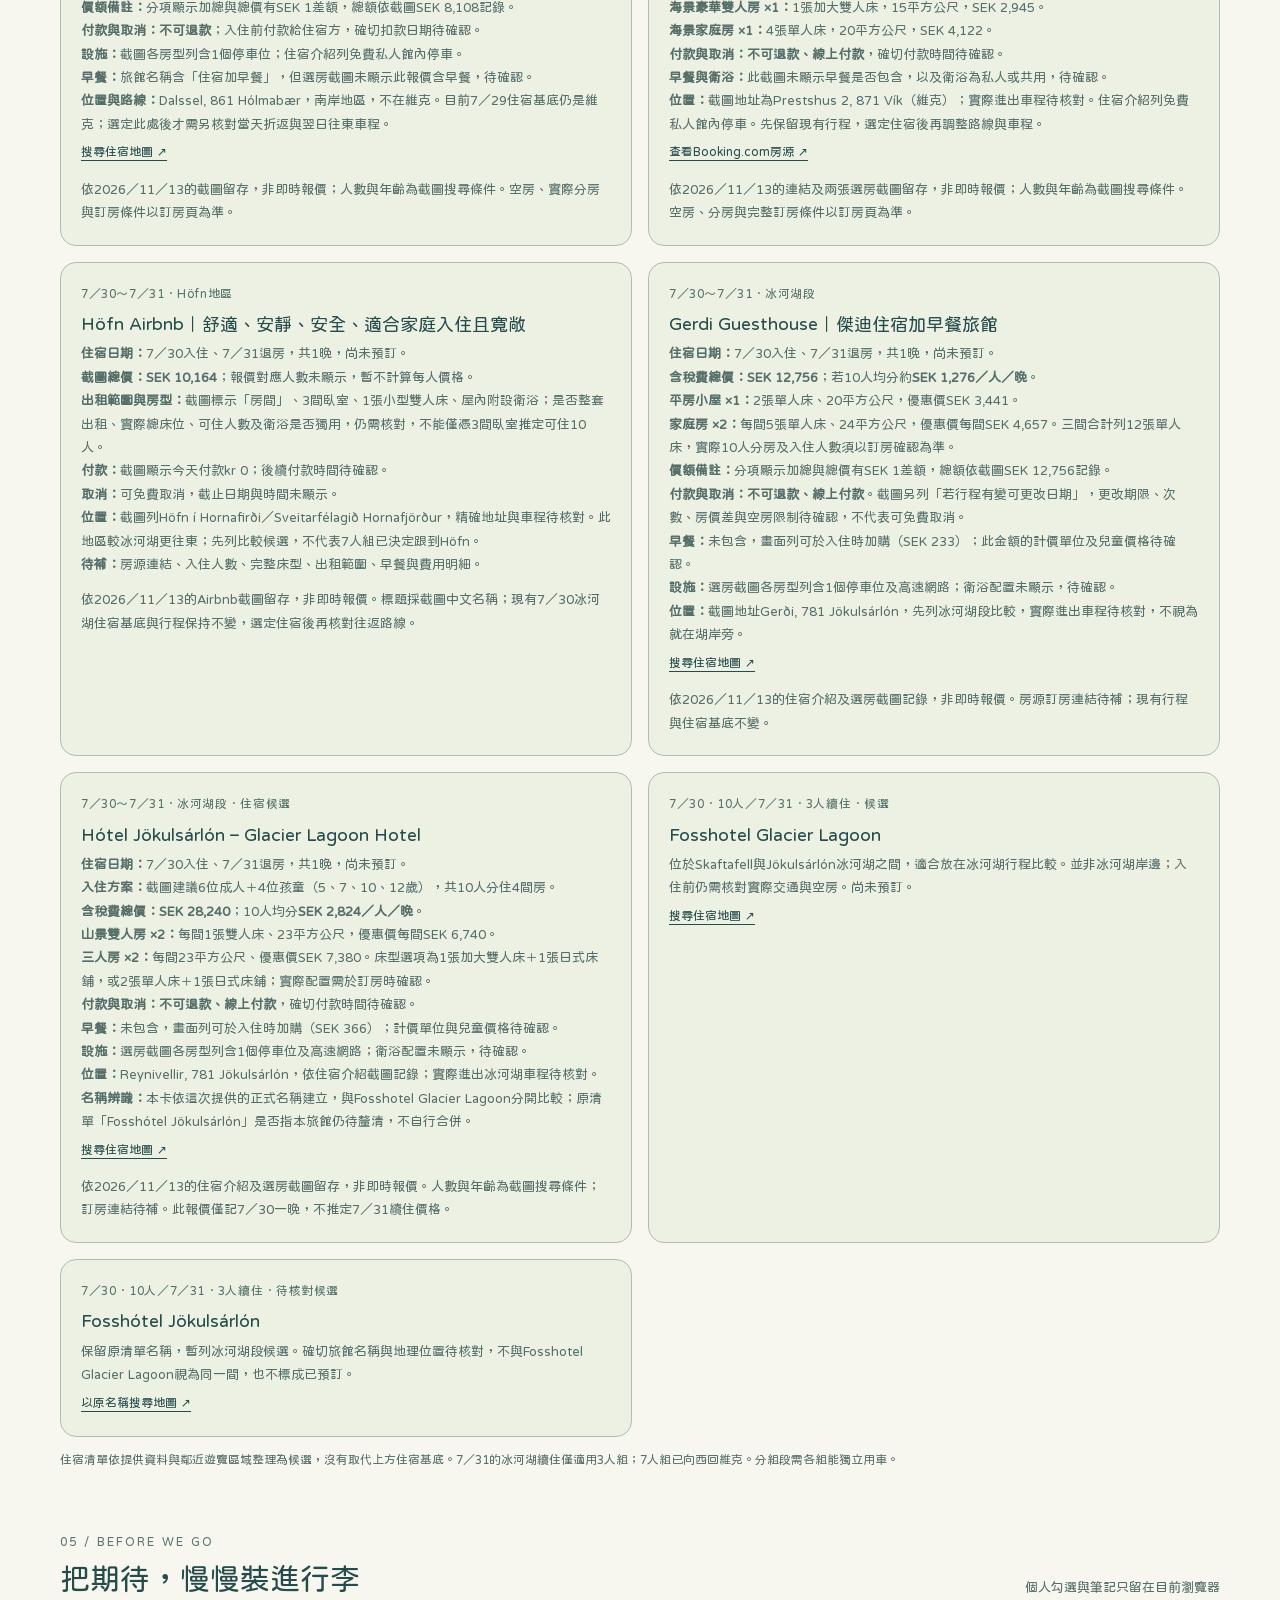
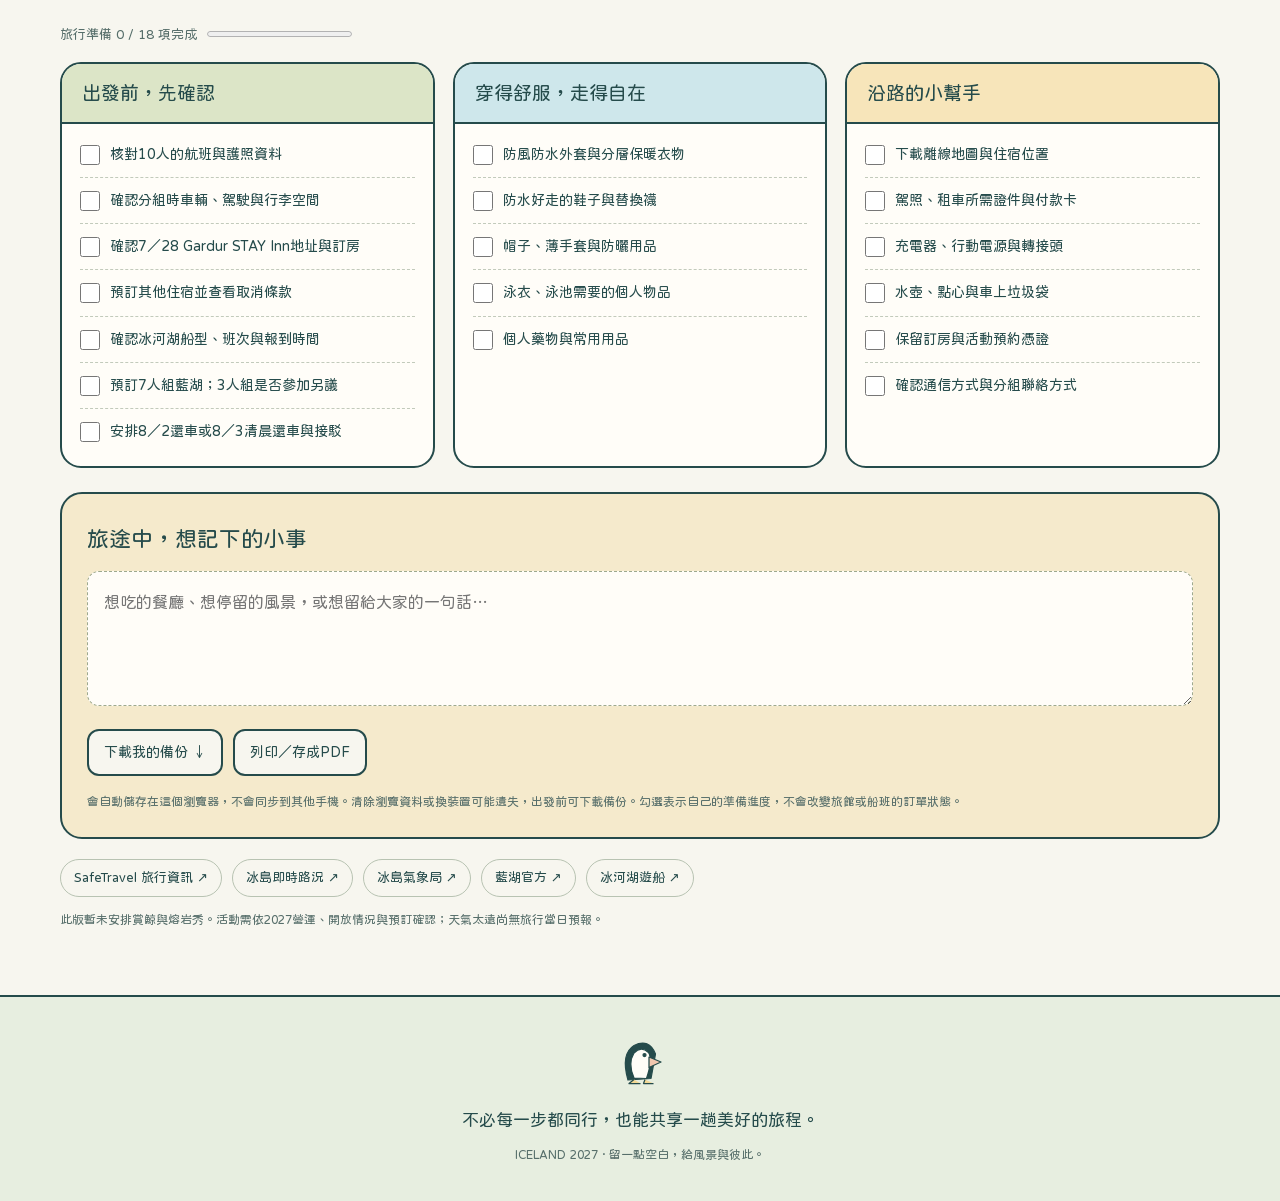
==== commit 4d487647: "Remove lodging proposer labels and keep neutral comparison" ====
--- a/iceland-2027/index.html
+++ b/iceland-2027/index.html
@@ -58,21 +58,21 @@
 <p class="geo-footnote">地點A～F為機場／住宿區域參考，G為3人組遊覽點。未定旅館以區域標示，並非已訂住宿。3人組8／2首都短逛為可選，圖中含此支線；Skaftafell、小冰河湖等沿途停靠仍依每日行程擇選。重疊線稍微錯開顯示，不代表不同道路；路線供理解方向，非導航。</p>
 <p class="geo-attribution">底圖：<a href="https://www.naturalearthdata.com/" target="_blank" rel="noopener noreferrer">Natural Earth</a> · 道路資料 © <a href="https://www.openstreetmap.org/copyright" target="_blank" rel="noopener noreferrer">OpenStreetMap contributors</a> / <a href="https://project-osrm.org/" target="_blank" rel="noopener noreferrer">OSRM</a> · 2026／11／13製圖</p></div><div class="routeboard"><h3>7／27相聚 → 7／28～7／30同行</h3><div class="route-flow"><span>Selfoss會合</span><b>→</b><span>黃金圈</span><b>→</b><span>南岸・維克</span><b>→</b><span>峽谷・冰河湖</span></div><div class="forknotes"><div><strong>↙ 7人組 · 向西，留給首都與藍湖</strong><p>7／31維克 → 8／1首都 → 8／2藍湖與機場住宿</p></div><div><strong>↗ 3人組 · 向東，再分兩天回來</strong><p>7／31蝙蝠山・Höfn → 8／1維克 → 8／2自在西返</p></div></div><p class="small">分住兩晚（7／31、8／1），8／2晚上在機場附近再會合。不要求3人組趕上藍湖，也不設必須趕到的晚餐時間。</p></div></section>
 <section id="itinerary" class="section wrap"><div class="sectionhead"><div><p class="sectionnum">03 / ONE DAY, ONE PAGE</p><h2>一天一頁，收藏夏天</h2></div><p>挑日期，也可以只看自己那一組</p></div><div class="filters"><div class="segmented" role="group" aria-label="選擇同行組別"><button type="button" data-group="all" aria-pressed="true">全部一起看</button><button type="button" data-group="7" aria-pressed="false">7人組</button><button type="button" data-group="3" aria-pressed="false">3人組</button></div><p class="filtercaption" id="filtercaption" aria-live="polite">顯示兩組行程與住宿</p></div><div id="daytabs" class="daytabs" role="tablist" aria-label="選擇行程日期"></div><div id="panels"></div><div class="daynav"><button type="button" class="button" id="prev">← 前一天</button><button type="button" class="button" id="next">下一天 →</button></div><details class="overview"><summary>展開九天行程與車程速覽</summary><p class="drive-disclaimer" style="padding:0 18px">下列為約略駕車時間，不是整天遊玩的總時間；不含停留、用餐與休息。</p><div class="overview-grid" id="overview"></div></details><noscript><p>請開啟JavaScript查看逐日行程。7／26先到3人，7／27全員Selfoss會合；7／28黃金圈、住Gardur STAY Inn；7／29南岸維克；7／30冰河湖；7／31分組；8／1各自西返；8／2晚機場會合；8／3全員08:05 KEF→GOT。</p></noscript></section>
-<section id="stays" class="section wrap"><div class="sectionhead"><div><p class="sectionnum">04 / A PLACE TO REST</p><h2>今晚，在哪裡說晚安？</h2></div><p>住宿與當日車程 · 隨上方組別切換</p></div><p class="drive-disclaimer">車程為目前路線的每日駕車總量粗估，非即時導航；不含景點停留、步行、用餐、休息及取還車。選停景點、飯店位置、天候與路況會影響時間，訂房後再細算。區域建議不代表已訂房。</p><div class="staytable" id="staytable" data-group="all"></div><div class="staycandidate"><article class="softcard" id="stay-skalarimi"><div class="candidate-label">7／27 · Selfoss地區 · 10人同住候選</div><h3>Skálarimi－鄉村別墅</h3><p><strong>住宿：</strong>整套房源，可住10人；尚未預訂。<br><strong>房間：</strong>截圖顯示5間臥室、10張床、2間衛浴；床型與實際分房再核對。<br><strong>一晚總價：</strong>7／27入住、7／28退房，截圖顯示<strong>SEK 11,487</strong>。<br><strong>平均每人：</strong>10人均分約<strong>SEK 1,149／人／晚</strong>。<br><strong>付款：</strong>截圖顯示「今天kr 0」，表示目前顯示今天付款0元，不是免費住宿；後續付款日期待查看。<br><strong>取消：</strong>可免費取消，截止日期與時間未顯示，待確認。<br><strong>設施：</strong>免費停車、廚房；截圖另列烤肉區、咖啡機、空調設備。<br><strong>位置：</strong>Selfoss地區的鄉間住宿；確切位置與進出車程待確認，不先當作市中心。<br><strong>早餐：</strong>房源文字目前寫可付費提供，每人2,500 ISK；是否適用本次訂房待確認。<br><strong>租用範圍：</strong>房源文字另提及獨立入口套房，不與主屋共用室內空間或設施；實際租用範圍依訂單確認。</p><a class="map" href="https://www.airbnb.com.tw/rooms/910004405369073143" target="_blank" rel="noopener noreferrer">查看Airbnb房源 ↗</a><p class="small">價格與房間數依妳2026／11／13提供的截圖記錄，非即時報價；費用明細、空房及取消截止時間以訂房頁為準。早餐為ISK、住宿報價為SEK，不同幣別。</p></article><article class="softcard"><div class="candidate-label">7／28 · 10人同行 · 指定住宿</div><h3>Gardur STAY Inn</h3><p>位於Flúðir，地圖上的名稱為Garður Stay Inn。依妳提供的地圖定位；未確認預訂。<br><a class="map" href="https://maps.app.goo.gl/1Zui3sFzSu9t79Dx8?g_st=ac" target="_blank" rel="noopener noreferrer">打開住宿地圖 ↗</a></p></article>
-<article class="softcard" id="stay-gardakot"><div class="candidate-label">7／29～7／30 · 維克地區 · 最多8人候選</div><h3>Grand Guesthouse Garðakot</h3><p><strong>住宿：</strong>整套村舍，最多8人，尚未預訂。<br><strong>房間：</strong>4間臥室、8張床、3間衛浴，依妳提供的截圖。<br><strong>一晚總價：</strong>7／29入住、7／30退房，截圖顯示<strong>SEK 10,951</strong>。<br><strong>若7人均分：</strong>以此總價估算約<strong>SEK 1,564／人／晚</strong>；入住人數變更後的報價仍需核對。<br><strong>10人安排：</strong>此房源上限8人，不能讓全員10人同住；若7人組選此間，3人組需另外安排住宿，費用未含在上述總價。<br><strong>付款：</strong>截圖顯示今天付款kr 0，後續付款日期待確認。<br><strong>取消：</strong>可免費取消，截止日期與時間未顯示，待確認。<br><strong>位置：</strong>房源列於Vík地區，實際位置與進出車程待核對，不先當作維克市中心。<br><strong>其他：</strong>早餐、床型配置、入住時間與費用明細待補。</p><a class="map" href="https://www.airbnb.com.tw/rooms/22550458" target="_blank" rel="noopener noreferrer">查看Airbnb房源 ↗</a><p class="small">依妳2026／11／13提供的截圖留存，非即時報價；2027／7／29當日空房及完整訂房條件以訂房頁為準。</p></article>
-<article class="softcard" id="stay-horizons"><div class="candidate-label">7／29～7／30 · 南岸瀑布附近 · 3人組提出</div><h3>Seljalandsfoss Horizons</h3><p><strong>方案：</strong>3人組找到的住宿候選；截圖建議6位成人＋4位孩童（5、7、10、12歲）分住3間公寓，並非僅供3人入住。尚未預訂。<br><strong>住宿日期：</strong>7／29入住、7／30退房，共1晚。<br><strong>含稅費總價：</strong><strong>SEK 23,816</strong>；10人均分約<strong>SEK 2,382／人／晚</strong>。<br><strong>房型組合：</strong>豪華單房公寓×1（SEK 7,201），豪華公寓×2（截圖優惠價每間SEK 8,307）。分項顯示加總與總價有SEK 1差額，總額以截圖SEK 23,816記錄。<br><strong>床位：</strong>單房公寓列1張加大雙人床；另兩間各列2個上下舖床位＋1張加大雙人床，實際分房再核對。<br><strong>付款與取消：</strong><strong>不可退款、線上付款</strong>，不可套用其他Airbnb候選的免費取消條件。<br><strong>設施：</strong>截圖列各房型40平方公尺、含1個停車位及高速網路。<br><strong>早餐：</strong>住宿介紹有早餐，但此報價是否包含早餐未顯示，待確認。<br><strong>位置與路線：</strong>Eystra-Seljaland，靠近塞里雅蘭瀑布，不在維克。目前7／29仍以維克住宿為基底；若選此處，需另調整當天折返與翌日往冰河湖的車程。</p><a class="map" href="https://www.google.com/maps/search/?api=1&amp;query=Seljalandsfoss%20Horizons%20Iceland" target="_blank" rel="noopener noreferrer">搜尋住宿地圖 ↗</a><p class="small">依妳2026／11／13提供的住宿與選房截圖記錄，非即時報價。搜尋人數與年齡為該截圖條件；當日空房、實際入住配置及訂房條款仍以訂房頁為準。</p></article>
-<article class="softcard" id="stay-dalssel"><div class="candidate-label">南岸 · Hólmabær · 妳找到的候選</div><h3>DalsSel farm Guesthouse</h3><p><strong>日期：</strong>依截圖：7／29入住、7／30退房，共1晚。<br><strong>入住方案：</strong>截圖建議6位成人＋4位孩童（5、7、10、12歲），共10人分住4間房，尚未預訂。<br><strong>含稅費總價：</strong><strong>SEK 8,108</strong>；10人均分約<strong>SEK 811／人／晚</strong>。<br><strong>雙床房－附浴缸 ×3：</strong>每間2張單人床、21平方公尺，優惠價每間SEK 1,819。<br><strong>家庭房 ×1：</strong>4個上下舖床位、21平方公尺，優惠價SEK 2,652。家庭房的衛浴配置待確認。<br><strong>價額備註：</strong>分項顯示加總與總價有SEK 1差額，總額依截圖SEK 8,108記錄。<br><strong>付款與取消：</strong><strong>不可退款</strong>；入住前付款給住宿方，確切扣款日期待確認。<br><strong>設施：</strong>截圖各房型列含1個停車位；住宿介紹列免費私人館內停車。<br><strong>早餐：</strong>旅館名稱含「住宿加早餐」，但選房截圖未顯示此報價含早餐，待確認。<br><strong>位置與路線：</strong>Dalssel, 861 Hólmabær，南岸地區，不在維克。目前7／29住宿基底仍是維克；選定此處後才需另核對當天折返與翌日往東車程。</p><a class="map" href="https://www.google.com/maps/search/?api=1&amp;query=DalsSel%20farm%20Guesthouse%20Iceland" target="_blank" rel="noopener noreferrer">搜尋住宿地圖 ↗</a><p class="small">依妳2026／11／13提供的截圖留存，非即時報價；人數與年齡為截圖搜尋條件。空房、實際分房與訂房條件以訂房頁為準。</p></article>
-<article class="softcard" id="stay-prestshus"><div class="candidate-label">7／29～7／30 · 維克 · 4間房候選 · 妳提供</div><h3>Prestshús 2 Guesthouse</h3><p><strong>住宿日期：</strong>7／29入住、7／30退房，共1晚，尚未預訂。<br><strong>入住方案：</strong>截圖建議6位成人＋4位孩童（5、7、10、12歲），共10人分住4間房。<br><strong>含稅費總價：</strong><strong>SEK 12,367</strong>；10人均分約<strong>SEK 1,237／人／晚</strong>。<br><strong>雙床房 ×1：</strong>2張單人床，12平方公尺，SEK 2,524。<br><strong>雙人房 ×1：</strong>床型選項為1張加大雙人床或2張單人床，10平方公尺，SEK 2,776；實際床型需於訂房時確認，非兩種同時提供。<br><strong>海景豪華雙人房 ×1：</strong>1張加大雙人床，15平方公尺，SEK 2,945。<br><strong>海景家庭房 ×1：</strong>4張單人床，20平方公尺，SEK 4,122。<br><strong>付款與取消：</strong><strong>不可退款、線上付款</strong>，確切付款時間待確認。<br><strong>早餐與衛浴：</strong>此截圖未顯示早餐是否包含，以及衛浴為私人或共用，待確認。<br><strong>位置：</strong>截圖地址為Prestshus 2, 871 Vík（維克）；實際進出車程待核對。住宿介紹列免費私人館內停車。先保留現有行程，選定住宿後再調整路線與車程。</p><a class="map" href="https://www.booking.com/Share-2NjDtb6" target="_blank" rel="noopener noreferrer">查看Booking.com房源 ↗</a><p class="small">依妳2026／11／13提供的連結及兩張選房截圖留存，非即時報價；人數與年齡為截圖搜尋條件。空房、分房與完整訂房條件以訂房頁為準。</p></article>
-<article class="softcard" id="stay-hofn-airbnb"><div class="candidate-label">7／30～7／31 · Höfn地區 · 妳提供</div><h3>Höfn Airbnb｜舒適、安靜、安全、適合家庭入住且寬敞</h3><p><strong>住宿日期：</strong>7／30入住、7／31退房，共1晚，尚未預訂。<br><strong>截圖總價：</strong><strong>SEK 10,164</strong>；報價對應人數未顯示，暫不計算每人價格。<br><strong>出租範圍與房型：</strong>截圖標示「房間」、3間臥室、1張小型雙人床、屋內附設衛浴；是否整套出租、實際總床位、可住人數及衛浴是否獨用，仍需核對，不能僅憑3間臥室推定可住10人。<br><strong>付款：</strong>截圖顯示今天付款kr 0；後續付款時間待確認。<br><strong>取消：</strong>可免費取消，截止日期與時間未顯示。<br><strong>位置：</strong>截圖列Höfn í Hornafirði／Sveitarfélagið Hornafjörður，精確地址與車程待核對。此地區較冰河湖更往東；先列比較候選，不代表7人組已決定跟到Höfn。<br><strong>待補：</strong>房源連結、入住人數、完整床型、出租範圍、早餐與費用明細。</p><p class="small">依妳2026／11／13提供的Airbnb截圖留存，非即時報價。標題採截圖中文名稱；現有7／30冰河湖住宿基底與行程保持不變，選定住宿後再核對往返路線。</p></article>
-<article class="softcard" id="stay-gerdi"><div class="candidate-label">7／30～7／31 · 冰河湖段 · 妳提供</div><h3>Gerdi Guesthouse｜傑迪住宿加早餐旅館</h3><p><strong>住宿日期：</strong>7／30入住、7／31退房，共1晚，尚未預訂。<br><strong>含稅費總價：</strong><strong>SEK 12,756</strong>；若10人均分約<strong>SEK 1,276／人／晚</strong>。<br><strong>平房小屋 ×1：</strong>2張單人床、20平方公尺，優惠價SEK 3,441。<br><strong>家庭房 ×2：</strong>每間5張單人床、24平方公尺，優惠價每間SEK 4,657。三間合計列12張單人床，實際10人分房及入住人數須以訂房確認為準。<br><strong>價額備註：</strong>分項顯示加總與總價有SEK 1差額，總額依截圖SEK 12,756記錄。<br><strong>付款與取消：</strong><strong>不可退款、線上付款</strong>。截圖另列「若行程有變可更改日期」，更改期限、次數、房價差與空房限制待確認，不代表可免費取消。<br><strong>早餐：</strong>未包含，畫面列可於入住時加購（SEK 233）；此金額的計價單位及兒童價格待確認。<br><strong>設施：</strong>選房截圖各房型列含1個停車位及高速網路；衛浴配置未顯示，待確認。<br><strong>位置：</strong>截圖地址Gerði, 781 Jökulsárlón，先列冰河湖段比較，實際進出車程待核對，不視為就在湖岸旁。</p><a class="map" href="https://www.google.com/maps/search/?api=1&amp;query=Gerdi%20Guesthouse%20Iceland" target="_blank" rel="noopener noreferrer">搜尋住宿地圖 ↗</a><p class="small">依妳2026／11／13提供的住宿介紹及選房截圖記錄，非即時報價。房源訂房連結待補；現有行程與住宿基底不變。</p></article>
-<article class="softcard" id="stay-hotel-jokulsarlon"><div class="candidate-label">7／30～7／31 · 冰河湖段 · 3人組提出</div><h3>Hótel Jökulsárlón – Glacier Lagoon Hotel</h3><p><strong>住宿日期：</strong>7／30入住、7／31退房，共1晚，尚未預訂。<br><strong>入住方案：</strong>截圖建議6位成人＋4位孩童（5、7、10、12歲），共10人分住4間房。<br><strong>含稅費總價：</strong><strong>SEK 28,240</strong>；10人均分<strong>SEK 2,824／人／晚</strong>。<br><strong>山景雙人房 ×2：</strong>每間1張雙人床、23平方公尺，優惠價每間SEK 6,740。<br><strong>三人房 ×2：</strong>每間23平方公尺、優惠價SEK 7,380。床型選項為1張加大雙人床＋1張日式床舖，或2張單人床＋1張日式床舖；實際配置需於訂房時確認。<br><strong>付款與取消：</strong><strong>不可退款、線上付款</strong>，確切付款時間待確認。<br><strong>早餐：</strong>未包含，畫面列可於入住時加購（SEK 366）；計價單位與兒童價格待確認。<br><strong>設施：</strong>選房截圖各房型列含1個停車位及高速網路；衛浴配置未顯示，待確認。<br><strong>位置：</strong>Reynivellir, 781 Jökulsárlón，依住宿介紹截圖記錄；實際進出冰河湖車程待核對。<br><strong>名稱辨識：</strong>本卡依這次提供的正式名稱建立，與Fosshotel Glacier Lagoon分開比較；原清單「Fosshótel Jökulsárlón」是否指本旅館仍待釐清，不自行合併。</p><a class="map" href="https://www.google.com/maps/search/?api=1&amp;query=Hotel%20Jokulsarlon%20Reynivellir%20Iceland" target="_blank" rel="noopener noreferrer">搜尋住宿地圖 ↗</a><p class="small">依妳2026／11／13提供的住宿介紹及選房截圖留存，非即時報價。人數與年齡為截圖搜尋條件；訂房連結待補。此報價僅記7／30一晚，不推定7／31續住價格。</p></article>
+<section id="stays" class="section wrap"><div class="sectionhead"><div><p class="sectionnum">04 / A PLACE TO REST</p><h2>今晚，在哪裡說晚安？</h2></div><p>住宿與當日車程 · 隨上方組別切換</p></div><p class="drive-disclaimer">車程為目前路線的每日駕車總量粗估，非即時導航；不含景點停留、步行、用餐、休息及取還車。選停景點、飯店位置、天候與路況會影響時間，訂房後再細算。區域建議不代表已訂房。</p><div class="staytable" id="staytable" data-group="all"></div><div class="staycandidate"><article class="softcard" id="stay-skalarimi"><div class="candidate-label">7／27 · Selfoss地區 · 10人同住候選</div><h3>Skálarimi－鄉村別墅</h3><p><strong>住宿：</strong>整套房源，可住10人；尚未預訂。<br><strong>房間：</strong>截圖顯示5間臥室、10張床、2間衛浴；床型與實際分房再核對。<br><strong>一晚總價：</strong>7／27入住、7／28退房，截圖顯示<strong>SEK 11,487</strong>。<br><strong>平均每人：</strong>10人均分約<strong>SEK 1,149／人／晚</strong>。<br><strong>付款：</strong>截圖顯示「今天kr 0」，表示目前顯示今天付款0元，不是免費住宿；後續付款日期待查看。<br><strong>取消：</strong>可免費取消，截止日期與時間未顯示，待確認。<br><strong>設施：</strong>免費停車、廚房；截圖另列烤肉區、咖啡機、空調設備。<br><strong>位置：</strong>Selfoss地區的鄉間住宿；確切位置與進出車程待確認，不先當作市中心。<br><strong>早餐：</strong>房源文字目前寫可付費提供，每人2,500 ISK；是否適用本次訂房待確認。<br><strong>租用範圍：</strong>房源文字另提及獨立入口套房，不與主屋共用室內空間或設施；實際租用範圍依訂單確認。</p><a class="map" href="https://www.airbnb.com.tw/rooms/910004405369073143" target="_blank" rel="noopener noreferrer">查看Airbnb房源 ↗</a><p class="small">價格與房間數依2026／11／13的截圖記錄，非即時報價；費用明細、空房及取消截止時間以訂房頁為準。早餐為ISK、住宿報價為SEK，不同幣別。</p></article><article class="softcard"><div class="candidate-label">7／28 · 10人同行 · 指定住宿</div><h3>Gardur STAY Inn</h3><p>位於Flúðir，地圖上的名稱為Garður Stay Inn。依現有地圖定位；未確認預訂。<br><a class="map" href="https://maps.app.goo.gl/1Zui3sFzSu9t79Dx8?g_st=ac" target="_blank" rel="noopener noreferrer">打開住宿地圖 ↗</a></p></article>
+<article class="softcard" id="stay-gardakot"><div class="candidate-label">7／29～7／30 · 維克地區 · 最多8人候選</div><h3>Grand Guesthouse Garðakot</h3><p><strong>住宿：</strong>整套村舍，最多8人，尚未預訂。<br><strong>房間：</strong>4間臥室、8張床、3間衛浴，依現有截圖。<br><strong>一晚總價：</strong>7／29入住、7／30退房，截圖顯示<strong>SEK 10,951</strong>。<br><strong>若7人均分：</strong>以此總價估算約<strong>SEK 1,564／人／晚</strong>；入住人數變更後的報價仍需核對。<br><strong>10人安排：</strong>此房源上限8人，不能讓全員10人同住；若7人組選此間，3人組需另外安排住宿，費用未含在上述總價。<br><strong>付款：</strong>截圖顯示今天付款kr 0，後續付款日期待確認。<br><strong>取消：</strong>可免費取消，截止日期與時間未顯示，待確認。<br><strong>位置：</strong>房源列於Vík地區，實際位置與進出車程待核對，不先當作維克市中心。<br><strong>其他：</strong>早餐、床型配置、入住時間與費用明細待補。</p><a class="map" href="https://www.airbnb.com.tw/rooms/22550458" target="_blank" rel="noopener noreferrer">查看Airbnb房源 ↗</a><p class="small">依2026／11／13的截圖留存，非即時報價；2027／7／29當日空房及完整訂房條件以訂房頁為準。</p></article>
+<article class="softcard" id="stay-horizons"><div class="candidate-label">7／29～7／30 · 南岸瀑布附近 · 住宿候選</div><h3>Seljalandsfoss Horizons</h3><p><strong>方案：</strong>截圖建議6位成人＋4位孩童（5、7、10、12歲）分住3間公寓。尚未預訂。<br><strong>住宿日期：</strong>7／29入住、7／30退房，共1晚。<br><strong>含稅費總價：</strong><strong>SEK 23,816</strong>；10人均分約<strong>SEK 2,382／人／晚</strong>。<br><strong>房型組合：</strong>豪華單房公寓×1（SEK 7,201），豪華公寓×2（截圖優惠價每間SEK 8,307）。分項顯示加總與總價有SEK 1差額，總額以截圖SEK 23,816記錄。<br><strong>床位：</strong>單房公寓列1張加大雙人床；另兩間各列2個上下舖床位＋1張加大雙人床，實際分房再核對。<br><strong>付款與取消：</strong><strong>不可退款、線上付款</strong>，不可套用其他Airbnb候選的免費取消條件。<br><strong>設施：</strong>截圖列各房型40平方公尺、含1個停車位及高速網路。<br><strong>早餐：</strong>住宿介紹有早餐，但此報價是否包含早餐未顯示，待確認。<br><strong>位置與路線：</strong>Eystra-Seljaland，靠近塞里雅蘭瀑布，不在維克。目前7／29仍以維克住宿為基底；若選此處，需另調整當天折返與翌日往冰河湖的車程。</p><a class="map" href="https://www.google.com/maps/search/?api=1&amp;query=Seljalandsfoss%20Horizons%20Iceland" target="_blank" rel="noopener noreferrer">搜尋住宿地圖 ↗</a><p class="small">依2026／11／13的住宿與選房截圖記錄，非即時報價。搜尋人數與年齡為該截圖條件；當日空房、實際入住配置及訂房條款仍以訂房頁為準。</p></article>
+<article class="softcard" id="stay-dalssel"><div class="candidate-label">南岸 · Hólmabær · 住宿候選</div><h3>DalsSel farm Guesthouse</h3><p><strong>日期：</strong>依截圖：7／29入住、7／30退房，共1晚。<br><strong>入住方案：</strong>截圖建議6位成人＋4位孩童（5、7、10、12歲），共10人分住4間房，尚未預訂。<br><strong>含稅費總價：</strong><strong>SEK 8,108</strong>；10人均分約<strong>SEK 811／人／晚</strong>。<br><strong>雙床房－附浴缸 ×3：</strong>每間2張單人床、21平方公尺，優惠價每間SEK 1,819。<br><strong>家庭房 ×1：</strong>4個上下舖床位、21平方公尺，優惠價SEK 2,652。家庭房的衛浴配置待確認。<br><strong>價額備註：</strong>分項顯示加總與總價有SEK 1差額，總額依截圖SEK 8,108記錄。<br><strong>付款與取消：</strong><strong>不可退款</strong>；入住前付款給住宿方，確切扣款日期待確認。<br><strong>設施：</strong>截圖各房型列含1個停車位；住宿介紹列免費私人館內停車。<br><strong>早餐：</strong>旅館名稱含「住宿加早餐」，但選房截圖未顯示此報價含早餐，待確認。<br><strong>位置與路線：</strong>Dalssel, 861 Hólmabær，南岸地區，不在維克。目前7／29住宿基底仍是維克；選定此處後才需另核對當天折返與翌日往東車程。</p><a class="map" href="https://www.google.com/maps/search/?api=1&amp;query=DalsSel%20farm%20Guesthouse%20Iceland" target="_blank" rel="noopener noreferrer">搜尋住宿地圖 ↗</a><p class="small">依2026／11／13的截圖留存，非即時報價；人數與年齡為截圖搜尋條件。空房、實際分房與訂房條件以訂房頁為準。</p></article>
+<article class="softcard" id="stay-prestshus"><div class="candidate-label">7／29～7／30 · 維克 · 4間房候選</div><h3>Prestshús 2 Guesthouse</h3><p><strong>住宿日期：</strong>7／29入住、7／30退房，共1晚，尚未預訂。<br><strong>入住方案：</strong>截圖建議6位成人＋4位孩童（5、7、10、12歲），共10人分住4間房。<br><strong>含稅費總價：</strong><strong>SEK 12,367</strong>；10人均分約<strong>SEK 1,237／人／晚</strong>。<br><strong>雙床房 ×1：</strong>2張單人床，12平方公尺，SEK 2,524。<br><strong>雙人房 ×1：</strong>床型選項為1張加大雙人床或2張單人床，10平方公尺，SEK 2,776；實際床型需於訂房時確認，非兩種同時提供。<br><strong>海景豪華雙人房 ×1：</strong>1張加大雙人床，15平方公尺，SEK 2,945。<br><strong>海景家庭房 ×1：</strong>4張單人床，20平方公尺，SEK 4,122。<br><strong>付款與取消：</strong><strong>不可退款、線上付款</strong>，確切付款時間待確認。<br><strong>早餐與衛浴：</strong>此截圖未顯示早餐是否包含，以及衛浴為私人或共用，待確認。<br><strong>位置：</strong>截圖地址為Prestshus 2, 871 Vík（維克）；實際進出車程待核對。住宿介紹列免費私人館內停車。先保留現有行程，選定住宿後再調整路線與車程。</p><a class="map" href="https://www.booking.com/Share-2NjDtb6" target="_blank" rel="noopener noreferrer">查看Booking.com房源 ↗</a><p class="small">依2026／11／13的連結及兩張選房截圖留存，非即時報價；人數與年齡為截圖搜尋條件。空房、分房與完整訂房條件以訂房頁為準。</p></article>
+<article class="softcard" id="stay-hofn-airbnb"><div class="candidate-label">7／30～7／31 · Höfn地區</div><h3>Höfn Airbnb｜舒適、安靜、安全、適合家庭入住且寬敞</h3><p><strong>住宿日期：</strong>7／30入住、7／31退房，共1晚，尚未預訂。<br><strong>截圖總價：</strong><strong>SEK 10,164</strong>；報價對應人數未顯示，暫不計算每人價格。<br><strong>出租範圍與房型：</strong>截圖標示「房間」、3間臥室、1張小型雙人床、屋內附設衛浴；是否整套出租、實際總床位、可住人數及衛浴是否獨用，仍需核對，不能僅憑3間臥室推定可住10人。<br><strong>付款：</strong>截圖顯示今天付款kr 0；後續付款時間待確認。<br><strong>取消：</strong>可免費取消，截止日期與時間未顯示。<br><strong>位置：</strong>截圖列Höfn í Hornafirði／Sveitarfélagið Hornafjörður，精確地址與車程待核對。此地區較冰河湖更往東；先列比較候選，不代表7人組已決定跟到Höfn。<br><strong>待補：</strong>房源連結、入住人數、完整床型、出租範圍、早餐與費用明細。</p><p class="small">依2026／11／13的Airbnb截圖留存，非即時報價。標題採截圖中文名稱；現有7／30冰河湖住宿基底與行程保持不變，選定住宿後再核對往返路線。</p></article>
+<article class="softcard" id="stay-gerdi"><div class="candidate-label">7／30～7／31 · 冰河湖段</div><h3>Gerdi Guesthouse｜傑迪住宿加早餐旅館</h3><p><strong>住宿日期：</strong>7／30入住、7／31退房，共1晚，尚未預訂。<br><strong>含稅費總價：</strong><strong>SEK 12,756</strong>；若10人均分約<strong>SEK 1,276／人／晚</strong>。<br><strong>平房小屋 ×1：</strong>2張單人床、20平方公尺，優惠價SEK 3,441。<br><strong>家庭房 ×2：</strong>每間5張單人床、24平方公尺，優惠價每間SEK 4,657。三間合計列12張單人床，實際10人分房及入住人數須以訂房確認為準。<br><strong>價額備註：</strong>分項顯示加總與總價有SEK 1差額，總額依截圖SEK 12,756記錄。<br><strong>付款與取消：</strong><strong>不可退款、線上付款</strong>。截圖另列「若行程有變可更改日期」，更改期限、次數、房價差與空房限制待確認，不代表可免費取消。<br><strong>早餐：</strong>未包含，畫面列可於入住時加購（SEK 233）；此金額的計價單位及兒童價格待確認。<br><strong>設施：</strong>選房截圖各房型列含1個停車位及高速網路；衛浴配置未顯示，待確認。<br><strong>位置：</strong>截圖地址Gerði, 781 Jökulsárlón，先列冰河湖段比較，實際進出車程待核對，不視為就在湖岸旁。</p><a class="map" href="https://www.google.com/maps/search/?api=1&amp;query=Gerdi%20Guesthouse%20Iceland" target="_blank" rel="noopener noreferrer">搜尋住宿地圖 ↗</a><p class="small">依2026／11／13的住宿介紹及選房截圖記錄，非即時報價。房源訂房連結待補；現有行程與住宿基底不變。</p></article>
+<article class="softcard" id="stay-hotel-jokulsarlon"><div class="candidate-label">7／30～7／31 · 冰河湖段 · 住宿候選</div><h3>Hótel Jökulsárlón – Glacier Lagoon Hotel</h3><p><strong>住宿日期：</strong>7／30入住、7／31退房，共1晚，尚未預訂。<br><strong>入住方案：</strong>截圖建議6位成人＋4位孩童（5、7、10、12歲），共10人分住4間房。<br><strong>含稅費總價：</strong><strong>SEK 28,240</strong>；10人均分<strong>SEK 2,824／人／晚</strong>。<br><strong>山景雙人房 ×2：</strong>每間1張雙人床、23平方公尺，優惠價每間SEK 6,740。<br><strong>三人房 ×2：</strong>每間23平方公尺、優惠價SEK 7,380。床型選項為1張加大雙人床＋1張日式床舖，或2張單人床＋1張日式床舖；實際配置需於訂房時確認。<br><strong>付款與取消：</strong><strong>不可退款、線上付款</strong>，確切付款時間待確認。<br><strong>早餐：</strong>未包含，畫面列可於入住時加購（SEK 366）；計價單位與兒童價格待確認。<br><strong>設施：</strong>選房截圖各房型列含1個停車位及高速網路；衛浴配置未顯示，待確認。<br><strong>位置：</strong>Reynivellir, 781 Jökulsárlón，依住宿介紹截圖記錄；實際進出冰河湖車程待核對。<br><strong>名稱辨識：</strong>本卡依這次提供的正式名稱建立，與Fosshotel Glacier Lagoon分開比較；原清單「Fosshótel Jökulsárlón」是否指本旅館仍待釐清，不自行合併。</p><a class="map" href="https://www.google.com/maps/search/?api=1&amp;query=Hotel%20Jokulsarlon%20Reynivellir%20Iceland" target="_blank" rel="noopener noreferrer">搜尋住宿地圖 ↗</a><p class="small">依2026／11／13的住宿介紹及選房截圖留存，非即時報價。人數與年齡為截圖搜尋條件；訂房連結待補。此報價僅記7／30一晚，不推定7／31續住價格。</p></article>
 <article class="softcard" id="stay-glacier"><div class="candidate-label">7／30 · 10人／7／31 · 3人續住 · 候選</div><h3>Fosshotel Glacier Lagoon</h3><p>位於Skaftafell與Jökulsárlón冰河湖之間，適合放在冰河湖行程比較。並非冰河湖岸邊；入住前仍需核對實際交通與空房。尚未預訂。</p><a class="map" href="https://www.google.com/maps/search/?api=1&amp;query=Fosshotel%20Glacier%20Lagoon%20Iceland" target="_blank" rel="noopener noreferrer">搜尋住宿地圖 ↗</a></article>
-<article class="softcard" id="stay-jokulsarlon"><div class="candidate-label">7／30 · 10人／7／31 · 3人續住 · 待核對候選</div><h3>Fosshótel Jökulsárlón</h3><p>保留3人組提供的原名稱，依其住宿清單暫放冰河湖段。確切旅館名稱與地理位置待核對，不與Fosshotel Glacier Lagoon視為同一間，也不標成已預訂。</p><a class="map" href="https://www.google.com/maps/search/?api=1&amp;query=Fossh%C3%B3tel%20J%C3%B6kuls%C3%A1rl%C3%B3n%20Iceland" target="_blank" rel="noopener noreferrer">以原名稱搜尋地圖 ↗</a></article></div><p class="small">住宿清單依提供資料與鄰近遊覽區域整理為候選，沒有取代上方住宿基底。7／31的冰河湖續住僅適用3人組；7人組已向西回維克。分組段需各組能獨立用車。</p></section>
+<article class="softcard" id="stay-jokulsarlon"><div class="candidate-label">7／30 · 10人／7／31 · 3人續住 · 待核對候選</div><h3>Fosshótel Jökulsárlón</h3><p>保留原清單名稱，暫列冰河湖段候選。確切旅館名稱與地理位置待核對，不與Fosshotel Glacier Lagoon視為同一間，也不標成已預訂。</p><a class="map" href="https://www.google.com/maps/search/?api=1&amp;query=Fossh%C3%B3tel%20J%C3%B6kuls%C3%A1rl%C3%B3n%20Iceland" target="_blank" rel="noopener noreferrer">以原名稱搜尋地圖 ↗</a></article></div><p class="small">住宿清單依提供資料與鄰近遊覽區域整理為候選，沒有取代上方住宿基底。7／31的冰河湖續住僅適用3人組；7人組已向西回維克。分組段需各組能獨立用車。</p></section>
 <section id="prepare" class="section wrap"><div class="sectionhead"><div><p class="sectionnum">05 / BEFORE WE GO</p><h2>把期待，慢慢裝進行李</h2></div><p>個人勾選與筆記只留在目前瀏覽器</p></div><p class="progressmeta"><span id="progresslabel">準備進度</span><progress id="progress" max="1" value="0" aria-label="旅行準備清單進度"></progress></p><div class="packing" id="packing"></div><div class="memo"><label for="memo">旅途中，想記下的小事</label><textarea id="memo" placeholder="想吃的餐廳、想停留的風景，或想留給大家的一句話…"></textarea><div class="tools"><button class="button" type="button" id="export">下載我的備份 ↓</button><button class="button" type="button" id="print">列印／存成PDF</button></div><p class="localnote">會自動儲存在這個瀏覽器，不會同步到其他手機。清除瀏覽資料或換裝置可能遺失，出發前可下載備份。勾選表示自己的準備進度，不會改變旅館或船班的訂單狀態。</p><p id="storageerror" class="storageerror" hidden role="status">這個瀏覽器目前無法儲存。仍可使用頁面，離開前請下載備份。</p></div><div class="resources"><a class="resource" href="https://safetravel.is/" target="_blank" rel="noopener noreferrer">SafeTravel 旅行資訊 ↗</a><a class="resource" href="https://umferdin.is/en" target="_blank" rel="noopener noreferrer">冰島即時路況 ↗</a><a class="resource" href="https://en.vedur.is/" target="_blank" rel="noopener noreferrer">冰島氣象局 ↗</a><a class="resource" href="https://www.bluelagoon.com/" target="_blank" rel="noopener noreferrer">藍湖官方 ↗</a><a class="resource" href="https://icelagoon.is/" target="_blank" rel="noopener noreferrer">冰河湖遊船 ↗</a></div><p class="small">此版暫未安排賞鯨與熔岩秀。活動需依2027營運、開放情況與預訂確認；天氣太遠尚無旅行當日預報。</p></section>
 </main><footer class="footer"><svg aria-hidden="true" viewBox="0 0 120 100"><use href="#puffin"/></svg><p>不必每一步都同行，也能共享一趟美好的旅程。</p><small>ICELAND 2027 · 留一點空白，給風景與彼此。</small></footer><div class="toast" id="toast" role="status" hidden></div>
 <script>
 'use strict';
-const days=[{"date": "7/26", "week": "一", "theme": "向北方，說聲你好", "subtitle": "3人組先抵達。第一天，把步調留給身體。", "icon": "plane", "lanes": [{"group": "3", "title": "抵達冰島・首都小散步", "items": [{"title": "08:00 抵達 KEF", "desc": "領行李、取車，再往雷克雅維克。抵達時間依提供的航班資料；取車時間不寫死。", "place": "Keflavik International Airport", "tag": null}, {"title": "午餐與入住休息", "desc": "先寄放行李或依住宿規定辦理入住，留時間補眠。", "place": "Reykjavik Iceland", "tag": null}, {"title": "選一段喜歡的市區散步", "desc": "彩虹街、Tjörnin湖或Harpa周邊，挑一兩處就好；精神不足就休息。", "place": "Rainbow Street Reykjavik", "tag": "彈性"}], "stay": "雷克雅維克・首都", "note": "7人組尚未抵達，今天沒有共同集合。", "drive": "約1～1.5小時", "driveRoute": "KEF → 首都，含少量市區移動"}]}, {"date": "7/27", "week": "二", "theme": "十個人的旅程，開始了", "subtitle": "3人組先採買，7人組下午抵達；晚上在Selfoss相聚。", "icon": "house", "lanes": [{"group": "3", "title": "慢慢出發，先到Selfoss", "items": [{"title": "上午：熔岩隧道，或悠閒出發", "desc": "Raufarhólshellir為可選活動，若參加需先確認導覽及預約時段。", "place": "Raufarholshellir Iceland", "tag": "可選・待預約"}, {"title": "午餐、採買與入住", "desc": "前往Selfoss，Krónan採買；選定分店後再核對營業時間。", "place": "Kronan Selfoss Iceland", "tag": null}], "stay": "Selfoss", "note": "不預設3人組需回機場接人。", "candidateSource": "妳提供的住宿", "candidates": [{"name": "Skálarimi－鄉村別墅｜10人候選", "anchor": "stay-skalarimi", "desc": "7／27 Selfoss地區住宿候選。妳提供的截圖：可住10人、5間臥室、10張床、2間衛浴。7／27～7／28一晚共SEK 11,487，10人平均約SEK 1,149／人。可免費取消，截止時間待確認；尚未預訂。"}], "drive": "約1.5～2.5小時", "driveRoute": "首都 → 熔岩隧道（可選）→ Selfoss"}, {"group": "7", "title": "15:10 抵達，今晚不趕遠路", "items": [{"title": "15:10 抵達 KEF", "desc": "預留領行李與取車時間。", "place": "Keflavik International Airport", "tag": null}, {"title": "約17:00 出發往Selfoss", "desc": "這是暫估出發時間，依實際出關、取車與航班狀況調整；今晚不一路開到維克。", "place": "Selfoss Iceland", "tag": "時間暫估"}, {"title": "晚上會合、吃飯休息", "desc": "兩組在Selfoss會合，晚餐時間保持彈性，不為集合趕路。", "place": null, "tag": null}], "stay": "Selfoss", "note": "", "candidateSource": "妳提供的住宿", "candidates": [{"name": "Skálarimi－鄉村別墅｜10人候選", "anchor": "stay-skalarimi", "desc": "7／27 Selfoss地區住宿候選。妳提供的截圖：可住10人、5間臥室、10張床、2間衛浴。7／27～7／28一晚共SEK 11,487，10人平均約SEK 1,149／人。可免費取消，截止時間待確認；尚未預訂。"}], "drive": "約1.5～2小時", "driveRoute": "KEF → Selfoss"}]}, {"date": "7/28", "week": "三", "theme": "沿著大地的呼吸", "subtitle": "裂谷、間歇泉與黃金瀑布，今天一起走黃金圈。", "icon": "geyser", "lanes": [{"group": "all", "title": "10人同行・黃金圈", "items": [{"title": "Selfoss 出發", "desc": "早餐後出發，途中留午餐與休息時間。", "place": "Selfoss Iceland", "tag": null}, {"title": "Þingvellir 辛格維利爾國家公園", "desc": "挑主要觀景點和一小段裂谷步道，不需要走完整座公園。", "place": "Thingvellir National Park Iceland", "tag": null}, {"title": "Geysir／Strokkur 間歇泉", "desc": "沿開放步道看地熱與間歇泉。", "place": "Strokkur Iceland", "tag": null}, {"title": "Gullfoss 黃金瀑布", "desc": "看層層水霧，停留時間依體力調整。", "place": "Gullfoss Iceland", "tag": null}, {"title": "入住 Gardur STAY Inn", "desc": "位於Flúðir，地圖名稱為Garður Stay Inn。入住時間與訂房狀態待確認。", "place": null, "tag": "指定住宿・未確認預訂", "mapUrl": "https://maps.app.goo.gl/1Zui3sFzSu9t79Dx8?g_st=ac"}], "stay": "Gardur STAY Inn", "note": "位於黃金圈的Flúðir，並非Hella或機場附近的Garður鎮；以提供的地圖連結導航。", "drive": "約3～3.5小時", "driveRoute": "Selfoss → Þingvellir → Geysir → Gullfoss → Flúðir"}]}, {"date": "7/29", "week": "四", "theme": "瀑布落下，海風迎面", "subtitle": "沿南岸向東。每一站都值得停下，不必每條步道都走完。", "icon": "waterfall", "lanes": [{"group": "all", "title": "10人同行・南岸與維克", "items": [{"title": "Seljalandsfoss 塞里雅蘭瀑布", "desc": "欣賞瀑布；是否繞到瀑布後方，依當日開放、路況與體力決定。", "place": "Seljalandsfoss Iceland", "tag": null}, {"title": "Skógafoss 斯科加瀑布", "desc": "以瀑布下方觀景為主，不強求爬上長階梯。", "place": "Skogafoss Iceland", "tag": null}, {"title": "Dyrhólaey 迪霍拉里海岬", "desc": "看海岸、海蝕拱門；依當日開放區域遊覽。", "place": "Dyrholaey Iceland", "tag": null}, {"title": "Reynisfjara 雷尼斯黑沙灘", "desc": "在安全開放區域看黑沙與玄武岩，遵守現場警示，遠離浪線。", "place": "Reynisfjara Iceland", "tag": null}, {"title": "維克用餐・教堂短停", "desc": "依當天節奏安排午餐或晚餐；教堂有餘裕再去。", "place": "Vik Church Iceland", "tag": "彈性"}], "stay": "Vík 維克", "note": "今日停靠點較多，不另加熔岩秀。天候或體力不適合的點可留回程。", "candidates": [{"name": "Seljalandsfoss Horizons", "anchor": "stay-horizons", "desc": "3人組找到的7／29～7／30候選。截圖方案為6位成人＋4位孩童分住3間公寓，含稅費共SEK 23,816，10人均分約SEK 2,382／人；不可退款、線上付款。位於塞里雅蘭瀑布附近，不在維克；若選此處，需重排折返與翌日往東車程。尚未預訂。"}, {"name": "Grand Guesthouse Garðakot｜最多8人", "anchor": "stay-gardakot", "desc": "7／29入住、7／30退房，截圖一晚總價SEK 10,951。4間臥室、8張床、3間衛浴，最多8人，不能供10人全住；若7人組選此間，3人組需另找住宿。以截圖價7人均分約SEK 1,564／人；尚未預訂。"}, {"name": "DalsSel farm Guesthouse｜4間房候選", "anchor": "stay-dalssel", "desc": "妳找到的南岸住宿候選。截圖7／29～7／30：3間雙床房（各2張單人床、附浴缸）＋1間家庭房（4個上下舖床位），含稅費共SEK 8,108，10人均分約SEK 811／人。不可退款、入住前付款給住宿方。位於Hólmabær，不在維克；尚未預訂。"}, {"name": "Prestshús 2 Guesthouse", "anchor": "stay-prestshus", "desc": "妳提供的7／29～7／30住宿候選。截圖10人分住4間房：雙床房、雙人房、海景豪華雙人房、海景家庭房各1間，含稅費共SEK 12,367，10人均分約SEK 1,237／人。不可退款、線上付款。早餐與衛浴配置待確認；尚未預訂。"}], "candidateSource": "原清單與妳提供的住宿", "drive": "約3.5～4.5小時", "driveRoute": "Flúðir → 南岸瀑布 → 海岬／黑沙灘 → 維克"}]}, {"date": "7/30", "week": "五", "theme": "把一整片冰藍，收進眼裡", "subtitle": "一起走到冰河湖。今天的主角，是浮冰與水面。", "icon": "ice", "lanes": [{"group": "all", "title": "10人同行・峽谷與冰河湖", "items": [{"title": "Fjaðrárgljúfur 羽毛峽谷", "desc": "從維克出發，走主要觀景路段，不走封閉區。", "place": "Fjadrargljufur Iceland", "tag": null}, {"title": "午餐・繼續往東", "desc": "留足交通和休息緩衝，不把遊船訂在難以趕到的時段。", "place": null, "tag": null}, {"title": "Jökulsárlón 傑古沙龍冰河湖", "desc": "遊船為預計安排，船型、報到時間與班次待確認；尚未預訂。", "place": "Jokulsarlon Glacier Lagoon", "tag": "遊船待預約"}, {"title": "鑽石沙灘", "desc": "慢慢看冰塊與黑沙海岸，依浪況留在安全範圍。", "place": "Diamond Beach Iceland", "tag": null}], "stay": "冰河湖周邊", "note": "Fjallsárlón小冰河湖若時間不足，留各組西返再去，不硬塞在船班前後。", "candidates": [{"name": "Fosshotel Glacier Lagoon", "anchor": "stay-glacier", "desc": "位於Skaftafell與傑古沙龍冰河湖之間，列為冰河湖行程的住宿候選。"}, {"name": "Fosshótel Jökulsárlón", "anchor": "stay-jokulsarlon", "desc": "依原清單暫放冰河湖段；旅館確切名稱與位置待核對，不先視為上一間飯店。"}, {"name": "Höfn Airbnb｜舒適、安靜、安全、適合家庭入住且寬敞", "anchor": "stay-hofn-airbnb", "desc": "妳提供的7／30～7／31候選，截圖一晚總價SEK 10,164，可免費取消、期限待確認。出租範圍、實際床位及可住人數待核對，不先視為10人整套房源。Höfn地區較冰河湖往東；若選定再調整路線，尚未預訂。"}, {"name": "Gerdi Guesthouse｜平房＋家庭房", "anchor": "stay-gerdi", "desc": "7／30～7／31候選：1間平房小屋＋2間家庭房，截圖含稅費總價SEK 12,756，若10人均分約SEK 1,276／人。不可退款、線上付款；畫面列可更改日期，適用條件待確認。早餐另購，尚未預訂。"}, {"name": "Hótel Jökulsárlón – Glacier Lagoon Hotel", "anchor": "stay-hotel-jokulsarlon", "desc": "3人組提出的7／30～7／31候選：2間山景雙人房＋2間三人房，含稅費總價SEK 28,240，10人均分SEK 2,824／人。不可退款、線上付款，早餐另購。地址Reynivellir, 781 Jökulsárlón；與Fosshotel Glacier Lagoon分開記錄，尚未預訂。"}], "candidateSource": "原清單與妳提供的住宿", "drive": "約3.5～4.5小時", "driveRoute": "維克 → 羽毛峽谷 → 冰河湖／鑽石沙灘 → 住宿"}]}, {"date": "7/31", "week": "六", "theme": "同一段旅程，兩種步調", "subtitle": "3人組向東追山影，7人組向西慢慢走。今天開始分組。", "icon": "fork", "lanes": [{"group": "3", "title": "向東：蝙蝠山與Höfn", "items": [{"title": "Vestrahorn 蝙蝠山・Stokksnes海岸", "desc": "同一帶安排拍照與散步，不當成兩個相距很遠的景點。", "place": "Vestrahorn Stokksnes Iceland", "tag": null}, {"title": "Höfn 小鎮", "desc": "用餐、港邊散步，保留休息時間。", "place": "Hofn Iceland", "tag": null}, {"title": "回冰河湖周邊", "desc": "回與前晚相同的住宿，不必為了和7人組會合而趕西返。", "place": null, "tag": null}], "stay": "冰河湖周邊（續住）", "note": "", "candidates": [{"name": "Fosshotel Glacier Lagoon", "anchor": "stay-glacier", "desc": "位於Skaftafell與傑古沙龍冰河湖之間，列為冰河湖行程的住宿候選。"}, {"name": "Fosshótel Jökulsárlón", "anchor": "stay-jokulsarlon", "desc": "依原清單暫放冰河湖段；旅館確切名稱與位置待核對，不先視為上一間飯店。"}], "drive": "約3～4.5小時", "driveRoute": "冰河湖區住宿 → Stokksnes／Höfn → 原住宿；依飯店位置差異較大"}, {"group": "7", "title": "向西：不再延伸到Höfn", "items": [{"title": "Fjallsárlón 或 Skaftafell", "desc": "可補小冰河湖，或選冰河觀景步道，依天候與體力擇一為主。", "place": "Fjallsarlon Iceland", "tag": "擇選"}, {"title": "Eldhraun 熔岩原", "desc": "有時間再停留，只走指定步道，不踩踏苔蘚。", "place": "Eldhraun Iceland", "tag": "彈性"}, {"title": "抵達維克・晚餐休息", "desc": "沿途不要求每個點都走完，慢慢回維克。", "place": "Vik Iceland", "tag": null}], "stay": "Vík 維克", "note": "Skaftafell步道長度與開放狀況出發前再確認。", "drive": "約2.5～3.5小時", "driveRoute": "冰河湖區住宿 → 小冰河湖或Skaftafell → 維克"}]}, {"date": "8/1", "week": "日", "theme": "不為相遇，把今天走得太急", "subtitle": "今天不要求會合。3人組只走到維克，7人組進首都。", "icon": "house", "lanes": [{"group": "3", "title": "分段西返・今晚只到維克", "items": [{"title": "冰河湖周邊退房", "desc": "早餐後慢慢向西，不需一天開到首都。", "place": null, "tag": null}, {"title": "挑還沒去的風景", "desc": "Fjallsárlón、Skaftafell冰河觀景步道、Eldhraun熔岩原，選最期待的，不必全排。", "place": "Skaftafell Iceland", "tag": "擇選"}, {"title": "維克用餐與住宿", "desc": "將剩下的西返路段留明天。", "place": "Vik Iceland", "tag": null}], "stay": "Vík 維克", "note": "", "drive": "約2.5～3.5小時", "driveRoute": "冰河湖區住宿 → 沿途選停 → 維克"}, {"group": "7", "title": "往雷克雅維克・首都下午", "items": [{"title": "維克退房，前往首都", "desc": "若途中補瀑布，就相應減少下午市區景點。", "place": "Reykjavik Iceland", "tag": null}, {"title": "入住或寄放行李", "desc": "依住宿的入住與寄放規定安排，先放下行李再散步。", "place": null, "tag": null}, {"title": "哈爾格林姆教堂・彩虹街", "desc": "挑喜歡的街道，找間咖啡店坐坐；教堂室內開放另確認。", "place": "Hallgrimskirkja Reykjavik", "tag": null}, {"title": "晚餐後自由散步", "desc": "看體力決定，不把夜晚排滿。", "place": null, "tag": null}], "stay": "雷克雅維克・首都", "note": "", "drive": "約2.5～3.5小時", "driveRoute": "維克 → 首都，含少量市區移動"}]}, {"date": "8/2", "week": "一", "theme": "各自收藏風景，今晚再相聚", "subtitle": "7人組留給首都與藍湖；3人組用自己的速度完成西返。", "icon": "pool", "lanes": [{"group": "3", "title": "維克出發・自在西返", "items": [{"title": "沿途補瀑布或短停", "desc": "選前面沒看的點，不為固定晚餐時間趕路。", "place": null, "tag": null}, {"title": "首都短逛，或直接往機場住宿", "desc": "若想逛首都，留一段短程散步；沿途停留較久就不硬塞市區。", "place": "Reykjavik Iceland", "tag": "彈性"}, {"title": "晚間到機場附近", "desc": "不要求趕上7人組的藍湖時段；若也想泡湯，再另行協調訂位。", "place": "Keflavik Iceland", "tag": null}], "stay": "KEF機場附近", "note": "", "drive": "約3.5～4.5小時", "driveRoute": "維克 → 首都短逛（可選）→ KEF附近"}, {"group": "7", "title": "首都散步・下午泡藍湖", "items": [{"title": "Harpa、太陽航海者或Tjörnin湖", "desc": "上午挑順路的點散步，不必每處都去。", "place": "Harpa Reykjavik", "tag": null}, {"title": "午餐後前往 Blue Lagoon 藍湖", "desc": "下午預留泡湯；實際入場時間依營運與可訂時段安排，尚未預訂。", "place": "Blue Lagoon Iceland", "tag": "待預約"}, {"title": "前往機場附近住宿", "desc": "泡完湯後不再安排遠程景點。", "place": "Keflavik Iceland", "tag": null}], "stay": "KEF機場附近", "note": "", "drive": "約1.5～2小時", "driveRoute": "首都 → 藍湖 → KEF附近，含少量市區移動"}], "note": "10人晚上在機場附近再會合；有餘裕就一起吃飯，不設必須趕到的晚餐時間。依租車公司與住宿接駁安排還車，早點休息。"}, {"date": "8/3", "week": "二", "theme": "把冰島，帶回日常裡", "subtitle": "10人一起飛回哥德堡。今天只留給平安出發。", "icon": "plane", "lanes": [{"group": "all", "title": "10人同行・KEF → GOT", "items": [{"title": "清晨前往 KEF 航廈", "desc": "依航空公司要求預留報到、托運與安檢時間；若當天還車，另加還車和接駁時間。", "place": "Keflavik International Airport", "tag": null}, {"title": "08:05 飛往哥德堡 GOT", "desc": "依提供的回程時間，10人搭同班機離開。抵達時間與航班號未提供，以機票為準。", "place": "Gothenburg Landvetter Airport", "tag": "全員同班"}], "stay": "— 回到日常 —", "note": "不是7人返程、3人續遊；這版全員一起離開冰島。", "drive": "依住宿待確認", "driveRoute": "機場附近住宿 → KEF航廈；步行或接駁另確認"}]}];
+const days=[{"date": "7/26", "week": "一", "theme": "向北方，說聲你好", "subtitle": "3人組先抵達。第一天，把步調留給身體。", "icon": "plane", "lanes": [{"group": "3", "title": "抵達冰島・首都小散步", "items": [{"title": "08:00 抵達 KEF", "desc": "領行李、取車，再往雷克雅維克。抵達時間依提供的航班資料；取車時間不寫死。", "place": "Keflavik International Airport", "tag": null}, {"title": "午餐與入住休息", "desc": "先寄放行李或依住宿規定辦理入住，留時間補眠。", "place": "Reykjavik Iceland", "tag": null}, {"title": "選一段喜歡的市區散步", "desc": "彩虹街、Tjörnin湖或Harpa周邊，挑一兩處就好；精神不足就休息。", "place": "Rainbow Street Reykjavik", "tag": "彈性"}], "stay": "雷克雅維克・首都", "note": "7人組尚未抵達，今天沒有共同集合。", "drive": "約1～1.5小時", "driveRoute": "KEF → 首都，含少量市區移動"}]}, {"date": "7/27", "week": "二", "theme": "十個人的旅程，開始了", "subtitle": "3人組先採買，7人組下午抵達；晚上在Selfoss相聚。", "icon": "house", "lanes": [{"group": "3", "title": "慢慢出發，先到Selfoss", "items": [{"title": "上午：熔岩隧道，或悠閒出發", "desc": "Raufarhólshellir為可選活動，若參加需先確認導覽及預約時段。", "place": "Raufarholshellir Iceland", "tag": "可選・待預約"}, {"title": "午餐、採買與入住", "desc": "前往Selfoss，Krónan採買；選定分店後再核對營業時間。", "place": "Kronan Selfoss Iceland", "tag": null}], "stay": "Selfoss", "note": "不預設3人組需回機場接人。", "candidates": [{"name": "Skálarimi－鄉村別墅｜10人候選", "anchor": "stay-skalarimi", "desc": "7／27 Selfoss地區住宿候選。截圖：可住10人、5間臥室、10張床、2間衛浴。7／27～7／28一晚共SEK 11,487，10人平均約SEK 1,149／人。可免費取消，截止時間待確認；尚未預訂。"}], "drive": "約1.5～2.5小時", "driveRoute": "首都 → 熔岩隧道（可選）→ Selfoss"}, {"group": "7", "title": "15:10 抵達，今晚不趕遠路", "items": [{"title": "15:10 抵達 KEF", "desc": "預留領行李與取車時間。", "place": "Keflavik International Airport", "tag": null}, {"title": "約17:00 出發往Selfoss", "desc": "這是暫估出發時間，依實際出關、取車與航班狀況調整；今晚不一路開到維克。", "place": "Selfoss Iceland", "tag": "時間暫估"}, {"title": "晚上會合、吃飯休息", "desc": "兩組在Selfoss會合，晚餐時間保持彈性，不為集合趕路。", "place": null, "tag": null}], "stay": "Selfoss", "note": "", "candidates": [{"name": "Skálarimi－鄉村別墅｜10人候選", "anchor": "stay-skalarimi", "desc": "7／27 Selfoss地區住宿候選。截圖：可住10人、5間臥室、10張床、2間衛浴。7／27～7／28一晚共SEK 11,487，10人平均約SEK 1,149／人。可免費取消，截止時間待確認；尚未預訂。"}], "drive": "約1.5～2小時", "driveRoute": "KEF → Selfoss"}]}, {"date": "7/28", "week": "三", "theme": "沿著大地的呼吸", "subtitle": "裂谷、間歇泉與黃金瀑布，今天一起走黃金圈。", "icon": "geyser", "lanes": [{"group": "all", "title": "10人同行・黃金圈", "items": [{"title": "Selfoss 出發", "desc": "早餐後出發，途中留午餐與休息時間。", "place": "Selfoss Iceland", "tag": null}, {"title": "Þingvellir 辛格維利爾國家公園", "desc": "挑主要觀景點和一小段裂谷步道，不需要走完整座公園。", "place": "Thingvellir National Park Iceland", "tag": null}, {"title": "Geysir／Strokkur 間歇泉", "desc": "沿開放步道看地熱與間歇泉。", "place": "Strokkur Iceland", "tag": null}, {"title": "Gullfoss 黃金瀑布", "desc": "看層層水霧，停留時間依體力調整。", "place": "Gullfoss Iceland", "tag": null}, {"title": "入住 Gardur STAY Inn", "desc": "位於Flúðir，地圖名稱為Garður Stay Inn。入住時間與訂房狀態待確認。", "place": null, "tag": "指定住宿・未確認預訂", "mapUrl": "https://maps.app.goo.gl/1Zui3sFzSu9t79Dx8?g_st=ac"}], "stay": "Gardur STAY Inn", "note": "位於黃金圈的Flúðir，並非Hella或機場附近的Garður鎮；以提供的地圖連結導航。", "drive": "約3～3.5小時", "driveRoute": "Selfoss → Þingvellir → Geysir → Gullfoss → Flúðir"}]}, {"date": "7/29", "week": "四", "theme": "瀑布落下，海風迎面", "subtitle": "沿南岸向東。每一站都值得停下，不必每條步道都走完。", "icon": "waterfall", "lanes": [{"group": "all", "title": "10人同行・南岸與維克", "items": [{"title": "Seljalandsfoss 塞里雅蘭瀑布", "desc": "欣賞瀑布；是否繞到瀑布後方，依當日開放、路況與體力決定。", "place": "Seljalandsfoss Iceland", "tag": null}, {"title": "Skógafoss 斯科加瀑布", "desc": "以瀑布下方觀景為主，不強求爬上長階梯。", "place": "Skogafoss Iceland", "tag": null}, {"title": "Dyrhólaey 迪霍拉里海岬", "desc": "看海岸、海蝕拱門；依當日開放區域遊覽。", "place": "Dyrholaey Iceland", "tag": null}, {"title": "Reynisfjara 雷尼斯黑沙灘", "desc": "在安全開放區域看黑沙與玄武岩，遵守現場警示，遠離浪線。", "place": "Reynisfjara Iceland", "tag": null}, {"title": "維克用餐・教堂短停", "desc": "依當天節奏安排午餐或晚餐；教堂有餘裕再去。", "place": "Vik Church Iceland", "tag": "彈性"}], "stay": "Vík 維克", "note": "今日停靠點較多，不另加熔岩秀。天候或體力不適合的點可留回程。", "candidates": [{"name": "Seljalandsfoss Horizons", "anchor": "stay-horizons", "desc": "7／29～7／30候選。截圖方案為6位成人＋4位孩童分住3間公寓，含稅費共SEK 23,816，10人均分約SEK 2,382／人；不可退款、線上付款。位於塞里雅蘭瀑布附近，不在維克；若選此處，需重排折返與翌日往東車程。尚未預訂。"}, {"name": "Grand Guesthouse Garðakot｜最多8人", "anchor": "stay-gardakot", "desc": "7／29入住、7／30退房，截圖一晚總價SEK 10,951。4間臥室、8張床、3間衛浴，最多8人，不能供10人全住；若7人組選此間，3人組需另找住宿。以截圖價7人均分約SEK 1,564／人；尚未預訂。"}, {"name": "DalsSel farm Guesthouse｜4間房候選", "anchor": "stay-dalssel", "desc": "南岸住宿候選。截圖7／29～7／30：3間雙床房（各2張單人床、附浴缸）＋1間家庭房（4個上下舖床位），含稅費共SEK 8,108，10人均分約SEK 811／人。不可退款、入住前付款給住宿方。位於Hólmabær，不在維克；尚未預訂。"}, {"name": "Prestshús 2 Guesthouse", "anchor": "stay-prestshus", "desc": "7／29～7／30住宿候選。截圖10人分住4間房：雙床房、雙人房、海景豪華雙人房、海景家庭房各1間，含稅費共SEK 12,367，10人均分約SEK 1,237／人。不可退款、線上付款。早餐與衛浴配置待確認；尚未預訂。"}], "drive": "約3.5～4.5小時", "driveRoute": "Flúðir → 南岸瀑布 → 海岬／黑沙灘 → 維克"}]}, {"date": "7/30", "week": "五", "theme": "把一整片冰藍，收進眼裡", "subtitle": "一起走到冰河湖。今天的主角，是浮冰與水面。", "icon": "ice", "lanes": [{"group": "all", "title": "10人同行・峽谷與冰河湖", "items": [{"title": "Fjaðrárgljúfur 羽毛峽谷", "desc": "從維克出發，走主要觀景路段，不走封閉區。", "place": "Fjadrargljufur Iceland", "tag": null}, {"title": "午餐・繼續往東", "desc": "留足交通和休息緩衝，不把遊船訂在難以趕到的時段。", "place": null, "tag": null}, {"title": "Jökulsárlón 傑古沙龍冰河湖", "desc": "遊船為預計安排，船型、報到時間與班次待確認；尚未預訂。", "place": "Jokulsarlon Glacier Lagoon", "tag": "遊船待預約"}, {"title": "鑽石沙灘", "desc": "慢慢看冰塊與黑沙海岸，依浪況留在安全範圍。", "place": "Diamond Beach Iceland", "tag": null}], "stay": "冰河湖周邊", "note": "Fjallsárlón小冰河湖若時間不足，留各組西返再去，不硬塞在船班前後。", "candidates": [{"name": "Fosshotel Glacier Lagoon", "anchor": "stay-glacier", "desc": "位於Skaftafell與傑古沙龍冰河湖之間，列為冰河湖行程的住宿候選。"}, {"name": "Fosshótel Jökulsárlón", "anchor": "stay-jokulsarlon", "desc": "依原清單暫放冰河湖段；旅館確切名稱與位置待核對，不先視為上一間飯店。"}, {"name": "Höfn Airbnb｜舒適、安靜、安全、適合家庭入住且寬敞", "anchor": "stay-hofn-airbnb", "desc": "7／30～7／31候選，截圖一晚總價SEK 10,164，可免費取消、期限待確認。出租範圍、實際床位及可住人數待核對，不先視為10人整套房源。Höfn地區較冰河湖往東；若選定再調整路線，尚未預訂。"}, {"name": "Gerdi Guesthouse｜平房＋家庭房", "anchor": "stay-gerdi", "desc": "7／30～7／31候選：1間平房小屋＋2間家庭房，截圖含稅費總價SEK 12,756，若10人均分約SEK 1,276／人。不可退款、線上付款；畫面列可更改日期，適用條件待確認。早餐另購，尚未預訂。"}, {"name": "Hótel Jökulsárlón – Glacier Lagoon Hotel", "anchor": "stay-hotel-jokulsarlon", "desc": "7／30～7／31候選：2間山景雙人房＋2間三人房，含稅費總價SEK 28,240，10人均分SEK 2,824／人。不可退款、線上付款，早餐另購。地址Reynivellir, 781 Jökulsárlón；與Fosshotel Glacier Lagoon分開記錄，尚未預訂。"}], "drive": "約3.5～4.5小時", "driveRoute": "維克 → 羽毛峽谷 → 冰河湖／鑽石沙灘 → 住宿"}]}, {"date": "7/31", "week": "六", "theme": "同一段旅程，兩種步調", "subtitle": "3人組向東追山影，7人組向西慢慢走。今天開始分組。", "icon": "fork", "lanes": [{"group": "3", "title": "向東：蝙蝠山與Höfn", "items": [{"title": "Vestrahorn 蝙蝠山・Stokksnes海岸", "desc": "同一帶安排拍照與散步，不當成兩個相距很遠的景點。", "place": "Vestrahorn Stokksnes Iceland", "tag": null}, {"title": "Höfn 小鎮", "desc": "用餐、港邊散步，保留休息時間。", "place": "Hofn Iceland", "tag": null}, {"title": "回冰河湖周邊", "desc": "回與前晚相同的住宿，不必為了和7人組會合而趕西返。", "place": null, "tag": null}], "stay": "冰河湖周邊（續住）", "note": "", "candidates": [{"name": "Fosshotel Glacier Lagoon", "anchor": "stay-glacier", "desc": "位於Skaftafell與傑古沙龍冰河湖之間，列為冰河湖行程的住宿候選。"}, {"name": "Fosshótel Jökulsárlón", "anchor": "stay-jokulsarlon", "desc": "依原清單暫放冰河湖段；旅館確切名稱與位置待核對，不先視為上一間飯店。"}], "drive": "約3～4.5小時", "driveRoute": "冰河湖區住宿 → Stokksnes／Höfn → 原住宿；依飯店位置差異較大"}, {"group": "7", "title": "向西：不再延伸到Höfn", "items": [{"title": "Fjallsárlón 或 Skaftafell", "desc": "可補小冰河湖，或選冰河觀景步道，依天候與體力擇一為主。", "place": "Fjallsarlon Iceland", "tag": "擇選"}, {"title": "Eldhraun 熔岩原", "desc": "有時間再停留，只走指定步道，不踩踏苔蘚。", "place": "Eldhraun Iceland", "tag": "彈性"}, {"title": "抵達維克・晚餐休息", "desc": "沿途不要求每個點都走完，慢慢回維克。", "place": "Vik Iceland", "tag": null}], "stay": "Vík 維克", "note": "Skaftafell步道長度與開放狀況出發前再確認。", "drive": "約2.5～3.5小時", "driveRoute": "冰河湖區住宿 → 小冰河湖或Skaftafell → 維克"}]}, {"date": "8/1", "week": "日", "theme": "不為相遇，把今天走得太急", "subtitle": "今天不要求會合。3人組只走到維克，7人組進首都。", "icon": "house", "lanes": [{"group": "3", "title": "分段西返・今晚只到維克", "items": [{"title": "冰河湖周邊退房", "desc": "早餐後慢慢向西，不需一天開到首都。", "place": null, "tag": null}, {"title": "挑還沒去的風景", "desc": "Fjallsárlón、Skaftafell冰河觀景步道、Eldhraun熔岩原，選最期待的，不必全排。", "place": "Skaftafell Iceland", "tag": "擇選"}, {"title": "維克用餐與住宿", "desc": "將剩下的西返路段留明天。", "place": "Vik Iceland", "tag": null}], "stay": "Vík 維克", "note": "", "drive": "約2.5～3.5小時", "driveRoute": "冰河湖區住宿 → 沿途選停 → 維克"}, {"group": "7", "title": "往雷克雅維克・首都下午", "items": [{"title": "維克退房，前往首都", "desc": "若途中補瀑布，就相應減少下午市區景點。", "place": "Reykjavik Iceland", "tag": null}, {"title": "入住或寄放行李", "desc": "依住宿的入住與寄放規定安排，先放下行李再散步。", "place": null, "tag": null}, {"title": "哈爾格林姆教堂・彩虹街", "desc": "挑喜歡的街道，找間咖啡店坐坐；教堂室內開放另確認。", "place": "Hallgrimskirkja Reykjavik", "tag": null}, {"title": "晚餐後自由散步", "desc": "看體力決定，不把夜晚排滿。", "place": null, "tag": null}], "stay": "雷克雅維克・首都", "note": "", "drive": "約2.5～3.5小時", "driveRoute": "維克 → 首都，含少量市區移動"}]}, {"date": "8/2", "week": "一", "theme": "各自收藏風景，今晚再相聚", "subtitle": "7人組留給首都與藍湖；3人組用自己的速度完成西返。", "icon": "pool", "lanes": [{"group": "3", "title": "維克出發・自在西返", "items": [{"title": "沿途補瀑布或短停", "desc": "選前面沒看的點，不為固定晚餐時間趕路。", "place": null, "tag": null}, {"title": "首都短逛，或直接往機場住宿", "desc": "若想逛首都，留一段短程散步；沿途停留較久就不硬塞市區。", "place": "Reykjavik Iceland", "tag": "彈性"}, {"title": "晚間到機場附近", "desc": "不要求趕上7人組的藍湖時段；若也想泡湯，再另行協調訂位。", "place": "Keflavik Iceland", "tag": null}], "stay": "KEF機場附近", "note": "", "drive": "約3.5～4.5小時", "driveRoute": "維克 → 首都短逛（可選）→ KEF附近"}, {"group": "7", "title": "首都散步・下午泡藍湖", "items": [{"title": "Harpa、太陽航海者或Tjörnin湖", "desc": "上午挑順路的點散步，不必每處都去。", "place": "Harpa Reykjavik", "tag": null}, {"title": "午餐後前往 Blue Lagoon 藍湖", "desc": "下午預留泡湯；實際入場時間依營運與可訂時段安排，尚未預訂。", "place": "Blue Lagoon Iceland", "tag": "待預約"}, {"title": "前往機場附近住宿", "desc": "泡完湯後不再安排遠程景點。", "place": "Keflavik Iceland", "tag": null}], "stay": "KEF機場附近", "note": "", "drive": "約1.5～2小時", "driveRoute": "首都 → 藍湖 → KEF附近，含少量市區移動"}], "note": "10人晚上在機場附近再會合；有餘裕就一起吃飯，不設必須趕到的晚餐時間。依租車公司與住宿接駁安排還車，早點休息。"}, {"date": "8/3", "week": "二", "theme": "把冰島，帶回日常裡", "subtitle": "10人一起飛回哥德堡。今天只留給平安出發。", "icon": "plane", "lanes": [{"group": "all", "title": "10人同行・KEF → GOT", "items": [{"title": "清晨前往 KEF 航廈", "desc": "依航空公司要求預留報到、托運與安檢時間；若當天還車，另加還車和接駁時間。", "place": "Keflavik International Airport", "tag": null}, {"title": "08:05 飛往哥德堡 GOT", "desc": "依提供的回程時間，10人搭同班機離開。抵達時間與航班號未提供，以機票為準。", "place": "Gothenburg Landvetter Airport", "tag": "全員同班"}], "stay": "— 回到日常 —", "note": "不是7人返程、3人續遊；這版全員一起離開冰島。", "drive": "依住宿待確認", "driveRoute": "機場附近住宿 → KEF航廈；步行或接駁另確認"}]}];
 const prep=[{title:'出發前，先確認',items:['核對10人的航班與護照資料','確認分組時車輛、駕駛與行李空間','確認7／28 Gardur STAY Inn地址與訂房','預訂其他住宿並查看取消條款','確認冰河湖船型、班次與報到時間','預訂7人組藍湖；3人組是否參加另議','安排8／2還車或8／3清晨還車與接駁']},{title:'穿得舒服，走得自在',items:['防風防水外套與分層保暖衣物','防水好走的鞋子與替換襪','帽子、薄手套與防曬用品','泳衣、泳池需要的個人物品','個人藥物與常用用品']},{title:'沿路的小幫手',items:['下載離線地圖與住宿位置','駕照、租車所需證件與付款卡','充電器、行動電源與轉接頭','水壺、點心與車上垃圾袋','保留訂房與活動預約憑證','確認通信方式與分組聯絡方式']}];
 const KEY='iceland-summer-journal-2027-v1';let state={group:'all',day:0,checks:{},note:''};let storageOK=true;
 try{const raw=JSON.parse(localStorage.getItem(KEY)||'null');if(raw&&typeof raw==='object'){if(['all','7','3'].includes(raw.group))state.group=raw.group;if(Number.isInteger(raw.day)&&raw.day>=0&&raw.day<days.length)state.day=raw.day;if(raw.checks&&typeof raw.checks==='object'&&!Array.isArray(raw.checks))state.checks=raw.checks;if(typeof raw.note==='string')state.note=raw.note;}}catch(_){storageOK=false}
@@ -81,7 +81,7 @@
 function save(){try{localStorage.setItem(KEY,JSON.stringify(state));}catch(_){storageOK=false}$('storageerror').hidden=storageOK;}
 function groupName(g){return g==='all'?'10人同行':g+'人組'}
 function map(place){return 'https://www.google.com/maps/search/?api=1&query='+encodeURIComponent(place)}
-function renderCandidates(l){if(!l.candidates)return '';return '<aside class="lodging-options"><p>⌂ 附近住宿候選 · '+esc(l.candidateSource||'來自3人組原清單')+' · 未預訂</p>'+l.candidates.map(c=>'<div class="lodging-option"><h5>'+esc(c.name)+'</h5><p>'+esc(c.desc)+'</p><a class="map" href="#'+esc(c.anchor)+'">查看住宿詳情 ↓</a></div>').join('')+'</aside>';}
+function renderCandidates(l){if(!l.candidates)return '';return '<aside class="lodging-options"><p>⌂ 附近住宿候選 · 未預訂</p>'+l.candidates.map(c=>'<div class="lodging-option"><h5>'+esc(c.name)+'</h5><p>'+esc(c.desc)+'</p><a class="map" href="#'+esc(c.anchor)+'">查看住宿詳情 ↓</a></div>').join('')+'</aside>';}
 function renderLanes(d,i){const shown=d.lanes.filter(l=>state.group==='all'||l.group==='all'||l.group===state.group);if(!shown.length)return '<div class="empty">7人組尚未抵達冰島。<br>7／27下午抵達，晚上在Selfoss會合。</div>';
 return '<div class="lanes '+(shown.length===1?'single':'')+'">'+shown.map(l=>'<article class="lane"><div class="lanehead"><span class="badge g'+esc(l.group)+'">'+groupName(l.group)+'</span><h4>'+esc(l.title)+'</h4></div><div class="drive-summary">當日車程：'+esc(l.drive)+'<small>'+esc(l.driveRoute)+'</small><small>路線粗估，不含遊覽、用餐、休息及取還車。</small></div><ol class="events">'+l.items.map((s,j)=>{const key='day-'+i+'-'+l.group+'-'+j;return '<li class="event"><input class="eventcheck" type="checkbox" data-check="'+key+'" aria-label="已完成：'+esc(s.title)+'" '+(state.checks[key]?'checked':'')+'><h5>'+esc(s.title)+'</h5><p>'+esc(s.desc)+'</p>'+((s.tag||s.place||s.mapUrl)?'<div class="eventfoot">'+(s.tag?'<span class="eventtag">'+esc(s.tag)+'</span>':'')+((s.place||s.mapUrl)?'<a class="map" href="'+esc(s.mapUrl||map(s.place))+'" target="_blank" rel="noopener noreferrer">查看地圖 ↗</a>':'')+'</div>':'')+'</li>'}).join('')+'</ol><div class="staynote">⌂ 今晚住：'+esc(l.stay)+(l.note?'<small>'+esc(l.note)+'</small>':'')+'</div>'+renderCandidates(l)+'</article>').join('')+'</div>'+(d.note?'<p class="daynote">'+esc(d.note)+'</p>':'');}
 function renderPanels(){ $('panels').innerHTML=days.map((d,i)=>'<section class="daypanel" role="tabpanel" id="panel-'+i+'" aria-labelledby="tab-'+i+'" tabindex="0" '+(state.day!==i?'hidden':'')+'><div class="daybanner"><div><p class="eyebrow">2027 / '+d.date+'（'+d.week+'）</p><h3>'+esc(d.theme)+'</h3><p>'+esc(d.subtitle)+'</p></div><svg aria-hidden="true" viewBox="0 0 120 100"><use href="#'+d.icon+'"/></svg></div>'+renderLanes(d,i)+'</section>').join('');}
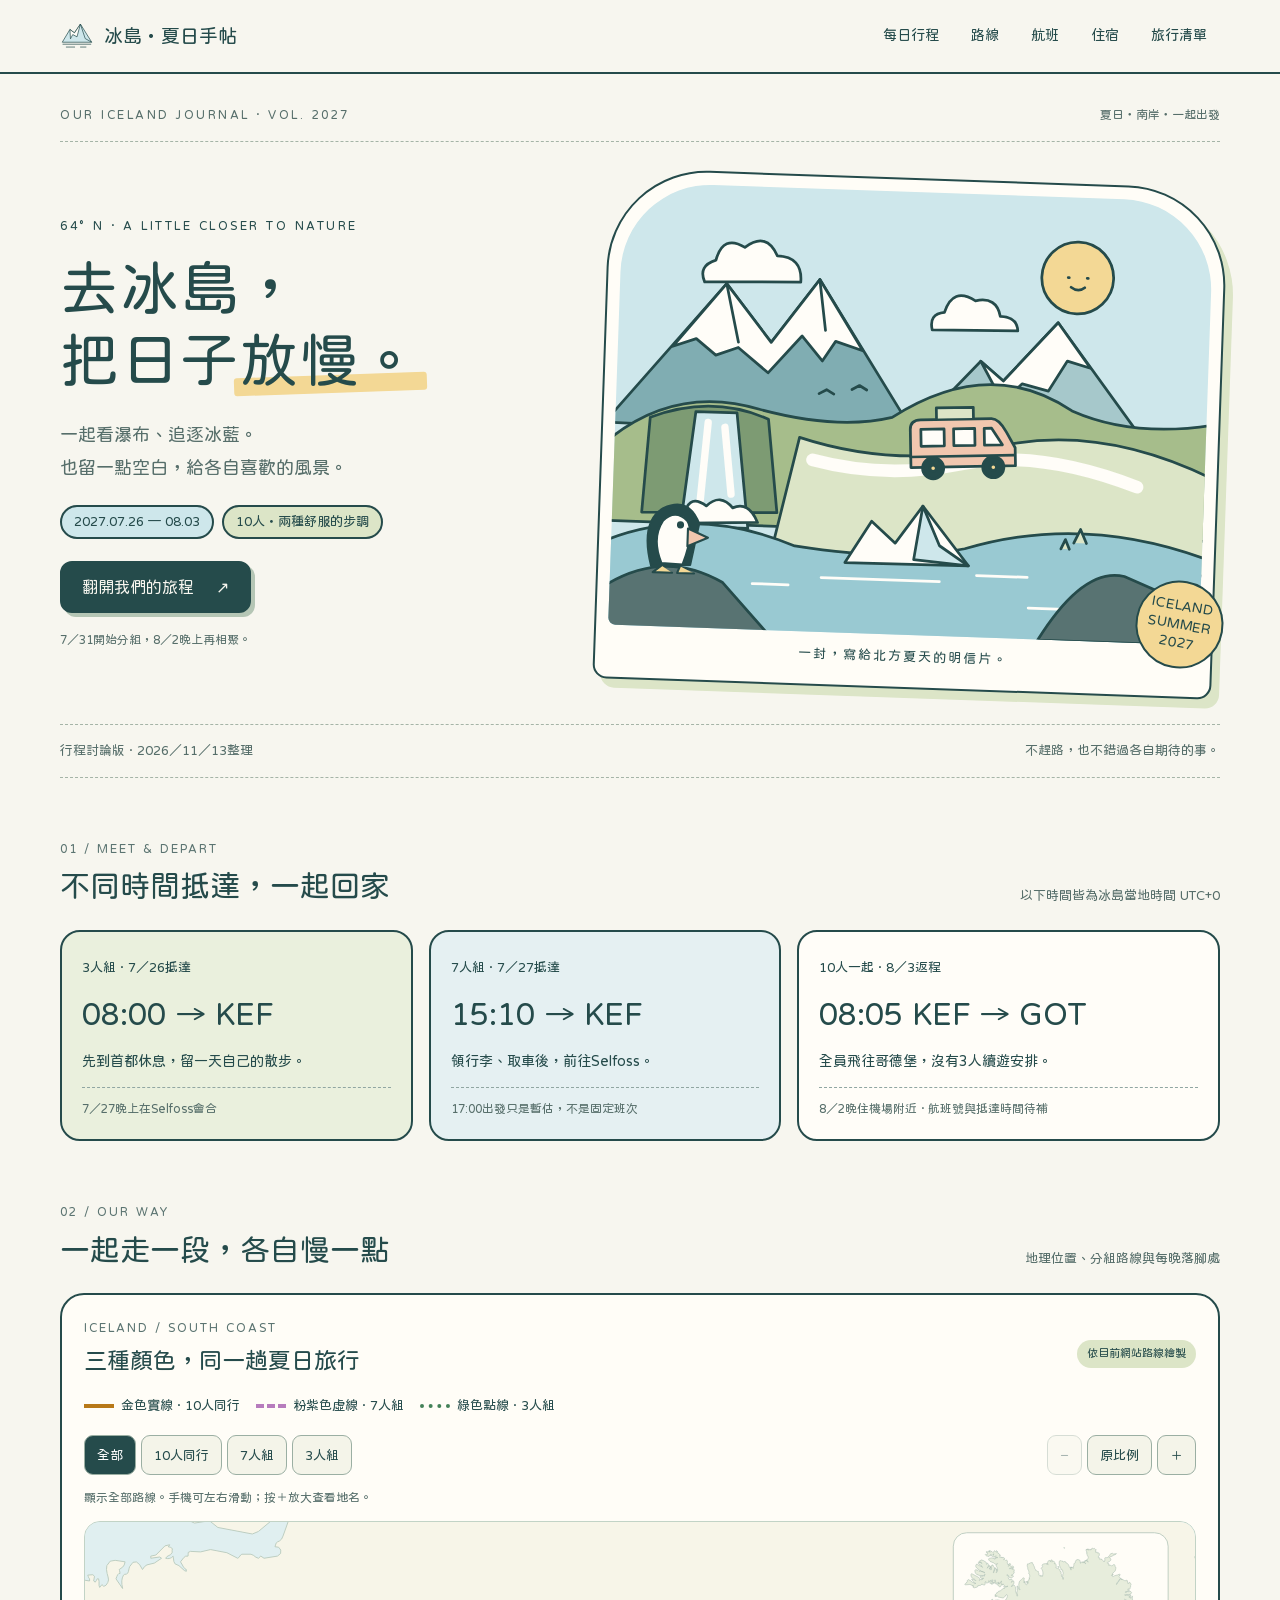
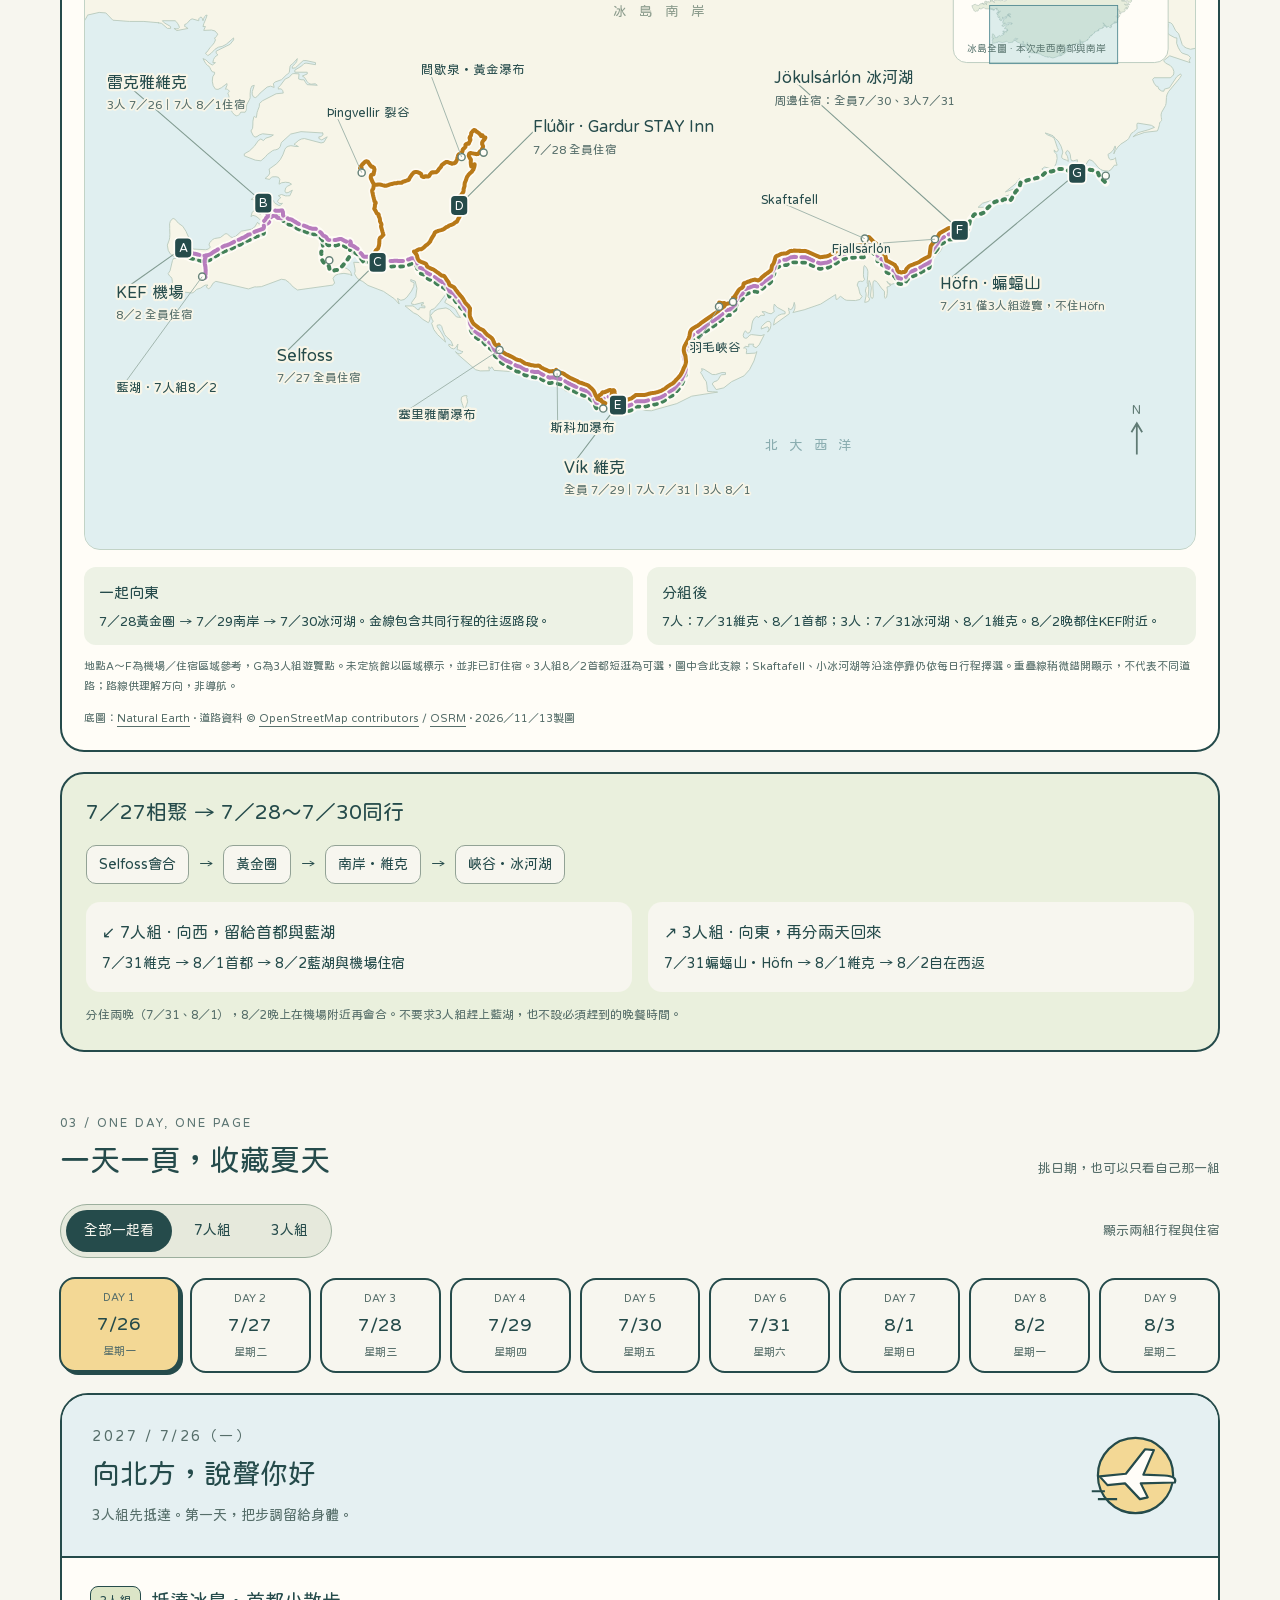
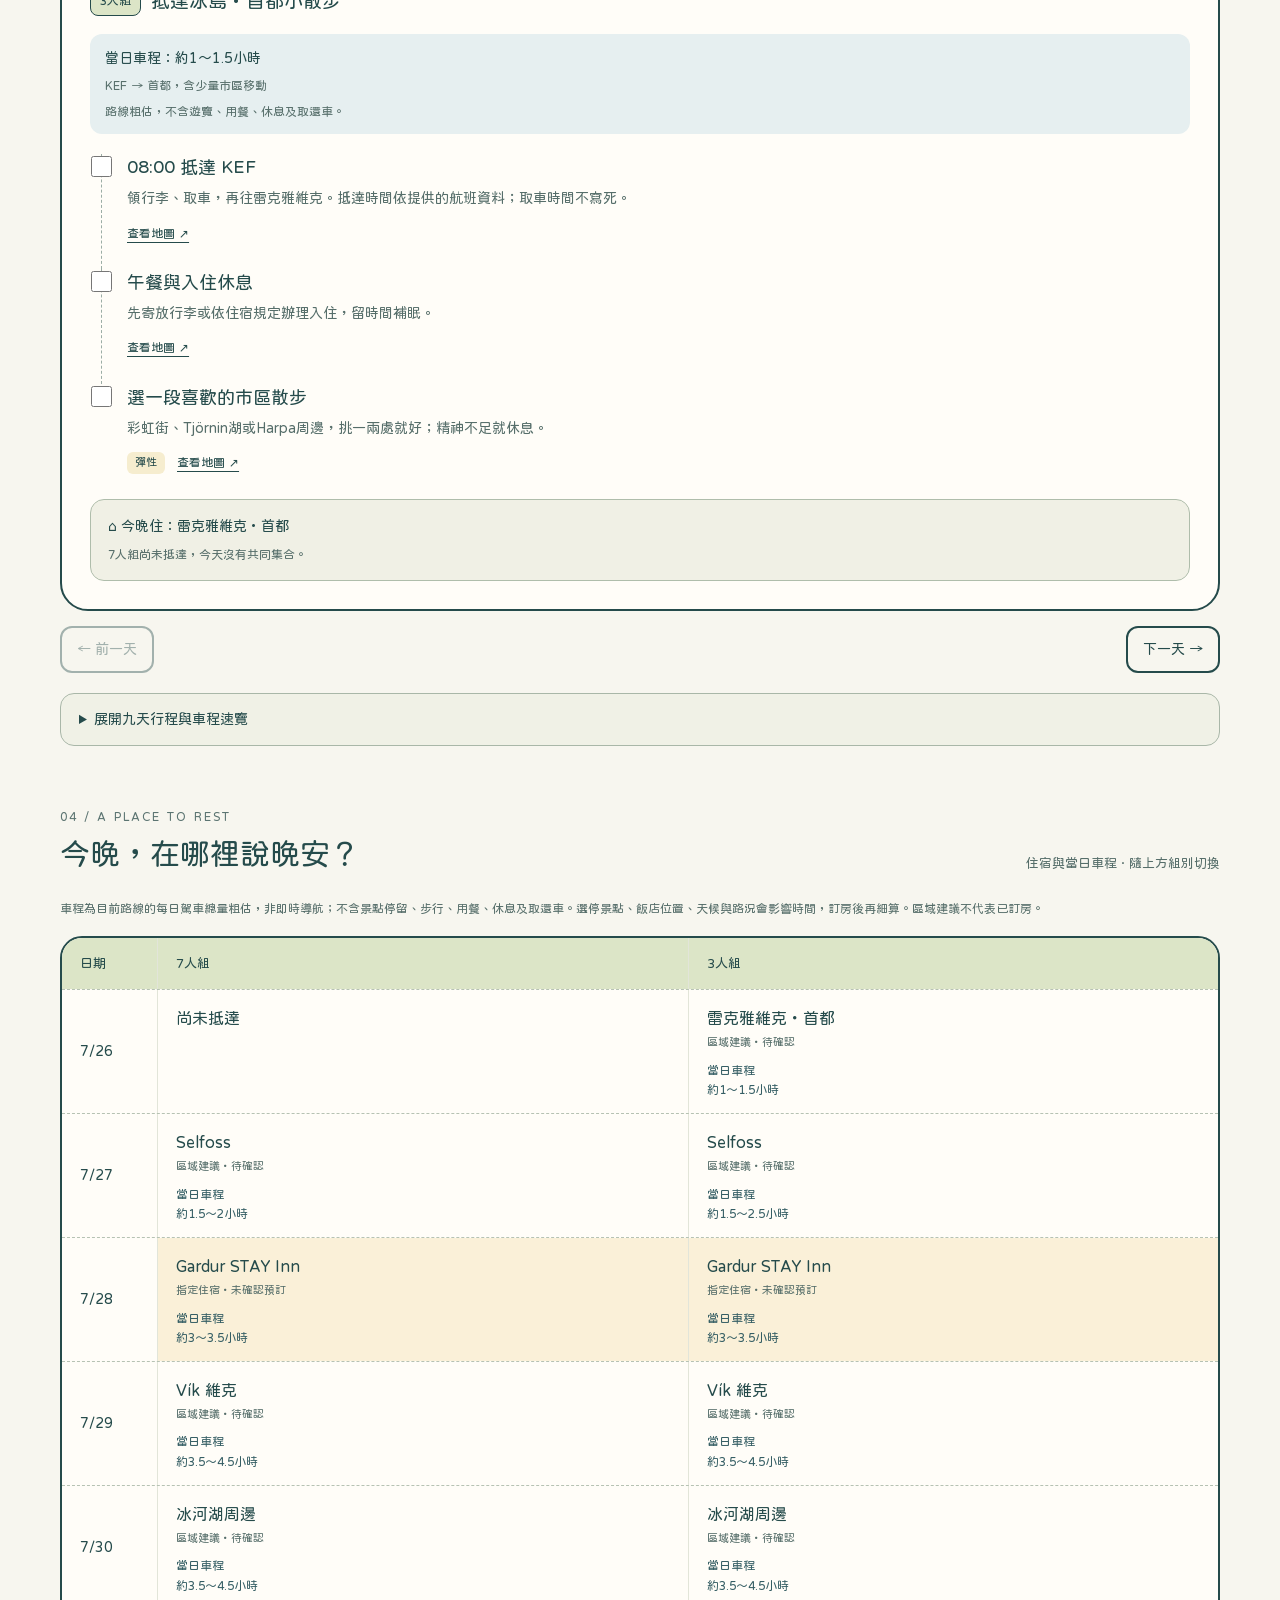
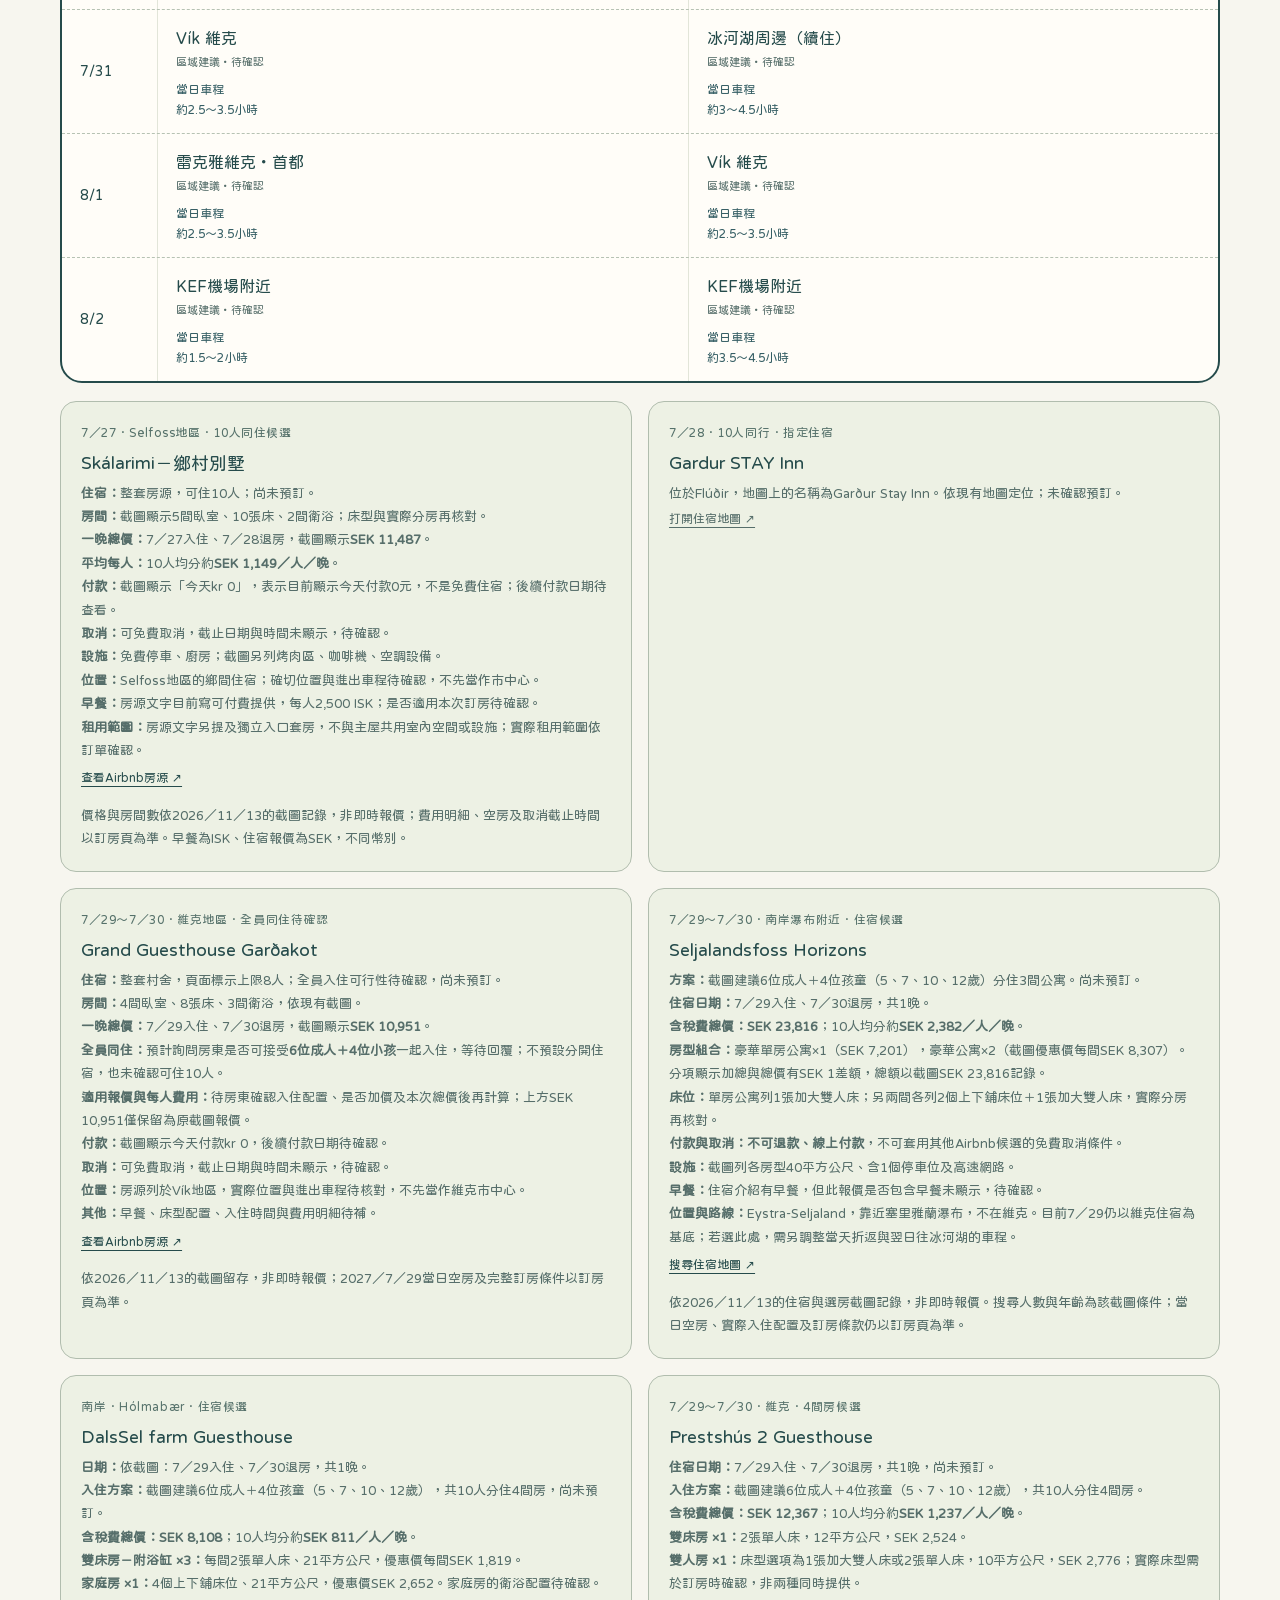
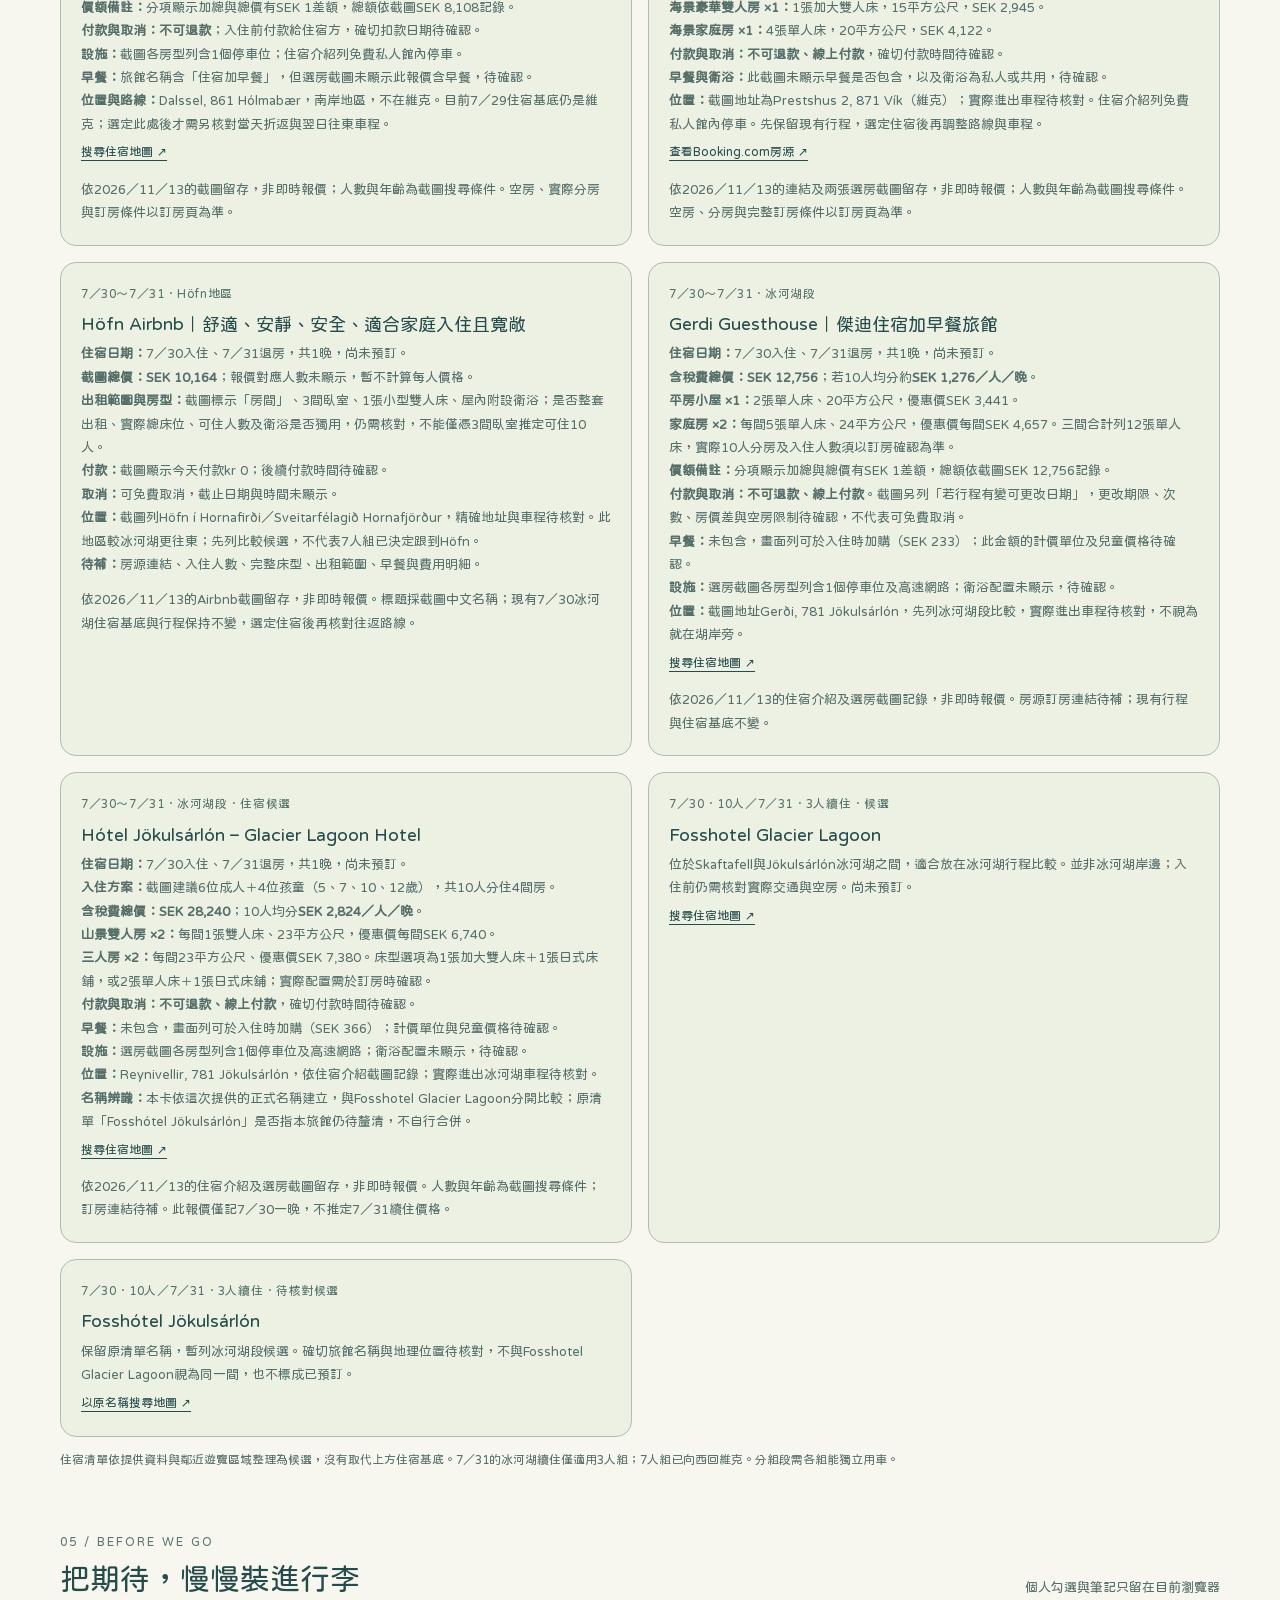
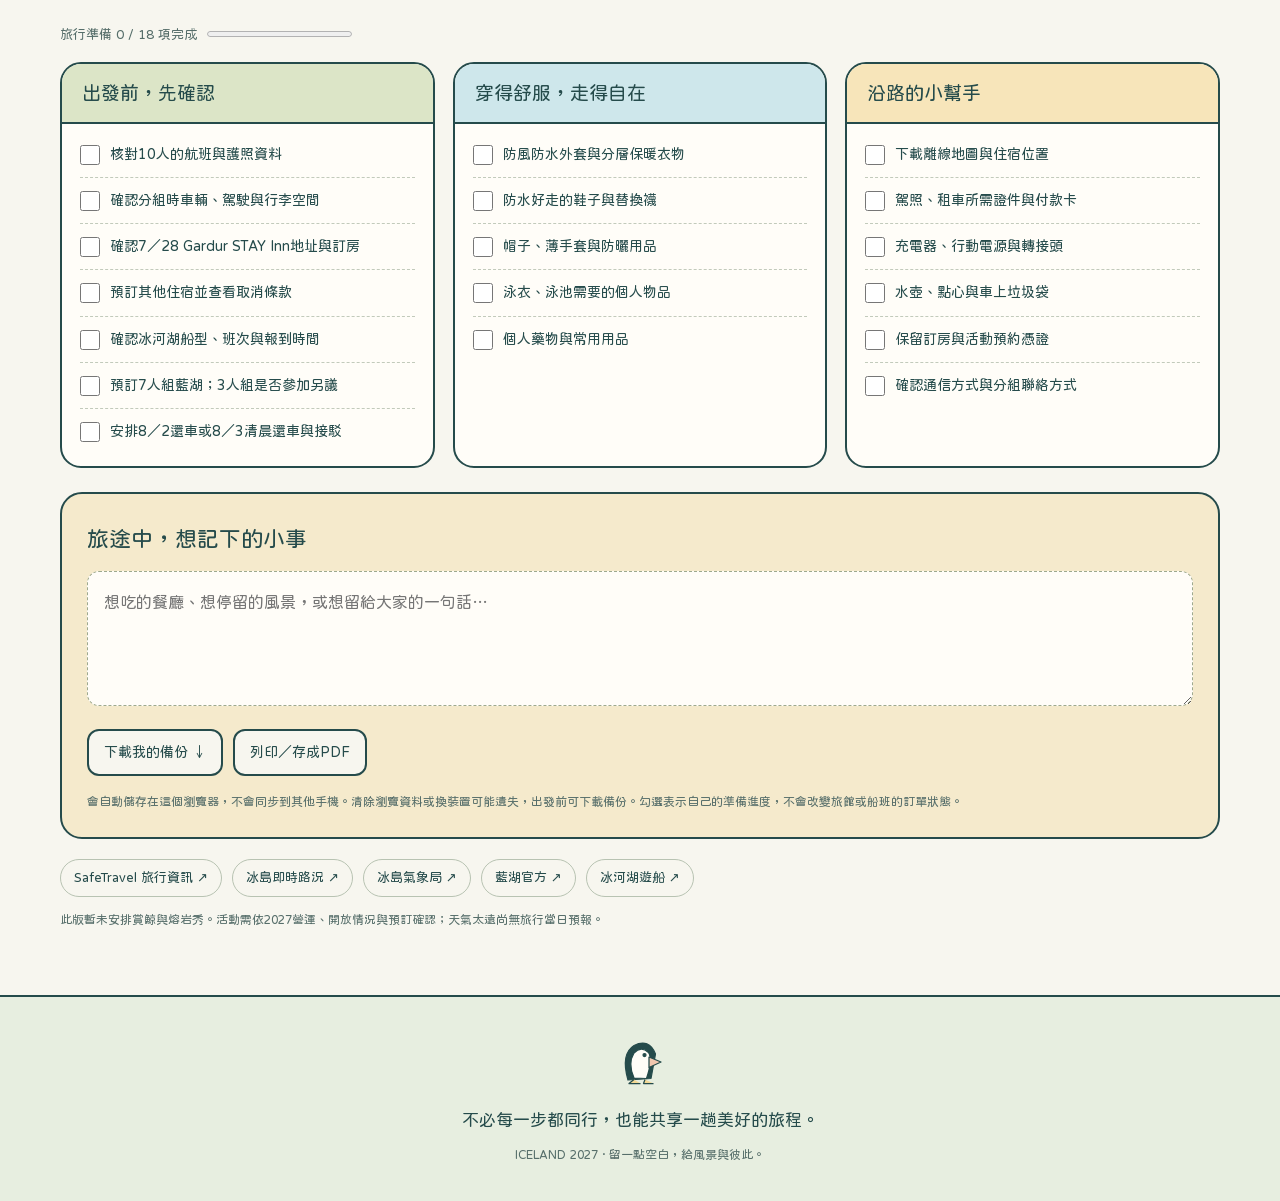
==== commit 6c75ecfa: "Keep Gardakot whole-group stay pending host confirmation" ====
--- a/iceland-2027/index.html
+++ b/iceland-2027/index.html
@@ -59,7 +59,7 @@
 <p class="geo-attribution">底圖：<a href="https://www.naturalearthdata.com/" target="_blank" rel="noopener noreferrer">Natural Earth</a> · 道路資料 © <a href="https://www.openstreetmap.org/copyright" target="_blank" rel="noopener noreferrer">OpenStreetMap contributors</a> / <a href="https://project-osrm.org/" target="_blank" rel="noopener noreferrer">OSRM</a> · 2026／11／13製圖</p></div><div class="routeboard"><h3>7／27相聚 → 7／28～7／30同行</h3><div class="route-flow"><span>Selfoss會合</span><b>→</b><span>黃金圈</span><b>→</b><span>南岸・維克</span><b>→</b><span>峽谷・冰河湖</span></div><div class="forknotes"><div><strong>↙ 7人組 · 向西，留給首都與藍湖</strong><p>7／31維克 → 8／1首都 → 8／2藍湖與機場住宿</p></div><div><strong>↗ 3人組 · 向東，再分兩天回來</strong><p>7／31蝙蝠山・Höfn → 8／1維克 → 8／2自在西返</p></div></div><p class="small">分住兩晚（7／31、8／1），8／2晚上在機場附近再會合。不要求3人組趕上藍湖，也不設必須趕到的晚餐時間。</p></div></section>
 <section id="itinerary" class="section wrap"><div class="sectionhead"><div><p class="sectionnum">03 / ONE DAY, ONE PAGE</p><h2>一天一頁，收藏夏天</h2></div><p>挑日期，也可以只看自己那一組</p></div><div class="filters"><div class="segmented" role="group" aria-label="選擇同行組別"><button type="button" data-group="all" aria-pressed="true">全部一起看</button><button type="button" data-group="7" aria-pressed="false">7人組</button><button type="button" data-group="3" aria-pressed="false">3人組</button></div><p class="filtercaption" id="filtercaption" aria-live="polite">顯示兩組行程與住宿</p></div><div id="daytabs" class="daytabs" role="tablist" aria-label="選擇行程日期"></div><div id="panels"></div><div class="daynav"><button type="button" class="button" id="prev">← 前一天</button><button type="button" class="button" id="next">下一天 →</button></div><details class="overview"><summary>展開九天行程與車程速覽</summary><p class="drive-disclaimer" style="padding:0 18px">下列為約略駕車時間，不是整天遊玩的總時間；不含停留、用餐與休息。</p><div class="overview-grid" id="overview"></div></details><noscript><p>請開啟JavaScript查看逐日行程。7／26先到3人，7／27全員Selfoss會合；7／28黃金圈、住Gardur STAY Inn；7／29南岸維克；7／30冰河湖；7／31分組；8／1各自西返；8／2晚機場會合；8／3全員08:05 KEF→GOT。</p></noscript></section>
 <section id="stays" class="section wrap"><div class="sectionhead"><div><p class="sectionnum">04 / A PLACE TO REST</p><h2>今晚，在哪裡說晚安？</h2></div><p>住宿與當日車程 · 隨上方組別切換</p></div><p class="drive-disclaimer">車程為目前路線的每日駕車總量粗估，非即時導航；不含景點停留、步行、用餐、休息及取還車。選停景點、飯店位置、天候與路況會影響時間，訂房後再細算。區域建議不代表已訂房。</p><div class="staytable" id="staytable" data-group="all"></div><div class="staycandidate"><article class="softcard" id="stay-skalarimi"><div class="candidate-label">7／27 · Selfoss地區 · 10人同住候選</div><h3>Skálarimi－鄉村別墅</h3><p><strong>住宿：</strong>整套房源，可住10人；尚未預訂。<br><strong>房間：</strong>截圖顯示5間臥室、10張床、2間衛浴；床型與實際分房再核對。<br><strong>一晚總價：</strong>7／27入住、7／28退房，截圖顯示<strong>SEK 11,487</strong>。<br><strong>平均每人：</strong>10人均分約<strong>SEK 1,149／人／晚</strong>。<br><strong>付款：</strong>截圖顯示「今天kr 0」，表示目前顯示今天付款0元，不是免費住宿；後續付款日期待查看。<br><strong>取消：</strong>可免費取消，截止日期與時間未顯示，待確認。<br><strong>設施：</strong>免費停車、廚房；截圖另列烤肉區、咖啡機、空調設備。<br><strong>位置：</strong>Selfoss地區的鄉間住宿；確切位置與進出車程待確認，不先當作市中心。<br><strong>早餐：</strong>房源文字目前寫可付費提供，每人2,500 ISK；是否適用本次訂房待確認。<br><strong>租用範圍：</strong>房源文字另提及獨立入口套房，不與主屋共用室內空間或設施；實際租用範圍依訂單確認。</p><a class="map" href="https://www.airbnb.com.tw/rooms/910004405369073143" target="_blank" rel="noopener noreferrer">查看Airbnb房源 ↗</a><p class="small">價格與房間數依2026／11／13的截圖記錄，非即時報價；費用明細、空房及取消截止時間以訂房頁為準。早餐為ISK、住宿報價為SEK，不同幣別。</p></article><article class="softcard"><div class="candidate-label">7／28 · 10人同行 · 指定住宿</div><h3>Gardur STAY Inn</h3><p>位於Flúðir，地圖上的名稱為Garður Stay Inn。依現有地圖定位；未確認預訂。<br><a class="map" href="https://maps.app.goo.gl/1Zui3sFzSu9t79Dx8?g_st=ac" target="_blank" rel="noopener noreferrer">打開住宿地圖 ↗</a></p></article>
-<article class="softcard" id="stay-gardakot"><div class="candidate-label">7／29～7／30 · 維克地區 · 最多8人候選</div><h3>Grand Guesthouse Garðakot</h3><p><strong>住宿：</strong>整套村舍，最多8人，尚未預訂。<br><strong>房間：</strong>4間臥室、8張床、3間衛浴，依現有截圖。<br><strong>一晚總價：</strong>7／29入住、7／30退房，截圖顯示<strong>SEK 10,951</strong>。<br><strong>若7人均分：</strong>以此總價估算約<strong>SEK 1,564／人／晚</strong>；入住人數變更後的報價仍需核對。<br><strong>10人安排：</strong>此房源上限8人，不能讓全員10人同住；若7人組選此間，3人組需另外安排住宿，費用未含在上述總價。<br><strong>付款：</strong>截圖顯示今天付款kr 0，後續付款日期待確認。<br><strong>取消：</strong>可免費取消，截止日期與時間未顯示，待確認。<br><strong>位置：</strong>房源列於Vík地區，實際位置與進出車程待核對，不先當作維克市中心。<br><strong>其他：</strong>早餐、床型配置、入住時間與費用明細待補。</p><a class="map" href="https://www.airbnb.com.tw/rooms/22550458" target="_blank" rel="noopener noreferrer">查看Airbnb房源 ↗</a><p class="small">依2026／11／13的截圖留存，非即時報價；2027／7／29當日空房及完整訂房條件以訂房頁為準。</p></article>
+<article class="softcard" id="stay-gardakot"><div class="candidate-label">7／29～7／30 · 維克地區 · 全員同住待確認</div><h3>Grand Guesthouse Garðakot</h3><p><strong>住宿：</strong>整套村舍，頁面標示上限8人；全員入住可行性待確認，尚未預訂。<br><strong>房間：</strong>4間臥室、8張床、3間衛浴，依現有截圖。<br><strong>一晚總價：</strong>7／29入住、7／30退房，截圖顯示<strong>SEK 10,951</strong>。<br><strong>全員同住：</strong>預計詢問房東是否可接受<strong>6位成人＋4位小孩</strong>一起入住，等待回覆；不預設分開住宿，也未確認可住10人。<br><strong>適用報價與每人費用：</strong>待房東確認入住配置、是否加價及本次總價後再計算；上方SEK 10,951僅保留為原截圖報價。<br><strong>付款：</strong>截圖顯示今天付款kr 0，後續付款日期待確認。<br><strong>取消：</strong>可免費取消，截止日期與時間未顯示，待確認。<br><strong>位置：</strong>房源列於Vík地區，實際位置與進出車程待核對，不先當作維克市中心。<br><strong>其他：</strong>早餐、床型配置、入住時間與費用明細待補。</p><a class="map" href="https://www.airbnb.com.tw/rooms/22550458" target="_blank" rel="noopener noreferrer">查看Airbnb房源 ↗</a><p class="small">依2026／11／13的截圖留存，非即時報價；2027／7／29當日空房及完整訂房條件以訂房頁為準。</p></article>
 <article class="softcard" id="stay-horizons"><div class="candidate-label">7／29～7／30 · 南岸瀑布附近 · 住宿候選</div><h3>Seljalandsfoss Horizons</h3><p><strong>方案：</strong>截圖建議6位成人＋4位孩童（5、7、10、12歲）分住3間公寓。尚未預訂。<br><strong>住宿日期：</strong>7／29入住、7／30退房，共1晚。<br><strong>含稅費總價：</strong><strong>SEK 23,816</strong>；10人均分約<strong>SEK 2,382／人／晚</strong>。<br><strong>房型組合：</strong>豪華單房公寓×1（SEK 7,201），豪華公寓×2（截圖優惠價每間SEK 8,307）。分項顯示加總與總價有SEK 1差額，總額以截圖SEK 23,816記錄。<br><strong>床位：</strong>單房公寓列1張加大雙人床；另兩間各列2個上下舖床位＋1張加大雙人床，實際分房再核對。<br><strong>付款與取消：</strong><strong>不可退款、線上付款</strong>，不可套用其他Airbnb候選的免費取消條件。<br><strong>設施：</strong>截圖列各房型40平方公尺、含1個停車位及高速網路。<br><strong>早餐：</strong>住宿介紹有早餐，但此報價是否包含早餐未顯示，待確認。<br><strong>位置與路線：</strong>Eystra-Seljaland，靠近塞里雅蘭瀑布，不在維克。目前7／29仍以維克住宿為基底；若選此處，需另調整當天折返與翌日往冰河湖的車程。</p><a class="map" href="https://www.google.com/maps/search/?api=1&amp;query=Seljalandsfoss%20Horizons%20Iceland" target="_blank" rel="noopener noreferrer">搜尋住宿地圖 ↗</a><p class="small">依2026／11／13的住宿與選房截圖記錄，非即時報價。搜尋人數與年齡為該截圖條件；當日空房、實際入住配置及訂房條款仍以訂房頁為準。</p></article>
 <article class="softcard" id="stay-dalssel"><div class="candidate-label">南岸 · Hólmabær · 住宿候選</div><h3>DalsSel farm Guesthouse</h3><p><strong>日期：</strong>依截圖：7／29入住、7／30退房，共1晚。<br><strong>入住方案：</strong>截圖建議6位成人＋4位孩童（5、7、10、12歲），共10人分住4間房，尚未預訂。<br><strong>含稅費總價：</strong><strong>SEK 8,108</strong>；10人均分約<strong>SEK 811／人／晚</strong>。<br><strong>雙床房－附浴缸 ×3：</strong>每間2張單人床、21平方公尺，優惠價每間SEK 1,819。<br><strong>家庭房 ×1：</strong>4個上下舖床位、21平方公尺，優惠價SEK 2,652。家庭房的衛浴配置待確認。<br><strong>價額備註：</strong>分項顯示加總與總價有SEK 1差額，總額依截圖SEK 8,108記錄。<br><strong>付款與取消：</strong><strong>不可退款</strong>；入住前付款給住宿方，確切扣款日期待確認。<br><strong>設施：</strong>截圖各房型列含1個停車位；住宿介紹列免費私人館內停車。<br><strong>早餐：</strong>旅館名稱含「住宿加早餐」，但選房截圖未顯示此報價含早餐，待確認。<br><strong>位置與路線：</strong>Dalssel, 861 Hólmabær，南岸地區，不在維克。目前7／29住宿基底仍是維克；選定此處後才需另核對當天折返與翌日往東車程。</p><a class="map" href="https://www.google.com/maps/search/?api=1&amp;query=DalsSel%20farm%20Guesthouse%20Iceland" target="_blank" rel="noopener noreferrer">搜尋住宿地圖 ↗</a><p class="small">依2026／11／13的截圖留存，非即時報價；人數與年齡為截圖搜尋條件。空房、實際分房與訂房條件以訂房頁為準。</p></article>
 <article class="softcard" id="stay-prestshus"><div class="candidate-label">7／29～7／30 · 維克 · 4間房候選</div><h3>Prestshús 2 Guesthouse</h3><p><strong>住宿日期：</strong>7／29入住、7／30退房，共1晚，尚未預訂。<br><strong>入住方案：</strong>截圖建議6位成人＋4位孩童（5、7、10、12歲），共10人分住4間房。<br><strong>含稅費總價：</strong><strong>SEK 12,367</strong>；10人均分約<strong>SEK 1,237／人／晚</strong>。<br><strong>雙床房 ×1：</strong>2張單人床，12平方公尺，SEK 2,524。<br><strong>雙人房 ×1：</strong>床型選項為1張加大雙人床或2張單人床，10平方公尺，SEK 2,776；實際床型需於訂房時確認，非兩種同時提供。<br><strong>海景豪華雙人房 ×1：</strong>1張加大雙人床，15平方公尺，SEK 2,945。<br><strong>海景家庭房 ×1：</strong>4張單人床，20平方公尺，SEK 4,122。<br><strong>付款與取消：</strong><strong>不可退款、線上付款</strong>，確切付款時間待確認。<br><strong>早餐與衛浴：</strong>此截圖未顯示早餐是否包含，以及衛浴為私人或共用，待確認。<br><strong>位置：</strong>截圖地址為Prestshus 2, 871 Vík（維克）；實際進出車程待核對。住宿介紹列免費私人館內停車。先保留現有行程，選定住宿後再調整路線與車程。</p><a class="map" href="https://www.booking.com/Share-2NjDtb6" target="_blank" rel="noopener noreferrer">查看Booking.com房源 ↗</a><p class="small">依2026／11／13的連結及兩張選房截圖留存，非即時報價；人數與年齡為截圖搜尋條件。空房、分房與完整訂房條件以訂房頁為準。</p></article>
@@ -72,7 +72,7 @@
 </main><footer class="footer"><svg aria-hidden="true" viewBox="0 0 120 100"><use href="#puffin"/></svg><p>不必每一步都同行，也能共享一趟美好的旅程。</p><small>ICELAND 2027 · 留一點空白，給風景與彼此。</small></footer><div class="toast" id="toast" role="status" hidden></div>
 <script>
 'use strict';
-const days=[{"date": "7/26", "week": "一", "theme": "向北方，說聲你好", "subtitle": "3人組先抵達。第一天，把步調留給身體。", "icon": "plane", "lanes": [{"group": "3", "title": "抵達冰島・首都小散步", "items": [{"title": "08:00 抵達 KEF", "desc": "領行李、取車，再往雷克雅維克。抵達時間依提供的航班資料；取車時間不寫死。", "place": "Keflavik International Airport", "tag": null}, {"title": "午餐與入住休息", "desc": "先寄放行李或依住宿規定辦理入住，留時間補眠。", "place": "Reykjavik Iceland", "tag": null}, {"title": "選一段喜歡的市區散步", "desc": "彩虹街、Tjörnin湖或Harpa周邊，挑一兩處就好；精神不足就休息。", "place": "Rainbow Street Reykjavik", "tag": "彈性"}], "stay": "雷克雅維克・首都", "note": "7人組尚未抵達，今天沒有共同集合。", "drive": "約1～1.5小時", "driveRoute": "KEF → 首都，含少量市區移動"}]}, {"date": "7/27", "week": "二", "theme": "十個人的旅程，開始了", "subtitle": "3人組先採買，7人組下午抵達；晚上在Selfoss相聚。", "icon": "house", "lanes": [{"group": "3", "title": "慢慢出發，先到Selfoss", "items": [{"title": "上午：熔岩隧道，或悠閒出發", "desc": "Raufarhólshellir為可選活動，若參加需先確認導覽及預約時段。", "place": "Raufarholshellir Iceland", "tag": "可選・待預約"}, {"title": "午餐、採買與入住", "desc": "前往Selfoss，Krónan採買；選定分店後再核對營業時間。", "place": "Kronan Selfoss Iceland", "tag": null}], "stay": "Selfoss", "note": "不預設3人組需回機場接人。", "candidates": [{"name": "Skálarimi－鄉村別墅｜10人候選", "anchor": "stay-skalarimi", "desc": "7／27 Selfoss地區住宿候選。截圖：可住10人、5間臥室、10張床、2間衛浴。7／27～7／28一晚共SEK 11,487，10人平均約SEK 1,149／人。可免費取消，截止時間待確認；尚未預訂。"}], "drive": "約1.5～2.5小時", "driveRoute": "首都 → 熔岩隧道（可選）→ Selfoss"}, {"group": "7", "title": "15:10 抵達，今晚不趕遠路", "items": [{"title": "15:10 抵達 KEF", "desc": "預留領行李與取車時間。", "place": "Keflavik International Airport", "tag": null}, {"title": "約17:00 出發往Selfoss", "desc": "這是暫估出發時間，依實際出關、取車與航班狀況調整；今晚不一路開到維克。", "place": "Selfoss Iceland", "tag": "時間暫估"}, {"title": "晚上會合、吃飯休息", "desc": "兩組在Selfoss會合，晚餐時間保持彈性，不為集合趕路。", "place": null, "tag": null}], "stay": "Selfoss", "note": "", "candidates": [{"name": "Skálarimi－鄉村別墅｜10人候選", "anchor": "stay-skalarimi", "desc": "7／27 Selfoss地區住宿候選。截圖：可住10人、5間臥室、10張床、2間衛浴。7／27～7／28一晚共SEK 11,487，10人平均約SEK 1,149／人。可免費取消，截止時間待確認；尚未預訂。"}], "drive": "約1.5～2小時", "driveRoute": "KEF → Selfoss"}]}, {"date": "7/28", "week": "三", "theme": "沿著大地的呼吸", "subtitle": "裂谷、間歇泉與黃金瀑布，今天一起走黃金圈。", "icon": "geyser", "lanes": [{"group": "all", "title": "10人同行・黃金圈", "items": [{"title": "Selfoss 出發", "desc": "早餐後出發，途中留午餐與休息時間。", "place": "Selfoss Iceland", "tag": null}, {"title": "Þingvellir 辛格維利爾國家公園", "desc": "挑主要觀景點和一小段裂谷步道，不需要走完整座公園。", "place": "Thingvellir National Park Iceland", "tag": null}, {"title": "Geysir／Strokkur 間歇泉", "desc": "沿開放步道看地熱與間歇泉。", "place": "Strokkur Iceland", "tag": null}, {"title": "Gullfoss 黃金瀑布", "desc": "看層層水霧，停留時間依體力調整。", "place": "Gullfoss Iceland", "tag": null}, {"title": "入住 Gardur STAY Inn", "desc": "位於Flúðir，地圖名稱為Garður Stay Inn。入住時間與訂房狀態待確認。", "place": null, "tag": "指定住宿・未確認預訂", "mapUrl": "https://maps.app.goo.gl/1Zui3sFzSu9t79Dx8?g_st=ac"}], "stay": "Gardur STAY Inn", "note": "位於黃金圈的Flúðir，並非Hella或機場附近的Garður鎮；以提供的地圖連結導航。", "drive": "約3～3.5小時", "driveRoute": "Selfoss → Þingvellir → Geysir → Gullfoss → Flúðir"}]}, {"date": "7/29", "week": "四", "theme": "瀑布落下，海風迎面", "subtitle": "沿南岸向東。每一站都值得停下，不必每條步道都走完。", "icon": "waterfall", "lanes": [{"group": "all", "title": "10人同行・南岸與維克", "items": [{"title": "Seljalandsfoss 塞里雅蘭瀑布", "desc": "欣賞瀑布；是否繞到瀑布後方，依當日開放、路況與體力決定。", "place": "Seljalandsfoss Iceland", "tag": null}, {"title": "Skógafoss 斯科加瀑布", "desc": "以瀑布下方觀景為主，不強求爬上長階梯。", "place": "Skogafoss Iceland", "tag": null}, {"title": "Dyrhólaey 迪霍拉里海岬", "desc": "看海岸、海蝕拱門；依當日開放區域遊覽。", "place": "Dyrholaey Iceland", "tag": null}, {"title": "Reynisfjara 雷尼斯黑沙灘", "desc": "在安全開放區域看黑沙與玄武岩，遵守現場警示，遠離浪線。", "place": "Reynisfjara Iceland", "tag": null}, {"title": "維克用餐・教堂短停", "desc": "依當天節奏安排午餐或晚餐；教堂有餘裕再去。", "place": "Vik Church Iceland", "tag": "彈性"}], "stay": "Vík 維克", "note": "今日停靠點較多，不另加熔岩秀。天候或體力不適合的點可留回程。", "candidates": [{"name": "Seljalandsfoss Horizons", "anchor": "stay-horizons", "desc": "7／29～7／30候選。截圖方案為6位成人＋4位孩童分住3間公寓，含稅費共SEK 23,816，10人均分約SEK 2,382／人；不可退款、線上付款。位於塞里雅蘭瀑布附近，不在維克；若選此處，需重排折返與翌日往東車程。尚未預訂。"}, {"name": "Grand Guesthouse Garðakot｜最多8人", "anchor": "stay-gardakot", "desc": "7／29入住、7／30退房，截圖一晚總價SEK 10,951。4間臥室、8張床、3間衛浴，最多8人，不能供10人全住；若7人組選此間，3人組需另找住宿。以截圖價7人均分約SEK 1,564／人；尚未預訂。"}, {"name": "DalsSel farm Guesthouse｜4間房候選", "anchor": "stay-dalssel", "desc": "南岸住宿候選。截圖7／29～7／30：3間雙床房（各2張單人床、附浴缸）＋1間家庭房（4個上下舖床位），含稅費共SEK 8,108，10人均分約SEK 811／人。不可退款、入住前付款給住宿方。位於Hólmabær，不在維克；尚未預訂。"}, {"name": "Prestshús 2 Guesthouse", "anchor": "stay-prestshus", "desc": "7／29～7／30住宿候選。截圖10人分住4間房：雙床房、雙人房、海景豪華雙人房、海景家庭房各1間，含稅費共SEK 12,367，10人均分約SEK 1,237／人。不可退款、線上付款。早餐與衛浴配置待確認；尚未預訂。"}], "drive": "約3.5～4.5小時", "driveRoute": "Flúðir → 南岸瀑布 → 海岬／黑沙灘 → 維克"}]}, {"date": "7/30", "week": "五", "theme": "把一整片冰藍，收進眼裡", "subtitle": "一起走到冰河湖。今天的主角，是浮冰與水面。", "icon": "ice", "lanes": [{"group": "all", "title": "10人同行・峽谷與冰河湖", "items": [{"title": "Fjaðrárgljúfur 羽毛峽谷", "desc": "從維克出發，走主要觀景路段，不走封閉區。", "place": "Fjadrargljufur Iceland", "tag": null}, {"title": "午餐・繼續往東", "desc": "留足交通和休息緩衝，不把遊船訂在難以趕到的時段。", "place": null, "tag": null}, {"title": "Jökulsárlón 傑古沙龍冰河湖", "desc": "遊船為預計安排，船型、報到時間與班次待確認；尚未預訂。", "place": "Jokulsarlon Glacier Lagoon", "tag": "遊船待預約"}, {"title": "鑽石沙灘", "desc": "慢慢看冰塊與黑沙海岸，依浪況留在安全範圍。", "place": "Diamond Beach Iceland", "tag": null}], "stay": "冰河湖周邊", "note": "Fjallsárlón小冰河湖若時間不足，留各組西返再去，不硬塞在船班前後。", "candidates": [{"name": "Fosshotel Glacier Lagoon", "anchor": "stay-glacier", "desc": "位於Skaftafell與傑古沙龍冰河湖之間，列為冰河湖行程的住宿候選。"}, {"name": "Fosshótel Jökulsárlón", "anchor": "stay-jokulsarlon", "desc": "依原清單暫放冰河湖段；旅館確切名稱與位置待核對，不先視為上一間飯店。"}, {"name": "Höfn Airbnb｜舒適、安靜、安全、適合家庭入住且寬敞", "anchor": "stay-hofn-airbnb", "desc": "7／30～7／31候選，截圖一晚總價SEK 10,164，可免費取消、期限待確認。出租範圍、實際床位及可住人數待核對，不先視為10人整套房源。Höfn地區較冰河湖往東；若選定再調整路線，尚未預訂。"}, {"name": "Gerdi Guesthouse｜平房＋家庭房", "anchor": "stay-gerdi", "desc": "7／30～7／31候選：1間平房小屋＋2間家庭房，截圖含稅費總價SEK 12,756，若10人均分約SEK 1,276／人。不可退款、線上付款；畫面列可更改日期，適用條件待確認。早餐另購，尚未預訂。"}, {"name": "Hótel Jökulsárlón – Glacier Lagoon Hotel", "anchor": "stay-hotel-jokulsarlon", "desc": "7／30～7／31候選：2間山景雙人房＋2間三人房，含稅費總價SEK 28,240，10人均分SEK 2,824／人。不可退款、線上付款，早餐另購。地址Reynivellir, 781 Jökulsárlón；與Fosshotel Glacier Lagoon分開記錄，尚未預訂。"}], "drive": "約3.5～4.5小時", "driveRoute": "維克 → 羽毛峽谷 → 冰河湖／鑽石沙灘 → 住宿"}]}, {"date": "7/31", "week": "六", "theme": "同一段旅程，兩種步調", "subtitle": "3人組向東追山影，7人組向西慢慢走。今天開始分組。", "icon": "fork", "lanes": [{"group": "3", "title": "向東：蝙蝠山與Höfn", "items": [{"title": "Vestrahorn 蝙蝠山・Stokksnes海岸", "desc": "同一帶安排拍照與散步，不當成兩個相距很遠的景點。", "place": "Vestrahorn Stokksnes Iceland", "tag": null}, {"title": "Höfn 小鎮", "desc": "用餐、港邊散步，保留休息時間。", "place": "Hofn Iceland", "tag": null}, {"title": "回冰河湖周邊", "desc": "回與前晚相同的住宿，不必為了和7人組會合而趕西返。", "place": null, "tag": null}], "stay": "冰河湖周邊（續住）", "note": "", "candidates": [{"name": "Fosshotel Glacier Lagoon", "anchor": "stay-glacier", "desc": "位於Skaftafell與傑古沙龍冰河湖之間，列為冰河湖行程的住宿候選。"}, {"name": "Fosshótel Jökulsárlón", "anchor": "stay-jokulsarlon", "desc": "依原清單暫放冰河湖段；旅館確切名稱與位置待核對，不先視為上一間飯店。"}], "drive": "約3～4.5小時", "driveRoute": "冰河湖區住宿 → Stokksnes／Höfn → 原住宿；依飯店位置差異較大"}, {"group": "7", "title": "向西：不再延伸到Höfn", "items": [{"title": "Fjallsárlón 或 Skaftafell", "desc": "可補小冰河湖，或選冰河觀景步道，依天候與體力擇一為主。", "place": "Fjallsarlon Iceland", "tag": "擇選"}, {"title": "Eldhraun 熔岩原", "desc": "有時間再停留，只走指定步道，不踩踏苔蘚。", "place": "Eldhraun Iceland", "tag": "彈性"}, {"title": "抵達維克・晚餐休息", "desc": "沿途不要求每個點都走完，慢慢回維克。", "place": "Vik Iceland", "tag": null}], "stay": "Vík 維克", "note": "Skaftafell步道長度與開放狀況出發前再確認。", "drive": "約2.5～3.5小時", "driveRoute": "冰河湖區住宿 → 小冰河湖或Skaftafell → 維克"}]}, {"date": "8/1", "week": "日", "theme": "不為相遇，把今天走得太急", "subtitle": "今天不要求會合。3人組只走到維克，7人組進首都。", "icon": "house", "lanes": [{"group": "3", "title": "分段西返・今晚只到維克", "items": [{"title": "冰河湖周邊退房", "desc": "早餐後慢慢向西，不需一天開到首都。", "place": null, "tag": null}, {"title": "挑還沒去的風景", "desc": "Fjallsárlón、Skaftafell冰河觀景步道、Eldhraun熔岩原，選最期待的，不必全排。", "place": "Skaftafell Iceland", "tag": "擇選"}, {"title": "維克用餐與住宿", "desc": "將剩下的西返路段留明天。", "place": "Vik Iceland", "tag": null}], "stay": "Vík 維克", "note": "", "drive": "約2.5～3.5小時", "driveRoute": "冰河湖區住宿 → 沿途選停 → 維克"}, {"group": "7", "title": "往雷克雅維克・首都下午", "items": [{"title": "維克退房，前往首都", "desc": "若途中補瀑布，就相應減少下午市區景點。", "place": "Reykjavik Iceland", "tag": null}, {"title": "入住或寄放行李", "desc": "依住宿的入住與寄放規定安排，先放下行李再散步。", "place": null, "tag": null}, {"title": "哈爾格林姆教堂・彩虹街", "desc": "挑喜歡的街道，找間咖啡店坐坐；教堂室內開放另確認。", "place": "Hallgrimskirkja Reykjavik", "tag": null}, {"title": "晚餐後自由散步", "desc": "看體力決定，不把夜晚排滿。", "place": null, "tag": null}], "stay": "雷克雅維克・首都", "note": "", "drive": "約2.5～3.5小時", "driveRoute": "維克 → 首都，含少量市區移動"}]}, {"date": "8/2", "week": "一", "theme": "各自收藏風景，今晚再相聚", "subtitle": "7人組留給首都與藍湖；3人組用自己的速度完成西返。", "icon": "pool", "lanes": [{"group": "3", "title": "維克出發・自在西返", "items": [{"title": "沿途補瀑布或短停", "desc": "選前面沒看的點，不為固定晚餐時間趕路。", "place": null, "tag": null}, {"title": "首都短逛，或直接往機場住宿", "desc": "若想逛首都，留一段短程散步；沿途停留較久就不硬塞市區。", "place": "Reykjavik Iceland", "tag": "彈性"}, {"title": "晚間到機場附近", "desc": "不要求趕上7人組的藍湖時段；若也想泡湯，再另行協調訂位。", "place": "Keflavik Iceland", "tag": null}], "stay": "KEF機場附近", "note": "", "drive": "約3.5～4.5小時", "driveRoute": "維克 → 首都短逛（可選）→ KEF附近"}, {"group": "7", "title": "首都散步・下午泡藍湖", "items": [{"title": "Harpa、太陽航海者或Tjörnin湖", "desc": "上午挑順路的點散步，不必每處都去。", "place": "Harpa Reykjavik", "tag": null}, {"title": "午餐後前往 Blue Lagoon 藍湖", "desc": "下午預留泡湯；實際入場時間依營運與可訂時段安排，尚未預訂。", "place": "Blue Lagoon Iceland", "tag": "待預約"}, {"title": "前往機場附近住宿", "desc": "泡完湯後不再安排遠程景點。", "place": "Keflavik Iceland", "tag": null}], "stay": "KEF機場附近", "note": "", "drive": "約1.5～2小時", "driveRoute": "首都 → 藍湖 → KEF附近，含少量市區移動"}], "note": "10人晚上在機場附近再會合；有餘裕就一起吃飯，不設必須趕到的晚餐時間。依租車公司與住宿接駁安排還車，早點休息。"}, {"date": "8/3", "week": "二", "theme": "把冰島，帶回日常裡", "subtitle": "10人一起飛回哥德堡。今天只留給平安出發。", "icon": "plane", "lanes": [{"group": "all", "title": "10人同行・KEF → GOT", "items": [{"title": "清晨前往 KEF 航廈", "desc": "依航空公司要求預留報到、托運與安檢時間；若當天還車，另加還車和接駁時間。", "place": "Keflavik International Airport", "tag": null}, {"title": "08:05 飛往哥德堡 GOT", "desc": "依提供的回程時間，10人搭同班機離開。抵達時間與航班號未提供，以機票為準。", "place": "Gothenburg Landvetter Airport", "tag": "全員同班"}], "stay": "— 回到日常 —", "note": "不是7人返程、3人續遊；這版全員一起離開冰島。", "drive": "依住宿待確認", "driveRoute": "機場附近住宿 → KEF航廈；步行或接駁另確認"}]}];
+const days=[{"date": "7/26", "week": "一", "theme": "向北方，說聲你好", "subtitle": "3人組先抵達。第一天，把步調留給身體。", "icon": "plane", "lanes": [{"group": "3", "title": "抵達冰島・首都小散步", "items": [{"title": "08:00 抵達 KEF", "desc": "領行李、取車，再往雷克雅維克。抵達時間依提供的航班資料；取車時間不寫死。", "place": "Keflavik International Airport", "tag": null}, {"title": "午餐與入住休息", "desc": "先寄放行李或依住宿規定辦理入住，留時間補眠。", "place": "Reykjavik Iceland", "tag": null}, {"title": "選一段喜歡的市區散步", "desc": "彩虹街、Tjörnin湖或Harpa周邊，挑一兩處就好；精神不足就休息。", "place": "Rainbow Street Reykjavik", "tag": "彈性"}], "stay": "雷克雅維克・首都", "note": "7人組尚未抵達，今天沒有共同集合。", "drive": "約1～1.5小時", "driveRoute": "KEF → 首都，含少量市區移動"}]}, {"date": "7/27", "week": "二", "theme": "十個人的旅程，開始了", "subtitle": "3人組先採買，7人組下午抵達；晚上在Selfoss相聚。", "icon": "house", "lanes": [{"group": "3", "title": "慢慢出發，先到Selfoss", "items": [{"title": "上午：熔岩隧道，或悠閒出發", "desc": "Raufarhólshellir為可選活動，若參加需先確認導覽及預約時段。", "place": "Raufarholshellir Iceland", "tag": "可選・待預約"}, {"title": "午餐、採買與入住", "desc": "前往Selfoss，Krónan採買；選定分店後再核對營業時間。", "place": "Kronan Selfoss Iceland", "tag": null}], "stay": "Selfoss", "note": "不預設3人組需回機場接人。", "candidates": [{"name": "Skálarimi－鄉村別墅｜10人候選", "anchor": "stay-skalarimi", "desc": "7／27 Selfoss地區住宿候選。截圖：可住10人、5間臥室、10張床、2間衛浴。7／27～7／28一晚共SEK 11,487，10人平均約SEK 1,149／人。可免費取消，截止時間待確認；尚未預訂。"}], "drive": "約1.5～2.5小時", "driveRoute": "首都 → 熔岩隧道（可選）→ Selfoss"}, {"group": "7", "title": "15:10 抵達，今晚不趕遠路", "items": [{"title": "15:10 抵達 KEF", "desc": "預留領行李與取車時間。", "place": "Keflavik International Airport", "tag": null}, {"title": "約17:00 出發往Selfoss", "desc": "這是暫估出發時間，依實際出關、取車與航班狀況調整；今晚不一路開到維克。", "place": "Selfoss Iceland", "tag": "時間暫估"}, {"title": "晚上會合、吃飯休息", "desc": "兩組在Selfoss會合，晚餐時間保持彈性，不為集合趕路。", "place": null, "tag": null}], "stay": "Selfoss", "note": "", "candidates": [{"name": "Skálarimi－鄉村別墅｜10人候選", "anchor": "stay-skalarimi", "desc": "7／27 Selfoss地區住宿候選。截圖：可住10人、5間臥室、10張床、2間衛浴。7／27～7／28一晚共SEK 11,487，10人平均約SEK 1,149／人。可免費取消，截止時間待確認；尚未預訂。"}], "drive": "約1.5～2小時", "driveRoute": "KEF → Selfoss"}]}, {"date": "7/28", "week": "三", "theme": "沿著大地的呼吸", "subtitle": "裂谷、間歇泉與黃金瀑布，今天一起走黃金圈。", "icon": "geyser", "lanes": [{"group": "all", "title": "10人同行・黃金圈", "items": [{"title": "Selfoss 出發", "desc": "早餐後出發，途中留午餐與休息時間。", "place": "Selfoss Iceland", "tag": null}, {"title": "Þingvellir 辛格維利爾國家公園", "desc": "挑主要觀景點和一小段裂谷步道，不需要走完整座公園。", "place": "Thingvellir National Park Iceland", "tag": null}, {"title": "Geysir／Strokkur 間歇泉", "desc": "沿開放步道看地熱與間歇泉。", "place": "Strokkur Iceland", "tag": null}, {"title": "Gullfoss 黃金瀑布", "desc": "看層層水霧，停留時間依體力調整。", "place": "Gullfoss Iceland", "tag": null}, {"title": "入住 Gardur STAY Inn", "desc": "位於Flúðir，地圖名稱為Garður Stay Inn。入住時間與訂房狀態待確認。", "place": null, "tag": "指定住宿・未確認預訂", "mapUrl": "https://maps.app.goo.gl/1Zui3sFzSu9t79Dx8?g_st=ac"}], "stay": "Gardur STAY Inn", "note": "位於黃金圈的Flúðir，並非Hella或機場附近的Garður鎮；以提供的地圖連結導航。", "drive": "約3～3.5小時", "driveRoute": "Selfoss → Þingvellir → Geysir → Gullfoss → Flúðir"}]}, {"date": "7/29", "week": "四", "theme": "瀑布落下，海風迎面", "subtitle": "沿南岸向東。每一站都值得停下，不必每條步道都走完。", "icon": "waterfall", "lanes": [{"group": "all", "title": "10人同行・南岸與維克", "items": [{"title": "Seljalandsfoss 塞里雅蘭瀑布", "desc": "欣賞瀑布；是否繞到瀑布後方，依當日開放、路況與體力決定。", "place": "Seljalandsfoss Iceland", "tag": null}, {"title": "Skógafoss 斯科加瀑布", "desc": "以瀑布下方觀景為主，不強求爬上長階梯。", "place": "Skogafoss Iceland", "tag": null}, {"title": "Dyrhólaey 迪霍拉里海岬", "desc": "看海岸、海蝕拱門；依當日開放區域遊覽。", "place": "Dyrholaey Iceland", "tag": null}, {"title": "Reynisfjara 雷尼斯黑沙灘", "desc": "在安全開放區域看黑沙與玄武岩，遵守現場警示，遠離浪線。", "place": "Reynisfjara Iceland", "tag": null}, {"title": "維克用餐・教堂短停", "desc": "依當天節奏安排午餐或晚餐；教堂有餘裕再去。", "place": "Vik Church Iceland", "tag": "彈性"}], "stay": "Vík 維克", "note": "今日停靠點較多，不另加熔岩秀。天候或體力不適合的點可留回程。", "candidates": [{"name": "Seljalandsfoss Horizons", "anchor": "stay-horizons", "desc": "7／29～7／30候選。截圖方案為6位成人＋4位孩童分住3間公寓，含稅費共SEK 23,816，10人均分約SEK 2,382／人；不可退款、線上付款。位於塞里雅蘭瀑布附近，不在維克；若選此處，需重排折返與翌日往東車程。尚未預訂。"}, {"name": "Grand Guesthouse Garðakot｜全員同住待確認", "anchor": "stay-gardakot", "desc": "7／29入住、7／30退房，截圖一晚總價SEK 10,951。4間臥室、8張床、3間衛浴，頁面標示上限8人；6位成人＋4位小孩能否全員同住，待房東回覆確認。不預設分開住宿；適用總價與每人費用待確認，尚未預訂。"}, {"name": "DalsSel farm Guesthouse｜4間房候選", "anchor": "stay-dalssel", "desc": "南岸住宿候選。截圖7／29～7／30：3間雙床房（各2張單人床、附浴缸）＋1間家庭房（4個上下舖床位），含稅費共SEK 8,108，10人均分約SEK 811／人。不可退款、入住前付款給住宿方。位於Hólmabær，不在維克；尚未預訂。"}, {"name": "Prestshús 2 Guesthouse", "anchor": "stay-prestshus", "desc": "7／29～7／30住宿候選。截圖10人分住4間房：雙床房、雙人房、海景豪華雙人房、海景家庭房各1間，含稅費共SEK 12,367，10人均分約SEK 1,237／人。不可退款、線上付款。早餐與衛浴配置待確認；尚未預訂。"}], "drive": "約3.5～4.5小時", "driveRoute": "Flúðir → 南岸瀑布 → 海岬／黑沙灘 → 維克"}]}, {"date": "7/30", "week": "五", "theme": "把一整片冰藍，收進眼裡", "subtitle": "一起走到冰河湖。今天的主角，是浮冰與水面。", "icon": "ice", "lanes": [{"group": "all", "title": "10人同行・峽谷與冰河湖", "items": [{"title": "Fjaðrárgljúfur 羽毛峽谷", "desc": "從維克出發，走主要觀景路段，不走封閉區。", "place": "Fjadrargljufur Iceland", "tag": null}, {"title": "午餐・繼續往東", "desc": "留足交通和休息緩衝，不把遊船訂在難以趕到的時段。", "place": null, "tag": null}, {"title": "Jökulsárlón 傑古沙龍冰河湖", "desc": "遊船為預計安排，船型、報到時間與班次待確認；尚未預訂。", "place": "Jokulsarlon Glacier Lagoon", "tag": "遊船待預約"}, {"title": "鑽石沙灘", "desc": "慢慢看冰塊與黑沙海岸，依浪況留在安全範圍。", "place": "Diamond Beach Iceland", "tag": null}], "stay": "冰河湖周邊", "note": "Fjallsárlón小冰河湖若時間不足，留各組西返再去，不硬塞在船班前後。", "candidates": [{"name": "Fosshotel Glacier Lagoon", "anchor": "stay-glacier", "desc": "位於Skaftafell與傑古沙龍冰河湖之間，列為冰河湖行程的住宿候選。"}, {"name": "Fosshótel Jökulsárlón", "anchor": "stay-jokulsarlon", "desc": "依原清單暫放冰河湖段；旅館確切名稱與位置待核對，不先視為上一間飯店。"}, {"name": "Höfn Airbnb｜舒適、安靜、安全、適合家庭入住且寬敞", "anchor": "stay-hofn-airbnb", "desc": "7／30～7／31候選，截圖一晚總價SEK 10,164，可免費取消、期限待確認。出租範圍、實際床位及可住人數待核對，不先視為10人整套房源。Höfn地區較冰河湖往東；若選定再調整路線，尚未預訂。"}, {"name": "Gerdi Guesthouse｜平房＋家庭房", "anchor": "stay-gerdi", "desc": "7／30～7／31候選：1間平房小屋＋2間家庭房，截圖含稅費總價SEK 12,756，若10人均分約SEK 1,276／人。不可退款、線上付款；畫面列可更改日期，適用條件待確認。早餐另購，尚未預訂。"}, {"name": "Hótel Jökulsárlón – Glacier Lagoon Hotel", "anchor": "stay-hotel-jokulsarlon", "desc": "7／30～7／31候選：2間山景雙人房＋2間三人房，含稅費總價SEK 28,240，10人均分SEK 2,824／人。不可退款、線上付款，早餐另購。地址Reynivellir, 781 Jökulsárlón；與Fosshotel Glacier Lagoon分開記錄，尚未預訂。"}], "drive": "約3.5～4.5小時", "driveRoute": "維克 → 羽毛峽谷 → 冰河湖／鑽石沙灘 → 住宿"}]}, {"date": "7/31", "week": "六", "theme": "同一段旅程，兩種步調", "subtitle": "3人組向東追山影，7人組向西慢慢走。今天開始分組。", "icon": "fork", "lanes": [{"group": "3", "title": "向東：蝙蝠山與Höfn", "items": [{"title": "Vestrahorn 蝙蝠山・Stokksnes海岸", "desc": "同一帶安排拍照與散步，不當成兩個相距很遠的景點。", "place": "Vestrahorn Stokksnes Iceland", "tag": null}, {"title": "Höfn 小鎮", "desc": "用餐、港邊散步，保留休息時間。", "place": "Hofn Iceland", "tag": null}, {"title": "回冰河湖周邊", "desc": "回與前晚相同的住宿，不必為了和7人組會合而趕西返。", "place": null, "tag": null}], "stay": "冰河湖周邊（續住）", "note": "", "candidates": [{"name": "Fosshotel Glacier Lagoon", "anchor": "stay-glacier", "desc": "位於Skaftafell與傑古沙龍冰河湖之間，列為冰河湖行程的住宿候選。"}, {"name": "Fosshótel Jökulsárlón", "anchor": "stay-jokulsarlon", "desc": "依原清單暫放冰河湖段；旅館確切名稱與位置待核對，不先視為上一間飯店。"}], "drive": "約3～4.5小時", "driveRoute": "冰河湖區住宿 → Stokksnes／Höfn → 原住宿；依飯店位置差異較大"}, {"group": "7", "title": "向西：不再延伸到Höfn", "items": [{"title": "Fjallsárlón 或 Skaftafell", "desc": "可補小冰河湖，或選冰河觀景步道，依天候與體力擇一為主。", "place": "Fjallsarlon Iceland", "tag": "擇選"}, {"title": "Eldhraun 熔岩原", "desc": "有時間再停留，只走指定步道，不踩踏苔蘚。", "place": "Eldhraun Iceland", "tag": "彈性"}, {"title": "抵達維克・晚餐休息", "desc": "沿途不要求每個點都走完，慢慢回維克。", "place": "Vik Iceland", "tag": null}], "stay": "Vík 維克", "note": "Skaftafell步道長度與開放狀況出發前再確認。", "drive": "約2.5～3.5小時", "driveRoute": "冰河湖區住宿 → 小冰河湖或Skaftafell → 維克"}]}, {"date": "8/1", "week": "日", "theme": "不為相遇，把今天走得太急", "subtitle": "今天不要求會合。3人組只走到維克，7人組進首都。", "icon": "house", "lanes": [{"group": "3", "title": "分段西返・今晚只到維克", "items": [{"title": "冰河湖周邊退房", "desc": "早餐後慢慢向西，不需一天開到首都。", "place": null, "tag": null}, {"title": "挑還沒去的風景", "desc": "Fjallsárlón、Skaftafell冰河觀景步道、Eldhraun熔岩原，選最期待的，不必全排。", "place": "Skaftafell Iceland", "tag": "擇選"}, {"title": "維克用餐與住宿", "desc": "將剩下的西返路段留明天。", "place": "Vik Iceland", "tag": null}], "stay": "Vík 維克", "note": "", "drive": "約2.5～3.5小時", "driveRoute": "冰河湖區住宿 → 沿途選停 → 維克"}, {"group": "7", "title": "往雷克雅維克・首都下午", "items": [{"title": "維克退房，前往首都", "desc": "若途中補瀑布，就相應減少下午市區景點。", "place": "Reykjavik Iceland", "tag": null}, {"title": "入住或寄放行李", "desc": "依住宿的入住與寄放規定安排，先放下行李再散步。", "place": null, "tag": null}, {"title": "哈爾格林姆教堂・彩虹街", "desc": "挑喜歡的街道，找間咖啡店坐坐；教堂室內開放另確認。", "place": "Hallgrimskirkja Reykjavik", "tag": null}, {"title": "晚餐後自由散步", "desc": "看體力決定，不把夜晚排滿。", "place": null, "tag": null}], "stay": "雷克雅維克・首都", "note": "", "drive": "約2.5～3.5小時", "driveRoute": "維克 → 首都，含少量市區移動"}]}, {"date": "8/2", "week": "一", "theme": "各自收藏風景，今晚再相聚", "subtitle": "7人組留給首都與藍湖；3人組用自己的速度完成西返。", "icon": "pool", "lanes": [{"group": "3", "title": "維克出發・自在西返", "items": [{"title": "沿途補瀑布或短停", "desc": "選前面沒看的點，不為固定晚餐時間趕路。", "place": null, "tag": null}, {"title": "首都短逛，或直接往機場住宿", "desc": "若想逛首都，留一段短程散步；沿途停留較久就不硬塞市區。", "place": "Reykjavik Iceland", "tag": "彈性"}, {"title": "晚間到機場附近", "desc": "不要求趕上7人組的藍湖時段；若也想泡湯，再另行協調訂位。", "place": "Keflavik Iceland", "tag": null}], "stay": "KEF機場附近", "note": "", "drive": "約3.5～4.5小時", "driveRoute": "維克 → 首都短逛（可選）→ KEF附近"}, {"group": "7", "title": "首都散步・下午泡藍湖", "items": [{"title": "Harpa、太陽航海者或Tjörnin湖", "desc": "上午挑順路的點散步，不必每處都去。", "place": "Harpa Reykjavik", "tag": null}, {"title": "午餐後前往 Blue Lagoon 藍湖", "desc": "下午預留泡湯；實際入場時間依營運與可訂時段安排，尚未預訂。", "place": "Blue Lagoon Iceland", "tag": "待預約"}, {"title": "前往機場附近住宿", "desc": "泡完湯後不再安排遠程景點。", "place": "Keflavik Iceland", "tag": null}], "stay": "KEF機場附近", "note": "", "drive": "約1.5～2小時", "driveRoute": "首都 → 藍湖 → KEF附近，含少量市區移動"}], "note": "10人晚上在機場附近再會合；有餘裕就一起吃飯，不設必須趕到的晚餐時間。依租車公司與住宿接駁安排還車，早點休息。"}, {"date": "8/3", "week": "二", "theme": "把冰島，帶回日常裡", "subtitle": "10人一起飛回哥德堡。今天只留給平安出發。", "icon": "plane", "lanes": [{"group": "all", "title": "10人同行・KEF → GOT", "items": [{"title": "清晨前往 KEF 航廈", "desc": "依航空公司要求預留報到、托運與安檢時間；若當天還車，另加還車和接駁時間。", "place": "Keflavik International Airport", "tag": null}, {"title": "08:05 飛往哥德堡 GOT", "desc": "依提供的回程時間，10人搭同班機離開。抵達時間與航班號未提供，以機票為準。", "place": "Gothenburg Landvetter Airport", "tag": "全員同班"}], "stay": "— 回到日常 —", "note": "不是7人返程、3人續遊；這版全員一起離開冰島。", "drive": "依住宿待確認", "driveRoute": "機場附近住宿 → KEF航廈；步行或接駁另確認"}]}];
 const prep=[{title:'出發前，先確認',items:['核對10人的航班與護照資料','確認分組時車輛、駕駛與行李空間','確認7／28 Gardur STAY Inn地址與訂房','預訂其他住宿並查看取消條款','確認冰河湖船型、班次與報到時間','預訂7人組藍湖；3人組是否參加另議','安排8／2還車或8／3清晨還車與接駁']},{title:'穿得舒服，走得自在',items:['防風防水外套與分層保暖衣物','防水好走的鞋子與替換襪','帽子、薄手套與防曬用品','泳衣、泳池需要的個人物品','個人藥物與常用用品']},{title:'沿路的小幫手',items:['下載離線地圖與住宿位置','駕照、租車所需證件與付款卡','充電器、行動電源與轉接頭','水壺、點心與車上垃圾袋','保留訂房與活動預約憑證','確認通信方式與分組聯絡方式']}];
 const KEY='iceland-summer-journal-2027-v1';let state={group:'all',day:0,checks:{},note:''};let storageOK=true;
 try{const raw=JSON.parse(localStorage.getItem(KEY)||'null');if(raw&&typeof raw==='object'){if(['all','7','3'].includes(raw.group))state.group=raw.group;if(Number.isInteger(raw.day)&&raw.day>=0&&raw.day<days.length)state.day=raw.day;if(raw.checks&&typeof raw.checks==='object'&&!Array.isArray(raw.checks))state.checks=raw.checks;if(typeof raw.note==='string')state.note=raw.note;}}catch(_){storageOK=false}
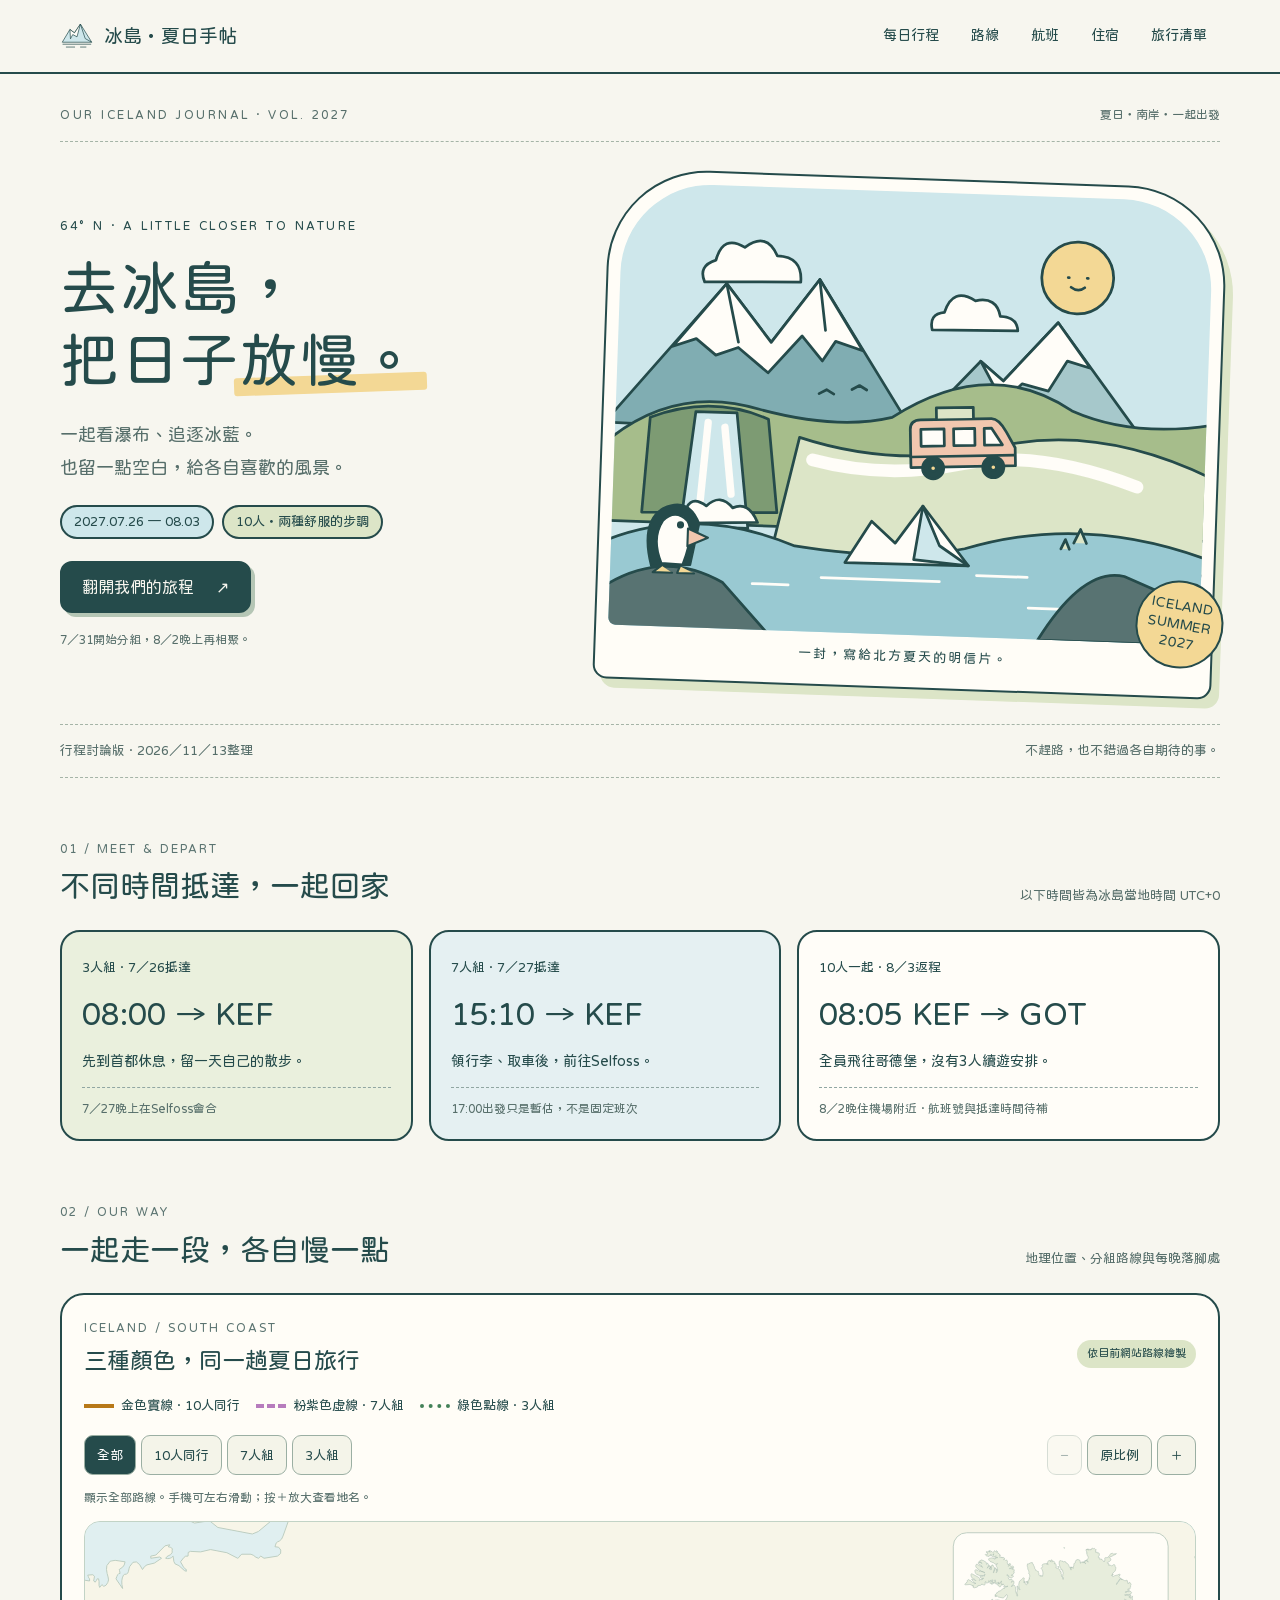
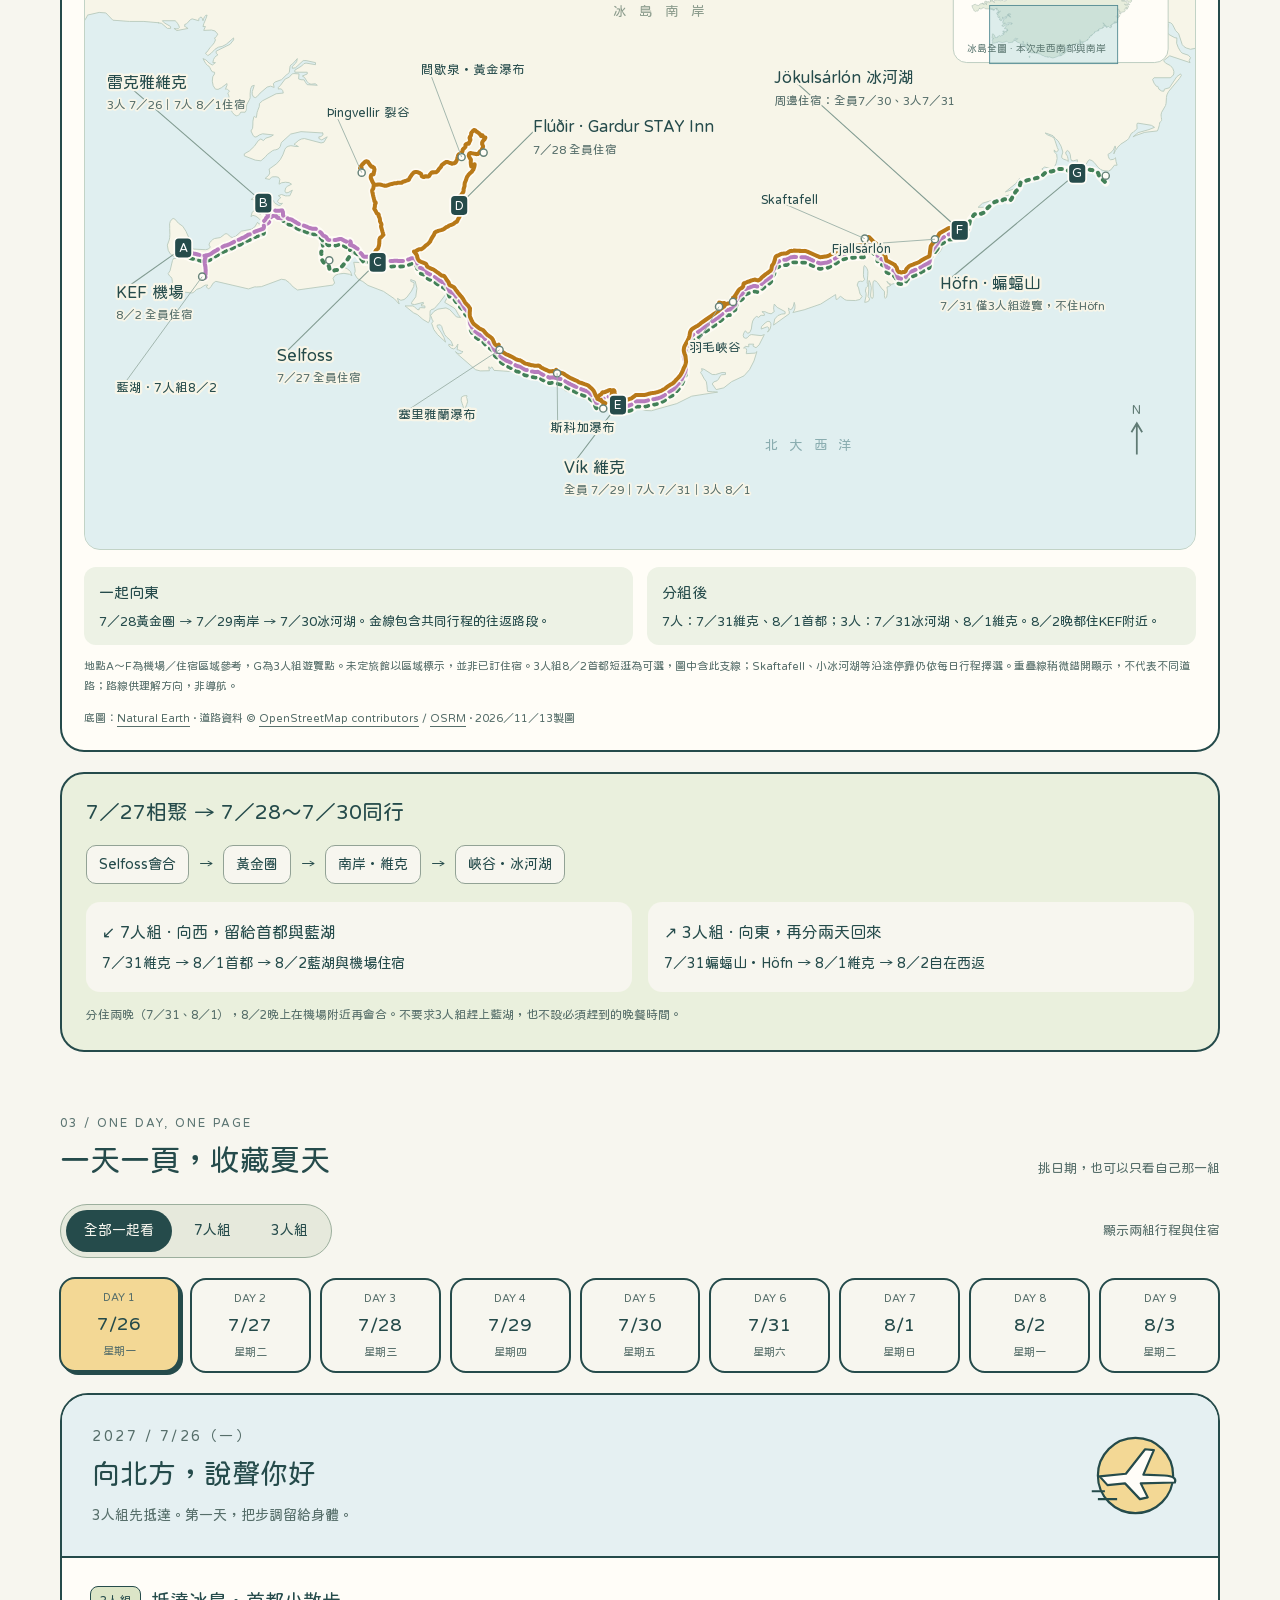
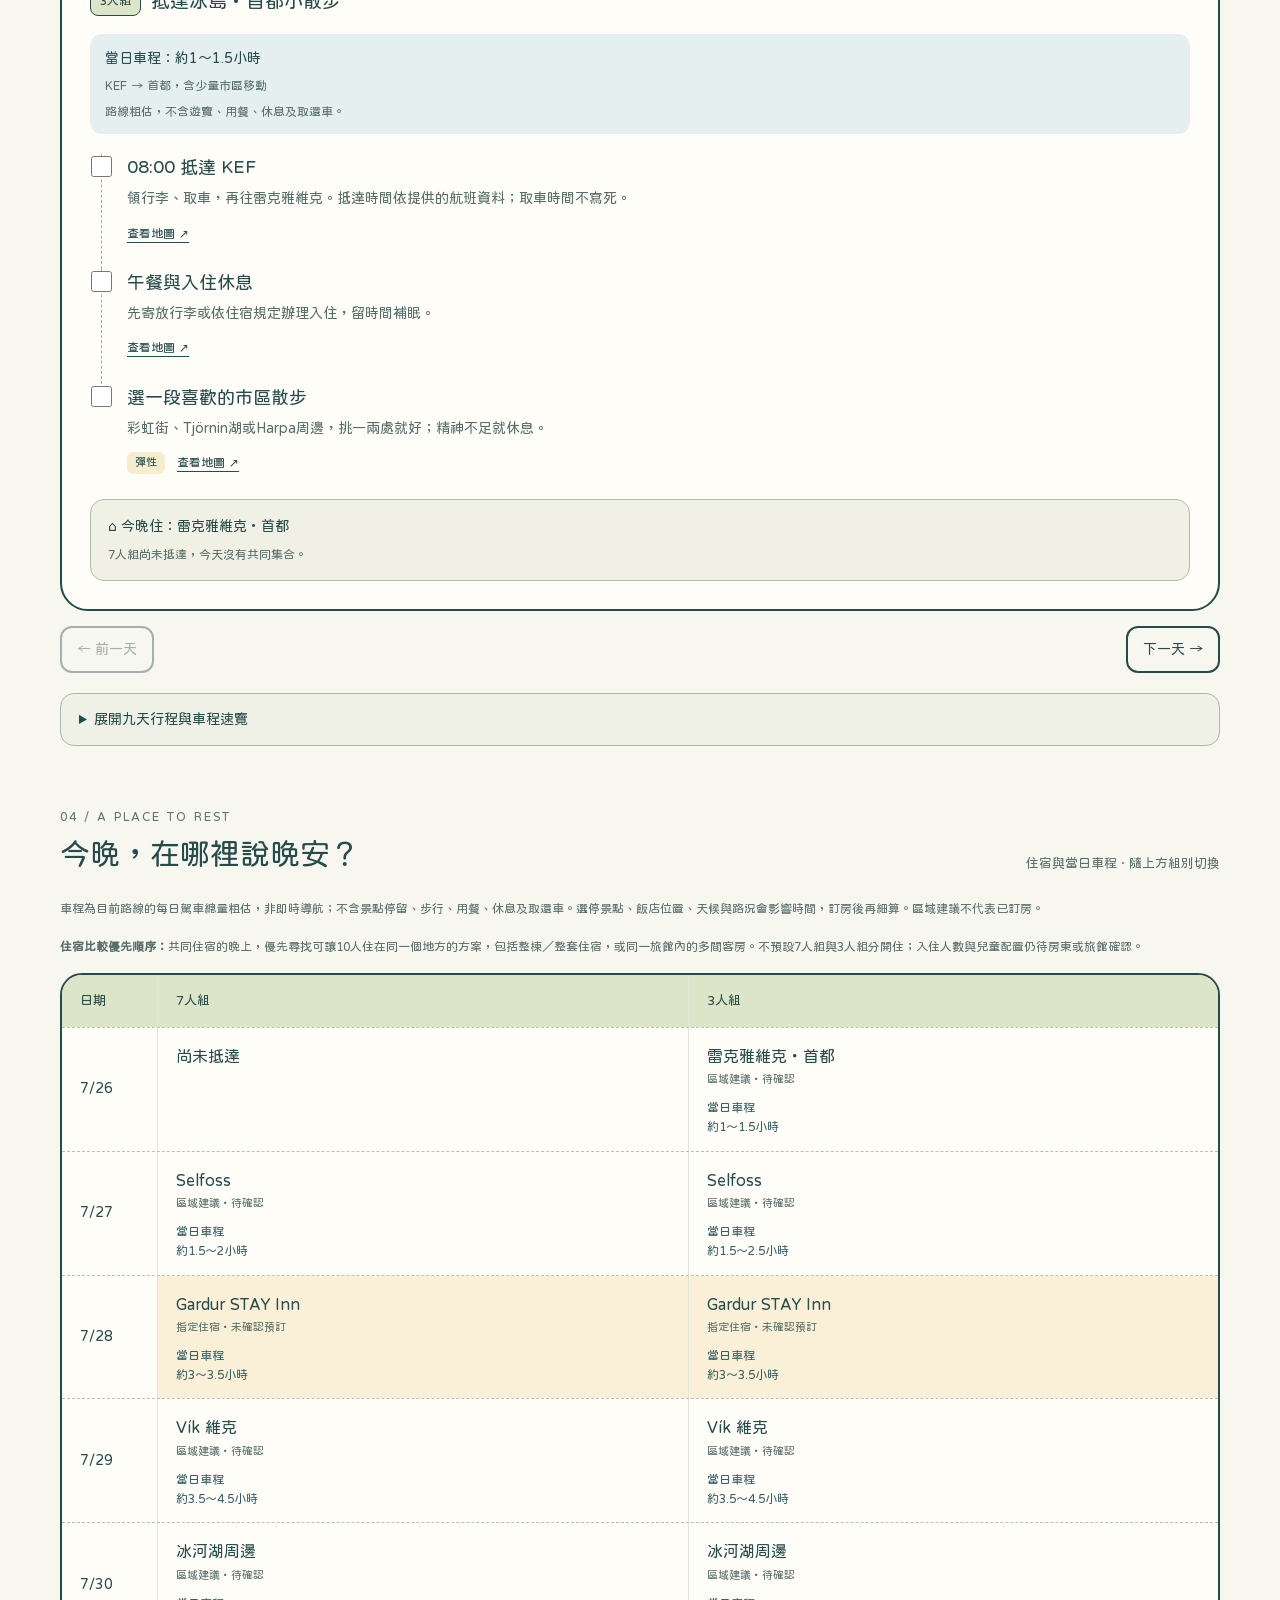
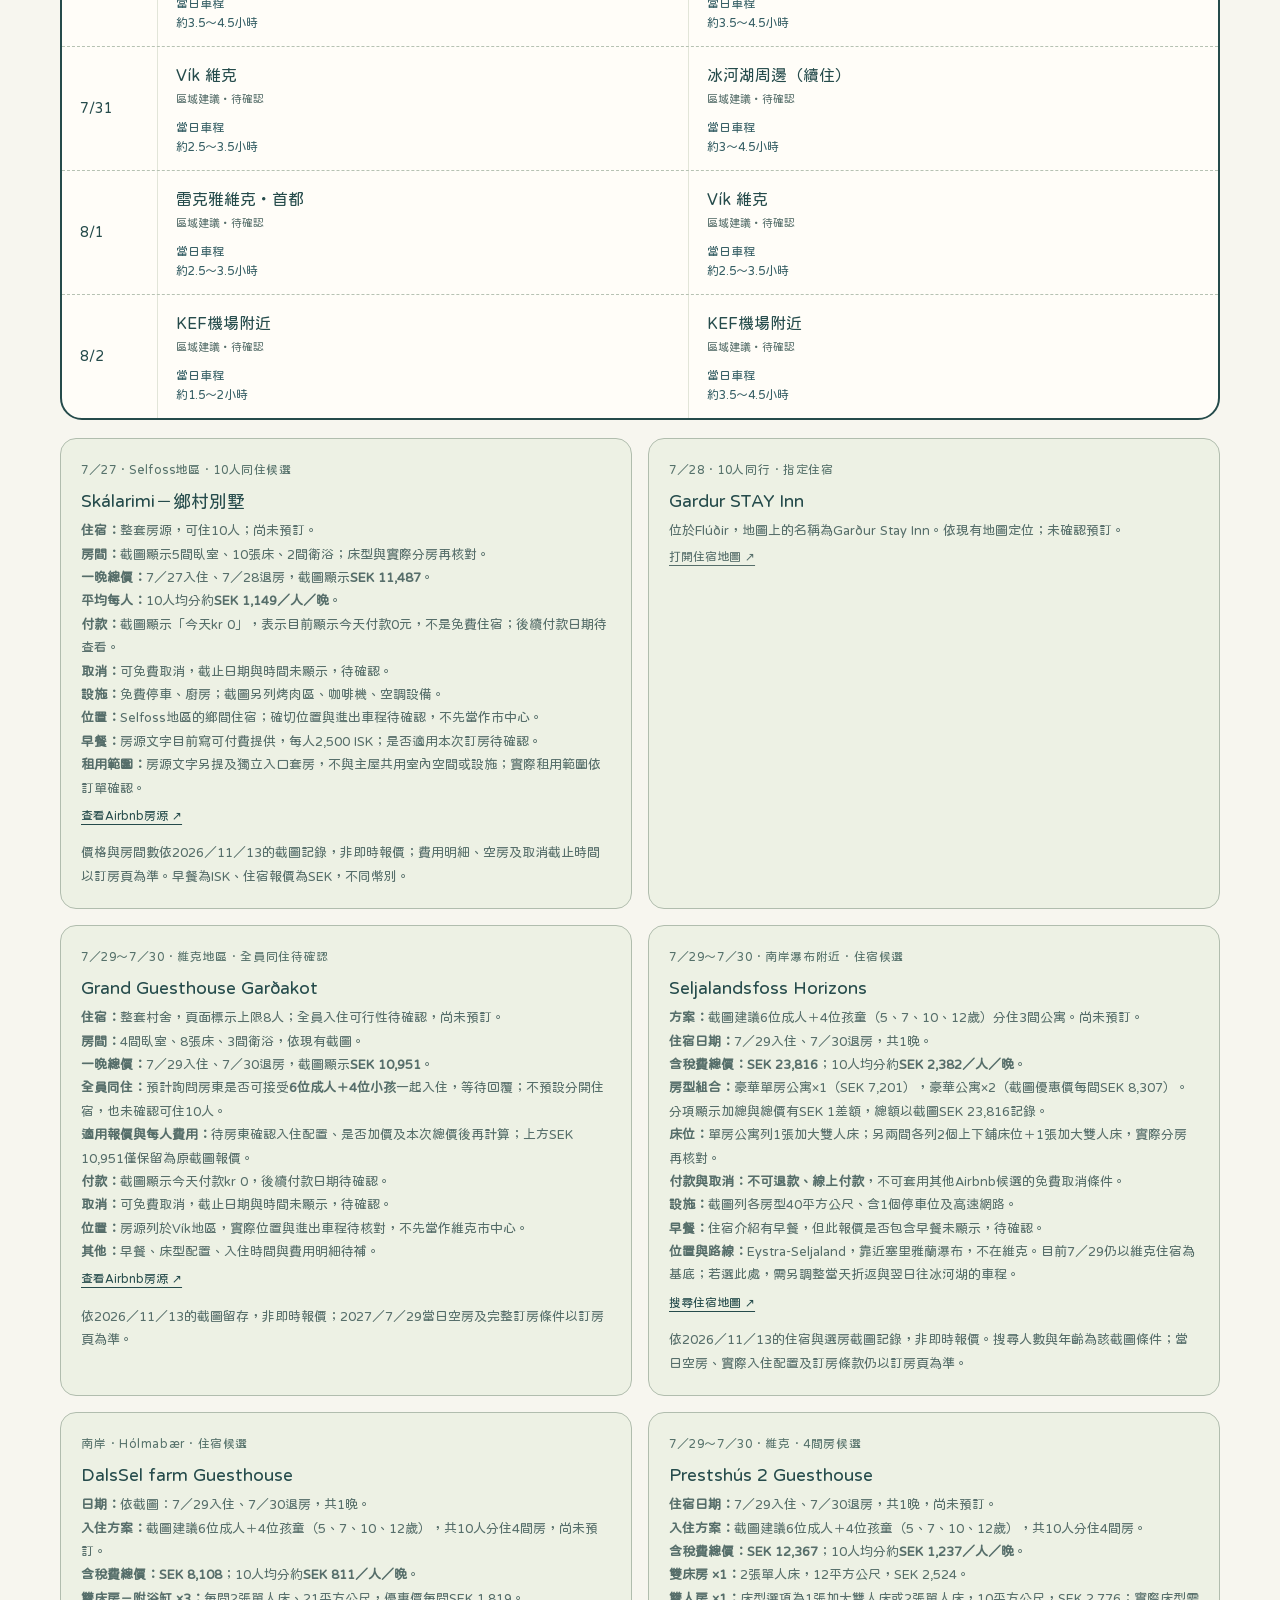
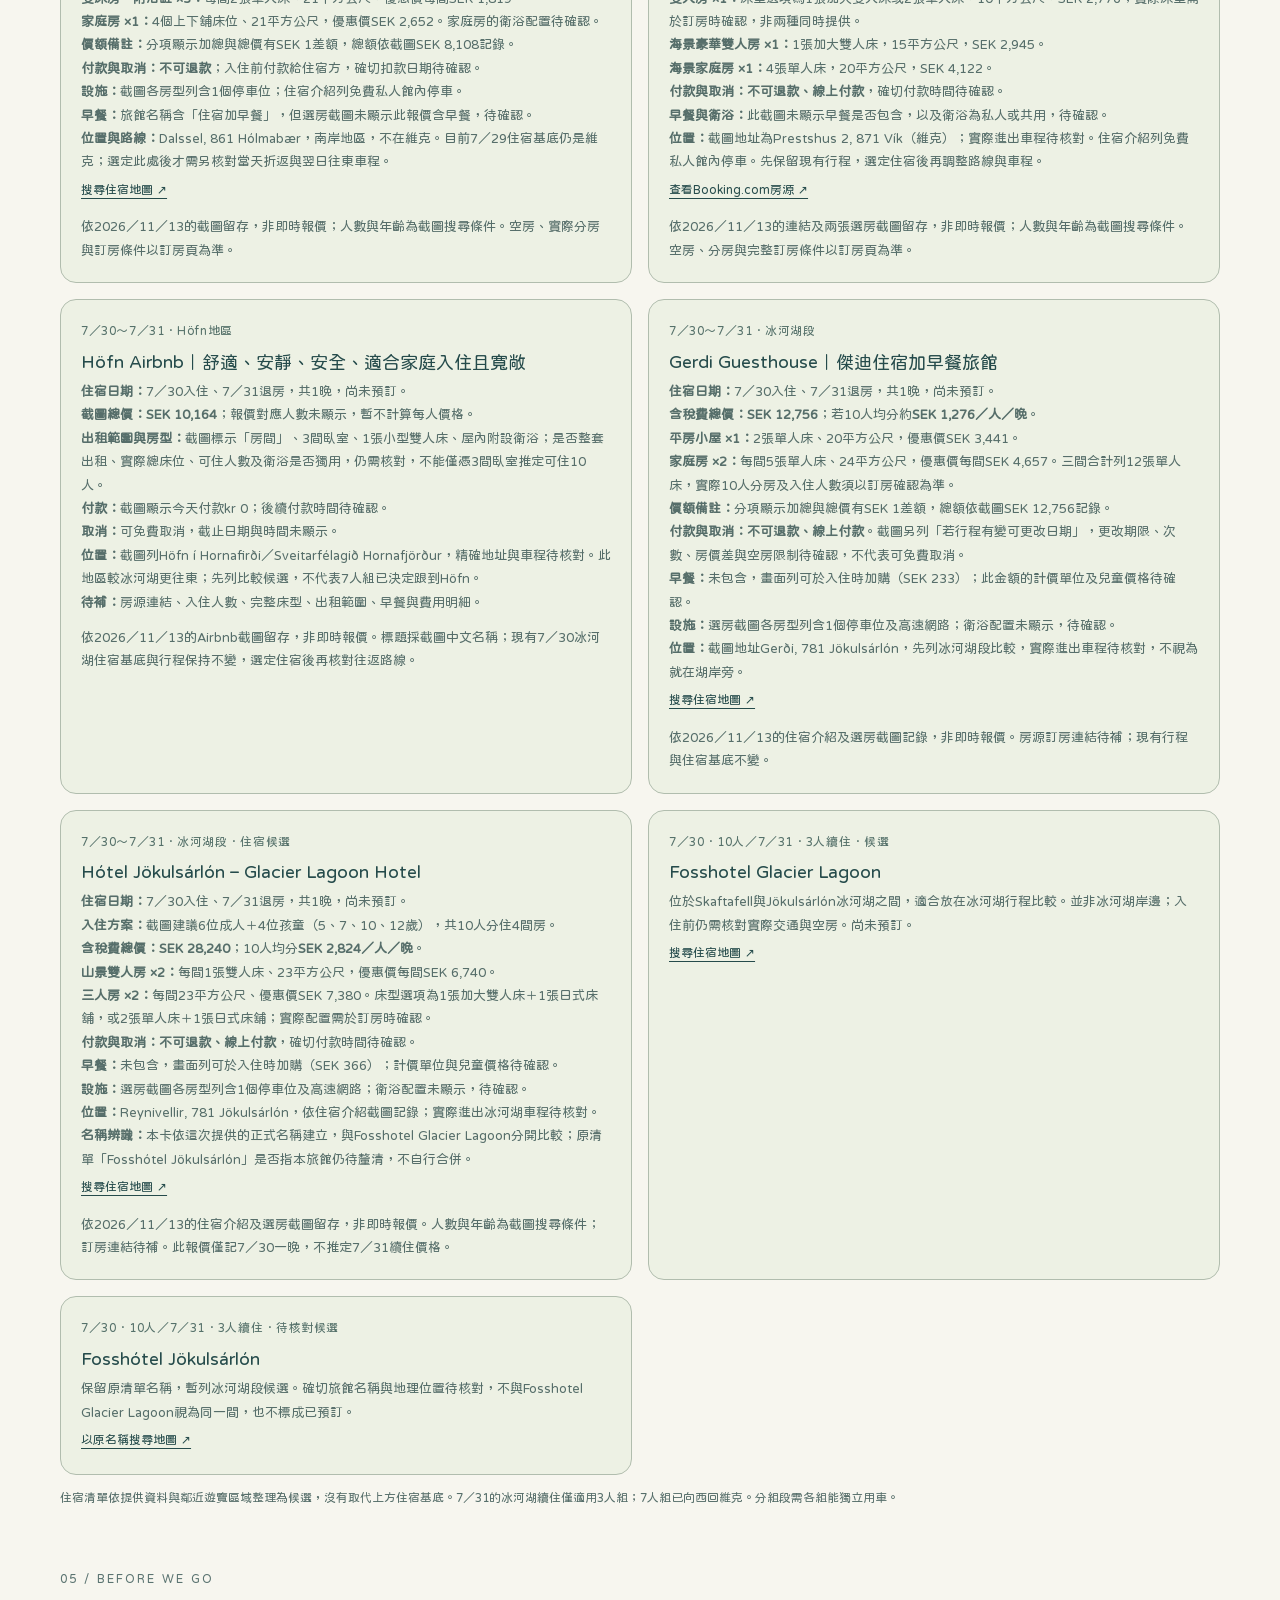
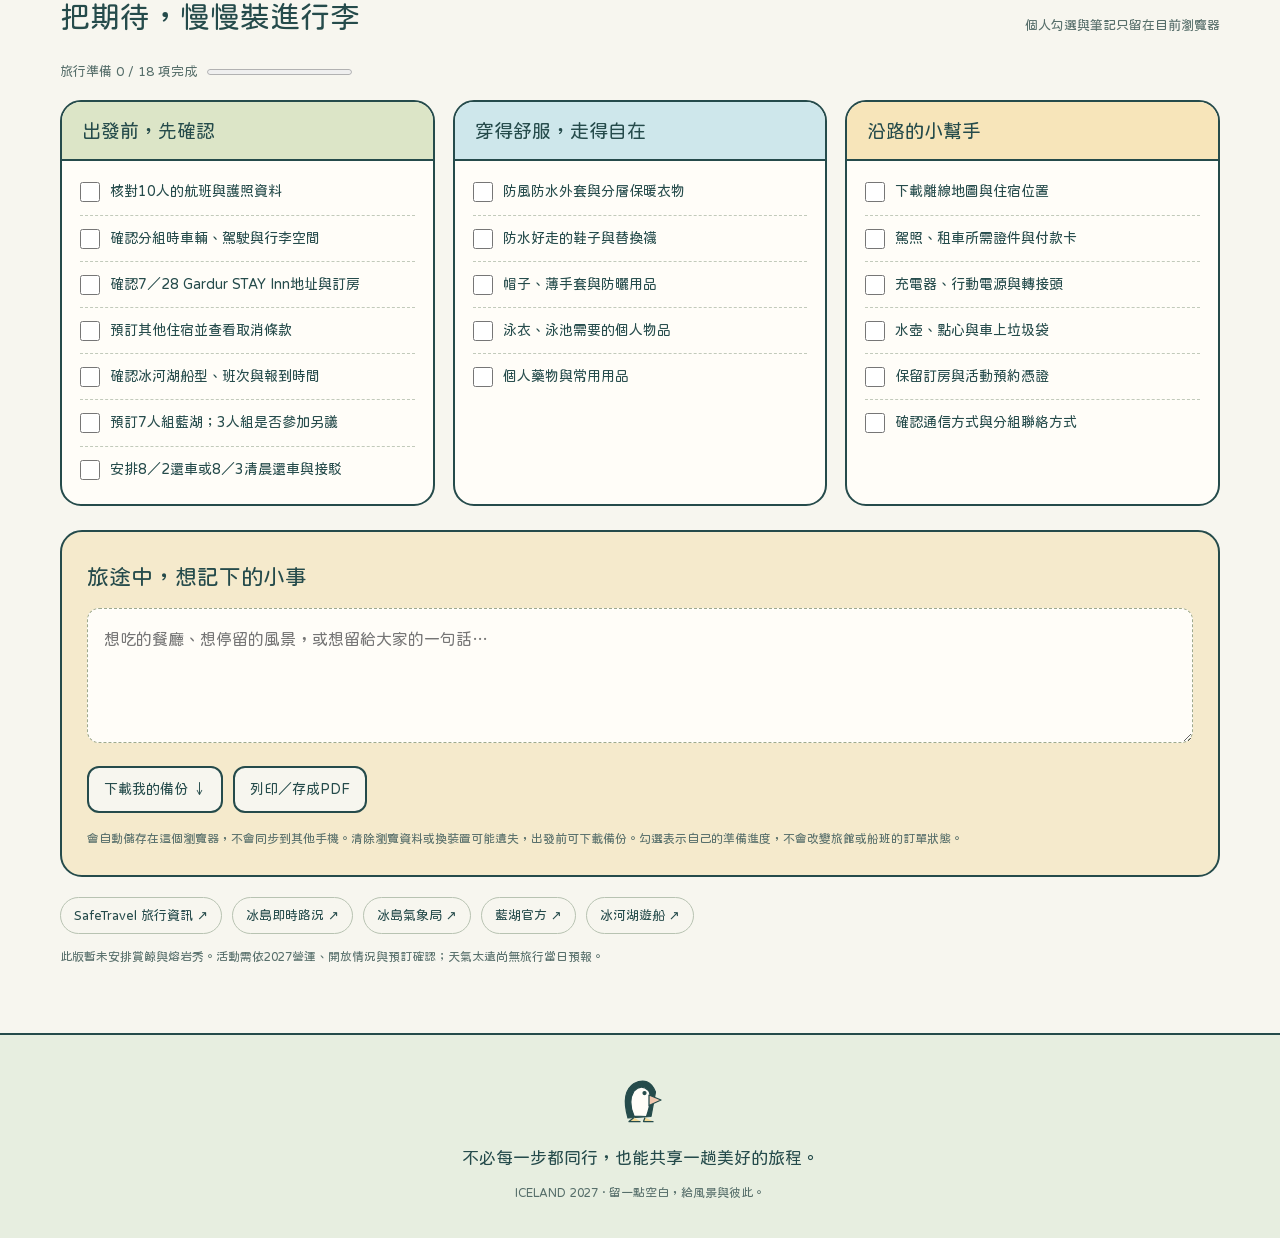
==== commit 3a938114: "Prioritize lodging for the whole group together" ====
--- a/iceland-2027/index.html
+++ b/iceland-2027/index.html
@@ -58,7 +58,7 @@
 <p class="geo-footnote">地點A～F為機場／住宿區域參考，G為3人組遊覽點。未定旅館以區域標示，並非已訂住宿。3人組8／2首都短逛為可選，圖中含此支線；Skaftafell、小冰河湖等沿途停靠仍依每日行程擇選。重疊線稍微錯開顯示，不代表不同道路；路線供理解方向，非導航。</p>
 <p class="geo-attribution">底圖：<a href="https://www.naturalearthdata.com/" target="_blank" rel="noopener noreferrer">Natural Earth</a> · 道路資料 © <a href="https://www.openstreetmap.org/copyright" target="_blank" rel="noopener noreferrer">OpenStreetMap contributors</a> / <a href="https://project-osrm.org/" target="_blank" rel="noopener noreferrer">OSRM</a> · 2026／11／13製圖</p></div><div class="routeboard"><h3>7／27相聚 → 7／28～7／30同行</h3><div class="route-flow"><span>Selfoss會合</span><b>→</b><span>黃金圈</span><b>→</b><span>南岸・維克</span><b>→</b><span>峽谷・冰河湖</span></div><div class="forknotes"><div><strong>↙ 7人組 · 向西，留給首都與藍湖</strong><p>7／31維克 → 8／1首都 → 8／2藍湖與機場住宿</p></div><div><strong>↗ 3人組 · 向東，再分兩天回來</strong><p>7／31蝙蝠山・Höfn → 8／1維克 → 8／2自在西返</p></div></div><p class="small">分住兩晚（7／31、8／1），8／2晚上在機場附近再會合。不要求3人組趕上藍湖，也不設必須趕到的晚餐時間。</p></div></section>
 <section id="itinerary" class="section wrap"><div class="sectionhead"><div><p class="sectionnum">03 / ONE DAY, ONE PAGE</p><h2>一天一頁，收藏夏天</h2></div><p>挑日期，也可以只看自己那一組</p></div><div class="filters"><div class="segmented" role="group" aria-label="選擇同行組別"><button type="button" data-group="all" aria-pressed="true">全部一起看</button><button type="button" data-group="7" aria-pressed="false">7人組</button><button type="button" data-group="3" aria-pressed="false">3人組</button></div><p class="filtercaption" id="filtercaption" aria-live="polite">顯示兩組行程與住宿</p></div><div id="daytabs" class="daytabs" role="tablist" aria-label="選擇行程日期"></div><div id="panels"></div><div class="daynav"><button type="button" class="button" id="prev">← 前一天</button><button type="button" class="button" id="next">下一天 →</button></div><details class="overview"><summary>展開九天行程與車程速覽</summary><p class="drive-disclaimer" style="padding:0 18px">下列為約略駕車時間，不是整天遊玩的總時間；不含停留、用餐與休息。</p><div class="overview-grid" id="overview"></div></details><noscript><p>請開啟JavaScript查看逐日行程。7／26先到3人，7／27全員Selfoss會合；7／28黃金圈、住Gardur STAY Inn；7／29南岸維克；7／30冰河湖；7／31分組；8／1各自西返；8／2晚機場會合；8／3全員08:05 KEF→GOT。</p></noscript></section>
-<section id="stays" class="section wrap"><div class="sectionhead"><div><p class="sectionnum">04 / A PLACE TO REST</p><h2>今晚，在哪裡說晚安？</h2></div><p>住宿與當日車程 · 隨上方組別切換</p></div><p class="drive-disclaimer">車程為目前路線的每日駕車總量粗估，非即時導航；不含景點停留、步行、用餐、休息及取還車。選停景點、飯店位置、天候與路況會影響時間，訂房後再細算。區域建議不代表已訂房。</p><div class="staytable" id="staytable" data-group="all"></div><div class="staycandidate"><article class="softcard" id="stay-skalarimi"><div class="candidate-label">7／27 · Selfoss地區 · 10人同住候選</div><h3>Skálarimi－鄉村別墅</h3><p><strong>住宿：</strong>整套房源，可住10人；尚未預訂。<br><strong>房間：</strong>截圖顯示5間臥室、10張床、2間衛浴；床型與實際分房再核對。<br><strong>一晚總價：</strong>7／27入住、7／28退房，截圖顯示<strong>SEK 11,487</strong>。<br><strong>平均每人：</strong>10人均分約<strong>SEK 1,149／人／晚</strong>。<br><strong>付款：</strong>截圖顯示「今天kr 0」，表示目前顯示今天付款0元，不是免費住宿；後續付款日期待查看。<br><strong>取消：</strong>可免費取消，截止日期與時間未顯示，待確認。<br><strong>設施：</strong>免費停車、廚房；截圖另列烤肉區、咖啡機、空調設備。<br><strong>位置：</strong>Selfoss地區的鄉間住宿；確切位置與進出車程待確認，不先當作市中心。<br><strong>早餐：</strong>房源文字目前寫可付費提供，每人2,500 ISK；是否適用本次訂房待確認。<br><strong>租用範圍：</strong>房源文字另提及獨立入口套房，不與主屋共用室內空間或設施；實際租用範圍依訂單確認。</p><a class="map" href="https://www.airbnb.com.tw/rooms/910004405369073143" target="_blank" rel="noopener noreferrer">查看Airbnb房源 ↗</a><p class="small">價格與房間數依2026／11／13的截圖記錄，非即時報價；費用明細、空房及取消截止時間以訂房頁為準。早餐為ISK、住宿報價為SEK，不同幣別。</p></article><article class="softcard"><div class="candidate-label">7／28 · 10人同行 · 指定住宿</div><h3>Gardur STAY Inn</h3><p>位於Flúðir，地圖上的名稱為Garður Stay Inn。依現有地圖定位；未確認預訂。<br><a class="map" href="https://maps.app.goo.gl/1Zui3sFzSu9t79Dx8?g_st=ac" target="_blank" rel="noopener noreferrer">打開住宿地圖 ↗</a></p></article>
+<section id="stays" class="section wrap"><div class="sectionhead"><div><p class="sectionnum">04 / A PLACE TO REST</p><h2>今晚，在哪裡說晚安？</h2></div><p>住宿與當日車程 · 隨上方組別切換</p></div><p class="drive-disclaimer">車程為目前路線的每日駕車總量粗估，非即時導航；不含景點停留、步行、用餐、休息及取還車。選停景點、飯店位置、天候與路況會影響時間，訂房後再細算。區域建議不代表已訂房。</p><p class="drive-disclaimer"><strong>住宿比較優先順序：</strong>共同住宿的晚上，優先尋找可讓10人住在同一個地方的方案，包括整棟／整套住宿，或同一旅館內的多間客房。不預設7人組與3人組分開住；入住人數與兒童配置仍待房東或旅館確認。</p><div class="staytable" id="staytable" data-group="all"></div><div class="staycandidate"><article class="softcard" id="stay-skalarimi"><div class="candidate-label">7／27 · Selfoss地區 · 10人同住候選</div><h3>Skálarimi－鄉村別墅</h3><p><strong>住宿：</strong>整套房源，可住10人；尚未預訂。<br><strong>房間：</strong>截圖顯示5間臥室、10張床、2間衛浴；床型與實際分房再核對。<br><strong>一晚總價：</strong>7／27入住、7／28退房，截圖顯示<strong>SEK 11,487</strong>。<br><strong>平均每人：</strong>10人均分約<strong>SEK 1,149／人／晚</strong>。<br><strong>付款：</strong>截圖顯示「今天kr 0」，表示目前顯示今天付款0元，不是免費住宿；後續付款日期待查看。<br><strong>取消：</strong>可免費取消，截止日期與時間未顯示，待確認。<br><strong>設施：</strong>免費停車、廚房；截圖另列烤肉區、咖啡機、空調設備。<br><strong>位置：</strong>Selfoss地區的鄉間住宿；確切位置與進出車程待確認，不先當作市中心。<br><strong>早餐：</strong>房源文字目前寫可付費提供，每人2,500 ISK；是否適用本次訂房待確認。<br><strong>租用範圍：</strong>房源文字另提及獨立入口套房，不與主屋共用室內空間或設施；實際租用範圍依訂單確認。</p><a class="map" href="https://www.airbnb.com.tw/rooms/910004405369073143" target="_blank" rel="noopener noreferrer">查看Airbnb房源 ↗</a><p class="small">價格與房間數依2026／11／13的截圖記錄，非即時報價；費用明細、空房及取消截止時間以訂房頁為準。早餐為ISK、住宿報價為SEK，不同幣別。</p></article><article class="softcard"><div class="candidate-label">7／28 · 10人同行 · 指定住宿</div><h3>Gardur STAY Inn</h3><p>位於Flúðir，地圖上的名稱為Garður Stay Inn。依現有地圖定位；未確認預訂。<br><a class="map" href="https://maps.app.goo.gl/1Zui3sFzSu9t79Dx8?g_st=ac" target="_blank" rel="noopener noreferrer">打開住宿地圖 ↗</a></p></article>
 <article class="softcard" id="stay-gardakot"><div class="candidate-label">7／29～7／30 · 維克地區 · 全員同住待確認</div><h3>Grand Guesthouse Garðakot</h3><p><strong>住宿：</strong>整套村舍，頁面標示上限8人；全員入住可行性待確認，尚未預訂。<br><strong>房間：</strong>4間臥室、8張床、3間衛浴，依現有截圖。<br><strong>一晚總價：</strong>7／29入住、7／30退房，截圖顯示<strong>SEK 10,951</strong>。<br><strong>全員同住：</strong>預計詢問房東是否可接受<strong>6位成人＋4位小孩</strong>一起入住，等待回覆；不預設分開住宿，也未確認可住10人。<br><strong>適用報價與每人費用：</strong>待房東確認入住配置、是否加價及本次總價後再計算；上方SEK 10,951僅保留為原截圖報價。<br><strong>付款：</strong>截圖顯示今天付款kr 0，後續付款日期待確認。<br><strong>取消：</strong>可免費取消，截止日期與時間未顯示，待確認。<br><strong>位置：</strong>房源列於Vík地區，實際位置與進出車程待核對，不先當作維克市中心。<br><strong>其他：</strong>早餐、床型配置、入住時間與費用明細待補。</p><a class="map" href="https://www.airbnb.com.tw/rooms/22550458" target="_blank" rel="noopener noreferrer">查看Airbnb房源 ↗</a><p class="small">依2026／11／13的截圖留存，非即時報價；2027／7／29當日空房及完整訂房條件以訂房頁為準。</p></article>
 <article class="softcard" id="stay-horizons"><div class="candidate-label">7／29～7／30 · 南岸瀑布附近 · 住宿候選</div><h3>Seljalandsfoss Horizons</h3><p><strong>方案：</strong>截圖建議6位成人＋4位孩童（5、7、10、12歲）分住3間公寓。尚未預訂。<br><strong>住宿日期：</strong>7／29入住、7／30退房，共1晚。<br><strong>含稅費總價：</strong><strong>SEK 23,816</strong>；10人均分約<strong>SEK 2,382／人／晚</strong>。<br><strong>房型組合：</strong>豪華單房公寓×1（SEK 7,201），豪華公寓×2（截圖優惠價每間SEK 8,307）。分項顯示加總與總價有SEK 1差額，總額以截圖SEK 23,816記錄。<br><strong>床位：</strong>單房公寓列1張加大雙人床；另兩間各列2個上下舖床位＋1張加大雙人床，實際分房再核對。<br><strong>付款與取消：</strong><strong>不可退款、線上付款</strong>，不可套用其他Airbnb候選的免費取消條件。<br><strong>設施：</strong>截圖列各房型40平方公尺、含1個停車位及高速網路。<br><strong>早餐：</strong>住宿介紹有早餐，但此報價是否包含早餐未顯示，待確認。<br><strong>位置與路線：</strong>Eystra-Seljaland，靠近塞里雅蘭瀑布，不在維克。目前7／29仍以維克住宿為基底；若選此處，需另調整當天折返與翌日往冰河湖的車程。</p><a class="map" href="https://www.google.com/maps/search/?api=1&amp;query=Seljalandsfoss%20Horizons%20Iceland" target="_blank" rel="noopener noreferrer">搜尋住宿地圖 ↗</a><p class="small">依2026／11／13的住宿與選房截圖記錄，非即時報價。搜尋人數與年齡為該截圖條件；當日空房、實際入住配置及訂房條款仍以訂房頁為準。</p></article>
 <article class="softcard" id="stay-dalssel"><div class="candidate-label">南岸 · Hólmabær · 住宿候選</div><h3>DalsSel farm Guesthouse</h3><p><strong>日期：</strong>依截圖：7／29入住、7／30退房，共1晚。<br><strong>入住方案：</strong>截圖建議6位成人＋4位孩童（5、7、10、12歲），共10人分住4間房，尚未預訂。<br><strong>含稅費總價：</strong><strong>SEK 8,108</strong>；10人均分約<strong>SEK 811／人／晚</strong>。<br><strong>雙床房－附浴缸 ×3：</strong>每間2張單人床、21平方公尺，優惠價每間SEK 1,819。<br><strong>家庭房 ×1：</strong>4個上下舖床位、21平方公尺，優惠價SEK 2,652。家庭房的衛浴配置待確認。<br><strong>價額備註：</strong>分項顯示加總與總價有SEK 1差額，總額依截圖SEK 8,108記錄。<br><strong>付款與取消：</strong><strong>不可退款</strong>；入住前付款給住宿方，確切扣款日期待確認。<br><strong>設施：</strong>截圖各房型列含1個停車位；住宿介紹列免費私人館內停車。<br><strong>早餐：</strong>旅館名稱含「住宿加早餐」，但選房截圖未顯示此報價含早餐，待確認。<br><strong>位置與路線：</strong>Dalssel, 861 Hólmabær，南岸地區，不在維克。目前7／29住宿基底仍是維克；選定此處後才需另核對當天折返與翌日往東車程。</p><a class="map" href="https://www.google.com/maps/search/?api=1&amp;query=DalsSel%20farm%20Guesthouse%20Iceland" target="_blank" rel="noopener noreferrer">搜尋住宿地圖 ↗</a><p class="small">依2026／11／13的截圖留存，非即時報價；人數與年齡為截圖搜尋條件。空房、實際分房與訂房條件以訂房頁為準。</p></article>
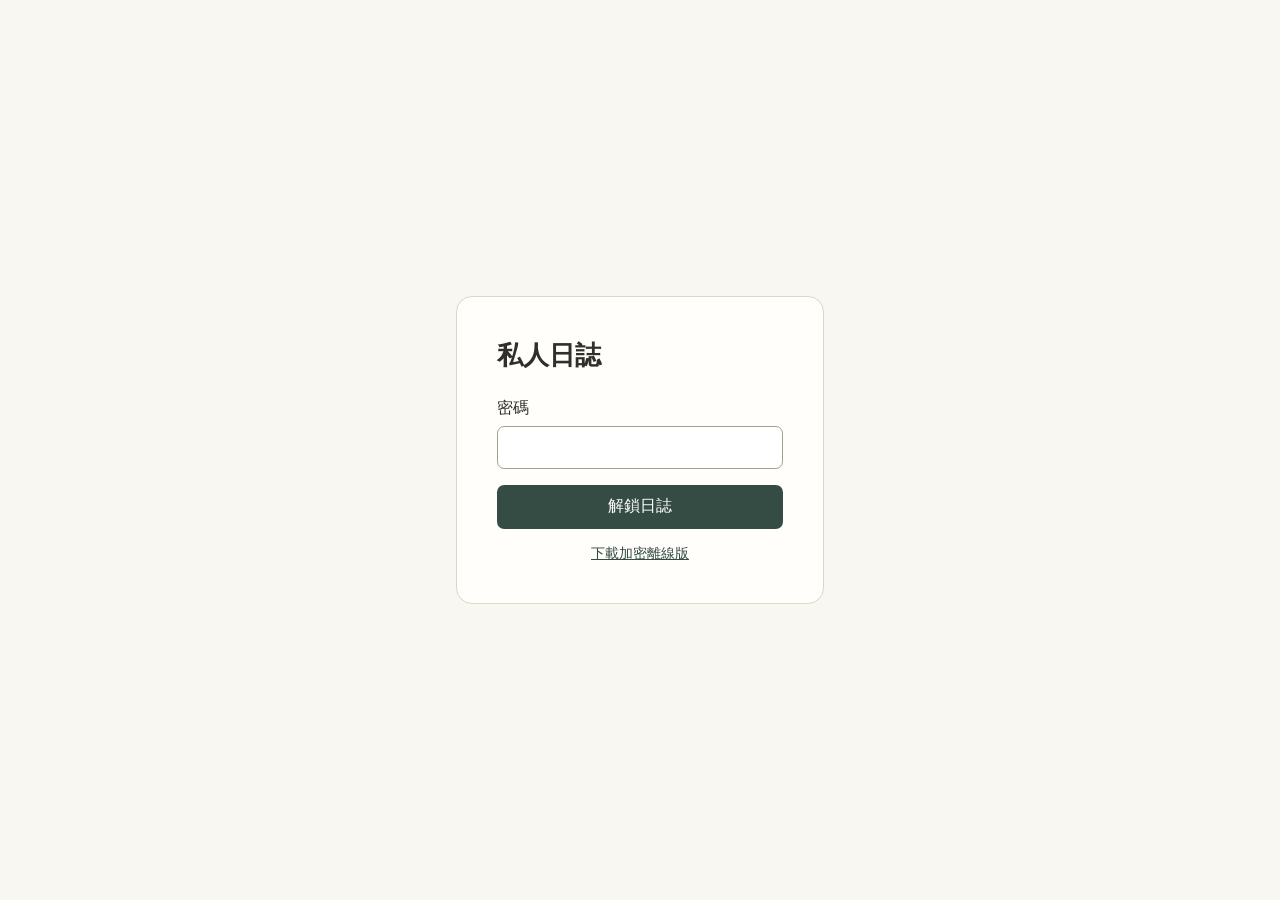
==== commit e11c3d8f: "Publish the encrypted travel journals" ====
--- a/iceland-2027/index.html
+++ b/iceland-2027/index.html
@@ -1,110 +1,1667 @@
 <!doctype html>
 <html lang="zh-Hant">
 <head>
-<meta charset="utf-8"><meta name="viewport" content="width=device-width,initial-scale=1">
-<meta name="theme-color" content="#f7f6ef"><meta name="robots" content="noindex,nofollow">
-<meta name="description" content="2027冰島夏日旅行手帖。7／26～8／3，十個人的南岸旅程，兩組各自舒服的步調。每日行程、分組住宿、地圖與旅行清單。">
-<title>去冰島，把日子放慢｜2027 夏日旅行手帖</title>
-<link rel="preconnect" href="https://fonts.googleapis.com"><link rel="preconnect" href="https://fonts.gstatic.com" crossorigin><link href="https://fonts.googleapis.com/css2?family=Huninn&display=swap" rel="stylesheet">
-<style>
-:root{--paper:#f7f6ef;--ink:#254b4b;--muted:#566e6a;--blue:#cee7eb;--green:#dce5c7;--yellow:#f3d895;--pink:#f1c7af;--line:2px solid var(--ink);--radius:24px}*{box-sizing:border-box}html{scroll-behavior:smooth;scroll-padding-top:100px}body{margin:0;color:var(--ink);background:var(--paper);font-family:'Huninn',system-ui,sans-serif;line-height:1.8;font-size:16px}button,input,textarea{font:inherit;color:inherit}a{color:inherit;text-underline-offset:4px}button,a,input,textarea{-webkit-tap-highlight-color:transparent}button{cursor:pointer}button:focus-visible,a:focus-visible,input:focus-visible,textarea:focus-visible{outline:3px solid #b45d38;outline-offset:4px}h1,h2,h3,h4,p{margin:0}h1,h2,h3,h4{line-height:1.35;font-weight:400}svg{display:block}[hidden]{display:none!important}.wrap{width:min(1160px,calc(100% - 48px));margin-inline:auto}.skip{position:fixed;top:-80px;left:12px;z-index:90;background:var(--yellow);padding:10px}.skip:focus{top:10px}.topbar{position:sticky;top:0;z-index:20;background:#f7f6eff5;border-bottom:var(--line);backdrop-filter:blur(9px)}.nav{display:flex;align-items:center;justify-content:space-between;gap:20px;min-height:72px}.brand{display:flex;gap:10px;align-items:center;text-decoration:none;white-space:nowrap;font-size:19px}.brand svg{width:34px;height:34px}.navlinks{display:flex;gap:6px;overflow-x:auto}.navlinks a{text-decoration:none;border-radius:99px;padding:7px 13px;font-size:14px;white-space:nowrap}.navlinks a:hover{background:var(--green)}.eyebrow{font-size:12px;letter-spacing:2.5px;text-transform:uppercase}.hero{padding-top:30px}.edition{display:flex;justify-content:space-between;gap:10px;color:var(--muted);border-bottom:1px dashed #a5b4a7;padding-bottom:15px}.edition span:last-child{font-size:12px}.hero-grid{display:grid;grid-template-columns:.9fr 1.1fr;align-items:center;gap:34px;padding:36px 0}.hero h1{font-size:clamp(40px,4.6vw,66px);letter-spacing:1px;line-height:1.23;margin:15px 0 22px}.highlight{display:inline-block;position:relative;z-index:1}.highlight:after{content:'';position:absolute;bottom:3px;left:-6px;right:-7px;height:25%;background:var(--yellow);z-index:-1;transform:rotate(-2deg);border-radius:3px}.intro{color:var(--muted);font-size:18px;max-width:400px}.pills{display:flex;flex-wrap:wrap;gap:8px;margin:22px 0}.pill{display:inline-flex;align-items:center;border:var(--line);border-radius:100px;padding:3px 12px;font-size:13px;background:var(--paper)}.pill.blue{background:var(--blue)}.pill.green{background:var(--green)}.cta{display:inline-flex;align-items:center;gap:22px;background:var(--ink);color:var(--paper);text-decoration:none;border:var(--line);border-radius:12px;padding:10px 20px;box-shadow:4px 4px 0 #b5c6b5}.cta:hover{transform:translateY(-2px)}.hero-small{font-size:12px;margin-top:16px;color:var(--muted)}.postcard{padding:12px 12px 18px;border:var(--line);border-radius:100px 100px 14px 14px;background:#fffdf7;transform:rotate(2deg);box-shadow:8px 9px 0 #dce5c7;position:relative}.postcard>svg{width:100%;height:auto;border-radius:90px 90px 7px 7px;background:var(--blue)}.postcard .caption{font-size:13px;letter-spacing:2px;text-align:center;padding-top:10px}.poststamp{position:absolute;right:-12px;bottom:28px;background:var(--yellow);border:var(--line);border-radius:50%;width:88px;height:88px;display:grid;place-content:center;text-align:center;line-height:1.35;transform:rotate(8deg);font-size:14px}.hero-foot{display:flex;justify-content:space-between;gap:15px;border-block:1px dashed #a5b4a7;padding:14px 0;font-size:13px;color:var(--muted)}.section{padding-top:60px}.sectionhead{display:flex;align-items:end;justify-content:space-between;gap:16px;margin-bottom:23px}.sectionhead h2{font-size:30px;margin-top:7px}.sectionhead>p{font-size:13px;color:var(--muted)}.sectionnum{font-size:12px;letter-spacing:2px;color:#5b7471}.flightgrid{display:grid;grid-template-columns:1fr 1fr 1.2fr;gap:16px}.flight{background:#fffdf8;border:var(--line);border-radius:20px;padding:20px;position:relative}.flight.blue{background:#e5f0f2}.flight.green{background:#eaf0dd}.flight .group{font-size:13px}.flight strong{font-size:31px;font-weight:400;display:block;margin:6px 0}.flight p{font-size:14px}.flight small{display:block;border-top:1px dashed #90a6a2;margin-top:13px;padding-top:10px;font-size:12px;color:var(--muted)}.routeboard{border:var(--line);border-radius:24px;padding:24px;background:#eaf0dd}.routeboard h3{font-size:21px}.route-flow{display:flex;align-items:center;flex-wrap:wrap;gap:10px;margin-top:18px;font-size:14px}.route-flow>span{padding:6px 12px;border:1px solid #92a295;border-radius:10px;background:var(--paper)}.route-flow>b{font-weight:400}.forknotes{display:grid;grid-template-columns:1fr 1fr;gap:16px;margin-top:18px}.forknotes div{padding:16px;border-radius:14px;background:#f7f6ef}.forknotes p{font-size:14px}.forknotes strong{font-weight:400;display:block;margin-bottom:4px}.small{font-size:12px;color:var(--muted);margin-top:12px}.filters{display:flex;align-items:center;justify-content:space-between;gap:16px;margin-bottom:20px;flex-wrap:wrap}.segmented{display:flex;gap:4px;background:#e6e9dc;border-radius:99px;padding:5px;border:1px solid #9caf9d}.segmented button{border:0;background:transparent;padding:8px 18px;border-radius:99px;font-size:14px;min-height:42px}.segmented button[aria-pressed=true]{background:var(--ink);color:var(--paper)}.filtercaption{font-size:13px;color:var(--muted)}.daytabs{display:grid;grid-template-columns:repeat(9,1fr);gap:9px;margin-bottom:20px}.daytab{background:var(--paper);border:var(--line);border-radius:16px;min-height:82px;padding:9px 5px}.daytab strong{font-size:19px;font-weight:400;display:block}.daytab span{font-size:11px;display:block;color:var(--muted)}.daytab[aria-selected=true]{background:var(--yellow);box-shadow:3px 3px 0 var(--ink);transform:translate(-1px,-1px)}.daypanel{border:var(--line);border-radius:28px;background:#fffdf8;overflow:hidden}.daybanner{padding:28px 30px;background:#e5f0f2;border-bottom:var(--line);display:flex;align-items:center;justify-content:space-between;gap:20px}.daybanner h3{font-size:28px;margin:6px 0 10px}.daybanner p{font-size:14px;color:var(--muted)}.daybanner>svg{width:105px;height:105px;flex-shrink:0}.lanes{display:grid;grid-template-columns:repeat(2,minmax(0,1fr));gap:28px;padding:28px}.lanes.single{grid-template-columns:1fr}.lane{min-width:0}.lanehead{display:flex;gap:10px;align-items:center;flex-wrap:wrap;margin-bottom:18px}.lanehead h4{font-size:19px}.badge{display:inline-flex;border:1px solid var(--ink);border-radius:8px;font-size:12px;padding:3px 9px;background:var(--yellow);white-space:nowrap}.badge.g7{background:var(--blue)}.badge.g3{background:var(--green)}.events{list-style:none;margin:0 0 22px;padding:0}.event{position:relative;border-left:1px dashed #9bada5;margin-left:11px;padding:0 0 22px 25px}.event:last-child{border-left-color:transparent;padding-bottom:0}.eventcheck{position:absolute;left:-11px;top:2px;margin:0;width:21px;height:21px;accent-color:#386e68;cursor:pointer}.event h5{font-size:18px;font-weight:400;margin:0 0 5px;line-height:1.5}.event p{font-size:14px;color:var(--muted)}.eventcheck:checked~h5{color:#72837b;text-decoration:line-through}.eventfoot{display:flex;align-items:center;gap:12px;flex-wrap:wrap;margin-top:8px}.eventtag{font-size:11px;padding:1px 8px;background:#f6edcf;border-radius:6px}.map{font-size:12px;display:inline-block;padding:3px 0}.staynote{background:#f0f0e5;border:1px solid #afbdab;border-radius:14px;padding:14px 17px;font-size:14px}.staynote small{display:block;font-size:12px;color:var(--muted);margin-top:5px}.daynote{margin:0 28px 24px;padding:14px 18px;border-radius:14px;font-size:13px;background:#f9ebdc}.empty{padding:35px;text-align:center;color:var(--muted)}.daynav{display:flex;justify-content:space-between;gap:16px;margin-top:15px}.button{background:var(--paper);border:var(--line);border-radius:12px;padding:9px 15px;min-height:44px;text-decoration:none;font-size:14px;display:inline-flex;align-items:center;justify-content:center}.button:hover{background:var(--green)}.button:disabled{opacity:.4;cursor:default}.overview{margin-top:20px;border:1px solid #a9b7a8;border-radius:14px;background:#f0f1e6;overflow:hidden}.overview summary{cursor:pointer;padding:13px 18px;font-size:14px}.overview-grid{display:grid;grid-template-columns:repeat(3,1fr);gap:10px;padding:0 18px 18px}.overview-grid button{text-align:left;border:1px solid #abbba9;background:#fffdf8;border-radius:10px;padding:11px;font-size:13px}.overview-grid b{font-weight:400;display:block}.staytable{border:var(--line);border-radius:22px;overflow:hidden;background:#fffdf8}.stayrow{display:grid;grid-template-columns:95px 1fr 1fr;border-top:1px dashed #b6c2b3;min-height:68px}.stayrow:first-child{border-top:0;background:var(--green);min-height:auto}.stayrow>div{padding:14px 18px}.stayrow>div+div{border-left:1px solid #e2e5d9}.stayrow:first-child>div{font-size:13px}.stayrow .night{font-size:14px;display:flex;align-items:center}.stayrow .status{display:block;font-size:11px;color:var(--muted)}.stayrow .specified{background:#faf0d8}.staytable[data-group='3'] .col7,.staytable[data-group='7'] .col3{display:none}.staytable:not([data-group='all']) .stayrow{grid-template-columns:95px 1fr}.staycandidate{display:grid;grid-template-columns:1fr 1fr;gap:16px;margin-top:18px}.softcard{border:1px solid #b1bdae;border-radius:16px;padding:20px;background:#edf1e4}.softcard h3{font-size:18px;margin-bottom:6px}.softcard p{font-size:13px;color:var(--muted)}.packing{display:grid;grid-template-columns:repeat(3,1fr);gap:18px}.checkcard{border:var(--line);border-radius:21px;background:#fffdf8;overflow:hidden}.checkcard h3{font-size:19px;padding:16px 20px;background:var(--green);border-bottom:var(--line)}.checkcard:nth-child(2) h3{background:var(--blue)}.checkcard:nth-child(3) h3{background:#f7e5ba}.checks{padding:8px 18px 12px}.checklabel{display:flex;align-items:start;gap:10px;padding:10px 0;border-bottom:1px dashed #c2cabb;font-size:14px;cursor:pointer}.checklabel:last-child{border:0}.checklabel input{width:20px;height:20px;margin:3px 0 0;flex-shrink:0;accent-color:#386e68}.checklabel input:checked+span{text-decoration:line-through;color:#72837b}.progressmeta{font-size:13px;margin-bottom:16px;color:var(--muted)}progress{width:145px;height:12px;accent-color:#557c67;vertical-align:middle;margin-left:10px}.memo{border:var(--line);border-radius:22px;background:#f5eacc;padding:25px;margin-top:24px}.memo label{display:block;font-size:22px;margin-bottom:12px}.memo textarea{width:100%;min-height:135px;padding:16px;border:1px dashed #9da98e;border-radius:12px;background:#fffdf8;resize:vertical;font-size:16px;line-height:1.8}.tools{display:flex;flex-wrap:wrap;gap:10px;margin-top:14px}.localnote{font-size:12px;color:var(--muted);margin-top:15px}.storageerror{background:#f5c7b1;border:var(--line);padding:14px;border-radius:12px;margin-top:15px}.resources{display:flex;gap:10px;flex-wrap:wrap;margin-top:20px}.resource{font-size:13px;border:1px solid #b8c3b2;border-radius:99px;padding:6px 13px;text-decoration:none}.footer{margin-top:65px;padding:35px 24px;border-top:var(--line);text-align:center;background:#e7eee0}.footer svg{width:60px;height:60px;margin:0 auto 13px}.footer p{font-size:17px}.footer small{display:block;font-size:12px;color:var(--muted);margin-top:8px}.toast{position:fixed;bottom:22px;left:50%;transform:translateX(-50%);padding:10px 20px;border:var(--line);border-radius:99px;background:var(--yellow);z-index:30;font-size:14px;max-width:90%;text-align:center}.float{animation:drift 7s ease-in-out infinite;transform-box:fill-box;transform-origin:center}@keyframes drift{50%{transform:translateY(-5px)}}@media(prefers-reduced-motion:reduce){html{scroll-behavior:auto}.float{animation:none}.cta:hover{transform:none}}
-@media(max-width:800px){.wrap{width:calc(100% - 32px)}.nav{min-height:95px;flex-wrap:wrap;gap:2px;padding-block:9px}.brand{font-size:17px}.brand svg{width:27px;height:27px}.navlinks{width:100%;justify-content:space-between;gap:0}.navlinks a{font-size:12px;padding:5px 9px}.hero{padding-top:20px}.edition .eyebrow{font-size:10px;letter-spacing:1px}.edition span:last-child{font-size:10px}.hero-grid{grid-template-columns:1fr;padding:18px 0 32px;gap:30px}.hero h1{font-size:46px;margin-top:14px;margin-bottom:16px}.intro{font-size:16px}.postcard{max-width:500px;width:95%;margin:auto;transform:rotate(1deg)}.poststamp{width:72px;height:72px;right:-9px;font-size:12px}.hero-foot{font-size:12px;flex-wrap:wrap;gap:5px}.section{padding-top:42px}.sectionhead{align-items:start;flex-direction:column;gap:5px}.sectionhead h2{font-size:26px}.flightgrid{grid-template-columns:1fr 1fr;gap:12px}.flight:last-child{grid-column:1/-1}.flight{padding:17px}.flight strong{font-size:26px}.routeboard{padding:20px}.forknotes{grid-template-columns:1fr;gap:10px}.daytabs{display:flex;overflow-x:auto;padding:3px 3px 7px;scroll-snap-type:x proximity;gap:9px}.daytab{flex:0 0 76px;scroll-snap-align:center;min-height:80px}.filters{gap:10px}.segmented{width:100%}.segmented button{flex:1;padding:8px 10px}.daybanner{padding:22px 20px;gap:12px}.daybanner h3{font-size:23px}.daybanner>svg{width:65px;height:65px}.daybanner p{font-size:13px}.daybanner .eyebrow{font-size:11px;letter-spacing:1px}.lanes{grid-template-columns:1fr;padding:22px 20px;gap:25px}.lane+.lane{border-top:1px dashed #a7b7a5;padding-top:22px}.daynote{margin:0 20px 20px}.event h5{font-size:17px}.overview-grid{grid-template-columns:1fr 1fr}.stayrow{grid-template-columns:62px 1fr 1fr}.stayrow>div{padding:13px 10px;font-size:13px}.staytable:not([data-group='all']) .stayrow{grid-template-columns:62px 1fr}.staycandidate{grid-template-columns:1fr}.packing{grid-template-columns:1fr}.memo{padding:19px}.route-flow{font-size:12px;gap:7px}.route-flow>span{padding:4px 9px}.sectionnum{font-size:11px}.sectionhead>p{font-size:12px}.progressmeta{font-size:12px}progress{width:100px}}
-@media print{body{font-family:system-ui,sans-serif;background:white;font-size:11px;color:#173737}.topbar,.hero,.filters,.daytabs,.daynav,.tools,.overview,.resources,.toast,.skip,.poststamp{display:none!important}.wrap{width:100%}.section{padding-top:15px}.daypanel[hidden]{display:block!important}.daypanel{break-inside:avoid;margin:15px 0;border:1px solid #777;border-radius:8px}.daybanner{padding:12px;background:#edf4f3}.daybanner h3{font-size:19px}.daybanner>svg{width:45px;height:45px}.lanes{padding:15px;gap:15px}.event{padding-bottom:12px}.event h5{font-size:14px}.event p,.staynote{font-size:12px}.daynav,.eventfoot .map{display:none}.packing{grid-template-columns:repeat(3,1fr)}.flightgrid{grid-template-columns:repeat(3,1fr)}.footer{margin-top:20px}.memo textarea{min-height:80px}.sectionhead h2{font-size:22px}.stayrow{min-height:40px}.stayrow>div{padding:8px}.checkcard,.flight{break-inside:avoid}}
-.lodging-options{margin:18px 0 0;padding:18px;border:1px dashed #86a6a0;border-radius:18px;background:#f6f5e9}.lodging-options>p{font-size:13px;margin:0 0 12px;color:#55716a}.lodging-option+.lodging-option{border-top:1px solid #dce3d5;padding-top:12px;margin-top:12px}.lodging-option h5{margin:0 0 6px;font-size:16px;overflow-wrap:anywhere}.lodging-option p{font-size:14px;line-height:1.75;margin:0 0 8px}.softcard{scroll-margin-top:90px}.softcard h3{overflow-wrap:anywhere}.candidate-label{font-size:12px;letter-spacing:.05em;color:#55716a;margin-bottom:8px}
-.drive-summary{background:#e6eff0;border-radius:12px;padding:12px 15px;margin-bottom:20px;font-size:14px}.drive-summary small{display:block;color:var(--muted);font-size:12px;margin-top:4px}.drive-time{display:block;color:#355e64;font-size:12px;margin-top:8px;line-height:1.6}.overview-grid .drive-time{border-top:1px dashed #c0cdbe;padding-top:7px}.drive-disclaimer{font-size:12px;color:var(--muted);margin:0 0 16px;line-height:1.8}
-.geocard{border:var(--line);border-radius:24px;background:#fffdf7;padding:22px;margin-bottom:20px;overflow:hidden}.geo-heading{display:flex;align-items:center;justify-content:space-between;gap:15px}.geo-heading h3{font-size:23px;margin:6px 0 15px}.geo-tag{font-size:11px;background:var(--green);padding:4px 10px;border-radius:20px;white-space:nowrap}.geo-legend{display:flex;gap:16px;flex-wrap:wrap;font-size:13px;margin:3px 0 18px}.geo-legend span{display:flex;gap:7px;align-items:center}.geo-legend i{display:inline-block;width:30px;border-top:4px solid var(--route-color)}.geo-legend i.dash{border-top-style:dashed}.geo-legend i.dot{border-top-style:dotted}.geo-controls{display:flex;justify-content:space-between;align-items:center;gap:12px;flex-wrap:wrap}.geo-filters,.geo-zoom{display:flex;gap:5px}.geo-controls button{border:1px solid #9bafa3;background:#f4f4e9;border-radius:9px;min-height:40px;padding:6px 12px;font-size:13px}.geo-controls button[aria-pressed=true]{background:var(--ink);color:white}.geo-controls button:disabled{opacity:.4;cursor:default}.geo-help{font-size:12px;color:var(--muted);margin:12px 0}.geo-viewport{width:100%;overflow:auto;max-height:720px;border:1px solid #c2d3c6;border-radius:16px;background:#e0eff0;overscroll-behavior:contain}.geo-canvas{width:100%;min-width:900px}.geo-canvas svg{display:block;width:100%;height:auto;font-family:'Huninn',system-ui,sans-serif}.geo-label,.geo-sub{fill:#254b4b;stroke:#f7f5e8;stroke-width:5px;stroke-linejoin:round;paint-order:stroke;pointer-events:none}.geo-sub{fill:#566e6a;stroke-width:4px}.geo-notes{display:grid;grid-template-columns:1fr 1fr;gap:14px;margin-top:17px}.geo-notes p{padding:12px 15px;border-radius:12px;background:#edf2e5;font-size:13px}.geo-notes strong{display:block;font-weight:400;font-size:15px;margin-bottom:4px}.geo-footnote,.geo-attribution{font-size:11px;color:var(--muted);margin-top:12px;line-height:1.8}@media(max-width:800px){.geocard{padding:15px}.geo-heading{display:block}.geo-heading h3{font-size:21px}.geo-tag{display:inline-block;margin-bottom:14px}.geo-legend{gap:8px 13px;font-size:12px}.geo-notes{grid-template-columns:1fr}.geo-viewport{max-height:550px}.geo-controls button{padding:6px 10px}.geo-help{line-height:1.7}}@media print{.geo-controls,.geo-help{display:none}.geo-viewport{overflow:visible;max-height:none}.geo-canvas{min-width:0!important;width:100%!important}.geocard{break-inside:avoid;padding:10px}.geo-layer[hidden]{display:none!important}}
+  <meta charset="utf-8">
+  <meta name="viewport" content="width=device-width, initial-scale=1">
+  <meta name="robots" content="noindex,nofollow,noarchive">
+  <title>私人日誌</title>
+  <style>:root {
+  color-scheme: light;
+  font-family: system-ui, sans-serif;
+  background: #f9f7f1;
+  color: #302f2a;
+}
+* { box-sizing: border-box; }
+body {
+  margin: 0;
+  min-height: 100vh;
+  min-height: 100svh;
+  display: grid;
+  place-items: center;
+  padding: 1.5rem;
+}
+main {
+  width: min(100%, 23rem);
+  padding: clamp(1.5rem, 6vw, 2.5rem);
+  background: #fffefa;
+  border: 1px solid #dcd6c9;
+  border-radius: 1rem;
+}
+h1 { font: 600 1.65rem/1.4 system-ui, sans-serif; margin: 0 0 1.5rem; }
+label { display: block; margin-bottom: .4rem; }
+input, button { width: 100%; padding: .7rem; font: inherit; border-radius: .45rem; }
+input { color: inherit; border: 1px solid #a49e91; background: white; }
+button { cursor: pointer; margin-top: 1rem; color: white; background: #354c44; border: 0; }
+button:disabled { opacity: .7; cursor: wait; }
+:focus-visible { outline: 2px solid #355f8c; outline-offset: 3px; }
+#message { font-size: .875rem; margin: .85rem 0 0; }
+#message:empty { margin: 0; }
+#offline-copy:not([hidden]) { display: block; margin-top: 1rem; color: #354c44; text-align: center; font-size: .875rem; }
 </style>
 </head>
 <body>
-<svg xmlns="http://www.w3.org/2000/svg" width="0" height="0" style="position:absolute" aria-hidden="true"><defs>
-<symbol id="ice" viewBox="0 0 120 100"><g stroke="#254b4b" stroke-width="2.5" stroke-linejoin="round"><path d="m8 72 27-45 16 12L72 8l40 64Z" fill="#cee7eb"/><path d="m35 27 16 12L72 8 60 53 45 45 37 60Z" fill="#fffdf8"/><path d="m72 8 17 51 23 13M9 79h101M21 89h32m18 0h22" fill="none"/></g></symbol>
-<symbol id="plane" viewBox="0 0 120 100"><g stroke="#254b4b" stroke-width="2.5" stroke-linejoin="round"><circle cx="60" cy="50" r="43" fill="#f3d895"/><path d="m19 51 30-3 22-28 10 1-12 28 24 1q15 1 12 8l-39 1 8 16-9 2-17-18-20 2Z" fill="#fffdf8"/><path d="M17 77h22M10 68h15" fill="none"/></g></symbol>
-<symbol id="house" viewBox="0 0 120 100"><g stroke="#254b4b" stroke-width="2.5" stroke-linejoin="round"><path d="M10 87h100"/><path d="M23 44h74v43H23Z" fill="#dce5c7"/><path d="m14 45 46-34 47 34Z" fill="#f1c7af"/><path d="M51 59h19v28H51Z" fill="#fffdf8"/><path d="M31 54h13v15H31Zm46 0h13v15H77Z" fill="#cee7eb"/><path d="M83 25V12h9v20" fill="#fffdf8"/></g></symbol>
-<symbol id="waterfall" viewBox="0 0 120 100"><g stroke="#254b4b" stroke-width="2.5" stroke-linejoin="round"><path d="M10 82 16 23h89l7 59" fill="#dce5c7"/><path d="M44 24h34l5 59H38Z" fill="#cee7eb"/><path d="m54 29-4 44m16-42 4 42M24 39h14m47 17h17" fill="none"/><path d="M9 86q12-14 24-4 9-16 21-3 12-13 23 0 15-12 27 4l7 5Z" fill="#fffdf8"/></g></symbol>
-<symbol id="geyser" viewBox="0 0 120 100"><g stroke="#254b4b" stroke-width="2.5" stroke-linecap="round" stroke-linejoin="round"><ellipse cx="60" cy="83" rx="48" ry="10" fill="#dce5c7"/><path d="M45 80q14-27 6-50l-9-13q-4-10 5-12 9 0 14 22Q65 8 74 10q11 5 0 16-7 25 1 54Z" fill="#cee7eb"/><path d="M28 37q12 4 14 19M88 35q-8 5-8 14M58 51l-2 24M28 70h7m54 3h5" fill="none"/></g></symbol>
-<symbol id="fork" viewBox="0 0 120 100"><g stroke="#254b4b" stroke-width="3" stroke-linecap="round" stroke-linejoin="round"><path d="M60 90V53Q60 32 27 30M60 53q0-21 33-23" fill="none"/><path d="m32 16-17 14 17 14" fill="#dce5c7"/><path d="m88 16 17 14-17 14" fill="#cee7eb"/><path d="M53 83h14"/></g></symbol>
-<symbol id="pool" viewBox="0 0 120 100"><g stroke="#254b4b" stroke-width="2.5" stroke-linecap="round"><path d="M10 68q50-34 100 0v14q-50 22-100 0Z" fill="#cee7eb"/><path d="M28 70q11-5 20 0m10 4q18-6 34 0M40 45q-13-12 0-23m18 20q-13-12 0-23m18 26q-13-12 0-23" fill="none"/></g></symbol>
-<symbol id="puffin" viewBox="0 0 120 100"><g stroke="#254b4b" stroke-width="2.5" stroke-linejoin="round"><path d="M36 86q-15-52 12-69 30-15 43 17l-9 49Z" fill="#254b4b"/><path d="M48 82q-13-29 0-50 14-15 29-1 9 14-4 52Z" fill="#fffdf8"/><path d="m78 40 24 10-24 11Z" fill="#f1c7af"/><circle cx="69" cy="36" r="3" fill="#254b4b"/><path d="m48 85-10 8h23m9-8-3 8h20" fill="#f3d895"/></g></symbol>
-</defs></svg>
-<a class="skip" href="#itinerary">跳到每日行程</a>
-<header class="topbar"><div class="wrap nav"><a href="#home" class="brand"><svg aria-hidden="true" viewBox="0 0 120 100"><use href="#ice"/></svg>冰島・夏日手帖</a><nav class="navlinks" aria-label="主要選單"><a href="#itinerary">每日行程</a><a href="#route">路線</a><a href="#flights">航班</a><a href="#stays">住宿</a><a href="#prepare">旅行清單</a></nav></div></header>
-<main id="home">
-<section class="hero wrap" aria-labelledby="hero-title"><div class="edition"><p class="eyebrow">OUR ICELAND JOURNAL · VOL. 2027</p><span>夏日・南岸・一起出發</span></div>
-<div class="hero-grid"><div><p class="eyebrow">64° N · A LITTLE CLOSER TO NATURE</p><h1 id="hero-title">去冰島，<br>把日子<span class="highlight">放慢。</span></h1><p class="intro">一起看瀑布、追逐冰藍。<br>也留一點空白，給各自喜歡的風景。</p><div class="pills"><span class="pill blue">2027.07.26 — 08.03</span><span class="pill green">10人・兩種舒服的步調</span></div><a class="cta" href="#itinerary">翻開我們的旅程 <span aria-hidden="true">↗</span></a><p class="hero-small">7／31開始分組，8／2晚上再相聚。</p></div>
-<div class="postcard"><svg viewBox="0 0 560 420" role="img" aria-labelledby="art-title"><title id="art-title">手繪冰島夏日：冰川、瀑布、苔蘚山丘與小車，海鸚站在黑色海岸</title><g stroke="#254b4b" stroke-width="2.6" stroke-linecap="round" stroke-linejoin="round">
-<circle cx="433" cy="76" r="34" fill="#f3d895"/><path d="m424 76 1 0m17 0h1m-16 9q7 5 13 0" fill="none"/>
-<g fill="#fffdf8" class="float"><path d="M80 92q-7-15 10-21 6-25 27-13 20-16 31 7 24 0 23 24Z"/><path d="M297 130q-4-15 11-17 7-25 29-12 20-5 24 14 16 0 17 13Z"/></g>
-<path d="M-10 228 101 93l44 54 44-61 96 145Z" fill="#80adb2"/><path d="m101 93 44 54 44-61 43 66-26-8-12 19-20-23-31 36-29-23-21 8-19-15-22 8Z" fill="#fffdf8"/><path d="m189 86 7 48m-95-41 13 55" fill="none"/>
-<path d="M270 240 344 158l22 18 50-57 87 112Z" fill="#a6c8cb"/><path d="m344 158 22 18 50-57 32 42-22-6-17 29-25-6-18 18Z" fill="#fffdf8"/>
-<path d="M-10 248q65-59 147-37 74 17 125 3 90-62 170-12 60 24 138 8v111H-10Z" fill="#a6bd8b"/>
-<path d="M33 222q58-24 112-2l11 88-128 4Z" fill="#7d9b73"/><path d="m76 215 39 0 14 109H65Z" fill="#cee7eb"/><path d="m88 225-5 74m21-70 8 63" stroke="#fffdf8" stroke-width="7" fill="none"/><path d="M49 322q5-20 20-11 4-18 20-7 13-13 25 1 15-7 24 13Z" fill="#fffdf8"/>
-<path d="M175 236q93 27 189 2t206 25v91H150Z" fill="#dce5c7"/><path d="M188 257q69 16 141-1t167 16" fill="none" stroke="#fffdf8" stroke-width="12"/>
-<g transform="translate(279 215) rotate(-3)"><path d="M0 29V10q0-9 10-9h67q7 0 14 13l8 15v17H0Z" fill="#f1c7af"/><path d="M10 10h22v16H10Zm31 0h20v16H41Zm29 0h7l10 16H70Z" fill="#fffdf8"/><path d="M0 36h98"/><circle cx="21" cy="47" r="10" fill="#254b4b"/><circle cx="78" cy="47" r="10" fill="#254b4b"/><circle cx="21" cy="47" r="3" fill="#f3d895"/><circle cx="78" cy="47" r="3" fill="#f3d895"/><path d="M25 0v-10h35V0" fill="#dce5c7"/></g>
-<path d="M-10 342q86-40 184-3 99 12 161-3 113-38 235 4v89H-10Z" fill="#99c9d2"/>
-<path d="m222 353 24-40 23 20 25-36 45 55Z" fill="#fffdf8"/><path d="m294 297-7 51 52 4-28-18Z" fill="#cee7eb"/><path d="M200 368h112m35-7h48m-260 15h34m228 14h54" fill="none" stroke="#fffdf8"/>
-<path d="M-8 385q57-40 115-9l48 51H-8Z" fill="#587372"/><path d="M407 420q41-71 80-63l83 33v30Z" fill="#587372"/>
-<g transform="translate(10 294) scale(.8)"><use href="#puffin" width="120" height="100"/></g><path d="m438 327 6-13 6 13m-24 6 4-9 4 9" fill="#dce5c7"/>
-<path d="m192 194 7-4 7 4m17-5 7-4 7 4" fill="none"/>
-</g></svg><p class="caption">一封，寫給北方夏天的明信片。</p><div class="poststamp">ICELAND<br>SUMMER<br>2027</div></div></div>
-<div class="hero-foot"><span>行程討論版 · 2026／11／13整理</span><span>不趕路，也不錯過各自期待的事。</span></div></section>
-<section id="flights" class="section wrap"><div class="sectionhead"><div><p class="sectionnum">01 / MEET & DEPART</p><h2>不同時間抵達，一起回家</h2></div><p>以下時間皆為冰島當地時間 UTC+0</p></div><div class="flightgrid"><article class="flight green"><span class="group">3人組 · 7／26抵達</span><strong>08:00 → KEF</strong><p>先到首都休息，留一天自己的散步。</p><small>7／27晚上在Selfoss會合</small></article><article class="flight blue"><span class="group">7人組 · 7／27抵達</span><strong>15:10 → KEF</strong><p>領行李、取車後，前往Selfoss。</p><small>17:00出發只是暫估，不是固定班次</small></article><article class="flight"><span class="group">10人一起 · 8／3返程</span><strong>08:05 KEF → GOT</strong><p>全員飛往哥德堡，沒有3人續遊安排。</p><small>8／2晚住機場附近 · 航班號與抵達時間待補</small></article></div></section>
-<section id="route" class="section wrap"><div class="sectionhead"><div><p class="sectionnum">02 / OUR WAY</p><h2>一起走一段，各自慢一點</h2></div><p>地理位置、分組路線與每晚落腳處</p></div><div class="geocard">
-<div class="geo-heading"><div><p class="sectionnum">ICELAND / SOUTH COAST</p><h3>三種顏色，同一趟夏日旅行</h3></div><span class="geo-tag">依目前網站路線繪製</span></div>
-<div class="geo-legend" aria-label="路線圖例"><span><i style="--route-color:#b87918"></i>金色實線 · 10人同行</span><span><i class="dash" style="--route-color:#b77cbd"></i>粉紫色虛線 · 7人組</span><span><i class="dot" style="--route-color:#438158"></i>綠色點線 · 3人組</span></div>
-<div class="geo-controls"><div class="geo-filters" role="group" aria-label="地圖顯示組別"><button type="button" data-map-group="all" aria-pressed="true">全部</button><button type="button" data-map-group="10" aria-pressed="false">10人同行</button><button type="button" data-map-group="7" aria-pressed="false">7人組</button><button type="button" data-map-group="3" aria-pressed="false">3人組</button></div><div class="geo-zoom"><button type="button" id="map-out" aria-label="縮小地圖">−</button><button type="button" id="map-reset">原比例</button><button type="button" id="map-in" aria-label="放大地圖">＋</button></div></div>
-<p class="geo-help" id="map-status" aria-live="polite">顯示全部路線。手機可左右滑動；按＋放大查看地名。</p>
-<div class="geo-viewport" id="geo-viewport" tabindex="0" role="region" aria-label="冰島路線地圖，可左右及上下捲動"><div class="geo-canvas" id="geo-canvas"><svg id="iceland-map" viewBox="0 0 1240 700" role="img" aria-labelledby="geo-title geo-desc" xmlns="http://www.w3.org/2000/svg"><title id="geo-title">2027冰島西南部與南岸：10人、7人與3人組路線</title><desc id="geo-desc">全員從Selfoss遊黃金圈與南岸到冰河湖。7人組向西回維克與首都，再往藍湖；3人組先去Höfn與蝙蝠山，再分兩天西返。8月2日晚全員住KEF附近。線條不是導航指示。</desc><defs><clipPath id="geo-clip"><rect width="1240" height="700" rx="16"/></clipPath></defs><g clip-path="url(#geo-clip)"><rect width="1240" height="700" fill="#e0eff0"/><g fill="#f7f5e8" stroke="#b8cabc" stroke-width="1"><path d="M1195.4,-380.2 L1189.0,-373.6 L1165.1,-363.4 L1154.4,-355.8 L1142.0,-352.9 L1137.8,-349.6 L1134.5,-344.2 L1137.8,-343.0 L1139.4,-341.4 L1140.1,-339.0 L1140.8,-338.4 L1143.7,-332.9 L1144.3,-331.5 L1145.2,-329.8 L1144.6,-326.1 L1143.0,-320.9 L1141.9,-318.6 L1128.9,-306.9 L1126.7,-305.9 L1118.3,-305.4 L1114.8,-302.4 L1112.3,-295.5 L1116.4,-292.5 L1118.5,-291.6 L1126.5,-291.1 L1128.2,-288.7 L1129.0,-282.8 L1127.6,-281.9 L1125.1,-279.5 L1123.4,-278.4 L1126.2,-276.4 L1141.5,-275.9 L1150.3,-272.0 L1156.4,-272.5 L1167.5,-282.0 L1174.4,-282.8 L1177.4,-281.3 L1180.1,-278.4 L1182.0,-273.8 L1182.7,-266.7 L1183.6,-263.1 L1185.4,-261.9 L1187.3,-261.4 L1188.2,-260.3 L1188.5,-256.7 L1189.9,-249.8 L1190.0,-246.4 L1189.6,-245.2 L1187.9,-243.5 L1187.3,-242.2 L1187.2,-240.8 L1187.4,-237.4 L1187.3,-236.1 L1184.2,-228.4 L1183.7,-226.3 L1182.1,-225.0 L1173.4,-214.7 L1163.4,-207.7 L1160.4,-203.9 L1160.6,-198.5 L1158.0,-194.1 L1151.2,-187.0 L1155.2,-187.2 L1158.8,-190.0 L1165.1,-197.8 L1163.0,-191.4 L1159.1,-184.5 L1157.5,-178.9 L1162.3,-176.6 L1167.2,-177.9 L1177.8,-183.7 L1206.7,-191.2 L1217.2,-196.7 L1222.7,-198.0 L1227.0,-193.5 L1221.2,-180.5 L1217.8,-177.3 L1218.2,-174.7 L1219.1,-172.1 L1219.7,-171.0 L1220.3,-170.2 L1223.4,-168.0 L1232.0,-162.5 L1234.5,-159.5 L1227.1,-157.3 L1223.2,-154.4 L1219.9,-146.4 L1212.9,-138.5 L1210.2,-131.9 L1199.9,-120.1 L1197.9,-116.2 L1196.3,-111.5 L1195.6,-106.4 L1197.3,-108.8 L1200.2,-115.6 L1201.6,-117.0 L1203.2,-117.8 L1207.7,-122.2 L1209.1,-124.3 L1211.5,-129.3 L1228.3,-153.2 L1231.2,-155.2 L1234.8,-154.3 L1245.5,-146.8 L1243.4,-149.7 L1239.6,-153.7 L1238.1,-157.2 L1267.7,-140.2 L1271.5,-139.7 L1286.3,-143.3 L1288.9,-142.9 L1290.4,-141.4 L1291.4,-137.7 L1291.6,-134.5 L1290.9,-132.4 L1289.1,-131.8 L1289.1,-129.8 L1293.3,-130.0 L1295.2,-129.4 L1296.5,-127.5 L1296.6,-125.4 L1296.3,-122.5 L1295.6,-118.9 L1296.6,-116.6 L1297.7,-114.9 L1300.2,-112.7 L1306.4,-121.6 L1309.9,-124.1 L1314.0,-123.1 L1314.7,-121.8 L1314.9,-119.8 L1314.8,-118.0 L1315.0,-117.0 L1315.8,-116.7 L1317.8,-117.3 L1318.6,-117.0 L1323.3,-111.8 L1324.2,-110.4 L1324.4,-103.6 L1322.5,-99.3 L1320.0,-96.3 L1318.6,-93.5 L1318.9,-91.7 L1320.5,-85.8 L1320.5,-83.1 L1319.6,-81.9 L1315.0,-78.7 L1316.4,-76.8 L1316.3,-74.4 L1315.9,-71.5 L1315.9,-68.1 L1311.4,-64.9 L1299.1,-66.7 L1293.7,-63.8 L1297.0,-61.1 L1307.5,-57.5 L1308.0,-52.4 L1304.9,-48.9 L1300.6,-47.0 L1293.9,-47.0 L1291.0,-46.1 L1285.3,-42.7 L1274.1,-40.6 L1270.6,-38.4 L1272.7,-35.5 L1294.1,-43.3 L1300.6,-42.7 L1313.7,-46.0 L1317.8,-44.8 L1324.4,-40.5 L1327.9,-36.8 L1329.1,-33.6 L1329.8,-31.9 L1326.6,-29.5 L1321.1,-21.0 L1318.2,-19.2 L1301.1,-15.0 L1283.0,-15.0 L1275.2,-13.0 L1266.9,-13.0 L1271.1,-9.8 L1286.8,-13.0 L1307.5,-10.7 L1316.8,-13.0 L1321.9,-13.0 L1323.3,-12.0 L1322.6,-9.7 L1320.5,-6.3 L1320.2,-4.4 L1320.3,-2.9 L1320.3,-1.7 L1319.6,-0.3 L1314.5,2.0 L1309.9,2.4 L1305.7,4.1 L1305.7,6.4 L1316.1,4.2 L1318.6,6.4 L1318.6,8.3 L1317.3,8.6 L1316.1,9.5 L1315.0,10.9 L1314.0,12.7 L1318.2,12.7 L1319.5,13.4 L1320.6,14.8 L1321.3,16.2 L1321.9,16.8 L1323.3,15.8 L1325.4,11.6 L1326.6,10.6 L1326.8,9.4 L1330.8,2.0 L1336.3,-4.4 L1336.7,0.2 L1336.6,6.7 L1336.2,13.1 L1335.4,16.8 L1335.4,19.1 L1337.9,20.9 L1338.6,23.8 L1337.7,27.6 L1335.4,31.8 L1332.6,34.2 L1326.9,35.9 L1324.2,38.1 L1326.6,42.4 L1327.8,45.3 L1327.5,46.6 L1325.4,47.6 L1321.2,52.1 L1319.1,53.1 L1309.4,50.8 L1301.0,52.3 L1298.2,50.8 L1296.9,47.9 L1295.8,43.7 L1294.4,39.8 L1292.3,38.1 L1290.1,37.4 L1285.6,34.4 L1278.5,32.1 L1271.1,24.9 L1266.9,23.3 L1267.8,26.7 L1269.2,29.2 L1270.8,30.9 L1272.3,31.8 L1267.5,37.1 L1240.0,38.1 L1240.0,40.5 L1282.6,44.5 L1283.9,45.7 L1285.8,48.0 L1287.5,51.0 L1288.2,54.1 L1289.3,55.8 L1295.6,61.4 L1309.5,67.7 L1312.2,72.2 L1306.6,76.5 L1300.0,75.5 L1288.2,69.9 L1274.7,72.2 L1266.4,68.7 L1264.1,69.9 L1272.1,75.5 L1291.4,79.9 L1300.2,87.0 L1301.2,88.8 L1302.5,91.7 L1303.0,94.3 L1301.5,95.5 L1299.3,96.5 L1295.9,100.8 L1294.2,101.8 L1280.1,96.4 L1276.0,99.9 L1290.7,105.8 L1293.1,108.1 L1293.2,111.4 L1289.3,112.6 L1273.9,112.0 L1269.7,110.3 L1268.8,111.8 L1267.7,112.8 L1265.0,114.5 L1265.0,116.8 L1269.1,121.9 L1271.3,125.3 L1273.3,129.5 L1271.1,130.3 L1265.0,135.9 L1235.0,142.2 L1230.1,140.7 L1227.5,139.0 L1225.7,136.9 L1221.8,124.9 L1218.4,121.4 L1214.7,114.2 L1212.7,112.6 L1202.1,110.3 L1203.5,112.1 L1204.9,112.7 L1208.1,112.6 L1210.0,114.0 L1209.8,117.2 L1208.9,120.8 L1208.6,123.0 L1210.7,125.6 L1217.5,129.3 L1219.7,129.5 L1219.7,131.7 L1219.5,135.5 L1221.4,140.5 L1223.9,144.7 L1225.7,146.5 L1232.5,148.8 L1235.0,151.5 L1233.5,154.9 L1234.5,157.1 L1211.8,149.5 L1204.9,154.9 L1207.1,157.6 L1212.5,160.4 L1215.1,163.4 L1216.4,166.9 L1216.3,169.8 L1214.8,172.2 L1212.3,174.0 L1194.3,174.0 L1192.6,176.0 L1194.3,180.1 L1196.9,183.6 L1198.4,183.6 L1199.7,186.8 L1202.7,188.8 L1205.3,189.0 L1205.8,186.7 L1211.4,185.2 L1219.7,172.8 L1223.9,169.7 L1224.8,171.3 L1222.7,174.7 L1210.3,189.6 L1208.6,193.2 L1208.1,196.1 L1207.7,202.5 L1207.1,205.0 L1202.7,212.7 L1202.1,215.5 L1202.3,217.5 L1202.4,218.5 L1202.7,220.7 L1202.6,221.9 L1201.9,222.8 L1201.2,223.4 L1200.5,224.3 L1200.3,226.2 L1200.0,227.6 L1198.5,232.4 L1197.9,233.4 L1183.9,235.0 L1174.2,238.4 L1170.7,240.0 L1176.5,235.3 L1188.6,231.9 L1194.8,229.4 L1191.3,227.1 L1176.3,224.7 L1175.2,225.2 L1175.1,226.5 L1175.3,230.6 L1174.8,231.5 L1173.8,232.2 L1170.9,235.1 L1169.3,235.7 L1168.7,236.6 L1165.9,241.9 L1164.4,243.5 L1156.9,248.3 L1153.8,251.5 L1151.1,255.3 L1149.3,259.0 L1150.1,255.5 L1150.5,254.0 L1151.2,252.7 L1151.2,250.6 L1150.3,250.6 L1149.3,253.7 L1147.3,256.4 L1145.0,258.3 L1143.4,259.0 L1142.9,260.0 L1143.3,262.3 L1144.3,264.6 L1145.7,265.6 L1148.6,265.2 L1149.9,264.6 L1151.2,263.3 L1151.8,267.6 L1153.0,271.7 L1150.0,271.7 L1146.0,276.9 L1143.4,278.3 L1137.1,277.6 L1134.4,276.3 L1131.7,274.0 L1127.5,268.8 L1124.9,266.5 L1122.1,265.6 L1120.9,266.4 L1118.4,270.5 L1117.1,271.7 L1115.4,271.4 L1113.9,270.2 L1112.3,269.7 L1110.5,271.7 L1112.3,274.0 L1110.8,275.6 L1109.3,276.1 L1105.9,276.0 L1108.6,267.5 L1108.6,265.6 L1104.3,266.8 L1102.1,266.6 L1101.2,264.4 L1100.6,259.6 L1099.1,256.4 L1097.3,255.3 L1095.7,256.9 L1095.7,259.0 L1096.8,260.5 L1097.6,262.1 L1098.1,264.3 L1098.5,267.5 L1096.7,266.2 L1092.9,264.8 L1091.1,263.3 L1091.1,261.3 L1092.4,257.0 L1090.4,250.5 L1087.0,244.5 L1084.1,241.9 L1081.4,238.8 L1076.0,236.7 L1072.6,235.7 L1074.9,237.6 L1079.5,239.6 L1082.3,241.0 L1083.7,244.4 L1086.2,252.0 L1087.4,254.6 L1086.3,256.3 L1085.1,256.8 L1083.9,256.2 L1082.8,254.6 L1082.8,256.9 L1085.5,259.4 L1086.0,264.2 L1084.9,269.6 L1082.8,274.0 L1079.5,275.8 L1072.0,273.7 L1068.9,276.0 L1070.8,277.6 L1072.8,278.3 L1077.3,278.3 L1073.9,281.1 L1065.2,284.2 L1057.5,285.0 L1049.3,288.1 L1045.8,291.0 L1045.1,289.4 L1044.3,288.0 L1043.9,286.5 L1040.2,291.8 L1028.2,301.5 L1039.4,297.7 L1042.1,299.6 L1037.5,303.4 L1002.6,314.2 L997.7,318.7 L1004.0,318.7 L1004.0,320.6 L995.5,328.1 L992.6,329.1 L991.2,329.9 L986.6,335.4 L983.4,337.8 L982.1,339.3 L981.1,342.0 L979.7,339.0 L978.3,338.4 L977.0,339.7 L975.5,342.0 L975.5,344.1 L977.3,344.1 L977.3,346.0 L969.2,351.7 L966.2,352.5 L967.1,348.1 L959.8,353.7 L956.3,358.0 L954.2,363.1 L956.4,363.2 L958.2,361.6 L959.5,359.8 L956.0,367.0 L954.2,369.7 L944.5,378.2 L938.0,388.5 L933.8,390.8 L935.5,389.9 L937.2,388.4 L938.6,386.0 L939.4,382.4 L919.0,399.5 L900.9,404.8 L898.2,404.0 L895.9,401.4 L896.9,403.3 L898.0,404.6 L899.2,405.4 L900.5,405.6 L898.0,407.2 L895.9,407.8 L896.3,411.0 L896.2,415.3 L895.5,419.0 L894.0,420.5 L893.4,419.5 L893.1,417.4 L893.1,413.1 L892.8,412.1 L890.3,409.9 L885.3,402.8 L883.9,401.4 L881.7,400.6 L880.6,401.5 L880.2,404.2 L880.2,408.8 L880.6,414.6 L880.6,418.6 L879.7,420.5 L877.9,419.4 L877.6,416.7 L878.4,408.8 L877.9,406.0 L876.9,402.4 L875.9,400.4 L875.5,402.5 L875.5,410.7 L875.3,414.6 L874.7,418.2 L876.5,421.0 L875.8,423.1 L873.7,424.4 L871.0,424.9 L872.5,417.9 L872.6,414.8 L871.8,412.2 L872.4,409.5 L872.7,408.3 L873.2,407.8 L874.4,406.9 L874.5,405.1 L874.0,403.6 L873.7,403.5 L874.4,395.2 L874.6,390.7 L874.2,388.7 L873.7,387.5 L872.2,385.1 L870.7,383.7 L870.0,385.4 L869.6,393.5 L869.8,396.7 L871.0,399.5 L868.8,401.5 L866.2,401.3 L864.0,401.8 L862.6,405.6 L864.2,408.8 L865.0,412.4 L865.9,415.7 L868.1,418.2 L865.7,421.7 L860.7,422.9 L851.0,422.6 L848.9,421.9 L844.1,418.2 L842.2,419.5 L840.4,421.6 L839.0,421.5 L838.5,416.2 L821.9,426.8 L803.4,433.2 L790.8,436.3 L792.3,434.0 L793.1,431.3 L793.1,428.0 L792.3,424.9 L791.3,429.3 L789.7,432.3 L787.7,433.2 L785.8,431.1 L786.1,432.8 L786.1,433.6 L786.2,434.2 L786.8,435.3 L786.8,437.6 L769.2,450.3 L770.5,443.5 L774.0,439.7 L778.3,438.0 L782.1,437.6 L782.1,435.3 L773.2,430.5 L770.0,426.8 L769.3,431.0 L769.4,432.7 L770.0,435.3 L766.5,437.7 L763.2,437.0 L759.8,435.4 L756.2,435.3 L758.9,437.6 L758.9,439.5 L755.5,439.4 L754.0,440.1 L752.6,441.8 L750.4,440.5 L747.9,442.4 L745.9,445.8 L745.1,449.2 L744.4,454.7 L742.6,458.5 L740.2,459.5 L737.7,456.6 L735.9,459.3 L735.3,462.0 L736.0,464.2 L738.2,465.1 L739.9,464.4 L742.6,461.5 L744.6,460.9 L755.3,462.1 L758.9,460.9 L753.1,472.4 L749.6,475.6 L746.0,473.6 L746.5,473.0 L746.6,473.0 L746.7,472.8 L747.0,471.6 L741.4,471.6 L741.6,474.5 L737.8,474.1 L735.7,475.9 L737.5,475.7 L738.7,476.6 L739.1,478.7 L738.7,482.2 L748.7,481.6 L750.6,479.9 L747.3,490.4 L742.4,500.0 L736.2,507.0 L722.4,513.5 L713.6,520.4 L705.1,522.4 L700.7,516.1 L702.4,513.8 L706.2,512.4 L707.7,510.7 L709.5,507.4 L711.2,505.8 L715.5,505.5 L715.5,503.4 L711.6,503.3 L704.4,505.6 L700.7,505.5 L691.5,499.6 L688.7,499.0 L689.6,501.3 L688.6,501.8 L688.1,502.3 L687.7,503.4 L689.0,505.3 L691.9,510.6 L692.8,511.7 L694.1,513.6 L694.8,518.0 L695.2,522.4 L695.6,524.4 L701.3,524.8 L704.5,524.8 L706.7,525.2 L677.8,529.7 L661.1,538.0 L632.7,546.0 L625.8,545.7 L599.9,537.4 L589.0,540.5 L585.1,539.4 L586.6,539.2 L587.2,538.7 L587.8,537.4 L583.0,536.3 L580.6,534.9 L578.6,533.0 L575.9,537.0 L557.7,533.0 L556.0,532.2 L549.0,526.7 L537.9,524.4 L522.1,513.4 L500.4,507.3 L496.2,503.4 L498.0,503.0 L499.0,501.8 L498.9,500.3 L497.2,499.0 L495.5,498.8 L493.3,500.7 L491.6,501.3 L478.7,499.0 L479.1,500.5 L492.6,503.4 L456.9,500.9 L454.6,497.0 L454.0,497.3 L453.7,497.8 L453.3,498.4 L452.8,499.0 L452.2,497.6 L451.8,497.3 L450.9,497.0 L451.8,501.3 L441.5,501.5 L436.4,500.2 L415.9,482.5 L413.9,479.9 L415.8,481.7 L418.0,482.5 L420.2,481.9 L422.3,479.9 L420.5,479.6 L417.5,478.1 L415.7,477.8 L416.4,473.0 L416.6,471.6 L414.2,475.4 L411.9,476.9 L409.5,476.2 L406.5,473.6 L406.5,471.6 L411.1,473.6 L409.3,468.8 L406.9,466.1 L404.2,463.9 L401.8,460.9 L399.6,455.7 L398.5,451.9 L396.9,450.0 L393.5,450.3 L393.5,452.2 L398.2,459.1 L401.0,464.2 L402.8,469.3 L393.9,461.0 L389.7,455.4 L387.2,448.2 L387.7,447.7 L389.0,445.9 L388.0,444.4 L386.1,439.5 L389.9,435.0 L394.2,432.5 L403.3,431.1 L407.5,433.1 L415.0,441.2 L419.5,441.8 L417.2,438.8 L414.0,433.0 L412.1,431.1 L401.8,424.9 L405.9,417.1 L406.5,414.1 L406.0,409.8 L404.5,408.6 L403.3,409.7 L403.7,412.2 L403.7,414.1 L402.1,417.1 L396.3,424.9 L392.5,429.3 L389.9,432.1 L386.6,433.2 L385.6,434.4 L385.4,437.3 L385.5,440.9 L385.2,443.9 L384.2,447.0 L383.5,447.6 L377.5,444.0 L371.5,438.7 L367.0,436.6 L357.5,428.9 L366.3,428.9 L367.9,429.7 L371.1,432.9 L373.2,433.2 L373.4,431.4 L375.2,430.8 L379.7,431.1 L379.7,428.9 L375.9,428.9 L375.9,426.8 L376.4,426.8 L377.4,426.9 L377.9,426.8 L377.9,424.9 L368.3,427.4 L364.9,426.8 L364.9,424.9 L369.5,418.7 L370.8,409.3 L368.9,401.3 L363.9,399.5 L363.9,401.4 L367.7,403.0 L367.2,407.3 L364.7,412.3 L359.6,419.2 L356.4,421.8 L352.8,422.6 L349.1,420.5 L350.6,425.6 L351.0,426.8 L345.6,420.9 L333.4,412.6 L316.1,406.0 L310.3,401.6 L307.0,400.1 L303.8,397.6 L301.0,392.8 L301.8,390.3 L301.6,387.3 L300.2,380.1 L310.7,380.7 L316.5,379.4 L320.5,375.8 L310.3,375.8 L303.9,372.1 L301.5,371.6 L294.6,373.5 L293.1,374.8 L291.9,376.7 L287.7,381.3 L286.2,382.4 L286.2,384.3 L293.0,387.4 L296.5,390.3 L298.2,395.1 L295.4,393.5 L289.3,392.5 L283.1,393.3 L279.3,394.9 L277.1,398.1 L278.9,403.5 L278.2,403.6 L277.8,404.2 L277.5,404.9 L277.0,405.6 L237.4,411.1 L232.6,407.8 L228.1,402.9 L223.9,399.8 L219.4,399.1 L197.0,407.4 L191.5,407.7 L189.6,407.6 L182.6,409.9 L146.1,401.4 L143.2,403.4 L140.8,407.3 L138.3,409.9 L135.4,407.8 L137.3,405.6 L134.1,405.7 L129.0,409.0 L124.7,410.4 L122.1,413.1 L120.6,414.1 L119.2,414.4 L106.1,412.9 L103.1,414.1 L102.4,415.0 L101.7,416.3 L100.9,417.6 L99.8,418.2 L98.2,417.2 L96.1,413.1 L94.6,412.2 L95.5,409.0 L96.5,407.0 L97.3,404.9 L97.6,401.4 L97.0,398.0 L95.9,396.5 L94.4,395.3 L92.9,392.8 L95.0,389.6 L97.7,378.3 L98.9,375.8 L104.9,375.8 L105.8,374.8 L105.2,371.5 L103.8,371.5 L100.7,373.7 L98.1,373.0 L95.3,370.8 L93.0,366.9 L92.0,361.0 L94.1,355.1 L94.6,352.5 L94.8,349.0 L94.6,342.5 L94.6,339.6 L94.5,337.1 L95.3,334.5 L96.7,332.4 L98.4,331.2 L100.4,331.9 L104.5,336.6 L109.2,339.9 L112.8,345.5 L116.1,353.0 L117.9,361.0 L116.0,361.0 L118.2,364.4 L121.5,365.4 L134.7,366.1 L137.9,365.3 L140.0,363.1 L138.5,360.8 L139.3,358.3 L141.2,356.1 L142.8,354.6 L144.8,353.6 L151.2,352.5 L156.1,348.7 L157.6,348.1 L159.3,348.8 L162.8,351.8 L164.6,352.5 L168.2,351.2 L174.7,345.4 L186.0,343.2 L189.7,340.6 L192.8,335.4 L194.0,337.2 L194.9,337.5 L195.6,336.8 L196.4,335.4 L196.4,333.5 L194.1,331.0 L190.9,328.7 L187.6,327.7 L185.4,329.1 L186.8,324.1 L190.1,321.6 L193.9,321.3 L196.4,322.7 L195.4,323.0 L192.8,325.0 L195.3,326.3 L198.0,326.7 L200.7,326.2 L203.0,325.0 L203.0,322.7 L200.2,322.7 L202.1,321.0 L203.0,320.6 L194.6,312.8 L190.0,310.3 L185.4,310.0 L189.5,306.8 L209.7,310.5 L210.7,311.8 L211.4,313.2 L212.2,314.2 L216.4,316.6 L218.5,316.4 L220.6,314.2 L219.0,314.5 L217.6,314.4 L216.2,313.6 L215.0,312.1 L216.6,309.7 L217.6,308.7 L218.7,307.9 L216.0,305.8 L219.5,304.4 L224.2,306.0 L226.1,305.9 L228.8,305.8 L231.6,299.6 L226.9,302.3 L224.4,302.6 L223.3,300.6 L224.3,296.9 L226.4,295.1 L230.7,292.9 L228.0,291.2 L223.9,290.7 L219.7,291.3 L216.8,292.9 L217.6,287.6 L216.1,285.2 L213.4,284.6 L209.6,284.7 L208.4,285.2 L207.2,286.1 L206.2,287.6 L201.1,286.5 L205.1,283.1 L206.4,280.5 L205.7,276.0 L214.0,270.1 L218.1,265.5 L221.0,260.2 L223.4,253.8 L224.6,252.0 L226.9,250.6 L229.9,249.9 L235.9,250.8 L238.4,250.8 L235.7,249.6 L234.5,248.4 L233.5,248.4 L238.9,243.8 L241.9,242.4 L245.1,241.9 L263.7,246.8 L266.8,246.1 L269.1,242.4 L270.6,240.0 L264.5,243.4 L261.3,241.9 L261.3,240.0 L262.6,240.0 L263.7,239.6 L265.8,237.9 L265.9,236.4 L265.7,236.1 L265.4,236.1 L265.0,235.7 L265.8,235.7 L241.3,234.2 L229.8,236.9 L219.6,246.1 L219.0,247.4 L218.6,249.1 L218.0,251.0 L216.8,252.7 L215.6,253.6 L213.0,254.5 L211.7,254.6 L209.6,255.4 L203.5,259.9 L201.6,262.3 L196.5,266.8 L190.2,266.0 L178.0,261.3 L178.0,259.0 L183.7,255.7 L189.1,250.6 L193.6,244.2 L196.4,242.4 L199.4,244.2 L201.9,241.5 L207.8,239.6 L210.4,237.9 L198.4,236.6 L194.7,237.9 L192.1,239.7 L190.0,240.3 L187.9,238.7 L185.4,233.4 L187.2,230.5 L187.5,226.8 L187.6,222.4 L188.6,217.6 L189.5,217.3 L190.6,218.2 L191.5,218.3 L192.2,212.9 L193.0,210.4 L194.7,206.1 L194.9,202.8 L198.3,199.7 L213.5,191.9 L221.5,191.1 L220.9,188.4 L219.6,186.8 L217.9,186.3 L216.0,186.7 L216.0,184.8 L218.4,182.4 L223.6,175.4 L228.1,173.4 L230.3,170.8 L231.6,169.7 L233.4,169.3 L239.1,169.7 L238.6,175.3 L241.3,176.2 L244.7,176.3 L246.5,179.5 L248.2,181.7 L259.5,182.4 L257.2,180.7 L252.5,181.2 L250.2,180.5 L248.2,178.4 L245.2,173.6 L242.8,172.1 L248.3,169.7 L248.3,167.8 L234.4,167.8 L234.4,165.5 L242.1,160.8 L244.6,158.2 L246.9,157.6 L257.5,159.4 L257.5,157.1 L247.0,154.8 L243.7,154.9 L235.1,162.9 L231.6,163.4 L231.6,161.3 L235.2,157.9 L236.5,155.7 L237.2,152.6 L231.9,158.5 L230.3,159.4 L229.1,161.0 L228.2,168.1 L226.5,169.7 L225.2,170.6 L219.6,176.1 L212.5,178.7 L210.4,180.5 L211.3,184.8 L207.3,183.4 L203.5,184.4 L195.6,191.1 L192.4,194.9 L190.3,196.2 L188.1,195.3 L186.7,192.3 L186.9,189.3 L189.1,182.4 L186.3,183.4 L184.9,186.8 L184.5,191.6 L184.5,196.4 L184.0,197.9 L180.8,203.8 L180.2,206.6 L180.2,208.8 L180.0,210.6 L178.9,212.5 L174.1,212.4 L173.3,213.5 L172.8,214.7 L171.7,215.6 L170.3,216.3 L169.3,216.5 L167.1,215.5 L164.6,212.7 L162.5,208.7 L161.3,203.8 L160.2,205.6 L159.1,206.8 L158.0,207.6 L156.7,208.0 L158.6,204.1 L160.3,199.3 L160.8,194.6 L159.5,191.1 L160.1,190.6 L161.3,189.0 L160.3,187.8 L159.2,187.0 L158.0,186.6 L156.7,186.7 L157.3,185.7 L158.6,182.4 L158.6,180.5 L152.4,185.1 L148.6,187.0 L145.7,186.7 L143.2,182.9 L142.2,177.8 L142.7,172.9 L144.7,169.7 L144.7,167.8 L142.3,167.4 L140.6,165.1 L139.4,162.5 L138.7,161.3 L137.0,160.4 L135.0,158.2 L133.2,155.3 L131.8,152.6 L135.1,154.1 L138.6,157.6 L142.2,159.8 L145.7,157.1 L142.8,157.1 L143.6,153.5 L144.9,151.2 L146.5,149.7 L148.3,148.6 L147.1,146.9 L146.5,146.5 L146.5,144.3 L162.1,136.6 L166.0,131.7 L166.0,129.5 L157.7,136.7 L153.2,139.0 L148.9,139.9 L145.2,142.2 L141.0,146.6 L137.2,149.3 L134.5,146.5 L136.3,145.2 L140.0,139.9 L142.8,137.1 L144.4,134.8 L145.7,131.7 L144.7,129.5 L145.9,129.0 L146.6,128.1 L148.3,125.3 L145.3,121.8 L141.3,120.7 L132.6,121.1 L134.5,116.8 L131.8,116.8 L132.7,113.7 L135.2,107.6 L136.4,104.0 L135.0,104.3 L133.7,105.6 L132.7,107.6 L131.8,110.3 L130.9,107.4 L129.8,106.2 L128.5,106.6 L127.1,108.2 L127.1,110.3 L119.7,108.2 L117.6,109.2 L113.6,113.6 L111.4,114.5 L111.4,116.8 L112.4,117.1 L115.1,118.9 L102.6,121.3 L99.4,118.9 L102.6,119.4 L104.2,119.1 L105.4,117.9 L105.0,116.1 L103.6,113.6 L101.9,111.3 L100.7,110.3 L86.4,110.3 L88.5,112.6 L95.6,116.8 L95.6,118.9 L92.0,118.8 L85.7,113.3 L81.8,112.6 L82.7,112.6 L65.8,111.1 L49.7,111.1 L31.1,109.7 L23.3,101.6 L15.8,101.0 L2.7,104.0 L2.6,104.8 L0.3,109.0 L-0.6,110.3 L-2.1,111.6 L-3.6,112.6 L-5.2,113.0 L-20.9,108.2 L-19.5,106.9 L-17.9,106.1 L-16.2,105.8 L-18.5,104.9 L-23.6,107.6 L-27.7,112.8 L-28.3,118.9 L-30.8,126.2 L-34.5,129.3 L-44.5,129.5 L-47.4,130.3 L-53.3,133.6 L-56.0,134.0 L-65.8,128.4 L-67.9,125.4 L-69.8,124.6 L-71.2,123.1 L-71.8,117.9 L-72.5,115.1 L-78.3,106.1 L-80.8,101.2 L-82.9,96.0 L-86.6,82.8 L-85.7,80.5 L-83.0,83.2 L-80.4,82.1 L-75.5,76.2 L-72.9,74.6 L-58.2,70.5 L-55.4,70.9 L-44.5,77.9 L-29.6,80.5 L-28.4,79.7 L-25.9,75.7 L-24.6,74.3 L-19.0,74.6 L-17.7,73.2 L-12.7,65.6 L-7.2,63.8 L5.1,65.9 L5.1,63.5 L4.3,62.6 L3.9,61.7 L3.6,60.7 L3.1,59.3 L8.8,58.9 L10.6,60.6 L9.7,65.9 L11.4,67.2 L12.6,65.5 L13.7,63.4 L15.2,63.5 L15.7,66.5 L15.7,70.9 L16.4,73.1 L18.9,69.9 L21.0,71.9 L23.4,70.7 L25.4,67.7 L26.3,64.7 L25.8,61.5 L24.7,57.5 L24.0,53.1 L24.4,48.7 L28.1,43.8 L33.7,42.8 L44.8,44.5 L43.8,48.0 L42.1,50.4 L38.2,53.1 L38.6,54.4 L39.2,57.4 L37.7,57.7 L36.5,58.9 L35.6,60.9 L34.6,63.5 L42.0,74.3 L41.2,69.6 L41.1,65.7 L41.7,62.4 L43.0,59.3 L43.9,58.6 L46.4,58.1 L47.5,57.4 L48.4,55.6 L49.3,51.7 L49.9,49.8 L53.6,45.0 L57.5,44.6 L61.1,47.7 L64.2,53.1 L66.4,49.9 L69.2,47.9 L77.5,45.9 L85.5,40.5 L83.3,39.1 L73.5,40.5 L73.5,38.1 L79.2,36.9 L89.3,26.7 L94.6,25.4 L93.9,26.7 L92.9,27.6 L95.3,28.2 L97.6,29.7 L97.3,32.1 L97.3,32.5 L97.3,32.5 L97.6,33.7 L95.7,36.4 L91.6,38.6 L90.1,40.5 L91.9,40.9 L94.1,40.8 L96.5,39.9 L98.4,38.1 L99.3,44.1 L100.5,46.7 L104.9,48.7 L111.0,54.2 L113.2,55.1 L113.2,53.1 L111.6,52.2 L110.0,50.2 L106.7,44.5 L110.4,39.7 L112.4,38.2 L115.1,38.1 L115.3,34.0 L117.9,32.8 L129.1,33.4 L140.2,30.8 L158.5,34.3 L170.6,40.5 L171.9,39.6 L174.0,36.8 L175.2,36.0 L185.4,36.0 L188.1,37.2 L191.0,39.4 L193.9,40.5 L194.1,40.2 L196.4,38.1 L200.0,40.5 L215.0,38.1 L218.5,35.2 L218.7,31.3 L216.3,28.2 L212.2,27.6 L213.6,23.4 L215.2,22.1 L217.1,21.3 L219.6,19.1 L221.3,15.5 L226.9,-0.3 L227.4,-11.1 L223.1,-15.5 L217.2,-14.9 L213.0,-10.7 L213.0,-8.6 L214.0,-8.6 L214.0,-6.3 L193.7,10.6 L186.9,13.4 L148.4,6.1 L138.8,-1.6 L137.3,-2.3 L136.6,-2.1 L134.7,-0.7 L122.4,1.2 L118.8,-0.3 L116.2,-3.4 L118.3,-4.7 L122.2,-5.9 L125.3,-8.6 L126.3,-7.0 L127.3,-6.3 L129.8,-6.3 L129.8,-8.6 L126.8,-10.8 L123.4,-11.1 L116.9,-8.6 L118.3,-13.2 L120.8,-17.6 L125.3,-23.4 L131.6,-26.3 L134.0,-28.9 L133.6,-34.0 L135.6,-34.8 L140.5,-34.0 L141.7,-35.2 L145.7,-42.7 L149.3,-45.3 L164.3,-49.5 L177.1,-59.0 L181.9,-64.9 L190.6,-69.2 L193.7,-72.5 L193.4,-72.8 L193.0,-72.8 L192.8,-73.0 L192.8,-74.4 L194.9,-74.2 L198.2,-70.6 L200.2,-70.4 L199.0,-75.2 L198.4,-76.7 L206.7,-81.4 L224.3,-86.7 L229.4,-89.7 L232.6,-91.5 L219.7,-87.4 L215.0,-87.3 L205.3,-89.4 L197.3,-87.1 L194.7,-87.3 L197.3,-92.1 L200.2,-95.8 L195.3,-100.4 L193.5,-103.8 L192.8,-108.5 L191.1,-107.2 L189.2,-106.4 L187.3,-106.1 L185.4,-106.4 L186.1,-102.0 L184.9,-100.6 L183.0,-101.1 L181.6,-102.1 L180.4,-104.9 L177.8,-112.3 L176.1,-114.8 L176.8,-109.6 L176.5,-105.2 L175.3,-101.4 L173.3,-97.9 L170.9,-95.0 L169.6,-93.9 L168.3,-93.5 L167.8,-92.1 L167.0,-89.2 L165.9,-86.3 L164.6,-85.0 L159.5,-84.6 L157.2,-85.4 L153.6,-90.9 L145.7,-97.9 L140.0,-100.7 L139.2,-103.4 L141.9,-108.5 L144.8,-110.6 L159.8,-113.7 L166.0,-117.9 L169.3,-118.9 L170.7,-120.2 L171.1,-123.4 L171.2,-127.1 L171.5,-129.8 L172.6,-132.0 L174.1,-133.7 L177.1,-136.0 L173.1,-134.9 L163.2,-121.2 L158.6,-117.5 L154.2,-115.5 L144.7,-114.8 L144.7,-117.0 L150.4,-120.9 L152.1,-123.1 L152.1,-125.4 L149.3,-125.2 L147.3,-123.4 L143.8,-118.9 L141.0,-117.8 L139.3,-119.1 L137.7,-120.8 L135.4,-121.2 L135.4,-118.9 L137.0,-116.5 L136.3,-113.7 L134.3,-111.4 L126.9,-108.5 L124.9,-109.5 L123.5,-114.8 L123.3,-119.9 L123.8,-123.7 L123.8,-127.6 L122.0,-132.8 L119.4,-143.7 L117.8,-147.5 L116.1,-144.7 L116.2,-143.0 L116.1,-139.6 L116.3,-136.3 L118.5,-129.7 L118.5,-127.2 L117.7,-124.8 L115.1,-119.4 L113.7,-117.2 L112.0,-117.0 L110.0,-120.0 L107.4,-125.9 L106.3,-126.4 L105.4,-118.3 L104.4,-115.9 L102.9,-114.7 L101.2,-114.8 L100.1,-116.2 L99.1,-118.7 L96.0,-128.4 L95.4,-133.4 L96.4,-138.6 L99.4,-144.5 L98.2,-146.2 L97.5,-145.7 L96.8,-144.7 L95.6,-144.5 L92.0,-146.8 L89.8,-146.8 L89.0,-146.2 L88.4,-144.5 L88.4,-142.7 L89.6,-136.0 L90.9,-132.2 L94.6,-108.5 L92.7,-106.6 L90.4,-107.0 L87.9,-108.2 L85.5,-108.5 L85.5,-110.4 L86.3,-113.0 L85.6,-115.1 L84.1,-116.4 L82.3,-117.0 L77.8,-115.6 L76.3,-115.9 L76.2,-118.9 L75.1,-118.6 L71.7,-118.9 L71.7,-121.2 L74.9,-124.3 L81.0,-132.2 L84.6,-133.9 L83.2,-137.3 L81.0,-139.7 L76.2,-142.6 L75.5,-135.6 L72.7,-129.7 L69.3,-126.7 L66.5,-128.7 L65.6,-132.1 L65.0,-135.9 L64.2,-139.0 L62.8,-140.2 L62.4,-138.1 L61.8,-128.3 L61.4,-125.4 L58.5,-121.9 L50.4,-120.0 L46.6,-117.9 L39.1,-121.4 L35.2,-125.3 L35.6,-129.8 L35.6,-131.8 L31.8,-129.7 L29.5,-123.5 L29.3,-116.8 L31.9,-112.7 L31.9,-110.4 L30.1,-108.7 L27.1,-103.9 L25.3,-102.1 L23.1,-101.5 L14.1,-102.5 L10.4,-104.1 L8.2,-104.4 L6.1,-105.4 L4.5,-107.7 L3.1,-110.5 L2.3,-110.4 L1.4,-110.3 L0.7,-109.8 L-0.6,-108.5 L-0.0,-108.1 L0.4,-107.6 L1.3,-106.4 L-2.6,-104.8 L-9.7,-99.2 L-27.9,-95.6 L-32.1,-97.9 L-32.2,-94.2 L-32.8,-93.0 L-33.7,-92.7 L-34.8,-91.5 L-39.9,-83.1 L-64.7,-76.4 L-70.9,-77.1 L-76.4,-80.8 L-76.4,-83.1 L-75.6,-85.5 L-76.2,-87.8 L-77.6,-89.8 L-79.2,-91.5 L-76.7,-91.4 L-75.7,-90.7 L-74.5,-89.4 L-74.1,-95.1 L-76.6,-98.0 L-79.7,-97.6 L-81.1,-93.5 L-84.3,-98.1 L-105.1,-106.4 L-143.5,-102.4 L-148.5,-103.3 L-151.4,-108.5 L-145.5,-111.9 L-142.5,-114.7 L-141.2,-117.9 L-139.5,-120.0 L-131.6,-124.8 L-129.2,-127.5 L-128.6,-132.3 L-128.7,-137.9 L-127.9,-142.6 L-123.7,-145.2 L-121.4,-148.2 L-119.5,-148.9 L-116.0,-148.3 L-102.9,-140.8 L-99.1,-140.2 L-96.8,-138.9 L-89.4,-129.8 L-84.1,-126.6 L-74.6,-124.2 L-72.4,-121.2 L-70.4,-117.8 L-68.1,-114.8 L-64.0,-112.9 L-60.1,-113.1 L-52.4,-117.0 L-58.6,-116.7 L-61.8,-117.6 L-64.3,-118.9 L-66.5,-121.6 L-68.4,-125.3 L-70.5,-128.5 L-73.2,-129.8 L-79.8,-136.8 L-83.5,-143.0 L-87.8,-148.5 L-90.2,-152.9 L-69.9,-148.9 L-56.6,-141.5 L-52.4,-140.2 L-55.0,-145.0 L-58.6,-149.1 L-62.5,-151.9 L-68.3,-154.0 L-75.3,-158.4 L-81.6,-160.6 L-84.6,-163.4 L-89.4,-169.9 L-94.9,-180.6 L-95.4,-184.6 L-95.2,-188.3 L-95.4,-192.0 L-96.7,-195.6 L-91.0,-200.5 L-85.2,-200.1 L-28.3,-169.9 L-27.0,-168.3 L-24.6,-163.7 L-20.9,-161.0 L-20.0,-159.5 L-18.6,-154.0 L-19.2,-150.4 L-20.6,-147.2 L-21.8,-142.6 L-19.3,-141.2 L-16.2,-143.6 L-10.7,-151.0 L-10.2,-149.5 L-8.0,-146.8 L-6.5,-149.7 L0.8,-147.9 L4.0,-148.9 L4.0,-151.0 L2.9,-151.6 L2.3,-152.3 L1.3,-155.2 L3.6,-155.4 L9.7,-159.5 L11.9,-159.7 L14.0,-159.4 L16.1,-159.7 L18.0,-161.6 L1.9,-160.3 L-5.4,-162.6 L-10.7,-165.8 L-12.6,-167.9 L-15.0,-171.6 L-16.3,-175.0 L-14.9,-176.6 L-6.5,-180.3 L-4.7,-179.6 L-2.6,-177.8 L8.4,-179.2 L11.9,-182.3 L14.7,-183.0 L20.6,-180.8 L23.5,-180.5 L26.3,-183.0 L24.6,-184.6 L23.7,-185.1 L22.6,-185.1 L22.6,-187.0 L28.9,-191.2 L30.9,-193.5 L23.5,-192.5 L19.2,-190.7 L13.4,-185.7 L-23.0,-186.5 L-30.1,-189.3 L-34.8,-193.5 L-41.9,-191.1 L-43.5,-192.4 L-45.4,-195.6 L-53.3,-203.9 L-57.6,-212.3 L-60.5,-222.4 L-60.0,-231.8 L-54.3,-238.0 L-51.6,-238.1 L-44.0,-233.7 L-33.9,-231.6 L-31.4,-230.1 L-27.1,-225.0 L-24.6,-223.2 L-22.1,-222.9 L-13.5,-225.3 L3.1,-218.9 L8.7,-218.9 L18.3,-212.2 L23.5,-210.2 L28.2,-212.4 L17.0,-215.8 L13.5,-220.0 L2.3,-221.0 L-1.2,-223.0 L-7.5,-228.4 L-21.5,-231.6 L-24.6,-233.7 L-31.9,-243.2 L-35.6,-245.2 L-37.4,-248.1 L-40.4,-249.2 L-46.5,-254.8 L-52.1,-262.0 L-53.3,-264.5 L-53.3,-274.1 L-52.5,-279.1 L-50.5,-282.8 L-44.9,-284.7 L-37.9,-283.2 L-13.5,-269.3 L-6.3,-267.5 L-1.5,-270.1 L-0.8,-265.3 L0.8,-261.1 L3.2,-258.2 L5.9,-257.2 L5.9,-259.2 L3.6,-262.5 L-0.5,-272.1 L-3.3,-274.2 L-6.4,-274.8 L-12.6,-277.7 L-15.8,-278.4 L-17.3,-279.4 L-21.5,-284.7 L-29.4,-291.4 L-33.9,-297.4 L-29.5,-300.8 L-17.8,-301.9 L-8.9,-300.6 L3.1,-291.3 L-0.1,-294.1 L-5.4,-302.2 L-8.4,-304.0 L-21.4,-303.7 L-24.6,-305.9 L-24.6,-308.2 L-23.3,-310.6 L-21.3,-313.4 L-19.0,-315.7 L-17.7,-316.3 L-16.8,-316.7 L-11.2,-317.0 L-9.1,-318.7 L-8.9,-322.8 L-5.8,-324.3 L15.4,-318.6 L29.2,-309.1 L33.2,-308.2 L35.9,-306.2 L39.3,-301.5 L41.6,-295.9 L41.1,-291.3 L42.0,-284.5 L48.7,-294.4 L51.3,-295.5 L52.8,-294.7 L54.0,-292.8 L55.9,-289.0 L58.4,-285.7 L58.7,-284.0 L58.7,-279.4 L59.4,-274.4 L59.6,-271.4 L58.7,-269.2 L56.5,-265.1 L55.9,-264.5 L49.9,-253.7 L48.5,-250.7 L49.4,-250.7 L52.3,-255.1 L59.7,-263.6 L62.4,-267.8 L63.1,-270.3 L63.7,-273.1 L64.6,-275.4 L66.1,-276.3 L67.7,-275.3 L68.7,-273.0 L70.7,-265.7 L70.0,-264.3 L69.8,-263.4 L71.7,-265.2 L73.8,-268.1 L76.0,-269.8 L78.0,-267.8 L75.7,-260.6 L72.6,-253.3 L68.7,-247.5 L64.2,-244.5 L69.6,-244.8 L72.1,-246.1 L74.4,-248.8 L76.9,-256.7 L78.9,-261.4 L80.4,-262.4 L82.3,-254.1 L81.4,-245.4 L80.2,-238.1 L80.9,-233.7 L85.5,-248.8 L85.2,-255.7 L85.8,-263.7 L86.9,-271.1 L88.4,-276.3 L89.4,-278.6 L90.2,-279.1 L99.3,-278.3 L100.2,-277.3 L100.6,-273.1 L101.4,-270.6 L102.6,-269.0 L107.8,-263.9 L112.6,-255.2 L113.4,-254.1 L113.6,-252.7 L112.9,-245.9 L112.4,-242.5 L111.5,-239.5 L110.5,-238.0 L110.8,-236.8 L111.4,-236.1 L104.4,-217.8 L103.0,-212.1 L104.0,-209.4 L105.8,-209.9 L108.9,-221.9 L117.9,-244.6 L118.8,-250.7 L118.8,-253.0 L121.7,-253.5 L123.5,-250.6 L125.1,-246.1 L127.1,-242.2 L128.1,-242.0 L128.9,-242.7 L129.7,-242.7 L130.8,-240.1 L130.8,-237.6 L130.0,-235.2 L129.9,-233.1 L131.8,-231.6 L132.0,-233.2 L132.6,-236.3 L133.5,-238.7 L134.5,-238.0 L134.5,-235.9 L133.6,-225.3 L132.5,-221.8 L129.4,-215.8 L128.1,-212.4 L128.1,-210.5 L133.2,-213.2 L138.5,-230.5 L142.8,-233.7 L142.8,-236.1 L140.0,-238.9 L138.5,-244.9 L137.5,-251.7 L136.4,-257.2 L134.4,-261.6 L131.8,-265.8 L129.0,-268.9 L126.1,-270.1 L127.5,-274.2 L128.1,-277.9 L128.9,-281.4 L130.8,-284.5 L133.4,-285.8 L136.1,-285.9 L138.5,-287.1 L140.0,-291.3 L137.3,-291.2 L130.6,-288.0 L128.1,-285.7 L125.6,-284.8 L114.3,-290.0 L106.7,-297.4 L74.6,-310.4 L65.2,-319.8 L59.5,-333.6 L65.8,-337.4 L85.9,-342.5 L90.1,-342.3 L104.4,-338.0 L108.2,-338.0 L109.6,-337.5 L110.3,-336.2 L110.8,-334.8 L111.4,-333.6 L115.0,-330.1 L116.9,-329.6 L118.8,-331.5 L117.9,-332.5 L117.2,-333.9 L116.0,-338.0 L122.7,-338.0 L126.1,-338.9 L132.0,-343.3 L138.8,-343.9 L141.9,-346.3 L123.5,-343.6 L117.9,-346.3 L115.3,-348.9 L115.8,-349.3 L118.0,-349.6 L120.2,-351.7 L121.6,-354.0 L123.6,-355.9 L125.8,-356.9 L128.1,-356.9 L128.1,-359.2 L125.1,-360.8 L123.3,-360.2 L117.9,-355.0 L111.1,-351.4 L103.1,-350.7 L96.8,-352.0 L95.6,-352.6 L95.5,-356.0 L96.6,-358.2 L99.4,-361.3 L99.9,-363.5 L100.6,-369.8 L101.2,-371.7 L103.0,-373.6 L109.5,-376.1 L103.6,-375.0 L99.2,-372.1 L88.5,-361.3 L86.0,-360.1 L80.4,-359.2 L78.7,-361.0 L79.6,-365.1 L81.7,-369.3 L83.6,-371.7 L83.6,-374.0 L78.9,-372.2 L76.7,-370.4 L74.4,-367.7 L69.0,-358.7 L67.9,-358.0 L64.6,-354.5 L43.3,-359.7 L37.7,-362.6 L34.0,-367.1 L31.8,-369.1 L30.9,-371.1 L32.7,-374.0 L37.9,-374.4 L44.4,-372.0 L50.2,-372.8 L53.2,-382.5 L49.3,-383.0 L45.1,-386.0 L41.1,-390.4 L38.2,-395.2 L42.4,-398.3 L46.6,-396.5 L50.8,-392.9 L54.9,-390.9 L53.9,-394.4 L53.2,-395.9 L52.1,-397.5 L66.9,-399.8 L67.9,-399.4 L68.7,-398.2 L69.8,-394.4 L70.7,-393.1 L73.6,-392.4 L74.8,-394.7 L74.3,-397.8 L72.1,-399.4 L69.9,-400.2 L63.2,-405.8 L76.7,-405.8 L79.1,-404.8 L83.9,-400.4 L90.0,-398.2 L94.8,-392.7 L97.6,-390.9 L101.0,-391.5 L106.3,-397.3 L109.5,-399.4 L109.2,-400.5 L108.6,-403.6 L113.9,-405.4 L118.3,-402.2 L122.6,-397.5 L131.9,-393.3 L133.9,-393.7 L134.5,-397.5 L133.5,-400.5 L130.0,-402.8 L129.0,-405.8 L133.3,-405.1 L137.5,-401.2 L140.6,-395.1 L141.9,-387.8 L144.2,-383.2 L155.2,-377.5 L158.6,-371.7 L156.7,-368.6 L158.5,-366.8 L164.2,-365.5 L164.2,-363.4 L161.7,-364.2 L160.7,-362.9 L160.5,-360.2 L160.5,-356.9 L161.2,-355.3 L162.4,-353.1 L162.6,-350.8 L160.5,-348.6 L160.5,-346.3 L162.3,-344.2 L164.1,-346.1 L166.2,-347.6 L168.5,-348.6 L170.6,-348.6 L171.8,-347.2 L172.9,-345.1 L174.2,-344.2 L175.2,-346.3 L177.2,-350.2 L179.4,-350.9 L180.6,-348.7 L179.9,-344.2 L189.5,-345.1 L191.9,-344.2 L193.1,-346.1 L194.3,-346.2 L195.4,-345.3 L196.4,-344.2 L197.2,-343.0 L202.1,-335.7 L200.8,-333.5 L192.8,-327.3 L194.6,-326.1 L196.4,-327.0 L198.2,-328.6 L200.2,-329.6 L202.2,-329.1 L208.5,-324.2 L210.2,-321.8 L211.3,-320.9 L212.6,-320.8 L215.3,-322.5 L216.8,-322.8 L225.3,-318.6 L224.9,-317.5 L224.3,-314.6 L226.6,-313.1 L227.9,-309.4 L227.9,-305.7 L226.1,-304.0 L226.6,-302.0 L227.7,-299.0 L227.9,-297.4 L228.0,-297.5 L228.2,-292.5 L228.9,-286.5 L229.8,-284.4 L231.6,-282.8 L233.5,-283.1 L235.9,-284.5 L238.2,-285.1 L239.9,-282.8 L240.2,-278.5 L239.0,-274.6 L237.4,-271.1 L236.3,-267.8 L238.1,-268.2 L240.2,-269.7 L242.0,-271.5 L242.8,-273.1 L242.8,-278.3 L242.7,-280.7 L239.9,-286.9 L241.6,-288.6 L246.4,-290.9 L252.4,-291.3 L253.4,-290.2 L254.2,-287.9 L254.7,-285.6 L255.3,-284.5 L257.8,-283.4 L256.1,-281.0 L253.3,-278.8 L252.0,-278.4 L251.1,-275.4 L251.7,-273.2 L254.3,-269.0 L257.7,-266.3 L272.4,-270.1 L276.2,-269.2 L279.4,-267.4 L281.9,-263.8 L283.5,-257.2 L264.5,-255.5 L260.9,-252.7 L246.6,-248.7 L244.6,-248.8 L247.1,-244.4 L250.9,-244.9 L258.5,-248.8 L271.1,-250.9 L275.1,-248.8 L273.5,-246.1 L267.7,-242.2 L267.7,-240.1 L282.2,-244.0 L285.8,-241.2 L287.7,-234.9 L288.2,-229.6 L286.6,-225.5 L282.5,-223.2 L288.9,-218.9 L288.9,-216.6 L282.2,-201.8 L279.8,-197.8 L275.8,-194.3 L262.1,-189.3 L262.1,-187.0 L265.1,-186.8 L270.1,-187.7 L272.4,-187.0 L279.5,-182.6 L281.7,-180.6 L270.6,-168.0 L266.6,-165.1 L248.3,-165.8 L247.0,-167.3 L244.8,-171.3 L244.2,-172.2 L241.6,-174.0 L239.1,-178.1 L237.5,-182.4 L237.2,-185.1 L233.9,-189.5 L229.7,-191.7 L225.4,-191.6 L221.5,-189.3 L224.1,-188.9 L230.5,-184.9 L232.6,-183.0 L232.9,-182.1 L235.7,-177.0 L236.3,-176.6 L236.7,-172.8 L236.2,-170.4 L235.2,-168.3 L233.5,-165.8 L235.6,-163.7 L236.8,-162.2 L237.2,-160.5 L238.0,-156.4 L239.5,-154.1 L241.1,-152.8 L241.8,-152.0 L244.2,-149.9 L266.7,-150.4 L270.6,-148.5 L272.4,-144.5 L271.0,-140.9 L264.0,-130.3 L261.3,-127.5 L261.3,-125.4 L267.8,-128.9 L276.1,-136.0 L283.2,-137.6 L286.2,-124.3 L283.3,-112.9 L276.6,-102.0 L268.6,-94.1 L262.1,-91.5 L262.1,-89.4 L275.8,-94.5 L281.0,-99.0 L283.9,-100.0 L287.0,-99.4 L288.9,-97.7 L292.7,-91.5 L297.9,-86.8 L299.2,-83.8 L298.2,-78.7 L300.2,-77.5 L300.4,-75.2 L300.1,-72.0 L300.2,-68.1 L301.0,-61.2 L301.0,-56.4 L300.4,-50.2 L300.5,-47.1 L305.7,-30.8 L307.6,-27.7 L307.0,-27.1 L306.9,-26.9 L306.8,-26.6 L306.5,-25.8 L309.2,-23.0 L312.0,-17.8 L313.4,-11.8 L312.2,-6.3 L312.2,-4.4 L314.4,-2.5 L315.2,-3.2 L316.6,-4.3 L317.7,-8.6 L315.7,-16.1 L315.3,-21.2 L314.9,-23.4 L313.7,-26.6 L311.4,-31.3 L310.3,-34.0 L312.3,-37.5 L313.1,-38.4 L312.6,-41.1 L313.5,-43.1 L314.8,-44.8 L315.8,-46.7 L316.6,-51.5 L316.5,-55.8 L313.7,-79.3 L313.2,-89.1 L314.9,-93.5 L319.0,-91.2 L321.9,-85.7 L326.1,-72.5 L330.0,-64.9 L330.6,-62.8 L331.5,-60.5 L336.1,-59.1 L338.0,-57.5 L339.0,-59.8 L335.4,-66.9 L332.3,-76.5 L329.9,-86.6 L328.8,-95.8 L328.3,-103.1 L328.2,-108.1 L328.8,-112.7 L329.4,-114.4 L331.0,-117.4 L331.6,-118.9 L333.0,-127.8 L333.4,-129.8 L337.6,-137.4 L352.8,-148.9 L361.1,-159.5 L363.6,-160.8 L366.2,-161.5 L368.1,-162.8 L368.5,-165.8 L370.3,-166.1 L371.6,-165.2 L374.2,-161.6 L374.7,-161.5 L376.5,-161.9 L376.9,-161.6 L377.3,-158.9 L376.9,-158.1 L376.3,-157.9 L375.9,-157.2 L375.0,-144.7 L374.9,-138.5 L375.9,-133.9 L374.3,-128.7 L374.2,-123.3 L375.7,-120.0 L378.7,-121.2 L377.3,-126.9 L377.5,-131.9 L379.3,-134.2 L382.5,-131.8 L383.6,-129.8 L383.8,-128.5 L383.7,-126.7 L384.2,-123.1 L383.7,-120.7 L383.4,-118.7 L383.4,-117.0 L383.9,-117.1 L386.4,-115.6 L387.2,-114.8 L388.1,-112.3 L388.6,-110.2 L389.3,-108.3 L390.8,-106.4 L392.3,-105.2 L393.9,-104.4 L395.6,-104.2 L397.3,-104.4 L397.7,-104.7 L400.3,-106.4 L401.5,-109.8 L402.2,-114.5 L403.7,-121.2 L402.2,-122.5 L400.1,-126.6 L398.6,-127.5 L393.9,-127.1 L391.7,-127.7 L389.8,-129.8 L394.3,-131.5 L398.6,-131.8 L400.4,-132.4 L404.1,-135.3 L406.1,-136.0 L407.8,-133.1 L407.2,-119.3 L409.2,-114.8 L408.7,-119.8 L409.9,-123.5 L410.8,-127.1 L409.2,-131.8 L410.7,-135.9 L415.1,-141.9 L417.1,-145.6 L417.7,-147.9 L417.8,-152.9 L418.5,-155.2 L419.8,-156.4 L422.2,-156.4 L425.0,-157.2 L422.0,-157.8 L420.2,-161.6 L419.9,-165.9 L421.8,-168.0 L423.5,-169.2 L424.8,-172.3 L425.7,-176.8 L426.0,-181.8 L424.9,-189.8 L422.3,-197.0 L418.9,-202.8 L415.7,-206.0 L415.7,-208.3 L419.3,-211.5 L418.0,-220.5 L414.5,-230.6 L409.3,-241.5 L408.4,-244.4 L407.5,-255.1 L406.7,-260.2 L405.2,-264.2 L403.2,-267.4 L400.9,-270.1 L403.0,-273.2 L404.9,-277.9 L405.5,-282.9 L403.7,-286.9 L406.5,-289.1 L409.7,-289.7 L415.3,-289.0 L416.7,-289.5 L419.1,-292.2 L420.4,-293.2 L422.2,-293.7 L426.9,-293.2 L429.5,-294.6 L434.4,-300.4 L436.6,-301.7 L443.2,-299.4 L444.6,-299.2 L446.2,-299.1 L449.1,-301.7 L449.8,-295.0 L451.6,-291.2 L454.2,-288.8 L457.4,-286.9 L456.4,-284.5 L457.9,-283.3 L458.8,-281.0 L460.1,-276.3 L461.9,-271.7 L467.6,-261.4 L468.4,-258.7 L468.9,-256.3 L469.6,-254.3 L471.2,-253.0 L470.7,-252.0 L469.9,-249.7 L469.4,-248.8 L472.1,-244.6 L475.5,-241.2 L478.0,-237.3 L477.7,-231.6 L480.2,-229.4 L487.4,-228.3 L492.8,-224.9 L494.5,-225.0 L496.0,-224.7 L497.6,-222.1 L498.4,-221.2 L500.1,-221.6 L500.9,-221.0 L501.7,-218.8 L502.1,-216.6 L502.3,-214.4 L502.7,-212.4 L505.7,-206.2 L506.5,-203.9 L507.1,-200.1 L507.8,-191.7 L508.7,-188.1 L511.6,-184.4 L518.5,-182.4 L521.2,-178.5 L522.1,-185.1 L523.0,-187.5 L527.2,-187.0 L527.7,-186.4 L529.6,-183.8 L530.5,-183.0 L532.1,-182.5 L535.9,-182.7 L534.7,-182.0 L533.7,-181.0 L533.3,-179.6 L533.8,-177.1 L534.9,-177.0 L537.4,-178.5 L538.8,-180.4 L540.1,-184.7 L541.6,-193.5 L542.5,-202.6 L542.6,-210.4 L541.7,-217.7 L539.7,-225.3 L535.9,-236.0 L535.5,-238.0 L527.6,-246.4 L527.5,-248.6 L528.1,-251.6 L529.3,-254.0 L530.9,-255.1 L533.4,-255.6 L536.1,-257.2 L538.6,-259.8 L540.7,-263.4 L539.2,-265.1 L537.9,-267.6 L536.8,-270.7 L535.5,-277.3 L535.5,-278.4 L536.1,-279.2 L537.4,-281.7 L539.8,-284.5 L547.5,-288.4 L565.5,-291.3 L571.9,-286.7 L575.2,-286.1 L574.9,-291.3 L576.0,-292.5 L577.1,-293.3 L578.2,-293.5 L579.5,-293.2 L579.2,-292.0 L578.6,-289.0 L581.3,-288.0 L585.9,-283.5 L588.7,-282.8 L587.0,-284.3 L585.7,-286.1 L584.9,-288.4 L584.2,-291.3 L585.1,-291.3 L585.1,-293.2 L584.3,-293.7 L583.0,-295.0 L582.3,-295.5 L582.3,-297.4 L583.6,-299.6 L585.0,-306.9 L585.9,-310.1 L587.2,-312.0 L591.9,-315.9 L604.0,-320.1 L608.3,-318.2 L607.3,-308.2 L609.9,-309.2 L611.7,-311.9 L614.7,-318.6 L614.1,-321.6 L613.7,-322.8 L616.2,-324.7 L619.9,-324.1 L626.6,-320.9 L625.6,-316.3 L623.3,-309.6 L622.9,-304.9 L624.4,-305.0 L634.1,-314.6 L638.0,-313.7 L641.3,-310.0 L644.1,-305.9 L646.6,-304.0 L647.9,-301.8 L646.3,-296.8 L642.5,-289.0 L644.2,-288.8 L646.1,-289.3 L647.9,-290.5 L649.3,-292.2 L650.9,-293.4 L652.6,-292.1 L654.4,-290.0 L655.9,-289.0 L658.0,-286.7 L659.3,-281.2 L660.4,-274.9 L661.8,-270.1 L659.3,-260.8 L658.3,-255.4 L658.6,-253.0 L668.3,-250.7 L674.5,-246.9 L684.5,-245.6 L685.9,-244.5 L687.3,-242.1 L689.6,-237.0 L692.7,-234.7 L693.8,-231.5 L694.5,-227.9 L695.7,-223.8 L695.9,-222.5 L696.4,-221.4 L697.4,-221.0 L699.9,-221.4 L701.1,-221.1 L702.0,-220.0 L703.4,-216.1 L703.8,-213.6 L703.5,-205.0 L704.0,-201.5 L706.5,-195.9 L707.2,-193.5 L707.2,-180.5 L707.7,-178.5 L708.8,-177.7 L712.8,-172.2 L719.1,-165.8 L718.4,-161.7 L719.1,-156.2 L720.7,-151.8 L722.9,-151.0 L724.6,-154.9 L724.5,-160.6 L723.3,-166.2 L722.0,-169.9 L720.9,-171.0 L718.1,-173.1 L717.3,-174.3 L716.7,-177.8 L717.1,-179.8 L717.8,-181.2 L718.3,-183.0 L718.2,-185.9 L717.9,-188.0 L717.8,-190.2 L718.3,-193.5 L719.0,-194.7 L721.3,-196.8 L722.0,-197.8 L722.8,-203.5 L722.4,-208.5 L718.3,-223.2 L718.2,-224.1 L718.3,-228.4 L718.0,-229.6 L717.1,-229.6 L716.2,-229.2 L715.5,-229.5 L712.8,-235.0 L711.8,-236.1 L711.6,-236.4 L711.4,-237.1 L711.0,-237.7 L710.3,-238.0 L709.7,-237.3 L708.6,-234.3 L708.1,-233.7 L706.3,-234.9 L702.1,-239.9 L700.7,-242.2 L702.0,-246.6 L701.5,-250.8 L699.7,-253.9 L695.9,-256.3 L693.1,-262.7 L691.4,-265.7 L691.4,-267.8 L692.4,-267.8 L692.4,-270.1 L688.7,-278.8 L687.1,-293.2 L687.8,-307.7 L691.4,-316.7 L693.2,-317.4 L705.3,-316.7 L707.2,-315.7 L710.4,-313.0 L712.3,-312.4 L718.0,-313.0 L720.1,-312.4 L719.9,-311.3 L719.9,-310.9 L719.8,-310.7 L719.1,-310.1 L724.2,-307.4 L737.5,-310.6 L743.3,-308.2 L744.4,-305.8 L745.8,-299.7 L747.0,-297.4 L748.5,-296.7 L753.9,-297.4 L756.3,-296.1 L760.6,-290.3 L763.1,-289.0 L764.9,-287.5 L770.2,-279.7 L771.9,-276.3 L774.1,-267.3 L775.6,-263.2 L780.0,-260.1 L782.3,-257.0 L785.8,-250.7 L790.3,-237.8 L792.3,-233.7 L792.8,-239.7 L791.7,-244.3 L789.9,-248.4 L788.5,-253.0 L791.1,-252.8 L794.2,-253.6 L797.3,-255.2 L799.7,-257.2 L787.3,-256.6 L784.0,-259.2 L805.5,-259.5 L807.1,-258.0 L808.0,-254.5 L809.9,-248.8 L810.7,-248.8 L811.4,-251.0 L811.6,-253.3 L811.1,-255.4 L809.9,-257.2 L809.9,-259.2 L811.6,-260.6 L813.2,-262.9 L814.0,-266.1 L813.6,-270.1 L815.7,-272.4 L816.6,-273.9 L817.3,-276.3 L817.4,-278.0 L817.0,-282.9 L817.3,-286.9 L819.0,-291.1 L822.4,-295.2 L826.4,-298.3 L829.7,-299.5 L831.2,-301.2 L832.0,-304.8 L832.1,-308.5 L831.5,-310.1 L830.1,-311.1 L830.7,-313.3 L833.5,-317.6 L837.2,-321.2 L845.4,-324.1 L846.8,-329.6 L850.4,-326.4 L864.0,-325.2 L867.5,-322.9 L867.6,-322.6 L870.3,-317.3 L875.5,-304.0 L875.4,-302.3 L875.4,-301.6 L875.4,-301.0 L875.5,-299.5 L873.7,-299.5 L873.7,-297.4 L875.2,-296.1 L876.9,-295.4 L878.6,-295.7 L880.2,-297.4 L879.3,-297.7 L877.3,-299.5 L882.1,-302.9 L899.2,-307.4 L904.2,-305.9 L902.0,-306.0 L899.8,-305.3 L897.8,-303.9 L895.9,-301.7 L897.6,-300.6 L900.0,-296.1 L901.0,-296.5 L903.7,-302.7 L905.3,-305.2 L906.9,-305.9 L910.7,-302.4 L913.5,-296.9 L916.5,-292.3 L920.9,-291.3 L920.9,-293.2 L916.6,-296.1 L914.4,-298.4 L913.0,-300.6 L911.9,-304.7 L911.9,-307.7 L911.4,-310.1 L908.9,-312.4 L915.0,-316.6 L924.2,-319.4 L929.8,-322.7 L932.9,-322.8 L920.9,-316.3 L917.2,-312.4 L929.1,-316.8 L931.9,-316.7 L935.2,-313.9 L940.4,-306.4 L944.0,-305.9 L944.0,-308.2 L939.2,-312.8 L936.8,-316.3 L935.7,-319.8 L936.3,-324.5 L937.7,-328.5 L939.7,-331.6 L942.1,-333.6 L942.2,-335.1 L942.0,-335.4 L942.4,-336.9 L943.6,-339.4 L944.5,-342.3 L944.9,-345.3 L944.5,-350.0 L943.6,-352.6 L942.3,-354.7 L940.2,-359.4 L939.5,-360.4 L938.8,-361.1 L937.9,-361.3 L937.2,-362.5 L937.0,-365.1 L936.9,-367.9 L936.6,-369.6 L932.8,-372.4 L931.9,-374.9 L932.9,-380.4 L932.5,-380.5 L931.1,-380.4 L931.5,-381.4 L932.4,-383.8 L932.9,-384.8 L931.9,-385.7 L931.3,-387.0 L930.0,-390.9 L932.9,-390.9 L932.9,-393.1 L930.6,-396.1 L928.0,-406.0 L924.1,-410.1 L925.4,-414.4 L928.2,-418.2 L931.1,-418.6 L931.8,-416.8 L931.9,-414.5 L932.3,-412.5 L933.8,-412.1 L934.2,-413.5 L934.7,-416.5 L935.7,-419.4 L937.5,-420.8 L941.3,-422.3 L943.5,-422.2 L943.5,-419.7 L942.9,-416.3 L943.3,-413.4 L944.5,-411.3 L945.9,-410.2 L945.6,-411.9 L945.5,-413.2 L945.4,-414.6 L944.9,-416.3 L947.0,-417.1 L951.0,-420.3 L952.3,-420.8 L954.2,-419.2 L955.7,-416.8 L957.4,-414.8 L959.7,-414.4 L957.8,-412.5 L956.9,-412.1 L959.3,-410.2 L961.8,-410.6 L964.4,-411.8 L965.2,-412.1 L965.2,-414.4 L966.7,-416.6 L968.1,-419.6 L969.7,-421.5 L969.9,-420.8 L970.9,-417.2 L972.4,-416.7 L973.9,-418.5 L975.0,-424.3 L976.2,-425.7 L979.2,-427.1 L982.9,-427.1 L990.6,-424.0 L992.1,-424.8 L998.4,-427.3 L1009.8,-416.8 L1016.2,-414.4 L1014.4,-411.6 L1012.3,-410.3 L1010.5,-408.4 L1009.7,-403.6 L1011.0,-403.7 L1011.5,-403.6 L1011.5,-401.7 L1008.7,-399.4 L1009.5,-398.5 L1010.8,-396.1 L1011.5,-395.2 L1009.9,-392.4 L1011.8,-391.9 L1016.6,-393.1 L1022.0,-391.9 L1024.4,-393.1 L1024.1,-391.7 L1023.8,-388.2 L1023.6,-386.7 L1036.5,-386.7 L1038.9,-385.9 L1041.1,-383.7 L1042.3,-380.9 L1042.1,-378.1 L1042.1,-376.1 L1044.8,-367.7 L1039.1,-357.8 L1035.9,-353.9 L1031.9,-350.7 L1033.7,-346.3 L1035.3,-348.0 L1037.0,-347.0 L1038.8,-345.2 L1043.3,-343.4 L1043.8,-341.2 L1043.2,-337.8 L1042.1,-333.6 L1044.2,-331.9 L1054.1,-331.5 L1058.8,-333.5 L1060.4,-333.1 L1061.1,-331.7 L1062.4,-329.6 L1063.0,-329.6 L1063.8,-330.1 L1065.1,-331.5 L1065.4,-328.1 L1066.3,-325.4 L1067.6,-323.5 L1071.4,-321.9 L1075.5,-317.6 L1079.8,-314.4 L1082.5,-310.1 L1085.2,-307.5 L1088.3,-310.1 L1087.2,-310.6 L1086.8,-311.2 L1086.4,-312.4 L1088.8,-314.1 L1090.5,-317.5 L1091.6,-322.4 L1092.0,-328.4 L1091.5,-334.7 L1090.9,-339.1 L1091.8,-342.1 L1095.7,-344.2 L1112.3,-344.2 L1121.8,-347.3 L1122.6,-349.7 L1122.7,-352.6 L1123.4,-355.0 L1133.0,-360.8 L1134.5,-364.5 L1135.4,-369.2 L1137.7,-373.0 L1143.0,-378.1 L1146.6,-380.4 L1158.1,-382.5 L1161.3,-381.6 L1166.5,-377.5 L1169.7,-376.1 L1195.4,-380.2 Z"/><path d="M765.1,446.5 L766.1,448.4 L766.2,451.0 L765.4,454.5 L763.2,457.6 L762.4,458.0 L763.4,456.7 L764.0,455.0 L763.8,453.2 L762.7,452.3 L761.2,452.5 L755.4,454.7 L755.7,452.1 L759.8,447.9 L762.1,446.4 L763.1,446.1 L765.1,446.5 Z"/><path d="M730.3,-435.9 L733.7,-431.7 L734.7,-431.0 L734.1,-428.1 L731.5,-426.4 L729.2,-429.9 L728.9,-435.0 L730.3,-435.9 Z"/><path d="M426.1,531.2 L426.7,532.3 L427.4,535.9 L426.4,539.2 L425.1,542.2 L423.8,544.2 L422.8,543.0 L422.1,540.2 L421.3,537.8 L420.2,534.2 L420.6,530.8 L423.3,529.3 L426.6,529.1 L426.8,529.6 L426.1,531.2 Z"/><path d="M680.2,-264.8 L681.4,-263.0 L683.3,-258.9 L683.3,-255.3 L681.6,-254.2 L680.0,-254.7 L678.8,-255.9 L678.0,-257.7 L677.7,-260.2 L676.9,-263.9 L675.6,-268.3 L676.3,-269.5 L678.9,-266.7 L680.2,-264.8 Z"/></g><text x="590" y="105" fill="#8c9c8d" font-size="15" letter-spacing="5">冰 島 南 岸</text><text x="760" y="590" fill="#8aadb0" font-size="15" letter-spacing="4">北 大 西 洋</text><g class="geo-layer" data-map-layer="3" stroke-linecap="round" stroke-linejoin="round"><path d="M109.4,368.3 L110.0,368.4 L110.5,368.7 L111.3,369.3 L111.8,369.7 L112.3,370.3 L112.7,371.0 L113.1,371.9 L113.4,373.4 L114.0,373.8 L114.5,373.8 L115.1,373.8 L115.6,373.2 L116.4,374.3 L116.9,375.0 L117.5,375.4 L118.1,375.6 L118.8,375.8 L119.4,376.0 L120.1,376.1 L121.1,376.4 L121.6,376.5 L122.3,376.6 L122.8,376.8 L123.4,376.9 L124.1,377.0 L125.5,377.4 L126.1,377.5 L126.8,377.7 L127.4,377.9 L127.9,378.1 L128.6,378.3 L129.3,378.5 L129.9,378.7 L130.5,378.9 L131.2,379.0 L132.2,379.0 L133.0,378.9 L133.6,378.9 L134.4,378.7 L135.0,378.6 L135.5,378.5 L136.3,378.4 L136.9,378.3 L137.5,378.2 L138.2,377.9 L139.1,377.6 L139.8,377.3 L140.5,376.9 L141.1,376.6 L141.8,376.1 L142.3,375.6 L142.9,375.2 L143.4,374.8 L144.3,374.3 L145.1,373.8 L145.8,373.4 L146.6,372.9 L147.8,372.2 L148.7,371.7 L149.4,371.3 L150.1,371.0 L150.8,370.7 L151.5,370.3 L152.4,369.7 L153.4,369.2 L154.3,368.6 L155.0,368.2 L155.6,367.9 L156.2,367.7 L156.8,367.5 L157.9,367.2 L158.9,366.9 L159.6,366.7 L160.3,366.4 L161.2,366.1 L161.8,365.8 L162.9,365.2 L163.5,364.9 L164.4,364.5 L165.4,364.0 L166.0,363.7 L166.5,363.4 L167.1,362.8 L167.6,362.2 L168.2,361.8 L168.7,361.6 L169.5,361.5 L170.3,361.3 L171.5,361.1 L172.3,360.9 L173.0,360.6 L173.6,360.3 L174.4,359.8 L175.0,359.3 L175.6,359.0 L176.7,358.7 L177.4,358.6 L178.0,358.3 L178.6,357.9 L179.2,357.5 L179.8,357.1 L180.6,356.7 L181.2,356.3 L181.6,355.8 L182.2,355.5 L183.3,355.2 L184.0,355.1 L184.7,355.0 L185.2,354.8 L185.8,354.6 L186.4,354.3 L186.9,353.9 L187.6,353.5 L188.4,352.9 L189.0,352.5 L189.7,352.1 L190.2,351.8 L190.8,351.6 L191.7,351.3 L192.3,351.1 L193.3,350.7 L193.8,350.5 L194.5,350.3 L195.1,350.1 L195.9,349.8 L196.6,349.6 L197.2,349.3 L198.3,348.9 L199.0,348.7 L199.6,348.4 L199.9,347.3 L199.9,346.1 L199.7,344.3 L199.5,342.9 L199.3,341.7 L199.6,340.6 L200.1,339.9 L200.6,339.3 L201.1,338.9 L201.6,338.2 L202.0,337.4 L202.5,336.5 L203.0,336.0 L203.6,335.7 L204.1,335.4 L204.5,334.5 L204.0,333.1 L204.2,332.0 L204.7,331.6 L205.2,331.0 L205.2,329.7 L205.1,328.0 L205.0,326.8 L205.3,325.8 L204.5,325.4 L203.8,325.2 L203.1,324.9 L202.5,324.8 L202.0,324.8 L201.4,324.9 L200.7,324.8 L200.2,324.5 L199.7,324.1 L199.0,323.3 L198.6,322.7 L199.0,321.9 L199.6,321.7 L199.7,323.3 L200.0,324.5 L200.6,324.8 L201.2,324.9 L201.8,324.9 L202.3,324.8 L203.0,324.9 L203.6,325.2 L204.1,325.3 L204.6,325.5 L205.2,325.7 L205.7,325.9 L206.3,326.1 L206.9,326.3 L207.7,326.6 L208.2,326.9 L208.8,327.1 L209.4,327.3 L209.9,327.5 L210.6,327.8 L211.2,328.0 L211.9,328.3 L212.7,328.5 L213.3,328.6 L213.9,328.6 L214.6,328.6 L215.2,328.6 L215.9,328.6 L216.6,328.5 L217.6,328.5 L218.4,328.5 L219.0,328.5 L219.7,328.4 L220.3,328.5 L220.7,329.4 L221.0,330.3 L221.2,331.5 L221.1,332.7 L221.5,333.9 L221.9,334.5 L222.6,334.8 L223.3,335.1 L223.9,335.4 L224.4,335.7 L225.2,336.2 L225.8,336.5 L226.5,337.0 L227.0,337.4 L227.5,337.8 L228.1,338.0 L228.9,338.1 L229.5,338.1 L230.3,338.3 L231.0,338.6 L231.6,338.9 L232.4,339.4 L232.9,339.8 L233.7,340.3 L234.7,340.9 L235.5,341.4 L236.0,341.8 L236.6,342.1 L237.1,342.4 L238.2,343.0 L238.7,343.3 L239.5,343.7 L240.2,344.1 L240.7,344.4 L241.2,344.6 L241.8,344.7 L242.6,344.8 L243.2,345.0 L244.3,345.2 L245.0,345.5 L245.7,345.7 L246.5,346.0 L247.1,346.3 L247.7,346.5 L248.2,346.7 L248.8,346.9 L249.4,347.2 L250.3,347.5 L251.1,347.8 L251.6,348.0 L252.4,348.3 L252.9,348.4 L253.7,348.6 L254.3,348.7 L254.9,348.7 L255.5,348.8 L256.1,348.8 L256.8,348.7 L257.5,348.8 L258.0,348.9 L258.6,349.1 L259.2,349.5 L259.8,350.0 L260.4,350.5 L261.1,351.1 L261.6,351.5 L262.3,352.1 L262.9,352.5 L263.4,353.0 L263.9,353.5 L264.4,354.1 L264.7,355.2 L265.0,356.8 L265.2,358.0 L265.5,359.3 L265.7,360.7 L265.9,361.9 L265.7,363.0 L264.8,364.0 L264.4,364.8 L264.3,366.3 L264.2,367.5 L263.9,368.8 L264.0,370.3 L264.3,372.9 L264.7,376.7 L265.0,377.7 L265.6,378.8 L266.1,379.6 L266.7,380.4 L267.3,380.9 L268.0,381.3 L268.7,381.6 L269.9,382.2 L270.4,382.4 L271.0,382.9 L271.6,383.5 L272.1,384.1 L272.5,384.8 L272.8,385.9 L273.0,387.3 L273.4,388.2 L273.9,388.5 L274.5,388.5 L275.1,388.3 L275.7,388.2 L276.7,388.5 L277.3,388.8 L277.7,389.6 L278.6,389.3 L279.4,389.0 L280.0,388.9 L280.7,388.8 L281.6,388.7 L282.6,388.6 L283.2,388.4 L285.0,386.7 L286.2,385.6 L286.7,385.1 L287.3,384.5 L288.0,383.7 L288.8,382.8 L289.3,382.1 L289.8,381.4 L290.2,380.5 L290.7,379.8 L291.3,379.0 L293.3,377.1 L293.8,376.2 L294.3,375.4 L294.8,374.6 L295.3,374.1 L296.0,373.5 L296.8,372.7 L297.5,372.1 L298.6,371.1 L299.2,370.5 L299.6,369.8 L300.2,369.0 L301.0,368.8 L301.8,369.3 L302.6,369.9 L303.3,370.4 L304.0,370.8 L304.6,371.2 L305.2,371.8 L305.6,372.5 L306.0,373.3 L306.5,374.1 L307.2,374.9 L307.7,375.5 L308.5,376.4 L309.1,377.0 L309.7,377.7 L310.4,378.8 L311.0,379.5 L311.6,379.8 L312.2,379.9 L312.9,380.0 L313.6,380.0 L314.2,380.0 L315.1,380.0 L315.7,380.1 L316.3,380.1 L317.1,380.2 L317.7,380.3 L318.4,380.4 L319.1,380.5 L320.1,380.8 L320.7,380.9 L321.9,381.3 L323.4,381.8 L323.9,382.6 L324.4,382.9 L324.9,383.6 L325.3,384.5 L325.8,385.1 L326.0,386.3 L325.4,386.9 L325.9,387.5 L326.6,387.5 L326.9,387.8" fill="none" stroke="#fffdf7" stroke-width="8" opacity=".85"/><path d="M109.4,368.3 L110.0,368.4 L110.5,368.7 L111.3,369.3 L111.8,369.7 L112.3,370.3 L112.7,371.0 L113.1,371.9 L113.4,373.4 L114.0,373.8 L114.5,373.8 L115.1,373.8 L115.6,373.2 L116.4,374.3 L116.9,375.0 L117.5,375.4 L118.1,375.6 L118.8,375.8 L119.4,376.0 L120.1,376.1 L121.1,376.4 L121.6,376.5 L122.3,376.6 L122.8,376.8 L123.4,376.9 L124.1,377.0 L125.5,377.4 L126.1,377.5 L126.8,377.7 L127.4,377.9 L127.9,378.1 L128.6,378.3 L129.3,378.5 L129.9,378.7 L130.5,378.9 L131.2,379.0 L132.2,379.0 L133.0,378.9 L133.6,378.9 L134.4,378.7 L135.0,378.6 L135.5,378.5 L136.3,378.4 L136.9,378.3 L137.5,378.2 L138.2,377.9 L139.1,377.6 L139.8,377.3 L140.5,376.9 L141.1,376.6 L141.8,376.1 L142.3,375.6 L142.9,375.2 L143.4,374.8 L144.3,374.3 L145.1,373.8 L145.8,373.4 L146.6,372.9 L147.8,372.2 L148.7,371.7 L149.4,371.3 L150.1,371.0 L150.8,370.7 L151.5,370.3 L152.4,369.7 L153.4,369.2 L154.3,368.6 L155.0,368.2 L155.6,367.9 L156.2,367.7 L156.8,367.5 L157.9,367.2 L158.9,366.9 L159.6,366.7 L160.3,366.4 L161.2,366.1 L161.8,365.8 L162.9,365.2 L163.5,364.9 L164.4,364.5 L165.4,364.0 L166.0,363.7 L166.5,363.4 L167.1,362.8 L167.6,362.2 L168.2,361.8 L168.7,361.6 L169.5,361.5 L170.3,361.3 L171.5,361.1 L172.3,360.9 L173.0,360.6 L173.6,360.3 L174.4,359.8 L175.0,359.3 L175.6,359.0 L176.7,358.7 L177.4,358.6 L178.0,358.3 L178.6,357.9 L179.2,357.5 L179.8,357.1 L180.6,356.7 L181.2,356.3 L181.6,355.8 L182.2,355.5 L183.3,355.2 L184.0,355.1 L184.7,355.0 L185.2,354.8 L185.8,354.6 L186.4,354.3 L186.9,353.9 L187.6,353.5 L188.4,352.9 L189.0,352.5 L189.7,352.1 L190.2,351.8 L190.8,351.6 L191.7,351.3 L192.3,351.1 L193.3,350.7 L193.8,350.5 L194.5,350.3 L195.1,350.1 L195.9,349.8 L196.6,349.6 L197.2,349.3 L198.3,348.9 L199.0,348.7 L199.6,348.4 L199.9,347.3 L199.9,346.1 L199.7,344.3 L199.5,342.9 L199.3,341.7 L199.6,340.6 L200.1,339.9 L200.6,339.3 L201.1,338.9 L201.6,338.2 L202.0,337.4 L202.5,336.5 L203.0,336.0 L203.6,335.7 L204.1,335.4 L204.5,334.5 L204.0,333.1 L204.2,332.0 L204.7,331.6 L205.2,331.0 L205.2,329.7 L205.1,328.0 L205.0,326.8 L205.3,325.8 L204.5,325.4 L203.8,325.2 L203.1,324.9 L202.5,324.8 L202.0,324.8 L201.4,324.9 L200.7,324.8 L200.2,324.5 L199.7,324.1 L199.0,323.3 L198.6,322.7 L199.0,321.9 L199.6,321.7 L199.7,323.3 L200.0,324.5 L200.6,324.8 L201.2,324.9 L201.8,324.9 L202.3,324.8 L203.0,324.9 L203.6,325.2 L204.1,325.3 L204.6,325.5 L205.2,325.7 L205.7,325.9 L206.3,326.1 L206.9,326.3 L207.7,326.6 L208.2,326.9 L208.8,327.1 L209.4,327.3 L209.9,327.5 L210.6,327.8 L211.2,328.0 L211.9,328.3 L212.7,328.5 L213.3,328.6 L213.9,328.6 L214.6,328.6 L215.2,328.6 L215.9,328.6 L216.6,328.5 L217.6,328.5 L218.4,328.5 L219.0,328.5 L219.7,328.4 L220.3,328.5 L220.7,329.4 L221.0,330.3 L221.2,331.5 L221.1,332.7 L221.5,333.9 L221.9,334.5 L222.6,334.8 L223.3,335.1 L223.9,335.4 L224.4,335.7 L225.2,336.2 L225.8,336.5 L226.5,337.0 L227.0,337.4 L227.5,337.8 L228.1,338.0 L228.9,338.1 L229.5,338.1 L230.3,338.3 L231.0,338.6 L231.6,338.9 L232.4,339.4 L232.9,339.8 L233.7,340.3 L234.7,340.9 L235.5,341.4 L236.0,341.8 L236.6,342.1 L237.1,342.4 L238.2,343.0 L238.7,343.3 L239.5,343.7 L240.2,344.1 L240.7,344.4 L241.2,344.6 L241.8,344.7 L242.6,344.8 L243.2,345.0 L244.3,345.2 L245.0,345.5 L245.7,345.7 L246.5,346.0 L247.1,346.3 L247.7,346.5 L248.2,346.7 L248.8,346.9 L249.4,347.2 L250.3,347.5 L251.1,347.8 L251.6,348.0 L252.4,348.3 L252.9,348.4 L253.7,348.6 L254.3,348.7 L254.9,348.7 L255.5,348.8 L256.1,348.8 L256.8,348.7 L257.5,348.8 L258.0,348.9 L258.6,349.1 L259.2,349.5 L259.8,350.0 L260.4,350.5 L261.1,351.1 L261.6,351.5 L262.3,352.1 L262.9,352.5 L263.4,353.0 L263.9,353.5 L264.4,354.1 L264.7,355.2 L265.0,356.8 L265.2,358.0 L265.5,359.3 L265.7,360.7 L265.9,361.9 L265.7,363.0 L264.8,364.0 L264.4,364.8 L264.3,366.3 L264.2,367.5 L263.9,368.8 L264.0,370.3 L264.3,372.9 L264.7,376.7 L265.0,377.7 L265.6,378.8 L266.1,379.6 L266.7,380.4 L267.3,380.9 L268.0,381.3 L268.7,381.6 L269.9,382.2 L270.4,382.4 L271.0,382.9 L271.6,383.5 L272.1,384.1 L272.5,384.8 L272.8,385.9 L273.0,387.3 L273.4,388.2 L273.9,388.5 L274.5,388.5 L275.1,388.3 L275.7,388.2 L276.7,388.5 L277.3,388.8 L277.7,389.6 L278.6,389.3 L279.4,389.0 L280.0,388.9 L280.7,388.8 L281.6,388.7 L282.6,388.6 L283.2,388.4 L285.0,386.7 L286.2,385.6 L286.7,385.1 L287.3,384.5 L288.0,383.7 L288.8,382.8 L289.3,382.1 L289.8,381.4 L290.2,380.5 L290.7,379.8 L291.3,379.0 L293.3,377.1 L293.8,376.2 L294.3,375.4 L294.8,374.6 L295.3,374.1 L296.0,373.5 L296.8,372.7 L297.5,372.1 L298.6,371.1 L299.2,370.5 L299.6,369.8 L300.2,369.0 L301.0,368.8 L301.8,369.3 L302.6,369.9 L303.3,370.4 L304.0,370.8 L304.6,371.2 L305.2,371.8 L305.6,372.5 L306.0,373.3 L306.5,374.1 L307.2,374.9 L307.7,375.5 L308.5,376.4 L309.1,377.0 L309.7,377.7 L310.4,378.8 L311.0,379.5 L311.6,379.8 L312.2,379.9 L312.9,380.0 L313.6,380.0 L314.2,380.0 L315.1,380.0 L315.7,380.1 L316.3,380.1 L317.1,380.2 L317.7,380.3 L318.4,380.4 L319.1,380.5 L320.1,380.8 L320.7,380.9 L321.9,381.3 L323.4,381.8 L323.9,382.6 L324.4,382.9 L324.9,383.6 L325.3,384.5 L325.8,385.1 L326.0,386.3 L325.4,386.9 L325.9,387.5 L326.6,387.5 L326.9,387.8" fill="none" stroke="#438158" stroke-width="4.5" stroke-dasharray="3 7"/><path d="M977.2,352.1 L977.7,352.7 L978.3,352.4 L979.2,351.8 L979.8,351.3 L981.2,349.4 L983.0,346.9 L983.6,346.1 L986.4,343.4 L987.7,338.1 L988.2,335.6 L988.5,334.1 L989.0,332.8 L989.4,332.0 L989.9,331.4 L990.6,330.5 L991.4,329.3 L992.0,328.5 L993.0,327.2 L993.5,326.6 L994.2,326.4 L994.9,326.3 L995.5,326.2 L996.0,326.2 L996.6,326.4 L997.1,326.8 L997.6,326.9 L998.2,326.8 L998.8,326.5 L999.3,326.3 L999.9,326.1 L1000.5,326.0 L1001.1,325.9 L1001.7,325.7 L1002.4,325.5 L1003.1,325.1 L1003.7,324.8 L1004.2,324.4 L1004.9,323.9 L1005.5,323.3 L1006.0,322.8 L1006.5,322.0 L1007.0,321.3 L1007.4,320.6 L1007.9,320.0 L1008.5,319.3 L1009.2,318.6 L1009.8,318.1 L1010.3,317.6 L1010.8,317.2 L1011.5,316.6 L1012.9,315.4 L1013.8,314.7 L1015.7,313.1 L1016.5,312.7 L1017.5,312.3 L1018.3,312.0 L1018.9,311.8 L1019.5,311.7 L1021.3,311.6 L1021.9,311.6 L1022.4,311.8 L1023.0,311.9 L1023.6,311.8 L1024.3,311.3 L1024.9,310.8 L1025.4,310.4 L1026.0,310.0 L1026.7,309.7 L1027.3,309.7 L1027.9,309.8 L1028.5,309.9 L1030.1,310.6 L1030.7,310.9 L1031.3,311.3 L1031.9,311.4 L1032.6,311.4 L1033.1,311.2 L1033.7,310.7 L1034.2,310.3 L1034.7,309.9 L1035.2,309.2 L1035.9,307.6 L1035.8,306.4 L1036.7,304.8 L1037.9,303.2 L1038.5,302.6 L1039.1,302.2 L1039.8,301.0 L1040.3,300.4 L1041.0,299.8 L1043.0,297.5 L1044.0,296.3 L1044.3,294.9 L1044.4,293.6 L1044.8,292.8 L1044.9,291.6 L1045.4,290.8 L1046.0,290.3 L1048.0,289.8 L1049.2,289.5 L1052.1,288.7 L1053.0,288.4 L1055.1,287.9 L1057.7,287.3 L1065.6,285.3 L1066.1,285.2 L1066.8,284.9 L1067.3,284.7 L1068.1,284.3 L1068.7,283.9 L1069.2,283.4 L1070.2,282.5 L1071.9,280.8 L1072.4,280.4 L1072.9,280.0 L1073.7,279.5 L1074.3,279.2 L1074.8,279.0 L1075.5,278.8 L1076.4,278.7 L1077.5,278.6 L1078.3,278.6 L1078.9,278.7 L1079.7,278.6 L1080.3,278.5 L1081.0,278.4 L1081.6,278.2 L1082.3,277.7 L1083.2,277.2 L1083.8,276.8 L1084.5,276.5 L1085.2,276.3 L1085.9,276.1 L1086.6,276.0 L1087.5,275.9 L1088.6,275.9 L1089.5,275.9 L1090.6,276.0 L1091.3,276.0 L1092.0,276.0 L1092.8,276.0 L1093.5,276.0 L1094.1,276.1 L1095.0,276.3 L1095.8,276.6 L1097.1,277.3 L1097.6,277.5 L1098.6,277.9 L1099.3,278.0 L1100.0,278.2 L1100.6,278.3 L1101.5,278.6 L1102.2,278.9 L1102.9,279.2 L1103.4,279.5 L1104.3,279.9 L1104.9,280.2 L1105.6,280.5 L1106.2,280.7 L1106.8,280.9 L1107.4,281.0 L1108.0,281.0 L1108.6,281.0 L1109.3,280.9 L1109.2,282.1 L1109.2,283.3 L1109.3,284.5 L1109.1,285.7 L1108.8,286.9 L1108.4,287.8 L1108.8,286.9 L1109.1,285.7 L1109.3,284.5 L1109.2,283.3 L1109.2,282.1 L1109.6,281.1 L1110.3,280.4 L1110.8,280.0 L1111.4,279.6 L1112.0,279.4 L1112.7,279.3 L1113.3,279.3 L1114.1,279.1 L1114.8,278.8 L1115.6,278.2 L1116.1,277.9 L1117.0,277.6 L1117.8,277.3 L1118.4,277.1 L1119.3,276.9 L1119.9,276.7 L1120.5,276.6 L1121.1,276.5 L1121.8,276.6 L1122.4,276.7 L1122.9,276.9 L1123.5,277.1 L1124.1,277.0 L1124.7,277.0 L1125.2,277.2 L1126.2,277.4 L1127.1,277.7 L1127.6,277.9 L1128.2,278.3 L1128.9,278.7 L1129.5,279.0 L1130.2,279.4 L1130.8,279.5 L1131.4,279.9 L1131.8,280.6 L1132.3,281.5 L1132.5,282.7 L1132.9,283.6 L1133.3,284.3 L1133.8,284.7 L1134.6,285.6 L1135.2,285.9 L1135.7,286.3 L1136.2,287.3 L1136.9,287.9 L1137.7,288.6 L1139.5,290.4 L1140.3,291.3 L1140.4,291.4" fill="none" stroke="#fffdf7" stroke-width="8" opacity=".85"/><path d="M977.2,352.1 L977.7,352.7 L978.3,352.4 L979.2,351.8 L979.8,351.3 L981.2,349.4 L983.0,346.9 L983.6,346.1 L986.4,343.4 L987.7,338.1 L988.2,335.6 L988.5,334.1 L989.0,332.8 L989.4,332.0 L989.9,331.4 L990.6,330.5 L991.4,329.3 L992.0,328.5 L993.0,327.2 L993.5,326.6 L994.2,326.4 L994.9,326.3 L995.5,326.2 L996.0,326.2 L996.6,326.4 L997.1,326.8 L997.6,326.9 L998.2,326.8 L998.8,326.5 L999.3,326.3 L999.9,326.1 L1000.5,326.0 L1001.1,325.9 L1001.7,325.7 L1002.4,325.5 L1003.1,325.1 L1003.7,324.8 L1004.2,324.4 L1004.9,323.9 L1005.5,323.3 L1006.0,322.8 L1006.5,322.0 L1007.0,321.3 L1007.4,320.6 L1007.9,320.0 L1008.5,319.3 L1009.2,318.6 L1009.8,318.1 L1010.3,317.6 L1010.8,317.2 L1011.5,316.6 L1012.9,315.4 L1013.8,314.7 L1015.7,313.1 L1016.5,312.7 L1017.5,312.3 L1018.3,312.0 L1018.9,311.8 L1019.5,311.7 L1021.3,311.6 L1021.9,311.6 L1022.4,311.8 L1023.0,311.9 L1023.6,311.8 L1024.3,311.3 L1024.9,310.8 L1025.4,310.4 L1026.0,310.0 L1026.7,309.7 L1027.3,309.7 L1027.9,309.8 L1028.5,309.9 L1030.1,310.6 L1030.7,310.9 L1031.3,311.3 L1031.9,311.4 L1032.6,311.4 L1033.1,311.2 L1033.7,310.7 L1034.2,310.3 L1034.7,309.9 L1035.2,309.2 L1035.9,307.6 L1035.8,306.4 L1036.7,304.8 L1037.9,303.2 L1038.5,302.6 L1039.1,302.2 L1039.8,301.0 L1040.3,300.4 L1041.0,299.8 L1043.0,297.5 L1044.0,296.3 L1044.3,294.9 L1044.4,293.6 L1044.8,292.8 L1044.9,291.6 L1045.4,290.8 L1046.0,290.3 L1048.0,289.8 L1049.2,289.5 L1052.1,288.7 L1053.0,288.4 L1055.1,287.9 L1057.7,287.3 L1065.6,285.3 L1066.1,285.2 L1066.8,284.9 L1067.3,284.7 L1068.1,284.3 L1068.7,283.9 L1069.2,283.4 L1070.2,282.5 L1071.9,280.8 L1072.4,280.4 L1072.9,280.0 L1073.7,279.5 L1074.3,279.2 L1074.8,279.0 L1075.5,278.8 L1076.4,278.7 L1077.5,278.6 L1078.3,278.6 L1078.9,278.7 L1079.7,278.6 L1080.3,278.5 L1081.0,278.4 L1081.6,278.2 L1082.3,277.7 L1083.2,277.2 L1083.8,276.8 L1084.5,276.5 L1085.2,276.3 L1085.9,276.1 L1086.6,276.0 L1087.5,275.9 L1088.6,275.9 L1089.5,275.9 L1090.6,276.0 L1091.3,276.0 L1092.0,276.0 L1092.8,276.0 L1093.5,276.0 L1094.1,276.1 L1095.0,276.3 L1095.8,276.6 L1097.1,277.3 L1097.6,277.5 L1098.6,277.9 L1099.3,278.0 L1100.0,278.2 L1100.6,278.3 L1101.5,278.6 L1102.2,278.9 L1102.9,279.2 L1103.4,279.5 L1104.3,279.9 L1104.9,280.2 L1105.6,280.5 L1106.2,280.7 L1106.8,280.9 L1107.4,281.0 L1108.0,281.0 L1108.6,281.0 L1109.3,280.9 L1109.2,282.1 L1109.2,283.3 L1109.3,284.5 L1109.1,285.7 L1108.8,286.9 L1108.4,287.8 L1108.8,286.9 L1109.1,285.7 L1109.3,284.5 L1109.2,283.3 L1109.2,282.1 L1109.6,281.1 L1110.3,280.4 L1110.8,280.0 L1111.4,279.6 L1112.0,279.4 L1112.7,279.3 L1113.3,279.3 L1114.1,279.1 L1114.8,278.8 L1115.6,278.2 L1116.1,277.9 L1117.0,277.6 L1117.8,277.3 L1118.4,277.1 L1119.3,276.9 L1119.9,276.7 L1120.5,276.6 L1121.1,276.5 L1121.8,276.6 L1122.4,276.7 L1122.9,276.9 L1123.5,277.1 L1124.1,277.0 L1124.7,277.0 L1125.2,277.2 L1126.2,277.4 L1127.1,277.7 L1127.6,277.9 L1128.2,278.3 L1128.9,278.7 L1129.5,279.0 L1130.2,279.4 L1130.8,279.5 L1131.4,279.9 L1131.8,280.6 L1132.3,281.5 L1132.5,282.7 L1132.9,283.6 L1133.3,284.3 L1133.8,284.7 L1134.6,285.6 L1135.2,285.9 L1135.7,286.3 L1136.2,287.3 L1136.9,287.9 L1137.7,288.6 L1139.5,290.4 L1140.3,291.3 L1140.4,291.4" fill="none" stroke="#438158" stroke-width="4.5" stroke-dasharray="3 7"/><path d="M977.2,352.1 L977.7,352.7 L977.2,352.9 L976.5,353.1 L975.3,353.6 L974.6,353.8 L974.1,354.0 L973.5,354.1 L972.7,354.2 L972.1,354.2 L970.8,354.3 L966.4,354.7 L965.7,354.8 L965.2,354.9 L964.6,355.1 L964.0,355.4 L961.7,356.7 L955.6,360.2 L955.0,360.6 L954.5,361.2 L953.9,362.0 L953.5,362.8 L952.7,364.3 L952.2,365.2 L951.7,366.0 L951.0,366.9 L950.5,367.2 L949.9,366.8 L949.6,365.8 L949.6,364.4 L949.2,363.6 L949.6,364.4 L949.6,365.8 L949.9,366.8 L950.5,367.2 L949.5,368.9 L948.2,370.5 L945.1,374.7 L944.7,375.6 L944.5,377.2 L943.6,385.2 L943.2,386.2 L942.5,386.7 L941.5,387.2 L938.0,389.0 L937.1,389.5 L934.6,390.8 L932.8,392.2 L932.2,392.6 L931.6,392.9 L930.5,393.3 L927.4,394.6 L926.4,395.0 L925.5,395.4 L924.8,395.7 L923.8,396.0 L923.3,396.2 L922.7,396.5 L922.1,396.7 L921.5,397.0 L920.9,397.3 L920.4,397.7 L919.9,398.2 L919.2,398.9 L918.4,399.8 L917.9,400.3 L917.4,401.0 L917.1,402.0 L916.7,402.9 L916.2,403.4 L915.4,403.9 L914.9,404.0 L914.3,403.9 L913.3,404.2 L912.5,404.4 L912.0,404.5 L911.4,404.5 L910.7,404.2 L910.1,404.0 L909.5,403.9 L909.0,404.0 L908.5,403.7 L908.0,402.7 L907.6,402.0 L907.2,400.8 L907.0,399.5 L906.5,398.6 L906.0,398.2 L905.5,397.6 L905.1,396.7 L904.5,396.1 L904.0,395.7 L903.2,395.2 L898.0,392.4 L896.8,391.9 L896.2,391.7 L895.6,391.5 L894.9,389.5 L894.4,387.0 L893.5,384.7 L893.0,384.2 L889.7,382.5 L889.1,382.3 L888.1,382.1 L887.1,381.6 L886.5,381.3 L886.0,380.8 L885.5,380.1 L885.3,378.4 L885.1,376.2 L885.0,375.0 L884.8,373.8 L883.9,372.5 L883.4,371.8 L882.8,371.4 L882.3,371.3 L881.6,370.9 L880.9,370.2 L880.2,369.5 L879.5,368.7 L877.0,366.0 L876.4,365.3 L875.9,365.1 L875.3,365.0 L874.7,365.0 L874.2,365.2 L873.3,364.4 L872.8,363.9 L872.2,363.5 L871.5,363.2 L870.9,362.9 L871.1,361.9 L870.9,362.9 L871.5,363.2 L872.2,363.5 L872.8,363.9 L873.3,364.4 L874.1,365.3 L873.6,366.0 L871.9,371.6 L871.5,372.9 L871.0,373.6 L870.5,374.1 L870.0,374.4 L869.4,374.6 L868.8,374.6 L867.9,374.6 L867.2,374.5 L866.5,374.5 L865.9,374.5 L865.3,374.5 L864.7,374.5 L864.1,374.6 L863.1,374.7 L862.5,374.7 L861.9,374.8 L855.3,375.0 L854.7,375.0 L854.0,375.1 L846.1,377.0 L845.4,377.2 L844.8,377.4 L842.0,379.2 L839.4,380.9 L836.8,382.6 L836.3,382.9 L835.7,383.2 L834.6,383.7 L833.1,384.5 L831.6,385.3 L830.8,385.7 L830.3,386.0 L829.7,386.2 L829.0,386.4 L827.8,386.6 L826.9,386.7 L825.2,386.9 L823.5,387.1 L821.8,387.4 L821.1,387.4 L820.5,387.2 L819.8,387.0 L817.5,385.9 L816.6,385.6 L806.9,381.2 L805.2,380.6 L804.6,380.5 L804.1,380.4 L802.9,380.5 L802.3,380.5 L800.6,380.5 L800.0,380.5 L799.4,380.4 L798.6,380.4 L797.8,380.4 L797.2,380.3 L796.7,380.3 L795.4,380.2 L792.8,380.1 L792.2,380.1 L791.2,380.2 L789.4,380.4 L788.8,380.4 L788.3,380.5 L787.7,380.7 L787.1,381.0 L786.5,381.2 L785.9,381.8 L785.4,382.2 L784.7,382.6 L784.0,383.0 L783.5,383.2 L781.9,383.3 L781.1,383.4 L780.1,383.4 L779.5,383.5 L778.8,383.6 L778.1,383.7 L777.6,383.9 L777.0,384.1 L775.2,385.1 L774.5,385.4 L773.3,385.8 L772.6,386.1 L772.1,386.5 L771.6,387.0 L771.1,388.4 L770.6,390.5 L769.9,393.1 L769.4,394.1 L768.6,395.2 L767.6,396.5 L767.3,397.5 L767.1,398.8 L766.9,400.1 L766.6,401.3 L766.2,402.2 L765.6,402.7 L765.1,403.1 L763.8,404.1 L762.9,404.8 L762.3,405.2 L761.1,406.1 L759.2,407.5 L758.2,408.3 L757.5,408.9 L756.7,409.5 L756.0,410.1 L755.3,411.0 L754.7,411.6 L754.2,412.1 L753.2,412.8 L752.7,413.1 L752.1,413.4 L751.2,413.3 L750.6,413.2 L750.0,413.0 L749.1,412.6 L746.9,412.7 L745.4,413.1 L744.4,413.5 L743.5,413.8 L742.9,414.1 L742.3,414.4 L741.7,414.5 L741.2,414.6 L740.0,415.1 L739.4,415.3 L738.7,415.7 L737.8,416.1 L737.2,416.3 L736.6,416.5 L736.0,416.7 L735.5,417.7 L735.5,419.0 L735.1,420.2 L734.3,421.2 L733.7,421.7 L733.1,422.0 L732.5,422.4 L731.8,422.8 L731.2,423.2 L730.7,423.6 L730.2,424.4 L727.0,429.3 L726.5,430.0 L726.1,430.7 L725.5,431.6 L725.0,432.1 L724.5,432.3 L724.0,432.5 L724.5,432.3 L725.0,432.1 L725.5,431.6 L726.0,431.0 L726.5,431.6 L726.5,432.8 L726.1,433.5 L725.5,433.8 L725.0,434.1 L724.4,434.5 L724.0,435.4 L723.3,436.1 L722.6,436.7 L722.0,437.1 L721.5,437.7 L721.1,438.4 L720.5,438.9 L720.0,439.0 L719.0,439.1 L718.3,439.1 L717.7,439.2 L717.0,439.5 L716.3,439.9 L715.8,440.3 L715.2,440.8 L714.6,441.4 L714.2,442.1 L713.2,442.9 L711.4,444.3 L709.8,445.4 L709.2,445.9 L708.4,446.7 L707.8,447.3 L707.1,447.9 L705.3,449.1 L703.5,450.4 L700.1,452.7 L693.1,457.6 L688.3,460.9 L687.8,461.4 L687.0,462.1 L686.3,462.7 L685.7,463.2 L685.2,463.6 L684.1,464.2 L683.4,464.6 L679.5,466.9 L678.7,467.4 L678.2,467.8 L677.7,468.3 L677.0,469.1 L676.4,470.0 L676.0,471.2 L675.7,472.4 L675.5,473.7 L675.3,474.9 L675.1,476.1 L674.7,477.1 L674.3,478.2 L673.9,479.1 L673.3,480.2 L672.8,481.2 L672.2,482.3 L671.5,483.7 L671.0,484.6 L670.4,485.7 L669.8,486.8 L669.4,487.8 L669.1,488.9 L669.0,490.1 L668.9,491.4 L669.1,492.9 L669.4,494.2 L669.8,495.3 L670.2,496.5 L670.6,497.4 L671.5,503.2 L670.9,506.8 L670.6,507.8 L670.2,508.8 L669.7,509.9 L669.1,511.0 L668.4,512.6 L668.1,513.5 L667.4,515.0 L667.0,516.0 L666.3,517.2 L665.8,518.1 L665.3,518.9 L664.6,519.8 L664.1,520.6 L663.3,521.5 L662.3,522.5 L661.9,523.0 L661.3,523.5 L660.8,524.1 L660.0,524.9 L659.5,525.5 L659.0,526.1 L658.5,526.6 L657.9,527.3 L657.2,527.9 L656.6,528.4 L656.1,528.8 L655.5,529.1 L654.8,529.5 L653.7,530.1 L653.0,530.5 L652.4,530.9 L651.7,531.3 L650.8,531.9 L650.3,532.3 L649.8,532.7 L649.0,533.3 L648.1,534.0 L647.6,534.4 L646.9,534.8 L646.3,535.2 L645.1,535.9 L644.4,536.3 L643.8,536.6 L643.0,537.0 L642.1,537.3 L641.2,537.6 L640.7,537.8 L639.9,538.1 L639.3,538.3 L638.6,538.4 L637.7,538.6 L637.1,538.8 L636.4,538.9 L634.6,539.1 L633.4,539.3 L632.2,539.5 L631.4,539.7 L630.8,539.8 L630.1,540.0 L629.5,540.2 L628.0,540.7 L627.5,540.8 L626.6,541.0 L626.0,541.2 L625.2,541.3 L624.3,541.4 L623.5,541.5 L622.8,541.5 L622.2,541.5 L621.6,541.5 L620.9,541.5 L620.3,541.4 L619.7,541.4 L618.9,541.3 L618.2,541.3 L617.5,541.3 L616.8,541.3 L616.2,541.4 L615.6,541.5 L615.0,541.7 L614.5,542.1 L612.1,544.0 L611.4,544.5 L610.9,544.9 L610.3,545.2 L609.7,545.4 L608.8,545.7 L606.9,546.4 L606.4,546.5 L603.7,547.0 L603.0,547.1 L602.4,547.2 L601.4,547.2 L599.5,547.4 L598.9,547.4 L598.2,547.4 L597.6,547.5 L597.1,547.5 L596.5,547.5 L596.0,547.3 L595.4,547.0 L594.9,546.4 L594.3,545.8 L593.9,545.0 L593.8,543.8 L593.6,542.7 L593.0,542.0 L592.4,541.1 L592.0,540.3 L591.6,539.4 L591.6,538.0 L591.4,536.9 L591.0,536.3 L590.4,536.1 L589.9,536.1 L589.3,536.3 L588.8,536.2 L588.3,536.6 L587.8,536.1 L587.3,536.0 L586.7,535.8 L585.7,536.0 L584.8,536.3 L584.3,536.5 L583.8,536.9 L583.2,537.2 L582.5,537.3 L581.9,537.6 L581.4,537.9 L580.8,538.2 L580.2,538.3 L579.6,538.3 L579.0,538.3 L578.4,538.4 L577.9,538.7 L577.4,539.4 L576.9,540.2 L576.1,540.8 L575.4,541.2 L574.7,541.8 L574.0,542.3 L573.2,542.9 L572.7,543.2 L572.2,543.3 L571.7,543.2 L571.1,542.9 L570.7,542.3 L570.3,541.5 L568.8,537.8 L568.4,537.0 L566.7,534.8 L566.2,534.3 L565.6,533.9 L565.0,533.4 L562.8,531.4 L562.1,530.7 L561.3,530.4 L558.1,529.3 L556.5,528.7 L555.1,528.2 L554.0,527.8 L553.5,527.7 L552.9,527.6 L552.3,527.4 L551.7,527.1 L551.2,526.7 L550.7,526.3 L550.1,526.0 L549.5,525.6 L547.4,524.7 L543.0,522.7 L542.2,522.3 L541.7,522.1 L541.2,521.8 L538.5,520.1 L537.9,519.8 L537.3,519.4 L536.7,519.0 L536.2,518.7 L535.5,518.2 L534.7,517.7 L534.1,517.4 L533.6,517.1 L528.2,515.9 L527.4,515.7 L526.8,515.6 L526.2,515.4 L525.1,515.2 L523.9,514.9 L523.3,514.7 L522.6,514.7 L522.1,514.8 L520.7,514.8 L520.1,514.9 L519.5,515.1 L518.9,515.1 L517.9,514.6 L516.6,514.0 L515.9,513.7 L515.3,513.4 L514.5,513.0 L513.8,512.7 L513.2,512.4 L512.4,512.1 L511.3,511.5 L510.8,511.3 L510.2,510.9 L509.6,510.5 L508.9,510.0 L508.4,509.6 L507.8,509.1 L507.3,508.8 L506.7,508.7 L506.1,508.6 L505.6,508.5 L504.8,508.7 L504.2,508.8 L503.7,508.7 L503.1,508.8 L502.5,508.7 L502.0,508.6 L501.4,508.5 L500.8,508.3 L500.2,508.2 L499.6,508.2 L499.1,508.2 L498.3,508.0 L497.8,507.8 L497.1,507.6 L496.5,507.5 L495.9,507.3 L495.3,507.0 L494.8,506.8 L493.6,506.6 L492.6,506.4 L492.1,506.3 L491.4,506.1 L490.4,505.4 L489.6,504.9 L489.0,504.5 L488.5,504.1 L487.7,503.6 L487.2,503.3 L486.6,502.9 L486.1,502.7 L485.4,502.6 L484.4,502.4 L483.9,502.3 L483.3,502.2 L482.6,501.9 L481.8,501.6 L481.0,501.1 L479.9,500.5 L478.8,499.9 L478.2,499.6 L474.7,497.7 L472.9,496.8 L472.3,496.6 L471.8,496.4 L471.2,496.3 L470.5,496.0 L468.2,494.4 L467.0,493.6 L466.2,493.0 L465.4,492.5 L464.9,492.1 L464.3,491.2 L463.1,489.6 L462.3,488.6 L461.9,487.9 L461.3,487.3 L460.8,486.8 L460.0,486.3 L459.3,485.8 L458.6,485.2 L458.1,484.7 L457.6,484.1 L457.1,483.2 L456.5,481.8 L456.0,480.5 L455.6,479.6 L455.1,478.8 L454.6,478.2 L454.0,477.5 L453.5,477.1 L452.9,476.6 L452.2,476.1 L451.5,475.6 L450.7,475.1 L450.0,474.5 L449.3,474.0 L448.5,473.3 L447.8,472.6 L447.1,471.8 L446.4,470.9 L445.7,470.1 L445.1,469.3 L444.5,468.9 L443.9,468.5 L442.0,467.7 L441.4,467.4 L440.9,467.1 L438.1,465.0 L434.8,462.5 L434.2,461.9 L433.6,460.9 L432.9,460.0 L432.5,459.2 L432.0,458.2 L431.6,457.4 L431.2,456.4 L430.8,455.5 L430.4,454.6 L430.0,453.5 L429.9,452.3 L429.8,450.9 L429.8,449.7 L429.9,447.9 L430.0,446.5 L430.1,445.3 L429.7,444.1 L429.1,443.3 L428.6,442.5 L428.1,441.8 L427.0,440.6 L425.3,438.8 L424.6,438.0 L424.1,437.2 L423.7,436.4 L423.3,435.6 L422.6,434.5 L421.7,433.2 L421.2,432.3 L420.3,431.4 L419.5,430.6 L418.9,429.9 L417.1,427.6 L416.4,426.6 L415.7,425.7 L415.2,425.0 L414.6,424.4 L414.1,423.8 L413.6,423.0 L413.2,422.3 L412.6,421.6 L412.0,421.0 L411.5,420.7 L411.0,420.4 L410.2,420.1 L409.6,419.8 L409.1,419.5 L408.4,419.1 L407.9,418.8 L407.4,418.5 L406.8,417.7 L406.5,416.7 L406.2,415.5 L405.6,414.7 L405.1,414.1 L404.6,413.4 L404.1,412.7 L403.4,411.7 L402.8,410.7 L402.2,409.9 L401.8,409.2 L401.3,408.5 L400.7,408.2 L400.0,408.2 L399.4,408.1 L398.9,408.1 L397.8,407.4 L396.1,406.2 L394.6,405.1 L394.0,404.7 L392.9,403.9 L392.2,403.4 L391.0,402.5 L389.9,401.6 L389.2,401.2 L388.5,400.9 L387.9,400.7 L387.2,400.5 L386.5,400.1 L385.6,399.7 L384.7,399.2 L384.0,398.9 L383.4,398.5 L382.7,398.2 L382.1,397.8 L381.8,396.7 L381.2,395.5 L380.7,394.9 L380.2,394.6 L379.2,394.2 L378.5,393.9 L376.3,393.0 L375.3,392.7 L374.7,392.4 L374.1,392.1 L373.3,391.4 L372.7,390.8 L372.3,390.1 L371.9,389.2 L371.4,388.1 L371.1,387.1 L371.0,385.9 L370.6,384.9 L370.0,384.2 L369.3,383.4 L368.6,382.4 L368.1,381.8 L367.5,381.6 L367.0,381.6 L366.4,381.6 L365.6,381.6 L365.0,381.7 L364.5,381.7 L363.9,381.9 L363.2,382.2 L362.3,382.7 L361.5,382.9 L360.7,383.1 L360.1,383.3 L359.5,383.5 L358.9,383.8 L358.3,384.0 L357.5,384.2 L356.7,384.5 L356.0,384.6 L352.1,384.7 L351.5,384.8 L350.9,384.8 L350.3,384.8 L349.6,384.6 L349.0,384.5 L348.3,384.5 L347.8,384.5 L346.9,384.5 L345.4,384.5 L344.2,384.6 L341.4,384.8 L340.2,384.8 L339.3,384.9 L338.6,384.9 L336.8,385.0 L335.6,385.1 L334.8,385.1 L334.1,385.2 L333.2,385.4 L332.3,385.5 L331.2,385.7 L330.6,385.8 L330.1,385.9 L329.5,386.1 L329.3,387.3 L328.7,387.5 L328.1,387.5 L327.5,387.5 L326.9,387.5 L326.7,386.5 L326.1,386.4 L325.8,385.4 L325.4,384.6 L325.0,383.7 L324.5,383.0 L323.9,382.6 L323.5,381.8 L321.9,381.3 L321.1,381.0 L320.2,380.8 L319.6,380.6 L319.0,380.5 L318.4,380.3 L317.8,380.3 L317.1,380.2 L316.4,380.1 L315.8,380.0 L315.0,380.0 L314.4,380.0 L313.6,379.9 L312.8,379.9 L312.2,379.9 L311.5,379.7 L310.9,379.4 L310.4,378.8 L309.8,377.8 L309.3,377.2 L308.8,376.6 L308.0,375.8 L307.4,375.2 L306.6,374.1 L306.0,373.3 L305.6,372.5 L305.1,371.7 L304.6,371.2 L303.9,370.7 L302.8,370.0 L301.8,369.3 L301.0,368.8 L300.5,368.4 L299.9,368.1 L299.0,367.6 L298.4,367.4 L297.8,367.1 L297.0,366.9 L296.5,366.8 L296.0,366.3 L296.5,365.7 L297.0,365.3 L296.9,364.0 L296.5,363.0 L296.0,362.6 L295.6,362.0 L295.0,362.1 L294.8,363.3 L294.2,363.7 L293.6,363.8 L293.1,363.6 L292.5,363.4 L292.0,363.1 L291.4,362.8 L290.8,362.6 L290.2,362.3 L289.6,362.0 L288.9,361.6 L288.2,361.2 L287.3,360.7 L286.7,360.4 L286.2,360.2 L285.6,360.1 L285.0,360.1 L284.5,360.2 L283.4,360.4 L282.6,360.7 L282.0,360.8 L281.1,361.0 L280.5,361.2 L279.9,361.3 L278.9,361.3 L278.4,361.3 L277.8,361.3 L277.0,361.3 L276.5,361.4 L275.7,361.3 L275.1,361.2 L274.5,361.2 L273.8,361.2 L273.2,361.2 L272.6,361.2 L272.0,361.1 L271.5,360.9 L270.9,360.4 L269.9,358.7 L269.4,358.0 L268.8,357.5 L268.3,357.2 L267.6,356.9 L267.0,356.7 L266.5,356.4 L265.9,356.0 L265.4,355.4 L264.7,354.5 L264.3,353.8 L263.8,353.3 L263.2,352.8 L262.6,352.3 L261.9,351.7 L261.4,351.3 L260.9,350.9 L260.2,350.4 L259.6,349.8 L259.0,349.4 L258.5,349.0 L257.9,348.8 L257.3,348.7 L256.6,348.7 L255.9,348.7 L255.3,348.7 L254.7,348.6 L254.0,348.6 L253.4,348.5 L252.7,348.3 L252.1,348.1 L251.4,347.9 L250.8,347.7 L249.8,347.3 L249.1,347.0 L248.4,346.7 L247.7,346.4 L246.8,346.1 L245.5,345.6 L244.8,345.3 L244.0,345.1 L243.2,344.9 L242.7,344.8 L242.1,344.7 L241.5,344.6 L240.9,344.4 L240.2,344.1 L239.6,343.7 L237.7,342.7 L236.7,342.1 L236.0,341.7 L235.4,341.3 L234.8,341.0 L233.7,340.3 L233.1,339.9 L232.6,339.6 L231.9,339.1 L231.4,338.8 L230.8,338.5 L230.0,338.2 L229.5,338.1 L228.9,338.1 L228.4,338.0 L227.9,337.9 L227.3,337.7 L226.7,337.2 L226.1,336.7 L225.6,336.4 L224.8,335.9 L224.3,335.6 L223.7,335.3 L223.1,335.0 L222.5,334.7 L222.0,334.5 L221.5,334.0 L221.2,333.1 L221.2,331.7 L221.1,330.5 L220.8,329.6 L220.5,328.5 L220.0,328.0 L219.5,328.4 L218.9,328.4 L218.2,328.4 L217.5,328.5 L216.8,328.5 L216.2,328.5 L215.4,328.5 L214.3,328.6 L213.6,328.6 L213.1,328.5 L212.4,328.4 L211.8,328.2 L211.2,327.9 L210.6,327.7 L209.9,327.4 L209.1,327.1 L208.5,326.9 L207.4,326.5 L206.5,326.2 L205.7,325.9 L205.1,325.7 L204.5,325.4 L203.8,325.2 L203.1,324.9 L202.5,324.8 L202.0,324.8 L201.4,324.9 L200.7,324.8 L200.2,324.5 L199.7,324.1 L199.0,323.3 L198.6,322.7 L199.0,321.9 L199.6,321.7 L199.7,323.3 L200.0,324.5 L200.6,324.8 L201.2,324.9 L201.7,325.2 L202.2,325.9 L202.8,326.4 L203.3,326.9 L203.8,327.5 L204.4,327.8 L204.9,328.1 L205.1,329.2 L205.2,330.5 L204.9,331.4 L204.3,331.9 L203.9,332.7 L204.3,333.8 L204.3,335.0 L203.7,335.6 L203.1,335.9 L202.6,336.4 L202.1,337.1 L201.7,338.0 L201.2,338.7 L200.6,339.3 L200.1,339.9 L199.6,340.6 L199.1,341.0 L199.4,342.1 L199.5,343.3 L199.7,344.7 L199.9,346.0 L199.8,347.3 L199.5,348.3 L198.9,348.7 L198.3,348.8 L197.4,349.2 L196.4,349.6 L195.7,349.8 L195.2,350.0 L194.5,350.3 L193.9,350.5 L193.2,350.7 L192.3,351.0 L191.7,351.2 L191.0,351.4 L190.4,351.7 L189.9,352.0 L189.2,352.3 L188.4,352.9 L187.7,353.4 L187.1,353.8 L186.6,354.1 L186.0,354.5 L185.3,354.7 L184.6,354.9 L184.0,355.0 L183.3,355.2 L182.7,355.3 L182.2,355.4 L181.6,355.8 L181.1,356.3 L180.6,356.7 L180.0,356.9 L179.4,357.2 L178.6,357.8 L178.1,358.2 L177.5,358.5 L176.8,358.7 L176.2,358.8 L175.6,359.0 L175.0,359.3 L174.4,359.6 L173.8,360.1 L173.2,360.5 L172.6,360.7 L172.0,360.9 L171.2,361.1 L170.3,361.2 L169.5,361.4 L168.8,361.6 L168.2,361.7 L167.7,362.0 L167.2,362.7 L166.6,363.3 L166.0,363.6 L165.4,364.0 L164.4,364.4 L163.5,364.9 L162.4,365.4 L161.8,365.7 L161.1,366.0 L160.5,366.3 L159.9,366.5 L159.3,366.8 L157.9,367.2 L157.2,367.4 L156.6,367.5 L156.0,367.7 L155.4,368.0 L154.8,368.3 L153.8,368.8 L152.9,369.4 L151.9,370.0 L151.1,370.4 L150.4,370.8 L149.9,371.0 L149.1,371.4 L148.2,372.0 L146.6,372.9 L146.0,373.2 L145.5,373.5 L144.7,374.0 L143.7,374.5 L143.2,374.9 L142.6,375.3 L142.1,375.7 L141.5,376.2 L140.9,376.6 L140.3,377.0 L139.5,377.3 L138.7,377.7 L138.0,378.0 L137.3,378.1 L136.7,378.3 L136.2,378.4 L135.4,378.5 L134.8,378.6 L134.1,378.7 L133.5,378.8 L132.6,378.9 L131.6,378.9 L131.0,378.9 L130.4,378.8 L129.8,378.6 L129.1,378.4 L128.3,378.1 L127.7,377.9 L126.6,377.6 L125.8,377.4 L122.8,376.7 L122.2,376.5 L121.4,376.4 L120.1,376.1 L119.4,375.9 L118.8,375.8 L118.3,375.6 L117.7,375.5 L117.0,375.1 L116.4,374.3 L116.0,373.6 L115.5,373.5 L114.9,373.8 L114.2,373.8 L113.4,373.7 L113.4,372.4 L113.0,371.5 L112.6,370.7 L112.1,370.0 L111.5,369.5 L110.8,368.9 L110.3,368.5 L109.7,368.4 L109.4,368.3" fill="none" stroke="#fffdf7" stroke-width="8" opacity=".85"/><path d="M977.2,352.1 L977.7,352.7 L977.2,352.9 L976.5,353.1 L975.3,353.6 L974.6,353.8 L974.1,354.0 L973.5,354.1 L972.7,354.2 L972.1,354.2 L970.8,354.3 L966.4,354.7 L965.7,354.8 L965.2,354.9 L964.6,355.1 L964.0,355.4 L961.7,356.7 L955.6,360.2 L955.0,360.6 L954.5,361.2 L953.9,362.0 L953.5,362.8 L952.7,364.3 L952.2,365.2 L951.7,366.0 L951.0,366.9 L950.5,367.2 L949.9,366.8 L949.6,365.8 L949.6,364.4 L949.2,363.6 L949.6,364.4 L949.6,365.8 L949.9,366.8 L950.5,367.2 L949.5,368.9 L948.2,370.5 L945.1,374.7 L944.7,375.6 L944.5,377.2 L943.6,385.2 L943.2,386.2 L942.5,386.7 L941.5,387.2 L938.0,389.0 L937.1,389.5 L934.6,390.8 L932.8,392.2 L932.2,392.6 L931.6,392.9 L930.5,393.3 L927.4,394.6 L926.4,395.0 L925.5,395.4 L924.8,395.7 L923.8,396.0 L923.3,396.2 L922.7,396.5 L922.1,396.7 L921.5,397.0 L920.9,397.3 L920.4,397.7 L919.9,398.2 L919.2,398.9 L918.4,399.8 L917.9,400.3 L917.4,401.0 L917.1,402.0 L916.7,402.9 L916.2,403.4 L915.4,403.9 L914.9,404.0 L914.3,403.9 L913.3,404.2 L912.5,404.4 L912.0,404.5 L911.4,404.5 L910.7,404.2 L910.1,404.0 L909.5,403.9 L909.0,404.0 L908.5,403.7 L908.0,402.7 L907.6,402.0 L907.2,400.8 L907.0,399.5 L906.5,398.6 L906.0,398.2 L905.5,397.6 L905.1,396.7 L904.5,396.1 L904.0,395.7 L903.2,395.2 L898.0,392.4 L896.8,391.9 L896.2,391.7 L895.6,391.5 L894.9,389.5 L894.4,387.0 L893.5,384.7 L893.0,384.2 L889.7,382.5 L889.1,382.3 L888.1,382.1 L887.1,381.6 L886.5,381.3 L886.0,380.8 L885.5,380.1 L885.3,378.4 L885.1,376.2 L885.0,375.0 L884.8,373.8 L883.9,372.5 L883.4,371.8 L882.8,371.4 L882.3,371.3 L881.6,370.9 L880.9,370.2 L880.2,369.5 L879.5,368.7 L877.0,366.0 L876.4,365.3 L875.9,365.1 L875.3,365.0 L874.7,365.0 L874.2,365.2 L873.3,364.4 L872.8,363.9 L872.2,363.5 L871.5,363.2 L870.9,362.9 L871.1,361.9 L870.9,362.9 L871.5,363.2 L872.2,363.5 L872.8,363.9 L873.3,364.4 L874.1,365.3 L873.6,366.0 L871.9,371.6 L871.5,372.9 L871.0,373.6 L870.5,374.1 L870.0,374.4 L869.4,374.6 L868.8,374.6 L867.9,374.6 L867.2,374.5 L866.5,374.5 L865.9,374.5 L865.3,374.5 L864.7,374.5 L864.1,374.6 L863.1,374.7 L862.5,374.7 L861.9,374.8 L855.3,375.0 L854.7,375.0 L854.0,375.1 L846.1,377.0 L845.4,377.2 L844.8,377.4 L842.0,379.2 L839.4,380.9 L836.8,382.6 L836.3,382.9 L835.7,383.2 L834.6,383.7 L833.1,384.5 L831.6,385.3 L830.8,385.7 L830.3,386.0 L829.7,386.2 L829.0,386.4 L827.8,386.6 L826.9,386.7 L825.2,386.9 L823.5,387.1 L821.8,387.4 L821.1,387.4 L820.5,387.2 L819.8,387.0 L817.5,385.9 L816.6,385.6 L806.9,381.2 L805.2,380.6 L804.6,380.5 L804.1,380.4 L802.9,380.5 L802.3,380.5 L800.6,380.5 L800.0,380.5 L799.4,380.4 L798.6,380.4 L797.8,380.4 L797.2,380.3 L796.7,380.3 L795.4,380.2 L792.8,380.1 L792.2,380.1 L791.2,380.2 L789.4,380.4 L788.8,380.4 L788.3,380.5 L787.7,380.7 L787.1,381.0 L786.5,381.2 L785.9,381.8 L785.4,382.2 L784.7,382.6 L784.0,383.0 L783.5,383.2 L781.9,383.3 L781.1,383.4 L780.1,383.4 L779.5,383.5 L778.8,383.6 L778.1,383.7 L777.6,383.9 L777.0,384.1 L775.2,385.1 L774.5,385.4 L773.3,385.8 L772.6,386.1 L772.1,386.5 L771.6,387.0 L771.1,388.4 L770.6,390.5 L769.9,393.1 L769.4,394.1 L768.6,395.2 L767.6,396.5 L767.3,397.5 L767.1,398.8 L766.9,400.1 L766.6,401.3 L766.2,402.2 L765.6,402.7 L765.1,403.1 L763.8,404.1 L762.9,404.8 L762.3,405.2 L761.1,406.1 L759.2,407.5 L758.2,408.3 L757.5,408.9 L756.7,409.5 L756.0,410.1 L755.3,411.0 L754.7,411.6 L754.2,412.1 L753.2,412.8 L752.7,413.1 L752.1,413.4 L751.2,413.3 L750.6,413.2 L750.0,413.0 L749.1,412.6 L746.9,412.7 L745.4,413.1 L744.4,413.5 L743.5,413.8 L742.9,414.1 L742.3,414.4 L741.7,414.5 L741.2,414.6 L740.0,415.1 L739.4,415.3 L738.7,415.7 L737.8,416.1 L737.2,416.3 L736.6,416.5 L736.0,416.7 L735.5,417.7 L735.5,419.0 L735.1,420.2 L734.3,421.2 L733.7,421.7 L733.1,422.0 L732.5,422.4 L731.8,422.8 L731.2,423.2 L730.7,423.6 L730.2,424.4 L727.0,429.3 L726.5,430.0 L726.1,430.7 L725.5,431.6 L725.0,432.1 L724.5,432.3 L724.0,432.5 L724.5,432.3 L725.0,432.1 L725.5,431.6 L726.0,431.0 L726.5,431.6 L726.5,432.8 L726.1,433.5 L725.5,433.8 L725.0,434.1 L724.4,434.5 L724.0,435.4 L723.3,436.1 L722.6,436.7 L722.0,437.1 L721.5,437.7 L721.1,438.4 L720.5,438.9 L720.0,439.0 L719.0,439.1 L718.3,439.1 L717.7,439.2 L717.0,439.5 L716.3,439.9 L715.8,440.3 L715.2,440.8 L714.6,441.4 L714.2,442.1 L713.2,442.9 L711.4,444.3 L709.8,445.4 L709.2,445.9 L708.4,446.7 L707.8,447.3 L707.1,447.9 L705.3,449.1 L703.5,450.4 L700.1,452.7 L693.1,457.6 L688.3,460.9 L687.8,461.4 L687.0,462.1 L686.3,462.7 L685.7,463.2 L685.2,463.6 L684.1,464.2 L683.4,464.6 L679.5,466.9 L678.7,467.4 L678.2,467.8 L677.7,468.3 L677.0,469.1 L676.4,470.0 L676.0,471.2 L675.7,472.4 L675.5,473.7 L675.3,474.9 L675.1,476.1 L674.7,477.1 L674.3,478.2 L673.9,479.1 L673.3,480.2 L672.8,481.2 L672.2,482.3 L671.5,483.7 L671.0,484.6 L670.4,485.7 L669.8,486.8 L669.4,487.8 L669.1,488.9 L669.0,490.1 L668.9,491.4 L669.1,492.9 L669.4,494.2 L669.8,495.3 L670.2,496.5 L670.6,497.4 L671.5,503.2 L670.9,506.8 L670.6,507.8 L670.2,508.8 L669.7,509.9 L669.1,511.0 L668.4,512.6 L668.1,513.5 L667.4,515.0 L667.0,516.0 L666.3,517.2 L665.8,518.1 L665.3,518.9 L664.6,519.8 L664.1,520.6 L663.3,521.5 L662.3,522.5 L661.9,523.0 L661.3,523.5 L660.8,524.1 L660.0,524.9 L659.5,525.5 L659.0,526.1 L658.5,526.6 L657.9,527.3 L657.2,527.9 L656.6,528.4 L656.1,528.8 L655.5,529.1 L654.8,529.5 L653.7,530.1 L653.0,530.5 L652.4,530.9 L651.7,531.3 L650.8,531.9 L650.3,532.3 L649.8,532.7 L649.0,533.3 L648.1,534.0 L647.6,534.4 L646.9,534.8 L646.3,535.2 L645.1,535.9 L644.4,536.3 L643.8,536.6 L643.0,537.0 L642.1,537.3 L641.2,537.6 L640.7,537.8 L639.9,538.1 L639.3,538.3 L638.6,538.4 L637.7,538.6 L637.1,538.8 L636.4,538.9 L634.6,539.1 L633.4,539.3 L632.2,539.5 L631.4,539.7 L630.8,539.8 L630.1,540.0 L629.5,540.2 L628.0,540.7 L627.5,540.8 L626.6,541.0 L626.0,541.2 L625.2,541.3 L624.3,541.4 L623.5,541.5 L622.8,541.5 L622.2,541.5 L621.6,541.5 L620.9,541.5 L620.3,541.4 L619.7,541.4 L618.9,541.3 L618.2,541.3 L617.5,541.3 L616.8,541.3 L616.2,541.4 L615.6,541.5 L615.0,541.7 L614.5,542.1 L612.1,544.0 L611.4,544.5 L610.9,544.9 L610.3,545.2 L609.7,545.4 L608.8,545.7 L606.9,546.4 L606.4,546.5 L603.7,547.0 L603.0,547.1 L602.4,547.2 L601.4,547.2 L599.5,547.4 L598.9,547.4 L598.2,547.4 L597.6,547.5 L597.1,547.5 L596.5,547.5 L596.0,547.3 L595.4,547.0 L594.9,546.4 L594.3,545.8 L593.9,545.0 L593.8,543.8 L593.6,542.7 L593.0,542.0 L592.4,541.1 L592.0,540.3 L591.6,539.4 L591.6,538.0 L591.4,536.9 L591.0,536.3 L590.4,536.1 L589.9,536.1 L589.3,536.3 L588.8,536.2 L588.3,536.6 L587.8,536.1 L587.3,536.0 L586.7,535.8 L585.7,536.0 L584.8,536.3 L584.3,536.5 L583.8,536.9 L583.2,537.2 L582.5,537.3 L581.9,537.6 L581.4,537.9 L580.8,538.2 L580.2,538.3 L579.6,538.3 L579.0,538.3 L578.4,538.4 L577.9,538.7 L577.4,539.4 L576.9,540.2 L576.1,540.8 L575.4,541.2 L574.7,541.8 L574.0,542.3 L573.2,542.9 L572.7,543.2 L572.2,543.3 L571.7,543.2 L571.1,542.9 L570.7,542.3 L570.3,541.5 L568.8,537.8 L568.4,537.0 L566.7,534.8 L566.2,534.3 L565.6,533.9 L565.0,533.4 L562.8,531.4 L562.1,530.7 L561.3,530.4 L558.1,529.3 L556.5,528.7 L555.1,528.2 L554.0,527.8 L553.5,527.7 L552.9,527.6 L552.3,527.4 L551.7,527.1 L551.2,526.7 L550.7,526.3 L550.1,526.0 L549.5,525.6 L547.4,524.7 L543.0,522.7 L542.2,522.3 L541.7,522.1 L541.2,521.8 L538.5,520.1 L537.9,519.8 L537.3,519.4 L536.7,519.0 L536.2,518.7 L535.5,518.2 L534.7,517.7 L534.1,517.4 L533.6,517.1 L528.2,515.9 L527.4,515.7 L526.8,515.6 L526.2,515.4 L525.1,515.2 L523.9,514.9 L523.3,514.7 L522.6,514.7 L522.1,514.8 L520.7,514.8 L520.1,514.9 L519.5,515.1 L518.9,515.1 L517.9,514.6 L516.6,514.0 L515.9,513.7 L515.3,513.4 L514.5,513.0 L513.8,512.7 L513.2,512.4 L512.4,512.1 L511.3,511.5 L510.8,511.3 L510.2,510.9 L509.6,510.5 L508.9,510.0 L508.4,509.6 L507.8,509.1 L507.3,508.8 L506.7,508.7 L506.1,508.6 L505.6,508.5 L504.8,508.7 L504.2,508.8 L503.7,508.7 L503.1,508.8 L502.5,508.7 L502.0,508.6 L501.4,508.5 L500.8,508.3 L500.2,508.2 L499.6,508.2 L499.1,508.2 L498.3,508.0 L497.8,507.8 L497.1,507.6 L496.5,507.5 L495.9,507.3 L495.3,507.0 L494.8,506.8 L493.6,506.6 L492.6,506.4 L492.1,506.3 L491.4,506.1 L490.4,505.4 L489.6,504.9 L489.0,504.5 L488.5,504.1 L487.7,503.6 L487.2,503.3 L486.6,502.9 L486.1,502.7 L485.4,502.6 L484.4,502.4 L483.9,502.3 L483.3,502.2 L482.6,501.9 L481.8,501.6 L481.0,501.1 L479.9,500.5 L478.8,499.9 L478.2,499.6 L474.7,497.7 L472.9,496.8 L472.3,496.6 L471.8,496.4 L471.2,496.3 L470.5,496.0 L468.2,494.4 L467.0,493.6 L466.2,493.0 L465.4,492.5 L464.9,492.1 L464.3,491.2 L463.1,489.6 L462.3,488.6 L461.9,487.9 L461.3,487.3 L460.8,486.8 L460.0,486.3 L459.3,485.8 L458.6,485.2 L458.1,484.7 L457.6,484.1 L457.1,483.2 L456.5,481.8 L456.0,480.5 L455.6,479.6 L455.1,478.8 L454.6,478.2 L454.0,477.5 L453.5,477.1 L452.9,476.6 L452.2,476.1 L451.5,475.6 L450.7,475.1 L450.0,474.5 L449.3,474.0 L448.5,473.3 L447.8,472.6 L447.1,471.8 L446.4,470.9 L445.7,470.1 L445.1,469.3 L444.5,468.9 L443.9,468.5 L442.0,467.7 L441.4,467.4 L440.9,467.1 L438.1,465.0 L434.8,462.5 L434.2,461.9 L433.6,460.9 L432.9,460.0 L432.5,459.2 L432.0,458.2 L431.6,457.4 L431.2,456.4 L430.8,455.5 L430.4,454.6 L430.0,453.5 L429.9,452.3 L429.8,450.9 L429.8,449.7 L429.9,447.9 L430.0,446.5 L430.1,445.3 L429.7,444.1 L429.1,443.3 L428.6,442.5 L428.1,441.8 L427.0,440.6 L425.3,438.8 L424.6,438.0 L424.1,437.2 L423.7,436.4 L423.3,435.6 L422.6,434.5 L421.7,433.2 L421.2,432.3 L420.3,431.4 L419.5,430.6 L418.9,429.9 L417.1,427.6 L416.4,426.6 L415.7,425.7 L415.2,425.0 L414.6,424.4 L414.1,423.8 L413.6,423.0 L413.2,422.3 L412.6,421.6 L412.0,421.0 L411.5,420.7 L411.0,420.4 L410.2,420.1 L409.6,419.8 L409.1,419.5 L408.4,419.1 L407.9,418.8 L407.4,418.5 L406.8,417.7 L406.5,416.7 L406.2,415.5 L405.6,414.7 L405.1,414.1 L404.6,413.4 L404.1,412.7 L403.4,411.7 L402.8,410.7 L402.2,409.9 L401.8,409.2 L401.3,408.5 L400.7,408.2 L400.0,408.2 L399.4,408.1 L398.9,408.1 L397.8,407.4 L396.1,406.2 L394.6,405.1 L394.0,404.7 L392.9,403.9 L392.2,403.4 L391.0,402.5 L389.9,401.6 L389.2,401.2 L388.5,400.9 L387.9,400.7 L387.2,400.5 L386.5,400.1 L385.6,399.7 L384.7,399.2 L384.0,398.9 L383.4,398.5 L382.7,398.2 L382.1,397.8 L381.8,396.7 L381.2,395.5 L380.7,394.9 L380.2,394.6 L379.2,394.2 L378.5,393.9 L376.3,393.0 L375.3,392.7 L374.7,392.4 L374.1,392.1 L373.3,391.4 L372.7,390.8 L372.3,390.1 L371.9,389.2 L371.4,388.1 L371.1,387.1 L371.0,385.9 L370.6,384.9 L370.0,384.2 L369.3,383.4 L368.6,382.4 L368.1,381.8 L367.5,381.6 L367.0,381.6 L366.4,381.6 L365.6,381.6 L365.0,381.7 L364.5,381.7 L363.9,381.9 L363.2,382.2 L362.3,382.7 L361.5,382.9 L360.7,383.1 L360.1,383.3 L359.5,383.5 L358.9,383.8 L358.3,384.0 L357.5,384.2 L356.7,384.5 L356.0,384.6 L352.1,384.7 L351.5,384.8 L350.9,384.8 L350.3,384.8 L349.6,384.6 L349.0,384.5 L348.3,384.5 L347.8,384.5 L346.9,384.5 L345.4,384.5 L344.2,384.6 L341.4,384.8 L340.2,384.8 L339.3,384.9 L338.6,384.9 L336.8,385.0 L335.6,385.1 L334.8,385.1 L334.1,385.2 L333.2,385.4 L332.3,385.5 L331.2,385.7 L330.6,385.8 L330.1,385.9 L329.5,386.1 L329.3,387.3 L328.7,387.5 L328.1,387.5 L327.5,387.5 L326.9,387.5 L326.7,386.5 L326.1,386.4 L325.8,385.4 L325.4,384.6 L325.0,383.7 L324.5,383.0 L323.9,382.6 L323.5,381.8 L321.9,381.3 L321.1,381.0 L320.2,380.8 L319.6,380.6 L319.0,380.5 L318.4,380.3 L317.8,380.3 L317.1,380.2 L316.4,380.1 L315.8,380.0 L315.0,380.0 L314.4,380.0 L313.6,379.9 L312.8,379.9 L312.2,379.9 L311.5,379.7 L310.9,379.4 L310.4,378.8 L309.8,377.8 L309.3,377.2 L308.8,376.6 L308.0,375.8 L307.4,375.2 L306.6,374.1 L306.0,373.3 L305.6,372.5 L305.1,371.7 L304.6,371.2 L303.9,370.7 L302.8,370.0 L301.8,369.3 L301.0,368.8 L300.5,368.4 L299.9,368.1 L299.0,367.6 L298.4,367.4 L297.8,367.1 L297.0,366.9 L296.5,366.8 L296.0,366.3 L296.5,365.7 L297.0,365.3 L296.9,364.0 L296.5,363.0 L296.0,362.6 L295.6,362.0 L295.0,362.1 L294.8,363.3 L294.2,363.7 L293.6,363.8 L293.1,363.6 L292.5,363.4 L292.0,363.1 L291.4,362.8 L290.8,362.6 L290.2,362.3 L289.6,362.0 L288.9,361.6 L288.2,361.2 L287.3,360.7 L286.7,360.4 L286.2,360.2 L285.6,360.1 L285.0,360.1 L284.5,360.2 L283.4,360.4 L282.6,360.7 L282.0,360.8 L281.1,361.0 L280.5,361.2 L279.9,361.3 L278.9,361.3 L278.4,361.3 L277.8,361.3 L277.0,361.3 L276.5,361.4 L275.7,361.3 L275.1,361.2 L274.5,361.2 L273.8,361.2 L273.2,361.2 L272.6,361.2 L272.0,361.1 L271.5,360.9 L270.9,360.4 L269.9,358.7 L269.4,358.0 L268.8,357.5 L268.3,357.2 L267.6,356.9 L267.0,356.7 L266.5,356.4 L265.9,356.0 L265.4,355.4 L264.7,354.5 L264.3,353.8 L263.8,353.3 L263.2,352.8 L262.6,352.3 L261.9,351.7 L261.4,351.3 L260.9,350.9 L260.2,350.4 L259.6,349.8 L259.0,349.4 L258.5,349.0 L257.9,348.8 L257.3,348.7 L256.6,348.7 L255.9,348.7 L255.3,348.7 L254.7,348.6 L254.0,348.6 L253.4,348.5 L252.7,348.3 L252.1,348.1 L251.4,347.9 L250.8,347.7 L249.8,347.3 L249.1,347.0 L248.4,346.7 L247.7,346.4 L246.8,346.1 L245.5,345.6 L244.8,345.3 L244.0,345.1 L243.2,344.9 L242.7,344.8 L242.1,344.7 L241.5,344.6 L240.9,344.4 L240.2,344.1 L239.6,343.7 L237.7,342.7 L236.7,342.1 L236.0,341.7 L235.4,341.3 L234.8,341.0 L233.7,340.3 L233.1,339.9 L232.6,339.6 L231.9,339.1 L231.4,338.8 L230.8,338.5 L230.0,338.2 L229.5,338.1 L228.9,338.1 L228.4,338.0 L227.9,337.9 L227.3,337.7 L226.7,337.2 L226.1,336.7 L225.6,336.4 L224.8,335.9 L224.3,335.6 L223.7,335.3 L223.1,335.0 L222.5,334.7 L222.0,334.5 L221.5,334.0 L221.2,333.1 L221.2,331.7 L221.1,330.5 L220.8,329.6 L220.5,328.5 L220.0,328.0 L219.5,328.4 L218.9,328.4 L218.2,328.4 L217.5,328.5 L216.8,328.5 L216.2,328.5 L215.4,328.5 L214.3,328.6 L213.6,328.6 L213.1,328.5 L212.4,328.4 L211.8,328.2 L211.2,327.9 L210.6,327.7 L209.9,327.4 L209.1,327.1 L208.5,326.9 L207.4,326.5 L206.5,326.2 L205.7,325.9 L205.1,325.7 L204.5,325.4 L203.8,325.2 L203.1,324.9 L202.5,324.8 L202.0,324.8 L201.4,324.9 L200.7,324.8 L200.2,324.5 L199.7,324.1 L199.0,323.3 L198.6,322.7 L199.0,321.9 L199.6,321.7 L199.7,323.3 L200.0,324.5 L200.6,324.8 L201.2,324.9 L201.7,325.2 L202.2,325.9 L202.8,326.4 L203.3,326.9 L203.8,327.5 L204.4,327.8 L204.9,328.1 L205.1,329.2 L205.2,330.5 L204.9,331.4 L204.3,331.9 L203.9,332.7 L204.3,333.8 L204.3,335.0 L203.7,335.6 L203.1,335.9 L202.6,336.4 L202.1,337.1 L201.7,338.0 L201.2,338.7 L200.6,339.3 L200.1,339.9 L199.6,340.6 L199.1,341.0 L199.4,342.1 L199.5,343.3 L199.7,344.7 L199.9,346.0 L199.8,347.3 L199.5,348.3 L198.9,348.7 L198.3,348.8 L197.4,349.2 L196.4,349.6 L195.7,349.8 L195.2,350.0 L194.5,350.3 L193.9,350.5 L193.2,350.7 L192.3,351.0 L191.7,351.2 L191.0,351.4 L190.4,351.7 L189.9,352.0 L189.2,352.3 L188.4,352.9 L187.7,353.4 L187.1,353.8 L186.6,354.1 L186.0,354.5 L185.3,354.7 L184.6,354.9 L184.0,355.0 L183.3,355.2 L182.7,355.3 L182.2,355.4 L181.6,355.8 L181.1,356.3 L180.6,356.7 L180.0,356.9 L179.4,357.2 L178.6,357.8 L178.1,358.2 L177.5,358.5 L176.8,358.7 L176.2,358.8 L175.6,359.0 L175.0,359.3 L174.4,359.6 L173.8,360.1 L173.2,360.5 L172.6,360.7 L172.0,360.9 L171.2,361.1 L170.3,361.2 L169.5,361.4 L168.8,361.6 L168.2,361.7 L167.7,362.0 L167.2,362.7 L166.6,363.3 L166.0,363.6 L165.4,364.0 L164.4,364.4 L163.5,364.9 L162.4,365.4 L161.8,365.7 L161.1,366.0 L160.5,366.3 L159.9,366.5 L159.3,366.8 L157.9,367.2 L157.2,367.4 L156.6,367.5 L156.0,367.7 L155.4,368.0 L154.8,368.3 L153.8,368.8 L152.9,369.4 L151.9,370.0 L151.1,370.4 L150.4,370.8 L149.9,371.0 L149.1,371.4 L148.2,372.0 L146.6,372.9 L146.0,373.2 L145.5,373.5 L144.7,374.0 L143.7,374.5 L143.2,374.9 L142.6,375.3 L142.1,375.7 L141.5,376.2 L140.9,376.6 L140.3,377.0 L139.5,377.3 L138.7,377.7 L138.0,378.0 L137.3,378.1 L136.7,378.3 L136.2,378.4 L135.4,378.5 L134.8,378.6 L134.1,378.7 L133.5,378.8 L132.6,378.9 L131.6,378.9 L131.0,378.9 L130.4,378.8 L129.8,378.6 L129.1,378.4 L128.3,378.1 L127.7,377.9 L126.6,377.6 L125.8,377.4 L122.8,376.7 L122.2,376.5 L121.4,376.4 L120.1,376.1 L119.4,375.9 L118.8,375.8 L118.3,375.6 L117.7,375.5 L117.0,375.1 L116.4,374.3 L116.0,373.6 L115.5,373.5 L114.9,373.8 L114.2,373.8 L113.4,373.7 L113.4,372.4 L113.0,371.5 L112.6,370.7 L112.1,370.0 L111.5,369.5 L110.8,368.9 L110.3,368.5 L109.7,368.4 L109.4,368.3" fill="none" stroke="#438158" stroke-width="4.5" stroke-dasharray="3 7"/></g><g class="geo-layer" data-map-layer="7" stroke-linecap="round" stroke-linejoin="round"><path d="M109.4,362.3 L110.0,362.4 L110.5,362.7 L111.3,363.3 L111.8,363.7 L112.3,364.3 L112.7,365.0 L113.1,365.9 L113.4,367.4 L114.0,367.8 L114.5,367.8 L115.1,367.8 L115.6,367.2 L116.4,368.3 L116.9,369.0 L117.5,369.4 L118.1,369.6 L118.8,369.8 L119.4,370.0 L120.1,370.1 L121.1,370.4 L121.6,370.5 L122.3,370.6 L122.8,370.8 L123.4,370.9 L124.1,371.0 L125.5,371.4 L126.1,371.5 L126.8,371.7 L127.4,371.9 L127.9,372.1 L128.6,372.3 L129.3,372.5 L129.9,372.7 L130.5,372.9 L131.2,373.0 L132.2,373.0 L133.0,372.9 L133.6,372.9 L134.4,372.7 L135.0,372.6 L135.5,372.5 L136.3,372.4 L136.9,372.3 L137.5,372.2 L138.2,371.9 L139.1,371.6 L139.8,371.3 L140.5,370.9 L141.1,370.6 L141.8,370.1 L142.3,369.6 L142.9,369.2 L143.4,368.8 L144.3,368.3 L145.1,367.8 L145.8,367.4 L146.6,366.9 L147.8,366.2 L148.7,365.7 L149.4,365.3 L150.1,365.0 L150.8,364.7 L151.5,364.3 L152.4,363.7 L153.4,363.2 L154.3,362.6 L155.0,362.2 L155.6,361.9 L156.2,361.7 L156.8,361.5 L157.9,361.2 L158.9,360.9 L159.6,360.7 L160.3,360.4 L161.2,360.1 L161.8,359.8 L162.9,359.2 L163.5,358.9 L164.4,358.5 L165.4,358.0 L166.0,357.7 L166.5,357.4 L167.1,356.8 L167.6,356.2 L168.2,355.8 L168.7,355.6 L169.5,355.5 L170.3,355.3 L171.5,355.1 L172.3,354.9 L173.0,354.6 L173.6,354.3 L174.4,353.8 L175.0,353.3 L175.6,353.0 L176.7,352.7 L177.4,352.6 L178.0,352.3 L178.6,351.9 L179.2,351.5 L179.8,351.1 L180.6,350.7 L181.2,350.3 L181.6,349.8 L182.2,349.5 L183.3,349.2 L184.0,349.1 L184.7,349.0 L185.2,348.8 L185.8,348.6 L186.4,348.3 L186.9,347.9 L187.6,347.5 L188.4,346.9 L189.0,346.5 L189.7,346.1 L190.2,345.8 L190.8,345.6 L191.7,345.3 L192.3,345.1 L193.3,344.7 L193.8,344.5 L194.5,344.3 L195.1,344.1 L195.9,343.8 L196.6,343.6 L197.2,343.3 L198.3,342.9 L199.0,342.7 L199.6,342.4 L199.9,341.3 L199.9,340.1 L199.7,338.3 L200.2,337.9 L200.8,337.7 L201.3,337.7 L201.9,337.7 L202.4,337.5 L203.2,337.1 L203.9,336.7 L204.4,336.4 L205.0,336.0 L205.5,335.5 L205.9,334.8 L206.1,333.6 L206.3,332.4 L206.7,331.4 L207.1,330.7 L207.6,330.0 L208.1,329.5 L208.8,328.8 L209.5,328.5 L210.1,328.4 L210.8,328.3 L211.4,328.2 L212.0,328.0 L212.5,328.0 L213.0,328.1 L213.6,328.5 L214.0,329.3 L214.5,330.0 L215.0,330.5 L215.6,330.6 L216.2,330.6 L216.8,330.6 L217.3,330.7 L217.8,330.9 L218.4,330.9 L219.0,330.9 L219.9,330.7 L220.4,330.5 L220.9,330.0 L221.4,329.3 L221.9,328.6 L222.6,328.8 L223.3,329.1 L223.9,329.4 L224.4,329.7 L225.2,330.2 L225.8,330.5 L226.5,331.0 L227.0,331.4 L227.5,331.8 L228.1,332.0 L228.9,332.1 L229.5,332.1 L230.3,332.3 L231.0,332.6 L231.6,332.9 L232.4,333.4 L232.9,333.8 L233.7,334.3 L234.7,334.9 L235.5,335.4 L236.0,335.8 L236.6,336.1 L237.1,336.4 L238.2,337.0 L238.7,337.3 L239.5,337.7 L240.2,338.1 L240.7,338.4 L241.2,338.6 L241.8,338.7 L242.6,338.8 L243.2,339.0 L244.3,339.2 L245.0,339.5 L245.7,339.7 L246.5,340.0 L247.1,340.3 L247.7,340.5 L248.2,340.7 L248.8,340.9 L249.4,341.2 L250.3,341.5 L251.1,341.8 L251.6,342.0 L252.4,342.3 L252.9,342.4 L253.7,342.6 L254.3,342.7 L254.9,342.7 L255.5,342.8 L256.1,342.8 L256.8,342.7 L257.5,342.8 L258.0,342.9 L258.6,343.1 L259.2,343.5 L259.8,344.0 L260.4,344.5 L261.1,345.1 L261.6,345.5 L262.3,346.1 L262.9,346.5 L263.4,347.0 L263.9,347.5 L264.4,348.1 L264.8,348.7 L265.3,349.4 L265.8,350.0 L266.4,350.4 L267.0,350.8 L268.1,351.1 L268.6,351.4 L269.2,351.8 L269.7,352.5 L270.6,354.1 L271.2,354.7 L271.7,355.0 L272.3,355.2 L272.9,355.2 L273.7,355.2 L274.3,355.2 L275.1,355.2 L275.7,355.3 L276.3,355.4 L276.8,355.4 L277.6,355.3 L278.4,355.3 L278.9,355.3 L279.6,355.3 L280.2,355.3 L281.1,355.0 L282.0,354.8 L282.6,354.7 L283.4,354.4 L283.9,354.3 L284.6,354.2 L285.1,354.1 L285.7,354.2 L286.3,354.3 L286.9,354.5 L287.8,355.0 L288.5,355.4 L289.1,355.8 L289.8,356.2 L290.4,356.5 L291.2,356.7 L291.8,357.0 L292.5,357.4 L293.1,357.7 L293.6,357.8 L294.2,357.7 L294.7,357.4 L295.0,356.3 L295.5,356.0 L296.0,356.6 L296.5,357.0 L296.8,358.0 L297.2,359.0 L296.7,359.5 L296.2,359.9 L296.5,360.9 L297.1,361.0 L297.7,361.1 L298.3,361.3 L298.9,361.7 L299.9,362.2 L300.4,362.5 L301.0,362.8 L301.8,363.3 L302.6,363.9 L303.3,364.4 L304.0,364.8 L304.6,365.2 L305.2,365.8 L305.6,366.5 L306.0,367.3 L306.5,368.1 L307.2,368.9 L307.7,369.5 L308.5,370.4 L309.1,371.0 L309.7,371.7 L310.4,372.8 L311.0,373.5 L311.6,373.8 L312.2,373.9 L312.9,374.0 L313.6,374.0 L314.2,374.0 L315.1,374.0 L315.7,374.1 L316.3,374.1 L317.1,374.2 L317.7,374.3 L318.4,374.4 L319.1,374.5 L320.1,374.8 L320.7,374.9 L321.9,375.3 L323.4,375.8 L323.9,376.6 L324.4,376.9 L324.9,377.6 L325.3,378.5 L325.8,379.1 L326.0,380.3 L325.4,380.9 L325.9,381.5 L326.6,381.5 L326.9,381.8" fill="none" stroke="#fffdf7" stroke-width="8" opacity=".85"/><path d="M109.4,362.3 L110.0,362.4 L110.5,362.7 L111.3,363.3 L111.8,363.7 L112.3,364.3 L112.7,365.0 L113.1,365.9 L113.4,367.4 L114.0,367.8 L114.5,367.8 L115.1,367.8 L115.6,367.2 L116.4,368.3 L116.9,369.0 L117.5,369.4 L118.1,369.6 L118.8,369.8 L119.4,370.0 L120.1,370.1 L121.1,370.4 L121.6,370.5 L122.3,370.6 L122.8,370.8 L123.4,370.9 L124.1,371.0 L125.5,371.4 L126.1,371.5 L126.8,371.7 L127.4,371.9 L127.9,372.1 L128.6,372.3 L129.3,372.5 L129.9,372.7 L130.5,372.9 L131.2,373.0 L132.2,373.0 L133.0,372.9 L133.6,372.9 L134.4,372.7 L135.0,372.6 L135.5,372.5 L136.3,372.4 L136.9,372.3 L137.5,372.2 L138.2,371.9 L139.1,371.6 L139.8,371.3 L140.5,370.9 L141.1,370.6 L141.8,370.1 L142.3,369.6 L142.9,369.2 L143.4,368.8 L144.3,368.3 L145.1,367.8 L145.8,367.4 L146.6,366.9 L147.8,366.2 L148.7,365.7 L149.4,365.3 L150.1,365.0 L150.8,364.7 L151.5,364.3 L152.4,363.7 L153.4,363.2 L154.3,362.6 L155.0,362.2 L155.6,361.9 L156.2,361.7 L156.8,361.5 L157.9,361.2 L158.9,360.9 L159.6,360.7 L160.3,360.4 L161.2,360.1 L161.8,359.8 L162.9,359.2 L163.5,358.9 L164.4,358.5 L165.4,358.0 L166.0,357.7 L166.5,357.4 L167.1,356.8 L167.6,356.2 L168.2,355.8 L168.7,355.6 L169.5,355.5 L170.3,355.3 L171.5,355.1 L172.3,354.9 L173.0,354.6 L173.6,354.3 L174.4,353.8 L175.0,353.3 L175.6,353.0 L176.7,352.7 L177.4,352.6 L178.0,352.3 L178.6,351.9 L179.2,351.5 L179.8,351.1 L180.6,350.7 L181.2,350.3 L181.6,349.8 L182.2,349.5 L183.3,349.2 L184.0,349.1 L184.7,349.0 L185.2,348.8 L185.8,348.6 L186.4,348.3 L186.9,347.9 L187.6,347.5 L188.4,346.9 L189.0,346.5 L189.7,346.1 L190.2,345.8 L190.8,345.6 L191.7,345.3 L192.3,345.1 L193.3,344.7 L193.8,344.5 L194.5,344.3 L195.1,344.1 L195.9,343.8 L196.6,343.6 L197.2,343.3 L198.3,342.9 L199.0,342.7 L199.6,342.4 L199.9,341.3 L199.9,340.1 L199.7,338.3 L200.2,337.9 L200.8,337.7 L201.3,337.7 L201.9,337.7 L202.4,337.5 L203.2,337.1 L203.9,336.7 L204.4,336.4 L205.0,336.0 L205.5,335.5 L205.9,334.8 L206.1,333.6 L206.3,332.4 L206.7,331.4 L207.1,330.7 L207.6,330.0 L208.1,329.5 L208.8,328.8 L209.5,328.5 L210.1,328.4 L210.8,328.3 L211.4,328.2 L212.0,328.0 L212.5,328.0 L213.0,328.1 L213.6,328.5 L214.0,329.3 L214.5,330.0 L215.0,330.5 L215.6,330.6 L216.2,330.6 L216.8,330.6 L217.3,330.7 L217.8,330.9 L218.4,330.9 L219.0,330.9 L219.9,330.7 L220.4,330.5 L220.9,330.0 L221.4,329.3 L221.9,328.6 L222.6,328.8 L223.3,329.1 L223.9,329.4 L224.4,329.7 L225.2,330.2 L225.8,330.5 L226.5,331.0 L227.0,331.4 L227.5,331.8 L228.1,332.0 L228.9,332.1 L229.5,332.1 L230.3,332.3 L231.0,332.6 L231.6,332.9 L232.4,333.4 L232.9,333.8 L233.7,334.3 L234.7,334.9 L235.5,335.4 L236.0,335.8 L236.6,336.1 L237.1,336.4 L238.2,337.0 L238.7,337.3 L239.5,337.7 L240.2,338.1 L240.7,338.4 L241.2,338.6 L241.8,338.7 L242.6,338.8 L243.2,339.0 L244.3,339.2 L245.0,339.5 L245.7,339.7 L246.5,340.0 L247.1,340.3 L247.7,340.5 L248.2,340.7 L248.8,340.9 L249.4,341.2 L250.3,341.5 L251.1,341.8 L251.6,342.0 L252.4,342.3 L252.9,342.4 L253.7,342.6 L254.3,342.7 L254.9,342.7 L255.5,342.8 L256.1,342.8 L256.8,342.7 L257.5,342.8 L258.0,342.9 L258.6,343.1 L259.2,343.5 L259.8,344.0 L260.4,344.5 L261.1,345.1 L261.6,345.5 L262.3,346.1 L262.9,346.5 L263.4,347.0 L263.9,347.5 L264.4,348.1 L264.8,348.7 L265.3,349.4 L265.8,350.0 L266.4,350.4 L267.0,350.8 L268.1,351.1 L268.6,351.4 L269.2,351.8 L269.7,352.5 L270.6,354.1 L271.2,354.7 L271.7,355.0 L272.3,355.2 L272.9,355.2 L273.7,355.2 L274.3,355.2 L275.1,355.2 L275.7,355.3 L276.3,355.4 L276.8,355.4 L277.6,355.3 L278.4,355.3 L278.9,355.3 L279.6,355.3 L280.2,355.3 L281.1,355.0 L282.0,354.8 L282.6,354.7 L283.4,354.4 L283.9,354.3 L284.6,354.2 L285.1,354.1 L285.7,354.2 L286.3,354.3 L286.9,354.5 L287.8,355.0 L288.5,355.4 L289.1,355.8 L289.8,356.2 L290.4,356.5 L291.2,356.7 L291.8,357.0 L292.5,357.4 L293.1,357.7 L293.6,357.8 L294.2,357.7 L294.7,357.4 L295.0,356.3 L295.5,356.0 L296.0,356.6 L296.5,357.0 L296.8,358.0 L297.2,359.0 L296.7,359.5 L296.2,359.9 L296.5,360.9 L297.1,361.0 L297.7,361.1 L298.3,361.3 L298.9,361.7 L299.9,362.2 L300.4,362.5 L301.0,362.8 L301.8,363.3 L302.6,363.9 L303.3,364.4 L304.0,364.8 L304.6,365.2 L305.2,365.8 L305.6,366.5 L306.0,367.3 L306.5,368.1 L307.2,368.9 L307.7,369.5 L308.5,370.4 L309.1,371.0 L309.7,371.7 L310.4,372.8 L311.0,373.5 L311.6,373.8 L312.2,373.9 L312.9,374.0 L313.6,374.0 L314.2,374.0 L315.1,374.0 L315.7,374.1 L316.3,374.1 L317.1,374.2 L317.7,374.3 L318.4,374.4 L319.1,374.5 L320.1,374.8 L320.7,374.9 L321.9,375.3 L323.4,375.8 L323.9,376.6 L324.4,376.9 L324.9,377.6 L325.3,378.5 L325.8,379.1 L326.0,380.3 L325.4,380.9 L325.9,381.5 L326.6,381.5 L326.9,381.8" fill="none" stroke="#b77cbd" stroke-width="4.5" stroke-dasharray="14 6"/><path d="M977.2,346.1 L977.7,346.7 L977.2,346.9 L976.5,347.1 L975.3,347.6 L974.6,347.8 L974.1,348.0 L973.5,348.1 L972.7,348.2 L972.1,348.2 L970.8,348.3 L966.4,348.7 L965.7,348.8 L965.2,348.9 L964.6,349.1 L964.0,349.4 L961.7,350.7 L955.6,354.2 L955.0,354.6 L954.5,355.2 L953.9,356.0 L953.5,356.8 L952.7,358.3 L952.2,359.2 L951.7,360.0 L951.0,360.9 L950.5,361.2 L949.9,360.8 L949.6,359.8 L949.6,358.4 L949.2,357.6 L949.6,358.4 L949.6,359.8 L949.9,360.8 L950.5,361.2 L949.5,362.9 L948.2,364.5 L945.1,368.7 L944.7,369.6 L944.5,371.2 L943.6,379.2 L943.2,380.2 L942.5,380.7 L941.5,381.2 L938.0,383.0 L937.1,383.5 L934.6,384.8 L932.8,386.2 L932.2,386.6 L931.6,386.9 L930.5,387.3 L927.4,388.6 L926.4,389.0 L925.5,389.4 L924.8,389.7 L923.8,390.0 L923.3,390.2 L922.7,390.5 L922.1,390.7 L921.5,391.0 L920.9,391.3 L920.4,391.7 L919.9,392.2 L919.2,392.9 L918.4,393.8 L917.9,394.3 L917.4,395.0 L917.1,396.0 L916.7,396.9 L916.2,397.4 L915.4,397.9 L914.9,398.0 L914.3,397.9 L913.3,398.2 L912.5,398.4 L912.0,398.5 L911.4,398.5 L910.7,398.2 L910.1,398.0 L909.5,397.9 L909.0,398.0 L908.5,397.7 L908.0,396.7 L907.6,396.0 L907.2,394.8 L907.0,393.5 L906.5,392.6 L906.0,392.2 L905.5,391.6 L905.1,390.7 L904.5,390.1 L904.0,389.7 L903.2,389.2 L898.0,386.4 L896.8,385.9 L896.2,385.7 L895.6,385.5 L894.9,383.5 L894.4,381.0 L893.5,378.7 L893.0,378.2 L889.7,376.5 L889.1,376.3 L888.1,376.1 L887.1,375.6 L886.5,375.3 L886.0,374.8 L885.5,374.1 L885.3,372.4 L885.1,370.2 L885.0,369.0 L884.8,367.8 L883.9,366.5 L883.4,365.8 L882.8,365.4 L882.3,365.3 L881.6,364.9 L880.9,364.2 L880.2,363.5 L879.5,362.7 L877.0,360.0 L876.4,359.3 L875.9,359.1 L875.3,359.0 L874.7,359.0 L874.2,359.2 L873.3,358.4 L872.8,357.9 L872.2,357.5 L871.5,357.2 L870.9,356.9 L871.1,355.9 L870.9,356.9 L871.5,357.2 L872.2,357.5 L872.8,357.9 L873.3,358.4 L874.1,359.3 L873.6,360.0 L871.9,365.6 L871.5,366.9 L871.0,367.6 L870.5,368.1 L870.0,368.4 L869.4,368.6 L868.8,368.6 L867.9,368.6 L867.2,368.5 L866.5,368.5 L865.9,368.5 L865.3,368.5 L864.7,368.5 L864.1,368.6 L863.1,368.7 L862.5,368.7 L861.9,368.8 L855.3,369.0 L854.7,369.0 L854.0,369.1 L846.1,371.0 L845.4,371.2 L844.8,371.4 L842.0,373.2 L839.4,374.9 L836.8,376.6 L836.3,376.9 L835.7,377.2 L834.6,377.7 L833.1,378.5 L831.6,379.3 L830.8,379.7 L830.3,380.0 L829.7,380.2 L829.0,380.4 L827.8,380.6 L826.9,380.7 L825.2,380.9 L823.5,381.1 L821.8,381.4 L821.1,381.4 L820.5,381.2 L819.8,381.0 L817.5,379.9 L816.6,379.6 L806.9,375.2 L805.2,374.6 L804.6,374.5 L804.1,374.4 L802.9,374.5 L802.3,374.5 L800.6,374.5 L800.0,374.5 L799.4,374.4 L798.6,374.4 L797.8,374.4 L797.2,374.3 L796.7,374.3 L795.4,374.2 L792.8,374.1 L792.2,374.1 L791.2,374.2 L789.4,374.4 L788.8,374.4 L788.3,374.5 L787.7,374.7 L787.1,375.0 L786.5,375.2 L785.9,375.8 L785.4,376.2 L784.7,376.6 L784.0,377.0 L783.5,377.2 L781.9,377.3 L781.1,377.4 L780.1,377.4 L779.5,377.5 L778.8,377.6 L778.1,377.7 L777.6,377.9 L777.0,378.1 L775.2,379.1 L774.5,379.4 L773.3,379.8 L772.6,380.1 L772.1,380.5 L771.6,381.0 L771.1,382.4 L770.6,384.5 L769.9,387.1 L769.4,388.1 L768.6,389.2 L767.6,390.5 L767.3,391.5 L767.1,392.8 L766.9,394.1 L766.6,395.3 L766.2,396.2 L765.6,396.7 L765.1,397.1 L763.8,398.1 L762.9,398.8 L762.3,399.2 L761.1,400.1 L759.2,401.5 L758.2,402.3 L757.5,402.9 L756.7,403.5 L756.0,404.1 L755.3,405.0 L754.7,405.6 L754.2,406.1 L753.2,406.8 L752.7,407.1 L752.1,407.4 L751.2,407.3 L750.6,407.2 L750.0,407.0 L749.1,406.6 L746.9,406.7 L745.4,407.1 L744.4,407.5 L743.5,407.8 L742.9,408.1 L742.3,408.4 L741.7,408.5 L741.2,408.6 L740.0,409.1 L739.4,409.3 L738.7,409.7 L737.8,410.1 L737.2,410.3 L736.6,410.5 L736.0,410.7 L735.5,411.7 L735.5,413.0 L735.1,414.2 L734.3,415.2 L733.7,415.7 L733.1,416.0 L732.5,416.4 L731.8,416.8 L731.2,417.2 L730.7,417.6 L730.2,418.4 L727.0,423.3 L726.5,424.0 L726.1,424.7 L725.5,425.6 L725.0,426.1 L724.5,426.3 L724.0,426.5 L724.5,426.3 L725.0,426.1 L725.5,425.6 L726.0,425.0 L726.5,425.6 L726.5,426.8 L726.1,427.5 L725.5,427.8 L725.0,428.1 L724.4,428.5 L724.0,429.4 L723.3,430.1 L722.6,430.7 L722.0,431.1 L721.5,431.7 L721.1,432.4 L720.5,432.9 L720.0,433.0 L719.0,433.1 L718.3,433.1 L717.7,433.2 L717.0,433.5 L716.3,433.9 L715.8,434.3 L715.2,434.8 L714.6,435.4 L714.2,436.1 L713.2,436.9 L711.4,438.3 L709.8,439.4 L709.2,439.9 L708.4,440.7 L707.8,441.3 L707.1,441.9 L705.3,443.1 L703.5,444.4 L700.1,446.7 L693.1,451.6 L688.3,454.9 L687.8,455.4 L687.0,456.1 L686.3,456.7 L685.7,457.2 L685.2,457.6 L684.1,458.2 L683.4,458.6 L679.5,460.9 L678.7,461.4 L678.2,461.8 L677.7,462.3 L677.0,463.1 L676.4,464.0 L676.0,465.2 L675.7,466.4 L675.5,467.7 L675.3,468.9 L675.1,470.1 L674.7,471.1 L674.3,472.2 L673.9,473.1 L673.3,474.2 L672.8,475.2 L672.2,476.3 L671.5,477.7 L671.0,478.6 L670.4,479.7 L669.8,480.8 L669.4,481.8 L669.1,482.9 L669.0,484.1 L668.9,485.4 L669.1,486.9 L669.4,488.2 L669.8,489.3 L670.2,490.5 L670.6,491.4 L671.5,497.2 L670.9,500.8 L670.6,501.8 L670.2,502.8 L669.7,503.9 L669.1,505.0 L668.4,506.6 L668.1,507.5 L667.4,509.0 L667.0,510.0 L666.3,511.2 L665.8,512.1 L665.3,512.9 L664.6,513.8 L664.1,514.6 L663.3,515.5 L662.3,516.5 L661.9,517.0 L661.3,517.5 L660.8,518.1 L660.0,518.9 L659.5,519.5 L659.0,520.1 L658.5,520.6 L657.9,521.3 L657.2,521.9 L656.6,522.4 L656.1,522.8 L655.5,523.1 L654.8,523.5 L653.7,524.1 L653.0,524.5 L652.4,524.9 L651.7,525.3 L650.8,525.9 L650.3,526.3 L649.8,526.7 L649.0,527.3 L648.1,528.0 L647.6,528.4 L646.9,528.8 L646.3,529.2 L645.1,529.9 L644.4,530.3 L643.8,530.6 L643.0,531.0 L642.1,531.3 L641.2,531.6 L640.7,531.8 L639.9,532.1 L639.3,532.3 L638.6,532.4 L637.7,532.6 L637.1,532.8 L636.4,532.9 L634.6,533.1 L633.4,533.3 L632.2,533.5 L631.4,533.7 L630.8,533.8 L630.1,534.0 L629.5,534.2 L628.0,534.7 L627.5,534.8 L626.6,535.0 L626.0,535.2 L625.2,535.3 L624.3,535.4 L623.5,535.5 L622.8,535.5 L622.2,535.5 L621.6,535.5 L620.9,535.5 L620.3,535.4 L619.7,535.4 L618.9,535.3 L618.2,535.3 L617.5,535.3 L616.8,535.3 L616.2,535.4 L615.6,535.5 L615.0,535.7 L614.5,536.1 L612.1,538.0 L611.4,538.5 L610.9,538.9 L610.3,539.2 L609.7,539.4 L608.8,539.7 L606.9,540.4 L606.4,540.5 L603.7,541.0 L603.0,541.1 L602.4,541.2 L601.4,541.2 L599.5,541.4 L598.9,541.4 L598.2,541.4 L597.6,541.5 L597.1,541.5 L596.5,541.5 L596.0,541.3 L595.4,541.0 L594.9,540.4 L594.3,539.8 L593.9,539.0 L593.8,537.8 L593.6,536.7 L593.0,536.0 L592.4,535.1 L592.0,534.3 L591.6,533.4 L591.6,532.0 L591.4,530.9 L591.0,530.3 L590.4,530.1 L589.9,530.1 L589.3,530.3 L588.8,530.2 L588.3,530.6 L587.8,530.1 L587.3,530.0 L586.7,529.8 L585.7,530.0 L584.8,530.3 L584.3,530.5 L583.8,530.9 L583.2,531.2 L582.5,531.3 L581.9,531.6 L581.4,531.9 L580.8,532.2 L580.2,532.3 L579.6,532.3 L579.0,532.3 L578.4,532.4 L577.9,532.7 L577.4,533.4 L576.9,534.2 L576.1,534.8 L575.4,535.2 L574.7,535.8 L574.0,536.3 L573.2,536.9 L572.7,537.2 L572.2,537.3 L571.7,537.2 L571.1,536.9 L570.7,536.3 L570.3,535.5 L568.8,531.8 L568.4,531.0 L566.7,528.8 L566.2,528.3 L565.6,527.9 L565.0,527.4 L562.8,525.4 L562.1,524.7 L561.3,524.4 L558.1,523.3 L556.5,522.7 L555.1,522.2 L554.0,521.8 L553.5,521.7 L552.9,521.6 L552.3,521.4 L551.7,521.1 L551.2,520.7 L550.7,520.3 L550.1,520.0 L549.5,519.6 L547.4,518.7 L543.0,516.7 L542.2,516.3 L541.7,516.1 L541.2,515.8 L538.5,514.1 L537.9,513.8 L537.3,513.4 L536.7,513.0 L536.2,512.7 L535.5,512.2 L534.7,511.7 L534.1,511.4 L533.6,511.1 L528.2,509.9 L527.4,509.7 L526.8,509.6 L526.2,509.4 L525.1,509.2 L523.9,508.9 L523.3,508.7 L522.6,508.7 L522.1,508.8 L520.7,508.8 L520.1,508.9 L519.5,509.1 L518.9,509.1 L517.9,508.6 L516.6,508.0 L515.9,507.7 L515.3,507.4 L514.5,507.0 L513.8,506.7 L513.2,506.4 L512.4,506.1 L511.3,505.5 L510.8,505.3 L510.2,504.9 L509.6,504.5 L508.9,504.0 L508.4,503.6 L507.8,503.1 L507.3,502.8 L506.7,502.7 L506.1,502.6 L505.6,502.5 L504.8,502.7 L504.2,502.8 L503.7,502.7 L503.1,502.8 L502.5,502.7 L502.0,502.6 L501.4,502.5 L500.8,502.3 L500.2,502.2 L499.6,502.2 L499.1,502.2 L498.3,502.0 L497.8,501.8 L497.1,501.6 L496.5,501.5 L495.9,501.3 L495.3,501.0 L494.8,500.8 L493.6,500.6 L492.6,500.4 L492.1,500.3 L491.4,500.1 L490.4,499.4 L489.6,498.9 L489.0,498.5 L488.5,498.1 L487.7,497.6 L487.2,497.3 L486.6,496.9 L486.1,496.7 L485.4,496.6 L484.4,496.4 L483.9,496.3 L483.3,496.2 L482.6,495.9 L481.8,495.6 L481.0,495.1 L479.9,494.5 L478.8,493.9 L478.2,493.6 L474.7,491.7 L472.9,490.8 L472.3,490.6 L471.8,490.4 L471.2,490.3 L470.5,490.0 L468.2,488.4 L467.0,487.6 L466.2,487.0 L465.4,486.5 L464.9,486.1 L464.3,485.2 L463.1,483.6 L462.3,482.6 L461.9,481.9 L461.3,481.3 L460.8,480.8 L460.0,480.3 L459.3,479.8 L458.6,479.2 L458.1,478.7 L457.6,478.1 L457.1,477.2 L456.5,475.8 L456.0,474.5 L455.6,473.6 L455.1,472.8 L454.6,472.2 L454.0,471.5 L453.5,471.1 L452.9,470.6 L452.2,470.1 L451.5,469.6 L450.7,469.1 L450.0,468.5 L449.3,468.0 L448.5,467.3 L447.8,466.6 L447.1,465.8 L446.4,464.9 L445.7,464.1 L445.1,463.3 L444.5,462.9 L443.9,462.5 L442.0,461.7 L441.4,461.4 L440.9,461.1 L438.1,459.0 L434.8,456.5 L434.2,455.9 L433.6,454.9 L432.9,454.0 L432.5,453.2 L432.0,452.2 L431.6,451.4 L431.2,450.4 L430.8,449.5 L430.4,448.6 L430.0,447.5 L429.9,446.3 L429.8,444.9 L429.8,443.7 L429.9,441.9 L430.0,440.5 L430.1,439.3 L429.7,438.1 L429.1,437.3 L428.6,436.5 L428.1,435.8 L427.0,434.6 L425.3,432.8 L424.6,432.0 L424.1,431.2 L423.7,430.4 L423.3,429.6 L422.6,428.5 L421.7,427.2 L421.2,426.3 L420.3,425.4 L419.5,424.6 L418.9,423.9 L417.1,421.6 L416.4,420.6 L415.7,419.7 L415.2,419.0 L414.6,418.4 L414.1,417.8 L413.6,417.0 L413.2,416.3 L412.6,415.6 L412.0,415.0 L411.5,414.7 L411.0,414.4 L410.2,414.1 L409.6,413.8 L409.1,413.5 L408.4,413.1 L407.9,412.8 L407.4,412.5 L406.8,411.7 L406.5,410.7 L406.2,409.5 L405.6,408.7 L405.1,408.1 L404.6,407.4 L404.1,406.7 L403.4,405.7 L402.8,404.7 L402.2,403.9 L401.8,403.2 L401.3,402.5 L400.7,402.2 L400.0,402.2 L399.4,402.1 L398.9,402.1 L397.8,401.4 L396.1,400.2 L394.6,399.1 L394.0,398.7 L392.9,397.9 L392.2,397.4 L391.0,396.5 L389.9,395.6 L389.2,395.2 L388.5,394.9 L387.9,394.7 L387.2,394.5 L386.5,394.1 L385.6,393.7 L384.7,393.2 L384.0,392.9 L383.4,392.5 L382.7,392.2 L382.1,391.8 L381.8,390.7 L381.2,389.5 L380.7,388.9 L380.2,388.6 L379.2,388.2 L378.5,387.9 L376.3,387.0 L375.3,386.7 L374.7,386.4 L374.1,386.1 L373.3,385.4 L372.7,384.8 L372.3,384.1 L371.9,383.2 L371.4,382.1 L371.1,381.1 L371.0,379.9 L370.6,378.9 L370.0,378.2 L369.3,377.4 L368.6,376.4 L368.1,375.8 L367.5,375.6 L367.0,375.6 L366.4,375.6 L365.6,375.6 L365.0,375.7 L364.5,375.7 L363.9,375.9 L363.2,376.2 L362.3,376.7 L361.5,376.9 L360.7,377.1 L360.1,377.3 L359.5,377.5 L358.9,377.8 L358.3,378.0 L357.5,378.2 L356.7,378.5 L356.0,378.6 L352.1,378.7 L351.5,378.8 L350.9,378.8 L350.3,378.8 L349.6,378.6 L349.0,378.5 L348.3,378.5 L347.8,378.5 L346.9,378.5 L345.4,378.5 L344.2,378.6 L341.4,378.8 L340.2,378.8 L339.3,378.9 L338.6,378.9 L336.8,379.0 L335.6,379.1 L334.8,379.1 L334.1,379.2 L333.2,379.4 L332.3,379.5 L331.2,379.7 L330.6,379.8 L330.1,379.9 L329.5,380.1 L329.3,381.3 L328.7,381.5 L328.1,381.5 L327.5,381.5 L326.9,381.5 L326.7,380.5 L326.1,380.4 L325.8,379.4 L325.4,378.6 L325.0,377.7 L324.5,377.0 L323.9,376.6 L323.5,375.8 L321.9,375.3 L321.1,375.0 L320.2,374.8 L319.6,374.6 L319.0,374.5 L318.4,374.3 L317.8,374.3 L317.1,374.2 L316.4,374.1 L315.8,374.0 L315.0,374.0 L314.4,374.0 L313.6,373.9 L312.8,373.9 L312.2,373.9 L311.5,373.7 L310.9,373.4 L310.4,372.8 L309.8,371.8 L309.3,371.2 L308.8,370.6 L308.0,369.8 L307.4,369.2 L306.6,368.1 L306.0,367.3 L305.6,366.5 L305.1,365.7 L304.6,365.2 L303.9,364.7 L302.8,364.0 L301.8,363.3 L301.0,362.8 L300.5,362.4 L299.9,362.1 L299.0,361.6 L298.4,361.4 L297.8,361.1 L297.0,360.9 L296.5,360.8 L296.0,360.3 L296.5,359.7 L297.0,359.3 L296.9,358.0 L296.5,357.0 L296.0,356.6 L295.6,356.0 L295.0,356.1 L294.8,357.3 L294.2,357.7 L293.6,357.8 L293.1,357.6 L292.5,357.4 L292.0,357.1 L291.4,356.8 L290.8,356.6 L290.2,356.3 L289.6,356.0 L288.9,355.6 L288.2,355.2 L287.3,354.7 L286.7,354.4 L286.2,354.2 L285.6,354.1 L285.0,354.1 L284.5,354.2 L283.4,354.4 L282.6,354.7 L282.0,354.8 L281.1,355.0 L280.5,355.2 L279.9,355.3 L278.9,355.3 L278.4,355.3 L277.8,355.3 L277.0,355.3 L276.5,355.4 L275.7,355.3 L275.1,355.2 L274.5,355.2 L273.8,355.2 L273.2,355.2 L272.6,355.2 L272.0,355.1 L271.5,354.9 L270.9,354.4 L269.9,352.7 L269.4,352.0 L268.8,351.5 L268.3,351.2 L267.6,350.9 L267.0,350.7 L266.5,350.4 L265.9,350.0 L265.4,349.4 L264.7,348.5 L264.3,347.8 L263.8,347.3 L263.2,346.8 L262.6,346.3 L261.9,345.7 L261.4,345.3 L260.9,344.9 L260.2,344.4 L259.6,343.8 L259.0,343.4 L258.5,343.0 L257.9,342.8 L257.3,342.7 L256.6,342.7 L255.9,342.7 L255.3,342.7 L254.7,342.6 L254.0,342.6 L253.4,342.5 L252.7,342.3 L252.1,342.1 L251.4,341.9 L250.8,341.7 L249.8,341.3 L249.1,341.0 L248.4,340.7 L247.7,340.4 L246.8,340.1 L245.5,339.6 L244.8,339.3 L244.0,339.1 L243.2,338.9 L242.7,338.8 L242.1,338.7 L241.5,338.6 L240.9,338.4 L240.2,338.1 L239.6,337.7 L237.7,336.7 L236.7,336.1 L236.0,335.7 L235.4,335.3 L234.8,335.0 L233.7,334.3 L233.1,333.9 L232.6,333.6 L231.9,333.1 L231.4,332.8 L230.8,332.5 L230.0,332.2 L229.5,332.1 L228.9,332.1 L228.4,332.0 L227.9,331.9 L227.3,331.7 L226.7,331.2 L226.1,330.7 L225.6,330.4 L224.8,329.9 L224.3,329.6 L223.7,329.3 L223.1,329.0 L222.5,328.7 L222.0,328.5 L221.5,328.0 L221.2,327.1 L221.2,325.7 L221.1,324.5 L220.8,323.6 L220.5,322.5 L220.0,322.0 L219.5,322.4 L218.9,322.4 L218.2,322.4 L217.5,322.5 L216.8,322.5 L216.2,322.5 L215.4,322.5 L214.3,322.6 L213.6,322.6 L213.1,322.5 L212.4,322.4 L211.8,322.2 L211.2,321.9 L210.6,321.7 L209.9,321.4 L209.1,321.1 L208.5,320.9 L207.4,320.5 L206.5,320.2 L205.7,319.9 L205.1,319.7 L204.5,319.4 L203.8,319.2 L203.1,318.9 L202.5,318.8 L202.0,318.8 L201.4,318.9 L200.7,318.8 L200.2,318.5 L199.7,318.1 L199.0,317.3 L198.6,316.7 L199.0,315.9 L199.6,315.7 L199.7,317.3 L200.0,318.5 L200.6,318.8 L201.2,318.9 L201.7,319.2 L202.2,319.9 L202.8,320.4 L203.3,320.9 L203.8,321.5 L204.4,321.8 L204.9,322.1 L205.1,323.2 L205.2,324.5 L204.9,325.4 L204.3,325.9 L203.9,326.7 L204.3,327.8 L204.3,329.0 L203.7,329.6 L203.1,329.9 L202.6,330.4 L202.1,331.1 L201.7,332.0 L201.2,332.7 L200.6,333.3 L200.1,333.9 L199.6,334.6 L199.1,335.0 L199.4,336.1 L199.5,337.3 L199.7,338.7 L199.9,340.0 L199.8,341.3 L199.5,342.3 L198.9,342.7 L198.3,342.8 L197.4,343.2 L196.4,343.6 L195.7,343.8 L195.2,344.0 L194.5,344.3 L193.9,344.5 L193.2,344.7 L192.3,345.0 L191.7,345.2 L191.0,345.4 L190.4,345.7 L189.9,346.0 L189.2,346.3 L188.4,346.9 L187.7,347.4 L187.1,347.8 L186.6,348.1 L186.0,348.5 L185.3,348.7 L184.6,348.9 L184.0,349.0 L183.3,349.2 L182.7,349.3 L182.2,349.4 L181.6,349.8 L181.1,350.3 L180.6,350.7 L180.0,350.9 L179.4,351.2 L178.6,351.8 L178.1,352.2 L177.5,352.5 L176.8,352.7 L176.2,352.8 L175.6,353.0 L175.0,353.3 L174.4,353.6 L173.8,354.1 L173.2,354.5 L172.6,354.7 L172.0,354.9 L171.2,355.1 L170.3,355.2 L169.5,355.4 L168.8,355.6 L168.2,355.7 L167.7,356.0 L167.2,356.7 L166.6,357.3 L166.0,357.6 L165.4,358.0 L164.4,358.4 L163.5,358.9 L162.4,359.4 L161.8,359.7 L161.1,360.0 L160.5,360.3 L159.9,360.5 L159.3,360.8 L157.9,361.2 L157.2,361.4 L156.6,361.5 L156.0,361.7 L155.4,362.0 L154.8,362.3 L153.8,362.8 L152.9,363.4 L151.9,364.0 L151.1,364.4 L150.4,364.8 L149.9,365.0 L149.1,365.4 L148.2,366.0 L146.6,366.9 L146.0,367.2 L145.5,367.5 L144.7,368.0 L143.7,368.5 L143.2,368.9 L142.6,369.3 L142.1,369.7 L141.5,370.2 L140.9,370.6 L140.3,371.0 L139.5,371.3 L138.7,371.7 L138.0,372.0 L137.3,372.1 L136.7,372.3 L136.2,372.4 L135.4,372.5 L134.8,372.4 L134.8,373.7 L134.7,374.9 L134.3,375.8 L133.9,376.7 L133.7,378.0 L133.7,379.2 L133.8,380.5 L133.9,382.3 L134.1,383.4 L134.4,384.9 L134.6,386.0 L134.6,387.3 L134.8,388.5 L134.8,389.8 L134.7,391.2 L134.6,392.5 L134.6,393.8 L134.2,394.7 L134.1,395.9 L134.6,396.7 L134.2,397.4 L133.6,397.2 L133.1,397.3 L132.6,397.4 L132.0,397.4 L131.6,398.2 L132.0,397.4 L132.6,397.4 L133.1,397.3 L133.6,397.2 L134.2,397.4 L134.6,396.8 L134.2,396.0 L134.2,394.7 L134.6,393.8 L134.7,392.4 L134.7,391.2 L134.8,389.9 L134.8,388.6 L134.7,387.5 L134.6,386.2 L134.5,384.9 L134.1,383.1 L133.9,381.8 L133.8,380.5 L133.7,379.2 L133.7,378.0 L133.9,376.7 L134.2,375.8 L134.6,374.9 L134.9,373.8 L134.7,372.6 L134.1,372.7 L133.5,372.8 L132.6,372.9 L131.6,372.9 L131.0,372.9 L130.4,372.8 L129.8,372.6 L129.1,372.4 L128.3,372.1 L127.7,371.9 L126.6,371.6 L125.8,371.4 L122.8,370.7 L122.2,370.5 L121.4,370.4 L120.1,370.1 L119.4,369.9 L118.8,369.8 L118.3,369.6 L117.7,369.5 L117.0,369.1 L116.4,368.3 L116.0,367.6 L115.5,367.5 L114.9,367.8 L114.2,367.8 L113.4,367.7 L113.4,366.4 L113.0,365.5 L112.6,364.7 L112.1,364.0 L111.5,363.5 L110.8,362.9 L110.3,362.5 L109.7,362.4 L109.4,362.3" fill="none" stroke="#fffdf7" stroke-width="8" opacity=".85"/><path d="M977.2,346.1 L977.7,346.7 L977.2,346.9 L976.5,347.1 L975.3,347.6 L974.6,347.8 L974.1,348.0 L973.5,348.1 L972.7,348.2 L972.1,348.2 L970.8,348.3 L966.4,348.7 L965.7,348.8 L965.2,348.9 L964.6,349.1 L964.0,349.4 L961.7,350.7 L955.6,354.2 L955.0,354.6 L954.5,355.2 L953.9,356.0 L953.5,356.8 L952.7,358.3 L952.2,359.2 L951.7,360.0 L951.0,360.9 L950.5,361.2 L949.9,360.8 L949.6,359.8 L949.6,358.4 L949.2,357.6 L949.6,358.4 L949.6,359.8 L949.9,360.8 L950.5,361.2 L949.5,362.9 L948.2,364.5 L945.1,368.7 L944.7,369.6 L944.5,371.2 L943.6,379.2 L943.2,380.2 L942.5,380.7 L941.5,381.2 L938.0,383.0 L937.1,383.5 L934.6,384.8 L932.8,386.2 L932.2,386.6 L931.6,386.9 L930.5,387.3 L927.4,388.6 L926.4,389.0 L925.5,389.4 L924.8,389.7 L923.8,390.0 L923.3,390.2 L922.7,390.5 L922.1,390.7 L921.5,391.0 L920.9,391.3 L920.4,391.7 L919.9,392.2 L919.2,392.9 L918.4,393.8 L917.9,394.3 L917.4,395.0 L917.1,396.0 L916.7,396.9 L916.2,397.4 L915.4,397.9 L914.9,398.0 L914.3,397.9 L913.3,398.2 L912.5,398.4 L912.0,398.5 L911.4,398.5 L910.7,398.2 L910.1,398.0 L909.5,397.9 L909.0,398.0 L908.5,397.7 L908.0,396.7 L907.6,396.0 L907.2,394.8 L907.0,393.5 L906.5,392.6 L906.0,392.2 L905.5,391.6 L905.1,390.7 L904.5,390.1 L904.0,389.7 L903.2,389.2 L898.0,386.4 L896.8,385.9 L896.2,385.7 L895.6,385.5 L894.9,383.5 L894.4,381.0 L893.5,378.7 L893.0,378.2 L889.7,376.5 L889.1,376.3 L888.1,376.1 L887.1,375.6 L886.5,375.3 L886.0,374.8 L885.5,374.1 L885.3,372.4 L885.1,370.2 L885.0,369.0 L884.8,367.8 L883.9,366.5 L883.4,365.8 L882.8,365.4 L882.3,365.3 L881.6,364.9 L880.9,364.2 L880.2,363.5 L879.5,362.7 L877.0,360.0 L876.4,359.3 L875.9,359.1 L875.3,359.0 L874.7,359.0 L874.2,359.2 L873.3,358.4 L872.8,357.9 L872.2,357.5 L871.5,357.2 L870.9,356.9 L871.1,355.9 L870.9,356.9 L871.5,357.2 L872.2,357.5 L872.8,357.9 L873.3,358.4 L874.1,359.3 L873.6,360.0 L871.9,365.6 L871.5,366.9 L871.0,367.6 L870.5,368.1 L870.0,368.4 L869.4,368.6 L868.8,368.6 L867.9,368.6 L867.2,368.5 L866.5,368.5 L865.9,368.5 L865.3,368.5 L864.7,368.5 L864.1,368.6 L863.1,368.7 L862.5,368.7 L861.9,368.8 L855.3,369.0 L854.7,369.0 L854.0,369.1 L846.1,371.0 L845.4,371.2 L844.8,371.4 L842.0,373.2 L839.4,374.9 L836.8,376.6 L836.3,376.9 L835.7,377.2 L834.6,377.7 L833.1,378.5 L831.6,379.3 L830.8,379.7 L830.3,380.0 L829.7,380.2 L829.0,380.4 L827.8,380.6 L826.9,380.7 L825.2,380.9 L823.5,381.1 L821.8,381.4 L821.1,381.4 L820.5,381.2 L819.8,381.0 L817.5,379.9 L816.6,379.6 L806.9,375.2 L805.2,374.6 L804.6,374.5 L804.1,374.4 L802.9,374.5 L802.3,374.5 L800.6,374.5 L800.0,374.5 L799.4,374.4 L798.6,374.4 L797.8,374.4 L797.2,374.3 L796.7,374.3 L795.4,374.2 L792.8,374.1 L792.2,374.1 L791.2,374.2 L789.4,374.4 L788.8,374.4 L788.3,374.5 L787.7,374.7 L787.1,375.0 L786.5,375.2 L785.9,375.8 L785.4,376.2 L784.7,376.6 L784.0,377.0 L783.5,377.2 L781.9,377.3 L781.1,377.4 L780.1,377.4 L779.5,377.5 L778.8,377.6 L778.1,377.7 L777.6,377.9 L777.0,378.1 L775.2,379.1 L774.5,379.4 L773.3,379.8 L772.6,380.1 L772.1,380.5 L771.6,381.0 L771.1,382.4 L770.6,384.5 L769.9,387.1 L769.4,388.1 L768.6,389.2 L767.6,390.5 L767.3,391.5 L767.1,392.8 L766.9,394.1 L766.6,395.3 L766.2,396.2 L765.6,396.7 L765.1,397.1 L763.8,398.1 L762.9,398.8 L762.3,399.2 L761.1,400.1 L759.2,401.5 L758.2,402.3 L757.5,402.9 L756.7,403.5 L756.0,404.1 L755.3,405.0 L754.7,405.6 L754.2,406.1 L753.2,406.8 L752.7,407.1 L752.1,407.4 L751.2,407.3 L750.6,407.2 L750.0,407.0 L749.1,406.6 L746.9,406.7 L745.4,407.1 L744.4,407.5 L743.5,407.8 L742.9,408.1 L742.3,408.4 L741.7,408.5 L741.2,408.6 L740.0,409.1 L739.4,409.3 L738.7,409.7 L737.8,410.1 L737.2,410.3 L736.6,410.5 L736.0,410.7 L735.5,411.7 L735.5,413.0 L735.1,414.2 L734.3,415.2 L733.7,415.7 L733.1,416.0 L732.5,416.4 L731.8,416.8 L731.2,417.2 L730.7,417.6 L730.2,418.4 L727.0,423.3 L726.5,424.0 L726.1,424.7 L725.5,425.6 L725.0,426.1 L724.5,426.3 L724.0,426.5 L724.5,426.3 L725.0,426.1 L725.5,425.6 L726.0,425.0 L726.5,425.6 L726.5,426.8 L726.1,427.5 L725.5,427.8 L725.0,428.1 L724.4,428.5 L724.0,429.4 L723.3,430.1 L722.6,430.7 L722.0,431.1 L721.5,431.7 L721.1,432.4 L720.5,432.9 L720.0,433.0 L719.0,433.1 L718.3,433.1 L717.7,433.2 L717.0,433.5 L716.3,433.9 L715.8,434.3 L715.2,434.8 L714.6,435.4 L714.2,436.1 L713.2,436.9 L711.4,438.3 L709.8,439.4 L709.2,439.9 L708.4,440.7 L707.8,441.3 L707.1,441.9 L705.3,443.1 L703.5,444.4 L700.1,446.7 L693.1,451.6 L688.3,454.9 L687.8,455.4 L687.0,456.1 L686.3,456.7 L685.7,457.2 L685.2,457.6 L684.1,458.2 L683.4,458.6 L679.5,460.9 L678.7,461.4 L678.2,461.8 L677.7,462.3 L677.0,463.1 L676.4,464.0 L676.0,465.2 L675.7,466.4 L675.5,467.7 L675.3,468.9 L675.1,470.1 L674.7,471.1 L674.3,472.2 L673.9,473.1 L673.3,474.2 L672.8,475.2 L672.2,476.3 L671.5,477.7 L671.0,478.6 L670.4,479.7 L669.8,480.8 L669.4,481.8 L669.1,482.9 L669.0,484.1 L668.9,485.4 L669.1,486.9 L669.4,488.2 L669.8,489.3 L670.2,490.5 L670.6,491.4 L671.5,497.2 L670.9,500.8 L670.6,501.8 L670.2,502.8 L669.7,503.9 L669.1,505.0 L668.4,506.6 L668.1,507.5 L667.4,509.0 L667.0,510.0 L666.3,511.2 L665.8,512.1 L665.3,512.9 L664.6,513.8 L664.1,514.6 L663.3,515.5 L662.3,516.5 L661.9,517.0 L661.3,517.5 L660.8,518.1 L660.0,518.9 L659.5,519.5 L659.0,520.1 L658.5,520.6 L657.9,521.3 L657.2,521.9 L656.6,522.4 L656.1,522.8 L655.5,523.1 L654.8,523.5 L653.7,524.1 L653.0,524.5 L652.4,524.9 L651.7,525.3 L650.8,525.9 L650.3,526.3 L649.8,526.7 L649.0,527.3 L648.1,528.0 L647.6,528.4 L646.9,528.8 L646.3,529.2 L645.1,529.9 L644.4,530.3 L643.8,530.6 L643.0,531.0 L642.1,531.3 L641.2,531.6 L640.7,531.8 L639.9,532.1 L639.3,532.3 L638.6,532.4 L637.7,532.6 L637.1,532.8 L636.4,532.9 L634.6,533.1 L633.4,533.3 L632.2,533.5 L631.4,533.7 L630.8,533.8 L630.1,534.0 L629.5,534.2 L628.0,534.7 L627.5,534.8 L626.6,535.0 L626.0,535.2 L625.2,535.3 L624.3,535.4 L623.5,535.5 L622.8,535.5 L622.2,535.5 L621.6,535.5 L620.9,535.5 L620.3,535.4 L619.7,535.4 L618.9,535.3 L618.2,535.3 L617.5,535.3 L616.8,535.3 L616.2,535.4 L615.6,535.5 L615.0,535.7 L614.5,536.1 L612.1,538.0 L611.4,538.5 L610.9,538.9 L610.3,539.2 L609.7,539.4 L608.8,539.7 L606.9,540.4 L606.4,540.5 L603.7,541.0 L603.0,541.1 L602.4,541.2 L601.4,541.2 L599.5,541.4 L598.9,541.4 L598.2,541.4 L597.6,541.5 L597.1,541.5 L596.5,541.5 L596.0,541.3 L595.4,541.0 L594.9,540.4 L594.3,539.8 L593.9,539.0 L593.8,537.8 L593.6,536.7 L593.0,536.0 L592.4,535.1 L592.0,534.3 L591.6,533.4 L591.6,532.0 L591.4,530.9 L591.0,530.3 L590.4,530.1 L589.9,530.1 L589.3,530.3 L588.8,530.2 L588.3,530.6 L587.8,530.1 L587.3,530.0 L586.7,529.8 L585.7,530.0 L584.8,530.3 L584.3,530.5 L583.8,530.9 L583.2,531.2 L582.5,531.3 L581.9,531.6 L581.4,531.9 L580.8,532.2 L580.2,532.3 L579.6,532.3 L579.0,532.3 L578.4,532.4 L577.9,532.7 L577.4,533.4 L576.9,534.2 L576.1,534.8 L575.4,535.2 L574.7,535.8 L574.0,536.3 L573.2,536.9 L572.7,537.2 L572.2,537.3 L571.7,537.2 L571.1,536.9 L570.7,536.3 L570.3,535.5 L568.8,531.8 L568.4,531.0 L566.7,528.8 L566.2,528.3 L565.6,527.9 L565.0,527.4 L562.8,525.4 L562.1,524.7 L561.3,524.4 L558.1,523.3 L556.5,522.7 L555.1,522.2 L554.0,521.8 L553.5,521.7 L552.9,521.6 L552.3,521.4 L551.7,521.1 L551.2,520.7 L550.7,520.3 L550.1,520.0 L549.5,519.6 L547.4,518.7 L543.0,516.7 L542.2,516.3 L541.7,516.1 L541.2,515.8 L538.5,514.1 L537.9,513.8 L537.3,513.4 L536.7,513.0 L536.2,512.7 L535.5,512.2 L534.7,511.7 L534.1,511.4 L533.6,511.1 L528.2,509.9 L527.4,509.7 L526.8,509.6 L526.2,509.4 L525.1,509.2 L523.9,508.9 L523.3,508.7 L522.6,508.7 L522.1,508.8 L520.7,508.8 L520.1,508.9 L519.5,509.1 L518.9,509.1 L517.9,508.6 L516.6,508.0 L515.9,507.7 L515.3,507.4 L514.5,507.0 L513.8,506.7 L513.2,506.4 L512.4,506.1 L511.3,505.5 L510.8,505.3 L510.2,504.9 L509.6,504.5 L508.9,504.0 L508.4,503.6 L507.8,503.1 L507.3,502.8 L506.7,502.7 L506.1,502.6 L505.6,502.5 L504.8,502.7 L504.2,502.8 L503.7,502.7 L503.1,502.8 L502.5,502.7 L502.0,502.6 L501.4,502.5 L500.8,502.3 L500.2,502.2 L499.6,502.2 L499.1,502.2 L498.3,502.0 L497.8,501.8 L497.1,501.6 L496.5,501.5 L495.9,501.3 L495.3,501.0 L494.8,500.8 L493.6,500.6 L492.6,500.4 L492.1,500.3 L491.4,500.1 L490.4,499.4 L489.6,498.9 L489.0,498.5 L488.5,498.1 L487.7,497.6 L487.2,497.3 L486.6,496.9 L486.1,496.7 L485.4,496.6 L484.4,496.4 L483.9,496.3 L483.3,496.2 L482.6,495.9 L481.8,495.6 L481.0,495.1 L479.9,494.5 L478.8,493.9 L478.2,493.6 L474.7,491.7 L472.9,490.8 L472.3,490.6 L471.8,490.4 L471.2,490.3 L470.5,490.0 L468.2,488.4 L467.0,487.6 L466.2,487.0 L465.4,486.5 L464.9,486.1 L464.3,485.2 L463.1,483.6 L462.3,482.6 L461.9,481.9 L461.3,481.3 L460.8,480.8 L460.0,480.3 L459.3,479.8 L458.6,479.2 L458.1,478.7 L457.6,478.1 L457.1,477.2 L456.5,475.8 L456.0,474.5 L455.6,473.6 L455.1,472.8 L454.6,472.2 L454.0,471.5 L453.5,471.1 L452.9,470.6 L452.2,470.1 L451.5,469.6 L450.7,469.1 L450.0,468.5 L449.3,468.0 L448.5,467.3 L447.8,466.6 L447.1,465.8 L446.4,464.9 L445.7,464.1 L445.1,463.3 L444.5,462.9 L443.9,462.5 L442.0,461.7 L441.4,461.4 L440.9,461.1 L438.1,459.0 L434.8,456.5 L434.2,455.9 L433.6,454.9 L432.9,454.0 L432.5,453.2 L432.0,452.2 L431.6,451.4 L431.2,450.4 L430.8,449.5 L430.4,448.6 L430.0,447.5 L429.9,446.3 L429.8,444.9 L429.8,443.7 L429.9,441.9 L430.0,440.5 L430.1,439.3 L429.7,438.1 L429.1,437.3 L428.6,436.5 L428.1,435.8 L427.0,434.6 L425.3,432.8 L424.6,432.0 L424.1,431.2 L423.7,430.4 L423.3,429.6 L422.6,428.5 L421.7,427.2 L421.2,426.3 L420.3,425.4 L419.5,424.6 L418.9,423.9 L417.1,421.6 L416.4,420.6 L415.7,419.7 L415.2,419.0 L414.6,418.4 L414.1,417.8 L413.6,417.0 L413.2,416.3 L412.6,415.6 L412.0,415.0 L411.5,414.7 L411.0,414.4 L410.2,414.1 L409.6,413.8 L409.1,413.5 L408.4,413.1 L407.9,412.8 L407.4,412.5 L406.8,411.7 L406.5,410.7 L406.2,409.5 L405.6,408.7 L405.1,408.1 L404.6,407.4 L404.1,406.7 L403.4,405.7 L402.8,404.7 L402.2,403.9 L401.8,403.2 L401.3,402.5 L400.7,402.2 L400.0,402.2 L399.4,402.1 L398.9,402.1 L397.8,401.4 L396.1,400.2 L394.6,399.1 L394.0,398.7 L392.9,397.9 L392.2,397.4 L391.0,396.5 L389.9,395.6 L389.2,395.2 L388.5,394.9 L387.9,394.7 L387.2,394.5 L386.5,394.1 L385.6,393.7 L384.7,393.2 L384.0,392.9 L383.4,392.5 L382.7,392.2 L382.1,391.8 L381.8,390.7 L381.2,389.5 L380.7,388.9 L380.2,388.6 L379.2,388.2 L378.5,387.9 L376.3,387.0 L375.3,386.7 L374.7,386.4 L374.1,386.1 L373.3,385.4 L372.7,384.8 L372.3,384.1 L371.9,383.2 L371.4,382.1 L371.1,381.1 L371.0,379.9 L370.6,378.9 L370.0,378.2 L369.3,377.4 L368.6,376.4 L368.1,375.8 L367.5,375.6 L367.0,375.6 L366.4,375.6 L365.6,375.6 L365.0,375.7 L364.5,375.7 L363.9,375.9 L363.2,376.2 L362.3,376.7 L361.5,376.9 L360.7,377.1 L360.1,377.3 L359.5,377.5 L358.9,377.8 L358.3,378.0 L357.5,378.2 L356.7,378.5 L356.0,378.6 L352.1,378.7 L351.5,378.8 L350.9,378.8 L350.3,378.8 L349.6,378.6 L349.0,378.5 L348.3,378.5 L347.8,378.5 L346.9,378.5 L345.4,378.5 L344.2,378.6 L341.4,378.8 L340.2,378.8 L339.3,378.9 L338.6,378.9 L336.8,379.0 L335.6,379.1 L334.8,379.1 L334.1,379.2 L333.2,379.4 L332.3,379.5 L331.2,379.7 L330.6,379.8 L330.1,379.9 L329.5,380.1 L329.3,381.3 L328.7,381.5 L328.1,381.5 L327.5,381.5 L326.9,381.5 L326.7,380.5 L326.1,380.4 L325.8,379.4 L325.4,378.6 L325.0,377.7 L324.5,377.0 L323.9,376.6 L323.5,375.8 L321.9,375.3 L321.1,375.0 L320.2,374.8 L319.6,374.6 L319.0,374.5 L318.4,374.3 L317.8,374.3 L317.1,374.2 L316.4,374.1 L315.8,374.0 L315.0,374.0 L314.4,374.0 L313.6,373.9 L312.8,373.9 L312.2,373.9 L311.5,373.7 L310.9,373.4 L310.4,372.8 L309.8,371.8 L309.3,371.2 L308.8,370.6 L308.0,369.8 L307.4,369.2 L306.6,368.1 L306.0,367.3 L305.6,366.5 L305.1,365.7 L304.6,365.2 L303.9,364.7 L302.8,364.0 L301.8,363.3 L301.0,362.8 L300.5,362.4 L299.9,362.1 L299.0,361.6 L298.4,361.4 L297.8,361.1 L297.0,360.9 L296.5,360.8 L296.0,360.3 L296.5,359.7 L297.0,359.3 L296.9,358.0 L296.5,357.0 L296.0,356.6 L295.6,356.0 L295.0,356.1 L294.8,357.3 L294.2,357.7 L293.6,357.8 L293.1,357.6 L292.5,357.4 L292.0,357.1 L291.4,356.8 L290.8,356.6 L290.2,356.3 L289.6,356.0 L288.9,355.6 L288.2,355.2 L287.3,354.7 L286.7,354.4 L286.2,354.2 L285.6,354.1 L285.0,354.1 L284.5,354.2 L283.4,354.4 L282.6,354.7 L282.0,354.8 L281.1,355.0 L280.5,355.2 L279.9,355.3 L278.9,355.3 L278.4,355.3 L277.8,355.3 L277.0,355.3 L276.5,355.4 L275.7,355.3 L275.1,355.2 L274.5,355.2 L273.8,355.2 L273.2,355.2 L272.6,355.2 L272.0,355.1 L271.5,354.9 L270.9,354.4 L269.9,352.7 L269.4,352.0 L268.8,351.5 L268.3,351.2 L267.6,350.9 L267.0,350.7 L266.5,350.4 L265.9,350.0 L265.4,349.4 L264.7,348.5 L264.3,347.8 L263.8,347.3 L263.2,346.8 L262.6,346.3 L261.9,345.7 L261.4,345.3 L260.9,344.9 L260.2,344.4 L259.6,343.8 L259.0,343.4 L258.5,343.0 L257.9,342.8 L257.3,342.7 L256.6,342.7 L255.9,342.7 L255.3,342.7 L254.7,342.6 L254.0,342.6 L253.4,342.5 L252.7,342.3 L252.1,342.1 L251.4,341.9 L250.8,341.7 L249.8,341.3 L249.1,341.0 L248.4,340.7 L247.7,340.4 L246.8,340.1 L245.5,339.6 L244.8,339.3 L244.0,339.1 L243.2,338.9 L242.7,338.8 L242.1,338.7 L241.5,338.6 L240.9,338.4 L240.2,338.1 L239.6,337.7 L237.7,336.7 L236.7,336.1 L236.0,335.7 L235.4,335.3 L234.8,335.0 L233.7,334.3 L233.1,333.9 L232.6,333.6 L231.9,333.1 L231.4,332.8 L230.8,332.5 L230.0,332.2 L229.5,332.1 L228.9,332.1 L228.4,332.0 L227.9,331.9 L227.3,331.7 L226.7,331.2 L226.1,330.7 L225.6,330.4 L224.8,329.9 L224.3,329.6 L223.7,329.3 L223.1,329.0 L222.5,328.7 L222.0,328.5 L221.5,328.0 L221.2,327.1 L221.2,325.7 L221.1,324.5 L220.8,323.6 L220.5,322.5 L220.0,322.0 L219.5,322.4 L218.9,322.4 L218.2,322.4 L217.5,322.5 L216.8,322.5 L216.2,322.5 L215.4,322.5 L214.3,322.6 L213.6,322.6 L213.1,322.5 L212.4,322.4 L211.8,322.2 L211.2,321.9 L210.6,321.7 L209.9,321.4 L209.1,321.1 L208.5,320.9 L207.4,320.5 L206.5,320.2 L205.7,319.9 L205.1,319.7 L204.5,319.4 L203.8,319.2 L203.1,318.9 L202.5,318.8 L202.0,318.8 L201.4,318.9 L200.7,318.8 L200.2,318.5 L199.7,318.1 L199.0,317.3 L198.6,316.7 L199.0,315.9 L199.6,315.7 L199.7,317.3 L200.0,318.5 L200.6,318.8 L201.2,318.9 L201.7,319.2 L202.2,319.9 L202.8,320.4 L203.3,320.9 L203.8,321.5 L204.4,321.8 L204.9,322.1 L205.1,323.2 L205.2,324.5 L204.9,325.4 L204.3,325.9 L203.9,326.7 L204.3,327.8 L204.3,329.0 L203.7,329.6 L203.1,329.9 L202.6,330.4 L202.1,331.1 L201.7,332.0 L201.2,332.7 L200.6,333.3 L200.1,333.9 L199.6,334.6 L199.1,335.0 L199.4,336.1 L199.5,337.3 L199.7,338.7 L199.9,340.0 L199.8,341.3 L199.5,342.3 L198.9,342.7 L198.3,342.8 L197.4,343.2 L196.4,343.6 L195.7,343.8 L195.2,344.0 L194.5,344.3 L193.9,344.5 L193.2,344.7 L192.3,345.0 L191.7,345.2 L191.0,345.4 L190.4,345.7 L189.9,346.0 L189.2,346.3 L188.4,346.9 L187.7,347.4 L187.1,347.8 L186.6,348.1 L186.0,348.5 L185.3,348.7 L184.6,348.9 L184.0,349.0 L183.3,349.2 L182.7,349.3 L182.2,349.4 L181.6,349.8 L181.1,350.3 L180.6,350.7 L180.0,350.9 L179.4,351.2 L178.6,351.8 L178.1,352.2 L177.5,352.5 L176.8,352.7 L176.2,352.8 L175.6,353.0 L175.0,353.3 L174.4,353.6 L173.8,354.1 L173.2,354.5 L172.6,354.7 L172.0,354.9 L171.2,355.1 L170.3,355.2 L169.5,355.4 L168.8,355.6 L168.2,355.7 L167.7,356.0 L167.2,356.7 L166.6,357.3 L166.0,357.6 L165.4,358.0 L164.4,358.4 L163.5,358.9 L162.4,359.4 L161.8,359.7 L161.1,360.0 L160.5,360.3 L159.9,360.5 L159.3,360.8 L157.9,361.2 L157.2,361.4 L156.6,361.5 L156.0,361.7 L155.4,362.0 L154.8,362.3 L153.8,362.8 L152.9,363.4 L151.9,364.0 L151.1,364.4 L150.4,364.8 L149.9,365.0 L149.1,365.4 L148.2,366.0 L146.6,366.9 L146.0,367.2 L145.5,367.5 L144.7,368.0 L143.7,368.5 L143.2,368.9 L142.6,369.3 L142.1,369.7 L141.5,370.2 L140.9,370.6 L140.3,371.0 L139.5,371.3 L138.7,371.7 L138.0,372.0 L137.3,372.1 L136.7,372.3 L136.2,372.4 L135.4,372.5 L134.8,372.4 L134.8,373.7 L134.7,374.9 L134.3,375.8 L133.9,376.7 L133.7,378.0 L133.7,379.2 L133.8,380.5 L133.9,382.3 L134.1,383.4 L134.4,384.9 L134.6,386.0 L134.6,387.3 L134.8,388.5 L134.8,389.8 L134.7,391.2 L134.6,392.5 L134.6,393.8 L134.2,394.7 L134.1,395.9 L134.6,396.7 L134.2,397.4 L133.6,397.2 L133.1,397.3 L132.6,397.4 L132.0,397.4 L131.6,398.2 L132.0,397.4 L132.6,397.4 L133.1,397.3 L133.6,397.2 L134.2,397.4 L134.6,396.8 L134.2,396.0 L134.2,394.7 L134.6,393.8 L134.7,392.4 L134.7,391.2 L134.8,389.9 L134.8,388.6 L134.7,387.5 L134.6,386.2 L134.5,384.9 L134.1,383.1 L133.9,381.8 L133.8,380.5 L133.7,379.2 L133.7,378.0 L133.9,376.7 L134.2,375.8 L134.6,374.9 L134.9,373.8 L134.7,372.6 L134.1,372.7 L133.5,372.8 L132.6,372.9 L131.6,372.9 L131.0,372.9 L130.4,372.8 L129.8,372.6 L129.1,372.4 L128.3,372.1 L127.7,371.9 L126.6,371.6 L125.8,371.4 L122.8,370.7 L122.2,370.5 L121.4,370.4 L120.1,370.1 L119.4,369.9 L118.8,369.8 L118.3,369.6 L117.7,369.5 L117.0,369.1 L116.4,368.3 L116.0,367.6 L115.5,367.5 L114.9,367.8 L114.2,367.8 L113.4,367.7 L113.4,366.4 L113.0,365.5 L112.6,364.7 L112.1,364.0 L111.5,363.5 L110.8,362.9 L110.3,362.5 L109.7,362.4 L109.4,362.3" fill="none" stroke="#b77cbd" stroke-width="4.5" stroke-dasharray="14 6"/></g><g class="geo-layer" data-map-layer="10" stroke-linecap="round" stroke-linejoin="round"><path d="M326.9,374.8 L326.6,373.7 L326.1,373.4 L325.8,372.4 L325.4,371.6 L325.0,370.7 L324.5,370.0 L323.9,369.6 L324.1,368.4 L324.7,367.5 L325.1,366.8 L325.7,366.1 L326.3,365.6 L327.0,365.0 L327.5,364.5 L327.8,363.4 L328.1,362.3 L328.5,361.3 L328.6,359.9 L328.8,358.8 L328.7,357.5 L328.9,356.3 L328.8,355.0 L329.2,353.8 L329.6,352.9 L330.1,352.4 L330.7,351.9 L331.2,351.7 L331.7,351.3 L332.2,350.5 L332.8,349.9 L333.4,349.5 L333.0,348.3 L332.7,347.2 L332.3,346.1 L332.0,345.0 L331.7,343.9 L331.4,342.7 L331.0,341.5 L330.7,340.3 L331.0,339.0 L331.2,337.8 L330.7,336.4 L329.9,335.0 L329.5,334.1 L329.5,332.6 L329.3,331.2 L328.9,330.2 L328.5,329.5 L328.1,328.6 L328.2,327.3 L327.8,326.4 L327.0,326.1 L326.5,325.9 L325.9,325.4 L325.5,324.5 L325.1,323.6 L324.6,322.8 L324.2,321.9 L323.6,321.1 L323.1,320.3 L323.5,319.0 L323.8,318.1 L323.9,316.6 L323.9,315.4 L324.4,314.7 L324.8,314.0 L324.5,313.0 L323.9,312.6 L323.4,312.0 L323.2,310.9 L322.9,309.8 L322.6,308.5 L322.2,307.0 L321.7,304.9 L321.5,303.7 L321.1,302.2 L320.9,301.1 L320.8,299.9 L321.2,298.9 L321.7,298.3 L322.1,297.5 L322.6,294.1 L322.8,293.0 L322.3,292.4 L321.3,290.6 L319.3,286.2 L319.2,284.8 L319.5,283.2 L319.9,282.6 L320.6,282.4 L321.2,282.1 L321.7,282.0 L322.3,281.8 L322.6,280.9 L322.6,279.7 L323.1,278.6 L323.2,277.4 L323.4,276.3 L323.0,275.5 L322.7,274.4 L322.2,274.0 L321.7,273.8 L321.1,273.4 L320.5,273.4 L320.0,273.3 L319.5,272.7 L319.0,272.0 L318.4,271.5 L318.0,270.9 L317.6,270.1 L317.1,269.6 L316.6,269.1 L316.3,268.1 L315.7,267.7 L315.2,267.5 L314.6,267.4 L314.0,267.4 L313.4,267.6 L312.9,267.9 L312.3,268.3 L311.7,269.0 L311.0,269.8 L310.4,270.4 L309.7,271.0 L309.3,271.7 L308.6,272.6 L308.1,273.3 L307.7,274.3 L307.3,274.9 L307.9,275.0 L308.4,275.0 L309.0,274.8 L308.4,275.0 L307.9,275.0 L307.3,275.0 L307.9,273.8 L308.3,273.0 L308.9,272.3 L309.4,271.5 L310.0,270.7 L310.6,270.2 L311.4,269.3 L311.9,268.8 L312.5,268.2 L313.0,267.8 L313.5,267.6 L314.2,267.4 L314.8,267.4 L315.3,267.5 L315.9,267.8 L316.4,268.2 L316.7,269.3 L317.3,269.8 L317.8,270.5 L318.3,271.3 L318.8,271.9 L319.3,272.5 L319.8,273.1 L320.3,273.4 L320.9,273.4 L321.4,273.5 L321.9,274.0 L322.5,274.1 L322.8,275.1 L323.3,275.9 L323.3,277.1 L323.1,278.4 L322.8,279.2 L322.6,280.4 L322.4,281.6 L321.9,282.0 L321.3,282.0 L320.8,282.3 L320.1,282.5 L319.6,282.9 L319.3,284.1 L319.2,285.3 L321.1,290.1 L322.1,292.0 L322.6,292.7 L323.1,293.2 L323.8,293.5 L324.4,293.6 L324.9,293.6 L325.7,293.5 L327.5,293.2 L328.1,293.2 L328.8,293.2 L329.4,293.2 L329.9,293.3 L330.5,293.4 L331.5,293.7 L332.1,293.9 L333.3,294.2 L334.1,294.4 L334.8,294.6 L335.5,294.6 L336.4,294.6 L337.1,294.5 L337.6,294.3 L338.2,294.1 L339.4,293.6 L340.1,293.3 L340.8,293.1 L341.5,292.9 L342.3,292.8 L342.8,292.7 L344.2,292.2 L344.9,292.0 L345.6,291.9 L346.3,291.9 L347.2,291.9 L347.8,291.8 L348.5,291.6 L349.1,291.4 L350.2,291.2 L350.9,291.3 L352.0,291.4 L352.5,291.4 L353.1,291.3 L353.7,291.2 L354.2,290.9 L354.9,290.4 L355.4,290.1 L356.0,289.9 L356.5,289.8 L357.1,289.7 L357.7,289.4 L358.4,289.2 L359.3,288.9 L360.0,288.5 L360.6,288.4 L361.1,288.3 L361.7,288.0 L362.1,287.2 L362.5,286.2 L363.1,285.3 L364.0,284.0 L364.8,282.6 L365.3,282.0 L366.2,281.0 L366.7,280.4 L367.2,279.9 L367.8,279.6 L368.6,279.5 L369.2,279.3 L369.8,279.3 L370.3,279.3 L371.0,279.4 L371.5,279.5 L372.8,280.0 L373.6,280.4 L374.2,280.6 L374.8,280.9 L375.3,281.3 L375.7,282.0 L376.0,283.4 L376.4,284.2 L377.0,284.4 L377.6,284.5 L378.1,284.8 L378.7,284.8 L379.7,284.2 L380.3,284.0 L381.0,284.1 L382.0,284.3 L382.7,284.4 L383.3,284.3 L383.9,284.2 L384.4,283.7 L384.9,282.8 L385.4,282.0 L386.5,280.7 L387.0,280.1 L387.6,279.7 L388.5,279.7 L389.0,279.7 L390.5,279.6 L391.2,279.6 L392.0,279.5 L392.7,279.3 L393.3,278.8 L394.0,278.1 L394.6,277.3 L395.4,275.9 L395.9,275.3 L397.0,274.3 L397.6,273.6 L398.1,272.5 L398.5,271.7 L399.1,271.1 L399.6,270.7 L401.3,269.5 L402.1,269.0 L402.8,268.5 L403.3,268.2 L403.9,268.1 L404.6,268.1 L405.2,268.2 L405.8,268.4 L406.4,268.7 L406.9,268.9 L407.8,269.2 L408.4,269.3 L408.9,269.6 L409.5,270.0 L410.1,270.0 L410.6,269.9 L411.2,269.7 L411.8,269.5 L412.8,269.4 L413.3,269.2 L413.9,268.7 L414.4,268.0 L414.9,267.0 L415.4,265.8 L415.8,264.5 L416.1,263.3 L416.5,262.0 L416.8,260.9 L417.3,260.0 L417.8,259.5 L418.9,258.9 L419.7,258.5 L420.3,258.2 L420.8,257.9 L421.3,256.9 L421.7,255.9 L421.9,254.6 L422.3,253.8 L423.0,253.2 L423.5,252.7 L424.0,252.4 L424.5,251.7 L425.0,251.2 L425.1,250.0 L425.0,248.9 L425.5,248.5 L426.1,248.0 L426.6,247.7 L427.1,247.7 L427.9,247.6 L428.4,247.7 L428.9,247.2 L429.2,246.0 L429.7,245.3 L430.1,244.3 L430.5,243.6 L430.5,242.3 L429.9,242.2 L429.6,241.2 L429.9,240.2 L430.6,239.3 L431.1,238.5 L431.4,237.2 L431.4,236.0 L431.8,235.2 L432.3,234.6 L432.9,234.1 L433.4,233.3 L433.9,232.9 L434.5,232.4 L435.1,232.3 L435.7,232.6 L436.3,233.0 L436.7,233.7 L437.3,234.2 L437.8,234.3 L438.4,234.7 L438.8,235.2 L439.4,235.5 L439.9,235.6 L440.4,236.3 L441.1,236.9 L441.5,237.6 L442.0,238.0 L442.4,238.9 L442.9,238.6 L443.5,238.3 L444.1,238.3 L444.3,239.5 L444.8,239.9 L445.4,240.3 L446.0,240.5 L446.6,240.8 L447.3,240.8 L446.2,243.0 L445.5,243.6 L444.8,244.4 L443.9,245.6 L443.8,246.8 L443.6,248.0 L444.0,248.9 L444.5,249.9 L444.7,251.1 L444.3,252.1 L443.8,253.0 L443.4,253.8 L443.1,254.9 L442.6,255.5 L442.0,255.8 L441.5,256.1 L441.0,256.8 L440.1,257.9 L439.5,258.5 L439.0,259.1 L438.5,259.2 L437.9,259.3 L437.3,259.3 L436.7,259.2 L435.9,259.0 L435.2,258.9 L433.9,258.7 L432.9,258.5 L431.5,258.2 L431.0,258.2 L430.4,258.0 L429.8,258.6 L429.1,259.1 L428.7,260.9 L429.2,262.2 L429.6,263.1 L430.2,264.1 L430.7,264.7 L431.1,265.5 L431.0,267.1 L430.9,268.3 L431.0,269.5 L431.1,270.8 L431.3,271.9 L431.5,273.1 L432.1,272.3 L432.6,271.9 L433.2,271.8 L434.8,270.7 L435.3,270.7 L435.2,271.9 L434.9,273.4 L434.4,275.0 L433.8,276.7 L433.3,277.2 L432.9,277.7 L432.4,278.6 L431.9,279.2 L431.4,279.6 L430.8,280.1 L430.3,280.5 L429.5,281.2 L429.0,281.8 L428.4,282.5 L427.8,283.4 L427.3,284.0 L426.9,284.6 L426.4,285.8 L426.1,286.9 L425.4,288.7 L425.0,289.7 L424.6,290.5 L424.2,291.8 L424.0,293.5 L424.0,295.0 L423.5,296.6 L423.2,297.6 L422.9,298.6 L423.0,299.9 L422.7,301.4 L422.3,302.1 L421.7,302.7 L420.7,304.4 L420.2,305.0 L419.5,305.4 L419.0,305.9 L418.2,308.0 L417.8,309.0 L417.4,310.3 L418.0,310.7 L417.4,310.7 L417.6,311.7 L417.9,312.9 L418.4,313.5 L418.8,314.4 L418.6,315.6 L418.6,317.1 L418.4,318.7 L417.7,320.1 L417.1,321.0 L416.9,322.2 L417.3,323.3 L417.7,324.6 L418.1,326.3 L418.4,327.7 L418.5,328.9 L418.1,329.7 L417.4,331.0 L416.9,331.9 L416.3,333.0 L415.9,333.9 L415.4,334.7 L414.8,335.0 L414.0,335.4 L413.5,335.7 L413.0,336.1 L412.4,336.6 L411.9,337.1 L409.9,338.0 L408.5,338.5 L406.8,339.2 L406.3,339.5 L405.7,340.0 L405.2,340.4 L404.6,340.6 L404.0,340.8 L403.4,341.0 L402.9,341.4 L402.3,342.0 L401.8,342.4 L400.5,343.2 L399.9,343.5 L397.7,344.2 L394.6,345.0 L394.0,345.3 L392.5,345.9 L391.9,346.2 L391.3,346.6 L390.8,347.0 L390.0,348.8 L389.7,349.7 L389.1,350.5 L388.6,351.2 L387.9,352.4 L387.3,353.3 L386.9,354.1 L386.4,354.8 L385.7,356.9 L384.0,358.7 L383.4,359.3 L382.1,360.5 L380.9,361.4 L380.4,361.7 L379.7,362.4 L378.7,363.4 L378.2,363.8 L377.6,364.2 L376.9,364.7 L376.0,365.3 L375.5,365.6 L374.9,365.6 L373.9,365.6 L373.3,365.7 L372.7,365.8 L372.0,366.2 L371.5,366.6 L370.5,367.1 L369.8,367.5 L369.2,367.9 L368.6,368.1 L367.5,368.2 L368.0,368.7 L368.5,369.2 L369.0,369.9 L369.6,370.8 L370.2,371.4 L370.6,372.0 L371.0,373.0 L371.2,374.4 L371.5,375.4 L372.0,376.5 L372.4,377.3 L372.9,378.0 L373.6,378.7 L374.3,379.1 L375.3,379.6 L376.3,380.0 L378.5,380.9 L379.2,381.2 L379.7,381.4 L380.4,381.7 L381.1,382.2 L381.6,383.2 L381.9,384.3 L382.4,385.0 L383.3,385.5 L384.0,385.9 L384.6,386.2 L385.2,386.5 L386.0,386.9 L386.8,387.3 L387.4,387.6 L388.2,387.8 L388.8,388.0 L389.4,388.4 L391.0,389.5 L392.2,390.4 L392.9,390.9 L393.5,391.3 L394.6,392.1 L396.1,393.2 L397.4,394.1 L398.4,394.9 L399.0,395.1 L400.0,395.2 L400.6,395.2 L401.2,395.5 L401.7,396.1 L402.2,396.8 L402.8,397.7 L403.3,398.5 L403.7,399.2 L404.3,400.0 L404.8,400.8 L405.4,401.4 L406.1,402.4 L406.5,403.5 L406.7,404.6 L407.2,405.4 L407.7,405.8 L408.2,406.0 L408.9,406.4 L409.4,406.7 L410.0,406.9 L410.6,407.2 L411.3,407.6 L411.9,407.9 L412.5,408.4 L413.1,409.1 L413.6,410.0 L414.1,410.8 L414.6,411.4 L415.2,412.0 L415.7,412.7 L416.2,413.5 L417.0,414.5 L418.9,416.8 L419.4,417.5 L419.9,418.0 L420.8,418.9 L421.5,419.9 L422.3,421.1 L422.9,422.0 L423.5,423.1 L424.0,423.9 L424.4,424.7 L424.9,425.4 L426.8,427.4 L427.8,428.4 L428.4,429.1 L429.1,430.3 L429.6,430.9 L430.1,431.6 L430.0,433.0 L430.0,434.3 L429.8,436.1 L429.8,437.4 L429.8,439.0 L430.0,440.3 L430.2,441.3 L430.8,442.5 L431.2,443.4 L431.6,444.4 L432.0,445.2 L432.4,446.0 L432.8,446.8 L433.3,447.6 L434.0,448.5 L434.4,449.1 L438.1,452.0 L440.6,453.9 L441.2,454.3 L441.7,454.6 L443.7,455.5 L444.3,455.8 L444.8,456.1 L445.4,456.7 L446.3,457.7 L446.8,458.4 L447.5,459.2 L448.2,459.9 L448.8,460.6 L449.6,461.3 L450.4,461.8 L451.1,462.3 L451.8,462.9 L452.6,463.4 L453.2,463.8 L453.9,464.4 L454.5,465.0 L455.1,465.8 L455.6,466.6 L456.0,467.5 L456.5,468.8 L457.0,470.0 L457.4,470.8 L457.9,471.5 L458.6,472.2 L459.2,472.7 L460.0,473.3 L460.8,473.8 L461.2,473.3 L461.7,472.6 L462.2,472.2 L461.7,472.6 L461.2,473.3 L460.8,473.8 L461.3,474.3 L461.9,474.9 L462.3,475.5 L463.1,476.6 L464.2,478.0 L464.9,479.1 L465.4,479.5 L466.2,480.0 L467.0,480.6 L468.2,481.4 L470.1,482.7 L470.8,483.1 L471.4,483.3 L472.1,483.5 L472.7,483.7 L474.6,484.7 L477.8,486.3 L478.8,486.9 L479.7,487.4 L480.6,487.9 L481.4,488.3 L482.2,488.8 L482.9,489.0 L483.6,489.2 L484.1,489.4 L484.9,489.5 L485.7,489.6 L486.3,489.8 L486.9,490.1 L487.7,490.6 L488.5,491.1 L489.0,491.5 L489.6,491.9 L490.4,492.4 L491.3,493.0 L491.8,493.2 L492.6,493.4 L493.5,493.6 L494.5,493.8 L495.1,493.9 L495.7,494.2 L496.3,494.5 L497.1,494.6 L497.8,494.8 L498.3,495.0 L498.9,495.2 L499.4,495.2 L500.2,495.2 L500.8,495.3 L501.4,495.5 L502.0,495.6 L502.5,495.7 L503.1,495.8 L503.7,495.7 L504.2,495.8 L504.8,495.7 L505.4,495.6 L506.0,495.5 L506.7,495.7 L507.3,495.8 L507.8,496.1 L508.4,496.6 L508.9,497.0 L509.5,497.5 L510.1,497.9 L510.8,498.3 L511.3,498.5 L512.4,499.1 L513.1,499.4 L513.8,499.7 L514.5,500.0 L515.1,500.3 L515.9,500.7 L516.6,501.0 L517.8,501.6 L518.6,501.9 L519.1,502.1 L519.8,502.0 L520.4,501.9 L521.7,501.8 L522.6,501.7 L523.2,501.7 L523.9,501.9 L524.7,502.1 L525.8,502.3 L526.2,500.3 L525.8,502.3 L526.5,502.5 L527.3,502.7 L527.8,502.8 L533.3,504.1 L533.9,504.2 L534.7,504.7 L535.5,505.2 L536.2,505.7 L536.7,506.0 L537.3,506.4 L537.9,506.8 L538.5,507.1 L540.7,508.5 L541.3,508.9 L541.9,509.2 L542.6,509.5 L547.4,511.7 L549.2,512.5 L549.8,512.8 L550.4,513.1 L551.2,513.7 L551.7,514.1 L552.3,514.4 L552.8,514.6 L553.3,514.7 L554.0,514.8 L554.6,515.0 L556.5,515.7 L558.1,516.3 L561.3,517.4 L561.9,517.6 L562.5,518.1 L564.6,520.1 L565.2,520.6 L565.7,520.9 L566.3,521.4 L568.4,524.0 L568.8,524.8 L570.3,528.5 L570.7,529.3 L571.1,529.9 L571.7,530.2 L572.2,530.6 L572.2,532.4 L572.9,532.9 L573.4,533.0 L574.1,533.1 L574.6,533.8 L575.4,533.9 L575.9,533.7 L576.4,533.8 L576.8,534.7 L577.2,535.5 L578.8,536.4 L579.5,536.7 L580.0,537.0 L581.2,537.5 L580.7,538.4 L580.2,538.8 L579.7,538.4 L579.2,538.7 L579.7,538.4 L580.2,538.8 L580.7,538.4 L581.2,537.7 L580.2,537.1 L579.5,536.7 L578.8,536.4 L577.5,535.7 L576.9,534.9 L576.5,533.9 L576.0,533.7 L575.5,533.8 L574.9,533.9 L574.4,533.4 L573.8,533.1 L573.2,533.0 L572.5,532.7 L572.3,531.1 L572.7,530.2 L573.2,529.9 L574.0,529.3 L574.6,528.9 L575.3,528.3 L576.1,527.8 L576.7,527.4 L577.2,526.8 L577.6,526.0 L578.1,525.5 L578.6,525.3 L579.4,525.3 L580.2,525.3 L580.8,525.2 L581.4,524.9 L581.9,524.6 L582.5,524.3 L583.2,524.2 L583.7,524.0 L584.2,523.5 L584.8,523.3 L585.7,523.0 L586.3,522.9 L587.0,522.9 L587.5,523.0 L588.0,523.5 L588.6,523.4 L589.1,523.3 L589.7,523.2 L589.4,524.8 L589.0,525.6 L588.5,526.6 L588.4,528.1 L588.8,529.0 L589.3,530.1 L589.6,531.1 L589.6,532.3 L590.0,533.8 L590.0,535.2 L590.0,536.4 L590.0,537.7 L590.4,538.5 L590.0,537.7 L590.0,536.4 L590.0,535.2 L590.0,533.9 L589.8,532.7 L589.6,531.4 L589.3,530.1 L588.9,529.2 L588.5,528.5 L588.5,527.0 L588.8,525.9 L589.2,525.2 L589.8,523.9 L590.3,523.1 L590.8,523.2 L591.3,523.7 L591.6,524.7 L591.5,526.0 L591.8,527.0 L592.4,528.1 L593.0,528.9 L593.5,529.6 L593.8,530.6 L593.8,531.8 L594.3,532.8 L594.8,533.3 L595.3,533.6 L595.8,534.1 L596.3,534.4 L596.8,534.6 L597.4,534.5 L598.0,534.5 L598.9,534.4 L599.5,534.4 L601.0,534.3 L601.9,534.2 L602.8,534.1 L603.6,534.0 L605.9,533.6 L606.5,533.5 L608.6,532.8 L609.5,532.5 L610.2,532.3 L610.8,532.0 L611.4,531.5 L611.9,531.1 L614.2,529.3 L614.8,528.8 L615.4,528.5 L615.9,528.4 L616.8,528.3 L617.5,528.3 L618.2,528.3 L618.9,528.3 L619.7,528.4 L620.3,528.4 L620.9,528.5 L621.6,528.5 L622.2,528.5 L622.8,528.5 L623.5,528.5 L624.3,528.4 L625.2,528.3 L626.0,528.2 L626.6,528.0 L627.3,527.9 L628.0,527.7 L629.5,527.2 L630.1,527.0 L630.8,526.8 L631.4,526.7 L632.0,526.5 L633.0,526.3 L634.3,526.1 L636.1,525.9 L636.8,525.8 L637.4,525.7 L638.2,525.5 L639.0,525.3 L639.6,525.2 L640.2,525.0 L641.0,524.7 L641.8,524.4 L642.7,524.1 L643.4,523.7 L644.2,523.4 L645.1,522.9 L645.8,522.5 L646.5,522.1 L647.3,521.6 L647.9,521.2 L648.6,520.7 L649.8,519.7 L650.3,519.3 L650.8,518.9 L651.3,518.6 L651.9,518.2 L652.7,517.7 L653.4,517.3 L654.8,516.5 L655.5,516.1 L656.1,515.8 L656.6,515.4 L657.2,514.9 L657.9,514.3 L658.5,513.6 L659.0,513.1 L659.5,512.5 L660.0,511.9 L660.8,511.1 L661.3,510.5 L661.9,510.0 L662.3,509.5 L662.8,509.0 L663.8,507.9 L664.4,507.1 L665.3,505.9 L665.8,505.1 L666.3,504.2 L667.0,503.0 L667.4,502.0 L668.1,500.5 L668.4,499.6 L668.9,498.3 L669.4,497.4 L669.9,496.5 L670.5,495.2 L670.9,493.8 L671.5,491.4 L670.8,485.2 L670.5,484.1 L669.8,482.3 L669.4,481.2 L669.1,480.1 L668.9,478.8 L668.9,477.6 L669.1,476.3 L669.3,475.1 L669.7,474.1 L670.1,473.2 L670.7,472.1 L671.5,470.7 L671.9,469.9 L672.5,468.8 L673.1,467.7 L673.6,466.6 L674.1,465.7 L674.5,464.7 L674.8,463.8 L675.2,462.7 L675.4,461.5 L675.6,460.2 L675.8,459.0 L676.1,457.8 L676.6,456.7 L677.2,455.8 L678.0,455.0 L678.6,454.5 L679.1,454.2 L683.2,451.7 L684.1,451.2 L684.8,450.8 L685.3,450.5 L685.9,450.0 L686.6,449.4 L687.4,448.8 L688.1,448.1 L693.1,444.6 L700.1,439.7 L703.5,437.4 L705.3,436.1 L707.1,434.9 L707.7,434.4 L708.2,433.9 L708.8,433.3 L709.7,432.5 L711.4,431.3 L713.2,429.9 L713.9,429.5 L714.4,428.8 L714.8,428.2 L715.5,427.6 L715.0,427.0 L714.5,426.4 L714.1,425.6 L713.1,426.0 L712.5,425.8 L711.8,425.9 L711.0,425.7 L710.3,425.5 L709.7,425.7 L709.2,425.5 L708.5,425.1 L709.1,425.4 L709.7,425.7 L710.3,425.5 L710.8,425.6 L711.5,425.9 L712.4,425.8 L713.0,426.0 L713.6,425.8 L714.1,425.6 L714.5,426.5 L715.1,427.1 L715.8,427.3 L716.3,426.9 L717.0,426.5 L717.5,426.3 L718.2,426.1 L719.0,426.1 L719.7,426.0 L720.2,426.0 L720.7,425.7 L721.3,425.0 L721.9,424.3 L722.6,423.7 L723.3,423.1 L723.8,422.7 L724.2,421.8 L724.7,421.2 L725.5,420.8 L726.1,420.5 L726.5,419.8 L726.5,418.6 L726.1,417.6 L725.5,418.6 L725.0,419.1 L724.5,419.3 L724.0,419.5 L724.5,419.3 L725.0,419.1 L725.5,418.6 L726.0,418.0 L726.5,417.0 L727.0,416.3 L729.7,412.0 L730.4,411.1 L730.9,410.4 L731.8,409.8 L732.5,409.4 L733.1,409.0 L733.7,408.7 L734.3,408.2 L734.9,407.5 L735.3,406.9 L735.5,405.5 L735.7,404.2 L736.2,403.6 L737.0,403.4 L737.8,403.1 L738.3,402.8 L739.0,402.6 L739.5,402.3 L741.0,401.7 L741.6,401.6 L742.2,401.5 L742.7,401.2 L743.3,400.9 L744.4,400.5 L745.0,400.3 L746.6,399.8 L748.6,399.5 L749.7,399.9 L750.3,400.1 L751.2,400.3 L751.8,400.4 L752.3,400.4 L753.0,399.9 L754.1,399.2 L754.6,398.7 L755.2,398.1 L755.7,397.5 L756.2,396.9 L757.2,396.1 L758.2,395.3 L759.2,394.5 L760.6,393.4 L762.0,392.5 L762.7,391.9 L763.5,391.3 L764.7,390.4 L765.2,390.0 L765.8,389.6 L766.3,388.9 L766.8,387.9 L767.0,386.6 L767.2,385.3 L767.4,384.0 L768.3,382.7 L769.1,381.6 L769.5,380.9 L770.6,377.5 L771.1,375.4 L771.4,374.4 L771.9,373.7 L772.4,373.2 L773.0,372.9 L774.1,372.6 L774.7,372.4 L776.5,371.4 L777.2,371.0 L777.8,370.8 L778.3,370.7 L779.0,370.5 L779.7,370.5 L780.6,370.4 L781.9,370.3 L783.1,370.3 L783.7,370.2 L784.7,369.6 L785.3,369.3 L785.9,368.9 L786.4,368.3 L787.1,368.0 L787.7,367.7 L788.3,367.5 L788.8,367.4 L789.4,367.4 L791.2,367.2 L791.9,367.1 L792.6,367.1 L795.4,367.2 L796.2,367.3 L797.2,367.3 L797.8,367.4 L798.6,367.4 L799.4,367.4 L800.0,367.5 L800.6,367.5 L801.8,367.6 L802.9,367.5 L803.9,367.4 L804.6,367.5 L805.2,367.6 L806.9,368.2 L816.6,372.6 L817.5,372.9 L819.8,373.9 L820.3,374.2 L820.9,374.4 L821.5,374.4 L823.5,374.1 L825.2,373.9 L826.9,373.7 L827.8,373.6 L828.7,373.5 L829.4,373.3 L830.1,373.0 L830.8,372.7 L831.6,372.3 L833.1,371.5 L834.6,370.7 L835.4,370.3 L836.1,370.0 L836.8,369.6 L839.4,367.9 L842.0,366.2 L844.4,364.7 L845.0,364.4 L845.6,364.1 L853.7,362.2 L854.2,362.1 L854.9,362.0 L861.6,361.8 L862.1,361.8 L863.1,361.7 L863.6,361.6 L864.7,361.5 L865.3,361.5 L865.9,361.5 L866.5,361.5 L867.2,361.5 L867.9,361.6 L868.5,361.6 L869.1,361.6 L869.6,361.5 L870.2,361.3 L870.8,360.9 L871.3,360.2 L871.8,358.8 L873.4,353.7 L873.8,352.7 L874.3,352.2 L874.8,352.0 L875.4,352.0 L876.0,352.1 L876.5,352.5 L879.5,355.7 L880.2,356.5 L880.8,357.0 L881.4,357.7 L882.0,358.1 L882.6,358.3 L883.2,358.6 L883.8,359.4 L884.4,360.1 L884.9,361.0 L885.1,363.2 L885.2,364.4 L885.4,366.5 L885.7,367.5 L886.2,368.1 L886.8,368.5 L887.7,369.0 L889.0,369.3 L889.6,369.5 L892.9,371.1 L893.4,371.6 L894.1,373.0 L894.9,376.5 L895.2,378.0 L895.7,378.6 L896.8,378.9 L897.6,379.2 L902.9,382.1 L903.7,382.5 L904.2,382.8 L904.8,383.3 L905.2,384.1 L905.7,384.9 L906.3,385.4 L906.8,386.1 L907.1,387.3 L907.3,388.4 L907.8,389.4 L908.3,390.1 L908.7,390.9 L909.3,390.9 L910.1,391.0 L910.6,391.1 L911.2,391.4 L911.8,391.6 L912.5,391.4 L913.3,391.2 L914.2,390.9 L914.9,391.0 L915.4,390.9 L916.1,390.5 L916.6,390.1 L917.1,389.2 L917.4,388.0 L917.9,387.3 L918.4,386.8 L919.1,386.1 L919.6,385.5 L920.3,384.8 L920.9,384.3 L921.5,384.0 L922.1,383.7 L922.7,383.5 L923.3,383.2 L923.8,383.0 L924.8,382.7 L925.5,382.4 L926.4,382.0 L927.4,381.6 L930.5,380.4 L931.6,379.9 L932.1,379.7 L932.8,379.2 L934.1,378.2 L937.1,376.5 L938.0,376.0 L941.5,374.2 L942.4,373.8 L942.9,373.5 L943.4,372.9 L944.5,364.2 L944.7,362.8 L945.0,361.8 L948.2,357.5 L949.0,356.4 L950.5,354.6 L951.0,353.9 L951.7,353.0 L952.2,352.2 L952.7,351.3 L953.1,350.5 L953.6,349.7 L954.0,348.8 L954.6,348.0 L955.2,347.4 L961.7,343.7 L964.0,342.4 L964.6,342.1 L965.2,341.9 L965.7,341.8 L966.4,341.7 L970.8,341.3 L972.1,341.2 L972.7,341.2 L973.5,341.1 L974.0,341.0 L974.6,340.8 L975.3,340.6 L976.1,340.3 L976.8,340.0 L977.4,339.8 L977.2,339.1" fill="none" stroke="#fffdf7" stroke-width="8" opacity=".85"/><path d="M326.9,374.8 L326.6,373.7 L326.1,373.4 L325.8,372.4 L325.4,371.6 L325.0,370.7 L324.5,370.0 L323.9,369.6 L324.1,368.4 L324.7,367.5 L325.1,366.8 L325.7,366.1 L326.3,365.6 L327.0,365.0 L327.5,364.5 L327.8,363.4 L328.1,362.3 L328.5,361.3 L328.6,359.9 L328.8,358.8 L328.7,357.5 L328.9,356.3 L328.8,355.0 L329.2,353.8 L329.6,352.9 L330.1,352.4 L330.7,351.9 L331.2,351.7 L331.7,351.3 L332.2,350.5 L332.8,349.9 L333.4,349.5 L333.0,348.3 L332.7,347.2 L332.3,346.1 L332.0,345.0 L331.7,343.9 L331.4,342.7 L331.0,341.5 L330.7,340.3 L331.0,339.0 L331.2,337.8 L330.7,336.4 L329.9,335.0 L329.5,334.1 L329.5,332.6 L329.3,331.2 L328.9,330.2 L328.5,329.5 L328.1,328.6 L328.2,327.3 L327.8,326.4 L327.0,326.1 L326.5,325.9 L325.9,325.4 L325.5,324.5 L325.1,323.6 L324.6,322.8 L324.2,321.9 L323.6,321.1 L323.1,320.3 L323.5,319.0 L323.8,318.1 L323.9,316.6 L323.9,315.4 L324.4,314.7 L324.8,314.0 L324.5,313.0 L323.9,312.6 L323.4,312.0 L323.2,310.9 L322.9,309.8 L322.6,308.5 L322.2,307.0 L321.7,304.9 L321.5,303.7 L321.1,302.2 L320.9,301.1 L320.8,299.9 L321.2,298.9 L321.7,298.3 L322.1,297.5 L322.6,294.1 L322.8,293.0 L322.3,292.4 L321.3,290.6 L319.3,286.2 L319.2,284.8 L319.5,283.2 L319.9,282.6 L320.6,282.4 L321.2,282.1 L321.7,282.0 L322.3,281.8 L322.6,280.9 L322.6,279.7 L323.1,278.6 L323.2,277.4 L323.4,276.3 L323.0,275.5 L322.7,274.4 L322.2,274.0 L321.7,273.8 L321.1,273.4 L320.5,273.4 L320.0,273.3 L319.5,272.7 L319.0,272.0 L318.4,271.5 L318.0,270.9 L317.6,270.1 L317.1,269.6 L316.6,269.1 L316.3,268.1 L315.7,267.7 L315.2,267.5 L314.6,267.4 L314.0,267.4 L313.4,267.6 L312.9,267.9 L312.3,268.3 L311.7,269.0 L311.0,269.8 L310.4,270.4 L309.7,271.0 L309.3,271.7 L308.6,272.6 L308.1,273.3 L307.7,274.3 L307.3,274.9 L307.9,275.0 L308.4,275.0 L309.0,274.8 L308.4,275.0 L307.9,275.0 L307.3,275.0 L307.9,273.8 L308.3,273.0 L308.9,272.3 L309.4,271.5 L310.0,270.7 L310.6,270.2 L311.4,269.3 L311.9,268.8 L312.5,268.2 L313.0,267.8 L313.5,267.6 L314.2,267.4 L314.8,267.4 L315.3,267.5 L315.9,267.8 L316.4,268.2 L316.7,269.3 L317.3,269.8 L317.8,270.5 L318.3,271.3 L318.8,271.9 L319.3,272.5 L319.8,273.1 L320.3,273.4 L320.9,273.4 L321.4,273.5 L321.9,274.0 L322.5,274.1 L322.8,275.1 L323.3,275.9 L323.3,277.1 L323.1,278.4 L322.8,279.2 L322.6,280.4 L322.4,281.6 L321.9,282.0 L321.3,282.0 L320.8,282.3 L320.1,282.5 L319.6,282.9 L319.3,284.1 L319.2,285.3 L321.1,290.1 L322.1,292.0 L322.6,292.7 L323.1,293.2 L323.8,293.5 L324.4,293.6 L324.9,293.6 L325.7,293.5 L327.5,293.2 L328.1,293.2 L328.8,293.2 L329.4,293.2 L329.9,293.3 L330.5,293.4 L331.5,293.7 L332.1,293.9 L333.3,294.2 L334.1,294.4 L334.8,294.6 L335.5,294.6 L336.4,294.6 L337.1,294.5 L337.6,294.3 L338.2,294.1 L339.4,293.6 L340.1,293.3 L340.8,293.1 L341.5,292.9 L342.3,292.8 L342.8,292.7 L344.2,292.2 L344.9,292.0 L345.6,291.9 L346.3,291.9 L347.2,291.9 L347.8,291.8 L348.5,291.6 L349.1,291.4 L350.2,291.2 L350.9,291.3 L352.0,291.4 L352.5,291.4 L353.1,291.3 L353.7,291.2 L354.2,290.9 L354.9,290.4 L355.4,290.1 L356.0,289.9 L356.5,289.8 L357.1,289.7 L357.7,289.4 L358.4,289.2 L359.3,288.9 L360.0,288.5 L360.6,288.4 L361.1,288.3 L361.7,288.0 L362.1,287.2 L362.5,286.2 L363.1,285.3 L364.0,284.0 L364.8,282.6 L365.3,282.0 L366.2,281.0 L366.7,280.4 L367.2,279.9 L367.8,279.6 L368.6,279.5 L369.2,279.3 L369.8,279.3 L370.3,279.3 L371.0,279.4 L371.5,279.5 L372.8,280.0 L373.6,280.4 L374.2,280.6 L374.8,280.9 L375.3,281.3 L375.7,282.0 L376.0,283.4 L376.4,284.2 L377.0,284.4 L377.6,284.5 L378.1,284.8 L378.7,284.8 L379.7,284.2 L380.3,284.0 L381.0,284.1 L382.0,284.3 L382.7,284.4 L383.3,284.3 L383.9,284.2 L384.4,283.7 L384.9,282.8 L385.4,282.0 L386.5,280.7 L387.0,280.1 L387.6,279.7 L388.5,279.7 L389.0,279.7 L390.5,279.6 L391.2,279.6 L392.0,279.5 L392.7,279.3 L393.3,278.8 L394.0,278.1 L394.6,277.3 L395.4,275.9 L395.9,275.3 L397.0,274.3 L397.6,273.6 L398.1,272.5 L398.5,271.7 L399.1,271.1 L399.6,270.7 L401.3,269.5 L402.1,269.0 L402.8,268.5 L403.3,268.2 L403.9,268.1 L404.6,268.1 L405.2,268.2 L405.8,268.4 L406.4,268.7 L406.9,268.9 L407.8,269.2 L408.4,269.3 L408.9,269.6 L409.5,270.0 L410.1,270.0 L410.6,269.9 L411.2,269.7 L411.8,269.5 L412.8,269.4 L413.3,269.2 L413.9,268.7 L414.4,268.0 L414.9,267.0 L415.4,265.8 L415.8,264.5 L416.1,263.3 L416.5,262.0 L416.8,260.9 L417.3,260.0 L417.8,259.5 L418.9,258.9 L419.7,258.5 L420.3,258.2 L420.8,257.9 L421.3,256.9 L421.7,255.9 L421.9,254.6 L422.3,253.8 L423.0,253.2 L423.5,252.7 L424.0,252.4 L424.5,251.7 L425.0,251.2 L425.1,250.0 L425.0,248.9 L425.5,248.5 L426.1,248.0 L426.6,247.7 L427.1,247.7 L427.9,247.6 L428.4,247.7 L428.9,247.2 L429.2,246.0 L429.7,245.3 L430.1,244.3 L430.5,243.6 L430.5,242.3 L429.9,242.2 L429.6,241.2 L429.9,240.2 L430.6,239.3 L431.1,238.5 L431.4,237.2 L431.4,236.0 L431.8,235.2 L432.3,234.6 L432.9,234.1 L433.4,233.3 L433.9,232.9 L434.5,232.4 L435.1,232.3 L435.7,232.6 L436.3,233.0 L436.7,233.7 L437.3,234.2 L437.8,234.3 L438.4,234.7 L438.8,235.2 L439.4,235.5 L439.9,235.6 L440.4,236.3 L441.1,236.9 L441.5,237.6 L442.0,238.0 L442.4,238.9 L442.9,238.6 L443.5,238.3 L444.1,238.3 L444.3,239.5 L444.8,239.9 L445.4,240.3 L446.0,240.5 L446.6,240.8 L447.3,240.8 L446.2,243.0 L445.5,243.6 L444.8,244.4 L443.9,245.6 L443.8,246.8 L443.6,248.0 L444.0,248.9 L444.5,249.9 L444.7,251.1 L444.3,252.1 L443.8,253.0 L443.4,253.8 L443.1,254.9 L442.6,255.5 L442.0,255.8 L441.5,256.1 L441.0,256.8 L440.1,257.9 L439.5,258.5 L439.0,259.1 L438.5,259.2 L437.9,259.3 L437.3,259.3 L436.7,259.2 L435.9,259.0 L435.2,258.9 L433.9,258.7 L432.9,258.5 L431.5,258.2 L431.0,258.2 L430.4,258.0 L429.8,258.6 L429.1,259.1 L428.7,260.9 L429.2,262.2 L429.6,263.1 L430.2,264.1 L430.7,264.7 L431.1,265.5 L431.0,267.1 L430.9,268.3 L431.0,269.5 L431.1,270.8 L431.3,271.9 L431.5,273.1 L432.1,272.3 L432.6,271.9 L433.2,271.8 L434.8,270.7 L435.3,270.7 L435.2,271.9 L434.9,273.4 L434.4,275.0 L433.8,276.7 L433.3,277.2 L432.9,277.7 L432.4,278.6 L431.9,279.2 L431.4,279.6 L430.8,280.1 L430.3,280.5 L429.5,281.2 L429.0,281.8 L428.4,282.5 L427.8,283.4 L427.3,284.0 L426.9,284.6 L426.4,285.8 L426.1,286.9 L425.4,288.7 L425.0,289.7 L424.6,290.5 L424.2,291.8 L424.0,293.5 L424.0,295.0 L423.5,296.6 L423.2,297.6 L422.9,298.6 L423.0,299.9 L422.7,301.4 L422.3,302.1 L421.7,302.7 L420.7,304.4 L420.2,305.0 L419.5,305.4 L419.0,305.9 L418.2,308.0 L417.8,309.0 L417.4,310.3 L418.0,310.7 L417.4,310.7 L417.6,311.7 L417.9,312.9 L418.4,313.5 L418.8,314.4 L418.6,315.6 L418.6,317.1 L418.4,318.7 L417.7,320.1 L417.1,321.0 L416.9,322.2 L417.3,323.3 L417.7,324.6 L418.1,326.3 L418.4,327.7 L418.5,328.9 L418.1,329.7 L417.4,331.0 L416.9,331.9 L416.3,333.0 L415.9,333.9 L415.4,334.7 L414.8,335.0 L414.0,335.4 L413.5,335.7 L413.0,336.1 L412.4,336.6 L411.9,337.1 L409.9,338.0 L408.5,338.5 L406.8,339.2 L406.3,339.5 L405.7,340.0 L405.2,340.4 L404.6,340.6 L404.0,340.8 L403.4,341.0 L402.9,341.4 L402.3,342.0 L401.8,342.4 L400.5,343.2 L399.9,343.5 L397.7,344.2 L394.6,345.0 L394.0,345.3 L392.5,345.9 L391.9,346.2 L391.3,346.6 L390.8,347.0 L390.0,348.8 L389.7,349.7 L389.1,350.5 L388.6,351.2 L387.9,352.4 L387.3,353.3 L386.9,354.1 L386.4,354.8 L385.7,356.9 L384.0,358.7 L383.4,359.3 L382.1,360.5 L380.9,361.4 L380.4,361.7 L379.7,362.4 L378.7,363.4 L378.2,363.8 L377.6,364.2 L376.9,364.7 L376.0,365.3 L375.5,365.6 L374.9,365.6 L373.9,365.6 L373.3,365.7 L372.7,365.8 L372.0,366.2 L371.5,366.6 L370.5,367.1 L369.8,367.5 L369.2,367.9 L368.6,368.1 L367.5,368.2 L368.0,368.7 L368.5,369.2 L369.0,369.9 L369.6,370.8 L370.2,371.4 L370.6,372.0 L371.0,373.0 L371.2,374.4 L371.5,375.4 L372.0,376.5 L372.4,377.3 L372.9,378.0 L373.6,378.7 L374.3,379.1 L375.3,379.6 L376.3,380.0 L378.5,380.9 L379.2,381.2 L379.7,381.4 L380.4,381.7 L381.1,382.2 L381.6,383.2 L381.9,384.3 L382.4,385.0 L383.3,385.5 L384.0,385.9 L384.6,386.2 L385.2,386.5 L386.0,386.9 L386.8,387.3 L387.4,387.6 L388.2,387.8 L388.8,388.0 L389.4,388.4 L391.0,389.5 L392.2,390.4 L392.9,390.9 L393.5,391.3 L394.6,392.1 L396.1,393.2 L397.4,394.1 L398.4,394.9 L399.0,395.1 L400.0,395.2 L400.6,395.2 L401.2,395.5 L401.7,396.1 L402.2,396.8 L402.8,397.7 L403.3,398.5 L403.7,399.2 L404.3,400.0 L404.8,400.8 L405.4,401.4 L406.1,402.4 L406.5,403.5 L406.7,404.6 L407.2,405.4 L407.7,405.8 L408.2,406.0 L408.9,406.4 L409.4,406.7 L410.0,406.9 L410.6,407.2 L411.3,407.6 L411.9,407.9 L412.5,408.4 L413.1,409.1 L413.6,410.0 L414.1,410.8 L414.6,411.4 L415.2,412.0 L415.7,412.7 L416.2,413.5 L417.0,414.5 L418.9,416.8 L419.4,417.5 L419.9,418.0 L420.8,418.9 L421.5,419.9 L422.3,421.1 L422.9,422.0 L423.5,423.1 L424.0,423.9 L424.4,424.7 L424.9,425.4 L426.8,427.4 L427.8,428.4 L428.4,429.1 L429.1,430.3 L429.6,430.9 L430.1,431.6 L430.0,433.0 L430.0,434.3 L429.8,436.1 L429.8,437.4 L429.8,439.0 L430.0,440.3 L430.2,441.3 L430.8,442.5 L431.2,443.4 L431.6,444.4 L432.0,445.2 L432.4,446.0 L432.8,446.8 L433.3,447.6 L434.0,448.5 L434.4,449.1 L438.1,452.0 L440.6,453.9 L441.2,454.3 L441.7,454.6 L443.7,455.5 L444.3,455.8 L444.8,456.1 L445.4,456.7 L446.3,457.7 L446.8,458.4 L447.5,459.2 L448.2,459.9 L448.8,460.6 L449.6,461.3 L450.4,461.8 L451.1,462.3 L451.8,462.9 L452.6,463.4 L453.2,463.8 L453.9,464.4 L454.5,465.0 L455.1,465.8 L455.6,466.6 L456.0,467.5 L456.5,468.8 L457.0,470.0 L457.4,470.8 L457.9,471.5 L458.6,472.2 L459.2,472.7 L460.0,473.3 L460.8,473.8 L461.2,473.3 L461.7,472.6 L462.2,472.2 L461.7,472.6 L461.2,473.3 L460.8,473.8 L461.3,474.3 L461.9,474.9 L462.3,475.5 L463.1,476.6 L464.2,478.0 L464.9,479.1 L465.4,479.5 L466.2,480.0 L467.0,480.6 L468.2,481.4 L470.1,482.7 L470.8,483.1 L471.4,483.3 L472.1,483.5 L472.7,483.7 L474.6,484.7 L477.8,486.3 L478.8,486.9 L479.7,487.4 L480.6,487.9 L481.4,488.3 L482.2,488.8 L482.9,489.0 L483.6,489.2 L484.1,489.4 L484.9,489.5 L485.7,489.6 L486.3,489.8 L486.9,490.1 L487.7,490.6 L488.5,491.1 L489.0,491.5 L489.6,491.9 L490.4,492.4 L491.3,493.0 L491.8,493.2 L492.6,493.4 L493.5,493.6 L494.5,493.8 L495.1,493.9 L495.7,494.2 L496.3,494.5 L497.1,494.6 L497.8,494.8 L498.3,495.0 L498.9,495.2 L499.4,495.2 L500.2,495.2 L500.8,495.3 L501.4,495.5 L502.0,495.6 L502.5,495.7 L503.1,495.8 L503.7,495.7 L504.2,495.8 L504.8,495.7 L505.4,495.6 L506.0,495.5 L506.7,495.7 L507.3,495.8 L507.8,496.1 L508.4,496.6 L508.9,497.0 L509.5,497.5 L510.1,497.9 L510.8,498.3 L511.3,498.5 L512.4,499.1 L513.1,499.4 L513.8,499.7 L514.5,500.0 L515.1,500.3 L515.9,500.7 L516.6,501.0 L517.8,501.6 L518.6,501.9 L519.1,502.1 L519.8,502.0 L520.4,501.9 L521.7,501.8 L522.6,501.7 L523.2,501.7 L523.9,501.9 L524.7,502.1 L525.8,502.3 L526.2,500.3 L525.8,502.3 L526.5,502.5 L527.3,502.7 L527.8,502.8 L533.3,504.1 L533.9,504.2 L534.7,504.7 L535.5,505.2 L536.2,505.7 L536.7,506.0 L537.3,506.4 L537.9,506.8 L538.5,507.1 L540.7,508.5 L541.3,508.9 L541.9,509.2 L542.6,509.5 L547.4,511.7 L549.2,512.5 L549.8,512.8 L550.4,513.1 L551.2,513.7 L551.7,514.1 L552.3,514.4 L552.8,514.6 L553.3,514.7 L554.0,514.8 L554.6,515.0 L556.5,515.7 L558.1,516.3 L561.3,517.4 L561.9,517.6 L562.5,518.1 L564.6,520.1 L565.2,520.6 L565.7,520.9 L566.3,521.4 L568.4,524.0 L568.8,524.8 L570.3,528.5 L570.7,529.3 L571.1,529.9 L571.7,530.2 L572.2,530.6 L572.2,532.4 L572.9,532.9 L573.4,533.0 L574.1,533.1 L574.6,533.8 L575.4,533.9 L575.9,533.7 L576.4,533.8 L576.8,534.7 L577.2,535.5 L578.8,536.4 L579.5,536.7 L580.0,537.0 L581.2,537.5 L580.7,538.4 L580.2,538.8 L579.7,538.4 L579.2,538.7 L579.7,538.4 L580.2,538.8 L580.7,538.4 L581.2,537.7 L580.2,537.1 L579.5,536.7 L578.8,536.4 L577.5,535.7 L576.9,534.9 L576.5,533.9 L576.0,533.7 L575.5,533.8 L574.9,533.9 L574.4,533.4 L573.8,533.1 L573.2,533.0 L572.5,532.7 L572.3,531.1 L572.7,530.2 L573.2,529.9 L574.0,529.3 L574.6,528.9 L575.3,528.3 L576.1,527.8 L576.7,527.4 L577.2,526.8 L577.6,526.0 L578.1,525.5 L578.6,525.3 L579.4,525.3 L580.2,525.3 L580.8,525.2 L581.4,524.9 L581.9,524.6 L582.5,524.3 L583.2,524.2 L583.7,524.0 L584.2,523.5 L584.8,523.3 L585.7,523.0 L586.3,522.9 L587.0,522.9 L587.5,523.0 L588.0,523.5 L588.6,523.4 L589.1,523.3 L589.7,523.2 L589.4,524.8 L589.0,525.6 L588.5,526.6 L588.4,528.1 L588.8,529.0 L589.3,530.1 L589.6,531.1 L589.6,532.3 L590.0,533.8 L590.0,535.2 L590.0,536.4 L590.0,537.7 L590.4,538.5 L590.0,537.7 L590.0,536.4 L590.0,535.2 L590.0,533.9 L589.8,532.7 L589.6,531.4 L589.3,530.1 L588.9,529.2 L588.5,528.5 L588.5,527.0 L588.8,525.9 L589.2,525.2 L589.8,523.9 L590.3,523.1 L590.8,523.2 L591.3,523.7 L591.6,524.7 L591.5,526.0 L591.8,527.0 L592.4,528.1 L593.0,528.9 L593.5,529.6 L593.8,530.6 L593.8,531.8 L594.3,532.8 L594.8,533.3 L595.3,533.6 L595.8,534.1 L596.3,534.4 L596.8,534.6 L597.4,534.5 L598.0,534.5 L598.9,534.4 L599.5,534.4 L601.0,534.3 L601.9,534.2 L602.8,534.1 L603.6,534.0 L605.9,533.6 L606.5,533.5 L608.6,532.8 L609.5,532.5 L610.2,532.3 L610.8,532.0 L611.4,531.5 L611.9,531.1 L614.2,529.3 L614.8,528.8 L615.4,528.5 L615.9,528.4 L616.8,528.3 L617.5,528.3 L618.2,528.3 L618.9,528.3 L619.7,528.4 L620.3,528.4 L620.9,528.5 L621.6,528.5 L622.2,528.5 L622.8,528.5 L623.5,528.5 L624.3,528.4 L625.2,528.3 L626.0,528.2 L626.6,528.0 L627.3,527.9 L628.0,527.7 L629.5,527.2 L630.1,527.0 L630.8,526.8 L631.4,526.7 L632.0,526.5 L633.0,526.3 L634.3,526.1 L636.1,525.9 L636.8,525.8 L637.4,525.7 L638.2,525.5 L639.0,525.3 L639.6,525.2 L640.2,525.0 L641.0,524.7 L641.8,524.4 L642.7,524.1 L643.4,523.7 L644.2,523.4 L645.1,522.9 L645.8,522.5 L646.5,522.1 L647.3,521.6 L647.9,521.2 L648.6,520.7 L649.8,519.7 L650.3,519.3 L650.8,518.9 L651.3,518.6 L651.9,518.2 L652.7,517.7 L653.4,517.3 L654.8,516.5 L655.5,516.1 L656.1,515.8 L656.6,515.4 L657.2,514.9 L657.9,514.3 L658.5,513.6 L659.0,513.1 L659.5,512.5 L660.0,511.9 L660.8,511.1 L661.3,510.5 L661.9,510.0 L662.3,509.5 L662.8,509.0 L663.8,507.9 L664.4,507.1 L665.3,505.9 L665.8,505.1 L666.3,504.2 L667.0,503.0 L667.4,502.0 L668.1,500.5 L668.4,499.6 L668.9,498.3 L669.4,497.4 L669.9,496.5 L670.5,495.2 L670.9,493.8 L671.5,491.4 L670.8,485.2 L670.5,484.1 L669.8,482.3 L669.4,481.2 L669.1,480.1 L668.9,478.8 L668.9,477.6 L669.1,476.3 L669.3,475.1 L669.7,474.1 L670.1,473.2 L670.7,472.1 L671.5,470.7 L671.9,469.9 L672.5,468.8 L673.1,467.7 L673.6,466.6 L674.1,465.7 L674.5,464.7 L674.8,463.8 L675.2,462.7 L675.4,461.5 L675.6,460.2 L675.8,459.0 L676.1,457.8 L676.6,456.7 L677.2,455.8 L678.0,455.0 L678.6,454.5 L679.1,454.2 L683.2,451.7 L684.1,451.2 L684.8,450.8 L685.3,450.5 L685.9,450.0 L686.6,449.4 L687.4,448.8 L688.1,448.1 L693.1,444.6 L700.1,439.7 L703.5,437.4 L705.3,436.1 L707.1,434.9 L707.7,434.4 L708.2,433.9 L708.8,433.3 L709.7,432.5 L711.4,431.3 L713.2,429.9 L713.9,429.5 L714.4,428.8 L714.8,428.2 L715.5,427.6 L715.0,427.0 L714.5,426.4 L714.1,425.6 L713.1,426.0 L712.5,425.8 L711.8,425.9 L711.0,425.7 L710.3,425.5 L709.7,425.7 L709.2,425.5 L708.5,425.1 L709.1,425.4 L709.7,425.7 L710.3,425.5 L710.8,425.6 L711.5,425.9 L712.4,425.8 L713.0,426.0 L713.6,425.8 L714.1,425.6 L714.5,426.5 L715.1,427.1 L715.8,427.3 L716.3,426.9 L717.0,426.5 L717.5,426.3 L718.2,426.1 L719.0,426.1 L719.7,426.0 L720.2,426.0 L720.7,425.7 L721.3,425.0 L721.9,424.3 L722.6,423.7 L723.3,423.1 L723.8,422.7 L724.2,421.8 L724.7,421.2 L725.5,420.8 L726.1,420.5 L726.5,419.8 L726.5,418.6 L726.1,417.6 L725.5,418.6 L725.0,419.1 L724.5,419.3 L724.0,419.5 L724.5,419.3 L725.0,419.1 L725.5,418.6 L726.0,418.0 L726.5,417.0 L727.0,416.3 L729.7,412.0 L730.4,411.1 L730.9,410.4 L731.8,409.8 L732.5,409.4 L733.1,409.0 L733.7,408.7 L734.3,408.2 L734.9,407.5 L735.3,406.9 L735.5,405.5 L735.7,404.2 L736.2,403.6 L737.0,403.4 L737.8,403.1 L738.3,402.8 L739.0,402.6 L739.5,402.3 L741.0,401.7 L741.6,401.6 L742.2,401.5 L742.7,401.2 L743.3,400.9 L744.4,400.5 L745.0,400.3 L746.6,399.8 L748.6,399.5 L749.7,399.9 L750.3,400.1 L751.2,400.3 L751.8,400.4 L752.3,400.4 L753.0,399.9 L754.1,399.2 L754.6,398.7 L755.2,398.1 L755.7,397.5 L756.2,396.9 L757.2,396.1 L758.2,395.3 L759.2,394.5 L760.6,393.4 L762.0,392.5 L762.7,391.9 L763.5,391.3 L764.7,390.4 L765.2,390.0 L765.8,389.6 L766.3,388.9 L766.8,387.9 L767.0,386.6 L767.2,385.3 L767.4,384.0 L768.3,382.7 L769.1,381.6 L769.5,380.9 L770.6,377.5 L771.1,375.4 L771.4,374.4 L771.9,373.7 L772.4,373.2 L773.0,372.9 L774.1,372.6 L774.7,372.4 L776.5,371.4 L777.2,371.0 L777.8,370.8 L778.3,370.7 L779.0,370.5 L779.7,370.5 L780.6,370.4 L781.9,370.3 L783.1,370.3 L783.7,370.2 L784.7,369.6 L785.3,369.3 L785.9,368.9 L786.4,368.3 L787.1,368.0 L787.7,367.7 L788.3,367.5 L788.8,367.4 L789.4,367.4 L791.2,367.2 L791.9,367.1 L792.6,367.1 L795.4,367.2 L796.2,367.3 L797.2,367.3 L797.8,367.4 L798.6,367.4 L799.4,367.4 L800.0,367.5 L800.6,367.5 L801.8,367.6 L802.9,367.5 L803.9,367.4 L804.6,367.5 L805.2,367.6 L806.9,368.2 L816.6,372.6 L817.5,372.9 L819.8,373.9 L820.3,374.2 L820.9,374.4 L821.5,374.4 L823.5,374.1 L825.2,373.9 L826.9,373.7 L827.8,373.6 L828.7,373.5 L829.4,373.3 L830.1,373.0 L830.8,372.7 L831.6,372.3 L833.1,371.5 L834.6,370.7 L835.4,370.3 L836.1,370.0 L836.8,369.6 L839.4,367.9 L842.0,366.2 L844.4,364.7 L845.0,364.4 L845.6,364.1 L853.7,362.2 L854.2,362.1 L854.9,362.0 L861.6,361.8 L862.1,361.8 L863.1,361.7 L863.6,361.6 L864.7,361.5 L865.3,361.5 L865.9,361.5 L866.5,361.5 L867.2,361.5 L867.9,361.6 L868.5,361.6 L869.1,361.6 L869.6,361.5 L870.2,361.3 L870.8,360.9 L871.3,360.2 L871.8,358.8 L873.4,353.7 L873.8,352.7 L874.3,352.2 L874.8,352.0 L875.4,352.0 L876.0,352.1 L876.5,352.5 L879.5,355.7 L880.2,356.5 L880.8,357.0 L881.4,357.7 L882.0,358.1 L882.6,358.3 L883.2,358.6 L883.8,359.4 L884.4,360.1 L884.9,361.0 L885.1,363.2 L885.2,364.4 L885.4,366.5 L885.7,367.5 L886.2,368.1 L886.8,368.5 L887.7,369.0 L889.0,369.3 L889.6,369.5 L892.9,371.1 L893.4,371.6 L894.1,373.0 L894.9,376.5 L895.2,378.0 L895.7,378.6 L896.8,378.9 L897.6,379.2 L902.9,382.1 L903.7,382.5 L904.2,382.8 L904.8,383.3 L905.2,384.1 L905.7,384.9 L906.3,385.4 L906.8,386.1 L907.1,387.3 L907.3,388.4 L907.8,389.4 L908.3,390.1 L908.7,390.9 L909.3,390.9 L910.1,391.0 L910.6,391.1 L911.2,391.4 L911.8,391.6 L912.5,391.4 L913.3,391.2 L914.2,390.9 L914.9,391.0 L915.4,390.9 L916.1,390.5 L916.6,390.1 L917.1,389.2 L917.4,388.0 L917.9,387.3 L918.4,386.8 L919.1,386.1 L919.6,385.5 L920.3,384.8 L920.9,384.3 L921.5,384.0 L922.1,383.7 L922.7,383.5 L923.3,383.2 L923.8,383.0 L924.8,382.7 L925.5,382.4 L926.4,382.0 L927.4,381.6 L930.5,380.4 L931.6,379.9 L932.1,379.7 L932.8,379.2 L934.1,378.2 L937.1,376.5 L938.0,376.0 L941.5,374.2 L942.4,373.8 L942.9,373.5 L943.4,372.9 L944.5,364.2 L944.7,362.8 L945.0,361.8 L948.2,357.5 L949.0,356.4 L950.5,354.6 L951.0,353.9 L951.7,353.0 L952.2,352.2 L952.7,351.3 L953.1,350.5 L953.6,349.7 L954.0,348.8 L954.6,348.0 L955.2,347.4 L961.7,343.7 L964.0,342.4 L964.6,342.1 L965.2,341.9 L965.7,341.8 L966.4,341.7 L970.8,341.3 L972.1,341.2 L972.7,341.2 L973.5,341.1 L974.0,341.0 L974.6,340.8 L975.3,340.6 L976.1,340.3 L976.8,340.0 L977.4,339.8 L977.2,339.1" fill="none" stroke="#b87918" stroke-width="4.5" stroke-dasharray=""/></g><path d="M109.7,363.7 L47,408" stroke="#819b91" stroke-width="1.2" fill="none"/><g class="geo-pin"><title>KEF 機場；8／2 全員住宿</title><rect x="99.7" y="352.7" width="20" height="23" rx="5" fill="#254b4b" stroke="#fffdf7" stroke-width="2"/><text x="109.7" y="368.7" fill="white" text-anchor="middle" font-size="14">A</text></g><text class="geo-label" x="35" y="420" font-size="18">KEF 機場</text><text class="geo-sub" x="35" y="444" font-size="13">8／2 全員住宿</text><path d="M199.2,313.6 L37,173" stroke="#819b91" stroke-width="1.2" fill="none"/><g class="geo-pin"><title>雷克雅維克；3人 7／26｜7人 8／1住宿</title><rect x="189.2" y="302.6" width="20" height="23" rx="5" fill="#254b4b" stroke="#fffdf7" stroke-width="2"/><text x="199.2" y="318.6" fill="white" text-anchor="middle" font-size="14">B</text></g><text class="geo-label" x="25" y="185" font-size="18">雷克雅維克</text><text class="geo-sub" x="25" y="209" font-size="13">3人 7／26｜7人 8／1住宿</text><circle cx="272.9" cy="377.9" r="4" fill="#fffdf7" stroke="#668278" stroke-width="1.6"><title>tunnel</title></circle><path d="M326.9,379.8 L227,478" stroke="#819b91" stroke-width="1.2" fill="none"/><g class="geo-pin"><title>Selfoss；7／27 全員住宿</title><rect x="316.9" y="368.8" width="20" height="23" rx="5" fill="#254b4b" stroke="#fffdf7" stroke-width="2"/><text x="326.9" y="384.8" fill="white" text-anchor="middle" font-size="14">C</text></g><text class="geo-label" x="215" y="490" font-size="18">Selfoss</text><text class="geo-sub" x="215" y="514" font-size="13">7／27 全員住宿</text><circle cx="309.1" cy="280.0" r="4" fill="#fffdf7" stroke="#668278" stroke-width="1.6"><title>thing</title></circle><circle cx="420.7" cy="262.6" r="4" fill="#fffdf7" stroke="#668278" stroke-width="1.6"><title>geysir</title></circle><circle cx="445.3" cy="257.6" r="4" fill="#fffdf7" stroke="#668278" stroke-width="1.6"><title>gullfoss</title></circle><path d="M418.0,316.2 L512,223" stroke="#819b91" stroke-width="1.2" fill="none"/><g class="geo-pin"><title>Flúðir · Gardur STAY Inn；7／28 全員住宿</title><rect x="408.0" y="305.2" width="20" height="23" rx="5" fill="#254b4b" stroke="#fffdf7" stroke-width="2"/><text x="418.0" y="321.2" fill="white" text-anchor="middle" font-size="14">D</text></g><text class="geo-label" x="500" y="235" font-size="18">Flúðir · Gardur STAY Inn</text><text class="geo-sub" x="500" y="259" font-size="13">7／28 全員住宿</text><circle cx="463.1" cy="478.0" r="4" fill="#fffdf7" stroke="#668278" stroke-width="1.6"><title>selja</title></circle><circle cx="527.4" cy="504.1" r="4" fill="#fffdf7" stroke="#668278" stroke-width="1.6"><title>skogar</title></circle><circle cx="578.9" cy="543.5" r="4" fill="#fffdf7" stroke="#668278" stroke-width="1.6"><title>dyrholaey</title></circle><circle cx="590.4" cy="543.5" r="4" fill="#fffdf7" stroke="#668278" stroke-width="1.6"><title>beach</title></circle><path d="M595.4,539.1 L547,603" stroke="#819b91" stroke-width="1.2" fill="none"/><g class="geo-pin"><title>Vík 維克；全員 7／29｜7人 7／31｜3人 8／1</title><rect x="585.4" y="528.1" width="20" height="23" rx="5" fill="#254b4b" stroke="#fffdf7" stroke-width="2"/><text x="595.4" y="544.1" fill="white" text-anchor="middle" font-size="14">E</text></g><text class="geo-label" x="535" y="615" font-size="18">Vík 維克</text><text class="geo-sub" x="535" y="639" font-size="13">全員 7／29｜7人 7／31｜3人 8／1</text><circle cx="708.3" cy="429.7" r="4" fill="#fffdf7" stroke="#668278" stroke-width="1.6"><title>canyon</title></circle><circle cx="723.9" cy="424.4" r="4" fill="#fffdf7" stroke="#668278" stroke-width="1.6"><title>klaustur</title></circle><circle cx="871.1" cy="353.7" r="4" fill="#fffdf7" stroke="#668278" stroke-width="1.6"><title>skaftafell</title></circle><circle cx="949.5" cy="354.4" r="4" fill="#fffdf7" stroke="#668278" stroke-width="1.6"><title>fjalls</title></circle><path d="M977.2,344.1 L782,168" stroke="#819b91" stroke-width="1.2" fill="none"/><g class="geo-pin"><title>Jökulsárlón 冰河湖；周邊住宿：全員7／30、3人7／31</title><rect x="967.2" y="333.1" width="20" height="23" rx="5" fill="#254b4b" stroke="#fffdf7" stroke-width="2"/><text x="977.2" y="349.1" fill="white" text-anchor="middle" font-size="14">F</text></g><text class="geo-label" x="770" y="180" font-size="18">Jökulsárlón 冰河湖</text><text class="geo-sub" x="770" y="204" font-size="13">周邊住宿：全員7／30、3人7／31</text><path d="M1108.4,280.3 L967,398" stroke="#819b91" stroke-width="1.2" fill="none"/><g class="geo-pin"><title>Höfn · 蝙蝠山；7／31 僅3人組遊覽，不住Höfn</title><rect x="1098.4" y="269.3" width="20" height="23" rx="5" fill="#254b4b" stroke="#fffdf7" stroke-width="2"/><text x="1108.4" y="285.3" fill="white" text-anchor="middle" font-size="14">G</text></g><text class="geo-label" x="955" y="410" font-size="18">Höfn · 蝙蝠山</text><text class="geo-sub" x="955" y="434" font-size="13">7／31 僅3人組遊覽，不住Höfn</text><circle cx="1140.3" cy="283.4" r="4" fill="#fffdf7" stroke="#668278" stroke-width="1.6"><title>stokksnes</title></circle><circle cx="130.9" cy="396.2" r="4" fill="#fffdf7" stroke="#668278" stroke-width="1.6"><title>blue</title></circle><path d="M309.1,280.0 L278,210" fill="none" stroke="#9bb0a7"/><text class="geo-label" x="270" y="218" font-size="14">Þingvellir 裂谷</text><path d="M420.7,262.6 L383,162" fill="none" stroke="#9bb0a7"/><text class="geo-label" x="375" y="170" font-size="14">間歇泉・黃金瀑布</text><path d="M463.1,478.0 L358,547" fill="none" stroke="#9bb0a7"/><text class="geo-label" x="350" y="555" font-size="14">塞里雅蘭瀑布</text><path d="M527.4,504.1 L528,562" fill="none" stroke="#9bb0a7"/><text class="geo-label" x="520" y="570" font-size="14">斯科加瀑布</text><path d="M708.3,429.7 L683,472" fill="none" stroke="#9bb0a7"/><text class="geo-label" x="675" y="480" font-size="14">羽毛峽谷</text><path d="M871.1,353.7 L763,307" fill="none" stroke="#9bb0a7"/><text class="geo-label" x="755" y="315" font-size="14">Skaftafell</text><path d="M949.5,354.4 L843,362" fill="none" stroke="#9bb0a7"/><text class="geo-label" x="835" y="370" font-size="14">Fjallsárlón</text><path d="M130.9,396.2 L43,517" fill="none" stroke="#9bb0a7"/><text class="geo-label" x="35" y="525" font-size="14">藍湖 · 7人組8／2</text><g transform="translate(0,0)"><rect x="970" y="12" width="240" height="145" rx="15" fill="#fffdf7" stroke="#b9cabd"/><g fill="#e7eddc" stroke="#9ab0a4" stroke-width=".5"><path d="M1152.3,35.3 L1151.5,36.1 L1148.5,37.4 L1147.2,38.4 L1145.6,38.7 L1145.1,39.2 L1144.6,39.8 L1145.1,40.0 L1145.3,40.2 L1145.4,40.5 L1145.4,40.6 L1145.8,41.3 L1145.9,41.4 L1146.0,41.6 L1145.9,42.1 L1145.7,42.8 L1145.6,43.1 L1143.9,44.5 L1143.7,44.7 L1142.6,44.7 L1142.2,45.1 L1141.9,46.0 L1142.4,46.3 L1142.6,46.5 L1143.6,46.5 L1143.9,46.8 L1144.0,47.6 L1143.8,47.7 L1143.5,48.0 L1143.3,48.1 L1143.6,48.4 L1145.5,48.4 L1146.6,48.9 L1147.4,48.9 L1148.8,47.7 L1149.7,47.6 L1150.1,47.7 L1150.4,48.1 L1150.6,48.7 L1150.7,49.6 L1150.8,50.0 L1151.1,50.2 L1151.3,50.2 L1151.4,50.4 L1151.5,50.8 L1151.6,51.7 L1151.6,52.1 L1151.6,52.3 L1151.4,52.5 L1151.3,52.7 L1151.3,52.8 L1151.3,53.3 L1151.3,53.4 L1150.9,54.4 L1150.8,54.7 L1150.6,54.8 L1149.5,56.1 L1148.3,57.0 L1147.9,57.5 L1147.9,58.2 L1147.6,58.7 L1146.7,59.6 L1147.3,59.6 L1147.7,59.2 L1148.5,58.3 L1148.2,59.1 L1147.8,59.9 L1147.6,60.6 L1148.2,60.9 L1148.8,60.8 L1150.1,60.0 L1153.7,59.1 L1155.1,58.4 L1155.8,58.2 L1156.3,58.8 L1155.6,60.4 L1155.1,60.8 L1155.2,61.2 L1155.3,61.5 L1155.4,61.6 L1155.5,61.7 L1155.8,62.0 L1156.9,62.7 L1157.2,63.1 L1156.3,63.3 L1155.8,63.7 L1155.4,64.7 L1154.5,65.7 L1154.2,66.5 L1152.9,68.0 L1152.6,68.5 L1152.4,69.1 L1152.3,69.8 L1152.6,69.4 L1152.9,68.6 L1153.1,68.4 L1153.3,68.3 L1153.9,67.8 L1154.0,67.5 L1154.4,66.9 L1156.5,63.9 L1156.8,63.6 L1157.3,63.7 L1158.6,64.7 L1158.4,64.3 L1157.9,63.8 L1157.7,63.4 L1161.4,65.5 L1161.9,65.6 L1163.8,65.1 L1164.1,65.2 L1164.3,65.3 L1164.4,65.8 L1164.4,66.2 L1164.3,66.5 L1164.1,66.6 L1164.1,66.8 L1164.7,66.8 L1164.9,66.9 L1165.0,67.1 L1165.1,67.4 L1165.0,67.7 L1164.9,68.2 L1165.1,68.5 L1165.2,68.7 L1165.5,69.0 L1166.3,67.8 L1166.7,67.5 L1167.3,67.6 L1167.3,67.8 L1167.4,68.1 L1167.4,68.3 L1167.4,68.4 L1167.5,68.5 L1167.7,68.4 L1167.8,68.4 L1168.4,69.1 L1168.5,69.2 L1168.6,70.1 L1168.3,70.6 L1168.0,71.0 L1167.8,71.4 L1167.9,71.6 L1168.1,72.3 L1168.1,72.7 L1168.0,72.8 L1167.4,73.2 L1167.6,73.5 L1167.5,73.8 L1167.5,74.1 L1167.5,74.6 L1166.9,75.0 L1165.4,74.7 L1164.7,75.1 L1165.1,75.5 L1166.4,75.9 L1166.5,76.5 L1166.1,77.0 L1165.6,77.2 L1164.7,77.2 L1164.4,77.3 L1163.6,77.8 L1162.2,78.0 L1161.8,78.3 L1162.1,78.7 L1164.7,77.7 L1165.6,77.8 L1167.2,77.4 L1167.7,77.5 L1168.6,78.0 L1169.0,78.5 L1169.2,78.9 L1169.2,79.1 L1168.8,79.4 L1168.1,80.5 L1167.8,80.7 L1165.6,81.3 L1163.4,81.3 L1162.4,81.5 L1161.3,81.5 L1161.8,81.9 L1163.8,81.5 L1166.4,81.8 L1167.6,81.5 L1168.2,81.5 L1168.4,81.6 L1168.3,81.9 L1168.1,82.3 L1168.0,82.6 L1168.0,82.8 L1168.0,82.9 L1168.0,83.1 L1167.3,83.4 L1166.7,83.4 L1166.2,83.6 L1166.2,83.9 L1167.5,83.7 L1167.8,83.9 L1167.8,84.2 L1167.7,84.2 L1167.5,84.3 L1167.4,84.5 L1167.3,84.7 L1167.8,84.7 L1167.9,84.8 L1168.1,85.0 L1168.2,85.2 L1168.2,85.2 L1168.4,85.1 L1168.7,84.6 L1168.8,84.5 L1168.9,84.3 L1169.4,83.4 L1170.1,82.6 L1170.1,83.2 L1170.1,84.0 L1170.0,84.8 L1169.9,85.2 L1169.9,85.5 L1170.3,85.8 L1170.4,86.1 L1170.2,86.6 L1169.9,87.1 L1169.6,87.4 L1168.9,87.7 L1168.5,87.9 L1168.8,88.5 L1169.0,88.8 L1168.9,89.0 L1168.7,89.1 L1168.2,89.7 L1167.9,89.8 L1166.7,89.5 L1165.6,89.7 L1165.3,89.5 L1165.1,89.2 L1165.0,88.6 L1164.8,88.1 L1164.5,87.9 L1164.2,87.8 L1163.7,87.5 L1162.8,87.2 L1161.8,86.3 L1161.3,86.1 L1161.4,86.5 L1161.6,86.8 L1161.8,87.0 L1162.0,87.1 L1161.4,87.8 L1157.9,87.9 L1157.9,88.2 L1163.3,88.7 L1163.5,88.9 L1163.7,89.2 L1163.9,89.6 L1164.0,89.9 L1164.1,90.1 L1164.9,90.9 L1166.7,91.7 L1167.0,92.2 L1166.3,92.8 L1165.5,92.6 L1164.0,91.9 L1162.3,92.2 L1161.3,91.8 L1161.0,91.9 L1162.0,92.6 L1164.4,93.2 L1165.5,94.1 L1165.6,94.3 L1165.8,94.7 L1165.9,95.0 L1165.7,95.1 L1165.4,95.3 L1165.0,95.8 L1164.8,95.9 L1163.0,95.3 L1162.5,95.7 L1164.3,96.4 L1164.6,96.7 L1164.6,97.2 L1164.1,97.3 L1162.2,97.2 L1161.7,97.0 L1161.6,97.2 L1161.4,97.3 L1161.1,97.5 L1161.1,97.8 L1161.6,98.5 L1161.9,98.9 L1162.1,99.4 L1161.9,99.5 L1161.1,100.2 L1157.3,101.0 L1156.7,100.8 L1156.4,100.6 L1156.1,100.4 L1155.6,98.8 L1155.2,98.4 L1154.8,97.5 L1154.5,97.3 L1153.2,97.0 L1153.3,97.2 L1153.5,97.3 L1153.9,97.3 L1154.2,97.5 L1154.1,97.9 L1154.0,98.3 L1154.0,98.6 L1154.2,98.9 L1155.1,99.4 L1155.4,99.4 L1155.4,99.7 L1155.4,100.2 L1155.6,100.8 L1155.9,101.3 L1156.1,101.6 L1157.0,101.9 L1157.3,102.2 L1157.1,102.6 L1157.2,102.9 L1154.4,101.9 L1153.5,102.6 L1153.8,103.0 L1154.5,103.3 L1154.8,103.7 L1155.0,104.1 L1154.9,104.5 L1154.8,104.8 L1154.4,105.0 L1152.2,105.0 L1152.0,105.3 L1152.2,105.8 L1152.5,106.2 L1152.7,106.2 L1152.9,106.6 L1153.2,106.9 L1153.6,106.9 L1153.6,106.6 L1154.3,106.4 L1155.4,104.9 L1155.9,104.5 L1156.0,104.7 L1155.8,105.1 L1154.2,107.0 L1154.0,107.4 L1153.9,107.8 L1153.9,108.6 L1153.8,108.9 L1153.2,109.9 L1153.2,110.3 L1153.2,110.5 L1153.2,110.6 L1153.2,110.9 L1153.2,111.0 L1153.1,111.2 L1153.0,111.2 L1153.0,111.4 L1152.9,111.6 L1152.9,111.8 L1152.7,112.4 L1152.6,112.5 L1150.9,112.7 L1149.6,113.1 L1149.2,113.3 L1149.9,112.7 L1151.5,112.3 L1152.2,112.0 L1151.8,111.7 L1149.9,111.4 L1149.8,111.5 L1149.8,111.6 L1149.8,112.1 L1149.7,112.3 L1149.6,112.3 L1149.2,112.7 L1149.0,112.8 L1148.9,112.9 L1148.6,113.6 L1148.4,113.8 L1147.5,114.4 L1147.1,114.8 L1146.7,115.2 L1146.5,115.7 L1146.6,115.3 L1146.7,115.1 L1146.7,114.9 L1146.7,114.7 L1146.6,114.7 L1146.5,115.0 L1146.3,115.4 L1146.0,115.6 L1145.8,115.7 L1145.7,115.8 L1145.8,116.1 L1145.9,116.4 L1146.1,116.5 L1146.4,116.5 L1146.6,116.4 L1146.7,116.3 L1146.8,116.8 L1147.0,117.3 L1146.6,117.3 L1146.1,118.0 L1145.8,118.1 L1145.0,118.1 L1144.6,117.9 L1144.3,117.6 L1143.8,117.0 L1143.4,116.7 L1143.1,116.5 L1142.9,116.7 L1142.6,117.2 L1142.5,117.3 L1142.2,117.3 L1142.1,117.1 L1141.9,117.1 L1141.6,117.3 L1141.9,117.6 L1141.7,117.8 L1141.5,117.9 L1141.0,117.9 L1141.4,116.8 L1141.4,116.5 L1140.8,116.7 L1140.6,116.7 L1140.5,116.4 L1140.4,115.8 L1140.2,115.4 L1140.0,115.3 L1139.8,115.5 L1139.8,115.7 L1139.9,115.9 L1140.0,116.1 L1140.1,116.4 L1140.1,116.8 L1139.9,116.6 L1139.4,116.4 L1139.2,116.3 L1139.2,116.0 L1139.3,115.5 L1139.1,114.6 L1138.7,113.9 L1138.3,113.6 L1138.0,113.2 L1137.3,112.9 L1136.9,112.8 L1137.1,113.0 L1137.7,113.3 L1138.1,113.4 L1138.3,113.9 L1138.6,114.8 L1138.7,115.2 L1138.6,115.4 L1138.4,115.4 L1138.3,115.4 L1138.1,115.2 L1138.1,115.5 L1138.5,115.8 L1138.5,116.4 L1138.4,117.1 L1138.1,117.6 L1137.7,117.8 L1136.8,117.6 L1136.4,117.9 L1136.6,118.1 L1136.9,118.1 L1137.4,118.1 L1137.0,118.5 L1135.9,118.9 L1134.9,119.0 L1133.9,119.4 L1133.5,119.7 L1133.4,119.5 L1133.3,119.4 L1133.2,119.2 L1132.8,119.9 L1131.3,121.1 L1132.7,120.6 L1133.0,120.8 L1132.4,121.3 L1128.0,122.7 L1127.4,123.2 L1128.2,123.2 L1128.2,123.5 L1127.1,124.4 L1126.8,124.5 L1126.6,124.6 L1126.0,125.3 L1125.6,125.6 L1125.5,125.8 L1125.3,126.2 L1125.2,125.8 L1125.0,125.7 L1124.8,125.9 L1124.6,126.2 L1124.6,126.4 L1124.9,126.4 L1124.9,126.7 L1123.8,127.4 L1123.5,127.5 L1123.6,126.9 L1122.6,127.6 L1122.2,128.2 L1121.9,128.8 L1122.2,128.8 L1122.4,128.6 L1122.6,128.4 L1122.2,129.3 L1121.9,129.6 L1120.7,130.7 L1119.9,132.0 L1119.4,132.3 L1119.6,132.2 L1119.8,132.0 L1120.0,131.7 L1120.1,131.2 L1117.5,133.4 L1115.2,134.1 L1114.9,134.0 L1114.6,133.6 L1114.7,133.9 L1114.9,134.0 L1115.0,134.1 L1115.2,134.2 L1114.9,134.4 L1114.6,134.4 L1114.7,134.8 L1114.6,135.4 L1114.6,135.8 L1114.4,136.0 L1114.3,135.9 L1114.2,135.6 L1114.2,135.1 L1114.2,135.0 L1113.9,134.7 L1113.3,133.8 L1113.1,133.6 L1112.8,133.5 L1112.7,133.7 L1112.6,134.0 L1112.6,134.6 L1112.7,135.3 L1112.7,135.8 L1112.6,136.0 L1112.3,135.9 L1112.3,135.6 L1112.4,134.6 L1112.3,134.2 L1112.2,133.8 L1112.1,133.5 L1112.0,133.8 L1112.0,134.8 L1112.0,135.3 L1111.9,135.7 L1112.2,136.1 L1112.1,136.4 L1111.8,136.5 L1111.5,136.6 L1111.7,135.7 L1111.7,135.3 L1111.6,135.0 L1111.6,134.7 L1111.7,134.5 L1111.7,134.4 L1111.9,134.3 L1111.9,134.1 L1111.8,133.9 L1111.8,133.9 L1111.9,132.9 L1111.9,132.3 L1111.9,132.0 L1111.8,131.9 L1111.6,131.6 L1111.4,131.4 L1111.3,131.6 L1111.3,132.6 L1111.3,133.0 L1111.5,133.4 L1111.2,133.6 L1110.9,133.6 L1110.6,133.7 L1110.4,134.2 L1110.6,134.6 L1110.7,135.0 L1110.8,135.4 L1111.1,135.7 L1110.8,136.2 L1110.2,136.3 L1108.9,136.3 L1108.7,136.2 L1108.1,135.7 L1107.8,135.9 L1107.6,136.2 L1107.4,136.2 L1107.4,135.5 L1105.3,136.8 L1102.9,137.6 L1101.4,138.0 L1101.6,137.7 L1101.7,137.4 L1101.7,137.0 L1101.6,136.6 L1101.4,137.1 L1101.2,137.5 L1101.0,137.6 L1100.7,137.4 L1100.8,137.6 L1100.8,137.7 L1100.8,137.8 L1100.9,137.9 L1100.9,138.2 L1098.6,139.8 L1098.8,138.9 L1099.3,138.5 L1099.8,138.2 L1100.3,138.2 L1100.3,137.9 L1099.2,137.3 L1098.7,136.8 L1098.7,137.4 L1098.7,137.6 L1098.7,137.9 L1098.3,138.2 L1097.9,138.1 L1097.5,137.9 L1097.0,137.9 L1097.4,138.2 L1097.4,138.4 L1096.9,138.4 L1096.7,138.5 L1096.6,138.7 L1096.3,138.6 L1096.0,138.8 L1095.7,139.2 L1095.6,139.7 L1095.5,140.3 L1095.3,140.8 L1095.0,140.9 L1094.7,140.6 L1094.5,140.9 L1094.4,141.3 L1094.5,141.5 L1094.7,141.6 L1095.0,141.6 L1095.3,141.2 L1095.6,141.1 L1096.9,141.3 L1097.4,141.1 L1096.6,142.6 L1096.2,143.0 L1095.7,142.7 L1095.8,142.6 L1095.8,142.6 L1095.8,142.6 L1095.8,142.5 L1095.2,142.5 L1095.2,142.8 L1094.7,142.8 L1094.4,143.0 L1094.7,143.0 L1094.8,143.1 L1094.9,143.4 L1094.8,143.8 L1096.1,143.7 L1096.3,143.5 L1095.9,144.8 L1095.3,146.0 L1094.5,146.9 L1092.8,147.7 L1091.6,148.6 L1090.6,148.9 L1090.0,148.1 L1090.2,147.8 L1090.7,147.6 L1090.9,147.4 L1091.1,147.0 L1091.3,146.8 L1091.9,146.7 L1091.9,146.5 L1091.4,146.5 L1090.5,146.7 L1090.0,146.7 L1088.9,146.0 L1088.5,145.9 L1088.6,146.2 L1088.5,146.3 L1088.4,146.3 L1088.4,146.5 L1088.6,146.7 L1088.9,147.4 L1089.0,147.5 L1089.2,147.8 L1089.3,148.3 L1089.3,148.9 L1089.4,149.1 L1090.1,149.2 L1090.5,149.2 L1090.8,149.2 L1087.1,149.8 L1085.0,150.8 L1081.5,151.8 L1080.6,151.8 L1077.3,150.7 L1076.0,151.1 L1075.5,151.0 L1075.6,151.0 L1075.7,150.9 L1075.8,150.7 L1075.2,150.6 L1074.9,150.4 L1074.6,150.2 L1074.3,150.7 L1072.0,150.2 L1071.8,150.1 L1070.9,149.4 L1069.5,149.1 L1067.5,147.7 L1064.8,147.0 L1064.3,146.5 L1064.5,146.4 L1064.6,146.3 L1064.6,146.1 L1064.4,145.9 L1064.2,145.9 L1063.9,146.1 L1063.7,146.2 L1062.1,145.9 L1062.1,146.1 L1063.8,146.5 L1059.3,146.1 L1059.0,145.7 L1059.0,145.7 L1058.9,145.8 L1058.9,145.8 L1058.8,145.9 L1058.7,145.7 L1058.7,145.7 L1058.6,145.7 L1058.7,146.2 L1057.4,146.2 L1056.7,146.1 L1054.2,143.8 L1053.9,143.5 L1054.1,143.7 L1054.4,143.8 L1054.7,143.8 L1055.0,143.5 L1054.7,143.5 L1054.4,143.3 L1054.1,143.2 L1054.2,142.6 L1054.3,142.5 L1053.9,142.9 L1053.7,143.1 L1053.4,143.0 L1053.0,142.7 L1053.0,142.5 L1053.6,142.7 L1053.3,142.1 L1053.0,141.8 L1052.7,141.5 L1052.4,141.1 L1052.1,140.5 L1052.0,140.0 L1051.8,139.8 L1051.3,139.8 L1051.3,140.0 L1051.9,140.9 L1052.3,141.5 L1052.5,142.2 L1051.4,141.1 L1050.9,140.4 L1050.5,139.5 L1050.6,139.5 L1050.8,139.2 L1050.6,139.0 L1050.4,138.4 L1050.9,137.9 L1051.4,137.5 L1052.6,137.4 L1053.1,137.6 L1054.0,138.6 L1054.6,138.7 L1054.3,138.3 L1053.9,137.6 L1053.7,137.4 L1052.4,136.6 L1052.9,135.6 L1053.0,135.2 L1052.9,134.7 L1052.7,134.5 L1052.6,134.7 L1052.6,135.0 L1052.6,135.2 L1052.4,135.6 L1051.7,136.6 L1051.2,137.1 L1050.9,137.5 L1050.5,137.6 L1050.3,137.8 L1050.3,138.2 L1050.3,138.6 L1050.3,139.0 L1050.2,139.4 L1050.1,139.4 L1049.3,139.0 L1048.6,138.3 L1048.0,138.1 L1046.8,137.1 L1047.9,137.1 L1048.1,137.2 L1048.5,137.6 L1048.8,137.6 L1048.8,137.4 L1049.0,137.3 L1049.6,137.4 L1049.6,137.1 L1049.1,137.1 L1049.1,136.8 L1049.2,136.8 L1049.3,136.8 L1049.4,136.8 L1049.4,136.6 L1048.2,136.9 L1047.7,136.8 L1047.7,136.6 L1048.3,135.8 L1048.5,134.6 L1048.2,133.6 L1047.6,133.4 L1047.6,133.6 L1048.1,133.8 L1048.0,134.4 L1047.7,135.0 L1047.1,135.9 L1046.7,136.2 L1046.2,136.3 L1045.7,136.0 L1045.9,136.7 L1046.0,136.8 L1045.3,136.1 L1043.8,135.0 L1041.6,134.2 L1040.9,133.7 L1040.4,133.5 L1040.0,133.2 L1039.7,132.5 L1039.8,132.2 L1039.8,131.9 L1039.6,130.9 L1040.9,131.0 L1041.6,130.9 L1042.1,130.4 L1040.9,130.4 L1040.1,129.9 L1039.8,129.9 L1038.9,130.1 L1038.7,130.3 L1038.5,130.5 L1038.0,131.1 L1037.8,131.2 L1037.8,131.5 L1038.7,131.9 L1039.1,132.2 L1039.3,132.8 L1039.0,132.6 L1038.2,132.5 L1037.4,132.6 L1037.0,132.8 L1036.7,133.2 L1036.9,133.9 L1036.8,133.9 L1036.8,134.0 L1036.7,134.1 L1036.7,134.2 L1031.7,134.9 L1031.1,134.4 L1030.5,133.8 L1030.0,133.4 L1029.4,133.3 L1026.6,134.4 L1025.9,134.4 L1025.7,134.4 L1024.8,134.7 L1020.2,133.6 L1019.8,133.9 L1019.5,134.4 L1019.2,134.7 L1018.8,134.4 L1019.1,134.2 L1018.7,134.2 L1018.0,134.6 L1017.5,134.8 L1017.2,135.1 L1017.0,135.2 L1016.8,135.3 L1015.1,135.1 L1014.8,135.2 L1014.7,135.3 L1014.6,135.5 L1014.5,135.7 L1014.4,135.7 L1014.1,135.6 L1013.9,135.1 L1013.7,135.0 L1013.8,134.6 L1013.9,134.3 L1014.0,134.1 L1014.1,133.6 L1014.0,133.2 L1013.9,133.0 L1013.7,132.9 L1013.5,132.5 L1013.7,132.2 L1014.1,130.7 L1014.2,130.4 L1015.0,130.4 L1015.1,130.3 L1015.0,129.9 L1014.9,129.9 L1014.5,130.1 L1014.1,130.1 L1013.8,129.8 L1013.5,129.3 L1013.4,128.6 L1013.6,127.8 L1013.7,127.5 L1013.7,127.0 L1013.7,126.2 L1013.7,125.9 L1013.7,125.6 L1013.8,125.2 L1014.0,124.9 L1014.2,124.8 L1014.4,124.9 L1014.9,125.5 L1015.5,125.9 L1016.0,126.6 L1016.4,127.5 L1016.6,128.6 L1016.4,128.6 L1016.7,129.0 L1017.1,129.1 L1018.7,129.2 L1019.2,129.1 L1019.4,128.8 L1019.2,128.5 L1019.3,128.2 L1019.6,127.9 L1019.8,127.8 L1020.0,127.6 L1020.8,127.5 L1021.4,127.0 L1021.6,126.9 L1021.8,127.0 L1022.3,127.4 L1022.5,127.5 L1023.0,127.3 L1023.8,126.6 L1025.2,126.3 L1025.7,126.0 L1026.1,125.3 L1026.2,125.6 L1026.3,125.6 L1026.4,125.5 L1026.5,125.3 L1026.5,125.1 L1026.2,124.8 L1025.8,124.5 L1025.4,124.4 L1025.1,124.5 L1025.3,123.9 L1025.7,123.6 L1026.2,123.6 L1026.5,123.7 L1026.4,123.8 L1026.1,124.0 L1026.4,124.2 L1026.7,124.2 L1027.1,124.2 L1027.3,124.0 L1027.3,123.7 L1027.0,123.7 L1027.2,123.5 L1027.3,123.5 L1026.3,122.5 L1025.7,122.2 L1025.1,122.1 L1025.6,121.7 L1028.2,122.2 L1028.3,122.4 L1028.4,122.5 L1028.5,122.7 L1029.0,123.0 L1029.3,122.9 L1029.6,122.7 L1029.4,122.7 L1029.2,122.7 L1029.0,122.6 L1028.9,122.4 L1029.1,122.1 L1029.2,122.0 L1029.3,121.9 L1029.0,121.6 L1029.4,121.4 L1030.0,121.6 L1030.3,121.6 L1030.6,121.6 L1031.0,120.8 L1030.4,121.2 L1030.0,121.2 L1029.9,121.0 L1030.0,120.5 L1030.3,120.3 L1030.8,120.0 L1030.5,119.8 L1030.0,119.7 L1029.5,119.8 L1029.1,120.0 L1029.2,119.3 L1029.0,119.0 L1028.7,118.9 L1028.2,119.0 L1028.0,119.0 L1027.9,119.1 L1027.8,119.3 L1027.1,119.2 L1027.6,118.7 L1027.8,118.4 L1027.7,117.9 L1028.7,117.1 L1029.2,116.5 L1029.6,115.9 L1029.9,115.1 L1030.1,114.8 L1030.4,114.7 L1030.7,114.6 L1031.5,114.7 L1031.8,114.7 L1031.5,114.5 L1031.3,114.4 L1031.2,114.4 L1031.9,113.8 L1032.2,113.6 L1032.6,113.6 L1035.0,114.2 L1035.4,114.1 L1035.7,113.6 L1035.9,113.3 L1035.1,113.8 L1034.7,113.6 L1034.7,113.3 L1034.9,113.3 L1035.0,113.3 L1035.3,113.1 L1035.3,112.9 L1035.2,112.8 L1035.2,112.8 L1035.2,112.8 L1035.3,112.8 L1032.2,112.6 L1030.7,112.9 L1029.4,114.1 L1029.4,114.3 L1029.3,114.5 L1029.2,114.7 L1029.1,114.9 L1028.9,115.0 L1028.6,115.2 L1028.4,115.2 L1028.2,115.3 L1027.4,115.8 L1027.2,116.1 L1026.5,116.7 L1025.7,116.6 L1024.2,116.0 L1024.2,115.7 L1024.9,115.3 L1025.6,114.7 L1026.2,113.9 L1026.5,113.6 L1026.9,113.9 L1027.2,113.5 L1028.0,113.3 L1028.3,113.1 L1026.8,112.9 L1026.3,113.1 L1026.0,113.3 L1025.7,113.4 L1025.4,113.2 L1025.1,112.5 L1025.4,112.1 L1025.4,111.7 L1025.4,111.1 L1025.5,110.5 L1025.6,110.5 L1025.8,110.6 L1025.9,110.6 L1026.0,109.9 L1026.1,109.6 L1026.3,109.1 L1026.3,108.7 L1026.8,108.3 L1028.7,107.3 L1029.7,107.2 L1029.6,106.8 L1029.4,106.6 L1029.2,106.6 L1029.0,106.6 L1029.0,106.4 L1029.3,106.1 L1029.9,105.2 L1030.5,105.0 L1030.8,104.6 L1031.0,104.5 L1031.2,104.4 L1031.9,104.5 L1031.8,105.2 L1032.2,105.3 L1032.6,105.3 L1032.8,105.7 L1033.0,106.0 L1034.5,106.1 L1034.2,105.9 L1033.6,105.9 L1033.3,105.8 L1033.0,105.6 L1032.7,105.0 L1032.4,104.8 L1033.1,104.5 L1033.1,104.3 L1031.3,104.3 L1031.3,104.0 L1032.3,103.4 L1032.6,103.0 L1032.9,103.0 L1034.2,103.2 L1034.2,102.9 L1032.9,102.6 L1032.5,102.6 L1031.4,103.6 L1031.0,103.7 L1031.0,103.4 L1031.4,103.0 L1031.6,102.7 L1031.7,102.3 L1031.0,103.1 L1030.8,103.2 L1030.6,103.4 L1030.5,104.3 L1030.3,104.5 L1030.1,104.6 L1029.4,105.3 L1028.6,105.6 L1028.3,105.8 L1028.4,106.4 L1027.9,106.2 L1027.4,106.3 L1026.4,107.2 L1026.0,107.7 L1025.7,107.8 L1025.5,107.7 L1025.3,107.3 L1025.3,106.9 L1025.6,106.1 L1025.2,106.2 L1025.1,106.6 L1025.0,107.2 L1025.0,107.8 L1025.0,108.0 L1024.5,108.8 L1024.5,109.1 L1024.5,109.4 L1024.5,109.6 L1024.3,109.9 L1023.7,109.9 L1023.6,110.0 L1023.5,110.1 L1023.4,110.3 L1023.2,110.3 L1023.1,110.4 L1022.8,110.2 L1022.5,109.9 L1022.3,109.4 L1022.1,108.8 L1022.0,109.0 L1021.8,109.2 L1021.7,109.2 L1021.5,109.3 L1021.8,108.8 L1022.0,108.2 L1022.0,107.6 L1021.9,107.2 L1021.9,107.1 L1022.1,106.9 L1022.0,106.8 L1021.8,106.7 L1021.7,106.6 L1021.5,106.6 L1021.6,106.5 L1021.8,106.1 L1021.8,105.8 L1021.0,106.4 L1020.5,106.7 L1020.1,106.6 L1019.8,106.1 L1019.7,105.5 L1019.8,104.9 L1020.0,104.5 L1020.0,104.3 L1019.7,104.2 L1019.5,103.9 L1019.3,103.6 L1019.3,103.4 L1019.0,103.3 L1018.8,103.0 L1018.6,102.7 L1018.4,102.3 L1018.8,102.5 L1019.2,103.0 L1019.7,103.2 L1020.1,102.9 L1019.8,102.9 L1019.9,102.5 L1020.0,102.2 L1020.2,102.0 L1020.5,101.8 L1020.3,101.6 L1020.2,101.6 L1020.2,101.3 L1022.2,100.3 L1022.7,99.7 L1022.7,99.4 L1021.6,100.3 L1021.1,100.6 L1020.5,100.7 L1020.1,101.0 L1019.5,101.6 L1019.1,101.9 L1018.7,101.6 L1018.9,101.4 L1019.4,100.7 L1019.8,100.4 L1020.0,100.1 L1020.1,99.7 L1020.0,99.4 L1020.2,99.4 L1020.2,99.3 L1020.5,98.9 L1020.1,98.5 L1019.6,98.3 L1018.5,98.4 L1018.7,97.8 L1018.4,97.8 L1018.5,97.4 L1018.8,96.7 L1019.0,96.2 L1018.8,96.3 L1018.6,96.4 L1018.5,96.7 L1018.4,97.0 L1018.3,96.6 L1018.1,96.5 L1018.0,96.5 L1017.8,96.7 L1017.8,97.0 L1016.9,96.7 L1016.6,96.9 L1016.1,97.4 L1015.8,97.5 L1015.8,97.8 L1015.9,97.9 L1016.3,98.1 L1014.7,98.4 L1014.3,98.1 L1014.7,98.2 L1014.9,98.1 L1015.1,98.0 L1015.0,97.7 L1014.8,97.4 L1014.6,97.1 L1014.5,97.0 L1012.7,97.0 L1012.9,97.3 L1013.8,97.8 L1013.8,98.1 L1013.4,98.1 L1012.6,97.4 L1012.1,97.3 L1012.2,97.3 L1010.1,97.1 L1008.0,97.1 L1005.7,96.9 L1004.7,95.9 L1003.8,95.8 L1002.1,96.2 L1002.1,96.3 L1001.8,96.9 L1001.7,97.0 L1001.5,97.2 L1001.3,97.3 L1001.1,97.3 L999.2,96.7 L999.3,96.6 L999.5,96.5 L999.7,96.4 L999.5,96.3 L998.8,96.7 L998.3,97.3 L998.2,98.1 L997.9,99.0 L997.4,99.4 L996.2,99.4 L995.8,99.5 L995.1,99.9 L994.7,100.0 L993.5,99.3 L993.2,98.9 L993.0,98.8 L992.8,98.6 L992.7,98.0 L992.7,97.6 L991.9,96.5 L991.6,95.9 L991.3,95.2 L990.9,93.5 L991.0,93.3 L991.3,93.6 L991.7,93.5 L992.3,92.7 L992.6,92.5 L994.5,92.0 L994.8,92.0 L996.2,92.9 L998.1,93.3 L998.2,93.2 L998.5,92.7 L998.7,92.5 L999.4,92.5 L999.6,92.4 L1000.2,91.4 L1000.9,91.2 L1002.4,91.4 L1002.4,91.1 L1002.3,91.0 L1002.3,90.9 L1002.2,90.8 L1002.2,90.6 L1002.9,90.5 L1003.1,90.8 L1003.0,91.4 L1003.2,91.6 L1003.4,91.4 L1003.5,91.1 L1003.7,91.1 L1003.8,91.5 L1003.8,92.0 L1003.9,92.3 L1004.2,91.9 L1004.4,92.2 L1004.7,92.0 L1005.0,91.7 L1005.1,91.3 L1005.0,90.9 L1004.9,90.4 L1004.8,89.8 L1004.9,89.3 L1005.3,88.6 L1006.0,88.5 L1007.4,88.7 L1007.3,89.2 L1007.1,89.5 L1006.6,89.8 L1006.6,90.0 L1006.7,90.4 L1006.5,90.4 L1006.4,90.5 L1006.3,90.8 L1006.1,91.1 L1007.1,92.5 L1007.0,91.9 L1007.0,91.4 L1007.0,91.0 L1007.2,90.6 L1007.3,90.5 L1007.6,90.4 L1007.8,90.4 L1007.9,90.1 L1008.0,89.6 L1008.1,89.4 L1008.5,88.8 L1009.0,88.7 L1009.5,89.1 L1009.9,89.8 L1010.1,89.4 L1010.5,89.2 L1011.5,88.9 L1012.6,88.2 L1012.3,88.1 L1011.0,88.2 L1011.0,87.9 L1011.8,87.8 L1013.0,86.5 L1013.7,86.3 L1013.6,86.5 L1013.5,86.6 L1013.8,86.7 L1014.1,86.9 L1014.0,87.2 L1014.0,87.2 L1014.0,87.2 L1014.1,87.4 L1013.8,87.7 L1013.3,88.0 L1013.1,88.2 L1013.4,88.3 L1013.6,88.3 L1013.9,88.2 L1014.2,87.9 L1014.3,88.7 L1014.4,89.0 L1015.0,89.3 L1015.8,89.9 L1016.0,90.1 L1016.0,89.8 L1015.8,89.7 L1015.6,89.5 L1015.2,88.7 L1015.7,88.1 L1015.9,87.9 L1016.3,87.9 L1016.3,87.4 L1016.6,87.3 L1018.0,87.3 L1019.4,87.0 L1021.7,87.5 L1023.3,88.2 L1023.4,88.1 L1023.7,87.8 L1023.9,87.7 L1025.1,87.7 L1025.5,87.8 L1025.8,88.1 L1026.2,88.2 L1026.2,88.2 L1026.5,87.9 L1027.0,88.2 L1028.9,87.9 L1029.3,87.6 L1029.3,87.1 L1029.0,86.7 L1028.5,86.6 L1028.7,86.1 L1028.9,85.9 L1029.1,85.8 L1029.4,85.5 L1029.7,85.1 L1030.4,83.1 L1030.4,81.7 L1029.9,81.2 L1029.1,81.3 L1028.6,81.8 L1028.6,82.1 L1028.7,82.1 L1028.7,82.3 L1026.2,84.5 L1025.3,84.8 L1020.5,83.9 L1019.3,82.9 L1019.1,82.9 L1019.0,82.9 L1018.7,83.1 L1017.2,83.3 L1016.7,83.1 L1016.4,82.7 L1016.7,82.5 L1017.2,82.4 L1017.6,82.1 L1017.7,82.3 L1017.8,82.3 L1018.1,82.3 L1018.1,82.1 L1017.8,81.8 L1017.3,81.7 L1016.5,82.1 L1016.7,81.5 L1017.0,80.9 L1017.6,80.2 L1018.4,79.8 L1018.7,79.5 L1018.6,78.9 L1018.9,78.8 L1019.5,78.9 L1019.6,78.7 L1020.1,77.8 L1020.6,77.4 L1022.5,76.9 L1024.1,75.7 L1024.7,75.0 L1025.8,74.4 L1026.2,74.0 L1026.1,74.0 L1026.1,74.0 L1026.1,73.9 L1026.1,73.8 L1026.3,73.8 L1026.7,74.3 L1027.0,74.3 L1026.8,73.7 L1026.8,73.5 L1027.8,72.9 L1030.0,72.2 L1030.7,71.9 L1031.1,71.6 L1029.4,72.1 L1028.9,72.1 L1027.6,71.9 L1026.6,72.2 L1026.3,72.1 L1026.6,71.5 L1027.0,71.1 L1026.4,70.5 L1026.2,70.1 L1026.1,69.5 L1025.8,69.6 L1025.6,69.7 L1025.4,69.8 L1025.1,69.8 L1025.2,70.3 L1025.1,70.5 L1024.8,70.4 L1024.7,70.3 L1024.5,69.9 L1024.2,69.0 L1024.0,68.7 L1024.0,69.3 L1024.0,69.9 L1023.9,70.4 L1023.6,70.8 L1023.3,71.2 L1023.1,71.3 L1023.0,71.4 L1022.9,71.5 L1022.8,71.9 L1022.7,72.3 L1022.5,72.4 L1021.9,72.5 L1021.6,72.4 L1021.1,71.7 L1020.1,70.8 L1019.4,70.5 L1019.3,70.1 L1019.7,69.5 L1020.0,69.2 L1021.9,68.8 L1022.7,68.3 L1023.1,68.2 L1023.3,68.0 L1023.3,67.6 L1023.3,67.2 L1023.4,66.8 L1023.5,66.5 L1023.7,66.3 L1024.1,66.0 L1023.6,66.2 L1022.3,67.9 L1021.8,68.4 L1021.2,68.6 L1020.0,68.7 L1020.0,68.4 L1020.7,67.9 L1020.9,67.6 L1020.9,67.4 L1020.6,67.4 L1020.3,67.6 L1019.9,68.2 L1019.5,68.3 L1019.3,68.2 L1019.1,67.9 L1018.8,67.9 L1018.8,68.2 L1019.0,68.5 L1018.9,68.8 L1018.7,69.1 L1017.8,69.5 L1017.5,69.4 L1017.3,68.7 L1017.3,68.0 L1017.4,67.6 L1017.4,67.1 L1017.2,66.4 L1016.8,65.1 L1016.6,64.6 L1016.4,64.9 L1016.4,65.1 L1016.4,65.6 L1016.4,66.0 L1016.7,66.8 L1016.7,67.1 L1016.6,67.4 L1016.3,68.1 L1016.1,68.4 L1015.9,68.4 L1015.6,68.0 L1015.3,67.3 L1015.2,67.2 L1015.1,68.2 L1014.9,68.6 L1014.7,68.7 L1014.5,68.7 L1014.4,68.5 L1014.3,68.2 L1013.9,67.0 L1013.8,66.3 L1013.9,65.7 L1014.3,65.0 L1014.1,64.7 L1014.1,64.8 L1014.0,64.9 L1013.8,65.0 L1013.4,64.7 L1013.1,64.7 L1013.0,64.7 L1012.9,65.0 L1012.9,65.2 L1013.1,66.0 L1013.2,66.5 L1013.7,69.5 L1013.5,69.7 L1013.2,69.7 L1012.9,69.5 L1012.6,69.5 L1012.6,69.2 L1012.6,68.9 L1012.6,68.7 L1012.4,68.5 L1012.1,68.4 L1011.6,68.6 L1011.4,68.6 L1011.4,68.2 L1011.2,68.2 L1010.8,68.2 L1010.8,67.9 L1011.2,67.5 L1012.0,66.5 L1012.4,66.3 L1012.3,65.9 L1012.0,65.6 L1011.4,65.2 L1011.3,66.1 L1010.9,66.8 L1010.5,67.2 L1010.2,66.9 L1010.1,66.5 L1010.0,66.0 L1009.9,65.7 L1009.7,65.5 L1009.6,65.8 L1009.6,67.0 L1009.5,67.4 L1009.2,67.8 L1008.1,68.0 L1007.7,68.3 L1006.7,67.9 L1006.2,67.4 L1006.3,66.8 L1006.3,66.6 L1005.8,66.8 L1005.5,67.6 L1005.5,68.4 L1005.8,69.0 L1005.8,69.2 L1005.6,69.5 L1005.2,70.1 L1005.0,70.3 L1004.7,70.4 L1003.6,70.2 L1003.1,70.0 L1002.8,70.0 L1002.6,69.9 L1002.4,69.6 L1002.2,69.2 L1002.1,69.2 L1002.0,69.3 L1001.9,69.3 L1001.7,69.5 L1001.8,69.5 L1001.8,69.6 L1001.9,69.8 L1001.5,69.9 L1000.6,70.7 L998.3,71.1 L997.7,70.8 L997.7,71.3 L997.7,71.4 L997.5,71.5 L997.4,71.6 L996.8,72.7 L993.6,73.5 L992.9,73.4 L992.2,73.0 L992.2,72.7 L992.3,72.4 L992.2,72.1 L992.0,71.8 L991.8,71.6 L992.1,71.6 L992.3,71.7 L992.4,71.9 L992.4,71.2 L992.1,70.8 L991.7,70.9 L991.6,71.4 L991.2,70.8 L988.6,69.8 L983.7,70.2 L983.1,70.1 L982.7,69.5 L983.5,69.1 L983.8,68.7 L984.0,68.3 L984.2,68.0 L985.2,67.4 L985.5,67.1 L985.6,66.5 L985.6,65.8 L985.7,65.2 L986.2,64.9 L986.5,64.5 L986.7,64.4 L987.2,64.5 L988.8,65.4 L989.3,65.5 L989.6,65.7 L990.5,66.8 L991.2,67.2 L992.4,67.5 L992.7,67.9 L992.9,68.3 L993.2,68.7 L993.7,68.9 L994.2,68.9 L995.2,68.4 L994.4,68.5 L994.0,68.3 L993.7,68.2 L993.4,67.8 L993.2,67.4 L992.9,67.0 L992.6,66.8 L991.7,65.9 L991.3,65.2 L990.7,64.5 L990.4,63.9 L993.0,64.4 L994.7,65.3 L995.2,65.5 L994.9,64.9 L994.4,64.4 L993.9,64.0 L993.2,63.8 L992.3,63.2 L991.5,62.9 L991.1,62.6 L990.5,61.8 L989.8,60.4 L989.8,59.9 L989.8,59.4 L989.8,59.0 L989.6,58.5 L990.3,57.9 L991.1,58.0 L998.2,61.8 L998.4,62.0 L998.7,62.5 L999.1,62.9 L999.3,63.1 L999.4,63.8 L999.4,64.2 L999.2,64.6 L999.0,65.2 L999.4,65.4 L999.7,65.1 L1000.4,64.1 L1000.5,64.3 L1000.8,64.7 L1001.0,64.3 L1001.9,64.5 L1002.3,64.4 L1002.3,64.1 L1002.1,64.1 L1002.1,64.0 L1001.9,63.6 L1002.2,63.6 L1003.0,63.1 L1003.3,63.0 L1003.6,63.1 L1003.8,63.0 L1004.0,62.8 L1002.0,63.0 L1001.1,62.7 L1000.4,62.3 L1000.2,62.0 L999.9,61.6 L999.7,61.1 L999.9,60.9 L1001.0,60.5 L1001.2,60.5 L1001.5,60.8 L1002.8,60.6 L1003.3,60.2 L1003.6,60.1 L1004.4,60.4 L1004.7,60.4 L1005.1,60.1 L1004.9,59.9 L1004.8,59.8 L1004.6,59.9 L1004.6,59.6 L1005.4,59.1 L1005.7,58.8 L1004.7,58.9 L1004.2,59.1 L1003.5,59.8 L998.9,59.7 L998.0,59.3 L997.4,58.8 L996.5,59.1 L996.3,58.9 L996.1,58.5 L995.1,57.5 L994.5,56.4 L994.2,55.2 L994.2,54.0 L995.0,53.2 L995.3,53.2 L996.2,53.7 L997.5,54.0 L997.8,54.2 L998.4,54.8 L998.7,55.1 L999.0,55.1 L1000.1,54.8 L1002.2,55.6 L1002.9,55.6 L1004.1,56.4 L1004.7,56.7 L1005.3,56.4 L1003.9,56.0 L1003.5,55.5 L1002.1,55.3 L1001.6,55.1 L1000.8,54.4 L999.1,54.0 L998.7,53.7 L997.8,52.5 L997.3,52.3 L997.1,51.9 L996.7,51.8 L995.9,51.1 L995.2,50.2 L995.1,49.9 L995.1,48.7 L995.2,48.0 L995.4,47.6 L996.1,47.3 L997.0,47.5 L1000.1,49.3 L1001.0,49.5 L1001.6,49.2 L1001.7,49.8 L1001.9,50.3 L1002.2,50.6 L1002.5,50.8 L1002.5,50.5 L1002.2,50.1 L1001.7,48.9 L1001.4,48.6 L1001.0,48.6 L1000.2,48.2 L999.8,48.1 L999.6,48.0 L999.1,47.3 L998.1,46.5 L997.5,45.7 L998.1,45.3 L999.5,45.2 L1000.7,45.3 L1002.2,46.5 L1001.8,46.1 L1001.1,45.1 L1000.7,44.9 L999.1,44.9 L998.7,44.7 L998.7,44.4 L998.9,44.1 L999.1,43.7 L999.4,43.4 L999.6,43.3 L999.7,43.3 L1000.4,43.3 L1000.6,43.0 L1000.7,42.5 L1001.1,42.3 L1003.7,43.1 L1005.5,44.3 L1006.0,44.4 L1006.3,44.6 L1006.7,45.2 L1007.0,45.9 L1007.0,46.5 L1007.1,47.3 L1007.9,46.1 L1008.2,46.0 L1008.4,46.1 L1008.6,46.3 L1008.8,46.8 L1009.1,47.2 L1009.2,47.4 L1009.2,48.0 L1009.3,48.6 L1009.3,49.0 L1009.2,49.3 L1008.9,49.8 L1008.8,49.9 L1008.1,51.2 L1007.9,51.6 L1008.0,51.6 L1008.4,51.0 L1009.3,50.0 L1009.6,49.4 L1009.7,49.1 L1009.8,48.8 L1009.9,48.5 L1010.1,48.4 L1010.3,48.5 L1010.4,48.8 L1010.7,49.7 L1010.6,49.9 L1010.6,50.0 L1010.8,49.8 L1011.1,49.4 L1011.4,49.2 L1011.6,49.4 L1011.3,50.4 L1010.9,51.3 L1010.4,52.0 L1009.9,52.4 L1010.6,52.3 L1010.9,52.2 L1011.1,51.8 L1011.5,50.8 L1011.7,50.2 L1011.9,50.1 L1012.1,51.2 L1012.0,52.3 L1011.9,53.2 L1012.0,53.7 L1012.6,51.8 L1012.5,51.0 L1012.6,50.0 L1012.7,49.0 L1012.9,48.4 L1013.0,48.1 L1013.1,48.0 L1014.3,48.1 L1014.4,48.2 L1014.4,48.8 L1014.6,49.1 L1014.7,49.3 L1015.4,49.9 L1016.0,51.0 L1016.1,51.2 L1016.1,51.3 L1016.0,52.2 L1015.9,52.6 L1015.8,53.0 L1015.7,53.2 L1015.7,53.3 L1015.8,53.4 L1014.9,55.7 L1014.8,56.5 L1014.9,56.8 L1015.1,56.7 L1015.5,55.2 L1016.6,52.4 L1016.7,51.6 L1016.7,51.3 L1017.1,51.2 L1017.3,51.6 L1017.5,52.2 L1017.8,52.7 L1017.9,52.7 L1018.0,52.6 L1018.1,52.6 L1018.3,52.9 L1018.3,53.2 L1018.2,53.5 L1018.1,53.8 L1018.4,54.0 L1018.4,53.8 L1018.5,53.4 L1018.6,53.1 L1018.7,53.2 L1018.7,53.5 L1018.6,54.8 L1018.5,55.2 L1018.1,56.0 L1017.9,56.4 L1017.9,56.7 L1018.6,56.3 L1019.2,54.1 L1019.8,53.7 L1019.8,53.4 L1019.4,53.1 L1019.2,52.3 L1019.1,51.5 L1019.0,50.8 L1018.7,50.2 L1018.4,49.7 L1018.0,49.3 L1017.7,49.2 L1017.8,48.6 L1017.9,48.2 L1018.0,47.7 L1018.3,47.3 L1018.6,47.2 L1018.9,47.2 L1019.2,47.0 L1019.4,46.5 L1019.1,46.5 L1018.2,46.9 L1017.9,47.2 L1017.6,47.3 L1016.2,46.6 L1015.2,45.7 L1011.2,44.1 L1010.0,42.9 L1009.3,41.2 L1010.1,40.7 L1012.6,40.1 L1013.1,40.1 L1014.9,40.6 L1015.4,40.6 L1015.6,40.7 L1015.7,40.8 L1015.7,41.0 L1015.8,41.2 L1016.3,41.6 L1016.5,41.7 L1016.7,41.4 L1016.6,41.3 L1016.5,41.1 L1016.4,40.6 L1017.2,40.6 L1017.7,40.5 L1018.4,39.9 L1019.3,39.9 L1019.7,39.6 L1017.3,39.9 L1016.6,39.6 L1016.3,39.2 L1016.4,39.2 L1016.6,39.2 L1016.9,38.9 L1017.1,38.6 L1017.4,38.4 L1017.6,38.2 L1017.9,38.2 L1017.9,37.9 L1017.5,37.7 L1017.3,37.8 L1016.6,38.5 L1015.8,38.9 L1014.8,39.0 L1014.0,38.9 L1013.8,38.8 L1013.8,38.3 L1014.0,38.1 L1014.3,37.7 L1014.4,37.4 L1014.5,36.6 L1014.5,36.4 L1014.8,36.1 L1015.6,35.8 L1014.8,36.0 L1014.3,36.3 L1012.9,37.7 L1012.6,37.8 L1011.9,37.9 L1011.7,37.7 L1011.8,37.2 L1012.1,36.7 L1012.3,36.4 L1012.3,36.1 L1011.7,36.3 L1011.4,36.5 L1011.1,36.9 L1010.5,38.0 L1010.3,38.1 L1009.9,38.5 L1007.2,37.9 L1006.5,37.5 L1006.1,37.0 L1005.8,36.7 L1005.7,36.4 L1005.9,36.1 L1006.6,36.0 L1007.4,36.3 L1008.1,36.2 L1008.5,35.0 L1008.0,35.0 L1007.5,34.6 L1007.0,34.0 L1006.6,33.4 L1007.1,33.0 L1007.7,33.3 L1008.2,33.7 L1008.7,34.0 L1008.6,33.5 L1008.5,33.3 L1008.4,33.1 L1010.2,32.8 L1010.3,32.9 L1010.4,33.0 L1010.6,33.5 L1010.7,33.7 L1011.1,33.8 L1011.2,33.5 L1011.1,33.1 L1010.9,32.9 L1010.6,32.8 L1009.7,32.1 L1011.4,32.1 L1011.7,32.2 L1012.3,32.8 L1013.1,33.0 L1013.7,33.7 L1014.1,34.0 L1014.5,33.9 L1015.2,33.2 L1015.6,32.9 L1015.5,32.7 L1015.5,32.4 L1016.1,32.1 L1016.7,32.5 L1017.2,33.1 L1018.4,33.7 L1018.6,33.6 L1018.7,33.1 L1018.6,32.7 L1018.2,32.5 L1018.0,32.1 L1018.6,32.2 L1019.1,32.7 L1019.5,33.4 L1019.7,34.4 L1019.9,34.9 L1021.3,35.6 L1021.8,36.4 L1021.5,36.8 L1021.7,37.0 L1022.5,37.1 L1022.5,37.4 L1022.1,37.3 L1022.0,37.5 L1022.0,37.8 L1022.0,38.2 L1022.1,38.4 L1022.2,38.7 L1022.3,39.0 L1022.0,39.3 L1022.0,39.6 L1022.2,39.8 L1022.4,39.6 L1022.7,39.4 L1023.0,39.3 L1023.3,39.3 L1023.4,39.5 L1023.6,39.7 L1023.7,39.8 L1023.9,39.6 L1024.1,39.1 L1024.4,39.0 L1024.5,39.3 L1024.4,39.8 L1025.6,39.7 L1026.0,39.8 L1026.1,39.6 L1026.3,39.6 L1026.4,39.7 L1026.5,39.8 L1026.6,40.0 L1027.2,40.9 L1027.1,41.2 L1026.1,42.0 L1026.3,42.1 L1026.5,42.0 L1026.7,41.8 L1027.0,41.7 L1027.2,41.7 L1028.0,42.4 L1028.3,42.7 L1028.4,42.8 L1028.6,42.8 L1028.9,42.6 L1029.1,42.5 L1030.2,43.1 L1030.1,43.2 L1030.0,43.6 L1030.3,43.7 L1030.5,44.2 L1030.5,44.7 L1030.3,44.9 L1030.3,45.1 L1030.5,45.5 L1030.5,45.7 L1030.5,45.7 L1030.5,46.3 L1030.6,47.1 L1030.7,47.4 L1031.0,47.6 L1031.2,47.5 L1031.5,47.3 L1031.8,47.3 L1032.0,47.6 L1032.0,48.1 L1031.9,48.6 L1031.7,49.0 L1031.5,49.4 L1031.8,49.4 L1032.0,49.2 L1032.3,49.0 L1032.4,48.8 L1032.4,48.1 L1032.3,47.8 L1032.0,47.0 L1032.2,46.8 L1032.8,46.5 L1033.6,46.5 L1033.7,46.6 L1033.8,46.9 L1033.9,47.2 L1033.9,47.3 L1034.2,47.5 L1034.0,47.8 L1033.7,48.1 L1033.5,48.1 L1033.4,48.5 L1033.5,48.8 L1033.8,49.3 L1034.2,49.6 L1036.1,49.2 L1036.6,49.3 L1037.0,49.5 L1037.3,49.9 L1037.5,50.8 L1035.1,51.0 L1034.6,51.3 L1032.8,51.8 L1032.6,51.8 L1032.9,52.4 L1033.4,52.3 L1034.3,51.8 L1035.9,51.6 L1036.4,51.8 L1036.2,52.2 L1035.5,52.7 L1035.5,52.9 L1037.3,52.4 L1037.8,52.8 L1038.0,53.6 L1038.1,54.3 L1037.9,54.8 L1037.4,55.1 L1038.2,55.6 L1038.2,55.9 L1037.3,57.7 L1037.0,58.3 L1036.5,58.7 L1034.8,59.3 L1034.8,59.6 L1035.2,59.6 L1035.8,59.5 L1036.1,59.6 L1037.0,60.2 L1037.3,60.4 L1035.9,62.0 L1035.4,62.4 L1033.1,62.3 L1032.9,62.1 L1032.6,61.6 L1032.5,61.5 L1032.2,61.2 L1031.9,60.7 L1031.7,60.2 L1031.7,59.9 L1031.2,59.3 L1030.7,59.0 L1030.2,59.0 L1029.7,59.3 L1030.0,59.4 L1030.8,59.9 L1031.1,60.1 L1031.1,60.2 L1031.5,60.9 L1031.5,60.9 L1031.6,61.4 L1031.5,61.7 L1031.4,62.0 L1031.2,62.3 L1031.5,62.5 L1031.6,62.7 L1031.7,62.9 L1031.8,63.5 L1031.9,63.8 L1032.1,63.9 L1032.2,64.0 L1032.5,64.3 L1035.4,64.2 L1035.9,64.5 L1036.1,65.0 L1035.9,65.4 L1035.0,66.7 L1034.7,67.1 L1034.7,67.4 L1035.5,66.9 L1036.6,66.0 L1037.4,65.8 L1037.8,67.5 L1037.5,68.9 L1036.6,70.3 L1035.6,71.3 L1034.8,71.6 L1034.8,71.9 L1036.5,71.2 L1037.2,70.7 L1037.5,70.6 L1037.9,70.6 L1038.2,70.8 L1038.6,71.6 L1039.3,72.2 L1039.5,72.6 L1039.3,73.2 L1039.6,73.4 L1039.6,73.7 L1039.6,74.1 L1039.6,74.6 L1039.7,75.4 L1039.7,76.0 L1039.6,76.8 L1039.6,77.2 L1040.3,79.3 L1040.5,79.7 L1040.4,79.7 L1040.4,79.8 L1040.4,79.8 L1040.4,79.9 L1040.7,80.2 L1041.1,80.9 L1041.2,81.7 L1041.1,82.3 L1041.1,82.6 L1041.4,82.8 L1041.5,82.7 L1041.7,82.6 L1041.8,82.1 L1041.5,81.1 L1041.5,80.5 L1041.4,80.2 L1041.3,79.8 L1041.0,79.2 L1040.9,78.9 L1041.1,78.4 L1041.2,78.3 L1041.1,78.0 L1041.3,77.7 L1041.4,77.5 L1041.6,77.3 L1041.6,76.7 L1041.6,76.1 L1041.3,73.2 L1041.2,71.9 L1041.4,71.4 L1042.0,71.7 L1042.3,72.4 L1042.8,74.0 L1043.3,75.0 L1043.4,75.2 L1043.5,75.5 L1044.1,75.7 L1044.3,75.9 L1044.5,75.6 L1044.0,74.7 L1043.6,73.5 L1043.3,72.2 L1043.2,71.1 L1043.1,70.2 L1043.1,69.5 L1043.2,69.0 L1043.3,68.7 L1043.5,68.4 L1043.5,68.2 L1043.7,67.1 L1043.8,66.8 L1044.3,65.8 L1046.2,64.4 L1047.3,63.1 L1047.6,62.9 L1047.9,62.8 L1048.1,62.7 L1048.2,62.3 L1048.4,62.2 L1048.6,62.4 L1048.9,62.8 L1049.0,62.8 L1049.2,62.8 L1049.3,62.8 L1049.3,63.1 L1049.3,63.2 L1049.2,63.3 L1049.1,63.4 L1049.0,64.9 L1049.0,65.7 L1049.1,66.3 L1048.9,67.0 L1048.9,67.6 L1049.1,68.0 L1049.5,67.9 L1049.3,67.2 L1049.3,66.5 L1049.5,66.3 L1049.9,66.6 L1050.1,66.8 L1050.1,67.0 L1050.1,67.2 L1050.2,67.6 L1050.1,67.9 L1050.1,68.2 L1050.1,68.4 L1050.1,68.4 L1050.4,68.6 L1050.5,68.7 L1050.7,69.0 L1050.7,69.3 L1050.8,69.5 L1051.0,69.8 L1051.2,69.9 L1051.4,70.0 L1051.6,70.0 L1051.8,70.0 L1051.9,70.0 L1052.2,69.7 L1052.3,69.3 L1052.4,68.7 L1052.6,67.9 L1052.4,67.7 L1052.2,67.2 L1052.0,67.1 L1051.4,67.1 L1051.1,67.1 L1050.9,66.8 L1051.4,66.6 L1052.0,66.6 L1052.2,66.5 L1052.7,66.1 L1052.9,66.0 L1053.1,66.4 L1053.1,68.1 L1053.3,68.7 L1053.2,68.1 L1053.4,67.6 L1053.5,67.1 L1053.3,66.6 L1053.5,66.0 L1054.1,65.3 L1054.3,64.8 L1054.4,64.5 L1054.4,63.9 L1054.5,63.6 L1054.6,63.5 L1055.0,63.5 L1055.3,63.4 L1054.9,63.3 L1054.7,62.8 L1054.7,62.3 L1054.9,62.0 L1055.1,61.9 L1055.3,61.5 L1055.4,60.9 L1055.4,60.3 L1055.3,59.3 L1055.0,58.3 L1054.5,57.6 L1054.1,57.2 L1054.1,56.9 L1054.6,56.5 L1054.4,55.4 L1054.0,54.1 L1053.3,52.7 L1053.2,52.4 L1053.1,51.0 L1053.0,50.4 L1052.8,49.9 L1052.6,49.5 L1052.3,49.2 L1052.5,48.8 L1052.8,48.2 L1052.8,47.5 L1052.6,47.0 L1053.0,46.8 L1053.4,46.7 L1054.1,46.8 L1054.3,46.7 L1054.6,46.4 L1054.7,46.2 L1054.9,46.2 L1055.5,46.2 L1055.9,46.1 L1056.5,45.3 L1056.8,45.2 L1057.6,45.5 L1057.8,45.5 L1058.0,45.5 L1058.3,45.2 L1058.4,46.0 L1058.6,46.5 L1059.0,46.8 L1059.4,47.0 L1059.3,47.3 L1059.4,47.5 L1059.6,47.8 L1059.7,48.4 L1060.0,49.0 L1060.7,50.2 L1060.8,50.6 L1060.8,50.9 L1060.9,51.1 L1061.1,51.3 L1061.1,51.4 L1061.0,51.7 L1060.9,51.8 L1061.2,52.4 L1061.7,52.8 L1062.0,53.3 L1061.9,54.0 L1062.3,54.3 L1063.2,54.4 L1063.8,54.8 L1064.1,54.8 L1064.2,54.9 L1064.5,55.2 L1064.5,55.3 L1064.8,55.3 L1064.9,55.3 L1065.0,55.6 L1065.0,55.9 L1065.0,56.2 L1065.1,56.4 L1065.5,57.2 L1065.6,57.5 L1065.6,58.0 L1065.7,59.0 L1065.8,59.5 L1066.2,59.9 L1067.1,60.2 L1067.4,60.7 L1067.5,59.8 L1067.6,59.5 L1068.2,59.6 L1068.2,59.7 L1068.5,60.0 L1068.6,60.1 L1068.8,60.2 L1069.3,60.1 L1069.1,60.2 L1069.0,60.4 L1068.9,60.5 L1069.0,60.9 L1069.1,60.9 L1069.5,60.7 L1069.6,60.4 L1069.8,59.9 L1070.0,58.8 L1070.1,57.7 L1070.1,56.7 L1070.0,55.8 L1069.8,54.8 L1069.3,53.4 L1069.2,53.2 L1068.2,52.1 L1068.2,51.9 L1068.3,51.5 L1068.4,51.2 L1068.6,51.0 L1069.0,51.0 L1069.3,50.8 L1069.6,50.4 L1069.9,50.0 L1069.7,49.8 L1069.5,49.5 L1069.4,49.1 L1069.2,48.3 L1069.2,48.1 L1069.3,48.0 L1069.5,47.7 L1069.8,47.3 L1070.7,46.9 L1073.0,46.5 L1073.8,47.1 L1074.2,47.1 L1074.2,46.5 L1074.3,46.3 L1074.5,46.2 L1074.6,46.2 L1074.8,46.2 L1074.7,46.4 L1074.6,46.8 L1075.0,46.9 L1075.6,47.5 L1075.9,47.6 L1075.7,47.4 L1075.5,47.1 L1075.4,46.9 L1075.3,46.5 L1075.5,46.5 L1075.5,46.2 L1075.4,46.2 L1075.2,46.0 L1075.1,46.0 L1075.1,45.7 L1075.3,45.4 L1075.5,44.5 L1075.6,44.1 L1075.7,43.9 L1076.3,43.4 L1077.8,42.9 L1078.4,43.1 L1078.3,44.4 L1078.6,44.2 L1078.8,43.9 L1079.2,43.1 L1079.1,42.7 L1079.1,42.5 L1079.4,42.3 L1079.8,42.4 L1080.7,42.8 L1080.6,43.3 L1080.3,44.2 L1080.2,44.8 L1080.4,44.8 L1081.6,43.6 L1082.1,43.7 L1082.5,44.1 L1082.9,44.7 L1083.2,44.9 L1083.4,45.2 L1083.2,45.8 L1082.7,46.8 L1082.9,46.8 L1083.1,46.7 L1083.4,46.6 L1083.5,46.4 L1083.7,46.2 L1084.0,46.4 L1084.2,46.6 L1084.4,46.8 L1084.6,47.1 L1084.8,47.8 L1084.9,48.5 L1085.1,49.2 L1084.8,50.3 L1084.7,51.0 L1084.7,51.3 L1085.9,51.6 L1086.7,52.1 L1088.0,52.2 L1088.2,52.4 L1088.3,52.7 L1088.6,53.3 L1089.0,53.6 L1089.1,54.0 L1089.2,54.5 L1089.4,55.0 L1089.4,55.1 L1089.5,55.3 L1089.6,55.3 L1089.9,55.3 L1090.1,55.3 L1090.2,55.5 L1090.4,55.9 L1090.4,56.3 L1090.4,57.3 L1090.4,57.8 L1090.8,58.5 L1090.8,58.8 L1090.8,60.4 L1090.9,60.7 L1091.0,60.8 L1091.5,61.5 L1092.3,62.3 L1092.3,62.8 L1092.3,63.5 L1092.5,64.0 L1092.8,64.1 L1093.0,63.7 L1093.0,62.9 L1092.9,62.2 L1092.7,61.8 L1092.6,61.6 L1092.2,61.4 L1092.1,61.2 L1092.0,60.8 L1092.1,60.5 L1092.2,60.3 L1092.2,60.1 L1092.2,59.8 L1092.2,59.5 L1092.2,59.2 L1092.2,58.8 L1092.3,58.6 L1092.6,58.4 L1092.7,58.3 L1092.8,57.5 L1092.8,56.9 L1092.2,55.1 L1092.2,54.9 L1092.2,54.4 L1092.2,54.2 L1092.1,54.3 L1092.0,54.3 L1091.9,54.3 L1091.5,53.6 L1091.4,53.4 L1091.4,53.4 L1091.4,53.3 L1091.3,53.2 L1091.2,53.2 L1091.2,53.3 L1091.0,53.7 L1091.0,53.7 L1090.7,53.6 L1090.2,52.9 L1090.0,52.7 L1090.2,52.1 L1090.1,51.6 L1089.9,51.2 L1089.4,50.9 L1089.1,50.1 L1088.9,49.7 L1088.9,49.4 L1089.0,49.4 L1089.0,49.2 L1088.5,48.1 L1088.3,46.2 L1088.4,44.4 L1088.9,43.3 L1089.1,43.2 L1090.6,43.3 L1090.8,43.4 L1091.2,43.8 L1091.5,43.8 L1092.2,43.8 L1092.5,43.8 L1092.4,44.0 L1092.4,44.0 L1092.4,44.0 L1092.3,44.1 L1093.0,44.5 L1094.7,44.1 L1095.4,44.4 L1095.5,44.7 L1095.7,45.4 L1095.8,45.7 L1096.0,45.8 L1096.7,45.7 L1097.0,45.9 L1097.6,46.6 L1097.9,46.8 L1098.1,47.0 L1098.8,47.9 L1099.0,48.4 L1099.3,49.5 L1099.5,50.0 L1100.0,50.4 L1100.3,50.8 L1100.7,51.6 L1101.3,53.2 L1101.6,53.7 L1101.6,53.0 L1101.5,52.4 L1101.3,51.9 L1101.1,51.3 L1101.4,51.3 L1101.8,51.2 L1102.2,51.0 L1102.5,50.8 L1100.9,50.9 L1100.5,50.5 L1103.2,50.5 L1103.4,50.7 L1103.5,51.1 L1103.8,51.8 L1103.9,51.8 L1104.0,51.6 L1104.0,51.3 L1103.9,51.0 L1103.8,50.8 L1103.8,50.5 L1104.0,50.4 L1104.2,50.1 L1104.3,49.7 L1104.2,49.2 L1104.5,48.9 L1104.6,48.7 L1104.7,48.4 L1104.7,48.2 L1104.7,47.6 L1104.7,47.0 L1104.9,46.5 L1105.3,46.0 L1105.8,45.6 L1106.3,45.5 L1106.5,45.2 L1106.6,44.8 L1106.6,44.3 L1106.5,44.1 L1106.3,44.0 L1106.4,43.7 L1106.7,43.2 L1107.2,42.7 L1108.2,42.4 L1108.4,41.7 L1108.9,42.1 L1110.6,42.2 L1111.0,42.5 L1111.0,42.5 L1111.4,43.2 L1112.0,44.9 L1112.0,45.1 L1112.0,45.2 L1112.0,45.3 L1112.0,45.5 L1111.8,45.5 L1111.8,45.7 L1112.0,45.9 L1112.2,46.0 L1112.4,45.9 L1112.6,45.7 L1112.5,45.7 L1112.3,45.5 L1112.9,45.0 L1115.0,44.5 L1115.6,44.7 L1115.4,44.6 L1115.1,44.7 L1114.8,44.9 L1114.6,45.2 L1114.8,45.3 L1115.1,45.9 L1115.2,45.8 L1115.6,45.1 L1115.8,44.7 L1116.0,44.7 L1116.5,45.1 L1116.8,45.8 L1117.2,46.4 L1117.8,46.5 L1117.8,46.2 L1117.2,45.9 L1116.9,45.6 L1116.8,45.3 L1116.6,44.8 L1116.6,44.4 L1116.5,44.1 L1116.2,43.8 L1117.0,43.3 L1118.2,42.9 L1118.9,42.5 L1119.3,42.5 L1117.8,43.3 L1117.3,43.8 L1118.8,43.3 L1119.1,43.3 L1119.5,43.6 L1120.2,44.6 L1120.7,44.7 L1120.7,44.4 L1120.1,43.8 L1119.8,43.3 L1119.6,42.9 L1119.7,42.3 L1119.9,41.8 L1120.1,41.4 L1120.4,41.2 L1120.4,41.0 L1120.4,40.9 L1120.5,40.7 L1120.6,40.4 L1120.7,40.1 L1120.8,39.7 L1120.7,39.1 L1120.6,38.8 L1120.4,38.5 L1120.2,37.9 L1120.1,37.8 L1120.0,37.7 L1119.9,37.7 L1119.8,37.5 L1119.8,37.2 L1119.8,36.9 L1119.7,36.6 L1119.3,36.3 L1119.1,36.0 L1119.3,35.3 L1119.2,35.3 L1119.0,35.3 L1119.1,35.2 L1119.2,34.9 L1119.3,34.7 L1119.1,34.6 L1119.1,34.4 L1118.9,34.0 L1119.3,34.0 L1119.3,33.7 L1119.0,33.3 L1118.6,32.1 L1118.2,31.5 L1118.3,31.0 L1118.7,30.5 L1119.0,30.5 L1119.1,30.7 L1119.1,31.0 L1119.2,31.2 L1119.4,31.3 L1119.4,31.1 L1119.5,30.7 L1119.6,30.4 L1119.8,30.2 L1120.3,30.0 L1120.6,30.0 L1120.6,30.3 L1120.5,30.8 L1120.6,31.1 L1120.7,31.4 L1120.9,31.5 L1120.9,31.3 L1120.9,31.1 L1120.8,31.0 L1120.8,30.8 L1121.0,30.7 L1121.5,30.3 L1121.7,30.2 L1121.9,30.4 L1122.1,30.7 L1122.3,30.9 L1122.6,31.0 L1122.4,31.2 L1122.3,31.3 L1122.6,31.5 L1122.9,31.5 L1123.2,31.3 L1123.3,31.3 L1123.3,31.0 L1123.5,30.7 L1123.7,30.3 L1123.9,30.1 L1123.9,30.2 L1124.0,30.6 L1124.2,30.7 L1124.4,30.5 L1124.6,29.8 L1124.7,29.6 L1125.1,29.4 L1125.6,29.4 L1126.5,29.8 L1126.7,29.7 L1127.5,29.4 L1128.9,30.7 L1129.7,31.0 L1129.5,31.4 L1129.3,31.5 L1129.0,31.8 L1128.9,32.4 L1129.1,32.3 L1129.2,32.4 L1129.2,32.6 L1128.8,32.9 L1128.9,33.0 L1129.1,33.3 L1129.2,33.4 L1129.0,33.8 L1129.2,33.8 L1129.8,33.7 L1130.5,33.8 L1130.8,33.7 L1130.8,33.9 L1130.7,34.3 L1130.7,34.5 L1132.3,34.5 L1132.6,34.6 L1132.9,34.9 L1133.0,35.2 L1133.0,35.6 L1133.0,35.8 L1133.3,36.9 L1132.6,38.1 L1132.2,38.6 L1131.7,39.0 L1132.0,39.6 L1132.2,39.4 L1132.4,39.5 L1132.6,39.7 L1133.2,39.9 L1133.2,40.2 L1133.1,40.6 L1133.0,41.2 L1133.3,41.4 L1134.5,41.4 L1135.1,41.2 L1135.3,41.2 L1135.4,41.4 L1135.6,41.7 L1135.6,41.7 L1135.7,41.6 L1135.9,41.4 L1135.9,41.9 L1136.1,42.2 L1136.2,42.4 L1136.7,42.6 L1137.2,43.2 L1137.8,43.6 L1138.1,44.1 L1138.4,44.5 L1138.8,44.1 L1138.7,44.1 L1138.6,44.0 L1138.6,43.8 L1138.9,43.6 L1139.1,43.2 L1139.3,42.6 L1139.3,41.8 L1139.2,41.0 L1139.2,40.5 L1139.3,40.1 L1139.8,39.8 L1141.9,39.8 L1143.1,39.4 L1143.1,39.1 L1143.2,38.8 L1143.3,38.5 L1144.5,37.7 L1144.6,37.3 L1144.8,36.7 L1145.1,36.2 L1145.7,35.6 L1146.2,35.3 L1147.6,35.0 L1148.0,35.1 L1148.7,35.6 L1149.1,35.8 L1152.3,35.3 Z"/><path d="M1098.1,139.3 L1098.3,139.5 L1098.3,139.9 L1098.2,140.3 L1097.9,140.7 L1097.8,140.8 L1097.9,140.6 L1098.0,140.4 L1098.0,140.2 L1097.8,140.0 L1097.6,140.1 L1096.9,140.3 L1096.9,140.0 L1097.5,139.5 L1097.8,139.3 L1097.9,139.3 L1098.1,139.3 Z"/><path d="M1093.7,28.3 L1094.2,28.8 L1094.3,28.9 L1094.2,29.3 L1093.9,29.5 L1093.6,29.0 L1093.6,28.4 L1093.7,28.3 Z"/><path d="M1055.4,150.0 L1055.5,150.1 L1055.6,150.5 L1055.5,151.0 L1055.3,151.3 L1055.1,151.6 L1055.0,151.4 L1054.9,151.1 L1054.8,150.8 L1054.7,150.3 L1054.8,149.9 L1055.1,149.7 L1055.5,149.7 L1055.5,149.8 L1055.4,150.0 Z"/><path d="M1087.4,49.8 L1087.6,50.0 L1087.8,50.6 L1087.8,51.0 L1087.6,51.2 L1087.4,51.1 L1087.3,50.9 L1087.2,50.7 L1087.1,50.4 L1087.0,49.9 L1086.9,49.4 L1087.0,49.2 L1087.3,49.6 L1087.4,49.8 Z"/></g><rect x="1010.6" y="93.2" width="143" height="65" fill="#87c1cd" fill-opacity=".28" stroke="#518992" stroke-width="1"/><text x="985" y="145" font-size="11" fill="#607b75">冰島全圖 · 本次走西南部與南岸</text></g><path d="M1175 595 v-35 m-6 10 6-10 6 10" stroke="#607b75" stroke-width="2" fill="none"/><text x="1175" y="550" text-anchor="middle" font-size="14" fill="#607b75">N</text></g></svg></div></div>
-<div class="geo-notes"><p><strong>一起向東</strong>7／28黃金圈 → 7／29南岸 → 7／30冰河湖。金線包含共同行程的往返路段。</p><p><strong>分組後</strong>7人：7／31維克、8／1首都；3人：7／31冰河湖、8／1維克。8／2晚都住KEF附近。</p></div>
-<p class="geo-footnote">地點A～F為機場／住宿區域參考，G為3人組遊覽點。未定旅館以區域標示，並非已訂住宿。3人組8／2首都短逛為可選，圖中含此支線；Skaftafell、小冰河湖等沿途停靠仍依每日行程擇選。重疊線稍微錯開顯示，不代表不同道路；路線供理解方向，非導航。</p>
-<p class="geo-attribution">底圖：<a href="https://www.naturalearthdata.com/" target="_blank" rel="noopener noreferrer">Natural Earth</a> · 道路資料 © <a href="https://www.openstreetmap.org/copyright" target="_blank" rel="noopener noreferrer">OpenStreetMap contributors</a> / <a href="https://project-osrm.org/" target="_blank" rel="noopener noreferrer">OSRM</a> · 2026／11／13製圖</p></div><div class="routeboard"><h3>7／27相聚 → 7／28～7／30同行</h3><div class="route-flow"><span>Selfoss會合</span><b>→</b><span>黃金圈</span><b>→</b><span>南岸・維克</span><b>→</b><span>峽谷・冰河湖</span></div><div class="forknotes"><div><strong>↙ 7人組 · 向西，留給首都與藍湖</strong><p>7／31維克 → 8／1首都 → 8／2藍湖與機場住宿</p></div><div><strong>↗ 3人組 · 向東，再分兩天回來</strong><p>7／31蝙蝠山・Höfn → 8／1維克 → 8／2自在西返</p></div></div><p class="small">分住兩晚（7／31、8／1），8／2晚上在機場附近再會合。不要求3人組趕上藍湖，也不設必須趕到的晚餐時間。</p></div></section>
-<section id="itinerary" class="section wrap"><div class="sectionhead"><div><p class="sectionnum">03 / ONE DAY, ONE PAGE</p><h2>一天一頁，收藏夏天</h2></div><p>挑日期，也可以只看自己那一組</p></div><div class="filters"><div class="segmented" role="group" aria-label="選擇同行組別"><button type="button" data-group="all" aria-pressed="true">全部一起看</button><button type="button" data-group="7" aria-pressed="false">7人組</button><button type="button" data-group="3" aria-pressed="false">3人組</button></div><p class="filtercaption" id="filtercaption" aria-live="polite">顯示兩組行程與住宿</p></div><div id="daytabs" class="daytabs" role="tablist" aria-label="選擇行程日期"></div><div id="panels"></div><div class="daynav"><button type="button" class="button" id="prev">← 前一天</button><button type="button" class="button" id="next">下一天 →</button></div><details class="overview"><summary>展開九天行程與車程速覽</summary><p class="drive-disclaimer" style="padding:0 18px">下列為約略駕車時間，不是整天遊玩的總時間；不含停留、用餐與休息。</p><div class="overview-grid" id="overview"></div></details><noscript><p>請開啟JavaScript查看逐日行程。7／26先到3人，7／27全員Selfoss會合；7／28黃金圈、住Gardur STAY Inn；7／29南岸維克；7／30冰河湖；7／31分組；8／1各自西返；8／2晚機場會合；8／3全員08:05 KEF→GOT。</p></noscript></section>
-<section id="stays" class="section wrap"><div class="sectionhead"><div><p class="sectionnum">04 / A PLACE TO REST</p><h2>今晚，在哪裡說晚安？</h2></div><p>住宿與當日車程 · 隨上方組別切換</p></div><p class="drive-disclaimer">車程為目前路線的每日駕車總量粗估，非即時導航；不含景點停留、步行、用餐、休息及取還車。選停景點、飯店位置、天候與路況會影響時間，訂房後再細算。區域建議不代表已訂房。</p><p class="drive-disclaimer"><strong>住宿比較優先順序：</strong>共同住宿的晚上，優先尋找可讓10人住在同一個地方的方案，包括整棟／整套住宿，或同一旅館內的多間客房。不預設7人組與3人組分開住；入住人數與兒童配置仍待房東或旅館確認。</p><div class="staytable" id="staytable" data-group="all"></div><div class="staycandidate"><article class="softcard" id="stay-skalarimi"><div class="candidate-label">7／27 · Selfoss地區 · 10人同住候選</div><h3>Skálarimi－鄉村別墅</h3><p><strong>住宿：</strong>整套房源，可住10人；尚未預訂。<br><strong>房間：</strong>截圖顯示5間臥室、10張床、2間衛浴；床型與實際分房再核對。<br><strong>一晚總價：</strong>7／27入住、7／28退房，截圖顯示<strong>SEK 11,487</strong>。<br><strong>平均每人：</strong>10人均分約<strong>SEK 1,149／人／晚</strong>。<br><strong>付款：</strong>截圖顯示「今天kr 0」，表示目前顯示今天付款0元，不是免費住宿；後續付款日期待查看。<br><strong>取消：</strong>可免費取消，截止日期與時間未顯示，待確認。<br><strong>設施：</strong>免費停車、廚房；截圖另列烤肉區、咖啡機、空調設備。<br><strong>位置：</strong>Selfoss地區的鄉間住宿；確切位置與進出車程待確認，不先當作市中心。<br><strong>早餐：</strong>房源文字目前寫可付費提供，每人2,500 ISK；是否適用本次訂房待確認。<br><strong>租用範圍：</strong>房源文字另提及獨立入口套房，不與主屋共用室內空間或設施；實際租用範圍依訂單確認。</p><a class="map" href="https://www.airbnb.com.tw/rooms/910004405369073143" target="_blank" rel="noopener noreferrer">查看Airbnb房源 ↗</a><p class="small">價格與房間數依2026／11／13的截圖記錄，非即時報價；費用明細、空房及取消截止時間以訂房頁為準。早餐為ISK、住宿報價為SEK，不同幣別。</p></article><article class="softcard"><div class="candidate-label">7／28 · 10人同行 · 指定住宿</div><h3>Gardur STAY Inn</h3><p>位於Flúðir，地圖上的名稱為Garður Stay Inn。依現有地圖定位；未確認預訂。<br><a class="map" href="https://maps.app.goo.gl/1Zui3sFzSu9t79Dx8?g_st=ac" target="_blank" rel="noopener noreferrer">打開住宿地圖 ↗</a></p></article>
-<article class="softcard" id="stay-gardakot"><div class="candidate-label">7／29～7／30 · 維克地區 · 全員同住待確認</div><h3>Grand Guesthouse Garðakot</h3><p><strong>住宿：</strong>整套村舍，頁面標示上限8人；全員入住可行性待確認，尚未預訂。<br><strong>房間：</strong>4間臥室、8張床、3間衛浴，依現有截圖。<br><strong>一晚總價：</strong>7／29入住、7／30退房，截圖顯示<strong>SEK 10,951</strong>。<br><strong>全員同住：</strong>預計詢問房東是否可接受<strong>6位成人＋4位小孩</strong>一起入住，等待回覆；不預設分開住宿，也未確認可住10人。<br><strong>適用報價與每人費用：</strong>待房東確認入住配置、是否加價及本次總價後再計算；上方SEK 10,951僅保留為原截圖報價。<br><strong>付款：</strong>截圖顯示今天付款kr 0，後續付款日期待確認。<br><strong>取消：</strong>可免費取消，截止日期與時間未顯示，待確認。<br><strong>位置：</strong>房源列於Vík地區，實際位置與進出車程待核對，不先當作維克市中心。<br><strong>其他：</strong>早餐、床型配置、入住時間與費用明細待補。</p><a class="map" href="https://www.airbnb.com.tw/rooms/22550458" target="_blank" rel="noopener noreferrer">查看Airbnb房源 ↗</a><p class="small">依2026／11／13的截圖留存，非即時報價；2027／7／29當日空房及完整訂房條件以訂房頁為準。</p></article>
-<article class="softcard" id="stay-horizons"><div class="candidate-label">7／29～7／30 · 南岸瀑布附近 · 住宿候選</div><h3>Seljalandsfoss Horizons</h3><p><strong>方案：</strong>截圖建議6位成人＋4位孩童（5、7、10、12歲）分住3間公寓。尚未預訂。<br><strong>住宿日期：</strong>7／29入住、7／30退房，共1晚。<br><strong>含稅費總價：</strong><strong>SEK 23,816</strong>；10人均分約<strong>SEK 2,382／人／晚</strong>。<br><strong>房型組合：</strong>豪華單房公寓×1（SEK 7,201），豪華公寓×2（截圖優惠價每間SEK 8,307）。分項顯示加總與總價有SEK 1差額，總額以截圖SEK 23,816記錄。<br><strong>床位：</strong>單房公寓列1張加大雙人床；另兩間各列2個上下舖床位＋1張加大雙人床，實際分房再核對。<br><strong>付款與取消：</strong><strong>不可退款、線上付款</strong>，不可套用其他Airbnb候選的免費取消條件。<br><strong>設施：</strong>截圖列各房型40平方公尺、含1個停車位及高速網路。<br><strong>早餐：</strong>住宿介紹有早餐，但此報價是否包含早餐未顯示，待確認。<br><strong>位置與路線：</strong>Eystra-Seljaland，靠近塞里雅蘭瀑布，不在維克。目前7／29仍以維克住宿為基底；若選此處，需另調整當天折返與翌日往冰河湖的車程。</p><a class="map" href="https://www.google.com/maps/search/?api=1&amp;query=Seljalandsfoss%20Horizons%20Iceland" target="_blank" rel="noopener noreferrer">搜尋住宿地圖 ↗</a><p class="small">依2026／11／13的住宿與選房截圖記錄，非即時報價。搜尋人數與年齡為該截圖條件；當日空房、實際入住配置及訂房條款仍以訂房頁為準。</p></article>
-<article class="softcard" id="stay-dalssel"><div class="candidate-label">南岸 · Hólmabær · 住宿候選</div><h3>DalsSel farm Guesthouse</h3><p><strong>日期：</strong>依截圖：7／29入住、7／30退房，共1晚。<br><strong>入住方案：</strong>截圖建議6位成人＋4位孩童（5、7、10、12歲），共10人分住4間房，尚未預訂。<br><strong>含稅費總價：</strong><strong>SEK 8,108</strong>；10人均分約<strong>SEK 811／人／晚</strong>。<br><strong>雙床房－附浴缸 ×3：</strong>每間2張單人床、21平方公尺，優惠價每間SEK 1,819。<br><strong>家庭房 ×1：</strong>4個上下舖床位、21平方公尺，優惠價SEK 2,652。家庭房的衛浴配置待確認。<br><strong>價額備註：</strong>分項顯示加總與總價有SEK 1差額，總額依截圖SEK 8,108記錄。<br><strong>付款與取消：</strong><strong>不可退款</strong>；入住前付款給住宿方，確切扣款日期待確認。<br><strong>設施：</strong>截圖各房型列含1個停車位；住宿介紹列免費私人館內停車。<br><strong>早餐：</strong>旅館名稱含「住宿加早餐」，但選房截圖未顯示此報價含早餐，待確認。<br><strong>位置與路線：</strong>Dalssel, 861 Hólmabær，南岸地區，不在維克。目前7／29住宿基底仍是維克；選定此處後才需另核對當天折返與翌日往東車程。</p><a class="map" href="https://www.google.com/maps/search/?api=1&amp;query=DalsSel%20farm%20Guesthouse%20Iceland" target="_blank" rel="noopener noreferrer">搜尋住宿地圖 ↗</a><p class="small">依2026／11／13的截圖留存，非即時報價；人數與年齡為截圖搜尋條件。空房、實際分房與訂房條件以訂房頁為準。</p></article>
-<article class="softcard" id="stay-prestshus"><div class="candidate-label">7／29～7／30 · 維克 · 4間房候選</div><h3>Prestshús 2 Guesthouse</h3><p><strong>住宿日期：</strong>7／29入住、7／30退房，共1晚，尚未預訂。<br><strong>入住方案：</strong>截圖建議6位成人＋4位孩童（5、7、10、12歲），共10人分住4間房。<br><strong>含稅費總價：</strong><strong>SEK 12,367</strong>；10人均分約<strong>SEK 1,237／人／晚</strong>。<br><strong>雙床房 ×1：</strong>2張單人床，12平方公尺，SEK 2,524。<br><strong>雙人房 ×1：</strong>床型選項為1張加大雙人床或2張單人床，10平方公尺，SEK 2,776；實際床型需於訂房時確認，非兩種同時提供。<br><strong>海景豪華雙人房 ×1：</strong>1張加大雙人床，15平方公尺，SEK 2,945。<br><strong>海景家庭房 ×1：</strong>4張單人床，20平方公尺，SEK 4,122。<br><strong>付款與取消：</strong><strong>不可退款、線上付款</strong>，確切付款時間待確認。<br><strong>早餐與衛浴：</strong>此截圖未顯示早餐是否包含，以及衛浴為私人或共用，待確認。<br><strong>位置：</strong>截圖地址為Prestshus 2, 871 Vík（維克）；實際進出車程待核對。住宿介紹列免費私人館內停車。先保留現有行程，選定住宿後再調整路線與車程。</p><a class="map" href="https://www.booking.com/Share-2NjDtb6" target="_blank" rel="noopener noreferrer">查看Booking.com房源 ↗</a><p class="small">依2026／11／13的連結及兩張選房截圖留存，非即時報價；人數與年齡為截圖搜尋條件。空房、分房與完整訂房條件以訂房頁為準。</p></article>
-<article class="softcard" id="stay-hofn-airbnb"><div class="candidate-label">7／30～7／31 · Höfn地區</div><h3>Höfn Airbnb｜舒適、安靜、安全、適合家庭入住且寬敞</h3><p><strong>住宿日期：</strong>7／30入住、7／31退房，共1晚，尚未預訂。<br><strong>截圖總價：</strong><strong>SEK 10,164</strong>；報價對應人數未顯示，暫不計算每人價格。<br><strong>出租範圍與房型：</strong>截圖標示「房間」、3間臥室、1張小型雙人床、屋內附設衛浴；是否整套出租、實際總床位、可住人數及衛浴是否獨用，仍需核對，不能僅憑3間臥室推定可住10人。<br><strong>付款：</strong>截圖顯示今天付款kr 0；後續付款時間待確認。<br><strong>取消：</strong>可免費取消，截止日期與時間未顯示。<br><strong>位置：</strong>截圖列Höfn í Hornafirði／Sveitarfélagið Hornafjörður，精確地址與車程待核對。此地區較冰河湖更往東；先列比較候選，不代表7人組已決定跟到Höfn。<br><strong>待補：</strong>房源連結、入住人數、完整床型、出租範圍、早餐與費用明細。</p><p class="small">依2026／11／13的Airbnb截圖留存，非即時報價。標題採截圖中文名稱；現有7／30冰河湖住宿基底與行程保持不變，選定住宿後再核對往返路線。</p></article>
-<article class="softcard" id="stay-gerdi"><div class="candidate-label">7／30～7／31 · 冰河湖段</div><h3>Gerdi Guesthouse｜傑迪住宿加早餐旅館</h3><p><strong>住宿日期：</strong>7／30入住、7／31退房，共1晚，尚未預訂。<br><strong>含稅費總價：</strong><strong>SEK 12,756</strong>；若10人均分約<strong>SEK 1,276／人／晚</strong>。<br><strong>平房小屋 ×1：</strong>2張單人床、20平方公尺，優惠價SEK 3,441。<br><strong>家庭房 ×2：</strong>每間5張單人床、24平方公尺，優惠價每間SEK 4,657。三間合計列12張單人床，實際10人分房及入住人數須以訂房確認為準。<br><strong>價額備註：</strong>分項顯示加總與總價有SEK 1差額，總額依截圖SEK 12,756記錄。<br><strong>付款與取消：</strong><strong>不可退款、線上付款</strong>。截圖另列「若行程有變可更改日期」，更改期限、次數、房價差與空房限制待確認，不代表可免費取消。<br><strong>早餐：</strong>未包含，畫面列可於入住時加購（SEK 233）；此金額的計價單位及兒童價格待確認。<br><strong>設施：</strong>選房截圖各房型列含1個停車位及高速網路；衛浴配置未顯示，待確認。<br><strong>位置：</strong>截圖地址Gerði, 781 Jökulsárlón，先列冰河湖段比較，實際進出車程待核對，不視為就在湖岸旁。</p><a class="map" href="https://www.google.com/maps/search/?api=1&amp;query=Gerdi%20Guesthouse%20Iceland" target="_blank" rel="noopener noreferrer">搜尋住宿地圖 ↗</a><p class="small">依2026／11／13的住宿介紹及選房截圖記錄，非即時報價。房源訂房連結待補；現有行程與住宿基底不變。</p></article>
-<article class="softcard" id="stay-hotel-jokulsarlon"><div class="candidate-label">7／30～7／31 · 冰河湖段 · 住宿候選</div><h3>Hótel Jökulsárlón – Glacier Lagoon Hotel</h3><p><strong>住宿日期：</strong>7／30入住、7／31退房，共1晚，尚未預訂。<br><strong>入住方案：</strong>截圖建議6位成人＋4位孩童（5、7、10、12歲），共10人分住4間房。<br><strong>含稅費總價：</strong><strong>SEK 28,240</strong>；10人均分<strong>SEK 2,824／人／晚</strong>。<br><strong>山景雙人房 ×2：</strong>每間1張雙人床、23平方公尺，優惠價每間SEK 6,740。<br><strong>三人房 ×2：</strong>每間23平方公尺、優惠價SEK 7,380。床型選項為1張加大雙人床＋1張日式床舖，或2張單人床＋1張日式床舖；實際配置需於訂房時確認。<br><strong>付款與取消：</strong><strong>不可退款、線上付款</strong>，確切付款時間待確認。<br><strong>早餐：</strong>未包含，畫面列可於入住時加購（SEK 366）；計價單位與兒童價格待確認。<br><strong>設施：</strong>選房截圖各房型列含1個停車位及高速網路；衛浴配置未顯示，待確認。<br><strong>位置：</strong>Reynivellir, 781 Jökulsárlón，依住宿介紹截圖記錄；實際進出冰河湖車程待核對。<br><strong>名稱辨識：</strong>本卡依這次提供的正式名稱建立，與Fosshotel Glacier Lagoon分開比較；原清單「Fosshótel Jökulsárlón」是否指本旅館仍待釐清，不自行合併。</p><a class="map" href="https://www.google.com/maps/search/?api=1&amp;query=Hotel%20Jokulsarlon%20Reynivellir%20Iceland" target="_blank" rel="noopener noreferrer">搜尋住宿地圖 ↗</a><p class="small">依2026／11／13的住宿介紹及選房截圖留存，非即時報價。人數與年齡為截圖搜尋條件；訂房連結待補。此報價僅記7／30一晚，不推定7／31續住價格。</p></article>
-<article class="softcard" id="stay-glacier"><div class="candidate-label">7／30 · 10人／7／31 · 3人續住 · 候選</div><h3>Fosshotel Glacier Lagoon</h3><p>位於Skaftafell與Jökulsárlón冰河湖之間，適合放在冰河湖行程比較。並非冰河湖岸邊；入住前仍需核對實際交通與空房。尚未預訂。</p><a class="map" href="https://www.google.com/maps/search/?api=1&amp;query=Fosshotel%20Glacier%20Lagoon%20Iceland" target="_blank" rel="noopener noreferrer">搜尋住宿地圖 ↗</a></article>
-<article class="softcard" id="stay-jokulsarlon"><div class="candidate-label">7／30 · 10人／7／31 · 3人續住 · 待核對候選</div><h3>Fosshótel Jökulsárlón</h3><p>保留原清單名稱，暫列冰河湖段候選。確切旅館名稱與地理位置待核對，不與Fosshotel Glacier Lagoon視為同一間，也不標成已預訂。</p><a class="map" href="https://www.google.com/maps/search/?api=1&amp;query=Fossh%C3%B3tel%20J%C3%B6kuls%C3%A1rl%C3%B3n%20Iceland" target="_blank" rel="noopener noreferrer">以原名稱搜尋地圖 ↗</a></article></div><p class="small">住宿清單依提供資料與鄰近遊覽區域整理為候選，沒有取代上方住宿基底。7／31的冰河湖續住僅適用3人組；7人組已向西回維克。分組段需各組能獨立用車。</p></section>
-<section id="prepare" class="section wrap"><div class="sectionhead"><div><p class="sectionnum">05 / BEFORE WE GO</p><h2>把期待，慢慢裝進行李</h2></div><p>個人勾選與筆記只留在目前瀏覽器</p></div><p class="progressmeta"><span id="progresslabel">準備進度</span><progress id="progress" max="1" value="0" aria-label="旅行準備清單進度"></progress></p><div class="packing" id="packing"></div><div class="memo"><label for="memo">旅途中，想記下的小事</label><textarea id="memo" placeholder="想吃的餐廳、想停留的風景，或想留給大家的一句話…"></textarea><div class="tools"><button class="button" type="button" id="export">下載我的備份 ↓</button><button class="button" type="button" id="print">列印／存成PDF</button></div><p class="localnote">會自動儲存在這個瀏覽器，不會同步到其他手機。清除瀏覽資料或換裝置可能遺失，出發前可下載備份。勾選表示自己的準備進度，不會改變旅館或船班的訂單狀態。</p><p id="storageerror" class="storageerror" hidden role="status">這個瀏覽器目前無法儲存。仍可使用頁面，離開前請下載備份。</p></div><div class="resources"><a class="resource" href="https://safetravel.is/" target="_blank" rel="noopener noreferrer">SafeTravel 旅行資訊 ↗</a><a class="resource" href="https://umferdin.is/en" target="_blank" rel="noopener noreferrer">冰島即時路況 ↗</a><a class="resource" href="https://en.vedur.is/" target="_blank" rel="noopener noreferrer">冰島氣象局 ↗</a><a class="resource" href="https://www.bluelagoon.com/" target="_blank" rel="noopener noreferrer">藍湖官方 ↗</a><a class="resource" href="https://icelagoon.is/" target="_blank" rel="noopener noreferrer">冰河湖遊船 ↗</a></div><p class="small">此版暫未安排賞鯨與熔岩秀。活動需依2027營運、開放情況與預訂確認；天氣太遠尚無旅行當日預報。</p></section>
-</main><footer class="footer"><svg aria-hidden="true" viewBox="0 0 120 100"><use href="#puffin"/></svg><p>不必每一步都同行，也能共享一趟美好的旅程。</p><small>ICELAND 2027 · 留一點空白，給風景與彼此。</small></footer><div class="toast" id="toast" role="status" hidden></div>
-<script>
-'use strict';
-const days=[{"date": "7/26", "week": "一", "theme": "向北方，說聲你好", "subtitle": "3人組先抵達。第一天，把步調留給身體。", "icon": "plane", "lanes": [{"group": "3", "title": "抵達冰島・首都小散步", "items": [{"title": "08:00 抵達 KEF", "desc": "領行李、取車，再往雷克雅維克。抵達時間依提供的航班資料；取車時間不寫死。", "place": "Keflavik International Airport", "tag": null}, {"title": "午餐與入住休息", "desc": "先寄放行李或依住宿規定辦理入住，留時間補眠。", "place": "Reykjavik Iceland", "tag": null}, {"title": "選一段喜歡的市區散步", "desc": "彩虹街、Tjörnin湖或Harpa周邊，挑一兩處就好；精神不足就休息。", "place": "Rainbow Street Reykjavik", "tag": "彈性"}], "stay": "雷克雅維克・首都", "note": "7人組尚未抵達，今天沒有共同集合。", "drive": "約1～1.5小時", "driveRoute": "KEF → 首都，含少量市區移動"}]}, {"date": "7/27", "week": "二", "theme": "十個人的旅程，開始了", "subtitle": "3人組先採買，7人組下午抵達；晚上在Selfoss相聚。", "icon": "house", "lanes": [{"group": "3", "title": "慢慢出發，先到Selfoss", "items": [{"title": "上午：熔岩隧道，或悠閒出發", "desc": "Raufarhólshellir為可選活動，若參加需先確認導覽及預約時段。", "place": "Raufarholshellir Iceland", "tag": "可選・待預約"}, {"title": "午餐、採買與入住", "desc": "前往Selfoss，Krónan採買；選定分店後再核對營業時間。", "place": "Kronan Selfoss Iceland", "tag": null}], "stay": "Selfoss", "note": "不預設3人組需回機場接人。", "candidates": [{"name": "Skálarimi－鄉村別墅｜10人候選", "anchor": "stay-skalarimi", "desc": "7／27 Selfoss地區住宿候選。截圖：可住10人、5間臥室、10張床、2間衛浴。7／27～7／28一晚共SEK 11,487，10人平均約SEK 1,149／人。可免費取消，截止時間待確認；尚未預訂。"}], "drive": "約1.5～2.5小時", "driveRoute": "首都 → 熔岩隧道（可選）→ Selfoss"}, {"group": "7", "title": "15:10 抵達，今晚不趕遠路", "items": [{"title": "15:10 抵達 KEF", "desc": "預留領行李與取車時間。", "place": "Keflavik International Airport", "tag": null}, {"title": "約17:00 出發往Selfoss", "desc": "這是暫估出發時間，依實際出關、取車與航班狀況調整；今晚不一路開到維克。", "place": "Selfoss Iceland", "tag": "時間暫估"}, {"title": "晚上會合、吃飯休息", "desc": "兩組在Selfoss會合，晚餐時間保持彈性，不為集合趕路。", "place": null, "tag": null}], "stay": "Selfoss", "note": "", "candidates": [{"name": "Skálarimi－鄉村別墅｜10人候選", "anchor": "stay-skalarimi", "desc": "7／27 Selfoss地區住宿候選。截圖：可住10人、5間臥室、10張床、2間衛浴。7／27～7／28一晚共SEK 11,487，10人平均約SEK 1,149／人。可免費取消，截止時間待確認；尚未預訂。"}], "drive": "約1.5～2小時", "driveRoute": "KEF → Selfoss"}]}, {"date": "7/28", "week": "三", "theme": "沿著大地的呼吸", "subtitle": "裂谷、間歇泉與黃金瀑布，今天一起走黃金圈。", "icon": "geyser", "lanes": [{"group": "all", "title": "10人同行・黃金圈", "items": [{"title": "Selfoss 出發", "desc": "早餐後出發，途中留午餐與休息時間。", "place": "Selfoss Iceland", "tag": null}, {"title": "Þingvellir 辛格維利爾國家公園", "desc": "挑主要觀景點和一小段裂谷步道，不需要走完整座公園。", "place": "Thingvellir National Park Iceland", "tag": null}, {"title": "Geysir／Strokkur 間歇泉", "desc": "沿開放步道看地熱與間歇泉。", "place": "Strokkur Iceland", "tag": null}, {"title": "Gullfoss 黃金瀑布", "desc": "看層層水霧，停留時間依體力調整。", "place": "Gullfoss Iceland", "tag": null}, {"title": "入住 Gardur STAY Inn", "desc": "位於Flúðir，地圖名稱為Garður Stay Inn。入住時間與訂房狀態待確認。", "place": null, "tag": "指定住宿・未確認預訂", "mapUrl": "https://maps.app.goo.gl/1Zui3sFzSu9t79Dx8?g_st=ac"}], "stay": "Gardur STAY Inn", "note": "位於黃金圈的Flúðir，並非Hella或機場附近的Garður鎮；以提供的地圖連結導航。", "drive": "約3～3.5小時", "driveRoute": "Selfoss → Þingvellir → Geysir → Gullfoss → Flúðir"}]}, {"date": "7/29", "week": "四", "theme": "瀑布落下，海風迎面", "subtitle": "沿南岸向東。每一站都值得停下，不必每條步道都走完。", "icon": "waterfall", "lanes": [{"group": "all", "title": "10人同行・南岸與維克", "items": [{"title": "Seljalandsfoss 塞里雅蘭瀑布", "desc": "欣賞瀑布；是否繞到瀑布後方，依當日開放、路況與體力決定。", "place": "Seljalandsfoss Iceland", "tag": null}, {"title": "Skógafoss 斯科加瀑布", "desc": "以瀑布下方觀景為主，不強求爬上長階梯。", "place": "Skogafoss Iceland", "tag": null}, {"title": "Dyrhólaey 迪霍拉里海岬", "desc": "看海岸、海蝕拱門；依當日開放區域遊覽。", "place": "Dyrholaey Iceland", "tag": null}, {"title": "Reynisfjara 雷尼斯黑沙灘", "desc": "在安全開放區域看黑沙與玄武岩，遵守現場警示，遠離浪線。", "place": "Reynisfjara Iceland", "tag": null}, {"title": "維克用餐・教堂短停", "desc": "依當天節奏安排午餐或晚餐；教堂有餘裕再去。", "place": "Vik Church Iceland", "tag": "彈性"}], "stay": "Vík 維克", "note": "今日停靠點較多，不另加熔岩秀。天候或體力不適合的點可留回程。", "candidates": [{"name": "Seljalandsfoss Horizons", "anchor": "stay-horizons", "desc": "7／29～7／30候選。截圖方案為6位成人＋4位孩童分住3間公寓，含稅費共SEK 23,816，10人均分約SEK 2,382／人；不可退款、線上付款。位於塞里雅蘭瀑布附近，不在維克；若選此處，需重排折返與翌日往東車程。尚未預訂。"}, {"name": "Grand Guesthouse Garðakot｜全員同住待確認", "anchor": "stay-gardakot", "desc": "7／29入住、7／30退房，截圖一晚總價SEK 10,951。4間臥室、8張床、3間衛浴，頁面標示上限8人；6位成人＋4位小孩能否全員同住，待房東回覆確認。不預設分開住宿；適用總價與每人費用待確認，尚未預訂。"}, {"name": "DalsSel farm Guesthouse｜4間房候選", "anchor": "stay-dalssel", "desc": "南岸住宿候選。截圖7／29～7／30：3間雙床房（各2張單人床、附浴缸）＋1間家庭房（4個上下舖床位），含稅費共SEK 8,108，10人均分約SEK 811／人。不可退款、入住前付款給住宿方。位於Hólmabær，不在維克；尚未預訂。"}, {"name": "Prestshús 2 Guesthouse", "anchor": "stay-prestshus", "desc": "7／29～7／30住宿候選。截圖10人分住4間房：雙床房、雙人房、海景豪華雙人房、海景家庭房各1間，含稅費共SEK 12,367，10人均分約SEK 1,237／人。不可退款、線上付款。早餐與衛浴配置待確認；尚未預訂。"}], "drive": "約3.5～4.5小時", "driveRoute": "Flúðir → 南岸瀑布 → 海岬／黑沙灘 → 維克"}]}, {"date": "7/30", "week": "五", "theme": "把一整片冰藍，收進眼裡", "subtitle": "一起走到冰河湖。今天的主角，是浮冰與水面。", "icon": "ice", "lanes": [{"group": "all", "title": "10人同行・峽谷與冰河湖", "items": [{"title": "Fjaðrárgljúfur 羽毛峽谷", "desc": "從維克出發，走主要觀景路段，不走封閉區。", "place": "Fjadrargljufur Iceland", "tag": null}, {"title": "午餐・繼續往東", "desc": "留足交通和休息緩衝，不把遊船訂在難以趕到的時段。", "place": null, "tag": null}, {"title": "Jökulsárlón 傑古沙龍冰河湖", "desc": "遊船為預計安排，船型、報到時間與班次待確認；尚未預訂。", "place": "Jokulsarlon Glacier Lagoon", "tag": "遊船待預約"}, {"title": "鑽石沙灘", "desc": "慢慢看冰塊與黑沙海岸，依浪況留在安全範圍。", "place": "Diamond Beach Iceland", "tag": null}], "stay": "冰河湖周邊", "note": "Fjallsárlón小冰河湖若時間不足，留各組西返再去，不硬塞在船班前後。", "candidates": [{"name": "Fosshotel Glacier Lagoon", "anchor": "stay-glacier", "desc": "位於Skaftafell與傑古沙龍冰河湖之間，列為冰河湖行程的住宿候選。"}, {"name": "Fosshótel Jökulsárlón", "anchor": "stay-jokulsarlon", "desc": "依原清單暫放冰河湖段；旅館確切名稱與位置待核對，不先視為上一間飯店。"}, {"name": "Höfn Airbnb｜舒適、安靜、安全、適合家庭入住且寬敞", "anchor": "stay-hofn-airbnb", "desc": "7／30～7／31候選，截圖一晚總價SEK 10,164，可免費取消、期限待確認。出租範圍、實際床位及可住人數待核對，不先視為10人整套房源。Höfn地區較冰河湖往東；若選定再調整路線，尚未預訂。"}, {"name": "Gerdi Guesthouse｜平房＋家庭房", "anchor": "stay-gerdi", "desc": "7／30～7／31候選：1間平房小屋＋2間家庭房，截圖含稅費總價SEK 12,756，若10人均分約SEK 1,276／人。不可退款、線上付款；畫面列可更改日期，適用條件待確認。早餐另購，尚未預訂。"}, {"name": "Hótel Jökulsárlón – Glacier Lagoon Hotel", "anchor": "stay-hotel-jokulsarlon", "desc": "7／30～7／31候選：2間山景雙人房＋2間三人房，含稅費總價SEK 28,240，10人均分SEK 2,824／人。不可退款、線上付款，早餐另購。地址Reynivellir, 781 Jökulsárlón；與Fosshotel Glacier Lagoon分開記錄，尚未預訂。"}], "drive": "約3.5～4.5小時", "driveRoute": "維克 → 羽毛峽谷 → 冰河湖／鑽石沙灘 → 住宿"}]}, {"date": "7/31", "week": "六", "theme": "同一段旅程，兩種步調", "subtitle": "3人組向東追山影，7人組向西慢慢走。今天開始分組。", "icon": "fork", "lanes": [{"group": "3", "title": "向東：蝙蝠山與Höfn", "items": [{"title": "Vestrahorn 蝙蝠山・Stokksnes海岸", "desc": "同一帶安排拍照與散步，不當成兩個相距很遠的景點。", "place": "Vestrahorn Stokksnes Iceland", "tag": null}, {"title": "Höfn 小鎮", "desc": "用餐、港邊散步，保留休息時間。", "place": "Hofn Iceland", "tag": null}, {"title": "回冰河湖周邊", "desc": "回與前晚相同的住宿，不必為了和7人組會合而趕西返。", "place": null, "tag": null}], "stay": "冰河湖周邊（續住）", "note": "", "candidates": [{"name": "Fosshotel Glacier Lagoon", "anchor": "stay-glacier", "desc": "位於Skaftafell與傑古沙龍冰河湖之間，列為冰河湖行程的住宿候選。"}, {"name": "Fosshótel Jökulsárlón", "anchor": "stay-jokulsarlon", "desc": "依原清單暫放冰河湖段；旅館確切名稱與位置待核對，不先視為上一間飯店。"}], "drive": "約3～4.5小時", "driveRoute": "冰河湖區住宿 → Stokksnes／Höfn → 原住宿；依飯店位置差異較大"}, {"group": "7", "title": "向西：不再延伸到Höfn", "items": [{"title": "Fjallsárlón 或 Skaftafell", "desc": "可補小冰河湖，或選冰河觀景步道，依天候與體力擇一為主。", "place": "Fjallsarlon Iceland", "tag": "擇選"}, {"title": "Eldhraun 熔岩原", "desc": "有時間再停留，只走指定步道，不踩踏苔蘚。", "place": "Eldhraun Iceland", "tag": "彈性"}, {"title": "抵達維克・晚餐休息", "desc": "沿途不要求每個點都走完，慢慢回維克。", "place": "Vik Iceland", "tag": null}], "stay": "Vík 維克", "note": "Skaftafell步道長度與開放狀況出發前再確認。", "drive": "約2.5～3.5小時", "driveRoute": "冰河湖區住宿 → 小冰河湖或Skaftafell → 維克"}]}, {"date": "8/1", "week": "日", "theme": "不為相遇，把今天走得太急", "subtitle": "今天不要求會合。3人組只走到維克，7人組進首都。", "icon": "house", "lanes": [{"group": "3", "title": "分段西返・今晚只到維克", "items": [{"title": "冰河湖周邊退房", "desc": "早餐後慢慢向西，不需一天開到首都。", "place": null, "tag": null}, {"title": "挑還沒去的風景", "desc": "Fjallsárlón、Skaftafell冰河觀景步道、Eldhraun熔岩原，選最期待的，不必全排。", "place": "Skaftafell Iceland", "tag": "擇選"}, {"title": "維克用餐與住宿", "desc": "將剩下的西返路段留明天。", "place": "Vik Iceland", "tag": null}], "stay": "Vík 維克", "note": "", "drive": "約2.5～3.5小時", "driveRoute": "冰河湖區住宿 → 沿途選停 → 維克"}, {"group": "7", "title": "往雷克雅維克・首都下午", "items": [{"title": "維克退房，前往首都", "desc": "若途中補瀑布，就相應減少下午市區景點。", "place": "Reykjavik Iceland", "tag": null}, {"title": "入住或寄放行李", "desc": "依住宿的入住與寄放規定安排，先放下行李再散步。", "place": null, "tag": null}, {"title": "哈爾格林姆教堂・彩虹街", "desc": "挑喜歡的街道，找間咖啡店坐坐；教堂室內開放另確認。", "place": "Hallgrimskirkja Reykjavik", "tag": null}, {"title": "晚餐後自由散步", "desc": "看體力決定，不把夜晚排滿。", "place": null, "tag": null}], "stay": "雷克雅維克・首都", "note": "", "drive": "約2.5～3.5小時", "driveRoute": "維克 → 首都，含少量市區移動"}]}, {"date": "8/2", "week": "一", "theme": "各自收藏風景，今晚再相聚", "subtitle": "7人組留給首都與藍湖；3人組用自己的速度完成西返。", "icon": "pool", "lanes": [{"group": "3", "title": "維克出發・自在西返", "items": [{"title": "沿途補瀑布或短停", "desc": "選前面沒看的點，不為固定晚餐時間趕路。", "place": null, "tag": null}, {"title": "首都短逛，或直接往機場住宿", "desc": "若想逛首都，留一段短程散步；沿途停留較久就不硬塞市區。", "place": "Reykjavik Iceland", "tag": "彈性"}, {"title": "晚間到機場附近", "desc": "不要求趕上7人組的藍湖時段；若也想泡湯，再另行協調訂位。", "place": "Keflavik Iceland", "tag": null}], "stay": "KEF機場附近", "note": "", "drive": "約3.5～4.5小時", "driveRoute": "維克 → 首都短逛（可選）→ KEF附近"}, {"group": "7", "title": "首都散步・下午泡藍湖", "items": [{"title": "Harpa、太陽航海者或Tjörnin湖", "desc": "上午挑順路的點散步，不必每處都去。", "place": "Harpa Reykjavik", "tag": null}, {"title": "午餐後前往 Blue Lagoon 藍湖", "desc": "下午預留泡湯；實際入場時間依營運與可訂時段安排，尚未預訂。", "place": "Blue Lagoon Iceland", "tag": "待預約"}, {"title": "前往機場附近住宿", "desc": "泡完湯後不再安排遠程景點。", "place": "Keflavik Iceland", "tag": null}], "stay": "KEF機場附近", "note": "", "drive": "約1.5～2小時", "driveRoute": "首都 → 藍湖 → KEF附近，含少量市區移動"}], "note": "10人晚上在機場附近再會合；有餘裕就一起吃飯，不設必須趕到的晚餐時間。依租車公司與住宿接駁安排還車，早點休息。"}, {"date": "8/3", "week": "二", "theme": "把冰島，帶回日常裡", "subtitle": "10人一起飛回哥德堡。今天只留給平安出發。", "icon": "plane", "lanes": [{"group": "all", "title": "10人同行・KEF → GOT", "items": [{"title": "清晨前往 KEF 航廈", "desc": "依航空公司要求預留報到、托運與安檢時間；若當天還車，另加還車和接駁時間。", "place": "Keflavik International Airport", "tag": null}, {"title": "08:05 飛往哥德堡 GOT", "desc": "依提供的回程時間，10人搭同班機離開。抵達時間與航班號未提供，以機票為準。", "place": "Gothenburg Landvetter Airport", "tag": "全員同班"}], "stay": "— 回到日常 —", "note": "不是7人返程、3人續遊；這版全員一起離開冰島。", "drive": "依住宿待確認", "driveRoute": "機場附近住宿 → KEF航廈；步行或接駁另確認"}]}];
-const prep=[{title:'出發前，先確認',items:['核對10人的航班與護照資料','確認分組時車輛、駕駛與行李空間','確認7／28 Gardur STAY Inn地址與訂房','預訂其他住宿並查看取消條款','確認冰河湖船型、班次與報到時間','預訂7人組藍湖；3人組是否參加另議','安排8／2還車或8／3清晨還車與接駁']},{title:'穿得舒服，走得自在',items:['防風防水外套與分層保暖衣物','防水好走的鞋子與替換襪','帽子、薄手套與防曬用品','泳衣、泳池需要的個人物品','個人藥物與常用用品']},{title:'沿路的小幫手',items:['下載離線地圖與住宿位置','駕照、租車所需證件與付款卡','充電器、行動電源與轉接頭','水壺、點心與車上垃圾袋','保留訂房與活動預約憑證','確認通信方式與分組聯絡方式']}];
-const KEY='iceland-summer-journal-2027-v1';let state={group:'all',day:0,checks:{},note:''};let storageOK=true;
-try{const raw=JSON.parse(localStorage.getItem(KEY)||'null');if(raw&&typeof raw==='object'){if(['all','7','3'].includes(raw.group))state.group=raw.group;if(Number.isInteger(raw.day)&&raw.day>=0&&raw.day<days.length)state.day=raw.day;if(raw.checks&&typeof raw.checks==='object'&&!Array.isArray(raw.checks))state.checks=raw.checks;if(typeof raw.note==='string')state.note=raw.note;}}catch(_){storageOK=false}
-const $=id=>document.getElementById(id);
-function esc(v){return String(v??'').replace(/[&<>"']/g,c=>({'&':'&amp;','<':'&lt;','>':'&gt;','"':'&quot;',"'":'&#39;'}[c]));}
-function save(){try{localStorage.setItem(KEY,JSON.stringify(state));}catch(_){storageOK=false}$('storageerror').hidden=storageOK;}
-function groupName(g){return g==='all'?'10人同行':g+'人組'}
-function map(place){return 'https://www.google.com/maps/search/?api=1&query='+encodeURIComponent(place)}
-function renderCandidates(l){if(!l.candidates)return '';return '<aside class="lodging-options"><p>⌂ 附近住宿候選 · 未預訂</p>'+l.candidates.map(c=>'<div class="lodging-option"><h5>'+esc(c.name)+'</h5><p>'+esc(c.desc)+'</p><a class="map" href="#'+esc(c.anchor)+'">查看住宿詳情 ↓</a></div>').join('')+'</aside>';}
-function renderLanes(d,i){const shown=d.lanes.filter(l=>state.group==='all'||l.group==='all'||l.group===state.group);if(!shown.length)return '<div class="empty">7人組尚未抵達冰島。<br>7／27下午抵達，晚上在Selfoss會合。</div>';
-return '<div class="lanes '+(shown.length===1?'single':'')+'">'+shown.map(l=>'<article class="lane"><div class="lanehead"><span class="badge g'+esc(l.group)+'">'+groupName(l.group)+'</span><h4>'+esc(l.title)+'</h4></div><div class="drive-summary">當日車程：'+esc(l.drive)+'<small>'+esc(l.driveRoute)+'</small><small>路線粗估，不含遊覽、用餐、休息及取還車。</small></div><ol class="events">'+l.items.map((s,j)=>{const key='day-'+i+'-'+l.group+'-'+j;return '<li class="event"><input class="eventcheck" type="checkbox" data-check="'+key+'" aria-label="已完成：'+esc(s.title)+'" '+(state.checks[key]?'checked':'')+'><h5>'+esc(s.title)+'</h5><p>'+esc(s.desc)+'</p>'+((s.tag||s.place||s.mapUrl)?'<div class="eventfoot">'+(s.tag?'<span class="eventtag">'+esc(s.tag)+'</span>':'')+((s.place||s.mapUrl)?'<a class="map" href="'+esc(s.mapUrl||map(s.place))+'" target="_blank" rel="noopener noreferrer">查看地圖 ↗</a>':'')+'</div>':'')+'</li>'}).join('')+'</ol><div class="staynote">⌂ 今晚住：'+esc(l.stay)+(l.note?'<small>'+esc(l.note)+'</small>':'')+'</div>'+renderCandidates(l)+'</article>').join('')+'</div>'+(d.note?'<p class="daynote">'+esc(d.note)+'</p>':'');}
-function renderPanels(){ $('panels').innerHTML=days.map((d,i)=>'<section class="daypanel" role="tabpanel" id="panel-'+i+'" aria-labelledby="tab-'+i+'" tabindex="0" '+(state.day!==i?'hidden':'')+'><div class="daybanner"><div><p class="eyebrow">2027 / '+d.date+'（'+d.week+'）</p><h3>'+esc(d.theme)+'</h3><p>'+esc(d.subtitle)+'</p></div><svg aria-hidden="true" viewBox="0 0 120 100"><use href="#'+d.icon+'"/></svg></div>'+renderLanes(d,i)+'</section>').join('');}
-function renderStays(){const labels=days.slice(0,8).map((d,i)=>{const status=i===2?'指定住宿・未確認預訂':'區域建議・待確認';function cell(g){const l=d.lanes.find(l=>l.group===g)||d.lanes.find(l=>l.group==='all');return '<div class="col'+g+' '+(i===2?'specified':'')+'">'+(l?esc(l.stay)+'<span class="status">'+status+'</span><span class="drive-time">當日車程<br>'+esc(l.drive)+'</span>':'尚未抵達')+'</div>'}return '<div class="stayrow"><div class="night">'+d.date+'</div>'+cell('7')+cell('3')+'</div>'}).join('');$('staytable').innerHTML='<div class="stayrow"><div>日期</div><div class="col7">7人組</div><div class="col3">3人組</div></div>'+labels;$('staytable').dataset.group=state.group;}
-function renderOverview(){$('overview').innerHTML=days.map((d,i)=>{const lanes=d.lanes.filter(l=>state.group==='all'||l.group==='all'||l.group===state.group);return '<button type="button" data-day="'+i+'"><b>'+d.date+' · '+(i===0?'3人先到':i===1?'晚上會合':i<5?'10人同行':i<8?'分組旅行':'全員返程')+'</b>'+esc(d.theme)+(lanes.length?lanes.map(l=>'<span class="drive-time">'+groupName(l.group)+'：'+esc(l.drive)+'</span>').join(''):'<span class="drive-time">7人組尚未抵達</span>')+'</button>'}).join('');}
-
-function selectDay(i,focus=false){state.day=i;document.querySelectorAll('.daytab').forEach((b,j)=>{b.setAttribute('aria-selected',String(j===i));b.tabIndex=j===i?0:-1});document.querySelectorAll('.daypanel').forEach((p,j)=>p.hidden=j!==i);$('prev').disabled=i===0;$('next').disabled=i===days.length-1;if(focus){$('tab-'+i).focus();$('tab-'+i).scrollIntoView({block:'nearest',inline:'nearest',behavior:'smooth'})}save();}
-$('daytabs').innerHTML=days.map((d,i)=>'<button class="daytab" type="button" id="tab-'+i+'" role="tab" aria-controls="panel-'+i+'" aria-selected="false" tabindex="-1" data-day="'+i+'"><span>DAY '+(i+1)+'</span><strong>'+d.date+'</strong><span>星期'+d.week+'</span></button>').join('');
-
-$('packing').innerHTML=prep.map((p,i)=>'<article class="checkcard"><h3>'+esc(p.title)+'</h3><div class="checks">'+p.items.map((t,j)=>'<label class="checklabel"><input type="checkbox" data-check="prep-'+i+'-'+j+'" '+(state.checks['prep-'+i+'-'+j]?'checked':'')+'><span>'+esc(t)+'</span></label>').join('')+'</div></article>').join('');
-function progress(){let total=0,done=0;prep.forEach((p,i)=>p.items.forEach((_,j)=>{total++;if(state.checks['prep-'+i+'-'+j])done++}));$('progress').max=total;$('progress').value=done;$('progresslabel').textContent='旅行準備 '+done+' / '+total+' 項完成';}
-function selectGroup(g){state.group=g;document.querySelectorAll('[data-group]').forEach(b=>{if(b.tagName==='BUTTON')b.setAttribute('aria-pressed',String(b.dataset.group===g))});$('filtercaption').textContent=g==='all'?'顯示兩組行程與住宿':'目前只看'+g+'人組（共同行程仍保留）';renderPanels();renderStays();renderOverview();selectDay(state.day);}
-document.addEventListener('click',e=>{const day=e.target.closest('button[data-day]');if(day){selectDay(Number(day.dataset.day),true);if(day.closest('#overview'))$('itinerary').scrollIntoView({behavior:'smooth'});}const g=e.target.closest('button[data-group]');if(g)selectGroup(g.dataset.group)});
-$('daytabs').addEventListener('keydown',e=>{if(!e.target.matches('[role=tab]'))return;let i=state.day;if(e.key==='ArrowRight')i=(i+1)%days.length;else if(e.key==='ArrowLeft')i=(i+days.length-1)%days.length;else if(e.key==='Home')i=0;else if(e.key==='End')i=days.length-1;else return;e.preventDefault();selectDay(i,true)});
-document.addEventListener('change',e=>{if(e.target.matches('[data-check]')){state.checks[e.target.dataset.check]=e.target.checked;save();progress()}});
-$('prev').onclick=()=>selectDay(Math.max(0,state.day-1),true);$('next').onclick=()=>selectDay(Math.min(days.length-1,state.day+1),true);
-$('memo').value=state.note;$('memo').addEventListener('input',()=>{state.note=$('memo').value;save()});
-let mapZoom=1;
-function setMapGroup(group){document.querySelectorAll('[data-map-group]').forEach(b=>b.setAttribute('aria-pressed',String(b.dataset.mapGroup===group)));document.querySelectorAll('[data-map-layer]').forEach(layer=>{layer.hidden=!(group==='all'||layer.dataset.mapLayer===group||((group==='7'||group==='3')&&layer.dataset.mapLayer==='10'));layer.style.display=layer.hidden?'none':''});$('map-status').textContent=(group==='all'?'顯示全部路線。':group==='10'?'顯示10人共同行程。':'顯示'+group+'人組＋10人共同行程。')+'手機可左右滑動；按＋放大查看地名。';}
-function setMapZoom(z){mapZoom=Math.max(1,Math.min(2.5,z));$('geo-canvas').style.width=(mapZoom*100)+'%';$('geo-canvas').style.minWidth=(900*mapZoom)+'px';$('map-out').disabled=mapZoom===1;$('map-in').disabled=mapZoom===2.5;if(mapZoom===1){$('geo-viewport').scrollLeft=0;$('geo-viewport').scrollTop=0}}
-document.querySelectorAll('[data-map-group]').forEach(b=>b.addEventListener('click',()=>setMapGroup(b.dataset.mapGroup)));
-$('map-in').onclick=()=>setMapZoom(mapZoom+.5);$('map-out').onclick=()=>setMapZoom(mapZoom-.5);$('map-reset').onclick=()=>setMapZoom(1);setMapZoom(1);
-$('export').onclick=()=>{const data={title:'2027冰島夏日手帖',exportedAt:new Date().toISOString(),itineraryVersion:'2026-11-13',state,days};const blob=new Blob([JSON.stringify(data,null,2)],{type:'application/json;charset=utf-8'});const url=URL.createObjectURL(blob);const a=document.createElement('a');a.href=url;a.download='冰島2027_我的手帖備份.json';a.click();setTimeout(()=>URL.revokeObjectURL(url),5000);$('toast').textContent='備份已準備下載，請保留檔案。';$('toast').hidden=false;setTimeout(()=>$('toast').hidden=true,3500)};
-$('print').onclick=()=>window.print();selectGroup(state.group);progress();
+  <main>
+    <h1>私人日誌</h1>
+    <form method="post" data-slot="b">
+      <label for="password">密碼</label>
+      <input id="password" type="password" required autocomplete="current-password" aria-describedby="message">
+      <button type="submit" disabled>解鎖日誌</button>
+      <p role="alert" id="message"></p>
+    </form>
+    <a id="offline-copy" href="./index.html" download="iceland-journal.html" hidden>下載加密離線版</a>
+    <noscript>請開啟 JavaScript 以解鎖日誌。</noscript>
+  </main>
+  <script id="sealed-page" type="application/octet-stream">Sk5MMUTJd1LFZUMxKdC+6ShRz07RqBTGDf3KjS5tU0Hqr49n4NFh+3EU7NOj2aYcgx0jOLZ7CFg72nKRtWwyYqEpuqg9qDgcwKvqvOc0m7Ny1SGeYA/+tdT9l/kTJ9JegmlkudnvreeXj8WcvtAP7p3yEF5q2vQmrgq/cFtvePhcQahOL+SJegUcmYVEjr9FYSksox4ip0Nf/2NpRojBdCHDuG0GyLuY/kyEMhFtAWWDNAPFUNprZD+3eT1yU5yOgGwktblIC7zQg9qzUh3/nDuyoR/g3NsmqlnbMKgyhN9bzXZV/7iW9fvSipyhKfEWnA1lANt+RGVRWiW27jK84BJZmQk+Vc4pD1NPOaH4ASfwT/4BN2T3/SzG1oQ4p3BPpKFZ8YJxIMj03cNbHIHFZjEF0yRQTV/GrgLP7B/gJtCSwg+NEPhoeg3i4zrn+0/8B9u9LVff0UxPXkACj/lauoUj/5+b1LBXi3y92zkQVIxGuPpjTlS5K8w9RSHOXDclrQDfuPgoMgAQCLcQL7VyM5nQgiR1NsPIu/mvUHEe4vYcifFQtMEecISNW/IRmtGssFn39mmSY+wfhBnHbntWE1Z646mDJs7qrV0AZTUYG6WlU2MUkGK3jKbDAAt5yzCZ2Xo2Fe/U4sogm6oIvhQqXjAsshTH62j6YnozC8rmSuNoTcjaOvrJdakAElYIXwcnHkkA0Kk+/9asp/MXQ/An0lv6afTT/+9Ql5G5qB10lmwDbd1cAJdyhAZhzK9PN2L4MjTcyAGQk9yeGHD88plHashBXEm4UdxaP4W1NtiZP27E8v33O/KqPcreB13riDeUPZ/k00nct5kPzHQKwjY0oc3GGCo2PkUra4GrZcmAg79J1x2kx3P5h1rl8BTos042R/G/7s1e2BzN73ISNQkKmtqkujIw0UHwh4YSPMWjnxilLwiGMnPBFw3nUvfcyrgMDm7C+u55+I+lfYIogcpczCp69aUkLAW/ZX6IIb3hXjptVglS4gXChIoVMYHQMK6VAT2Zav/rrwhhSMSRRY6gntVB2bVL7cKDARp/eC7BFUQ8h8M8JH9j6G032yyEk8OfgdeESydYCzMUsdkZZVbzobL2QGpDNrnk7ZxZabgDT/mdWN44p3JYXHd6ypyOTgW5AWg4WHy9nDlCaBn0eMNqG0/ikdjrRgIdes6I0md0nVBPRoZ1tHlVnQ+l63J4fjGnOE9yNUfMiSXjxKjgqyNWAo8fj5U2+Z92zezsFQKRbs99W8AMfURE1poBzAd863vbTm2wLM0fuww075saLKa0MDDF84IJC8U/DaUFFLT2OZ4C+bRfwWVYfkfhRuMim5EkHD6VCAjJcNzE8qf3ZTHV/6Ibx2SGLIFhvASa93NUbEi50aBdhxQOa8CF3AqrVZ4nVUN3dszVjrVZo4+e0oA7sm55B5nLGuyppXSHcXP6xZQmqdSzh917O0Do+qSFlJuDfTfayKH6d1OA7wboK3uPuk6OOdHRvA9iutSXm5aUEZZ0ccr/Uoppo5cgu0HGR35wNgfJsss6V2NKISmLR7MIKnVPbua3mt8vsqBIUWXLGo32SHVgS+O//TZLPIIm6r4O/pHd3WDQHKFTL4cJOQxt0f0dV48AIhnvhgKKOEh6ChsSmixalNK3c2BY8Gq++nW51ZxS7lU+3aYj+RycL6LAm+sQTen99haxS7wb+yPd1m7jZ9+qLGkpzlgCalI/l145E1EwiuXq+31ZYW99ZjU++gq6zpJ640XZpFRGamT2nUBfDGqDOwtf3+4N1Zt5Q3dXDEgAFg044meCipz4RZW0OGth5iMhC2yoe8/gIKmwtX9qCHvZhRS9wI0i7djHvTNbdprXMRK3xOfLpQRR6H9EoDWUAZHvvjj1RtjcC4nVPNIh0qkEQzLASpOEZHNw84rPQ6pk1ljeyfrwiL4B0nGhx9enckviCAn7q0PLLNoqbSrTueprAYdj6HqvjtzVtYbzrKW9O4CMhbHbS34BTaeZpyrEkeJOeocVTxXhef/m/sKB9Eb+KddNwlJnN/D7pCuIwzs4ZJJiA91eXqGt3h+FQ0dzo0deugTsbnMuK7kpnLYOxISQvsRQUTW3WW//sWOcJQ884SPmi+vTLrolufRT5UsoWW9Gy3aVowxwPBWdN5Gv7cHVtCeTqGJ8dNqPgvDxFeF7CQYcHcyDtItkz3ZTeaKUuFEZAhFKAvHdTH3rh43dsj65HkVYJAgbeD9AZi9UXh7Fyrohqo4XTdErb/s2CXt+OEFvybrJvryPuIu5KTpys61QYXzbnfrtc4c69K6ac6inSWwKbQuMWM1K8th+e2mJFzBcHh+LIU1bdw/EUAe3qGfAvD5tEIpyYrjEo6dh9UBqZsmsEdZoK/jR1EeM3sP/B7XgUm1SPulLhpg7KN5V5uzrwpa0HEsRTiQGuQ+BEumezdsh2KKxPhJGgern1EQuEo30wPfBfzDSOWqJXsm22qGzJ9LmHP3zYI1u3tbIlGmvL9tLWnecjLnxh8qzWWaFjW6Y26mYwXJ4xYQvME4FOAt+r0FEiXJgtKM1TghDlYCQU9Sdwrbyi1zAwqOvEtz0qnKWi//V+K8/fIC4ftbYnnWAr0EvEnAEXi2KChK0FGatBZdHqDPPEM6LfWePaqM2hqshIWTwqsvV4rO297arNKJR5JTL2wrTdlzo2A8FCoP2uCmOqejIrhsCu5w+CRZTtPByCealA3lqtPp4AH9fZLZmtw/878AxG20bGrXaMDLqphVYX6MEDfhTdyLcIHM2nZKyg5Rg+qyYuzQD3NZ1tpn1ab6GD6/Bj0UgFuBf2VrYAtodpZlRKo1Boum6qQZAIwG6eFO7xvD4+ULJyYxzpr3P1S/kiVSsuHVxt9y+OFJkbk2UG8A2XPlZPwe6myU8dTI9RJLON5/Y1exjwK52cr6aIFh9pgA9XWT3VjQARQJRIaVy8Kv7Dwy85qLjDYy/X2zyCrKu7Vs0s/XST6gW8Z0D/zqZxD46oUBxbPlMAU4vgWHddS/j1MMcaxgMIvLECpW0VJZVan2M4xkx4190Ke29N8QkOga/wEoedtH7HSnHrZ0c4LE6ZTqTCVYQAMUCznREjM4ItODjWSrlFuIejKa94ss8UWGpQUQ1R/RoMNStyz/kRJlGpKKEjQINcqx157nRx92WUkTp6MX42NuGcktFyXOVik7oRFobF2QxixX5qZ+GSA4QZmatC4Tbp4mf9ft+e62t4QpqfHe48vun7s2iLzeGhd7cdTPBmHRUwyprZWHZH/B5TpSDIj0k5gQ99G1b75bxsGm2QBAbZlGm5OM2ceKEYP6UnKLCiicVdp4oy8TmNssdxTON3D3H4SDc7M9OTTzKitUtfGjEnbNol/LZmWj853rF9UfQ6rABzP27EtAh9+Kd7LoefA0Vi0yXkPTZgr8mnOLdi1JLW3cirdGOKHL9XnpL3/MuQ2Bgzr7HS1Sc05uYB4ffl32Is2RDlpKYLoBuYyhwclK0c8/8fG4/isj4MtCyvHp2THT2sVNC1jYAFgvmkxw8f9S3kIhrqhQT+X6AMS2RdyRcoAC1GgLJ+YSA7ogffwKBq3uymwncuZAGtrW7mVR7F07drJIVeyCHvDZxdaOCDOO5+qlQ0pc8MGBALm8QJtAJfHKtLH1o/M0NGbQLsBylpMl9yzFjZlsWzrtGMywNSf4keb9SfGRS2eHudLUQeFnm3U6sPYNie3phGWMd52pfFlhhOZuRLtkIv4pUL0rmd4CmgZhnibHt/0CDk/ScseCoduqtzVjw5P41qD94HbKAURlvu+cCdqejdno1GjIWGGb4Wd/kNP2ucpufJr4EZIXIjkrLZHngPTDI17jRvKzvg6q7GhtAsdnM1K89SUhfEhZHIbykVKc4Bsw/kwewAA2Ua/4sTVe8RHeSja6rXq5L5aFO9+akHcY9hhCZ3ecx0GQ1JOIsb/JMdrAgv71jfHz/KY4cJ4xVI+IYffLpBkGTxv5UaOPFVpxGu0IjqLL5RAyoLdvGFVKzl9L26oEFGC3xb/dyKc/rzpnt2sm/zp3FtCDICDVn6qiuFRCf15jGshVcSdB1UHRu0beED63S3m8bluUJJ7JNMrxx8JQSaKeT8zlE5zr9G6JWtj2ToCjsIzfZf4X4PdO9621NKOAiBsipvamFTKiaYt/Fjkk/arsIK5clFDejRGYRLfCWpPs9gFzeGzvcoef/a6vB2Ojt9xInrk2jO0+J4jGArIO63XJoev9qxi+zNY6eOPN1ZgARpqfDzjbBr1v69heSrEXEqLlq+rqCBTqT9y1oqmBQ1v6/[base64]/cXH5YYws4p81A32Lz51g9gBH9NS9dvASsJWKXyK1+7eogi1WiIFJQxVYIm9Hw8J3m7h2e+6U7oSVX98QX/hZs8JIp19NwQ22Pw59B20NqAloor9Kd5GmJp2vjw17T+4K+2mMjKhceKZbmFI1QypWm23qzQwWr2qNW3sy+0We7kIySLhmousE78gcX5lPGQwsj7B0osBFAWY7CTBETF5RwW5ACgNSS81IGtXa+kq99NSVf6eTLH5W2ViWAufzPMxWAyU/jxlH/uD2TfhPIrn6lTpnJ2+upVy/rpMBl/kcVRLMnDPv3rZE2prfUwVeKzDcRu1k0nnmEC0pS4aABL0Lg7cjQTLh7AGM4SusotdYXOec9B1VQusN7uOxvm0v8yw2cis3ZkGlr40n6jdcKUd2o6R4a9wnWDk3CC7N6hBefSgQ1avmFhWNIQCHCZNI6nwjyUS4nJ0kOW/9dwvn+3SeU1E0o1TD9S4/QCX9IIdI2Ko7+d1iGzvMzxIpmI776A/zf8ZikIW7oWv+25t/tHI/v0YvW5xFk7vIwt6rqPxr6+LrU9vLlao5Y7c7nLf6+c+e0+UIHeOFhcxOrpKuJUkFrYXPImeRwOe2Uk+RrP+yCZ7GE7vXBN+q2POhmWNeirfTItb98/XYt37/WZEvQ4RFzJoDREi+eEvgWzdwVb3RSCIeaYc2I4h8y5HugXUFRVrdcnrdUP9X0awyvjKYUeJCrJXXQfFZn9hf5JtU475MOLUlLQzhZCHqeVHSV6iPFyNR8ynx72rjoSDHaVS2MtWbZMZ8yA/Ozw+1NDsGqGIRxgJ9GVPXk851VvgOsagcdak/BannMVqVpG8rVUBYFPDYbqQ9XJ9GBQB+c2jfteuM2nqeEof6Ooq5NBkBm5IdxUTBBTuFF1r+yqeYsX4VjdrTIYQJO+ehI/IWPQeT499I+YnQ12UdTS+Vxszui9KPyvJPVNoTJ9nmwQTRv/+9Hkdgcr09lVcdv5DtGrhXzSN9HyMVGzghz74cA41kZk5iZ9GNMNmkI+q0KU3Oo+SAg+J9Bl3ywNr/Ck9XxqWVLvAPA1lO7n54bzVar/e044rZSk+qa0HiOaEOt53VvTsJr5y/k/1fBulYm7JC0knce0IMKJ7v0znSLF0yVHG6xU8B0kEhcFnDJf3xhXdhOjj5ey068xxzM4u6veu7DzkzDGnYR2NB+gkbXQvUnk/gRWBxuVQ51CWIfGkarFq0MPHR2g86OcNzjBhom1NA25t+PccutYPzgcHc+79pbUjNcHEXkSY6MaGW1dsRVopUTveg12ZLvBUNbNxxDp1qsqhpT/[base64]/0D94qYpMRYdMyJPFvIgBNZpiztGOWy424toZJv9Ik9dveWI8qFc8QcNPq2CsZycnKEkxUKWhmh8ltkp430EsBS/XZZxr7yZxG/fOwEGp0a7F+1Ly17t7pkGRseyP3d+EYSkKuCfyLvWWL6Yy7W6+qSX3o5J7lbUM5dKiz2f1xO2ryflwbeUxOsejBtH6xpkP+ChMi13UWoJ9pH8C1+t11OiGrAhVRGhHbrFusyyUm2j2VOrIV2JkZXoO1orCTYy7XIcfZ/[base64]/8efjCI3ICbBFlvNDKL55ZFtemLORj9r9zd3S5dJJ2SmdJjBH+hWLmXeTFp/z0sEUmDOs7rlSxy5UqWJfLm9n8M0ih023EqaHiLvyEy232aRLAfyFY3QwfGudIvyyWnnEpKug8MZLsr94qvmcfZB8MD+bTtE30WZ9sWHNcf3Lqv6+loP6R/HYUBZIWtLp1TVeUaQcGttxZwojZdwKrHkQtzbNR+1+/cEHQodtP4DkjZSTLMeX0jK1CfC55ZlUOvTzICW2Gt1GOX7GRtolXrbF3mbB2tkvL0FA6YrdxCUdDoxHE0OCPwa9blngwZAYiTE4RxdNSF/O4CLklfub9bNYiTK9c3W3WNUaFHp/maN3UKgvM3WSYu4t/O4u/sIcP+Oc9yWaYP2QZuBiHNnnBLOlwFG3Dr1PrWTVvrFeVAXXgalOOI9f1tNkr4njHn5kbyO9a2OJiSJjV1c/lfxFxOa9NSKc7qZXU0PoL60yb3Vni426JTiTMNehkrhrOFeuokjyqebzPOxXGx0gFcNYJBLU7dstJp53y5XwlLq81Ylf/yHKV524jWZWriFrUoBD81/kSuw+KTs07wnLL9u4tFDmfYONdAjFPH2+gFREbqf46NbwqTx3c8zS/[base64]/kpdXe6BmlT/KvfFWoJT+KNv+VwC7Y2i1qvk7bESdkOZm370HXXJylJtQEjOTaZgOyOEZcghTA5y7NEQuDd8aJDkSwBhPBqv4lpDuYCNukGmJo5VjvvPbuIn/p8MSQpwIDqDCIuQz4nvCfNSPWZ6cVGivXPr00XtC7gDPowHIj9WQG4+W1oxm5VIH1Kbct5gVgJyMUnt3UsQwR6N9D1KzVLwprG9Li/ONNZk0Mz3KPHH38/zAxdKLpdHA9egMZsCdSgQUR8m/IY45IUKWAh+2yFIS8HHqTSxvqwZCFqgSkk/6cKyaPf9JUNAX64cRGtDBcLvHF/no3rZkg6+wkokDNoHr2kNEDvr2W2tILeiFHunzUFAbda7enF9fnBJbGz10KaCHLbMt8FlkeBUg7eTInNrk8DgzcR1bcCvymvHAowwzy66cANW4RR/K1DZ1Fq7P3aBg8sCOVrA9su8PoYKzQk14GjrgJEZ1o4QqUA5yo1s+ZZzYvebuA4x6bmpTeVWzhqBjQXYyatZ23/svb+aN3W76AHpfO8jKkATqOBfjUwlIHKUDWNBC7iKVt2e/117vsiF/rc5LqPOHIzPQ3OtJ9HwUoCSaChht/sYFtixgjiChR4EcZ/rwdTGjN9lfUNEIx+n7RuvXp0GO/LAcstqQtN2xdjGHiSsXamNNJSU7hNdW529dlwdZJWTyd6z6ORZaVuVgn4QxexFlnMTtnOVemqmNg63v4Irjp0OzQaYwfnDqa6Ie7YCb5j2UnHhoKw/eOhF46sPz8T7E5UDLVr/SI3k6z2XgQFTBPhRkg32bkmfW27rFXlfAi4XcMXZ/osBgJhTEHOrhEL9eg/cFxy0PYkbU7mIWmN4HQiMyw02t8E5ZduoA9XToi2a4TZTJCfCS54PP6mSRLDPkbIeMWDgcIyQgyVJOSzAemBJi43uqsFh4kdtksSXDsxQcKzwe3eaCAraNJLLYJxl2qlY3UPDxYjG7pu8mBJms5WCnifLngEu0WZ17X7nKlx0IpEADiHgWH/80b4xAG9U0oivXo6XXvuOv2vUQFQ3AJ96yGMZJowh3atbFkXCpVSZydDscVqV6+BXtPBZuvqKjnAcYAk74x9eRvsL4ndQAJhZGmqJhQRjiIhTf/LxH4mwMc+ZtP0YYwRnmbhsQI2oy2bD2G3/FRTPDB3lq0nl0WX9OXqmPPUjxfgU0jPH6FcDRxUUuE6GR7EB7v4KWzsrOqdtwy3TsC4Im17FuvIyCiWF9d5WaaKXBG3CiEtf/pO8TOiPoDbEZ5OCffjk/Y8+5CfvQMSqIoEvga4F+FPtOefsUiHnGyuVNea//9AEQzl8ACmJJmj9QK+vk+2FP+fRewNih/1YP+0uGJIMMGfHiSJdWSld+GxSbmJKcoEVFOTS4XBx232gSeAgCsxfD7WDScsMTQVjRdsIYxJ1nVDFt75HFMwg3ZlQkW6bB18q/f5OfATOEeZ0Xt/2dBNr5G/6arj7VjdDH/QqwqE4Kp6Y1Ow8cL/ZB3/Nfi7zA7uKRVkAtGbg76ty9ABHIYNDZ8nmyRVaD5bPVoozQlxgIK1YoCBiKtDOluTYyuEEWSReo2dKd29ejbt4Egqj23vsjf/76aCnEy3twoiFMqhhDOoqD1fetFBDOs5nD07FmyLRXGaeNGQDC1wDfsn8AjCDT/NwIjKw7kpNzUpiMxCe6l6MwOMJBbnC9wLHWW8xTqB8prJx8b2oZDhWBVhvfdSjc9pZ9rLSqjPf2gdqeZH6PIXzVrdBbPX/Og+Qk9VlbLmbOmIx2q6+9ms1kooVLj5vgKgoBMt0AKP2O4ROBcFCxtTF5ihdxJfiLZ1xVTk3AuKQRVxqnYemHG79dmySv/Zt9HcJXWUUL9WIwdfQ7vTN7x2z3i34BxXptvRcU+CzRKE9jhP0fFZvQ1wn+gEIdhcGv9Z+SnjotQXjBLCez19fVZZzVJQW6Fw7rKOzcQNd6bFz21ujPnRLiUxeYjJWhag0yYkzkLFSvUmqz1GeeqQ3L8ogujKXri5gw32oun9LRZF8O590msyWM2uNCYR/c3wlku+RcU5DcxQnJtYX78kj6pwhcsWVQpiLOi7QDHWzmDx6C1vRw6S7JCQLCZpqpDmc+OxrZjt6SfUOuz9rZtsTcZd+zYnpCmk7xu4aATY+lJ1D7WdOcSHwe235qGiAwvZMRdGWZQ5UfxAvGk0YWdGD/PPZEFS4v2EuZCZMFqzaSIKwlNyLVytLrz5zujlmbevjx1Wd4Tfcg4oQVgT2aX6MuYLW39oUHygxh4kK+dPCZRGIcdp55KVoSEjfD74rTO3v6KcELegj3XgDvJy0yq2nLKYn0h6r8xgAfJRyU5KNyGPNprNYEYjsbplFuqrfaYAWJ/wB7+67vq4jE5tpLsDeHkPazCxbhPVa2Snt7L8zSou1tKrOJH+fCCcPuGAtMyMq+WbWYqVHQLncvkAsJWT0ZiF1OQ/aKb1Rraa63otQnKmwGthoKeJltECQQfszvvwVTKNXOd+AHcd3EZYnTIr0vpFaS9D3wVyBlKKhsnUS8AiylI37K1tv9IbnFUtXoy1v+CSie8x8oZTpS+dM4wWccfPLvqzSY33zA28K9Udqohqie6Sj+qkIfPAc7HHZDrxC8lLm9C1ic/gKTTy7WfgG5JXISx5Q8/H5IYOdVtJmverI5F92Yn/QRfBJdV7TjaeBZqjvX+jJ7Z2KAbz1W7QGF2wWA3Jl+2otMoHgqacMn276dn6l5+jB1Vd8R+BYK0CPbQBcP4THB39EgAjoltiqcuTIWLMOq7NfQB0JaDtiAPM0xRcVT4t+GaZuFIetb8Da0vt3+23uoNoRHq0I/gZfvonjycxa22Am+UtX+L6ww/XNGbwdYftIAue5z05/4otCqY23rWAgvoHtU63Ka+J/[base64]/JUT5UY5vRB/aN3LYWXawBvcFqeQ8P3ACyaV8hCaPMnlk4c2dd/OK6htAiWlyC0Pyg5/A5OOMh0cAv+lDOneK90o9I78fGBK/gVpyyczMymAVG3TDW3YZEhrAvmxeFqoLu36l771ComyCbhgocmhUTlXycMrRNizX+fIdH7juW+J3KUDeX+yw+wjDLNUVpEvLxvc3le57l5eoCNc/XbzPft0KYr+soWFmwx8TmStw3WYTyvEv+bqpJTkAfXRriJN2oS1vczowWtH0HGa0VFRZ/[base64]/gvZY+nQeK3f/gA9rLK+XKyYjM8+9h5PVv0daa/Jo38vPRLJ0aEmPySC6KUJw2AClnu5HmhBkFO3MmEqZjAl8ZlhfG0kA08QpXWtofv/CjzJV3Tyche1h0OwYIUwt2YvclR7QY8+eY4VujEXOJTuqTJP436fM4pJ11qu1/3Co0zsdyuXdAY5j5qn3RAi1iC8Je+8zY8YhBYWLfUKqEWHGmPw0pFQCHeQiXF5EOl4ivwZFKMXXJDwj3w5d+anvuBor8YAaX1xRAhd/zVPn67tPBXpY4J1EFiiW54pU0D4s2w+6QCOx08+PbCjmtstmayrxlHsDcDCUOH0chF8qLAkfZs8tiTAKgnAsuHXT6Jw5R4D0T8h0AkI2nDP4THTuHx9S8bNX63jAoCXf7F3I/Yv0Zq6AC9vcCwEQUdAQZtsahenJUDoZtVh6TysFZK3xOT4Wx4q874zwifyWcxueLEWCfoPEa0DlyTcz5Acf55fao2Wxwe56AqTWsi9z24Y33F43iQo4/82JOKBEhRcG9YSTzjZxW5EPgeKOsxBDAZzXGe5ZNrmH5lOkdxRG3ZEQHPUJk9pe2s0jPJx9hTIPlIxG/eIBf5LP4NCqCAI8jOs2/6ueBk6UT7fY6MZZdWwdj/uHoO19dproshU6q3a3sHyZEKQiMo7X/gp1kjM4vaRauT4ob67k4synkEEExNytgOZww3fn1lyep9rfjT3DcxM5lI3/k1JiYqW7D1cpkZHHtqLlqSqcBKlS5BMcTJhpF7jwFsoROICd/OdT01nMRMSOnkG87GaFp8KYMBS3nXHSrHRel6r7UxjqLEHYsOfJQCGDDBuYwxCYCmxKZpNzNjSPH066/ABrluBZ3kmNfzuk0+YO4JCT5782jj1rWic/IEtJ+HkSP/aTNXEroTCY83beuaWwd7PZxPmFLx7DlVzz6bShgjxXRT/[base64]/hqwI2oYB5aZ/G4dJy+1yGCRrN6Nnn/jmRU5Vo7sbw7FoIRXMtbY5QtsFCVK2KObkgutOyidgr76YWGgD+F6w4zAU05ieG6g6r5focO6s3SIQOvvNlg8wnx65l+RobzyRaA3wJSQHm/KVaU+ulMUnMhsTaH8gg0Y40xsMRhErPL+ZgMexafjbQqHIxZ8KLM7E/gCTYGPCJgRT9hGuCQiYqkJw2OLJR7DRySTKRbrEgSXbACqM2/vqPBJeWG87+wpGmS8Br6tc+4HhoDVQ+Sp4HbJ0/wHmEC/fG+N3Nq9VbYcGc4KTIJMnDUcPB7rdZu3+cQxaGlXq/[base64]/SGt+rlycPx6GGQ4jHtC1DjI4m48hLwHRthiSNF+YmEzSZNWgKDlawxyFKqJbUSuOX40eBATBeu6aRTx8mRv5iVcfgZNdY5u9B9Ryt5z9lwxR9NNWcGlZFh6U0sR5bPDmBePyvmVTpMlBz6WU8HMQbxiwzFUr5aRXBPasja35kCQ/K8kN7SJAHxevX6frKC4IjAyujqJT9uIp1XTch0/YI9iLXUh0OWrsdhgVOp6tI+sjaERQLuI6yzS7iwDD53ayTT+rgJxmBU3ZfcY0a4yWEpxCU9IQbk7v76v0KlGSp6DEFJA/O82aAFHx8zlFQnHuvoNMAT/xu/[base64]/nuEeHRT0frpEY1MBkvKlfFm9rN9yF6JxRabUBhlxJwQb2R4+YjonsD6LIsaP2QNW/ELNTxo0VGeNdFYpS1H5iCRfdr+2bKHOh/8dmRyIMPWvdxY+xY1oDdu8lWeNJ6W+LvIfwTlCy7O0fzKga4LLf96eWNtOVSfTtJDmRCt5cPr2+M9UcPyyRzB/GJP0Ovux9J5VnGqZsT2EiiEo3cUxBbdQd99Ui/peJQY0PHVy5qw08L8rCes4feaq7zhdncfQ2AEkaN0zebTwirQDWSMxuro8z0JaNnJcC6HjRLI0/CY5HLRGTxLlVhK3KhgLgwhX0P1XT0yYqZpo2TkzcHHG44nCUuZ29x07zc3mMihJRmolYELoZwMwI0HN0hpBY6xQzHd+z6fn81WW5jpQ6/CGZU5IFCRFo+LFmUCVHInSf/e+0Ez0svq6lXqSUqbWeHKO7SZl+Cu0tXl8mIc03/wnhpnaFL8Kssjc/sPW41TUuL2kEnmsM522E5ME9pJ/cSP0/djMBOigwXlpfg+7zAID5ml2oxrHyBS1DGvYKumfG1EjLd1rebfpZqSoUlqwPLAwVo4jI+Keu3mX8dH3UEac3LcCl/6YXy5Z0jhgxBiKs96mYCgaJw9EnRqyp1mKVPbVFQqRDj7PKm0MIuu6K2xI2QZmokQTtKSu1EmMcxzlbf/034UOwcfp/Ek4NFDjSU87aVG1bQtApP5A1UE5BoETy3ki7GT3f8C8CMy1Vluk44lK4rsHtjd00uI+5qXsL4CGso3rTtVotRePe9x0Pq3PspEE4ddz9BWcAzHl4rLPAcH+vqQZqT8/pb43hp/gW0eEO9u28kG9D5WWIi7kE3ZzpYtpc0HZR/xs7RGG04SQ5BCeu9dSuQeLE122YOHNl+AoKWV2CJ7YwS4AlA0LTeUo6TlVwW/ydPpfy0/PdVjvEFZ2ayzIBLZbEYvoH2GUkNpDPztnw0XklJqQ8sKC7RQzrlBIf3yszala1qkNaTduZntnOnELGiiTyeFC4gUE9uEoXHZCTKrDnvFzjAhe/[base64]/[base64]/1LP6g+FGiyAerBpSuaP4B2nAasWTCIpvoLZ/b79zu4i2ggujj4wUuz/5GuECkNRALpTHkuWwMi5m78L72mLZtUnfFW8sy1X8HTpoRk3mV7MQYUAE3VT1y2CjuRPjtdx0PXOdzpMNvbbIOS7+dD54VMSoHNX6KE1Ffj2CipTxDunmgDWzL/E7WuoaohpoZYjLnfpk5pf2p/UsGLUi4iyDUQgGfvtAM53FTtvG4+Sg8WD2x4YL5Z1dfiN0jf+fbMPksRjeWvDODvzIHobb/[base64]/1deOcwZ4oV1+vM6Dmn2gZo8IX1HPOxHVG2+oO4ZkCiRTnm4mjJN0hREybKVJCQ3fLbxkfDqY0ROI2GaFijsngDdxUrk0ABOyv7vxqBt3Ll2+LwSjQ5rnxuT2z4T1ewxtwiSDSCNhpk4KnMDGGGZwR6u/kMyggnVGEUIGUA7pihHgGY+eIIrfS3k4UZONZt2qLBnZdDRpY5BLASETw1mWHu3RKn7WndRWjdu9Fe5qo7mBAAhAZQ7LRDoGBPDJ8c6oEmclMtVo78owOxcubfceTFHyaHC9i/XTtBnYSO1YYCS5F2FY/[base64]/SpraCjVRXszTZD3OrFJ8c3lt6OzydKXHYjpI7fyth4hQ7Ndtt+YO60RycxtyKexXRaDEXn6Hl5vZvo/vCuvRq5KZ7y/wkf5AC1TIo1oke7Ol3j2M016rBgWa8KrtPs/6kuxiYmpqguqqf/SJMvy0IiUzzeYXx+EaMrCs4l03EJMa94zi4uf9eX7Ol44oI5BoghGg7JagyochjCJ7E2b09QSNVzZlvE0fDDRYZl/y1Bb2n/wsbPkeqROwuZGn5vDKNitlIQaNeFtQ1ufAT89vqex5CTTfZ9vNELb2EHYzNuxJF7QkbiS9IhuHYKSiH8wFMWA7lgvnD1xH2PEKjRRqX6KhZgXzbl796j86MbJmXEpj//bGpueRVGIRXGn3FJC0cSdQz9UAHxpPVWiB9VH4nmtD/WryRf+rOU90/gTLAEB7clY2OgjT1n6zCrRlNbvUR02KPnul1WiKX+uwmYU8OBWE9B1nUm4I60L/2mpKn7IZeUpcx8UaLWWMM88oq28bRbprTUpJmEv3Cyd77SSQCpiekrVJLKjp45vmwA8ddH9laCoR7i8765NZdbzQN7c2k8FiK0vKmhZBnZZOaPiJO5OPrwkd89Yq9Cp0hZIXwWZTVEvjGZK/Jipjecx4j/8G848CQCtQcJ8Fa3oonuAqDfGqMzXK5Em3npe4qCBb4Ael3BvRmlWxPEm39hjQCkuJmcCtDfdftyxm3BNBxAvsAItbMB9WcBS4vsgSy8qbf78uAQkw7s9OaMi4FiBHpEF9MoXB8XjtVgwcm979d62Jdpmr8+GjXxCiTO2zA8fjzYriqloLkm6lWxy/UebKNgjFutRbf2XbqpV2XpGYgi9VDGtRLuoOdVwtpBUovUmAGYjRNM/9pD7Dy6yfJg+09wkSvIl/14jb36PsbigeHWAjqk4OyngPK+ajp6ljUakZxMhlIPgbdtNOjGYO6NLXQF3o00e5GJwhn5xfFvYSCkvHCdkXXP18JNbCxCoOmYdU76MEJppCbyWj13jAT6n9QZjQZce1aZ/tZC7L3XeMWrExDQ1kE8uzDQMik1yuykPBiKqgL40cnPv3Jf/[base64]/lFPl1bXkNoC/aYDn7zflvNR596yyU6jTKXep+ixLUP6ura+/umvXbz1BO+oDwng2eLgzZ2FZ5AkcoFFYR5Ok9TnrUxUHJ7u0+2DeY3dJZGku3qkw91zsXVa5HWDWxLr/cBkLmRO5g3saW9bWJ65fyIyTzs65jijhP0Bwb9Iz8i8fdYFpxdwBLGWcsxcx7HZDZwDqAXJKhSlJs/CsO1kASEM3kgZVM+w6eRXd02SMk5AexKUMBDpA1cBal9rShJtI8DRaedkZVzApF8kop1P/9j2p/[base64]/h2s/9rkBBkj5tfvWEvLxeFXNNHHRPvCSvuhAhfhVsoZhl5pKE+GTNyl8XqhMy9wEbppb6gsfMa/gMRxkxvrk5vlXJWuZfVVkE5OCilqmTwzZ5a4tFqCasTxj/Rrmpr/vei55b6SpfQyiM3JliupQmVOOneDoZAl9cVwDw0w3LQeano5Po0jVKxFf0acvKnMmkSE1k7vsggxlS3hJ0qA/AtW/vF+f/dJ9ac/[base64]/up9WQDCiFq9rmYLtqt38o67kGT/CKfOB5rNdQf7xLUG0iA69MqvPI3KZ6CPxLTDw81k0SXcGbGKg9KStMcC62rFsnod+mDpf7i2c/1HzpB9R53bZiHKRTrhJCop4JYjRGYg7bjaAOfrJIoHrCf4qLUn0Hgz5eiPh9r7lKBQT9iwp1t05/[base64]/KSyXwK69MjxIXhAXj6LTkL54V5dXrjzxWApgFI/f9DkTFP4Me6rjX95U4EH5mvJ8tN+CTBtzkTUJr37R1X6A8S1TBUUjbOz/FZS/eBiABVqVZICM49iamNEVj8ltD1gmkhc7Nfz4pDCvy1jFDt67g20Fpdu2vyGdxR1icR7D51WH9vwop0Atkb5xhb/+KqjJx3RlappftAoge6V07qO4w9w7G1glj5KunhSB5ZCt3Y/nipusi/4i+IWD/uI7LKmcl9QPGuOqpzTJNysqkNInC7Tabdt4MRCPt3NVpdkJtgTTbOj2agS2vt5q0ZJWn1UX+/VupI9IJy+P815AJSDmUYUF8TNyorw2QUVNuCyvIIoRObjQaXG6regr6d4XfRo4j/GFgj51gPV0to1aeAk1wKd10Jh6au2Gk6+ngCazUS7s3nYpGrUsn2hA5WFzbJt1SDOxRxnfoN8ucyROLwQswPA3sOuvel2p4kq5hWymomv9dl8DvDF5iVD+Xa3WQgPiZgYqf4GasmD/dDQQMO5STOl0sT1b/v3DHL5grlh85qNHTq6KZYLsvL7kTTnFiW30NzkLYF9yJm85PpRyPOaXWKKQwhghYZz8SgFPfUzeUjWtKvX52Wq343ljIvVZDb53QWMkZrzP5uPGe8+eJGJkLXDPfHf8TqDTB66ZPL1vLxYrhnhZZJLDzt1rvQWOKot/9GjPMRSHeb7a6EBgSphOwUwqrV/w21JIQ2U+FTBhyog2gDxTFO7w35zvzlpIeykC7yyMNI+5V6Tj78A1KkfPzd06N92Vvy2ug8SLhJNEX60vxki3QAHcTLTBZBb1Oo3eFcAc/qNdJeyU+6v+q6ZtCunVCFfdfS/eBiTkZyQqs8/N/oRsy4/mcGpNoEHfRYU08rfX66HbGqQDKi3cUxleors/kmHoYk7xvPFR2slm1xPgJ4/mKLiMEaQzUKrSnmB1jIBM/M6hJjzOLfHEMRQJiOkm2R7fWVQVd85V33M1UUYeCrH3DFmpBp4hxe63MjWAO1RsbNTaKCjSV